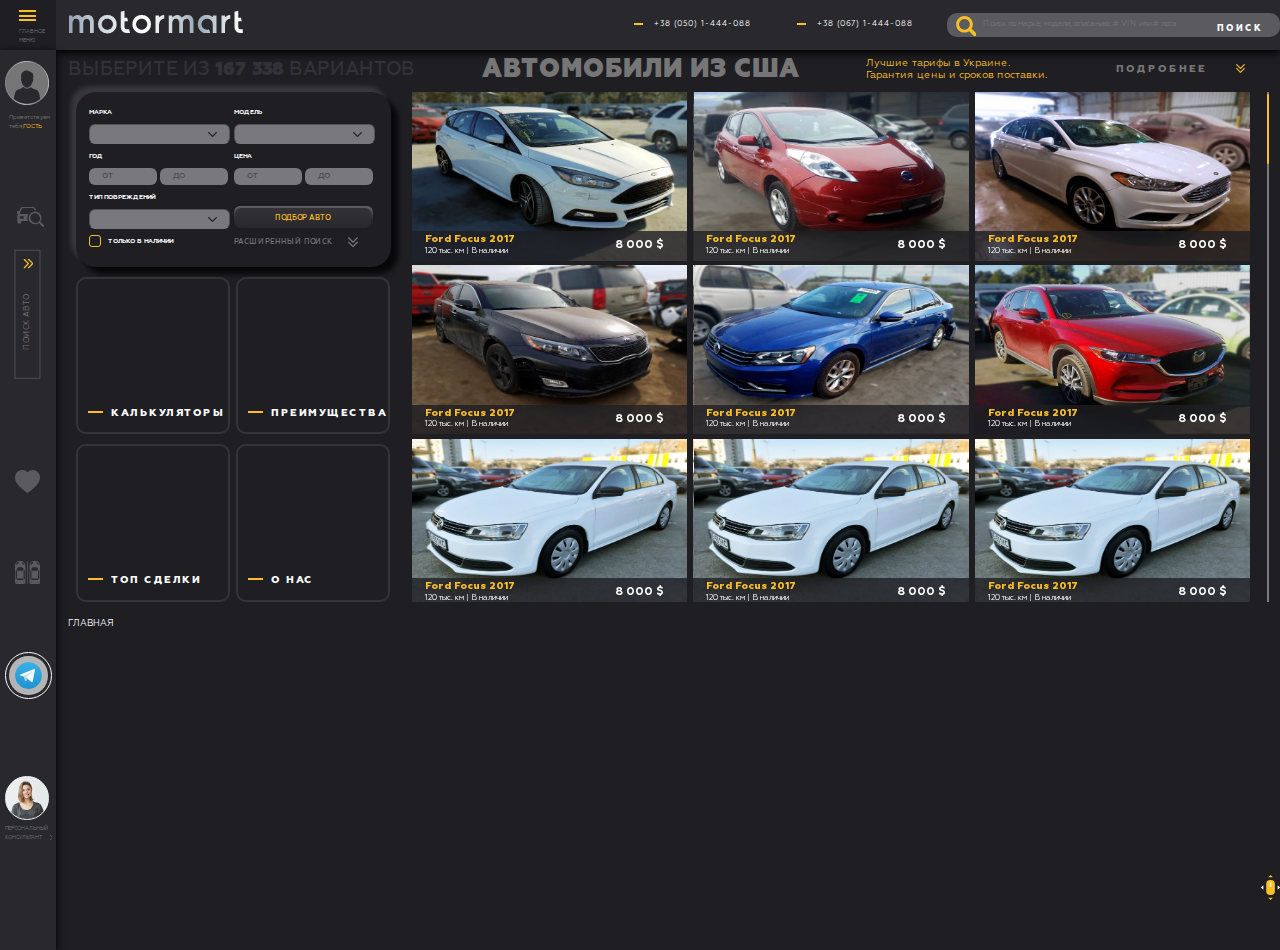
==== index.html @ d3c74ad0 "Add files via upload" ====
<!DOCTYPE html>
<html lang="en">
<head>
    <meta charset="UTF-8">
    <meta name="viewport" content="width=device-width, initial-scale=1.0">
    <title>Motormat</title>
    <link rel="stylesheet" href="libs/simplebar/simplebar.css">
    <link rel="stylesheet" href="libs/rateyo/jquery.rateyo.min.css">
    <link rel="stylesheet" href="libs/slick-carusel/slick.css">
    <link rel="stylesheet" href="libs/jq-form-styler/jquery.formstyler.css">
    <link rel="stylesheet" href="libs/jq-form-styler/jquery.formstyler.theme.css">
    <link rel="stylesheet" href="css/normalize.css">
    <link rel="stylesheet" href="css/style.min.css">
</head>
<body>
   
    <header class="header">
        <div class="header__menu">
            <div class="header__menu-inner">
                <div class="header__menu-btn">
                    <div></div>
                    <div></div>
                    <div></div>
                </div>
                <a href="#" class="header__menu-text">
                    Главное меню
                </a>
            </div>
            <a href="#" class="header__logo">
                <img src="images/logo.png" alt="">
            </a>
        </div>
        <div class="header__info">
            <a href="tel:+380501444088" class="header__info-phone">+38 (050) 1-444-088</a>
            <a href="tel:+380671444088" class="header__info-phone">+38 (067) 1-444-088</a>
            <div class="header__info-search">
                <input type="text" placeholder="Поиск по марке, модели, описанию, # VIN или # лота">
                <button class="search-text">поиск</button>
                <button class="search-icon"><img src="images/search-icon.png" alt=""></button>
            </div>
        </div>
        <div class="header-adaptive">
            <button  class="navigation__menu-btn navigation__menu-favorites">
                <img src="images/favorites.svg" alt="">
            </button>
            <button class="navigation__menu-btn navigation__menu-comparison">
                <img src="images/comparison.svg" alt="">
            </button>
            <button class="navigation__user">
                <img src="images/user.svg" alt="">
            </button>
        </div>
    </header>
   <div class="inner">
    <div class="main-container">
        <section class="navigation">
            <div class="navigation__inner">
                <div class="navigation__menu-btn user-btn">
                    <button class="navigation__user">
                        <img src="images/user.svg" alt="">
                    </button>
                    <div class="navigation__user-text">
                        Приветствуем тебя,<span>ГОСТЬ</span>
                    </div>
                </div>
                <div class="menu-background"></div>
                <div class="user__menu">
                    <img src="images/user-menu.svg" alt="">
                    <a href="#" class="user__menu-link item-login">
                        <div class="user__menu-item">
                            <svg xmlns="http://www.w3.org/2000/svg" viewBox="0 0 20.07 8.78"><defs><style>.cls-1{fill:#fff;}</style></defs><g id="Слой_2" data-name="Слой 2"><g id="ВАРИАНТ_4_гибрид_" data-name="ВАРИАНТ 4 (гибрид)"><g id="всплывающие_меню_копия_" data-name="всплывающие меню (копия)"><g id="Кабинет"><g id="авторизация_регистрация" data-name="авторизация регистрация"><path class="cls-1" d="M15.68,0a4.39,4.39,0,0,0-4.34,3.76H.63A.63.63,0,0,0,.63,5h.62V6.9a.63.63,0,0,0,1.26,0V5H3.76v.62A.63.63,0,0,0,5,5.64V5h6.32a4.39,4.39,0,1,0,4.34-5Zm0,7.52a3.14,3.14,0,1,1,3.13-3.13A3.14,3.14,0,0,1,15.68,7.52Z"/></g></g></g></g></g></svg>
                        </div>
                        <span>авторизация/регистрация</span>
                    </a>
                    <a href="#" class="user__menu-link item-basket">
                        <div class="user__menu-item">
                            <svg xmlns="http://www.w3.org/2000/svg" viewBox="0 0 20.06 17.56"><defs><style>.cls-1{fill:#fff;}</style></defs><g id="Слой_2" data-name="Слой 2"><g id="ВАРИАНТ_4_гибрид_" data-name="ВАРИАНТ 4 (гибрид)"><g id="всплывающие_меню_копия_" data-name="всплывающие меню (копия)"><g id="Кабинет"><path class="cls-1" d="M0,.63a.63.63,0,0,0,.63.62H2.56L3.76,15.1h0a2.51,2.51,0,0,0,4.94.58h2.67a2.51,2.51,0,1,0,0-1.26H8.7A2.51,2.51,0,0,0,4.84,13l-.18-2h.07l12.86-.62a.63.63,0,0,0,.57-.46L20,3.31a.6.6,0,0,0-.1-.55.63.63,0,0,0-.5-.25H3.93L3.76.57A.63.63,0,0,0,3.14,0H.63A.63.63,0,0,0,0,.63ZM13.79,13.79a1.26,1.26,0,1,1-1.25,1.26A1.26,1.26,0,0,1,13.79,13.79Zm-7.52,0A1.26,1.26,0,1,1,5,15.05,1.26,1.26,0,0,1,6.27,13.79Zm12.34-10L17.08,9.11,4.67,9.72l-.11,0L4,3.76Z"/></g></g></g></g></svg>
                        </div>
                        <span>мои заявки</span>
                    </a>
                    <a href="#" class="user__menu-link item-mapmarker">
                        <div class="user__menu-item">
                            <svg xmlns="http://www.w3.org/2000/svg" viewBox="0 0 20 22.15"><defs><style>.cls-1{fill:#fff;}</style></defs><g id="Слой_2" data-name="Слой 2"><g id="ВАРИАНТ_4_гибрид_" data-name="ВАРИАНТ 4 (гибрид)"><g id="всплывающие_меню_копия_" data-name="всплывающие меню (копия)"><g id="Кабинет"><path class="cls-1" d="M0,22.15H20l-5.15-6.43h-2c1.78-2.91,3.9-6.84,3.9-9a6.75,6.75,0,0,0-13.5,0c0,2.11,2.14,6.06,3.9,9h-2ZM10,1.3a5.45,5.45,0,0,1,5.44,5.45c0,2.67-4.52,9.64-5.44,11-.92-1.38-5.44-8.35-5.44-11A5.45,5.45,0,0,1,10,1.3Zm.54,18c.19-.28.82-1.2,1.6-2.45H14.3L17.62,21H2.38L5.7,16.86H7.86c.86,1.37,1.52,2.33,1.6,2.45l.54.77Z"/><path class="cls-1" d="M10,10.45a3.7,3.7,0,1,0-3.7-3.7A3.7,3.7,0,0,0,10,10.45Zm0-6.1a2.4,2.4,0,1,1-2.4,2.4A2.41,2.41,0,0,1,10,4.35Z"/></g></g></g></g></svg>
                        </div>
                        <span>отслеживание доставки</span>
                    </a>
                    <a href="#" class="user__menu-link item-view">
                        <div class="user__menu-item">
                            <svg xmlns="http://www.w3.org/2000/svg" viewBox="0 0 19.33 12.84"><defs><style>.cls-1{fill:#fff;}</style></defs><g id="Слой_2" data-name="Слой 2"><g id="_1_Экран_со_свернутой_плиткой_копия_" data-name="1 Экран со свернутой плиткой (копия)"><g id="хедер_копия2_" data-name="хедер (копия2)"><path class="cls-1" d="M9.71,11.28A8.71,8.71,0,0,0,14.33,9.9a8.29,8.29,0,0,0,3.33-3.52,9.6,9.6,0,0,0-3.33-3.54A9.69,9.69,0,0,0,9.71,1.57,9.35,9.35,0,0,0,5.1,2.84,8.85,8.85,0,0,0,1.77,6.38a8.47,8.47,0,0,0,2,2.54,8.47,8.47,0,0,0,2.84,1.77,8.62,8.62,0,0,0,3.14.59m9.52-5.4a1.09,1.09,0,0,1,.1.5.75.75,0,0,1-.1.49,10.41,10.41,0,0,1-3.92,4.31,10.13,10.13,0,0,1-5.6,1.66,10.74,10.74,0,0,1-3.92-.78A10,10,0,0,1,2.55,10,11.13,11.13,0,0,1,.1,6.87c0-.11-.1-.3-.1-.49a4.33,4.33,0,0,0,.1-.5,11.31,11.31,0,0,1,4-4.31A10,10,0,0,1,9.71,0a10.06,10.06,0,0,1,5.6,1.57A11.05,11.05,0,0,1,19.23,5.88ZM9.71,2.65a3.6,3.6,0,0,1,2.65,1.08,3.93,3.93,0,0,1,1.08,2.65A3.61,3.61,0,0,1,12.36,9,3.26,3.26,0,0,1,9.71,10.1,3.28,3.28,0,0,1,7.06,9,3.64,3.64,0,0,1,6,6.38a3.69,3.69,0,0,1,.09-1,2.86,2.86,0,0,0,.89.2A2.13,2.13,0,0,0,8.34,5.1a1.94,1.94,0,0,0,.59-1.37,1.65,1.65,0,0,0-.29-.89A4.46,4.46,0,0,1,9.71,2.65Z"/></g></g></g></svg>
                        </div>
                        <span>история просмотров</span>
                    </a>
                    <a href="#" class="user__menu-link item-navigation">
                        <div class="user__menu-item">
                            <svg xmlns="http://www.w3.org/2000/svg" viewBox="0 0 20.07 20.07"><defs><style>.cls-1{fill:#fff;}</style></defs><g id="Слой_2" data-name="Слой 2"><g id="ВАРИАНТ_4_гибрид_" data-name="ВАРИАНТ 4 (гибрид)"><g id="всплывающие_меню_копия_" data-name="всплывающие меню (копия)"><g id="Кабинет"><path class="cls-1" d="M10,0A10,10,0,0,0,0,10a10,10,0,1,0,20.07,0A10,10,0,0,0,10,0Zm6.21,16.24A8.79,8.79,0,0,1,1.25,10a8.78,8.78,0,0,1,15-6.2,8.78,8.78,0,0,1,0,12.41Z"/><path class="cls-1" d="M13.12,9.8,10.61,3.53A.61.61,0,0,0,10,3.14a.63.63,0,0,0-.58.39L6.94,9.8a.66.66,0,0,0,0,.46h0l2.51,6.27a.64.64,0,0,0,.58.39.62.62,0,0,0,.58-.39l2.51-6.27h0A.61.61,0,0,0,13.12,9.8ZM10,5.45l1.58,4H8.45Zm0,9.16L8.45,10.66h3.16Z"/></g></g></g></g></svg>
                        </div>
                        <span>Гид по сайту</span>
                    </a>
                </div>
                <div class="navigation__menu">
                    <button class="navigation__menu-btn navigation__menu-carsearch" style="background-image: url(images/car-search.svg);"></button>
                    <button class="navigation__menu-search">поиск АВТО</button>
                </div>
                <button  class="navigation__menu-btn navigation__menu-favorites">
                    <img src="images/favorites.svg" alt="">
                </button>
                <button class="navigation__menu-btn navigation__menu-comparison">
                    <img src="images/comparison.svg" alt="">
                </button>
                <div class="navigation__links-border">
                    <div class="navigation__links">
                        <div class="navigation__links-inner">
                            <img src="images/telegram.svg" alt="">
                            <img src="images/viber.svg" alt="">
                            <img src="images/whatsapp.svg" alt="">
                            <img src="images/message.svg" alt="">
                        </div>
                    </div>
                </div>
               
                <div class="navigation__consultant-inner">
                    <div class="navigation__consultant" style="background-image: url(images/consultant.jpg);"></div>
                    <div class="navigation__consultant-text">
                        персональный консультант
                    </div>
                </div>
            </div>   
        </section>
        <section class="main">
            <div class="advatages-slider-adaptive">
               
                <div class="advatages__item">
                    <div class="advatages__img" style="background-image: url(images/advatages-slider.jpg);">
                        <div class="advatages__img-box">
                            <div class="advatages__img-title">
                                5 причин ПОЧЕМУ
                            </div>
                            <div class="advatages__img-logo">
                                <img src="images/advages-logo.svg" alt="">
                            </div>
                        </div>
                    </div>
                    <div class="advatages__inner">
                        <div class="advatages__inner-title sup-title">
                            ВРЕМЯ
                        </div>
                        <ul class="advatages__inner-list">
                            <li>За счет большого количество заказов мы оптимизировали логистику по наземной доставке в США, добились отсутствия продолжительных простоев в ожидании загрузки контейнеров</li>
                            <li>Мы можем четко спрогнозировать сроки с момента покупки автомобиля. </li>
                            <li>В зависимости от локации в США доставка занимает от 2 до 3 месяцев.</li>
                        </ul>
                    </div>
                    <div class="advatages__number">
                        01
                    </div>
                </div>
                <div class="advatages__item">
                    <div class="advatages__img" style="background-image: url(images/advatages-slider.jpg);">
                        <div class="advatages__img-box">
                            <div class="advatages__img-title">
                                5 причин ПОЧЕМУ
                            </div>
                            <div class="advatages__img-logo">
                                <img src="images/advages-logo.svg" alt="">
                            </div>
                        </div>
                    </div>
                    <div class="advatages__inner">
                        <div class="advatages__inner-title sup-title">
                            ВРЕМЯ
                        </div>
                        <ul class="advatages__inner-list">
                            <li>За счет большого количество заказов мы оптимизировали логистику по наземной доставке в США, добились отсутствия продолжительных простоев в ожидании загрузки контейнеров</li>
                            <li>Мы можем четко спрогнозировать сроки с момента покупки автомобиля. </li>
                            <li>В зависимости от локации в США доставка занимает от 2 до 3 месяцев.</li>
                        </ul>
                    </div>
                    <div class="advatages__number">
                        02
                    </div>
                </div>
                <div class="advatages__item">
                    <div class="advatages__img" style="background-image: url(images/advatages-slider.jpg);">
                        <div class="advatages__img-box">
                            <div class="advatages__img-title">
                                5 причин ПОЧЕМУ
                            </div>
                            <div class="advatages__img-logo">
                                <img src="images/advages-logo.svg" alt="">
                            </div>
                        </div>
                    </div>
                    <div class="advatages__inner">
                        <div class="advatages__inner-title sup-title">
                            ВРЕМЯ
                        </div>
                        <ul class="advatages__inner-list">
                            <li>За счет большого количество заказов мы оптимизировали логистику по наземной доставке в США, добились отсутствия продолжительных простоев в ожидании загрузки контейнеров</li>
                            <li>Мы можем четко спрогнозировать сроки с момента покупки автомобиля. </li>
                            <li>В зависимости от локации в США доставка занимает от 2 до 3 месяцев.</li>
                        </ul>
                    </div>
                    <div class="advatages__number">
                        03
                    </div>
                </div>
                <div class="advatages__item">
                    <div class="advatages__img" style="background-image: url(images/advatages-slider.jpg);">
                        <div class="advatages__img-box">
                            <div class="advatages__img-title">
                                5 причин ПОЧЕМУ
                            </div>
                            <div class="advatages__img-logo">
                                <img src="images/advages-logo.svg" alt="">
                            </div>
                        </div>
                    </div>
                    <div class="advatages__inner">
                        <div class="advatages__inner-title sup-title">
                            ВРЕМЯ
                        </div>
                        <ul class="advatages__inner-list">
                            <li>За счет большого количество заказов мы оптимизировали логистику по наземной доставке в США, добились отсутствия продолжительных простоев в ожидании загрузки контейнеров</li>
                            <li>Мы можем четко спрогнозировать сроки с момента покупки автомобиля. </li>
                            <li>В зависимости от локации в США доставка занимает от 2 до 3 месяцев.</li>
                        </ul>
                    </div>
                    <div class="advatages__number">
                        04
                    </div>
                </div>
                <div class="advatages__item">
                    <div class="advatages__img" style="background-image: url(images/advatages-slider.jpg);">
                        <div class="advatages__img-box">
                            <div class="advatages__img-title">
                                5 причин ПОЧЕМУ
                            </div>
                            <div class="advatages__img-logo">
                                <img src="images/advages-logo.svg" alt="">
                            </div>
                        </div>
                    </div>
                    <div class="advatages__inner">
                        <div class="advatages__inner-title sup-title">
                            ВРЕМЯ
                        </div>
                        <ul class="advatages__inner-list">
                            <li>За счет большого количество заказов мы оптимизировали логистику по наземной доставке в США, добились отсутствия продолжительных простоев в ожидании загрузки контейнеров</li>
                            <li>Мы можем четко спрогнозировать сроки с момента покупки автомобиля. </li>
                            <li>В зависимости от локации в США доставка занимает от 2 до 3 месяцев.</li>
                        </ul>
                    </div>
                    <div class="advatages__number">
                        05
                    </div>
                </div>
            </div>
            <div class="main__head">
                <div class="main__search-title">
                    ВЫБЕРИТЕ ИЗ <span>167 338</span> ВАРИАНТОВ
                </div>
                <div class="main__items-title">
                    АВТОМОБИЛИ ИЗ США
                </div>
                <div class="main__items-text">
                    Лучшие тарифы в Украине. 
                    Гарантия цены и сроков поставки.
                </div>
                <div href="#" class="main__items-link">
                    подробнее
                </div>
            </div>
            <div class="container">
             
                <div class="main__inner">
                   <div class="main__search">
                        <div class="main__search-form">
                            <form>
                                <div class="main__form-row">
                                    <label for="">Марка</label>
                                    <select  name="" id="" data-placeholder>
                                        <option value=""></option>
                                        <option value=""></option>
                                        <option value=""></option>
                                    </select>
                                </div>
                                <div class="main__form-row">
                                    <label for="">модель</label>
                                    <select  name="" id="" data-placeholder>
                                        <option value=""></option>
                                        <option value=""></option>
                                        <option value=""></option>
                                    </select>
                                </div>
                                <div class="main__form-row">
                                    <label for="">год</label>
                                    <input  type="number" placeholder="от">
                                    <input type="number" placeholder="до">
                                </div>
                                <div class="main__form-row" data-placeholder>
                                    <label for="">цена</label>
                                    <input  type="number" placeholder="от">
                                    <input type="number" placeholder="до">
                                </div>
                                <div class="main__form-row">
                                    <label for="">тип повреждений</label>
                                    <select  name="" id="" data-placeholder>
                                        <option value=""></option>
                                        <option value=""></option>
                                        <option value=""></option>
                                    </select>
                                </div>
                                <div class="main__form-row advanced-row">
                                    <label for="">Характер повреждения</label>
                                    <select  name="" id="" data-placeholder>
                                        <option value=""></option>
                                        <option value=""></option>
                                        <option value=""></option>
                                    </select>
                                </div>
                                <div class="main__form-row advanced-row">
                                    <label for="">год</label>
                                    <input type="number" placeholder="от">
                                    <input type="number" placeholder="до">
                                </div>
                                <div class="main__form-row advanced-row">
                                    <label for="">привод</label>
                                    <select  name="" id="" data-placeholder>
                                        <option value=""></option>
                                        <option value=""></option>
                                        <option value=""></option>
                                    </select>
                                </div>
                                <div class="main__form-row advanced-row">
                                    <label for="">расположение</label>
                                    <select  name="" id="" data-placeholder>
                                        <option value=""></option>
                                        <option value=""></option>
                                        <option value=""></option>
                                    </select>
                                </div>
                                <div class="main__form-row advanced-row">
                                    <label for="">коробка</label>
                                    <select  name="" id="" data-placeholder>
                                        <option value=""></option>
                                        <option value=""></option>
                                        <option value=""></option>
                                    </select>
                                </div>
                                <div class="main__form-row advanced-row">
                                    <label for="">продавец</label>
                                    <select  name="" id="" data-placeholder>
                                        <option value=""></option>
                                        <option value=""></option>
                                        <option value=""></option>
                                    </select>
                                </div>
                                <div class="main__form-row advanced-row">
                                    <label for="">недавно добавленные</label>
                                    <select name="" id="" data-placeholder>
                                        <option value=""></option>
                                        <option value=""></option>
                                        <option value=""></option>
                                    </select>
                                </div>
                                <div class="main__form-row advanced-row">
                                    <label for="">недавно добавленные</label>
                                    <select  name="" id="" data-placeholder>
                                        <option value=""></option>
                                        <option value=""></option>
                                        <option value=""></option>
                                    </select>
                                </div>
                                <div class="main__form-row">
                                    <div class="selection-btn__wrapper">
                                        <button class="selection-btn" type="submit">Подбор авто</button>
                                    </div>
                                    
                                </div>
                                <div class="main__form-row">
                                    <input type="checkbox" id="instock">
                                    <label for="instock" id="checkbox-instock">только В НАЛИЧИИ</label>
                                </div>
                                <div class="main__form-row">
                                    <a href="#"  class="advanced-search">расширенный поиск</a>
                                </div>
                                <div class="main__form-row advanced-search__hide">
                                    <a href="#"  class="advanced-hide">свернуть в быстрый поиск</a>
                                </div>
                            </form>
                        </div>
                        <div class="nav-cards">
                            <div class="nav-card">
                                <div class="nav-card__open-title">калькуляторы</div>
                                <ul class="nav-card__list">
                                    <li>
                                        <a href="#" class="nav-card__link">доставки <span class="nav-card__calculator">(стоимость, сроки)</span></a>
                                        <svg xmlns="http://www.w3.org/2000/svg" viewBox="0 0 9.65 5.51"><defs><style>.cls-1{fill:#fff;}</style></defs><g id="Слой_2" data-name="Слой 2"><g id="фон_копия2_" data-name="фон (копия2)"><g id="индикаторы-ярлыки"><path class="cls-1" d="M6.88,0a.23.23,0,0,1,.18.09l2.5,2.49a.23.23,0,0,1,.09.18.2.2,0,0,1-.09.17l-2.5,2.5a.22.22,0,0,1-.18.08.24.24,0,0,1-.18-.08l-.15-.15a.21.21,0,0,1-.09-.18.26.26,0,0,1,.09-.19L8.36,3.12H.26a.24.24,0,0,1-.18-.07A.22.22,0,0,1,0,2.86V2.65a.22.22,0,0,1,.08-.18.25.25,0,0,1,.18-.08h8.1L6.55.6A.25.25,0,0,1,6.46.41.2.2,0,0,1,6.55.24L6.7.09A.26.26,0,0,1,6.88,0Z"/></g></g></g></svg>
                                    </li>
                                    <li>
                                        <a href="#" class="nav-card__link">растаможки</a>
                                        <svg xmlns="http://www.w3.org/2000/svg" viewBox="0 0 9.65 5.51"><defs><style>.cls-1{fill:#fff;}</style></defs><g id="Слой_2" data-name="Слой 2"><g id="фон_копия2_" data-name="фон (копия2)"><g id="индикаторы-ярлыки"><path class="cls-1" d="M6.88,0a.23.23,0,0,1,.18.09l2.5,2.49a.23.23,0,0,1,.09.18.2.2,0,0,1-.09.17l-2.5,2.5a.22.22,0,0,1-.18.08.24.24,0,0,1-.18-.08l-.15-.15a.21.21,0,0,1-.09-.18.26.26,0,0,1,.09-.19L8.36,3.12H.26a.24.24,0,0,1-.18-.07A.22.22,0,0,1,0,2.86V2.65a.22.22,0,0,1,.08-.18.25.25,0,0,1,.18-.08h8.1L6.55.6A.25.25,0,0,1,6.46.41.2.2,0,0,1,6.55.24L6.7.09A.26.26,0,0,1,6.88,0Z"/></g></g></g></svg>
                                    </li>
                                    <li>
                                        <a href="#" class="nav-card__link">Финансовые <span class="nav-card__calculator">(кредит, лизинг, trade-in)</span></a>
                                        <svg xmlns="http://www.w3.org/2000/svg" viewBox="0 0 9.65 5.51"><defs><style>.cls-1{fill:#fff;}</style></defs><g id="Слой_2" data-name="Слой 2"><g id="фон_копия2_" data-name="фон (копия2)"><g id="индикаторы-ярлыки"><path class="cls-1" d="M6.88,0a.23.23,0,0,1,.18.09l2.5,2.49a.23.23,0,0,1,.09.18.2.2,0,0,1-.09.17l-2.5,2.5a.22.22,0,0,1-.18.08.24.24,0,0,1-.18-.08l-.15-.15a.21.21,0,0,1-.09-.18.26.26,0,0,1,.09-.19L8.36,3.12H.26a.24.24,0,0,1-.18-.07A.22.22,0,0,1,0,2.86V2.65a.22.22,0,0,1,.08-.18.25.25,0,0,1,.18-.08h8.1L6.55.6A.25.25,0,0,1,6.46.41.2.2,0,0,1,6.55.24L6.7.09A.26.26,0,0,1,6.88,0Z"/></g></g></g></svg>
                                    </li>
                                </ul>
                                <a href="#" class="nav-card-title">калькуляторы</a>   
                            </div>
                            <div class="nav-card">
                                <div class="nav-card__open-title">преимущества</div>
                                 <ul class="nav-card__list">
                                    <li>
                                        <a href="#" class="nav-card__link">Мотормарт <span class="nav-card__advantage">VS</span> Конкуренты</a>
                                        <svg xmlns="http://www.w3.org/2000/svg" viewBox="0 0 9.65 5.51"><defs><style>.cls-1{fill:#fff;}</style></defs><g id="Слой_2" data-name="Слой 2"><g id="фон_копия2_" data-name="фон (копия2)"><g id="индикаторы-ярлыки"><path class="cls-1" d="M6.88,0a.23.23,0,0,1,.18.09l2.5,2.49a.23.23,0,0,1,.09.18.2.2,0,0,1-.09.17l-2.5,2.5a.22.22,0,0,1-.18.08.24.24,0,0,1-.18-.08l-.15-.15a.21.21,0,0,1-.09-.18.26.26,0,0,1,.09-.19L8.36,3.12H.26a.24.24,0,0,1-.18-.07A.22.22,0,0,1,0,2.86V2.65a.22.22,0,0,1,.08-.18.25.25,0,0,1,.18-.08h8.1L6.55.6A.25.25,0,0,1,6.46.41.2.2,0,0,1,6.55.24L6.7.09A.26.26,0,0,1,6.88,0Z"/></g></g></g></svg>
                                    </li>
                                    <li> 
                                        <a href="#" class="nav-card__link">Авто из США <span class="nav-card__advantage">VS</span> Авто <br> из Украины</a>
                                        <svg xmlns="http://www.w3.org/2000/svg" viewBox="0 0 9.65 5.51"><defs><style>.cls-1{fill:#fff;}</style></defs><g id="Слой_2" data-name="Слой 2"><g id="фон_копия2_" data-name="фон (копия2)"><g id="индикаторы-ярлыки"><path class="cls-1" d="M6.88,0a.23.23,0,0,1,.18.09l2.5,2.49a.23.23,0,0,1,.09.18.2.2,0,0,1-.09.17l-2.5,2.5a.22.22,0,0,1-.18.08.24.24,0,0,1-.18-.08l-.15-.15a.21.21,0,0,1-.09-.18.26.26,0,0,1,.09-.19L8.36,3.12H.26a.24.24,0,0,1-.18-.07A.22.22,0,0,1,0,2.86V2.65a.22.22,0,0,1,.08-.18.25.25,0,0,1,.18-.08h8.1L6.55.6A.25.25,0,0,1,6.46.41.2.2,0,0,1,6.55.24L6.7.09A.26.26,0,0,1,6.88,0Z"/></g></g></g></svg>
                                    </li>
                                 </ul> 
                                <a href="#" class="nav-card-title">преимущества</a>
                            </div>
                            <div class="nav-card">
                                <div class="nav-card__open-title">ТОП СДЕЛКИ</div>
                                 <ul class="nav-card__list">
                                     <li>
                                        <a href="#" class="nav-card__link">ТОП Copart</a>
                                        <svg xmlns="http://www.w3.org/2000/svg" viewBox="0 0 9.65 5.51"><defs><style>.cls-1{fill:#fff;}</style></defs><g id="Слой_2" data-name="Слой 2"><g id="фон_копия2_" data-name="фон (копия2)"><g id="индикаторы-ярлыки"><path class="cls-1" d="M6.88,0a.23.23,0,0,1,.18.09l2.5,2.49a.23.23,0,0,1,.09.18.2.2,0,0,1-.09.17l-2.5,2.5a.22.22,0,0,1-.18.08.24.24,0,0,1-.18-.08l-.15-.15a.21.21,0,0,1-.09-.18.26.26,0,0,1,.09-.19L8.36,3.12H.26a.24.24,0,0,1-.18-.07A.22.22,0,0,1,0,2.86V2.65a.22.22,0,0,1,.08-.18.25.25,0,0,1,.18-.08h8.1L6.55.6A.25.25,0,0,1,6.46.41.2.2,0,0,1,6.55.24L6.7.09A.26.26,0,0,1,6.88,0Z"/></g></g></g></svg>
                                    </li>
                                     <li>
                                        <a href="#" class="nav-card__link">ТОП  IAAI.COM</a>
                                        <svg xmlns="http://www.w3.org/2000/svg" viewBox="0 0 9.65 5.51"><defs><style>.cls-1{fill:#fff;}</style></defs><g id="Слой_2" data-name="Слой 2"><g id="фон_копия2_" data-name="фон (копия2)"><g id="индикаторы-ярлыки"><path class="cls-1" d="M6.88,0a.23.23,0,0,1,.18.09l2.5,2.49a.23.23,0,0,1,.09.18.2.2,0,0,1-.09.17l-2.5,2.5a.22.22,0,0,1-.18.08.24.24,0,0,1-.18-.08l-.15-.15a.21.21,0,0,1-.09-.18.26.26,0,0,1,.09-.19L8.36,3.12H.26a.24.24,0,0,1-.18-.07A.22.22,0,0,1,0,2.86V2.65a.22.22,0,0,1,.08-.18.25.25,0,0,1,.18-.08h8.1L6.55.6A.25.25,0,0,1,6.46.41.2.2,0,0,1,6.55.24L6.7.09A.26.26,0,0,1,6.88,0Z"/></g></g></g></svg>
                                    </li>
                                     <li> 
                                        <a href="#" class="nav-card__link">топ продаж</a>
                                        <svg xmlns="http://www.w3.org/2000/svg" viewBox="0 0 9.65 5.51"><defs><style>.cls-1{fill:#fff;}</style></defs><g id="Слой_2" data-name="Слой 2"><g id="фон_копия2_" data-name="фон (копия2)"><g id="индикаторы-ярлыки"><path class="cls-1" d="M6.88,0a.23.23,0,0,1,.18.09l2.5,2.49a.23.23,0,0,1,.09.18.2.2,0,0,1-.09.17l-2.5,2.5a.22.22,0,0,1-.18.08.24.24,0,0,1-.18-.08l-.15-.15a.21.21,0,0,1-.09-.18.26.26,0,0,1,.09-.19L8.36,3.12H.26a.24.24,0,0,1-.18-.07A.22.22,0,0,1,0,2.86V2.65a.22.22,0,0,1,.08-.18.25.25,0,0,1,.18-.08h8.1L6.55.6A.25.25,0,0,1,6.46.41.2.2,0,0,1,6.55.24L6.7.09A.26.26,0,0,1,6.88,0Z"/></g></g></g></svg>
                                    </li>
                                     <li>
                                        <a href="#" class="nav-card__link">топ поиска</a>
                                        <svg xmlns="http://www.w3.org/2000/svg" viewBox="0 0 9.65 5.51"><defs><style>.cls-1{fill:#fff;}</style></defs><g id="Слой_2" data-name="Слой 2"><g id="фон_копия2_" data-name="фон (копия2)"><g id="индикаторы-ярлыки"><path class="cls-1" d="M6.88,0a.23.23,0,0,1,.18.09l2.5,2.49a.23.23,0,0,1,.09.18.2.2,0,0,1-.09.17l-2.5,2.5a.22.22,0,0,1-.18.08.24.24,0,0,1-.18-.08l-.15-.15a.21.21,0,0,1-.09-.18.26.26,0,0,1,.09-.19L8.36,3.12H.26a.24.24,0,0,1-.18-.07A.22.22,0,0,1,0,2.86V2.65a.22.22,0,0,1,.08-.18.25.25,0,0,1,.18-.08h8.1L6.55.6A.25.25,0,0,1,6.46.41.2.2,0,0,1,6.55.24L6.7.09A.26.26,0,0,1,6.88,0Z"/></g></g></g></svg>
                                    </li>
                                 </ul>
                                <a href="#" class="nav-card-title">ТОП СДЕЛКИ</a>
                            </div>
                            <div class="nav-card">
                                <div class="nav-card__open-title">о нас</div>
                                 <ul class="nav-card__list">
                                     <li>
                                        <a href="#" class="nav-card__link">тщательный отбор</a>
                                        <svg xmlns="http://www.w3.org/2000/svg" viewBox="0 0 9.65 5.51"><defs><style>.cls-1{fill:#fff;}</style></defs><g id="Слой_2" data-name="Слой 2"><g id="фон_копия2_" data-name="фон (копия2)"><g id="индикаторы-ярлыки"><path class="cls-1" d="M6.88,0a.23.23,0,0,1,.18.09l2.5,2.49a.23.23,0,0,1,.09.18.2.2,0,0,1-.09.17l-2.5,2.5a.22.22,0,0,1-.18.08.24.24,0,0,1-.18-.08l-.15-.15a.21.21,0,0,1-.09-.18.26.26,0,0,1,.09-.19L8.36,3.12H.26a.24.24,0,0,1-.18-.07A.22.22,0,0,1,0,2.86V2.65a.22.22,0,0,1,.08-.18.25.25,0,0,1,.18-.08h8.1L6.55.6A.25.25,0,0,1,6.46.41.2.2,0,0,1,6.55.24L6.7.09A.26.26,0,0,1,6.88,0Z"/></g></g></g></svg>
                                    </li>
                                     <li>
                                        <a href="#" class="nav-card__link">быстрая доставка</a>
                                        <svg xmlns="http://www.w3.org/2000/svg" viewBox="0 0 9.65 5.51"><defs><style>.cls-1{fill:#fff;}</style></defs><g id="Слой_2" data-name="Слой 2"><g id="фон_копия2_" data-name="фон (копия2)"><g id="индикаторы-ярлыки"><path class="cls-1" d="M6.88,0a.23.23,0,0,1,.18.09l2.5,2.49a.23.23,0,0,1,.09.18.2.2,0,0,1-.09.17l-2.5,2.5a.22.22,0,0,1-.18.08.24.24,0,0,1-.18-.08l-.15-.15a.21.21,0,0,1-.09-.18.26.26,0,0,1,.09-.19L8.36,3.12H.26a.24.24,0,0,1-.18-.07A.22.22,0,0,1,0,2.86V2.65a.22.22,0,0,1,.08-.18.25.25,0,0,1,.18-.08h8.1L6.55.6A.25.25,0,0,1,6.46.41.2.2,0,0,1,6.55.24L6.7.09A.26.26,0,0,1,6.88,0Z"/></g></g></g></svg>
                                    </li>
                                     <li>
                                        <a href="#" class="nav-card__link">простое оформление</a>
                                        <svg xmlns="http://www.w3.org/2000/svg" viewBox="0 0 9.65 5.51"><defs><style>.cls-1{fill:#fff;}</style></defs><g id="Слой_2" data-name="Слой 2"><g id="фон_копия2_" data-name="фон (копия2)"><g id="индикаторы-ярлыки"><path class="cls-1" d="M6.88,0a.23.23,0,0,1,.18.09l2.5,2.49a.23.23,0,0,1,.09.18.2.2,0,0,1-.09.17l-2.5,2.5a.22.22,0,0,1-.18.08.24.24,0,0,1-.18-.08l-.15-.15a.21.21,0,0,1-.09-.18.26.26,0,0,1,.09-.19L8.36,3.12H.26a.24.24,0,0,1-.18-.07A.22.22,0,0,1,0,2.86V2.65a.22.22,0,0,1,.08-.18.25.25,0,0,1,.18-.08h8.1L6.55.6A.25.25,0,0,1,6.46.41.2.2,0,0,1,6.55.24L6.7.09A.26.26,0,0,1,6.88,0Z"/></g></g></g></svg>
                                    </li>
                                     <li>
                                        <a href="#" class="nav-card__link">отзывы покупателей</a>
                                        <svg xmlns="http://www.w3.org/2000/svg" viewBox="0 0 9.65 5.51"><defs><style>.cls-1{fill:#fff;}</style></defs><g id="Слой_2" data-name="Слой 2"><g id="фон_копия2_" data-name="фон (копия2)"><g id="индикаторы-ярлыки"><path class="cls-1" d="M6.88,0a.23.23,0,0,1,.18.09l2.5,2.49a.23.23,0,0,1,.09.18.2.2,0,0,1-.09.17l-2.5,2.5a.22.22,0,0,1-.18.08.24.24,0,0,1-.18-.08l-.15-.15a.21.21,0,0,1-.09-.18.26.26,0,0,1,.09-.19L8.36,3.12H.26a.24.24,0,0,1-.18-.07A.22.22,0,0,1,0,2.86V2.65a.22.22,0,0,1,.08-.18.25.25,0,0,1,.18-.08h8.1L6.55.6A.25.25,0,0,1,6.46.41.2.2,0,0,1,6.55.24L6.7.09A.26.26,0,0,1,6.88,0Z"/></g></g></g></svg>
                                    </li>
                                 </ul>
                                <a href="#" class="nav-card-title">о нас</a>
                            </div>
                        </div>
                        <div class="navigation__menu-adaptive">
                            <div class="navigation__menu-img">
                                <div class="navigation__consultant" style="background-image: url(images/consultant.jpg);"></div>
                                <div class="navigation__links-border">
                                    <div class="navigation__links">
                                        <div class="navigation__links-inner">
                                            <!-- <div class="navigation__links-img"  style="background-image: url(images/telegram.svg);"></div>
                                            <div class="navigation__links-img"  style="background-image: url(images/viber.svg);"></div>
                                            <div class="navigation__links-img"  style="background-image: url(images/whatsapp.svg);"></div>
                                            <div class="navigation__links-img"  style="background-image: url(images/message.svg);"></div> -->
                                            <img src="images/telegram.svg" alt="">
                                            <img src="images/viber.svg" alt="">
                                            <img src="images/whatsapp.svg" alt="">
                                            <img src="images/message.svg" alt="">
                                        </div>
                                    </div>
                                </div>
                            </div>
                            <button class="navigation__menu-button">
                                <svg class="car-search__icon" xmlns="http://www.w3.org/2000/svg" viewBox="0 0 40 29.34"><defs><style>.cls-1{fill:#5b5b5f;}</style></defs><g id="Слой_2" data-name="Слой 2"><g id="ВАРИАНТ_4_гибрид_" data-name="ВАРИАНТ 4 (гибрид)"><g id="ГЛАВНАЯ_СТРАНИЦА_копия_" data-name="ГЛАВНАЯ СТРАНИЦА (копия)"><g id="фон_копия_" data-name="фон (копия)"><g id="левая_панель" data-name="левая панель"><path class="cls-1" d="M15.37,16.49a11.62,11.62,0,0,1,1.92-6.4H5.44A.85.85,0,0,1,4.6,8.83l2.54-6.2A2.21,2.21,0,0,1,9,1.36H23.12A2.19,2.19,0,0,1,25,2.63l.94,2.27c.35,0,.71-.05,1.07-.05a9.92,9.92,0,0,1,1.23.07L27.09,2.11A3.69,3.69,0,0,0,24,0H8.19A3.69,3.69,0,0,0,5.05,2.11L3.37,6.21,1.75,5.76a1.65,1.65,0,0,0-.43-.06A1.32,1.32,0,0,0,0,7.09v1A1.72,1.72,0,0,0,1.71,9.76h.2l-.27.66a12.85,12.85,0,0,0-.8,4.07v8.15a1.7,1.7,0,0,0,1.7,1.7H4.77a1.7,1.7,0,0,0,1.71-1.7v-2h9.65A11.67,11.67,0,0,1,15.37,16.49Zm-5,.18a.69.69,0,0,1-.69.69H4.81a.69.69,0,0,1-.69-.69V14.35a.69.69,0,0,1,.69-.68H9.64a.69.69,0,0,1,.69.68Zm16.13,8.62a9.43,9.43,0,0,0,5.63-1.85l5.48,5.48a1.43,1.43,0,0,0,1,.42,1.39,1.39,0,0,0,1-.42,1.41,1.41,0,0,0,0-2L34.1,21.43a9.49,9.49,0,0,0-.93-12.34L33.08,9A9.63,9.63,0,0,0,18.37,20.75a9.64,9.64,0,0,0,1.38,1.76A9.42,9.42,0,0,0,26.46,25.29Zm-4.7-14.2a6.66,6.66,0,0,1,9.4,0,6.72,6.72,0,0,1,1.27,1.79A6.51,6.51,0,0,1,22.3,21a6.17,6.17,0,0,1-.54-.48,6.65,6.65,0,0,1,0-9.41Z"/></g></g></g></g></g></svg>
                                    поиск АВТО
                                <svg class="navigation-adaptive__arrows" xmlns="http://www.w3.org/2000/svg" viewBox="0 0 15.67 15.84"><defs><style>.cls-1{fill:#f9bf26;}</style></defs><g id="Слой_2" data-name="Слой 2"><g id="ВАРИАНТ_4_гибрид_" data-name="ВАРИАНТ 4 (гибрид)"><g id="ГЛАВНАЯ_СТРАНИЦА_копия_" data-name="ГЛАВНАЯ СТРАНИЦА (копия)"><g id="фон_копия_" data-name="фон (копия)"><g id="левая_панель" data-name="левая панель"><path class="cls-1" d="M1.18,0a.69.69,0,0,1,.51.25l7,7.18A.58.58,0,0,1,9,7.92a.61.61,0,0,1-.24.5l-7,7.17a.69.69,0,0,1-.51.25.69.69,0,0,1-.51-.25l-.43-.43a.59.59,0,0,1-.24-.5.77.77,0,0,1,.24-.55L6.35,7.92.24,1.73A.77.77,0,0,1,0,1.18.59.59,0,0,1,.24.68L.67.25A.69.69,0,0,1,1.18,0Z"/><path class="cls-1" d="M7.89,0a.71.71,0,0,1,.52.25l7,7.18a.58.58,0,0,1,.24.49.61.61,0,0,1-.24.5l-7,7.17a.71.71,0,0,1-.52.25.69.69,0,0,1-.51-.25L7,15.16a.58.58,0,0,1-.25-.5A.74.74,0,0,1,7,14.11l6.11-6.19L7,1.73a.74.74,0,0,1-.25-.55A.58.58,0,0,1,7,.68L7.38.25A.69.69,0,0,1,7.89,0Z"/></g></g></g></g></g></svg>
                            </button>
                            <div class="navigation__menu-btn">
                                <div></div>
                                <div></div>
                                <div></div>
                            </div>
                            
                        </div>
                        <div class="main__search-form adaptive">
                            <form>
                                <form>
                                    <div class="main__form-row">
                                        <label for="">Марка</label>
                                        <select  name="" id="" data-placeholder>
                                            <option value=""></option>
                                            <option value=""></option>
                                            <option value=""></option>
                                        </select>
                                    </div>
                                    <div class="main__form-row">
                                        <label for="">модель</label>
                                        <select  name="" id="" data-placeholder>
                                            <option value=""></option>
                                            <option value=""></option>
                                            <option value=""></option>
                                        </select>
                                    </div>
                                    <div class="main__form-row">
                                        <label for="">год</label>
                                        <input  type="number" placeholder="до">
                                        <input type="number" placeholder="до">
                                    </div>
                                    <div class="main__form-row" data-placeholder>
                                        <label for="">цена</label>
                                        <input  type="number" placeholder="от">
                                        <input type="number" placeholder="до">
                                    </div>
                                    <div class="main__form-row">
                                        <label for="">тип повреждений</label>
                                        <select  name="" id="" data-placeholder>
                                            <option value=""></option>
                                            <option value=""></option>
                                            <option value=""></option>
                                        </select>
                                    </div>
                                    <div class="main__form-row advanced-row">
                                        <label for="">Характер повреждения</label>
                                        <select  name="" id="" data-placeholder>
                                            <option value=""></option>
                                            <option value=""></option>
                                            <option value=""></option>
                                        </select>
                                    </div>
                                    <div class="main__form-row advanced-row">
                                        <label for="">год</label>
                                        <input type="number" placeholder="от">
                                        <input type="number" placeholder="до">
                                    </div>
                                    <div class="main__form-row advanced-row">
                                        <label for="">привод</label>
                                        <select  name="" id="" data-placeholder>
                                            <option value=""></option>
                                            <option value=""></option>
                                            <option value=""></option>
                                        </select>
                                    </div>
                                    <div class="main__form-row advanced-row">
                                        <label for="">расположение</label>
                                        <select  name="" id="" data-placeholder>
                                            <option value=""></option>
                                            <option value=""></option>
                                            <option value=""></option>
                                        </select>
                                    </div>
                                    <div class="main__form-row advanced-row">
                                        <label for="">коробка</label>
                                        <select  name="" id="" data-placeholder>
                                            <option value=""></option>
                                            <option value=""></option>
                                            <option value=""></option>
                                        </select>
                                    </div>
                                    <div class="main__form-row advanced-row">
                                        <label for="">продавец</label>
                                        <select  name="" id="" data-placeholder>
                                            <option value=""></option>
                                            <option value=""></option>
                                            <option value=""></option>
                                        </select>
                                    </div>
                                    <div class="main__form-row advanced-row">
                                        <label for="">недавно добавленные</label>
                                        <select name="" id="" data-placeholder>
                                            <option value=""></option>
                                            <option value=""></option>
                                            <option value=""></option>
                                        </select>
                                    </div>
                                    <div class="main__form-row advanced-row">
                                        <label for="">недавно добавленные</label>
                                        <select  name="" id="" data-placeholder>
                                            <option value=""></option>
                                            <option value=""></option>
                                            <option value=""></option>
                                        </select>
                                    </div>                               
                                    <div class="main__form-row main__form-selection__btn">
                                        <div class="selection-btn__wrapper">
                                            <button class="selection-btn" type="submit">Подбор авто</button>
                                        </div>
                                       
                                    </div>
                                    <div class="main__form-row main__form-instock">
                                        <input type="checkbox" id="instock">
                                        <label for="instock" id="checkbox-instock">только В НАЛИЧИИ</label>
                                    </div>
                                    <div class="main__form-row advanced-search__btn">
                                            <button class="advanced-search">расширенный поиск</button>
                                        <button class="advanced-hide">свернуть</button>
                                    </div>
                                </form>
                        </div>
                   </div>
                   <div class="main__items" data-simplebar>
                        <div class="advatages-slider main">
                            <div class="advatages__item">
                                <div class="advatages__img" style="background-image: url(images/advatages-slider.jpg);">
                                    <div class="advatages__img-box">
                                        <div class="advatages__img-title">
                                            5 причин ПОЧЕМУ
                                        </div>
                                        <div class="advatages__imgages">
                                            <img class="advatages__img-logo" src="images/advages-logo.svg" alt="">
                                            <svg xmlns="http://www.w3.org/2000/svg" viewBox="0 0 15.67 15.84"><defs><style>.cls-1{fill:#f9bf26;}</style></defs><g id="Слой_2" data-name="Слой 2"><g id="ВАРИАНТ_4_гибрид_" data-name="ВАРИАНТ 4 (гибрид)"><g id="ГЛАВНАЯ_СТРАНИЦА_копия_" data-name="ГЛАВНАЯ СТРАНИЦА (копия)"><g id="фон_копия_" data-name="фон (копия)"><g id="левая_панель" data-name="левая панель"><path class="cls-1" d="M1.18,0a.69.69,0,0,1,.51.25l7,7.18A.58.58,0,0,1,9,7.92a.61.61,0,0,1-.24.5l-7,7.17a.69.69,0,0,1-.51.25.69.69,0,0,1-.51-.25l-.43-.43a.59.59,0,0,1-.24-.5.77.77,0,0,1,.24-.55L6.35,7.92.24,1.73A.77.77,0,0,1,0,1.18.59.59,0,0,1,.24.68L.67.25A.69.69,0,0,1,1.18,0Z"/><path class="cls-1" d="M7.89,0a.71.71,0,0,1,.52.25l7,7.18a.58.58,0,0,1,.24.49.61.61,0,0,1-.24.5l-7,7.17a.71.71,0,0,1-.52.25.69.69,0,0,1-.51-.25L7,15.16a.58.58,0,0,1-.25-.5A.74.74,0,0,1,7,14.11l6.11-6.19L7,1.73a.74.74,0,0,1-.25-.55A.58.58,0,0,1,7,.68L7.38.25A.69.69,0,0,1,7.89,0Z"/></g></g></g></g></g></svg>
                                        </div>
                                    </div>
                                </div>
                                <div class="advatages__inner">
                                    <div class="advatages__inner-content">
                                        <div class="advatages__inner-title sup-title">
                                            ВРЕМЯ
                                        </div>
                                        <div class="advatages__number">01</div>
                                    </div>
                                    <ul class="advatages__inner-list">
                                        <li>За счет большого количество заказов мы оптимизировали логистику по наземной доставке в США, добились отсутствия продолжительных простоев в ожидании загрузки контейнеров</li>
                                        <li>Мы можем четко спрогнозировать сроки с момента покупки автомобиля. </li>
                                        <li>В зависимости от локации в США доставка занимает от 2 до 3 месяцев.</li>
                                    </ul>
                                </div>
                            </div>
                            <div class="advatages__item">
                                <div class="advatages__img" style="background-image: url(images/advatages-slider.jpg);">
                                    <div class="advatages__img-box">
                                        <div class="advatages__img-title">
                                            5 причин ПОЧЕМУ
                                        </div>
                                        <div class="advatages__imgages">
                                            <img class="advatages__img-logo" src="images/advages-logo.svg" alt="">
                                            <svg xmlns="http://www.w3.org/2000/svg" viewBox="0 0 15.67 15.84"><defs><style>.cls-1{fill:#f9bf26;}</style></defs><g id="Слой_2" data-name="Слой 2"><g id="ВАРИАНТ_4_гибрид_" data-name="ВАРИАНТ 4 (гибрид)"><g id="ГЛАВНАЯ_СТРАНИЦА_копия_" data-name="ГЛАВНАЯ СТРАНИЦА (копия)"><g id="фон_копия_" data-name="фон (копия)"><g id="левая_панель" data-name="левая панель"><path class="cls-1" d="M1.18,0a.69.69,0,0,1,.51.25l7,7.18A.58.58,0,0,1,9,7.92a.61.61,0,0,1-.24.5l-7,7.17a.69.69,0,0,1-.51.25.69.69,0,0,1-.51-.25l-.43-.43a.59.59,0,0,1-.24-.5.77.77,0,0,1,.24-.55L6.35,7.92.24,1.73A.77.77,0,0,1,0,1.18.59.59,0,0,1,.24.68L.67.25A.69.69,0,0,1,1.18,0Z"/><path class="cls-1" d="M7.89,0a.71.71,0,0,1,.52.25l7,7.18a.58.58,0,0,1,.24.49.61.61,0,0,1-.24.5l-7,7.17a.71.71,0,0,1-.52.25.69.69,0,0,1-.51-.25L7,15.16a.58.58,0,0,1-.25-.5A.74.74,0,0,1,7,14.11l6.11-6.19L7,1.73a.74.74,0,0,1-.25-.55A.58.58,0,0,1,7,.68L7.38.25A.69.69,0,0,1,7.89,0Z"/></g></g></g></g></g></svg>
                                        </div>
                                    </div>
                                </div>
                                <div class="advatages__inner">
                                    <div class="advatages__inner-content">
                                        <div class="advatages__inner-title sup-title">
                                            ВРЕМЯ
                                        </div>
                                        <div class="advatages__number">02</div>
                                    </div>
                                    <ul class="advatages__inner-list">
                                        <li>За счет большого количество заказов мы оптимизировали логистику по наземной доставке в США, добились отсутствия продолжительных простоев в ожидании загрузки контейнеров</li>
                                        <li>Мы можем четко спрогнозировать сроки с момента покупки автомобиля. </li>
                                        <li>В зависимости от локации в США доставка занимает от 2 до 3 месяцев.</li>
                                    </ul>
                                </div>
                            </div>
                            <div class="advatages__item">
                                <div class="advatages__img" style="background-image: url(images/advatages-slider.jpg);">
                                    <div class="advatages__img-box">
                                        <div class="advatages__img-title">
                                            5 причин ПОЧЕМУ
                                        </div>
                                        <div class="advatages__imgages">
                                            <img class="advatages__img-logo" src="images/advages-logo.svg" alt="">
                                            <svg xmlns="http://www.w3.org/2000/svg" viewBox="0 0 15.67 15.84"><defs><style>.cls-1{fill:#f9bf26;}</style></defs><g id="Слой_2" data-name="Слой 2"><g id="ВАРИАНТ_4_гибрид_" data-name="ВАРИАНТ 4 (гибрид)"><g id="ГЛАВНАЯ_СТРАНИЦА_копия_" data-name="ГЛАВНАЯ СТРАНИЦА (копия)"><g id="фон_копия_" data-name="фон (копия)"><g id="левая_панель" data-name="левая панель"><path class="cls-1" d="M1.18,0a.69.69,0,0,1,.51.25l7,7.18A.58.58,0,0,1,9,7.92a.61.61,0,0,1-.24.5l-7,7.17a.69.69,0,0,1-.51.25.69.69,0,0,1-.51-.25l-.43-.43a.59.59,0,0,1-.24-.5.77.77,0,0,1,.24-.55L6.35,7.92.24,1.73A.77.77,0,0,1,0,1.18.59.59,0,0,1,.24.68L.67.25A.69.69,0,0,1,1.18,0Z"/><path class="cls-1" d="M7.89,0a.71.71,0,0,1,.52.25l7,7.18a.58.58,0,0,1,.24.49.61.61,0,0,1-.24.5l-7,7.17a.71.71,0,0,1-.52.25.69.69,0,0,1-.51-.25L7,15.16a.58.58,0,0,1-.25-.5A.74.74,0,0,1,7,14.11l6.11-6.19L7,1.73a.74.74,0,0,1-.25-.55A.58.58,0,0,1,7,.68L7.38.25A.69.69,0,0,1,7.89,0Z"/></g></g></g></g></g></svg>
                                        </div>
                                    </div>
                                </div>
                                <div class="advatages__inner">
                                    <div class="advatages__inner-content">
                                        <div class="advatages__inner-title sup-title">
                                            ВРЕМЯ
                                        </div>
                                        <div class="advatages__number">03</div>
                                    </div>
                                    <ul class="advatages__inner-list">
                                        <li>За счет большого количество заказов мы оптимизировали логистику по наземной доставке в США, добились отсутствия продолжительных простоев в ожидании загрузки контейнеров</li>
                                        <li>Мы можем четко спрогнозировать сроки с момента покупки автомобиля. </li>
                                        <li>В зависимости от локации в США доставка занимает от 2 до 3 месяцев.</li>
                                    </ul>
                                </div>
                            </div>
                            <div class="advatages__item">
                                <div class="advatages__img" style="background-image: url(images/advatages-slider.jpg);">
                                    <div class="advatages__img-box">
                                        <div class="advatages__img-title">
                                            5 причин ПОЧЕМУ
                                        </div>
                                        <div class="advatages__imgages">
                                            <img class="advatages__img-logo" src="images/advages-logo.svg" alt="">
                                            <svg xmlns="http://www.w3.org/2000/svg" viewBox="0 0 15.67 15.84"><defs><style>.cls-1{fill:#f9bf26;}</style></defs><g id="Слой_2" data-name="Слой 2"><g id="ВАРИАНТ_4_гибрид_" data-name="ВАРИАНТ 4 (гибрид)"><g id="ГЛАВНАЯ_СТРАНИЦА_копия_" data-name="ГЛАВНАЯ СТРАНИЦА (копия)"><g id="фон_копия_" data-name="фон (копия)"><g id="левая_панель" data-name="левая панель"><path class="cls-1" d="M1.18,0a.69.69,0,0,1,.51.25l7,7.18A.58.58,0,0,1,9,7.92a.61.61,0,0,1-.24.5l-7,7.17a.69.69,0,0,1-.51.25.69.69,0,0,1-.51-.25l-.43-.43a.59.59,0,0,1-.24-.5.77.77,0,0,1,.24-.55L6.35,7.92.24,1.73A.77.77,0,0,1,0,1.18.59.59,0,0,1,.24.68L.67.25A.69.69,0,0,1,1.18,0Z"/><path class="cls-1" d="M7.89,0a.71.71,0,0,1,.52.25l7,7.18a.58.58,0,0,1,.24.49.61.61,0,0,1-.24.5l-7,7.17a.71.71,0,0,1-.52.25.69.69,0,0,1-.51-.25L7,15.16a.58.58,0,0,1-.25-.5A.74.74,0,0,1,7,14.11l6.11-6.19L7,1.73a.74.74,0,0,1-.25-.55A.58.58,0,0,1,7,.68L7.38.25A.69.69,0,0,1,7.89,0Z"/></g></g></g></g></g></svg>
                                        </div>
                                    </div>
                                </div>
                                <div class="advatages__inner">
                                    <div class="advatages__inner-content">
                                        <div class="advatages__inner-title sup-title">
                                            ВРЕМЯ
                                        </div>
                                        <div class="advatages__number">04</div>
                                    </div>
                                    <ul class="advatages__inner-list">
                                        <li>За счет большого количество заказов мы оптимизировали логистику по наземной доставке в США, добились отсутствия продолжительных простоев в ожидании загрузки контейнеров</li>
                                        <li>Мы можем четко спрогнозировать сроки с момента покупки автомобиля. </li>
                                        <li>В зависимости от локации в США доставка занимает от 2 до 3 месяцев.</li>
                                    </ul>
                                </div>
                            </div>
                            <div class="advatages__item">
                                <div class="advatages__img" style="background-image: url(images/advatages-slider.jpg);">
                                    <div class="advatages__img-box">
                                        <div class="advatages__img-title">
                                            5 причин ПОЧЕМУ
                                        </div>
                                        <div class="advatages__imgages">
                                            <img class="advatages__img-logo" src="images/advages-logo.svg" alt="">
                                            <svg xmlns="http://www.w3.org/2000/svg" viewBox="0 0 15.67 15.84"><defs><style>.cls-1{fill:#f9bf26;}</style></defs><g id="Слой_2" data-name="Слой 2"><g id="ВАРИАНТ_4_гибрид_" data-name="ВАРИАНТ 4 (гибрид)"><g id="ГЛАВНАЯ_СТРАНИЦА_копия_" data-name="ГЛАВНАЯ СТРАНИЦА (копия)"><g id="фон_копия_" data-name="фон (копия)"><g id="левая_панель" data-name="левая панель"><path class="cls-1" d="M1.18,0a.69.69,0,0,1,.51.25l7,7.18A.58.58,0,0,1,9,7.92a.61.61,0,0,1-.24.5l-7,7.17a.69.69,0,0,1-.51.25.69.69,0,0,1-.51-.25l-.43-.43a.59.59,0,0,1-.24-.5.77.77,0,0,1,.24-.55L6.35,7.92.24,1.73A.77.77,0,0,1,0,1.18.59.59,0,0,1,.24.68L.67.25A.69.69,0,0,1,1.18,0Z"/><path class="cls-1" d="M7.89,0a.71.71,0,0,1,.52.25l7,7.18a.58.58,0,0,1,.24.49.61.61,0,0,1-.24.5l-7,7.17a.71.71,0,0,1-.52.25.69.69,0,0,1-.51-.25L7,15.16a.58.58,0,0,1-.25-.5A.74.74,0,0,1,7,14.11l6.11-6.19L7,1.73a.74.74,0,0,1-.25-.55A.58.58,0,0,1,7,.68L7.38.25A.69.69,0,0,1,7.89,0Z"/></g></g></g></g></g></svg>
                                        </div>
                                    </div>
                                </div>
                                <div class="advatages__inner">
                                    <div class="advatages__inner-content">
                                        <div class="advatages__inner-title sup-title">
                                            ВРЕМЯ
                                        </div>
                                        <div class="advatages__number">05</div>
                                    </div>
                                    <ul class="advatages__inner-list">
                                        <li>За счет большого количество заказов мы оптимизировали логистику по наземной доставке в США, добились отсутствия продолжительных простоев в ожидании загрузки контейнеров</li>
                                        <li>Мы можем четко спрогнозировать сроки с момента покупки автомобиля. </li>
                                        <li>В зависимости от локации в США доставка занимает от 2 до 3 месяцев.</li>
                                    </ul>
                                </div>
                            </div>
                        </div>
                        <div class="main__items-inner">
                            <div class="main__item">
                                <div class="main__item-slider">
                                    <img src="images/ford-focus.jpg" alt="">
                                    <img src="images/ford-focus.jpg" alt="">
                                    <img src="images/ford-focus.jpg" alt="">
                                </div>
                                <div class="main__item-box">
                                    <div class="main__item-information">
                                        <a href="#" class="main__item-name">
                                            Ford Focus 2017 
                                        </a>
                                        <div class="main__item-status">
                                            120 тыс. км | В наличии
                                        </div>
                                        
                                    </div>
                                    <div class="main__item-price">
                                        8 000 $
                                    </div>
                                    <div class="main__item-inner__box">
                                        <div class="main__item-date adaptive">дата поставки - 02.07.2020</div>
                                        <button class="btn-favorites"><svg xmlns="http://www.w3.org/2000/svg" viewBox="0 0 22.02 19.97"><defs><style>.cls-1{fill:#5b5b5f;}</style></defs><g id="Слой_2" data-name="Слой 2"><g id="ВАРИАНТ_4_гибрид_" data-name="ВАРИАНТ 4 (гибрид)"><g id="ГЛАВНАЯ_СТРАНИЦА_копия_" data-name="ГЛАВНАЯ СТРАНИЦА (копия)"><g id="фон_копия_" data-name="фон (копия)"><g id="левая_панель" data-name="левая панель"><path class="cls-1" d="M15.6,0a6.41,6.41,0,0,0-2.92.7A6.74,6.74,0,0,0,11,1.93,6.93,6.93,0,0,0,9.34.7,6.42,6.42,0,0,0,0,6.42c0,2.5,1.32,5.17,3.93,7.91a38.36,38.36,0,0,0,6.71,5.4L11,20l.37-.24a38.34,38.34,0,0,0,6.7-5.4C20.69,11.59,22,8.92,22,6.42A6.43,6.43,0,0,0,15.6,0Z"/></g></g></g></g></g></svg></button>
                                    </div>
                                    <div class="main__item-about adaptive">
                                        <div class="main__item-about__info"><span><img src="images/engine.svg" alt=""></span>Бензин <br> 2.4 л</div>
                                        <div class="main__item-about__info"><span><img src="images/drive-unit.svg" alt=""></span>Передний</div>
                                        <div class="main__item-about__info"><span><img src="images/machine.svg" alt=""></span>Автомат</div>
                                    </div>
                                    <div class="main__item-inner__box">
                                        <div class="main__item-repairs__content">
                                            <div class="main__item-repairs adaptive">Вид повреждений:<span> SIDE</span></div>
                                        <div class="main__item-repairs adaptive">Стоимость восстановления:<span>1200 $</span></div>
                                        </div>
                                        <button class="btn-view"><img src="images/view.svg" alt=""></button>
                                    </div>
                                    <a href="#" class="main__item-link adaptive">Подробнее</a>
                                </div>
                            </div>
                            <div class="main__item">
                                <div class="main__item-slider">
                                     <img src="images/nissan-leaf.jpg" alt="">
                                     <img src="images/nissan-leaf.jpg" alt="">
                                     <img src="images/nissan-leaf.jpg" alt="">
                                </div>
                                <div class="main__item-box">
                                    <div class="main__item-information">
                                        <a href="#" class="main__item-name">
                                            Ford Focus 2017 
                                        </a>
                                        <div class="main__item-status">
                                            120 тыс. км | В наличии
                                        </div>
                                        
                                    </div>
                                    <div class="main__item-price">
                                        8 000 $
                                    </div>
                                    <div class="main__item-inner__box">
                                        <div class="main__item-date adaptive">дата поставки - 02.07.2020</div>
                                        <button class="btn-favorites"><svg xmlns="http://www.w3.org/2000/svg" viewBox="0 0 22.02 19.97"><defs><style>.cls-1{fill:#5b5b5f;}</style></defs><g id="Слой_2" data-name="Слой 2"><g id="ВАРИАНТ_4_гибрид_" data-name="ВАРИАНТ 4 (гибрид)"><g id="ГЛАВНАЯ_СТРАНИЦА_копия_" data-name="ГЛАВНАЯ СТРАНИЦА (копия)"><g id="фон_копия_" data-name="фон (копия)"><g id="левая_панель" data-name="левая панель"><path class="cls-1" d="M15.6,0a6.41,6.41,0,0,0-2.92.7A6.74,6.74,0,0,0,11,1.93,6.93,6.93,0,0,0,9.34.7,6.42,6.42,0,0,0,0,6.42c0,2.5,1.32,5.17,3.93,7.91a38.36,38.36,0,0,0,6.71,5.4L11,20l.37-.24a38.34,38.34,0,0,0,6.7-5.4C20.69,11.59,22,8.92,22,6.42A6.43,6.43,0,0,0,15.6,0Z"/></g></g></g></g></g></svg></button>
                                    </div>
                                    <div class="main__item-about adaptive">
                                        <div class="main__item-about__info"><span><img src="images/engine.svg" alt=""></span>Бензин <br> 2.4 л</div>
                                        <div class="main__item-about__info"><span><img src="images/drive-unit.svg" alt=""></span>Передний</div>
                                        <div class="main__item-about__info"><span><img src="images/machine.svg" alt=""></span>Автомат</div>
                                    </div>
                                    <div class="main__item-inner__box">
                                        <div class="main__item-repairs__content">
                                            <div class="main__item-repairs adaptive">Вид повреждений:<span> SIDE</span></div>
                                        <div class="main__item-repairs adaptive">Стоимость восстановления:<span>1200 $</span></div>
                                        </div>
                                        <button class="btn-view"><img src="images/view.svg" alt=""></button>
                                    </div>
                                    <a href="#" class="main__item-link adaptive">Подробнее</a>
                                </div>
                            </div>
                            <div class="main__item">
                                <div class="main__item-slider">
                                    <img src="images/ford-fusion.jpg" alt="">
                                    <img src="images/ford-fusion.jpg" alt="">
                                    <img src="images/ford-fusion.jpg" alt="">
                                </div>
                                <div class="main__item-box">
                                    <div class="main__item-information">
                                        <a href="#" class="main__item-name">
                                            Ford Focus 2017 
                                        </a>
                                        <div class="main__item-status">
                                            120 тыс. км | В наличии
                                        </div>
                                        
                                    </div>
                                    <div class="main__item-price">
                                        8 000 $
                                    </div>
                                    <div class="main__item-inner__box">
                                        <div class="main__item-date adaptive">дата поставки - 02.07.2020</div>
                                        <button class="btn-favorites"><svg xmlns="http://www.w3.org/2000/svg" viewBox="0 0 22.02 19.97"><defs><style>.cls-1{fill:#5b5b5f;}</style></defs><g id="Слой_2" data-name="Слой 2"><g id="ВАРИАНТ_4_гибрид_" data-name="ВАРИАНТ 4 (гибрид)"><g id="ГЛАВНАЯ_СТРАНИЦА_копия_" data-name="ГЛАВНАЯ СТРАНИЦА (копия)"><g id="фон_копия_" data-name="фон (копия)"><g id="левая_панель" data-name="левая панель"><path class="cls-1" d="M15.6,0a6.41,6.41,0,0,0-2.92.7A6.74,6.74,0,0,0,11,1.93,6.93,6.93,0,0,0,9.34.7,6.42,6.42,0,0,0,0,6.42c0,2.5,1.32,5.17,3.93,7.91a38.36,38.36,0,0,0,6.71,5.4L11,20l.37-.24a38.34,38.34,0,0,0,6.7-5.4C20.69,11.59,22,8.92,22,6.42A6.43,6.43,0,0,0,15.6,0Z"/></g></g></g></g></g></svg></button>
                                    </div>
                                    <div class="main__item-about adaptive">
                                        <div class="main__item-about__info"><span><img src="images/engine.svg" alt=""></span>Бензин <br> 2.4 л</div>
                                        <div class="main__item-about__info"><span><img src="images/drive-unit.svg" alt=""></span>Передний</div>
                                        <div class="main__item-about__info"><span><img src="images/machine.svg" alt=""></span>Автомат</div>
                                    </div>
                                    <div class="main__item-inner__box">
                                        <div class="main__item-repairs__content">
                                            <div class="main__item-repairs adaptive">Вид повреждений:<span> SIDE</span></div>
                                        <div class="main__item-repairs adaptive">Стоимость восстановления:<span>1200 $</span></div>
                                        </div>
                                        <button class="btn-view"><img src="images/view.svg" alt=""></button>
                                    </div>
                                    <a href="#" class="main__item-link adaptive">Подробнее</a>
                                </div>
                            </div>
                            <div class="main__item">
                                <div class="main__item-slider">
                                      <img src="images/kia-optima.jpg" alt="">
                                      <img src="images/kia-optima.jpg" alt="">
                                      <img src="images/kia-optima.jpg" alt="">
                                </div>
                                <div class="main__item-box">
                                    <div class="main__item-information">
                                        <a href="#" class="main__item-name">
                                            Ford Focus 2017 
                                        </a>
                                        <div class="main__item-status">
                                            120 тыс. км | В наличии
                                        </div>
                                        
                                    </div>
                                    <div class="main__item-price">
                                        8 000 $
                                    </div>
                                    <div class="main__item-inner__box">
                                        <div class="main__item-date adaptive">дата поставки - 02.07.2020</div>
                                        <button class="btn-favorites"><svg xmlns="http://www.w3.org/2000/svg" viewBox="0 0 22.02 19.97"><defs><style>.cls-1{fill:#5b5b5f;}</style></defs><g id="Слой_2" data-name="Слой 2"><g id="ВАРИАНТ_4_гибрид_" data-name="ВАРИАНТ 4 (гибрид)"><g id="ГЛАВНАЯ_СТРАНИЦА_копия_" data-name="ГЛАВНАЯ СТРАНИЦА (копия)"><g id="фон_копия_" data-name="фон (копия)"><g id="левая_панель" data-name="левая панель"><path class="cls-1" d="M15.6,0a6.41,6.41,0,0,0-2.92.7A6.74,6.74,0,0,0,11,1.93,6.93,6.93,0,0,0,9.34.7,6.42,6.42,0,0,0,0,6.42c0,2.5,1.32,5.17,3.93,7.91a38.36,38.36,0,0,0,6.71,5.4L11,20l.37-.24a38.34,38.34,0,0,0,6.7-5.4C20.69,11.59,22,8.92,22,6.42A6.43,6.43,0,0,0,15.6,0Z"/></g></g></g></g></g></svg></button>
                                    </div>
                                    <div class="main__item-about adaptive">
                                        <div class="main__item-about__info"><span><img src="images/engine.svg" alt=""></span>Бензин <br> 2.4 л</div>
                                        <div class="main__item-about__info"><span><img src="images/drive-unit.svg" alt=""></span>Передний</div>
                                        <div class="main__item-about__info"><span><img src="images/machine.svg" alt=""></span>Автомат</div>
                                    </div>
                                    <div class="main__item-inner__box">
                                        <div class="main__item-repairs__content">
                                            <div class="main__item-repairs adaptive">Вид повреждений:<span> SIDE</span></div>
                                        <div class="main__item-repairs adaptive">Стоимость восстановления:<span>1200 $</span></div>
                                        </div>
                                        <button class="btn-view"><img src="images/view.svg" alt=""></button>
                                    </div>
                                    <a href="#" class="main__item-link adaptive">Подробнее</a>
                                </div>
                            </div>
                            <div class="main__item">
                                <div class="main__item-slider">
                                    <img src="images/volkswagen-passat.jpg" alt="">
                                    <img src="images/volkswagen-passat.jpg" alt="">
                                    <img src="images/volkswagen-passat.jpg" alt="">
                                </div>
                                <div class="main__item-box">
                                    <div class="main__item-information">
                                        <a href="#" class="main__item-name">
                                            Ford Focus 2017 
                                        </a>
                                        <div class="main__item-status">
                                            120 тыс. км | В наличии
                                        </div>
                                        
                                    </div>
                                    <div class="main__item-price">
                                        8 000 $
                                    </div>
                                    <div class="main__item-inner__box">
                                        <div class="main__item-date adaptive">дата поставки - 02.07.2020</div>
                                        <button class="btn-favorites"><svg xmlns="http://www.w3.org/2000/svg" viewBox="0 0 22.02 19.97"><defs><style>.cls-1{fill:#5b5b5f;}</style></defs><g id="Слой_2" data-name="Слой 2"><g id="ВАРИАНТ_4_гибрид_" data-name="ВАРИАНТ 4 (гибрид)"><g id="ГЛАВНАЯ_СТРАНИЦА_копия_" data-name="ГЛАВНАЯ СТРАНИЦА (копия)"><g id="фон_копия_" data-name="фон (копия)"><g id="левая_панель" data-name="левая панель"><path class="cls-1" d="M15.6,0a6.41,6.41,0,0,0-2.92.7A6.74,6.74,0,0,0,11,1.93,6.93,6.93,0,0,0,9.34.7,6.42,6.42,0,0,0,0,6.42c0,2.5,1.32,5.17,3.93,7.91a38.36,38.36,0,0,0,6.71,5.4L11,20l.37-.24a38.34,38.34,0,0,0,6.7-5.4C20.69,11.59,22,8.92,22,6.42A6.43,6.43,0,0,0,15.6,0Z"/></g></g></g></g></g></svg></button>
                                    </div>
                                    <div class="main__item-about adaptive">
                                        <div class="main__item-about__info"><span><img src="images/engine.svg" alt=""></span>Бензин <br> 2.4 л</div>
                                        <div class="main__item-about__info"><span><img src="images/drive-unit.svg" alt=""></span>Передний</div>
                                        <div class="main__item-about__info"><span><img src="images/machine.svg" alt=""></span>Автомат</div>
                                    </div>
                                    <div class="main__item-inner__box">
                                        <div class="main__item-repairs__content">
                                            <div class="main__item-repairs adaptive">Вид повреждений:<span> SIDE</span></div>
                                        <div class="main__item-repairs adaptive">Стоимость восстановления:<span>1200 $</span></div>
                                        </div>
                                        <button class="btn-view"><img src="images/view.svg" alt=""></button>
                                    </div>
                                    <a href="#" class="main__item-link adaptive">Подробнее</a>
                                </div>
                            </div>
                            <div class="main__item">
                                <div class="main__item-slider">
                                    <img src="images//mazda-cx-5.jpg" alt="">
                                </div>
                                <div class="main__item-box">
                                    <div class="main__item-information">
                                        <a href="#" class="main__item-name">
                                            Ford Focus 2017 
                                        </a>
                                        <div class="main__item-status">
                                            120 тыс. км | В наличии
                                        </div>
                                        
                                    </div>
                                    <div class="main__item-price">
                                        8 000 $
                                    </div>
                                    <div class="main__item-inner__box">
                                        <div class="main__item-date adaptive">дата поставки - 02.07.2020</div>
                                        <button class="btn-favorites"><svg xmlns="http://www.w3.org/2000/svg" viewBox="0 0 22.02 19.97"><defs><style>.cls-1{fill:#5b5b5f;}</style></defs><g id="Слой_2" data-name="Слой 2"><g id="ВАРИАНТ_4_гибрид_" data-name="ВАРИАНТ 4 (гибрид)"><g id="ГЛАВНАЯ_СТРАНИЦА_копия_" data-name="ГЛАВНАЯ СТРАНИЦА (копия)"><g id="фон_копия_" data-name="фон (копия)"><g id="левая_панель" data-name="левая панель"><path class="cls-1" d="M15.6,0a6.41,6.41,0,0,0-2.92.7A6.74,6.74,0,0,0,11,1.93,6.93,6.93,0,0,0,9.34.7,6.42,6.42,0,0,0,0,6.42c0,2.5,1.32,5.17,3.93,7.91a38.36,38.36,0,0,0,6.71,5.4L11,20l.37-.24a38.34,38.34,0,0,0,6.7-5.4C20.69,11.59,22,8.92,22,6.42A6.43,6.43,0,0,0,15.6,0Z"/></g></g></g></g></g></svg></button>
                                    </div>
                                    <div class="main__item-about adaptive">
                                        <div class="main__item-about__info"><span><img src="images/engine.svg" alt=""></span>Бензин <br> 2.4 л</div>
                                        <div class="main__item-about__info"><span><img src="images/drive-unit.svg" alt=""></span>Передний</div>
                                        <div class="main__item-about__info"><span><img src="images/machine.svg" alt=""></span>Автомат</div>
                                    </div>
                                    <div class="main__item-inner__box">
                                        <div class="main__item-repairs__content">
                                            <div class="main__item-repairs adaptive">Вид повреждений:<span> SIDE</span></div>
                                        <div class="main__item-repairs adaptive">Стоимость восстановления:<span>1200 $</span></div>
                                        </div>
                                        <button class="btn-view"><img src="images/view.svg" alt=""></button>
                                    </div>
                                    <a href="#" class="main__item-link adaptive">Подробнее</a>
                                </div>
                            </div>
                            <div class="main__item">
                                <div class="main__item-slider">
                                     <img src="images/vw-jetta.jpg" alt="">
                                     <img src="images/vw-jetta.jpg" alt="">
                                     <img src="images/vw-jetta.jpg" alt="">
                                </div>
                                <div class="main__item-box">
                                    <div class="main__item-information">
                                        <a href="#" class="main__item-name">
                                            Ford Focus 2017 
                                        </a>
                                        <div class="main__item-status">
                                            120 тыс. км | В наличии
                                        </div>
                                        
                                    </div>
                                    <div class="main__item-price">
                                        8 000 $
                                    </div>
                                    <div class="main__item-inner__box">
                                        <div class="main__item-date adaptive">дата поставки - 02.07.2020</div>
                                        <button class="btn-favorites"><svg xmlns="http://www.w3.org/2000/svg" viewBox="0 0 22.02 19.97"><defs><style>.cls-1{fill:#5b5b5f;}</style></defs><g id="Слой_2" data-name="Слой 2"><g id="ВАРИАНТ_4_гибрид_" data-name="ВАРИАНТ 4 (гибрид)"><g id="ГЛАВНАЯ_СТРАНИЦА_копия_" data-name="ГЛАВНАЯ СТРАНИЦА (копия)"><g id="фон_копия_" data-name="фон (копия)"><g id="левая_панель" data-name="левая панель"><path class="cls-1" d="M15.6,0a6.41,6.41,0,0,0-2.92.7A6.74,6.74,0,0,0,11,1.93,6.93,6.93,0,0,0,9.34.7,6.42,6.42,0,0,0,0,6.42c0,2.5,1.32,5.17,3.93,7.91a38.36,38.36,0,0,0,6.71,5.4L11,20l.37-.24a38.34,38.34,0,0,0,6.7-5.4C20.69,11.59,22,8.92,22,6.42A6.43,6.43,0,0,0,15.6,0Z"/></g></g></g></g></g></svg></button>
                                    </div>
                                    <div class="main__item-about adaptive">
                                        <div class="main__item-about__info"><span><img src="images/engine.svg" alt=""></span>Бензин <br> 2.4 л</div>
                                        <div class="main__item-about__info"><span><img src="images/drive-unit.svg" alt=""></span>Передний</div>
                                        <div class="main__item-about__info"><span><img src="images/machine.svg" alt=""></span>Автомат</div>
                                    </div>
                                    <div class="main__item-inner__box">
                                        <div class="main__item-repairs__content">
                                            <div class="main__item-repairs adaptive">Вид повреждений:<span> SIDE</span></div>
                                        <div class="main__item-repairs adaptive">Стоимость восстановления:<span>1200 $</span></div>
                                        </div>
                                        <button class="btn-view"><img src="images/view.svg" alt=""></button>
                                    </div>
                                    <a href="#" class="main__item-link adaptive">Подробнее</a>
                                </div>
                            </div>
                            <div class="main__item">
                                <div class="main__item-slider">
                                    <img src="images/vw-jetta.jpg" alt="">
                                    <img src="images/vw-jetta.jpg" alt="">
                                    <img src="images/vw-jetta.jpg" alt="">
                                </div>
                                <div class="main__item-box">
                                    <div class="main__item-information">
                                        <a href="#" class="main__item-name">
                                            Ford Focus 2017 
                                        </a>
                                        <div class="main__item-status">
                                            120 тыс. км | В наличии
                                        </div>
                                        
                                    </div>
                                    <div class="main__item-price">
                                        8 000 $
                                    </div>
                                    <div class="main__item-inner__box">
                                        <div class="main__item-date adaptive">дата поставки - 02.07.2020</div>
                                        <button class="btn-favorites"><svg xmlns="http://www.w3.org/2000/svg" viewBox="0 0 22.02 19.97"><defs><style>.cls-1{fill:#5b5b5f;}</style></defs><g id="Слой_2" data-name="Слой 2"><g id="ВАРИАНТ_4_гибрид_" data-name="ВАРИАНТ 4 (гибрид)"><g id="ГЛАВНАЯ_СТРАНИЦА_копия_" data-name="ГЛАВНАЯ СТРАНИЦА (копия)"><g id="фон_копия_" data-name="фон (копия)"><g id="левая_панель" data-name="левая панель"><path class="cls-1" d="M15.6,0a6.41,6.41,0,0,0-2.92.7A6.74,6.74,0,0,0,11,1.93,6.93,6.93,0,0,0,9.34.7,6.42,6.42,0,0,0,0,6.42c0,2.5,1.32,5.17,3.93,7.91a38.36,38.36,0,0,0,6.71,5.4L11,20l.37-.24a38.34,38.34,0,0,0,6.7-5.4C20.69,11.59,22,8.92,22,6.42A6.43,6.43,0,0,0,15.6,0Z"/></g></g></g></g></g></svg></button>
                                    </div>
                                    <div class="main__item-about adaptive">
                                        <div class="main__item-about__info"><span><img src="images/engine.svg" alt=""></span>Бензин <br> 2.4 л</div>
                                        <div class="main__item-about__info"><span><img src="images/drive-unit.svg" alt=""></span>Передний</div>
                                        <div class="main__item-about__info"><span><img src="images/machine.svg" alt=""></span>Автомат</div>
                                    </div>
                                    <div class="main__item-inner__box">
                                        <div class="main__item-repairs__content">
                                            <div class="main__item-repairs adaptive">Вид повреждений:<span> SIDE</span></div>
                                        <div class="main__item-repairs adaptive">Стоимость восстановления:<span>1200 $</span></div>
                                        </div>
                                        <button class="btn-view"><img src="images/view.svg" alt=""></button>
                                    </div>
                                    <a href="#" class="main__item-link adaptive">Подробнее</a>
                                </div>
                            </div>
                            <div class="main__item">
                                <div class="main__item-slider">
                                    <img src="images/vw-jetta.jpg" alt="">
                                    <img src="images/vw-jetta.jpg" alt="">
                                    <img src="images/vw-jetta.jpg" alt="">
                                </div>
                                <div class="main__item-box">
                                    <div class="main__item-information">
                                        <a href="#" class="main__item-name">
                                            Ford Focus 2017 
                                        </a>
                                        <div class="main__item-status">
                                            120 тыс. км | В наличии
                                        </div>
                                        
                                    </div>
                                    <div class="main__item-price">
                                        8 000 $
                                    </div>
                                    <div class="main__item-inner__box">
                                        <div class="main__item-date adaptive">дата поставки - 02.07.2020</div>
                                        <button class="btn-favorites"><svg xmlns="http://www.w3.org/2000/svg" viewBox="0 0 22.02 19.97"><defs><style>.cls-1{fill:#5b5b5f;}</style></defs><g id="Слой_2" data-name="Слой 2"><g id="ВАРИАНТ_4_гибрид_" data-name="ВАРИАНТ 4 (гибрид)"><g id="ГЛАВНАЯ_СТРАНИЦА_копия_" data-name="ГЛАВНАЯ СТРАНИЦА (копия)"><g id="фон_копия_" data-name="фон (копия)"><g id="левая_панель" data-name="левая панель"><path class="cls-1" d="M15.6,0a6.41,6.41,0,0,0-2.92.7A6.74,6.74,0,0,0,11,1.93,6.93,6.93,0,0,0,9.34.7,6.42,6.42,0,0,0,0,6.42c0,2.5,1.32,5.17,3.93,7.91a38.36,38.36,0,0,0,6.71,5.4L11,20l.37-.24a38.34,38.34,0,0,0,6.7-5.4C20.69,11.59,22,8.92,22,6.42A6.43,6.43,0,0,0,15.6,0Z"/></g></g></g></g></g></svg></button>
                                    </div>
                                    <div class="main__item-about adaptive">
                                        <div class="main__item-about__info"><span><img src="images/engine.svg" alt=""></span>Бензин <br> 2.4 л</div>
                                        <div class="main__item-about__info"><span><img src="images/drive-unit.svg" alt=""></span>Передний</div>
                                        <div class="main__item-about__info"><span><img src="images/machine.svg" alt=""></span>Автомат</div>
                                    </div>
                                    <div class="main__item-inner__box">
                                        <div class="main__item-repairs__content">
                                            <div class="main__item-repairs adaptive">Вид повреждений:<span> SIDE</span></div>
                                        <div class="main__item-repairs adaptive">Стоимость восстановления:<span>1200 $</span></div>
                                        </div>
                                        <button class="btn-view"><img src="images/view.svg" alt=""></button>
                                    </div>
                                    <a href="#" class="main__item-link adaptive">Подробнее</a>
                                </div>
                            </div>
                            <div class="main__item">
                                <div class="main__item-slider">
                                    <img src="images/vw-jetta.jpg" alt="">
                                    <img src="images/vw-jetta.jpg" alt="">
                                    <img src="images/vw-jetta.jpg" alt="">
                                </div>
                                <div class="main__item-box">
                                    <div class="main__item-information">
                                        <a href="#" class="main__item-name">
                                            Ford Focus 2017 
                                        </a>
                                        <div class="main__item-status">
                                            120 тыс. км | В наличии
                                        </div>
                                        
                                    </div>
                                    <div class="main__item-price">
                                        8 000 $
                                    </div>
                                    <div class="main__item-inner__box">
                                        <div class="main__item-date adaptive">дата поставки - 02.07.2020</div>
                                        <button class="btn-favorites"><svg xmlns="http://www.w3.org/2000/svg" viewBox="0 0 22.02 19.97"><defs><style>.cls-1{fill:#5b5b5f;}</style></defs><g id="Слой_2" data-name="Слой 2"><g id="ВАРИАНТ_4_гибрид_" data-name="ВАРИАНТ 4 (гибрид)"><g id="ГЛАВНАЯ_СТРАНИЦА_копия_" data-name="ГЛАВНАЯ СТРАНИЦА (копия)"><g id="фон_копия_" data-name="фон (копия)"><g id="левая_панель" data-name="левая панель"><path class="cls-1" d="M15.6,0a6.41,6.41,0,0,0-2.92.7A6.74,6.74,0,0,0,11,1.93,6.93,6.93,0,0,0,9.34.7,6.42,6.42,0,0,0,0,6.42c0,2.5,1.32,5.17,3.93,7.91a38.36,38.36,0,0,0,6.71,5.4L11,20l.37-.24a38.34,38.34,0,0,0,6.7-5.4C20.69,11.59,22,8.92,22,6.42A6.43,6.43,0,0,0,15.6,0Z"/></g></g></g></g></g></svg></button>
                                    </div>
                                    <div class="main__item-about adaptive">
                                        <div class="main__item-about__info"><span><img src="images/engine.svg" alt=""></span>Бензин <br> 2.4 л</div>
                                        <div class="main__item-about__info"><span><img src="images/drive-unit.svg" alt=""></span>Передний</div>
                                        <div class="main__item-about__info"><span><img src="images/machine.svg" alt=""></span>Автомат</div>
                                    </div>
                                    <div class="main__item-inner__box">
                                        <div class="main__item-repairs__content">
                                            <div class="main__item-repairs adaptive">Вид повреждений:<span> SIDE</span></div>
                                        <div class="main__item-repairs adaptive">Стоимость восстановления:<span>1200 $</span></div>
                                        </div>
                                        <button class="btn-view"><img src="images/view.svg" alt=""></button>
                                    </div>
                                    <a href="#" class="main__item-link adaptive">Подробнее</a>
                                </div>
                            </div>
                            <div class="main__item">
                                <div class="main__item-slider">
                                    <img src="images/vw-jetta.jpg" alt="">
                                    <img src="images/vw-jetta.jpg" alt="">
                                    <img src="images/vw-jetta.jpg" alt="">
                                </div>
                                <div class="main__item-box">
                                    <div class="main__item-information">
                                        <a href="#" class="main__item-name">
                                            Ford Focus 2017 
                                        </a>
                                        <div class="main__item-status">
                                            120 тыс. км | В наличии
                                        </div>
                                        
                                    </div>
                                    <div class="main__item-price">
                                        8 000 $
                                    </div>
                                    <div class="main__item-inner__box">
                                        <div class="main__item-date adaptive">дата поставки - 02.07.2020</div>
                                        <button class="btn-favorites"><svg xmlns="http://www.w3.org/2000/svg" viewBox="0 0 22.02 19.97"><defs><style>.cls-1{fill:#5b5b5f;}</style></defs><g id="Слой_2" data-name="Слой 2"><g id="ВАРИАНТ_4_гибрид_" data-name="ВАРИАНТ 4 (гибрид)"><g id="ГЛАВНАЯ_СТРАНИЦА_копия_" data-name="ГЛАВНАЯ СТРАНИЦА (копия)"><g id="фон_копия_" data-name="фон (копия)"><g id="левая_панель" data-name="левая панель"><path class="cls-1" d="M15.6,0a6.41,6.41,0,0,0-2.92.7A6.74,6.74,0,0,0,11,1.93,6.93,6.93,0,0,0,9.34.7,6.42,6.42,0,0,0,0,6.42c0,2.5,1.32,5.17,3.93,7.91a38.36,38.36,0,0,0,6.71,5.4L11,20l.37-.24a38.34,38.34,0,0,0,6.7-5.4C20.69,11.59,22,8.92,22,6.42A6.43,6.43,0,0,0,15.6,0Z"/></g></g></g></g></g></svg></button>
                                    </div>
                                    <div class="main__item-about adaptive">
                                        <div class="main__item-about__info"><span><img src="images/engine.svg" alt=""></span>Бензин <br> 2.4 л</div>
                                        <div class="main__item-about__info"><span><img src="images/drive-unit.svg" alt=""></span>Передний</div>
                                        <div class="main__item-about__info"><span><img src="images/machine.svg" alt=""></span>Автомат</div>
                                    </div>
                                    <div class="main__item-inner__box">
                                        <div class="main__item-repairs__content">
                                            <div class="main__item-repairs adaptive">Вид повреждений:<span> SIDE</span></div>
                                        <div class="main__item-repairs adaptive">Стоимость восстановления:<span>1200 $</span></div>
                                        </div>
                                        <button class="btn-view"><img src="images/view.svg" alt=""></button>
                                    </div>
                                    <a href="#" class="main__item-link adaptive">Подробнее</a>
                                </div>
                            </div>
                            <div class="main__item">
                                <div class="main__item-slider">
                                    <img src="images/vw-jetta.jpg" alt="">
                                    <img src="images/vw-jetta.jpg" alt="">
                                    <img src="images/vw-jetta.jpg" alt="">
                                </div>
                                <div class="main__item-box">
                                    <div class="main__item-information">
                                        <a href="#" class="main__item-name">
                                            Ford Focus 2017 
                                        </a>
                                        <div class="main__item-status">
                                            120 тыс. км | В наличии
                                        </div>
                                        
                                    </div>
                                    <div class="main__item-price">
                                        8 000 $
                                    </div>
                                    <div class="main__item-inner__box">
                                        <div class="main__item-date adaptive">дата поставки - 02.07.2020</div>
                                        <button class="btn-favorites"><svg xmlns="http://www.w3.org/2000/svg" viewBox="0 0 22.02 19.97"><defs><style>.cls-1{fill:#5b5b5f;}</style></defs><g id="Слой_2" data-name="Слой 2"><g id="ВАРИАНТ_4_гибрид_" data-name="ВАРИАНТ 4 (гибрид)"><g id="ГЛАВНАЯ_СТРАНИЦА_копия_" data-name="ГЛАВНАЯ СТРАНИЦА (копия)"><g id="фон_копия_" data-name="фон (копия)"><g id="левая_панель" data-name="левая панель"><path class="cls-1" d="M15.6,0a6.41,6.41,0,0,0-2.92.7A6.74,6.74,0,0,0,11,1.93,6.93,6.93,0,0,0,9.34.7,6.42,6.42,0,0,0,0,6.42c0,2.5,1.32,5.17,3.93,7.91a38.36,38.36,0,0,0,6.71,5.4L11,20l.37-.24a38.34,38.34,0,0,0,6.7-5.4C20.69,11.59,22,8.92,22,6.42A6.43,6.43,0,0,0,15.6,0Z"/></g></g></g></g></g></svg></button>
                                    </div>
                                    <div class="main__item-about adaptive">
                                        <div class="main__item-about__info"><span><img src="images/engine.svg" alt=""></span>Бензин <br> 2.4 л</div>
                                        <div class="main__item-about__info"><span><img src="images/drive-unit.svg" alt=""></span>Передний</div>
                                        <div class="main__item-about__info"><span><img src="images/machine.svg" alt=""></span>Автомат</div>
                                    </div>
                                    <div class="main__item-inner__box">
                                        <div class="main__item-repairs__content">
                                            <div class="main__item-repairs adaptive">Вид повреждений:<span> SIDE</span></div>
                                        <div class="main__item-repairs adaptive">Стоимость восстановления:<span>1200 $</span></div>
                                        </div>
                                        <button class="btn-view"><img src="images/view.svg" alt=""></button>
                                    </div>
                                    <a href="#" class="main__item-link adaptive">Подробнее</a>
                                </div>
                            </div>
                            <div class="main__item">
                                <div class="main__item-slider">
                                    <img src="images/vw-jetta.jpg" alt="">
                                    <img src="images/vw-jetta.jpg" alt="">
                                    <img src="images/vw-jetta.jpg" alt="">
                                </div>
                                <div class="main__item-box">
                                    <div class="main__item-information">
                                        <a href="#" class="main__item-name">
                                            Ford Focus 2017 
                                        </a>
                                        <div class="main__item-status">
                                            120 тыс. км | В наличии
                                        </div>
                                        
                                    </div>
                                    <div class="main__item-price">
                                        8 000 $
                                    </div>
                                    <div class="main__item-inner__box">
                                        <div class="main__item-date adaptive">дата поставки - 02.07.2020</div>
                                        <button class="btn-favorites"><svg xmlns="http://www.w3.org/2000/svg" viewBox="0 0 22.02 19.97"><defs><style>.cls-1{fill:#5b5b5f;}</style></defs><g id="Слой_2" data-name="Слой 2"><g id="ВАРИАНТ_4_гибрид_" data-name="ВАРИАНТ 4 (гибрид)"><g id="ГЛАВНАЯ_СТРАНИЦА_копия_" data-name="ГЛАВНАЯ СТРАНИЦА (копия)"><g id="фон_копия_" data-name="фон (копия)"><g id="левая_панель" data-name="левая панель"><path class="cls-1" d="M15.6,0a6.41,6.41,0,0,0-2.92.7A6.74,6.74,0,0,0,11,1.93,6.93,6.93,0,0,0,9.34.7,6.42,6.42,0,0,0,0,6.42c0,2.5,1.32,5.17,3.93,7.91a38.36,38.36,0,0,0,6.71,5.4L11,20l.37-.24a38.34,38.34,0,0,0,6.7-5.4C20.69,11.59,22,8.92,22,6.42A6.43,6.43,0,0,0,15.6,0Z"/></g></g></g></g></g></svg></button>
                                    </div>
                                    <div class="main__item-about adaptive">
                                        <div class="main__item-about__info"><span><img src="images/engine.svg" alt=""></span>Бензин <br> 2.4 л</div>
                                        <div class="main__item-about__info"><span><img src="images/drive-unit.svg" alt=""></span>Передний</div>
                                        <div class="main__item-about__info"><span><img src="images/machine.svg" alt=""></span>Автомат</div>
                                    </div>
                                    <div class="main__item-inner__box">
                                        <div class="main__item-repairs__content">
                                            <div class="main__item-repairs adaptive">Вид повреждений:<span> SIDE</span></div>
                                        <div class="main__item-repairs adaptive">Стоимость восстановления:<span>1200 $</span></div>
                                        </div>
                                        <button class="btn-view"><img src="images/view.svg" alt=""></button>
                                    </div>
                                    <a href="#" class="main__item-link adaptive">Подробнее</a>
                                </div>
                            </div>
                            <div class="main__item">
                                <div class="main__item-slider">
                                    <img src="images/vw-jetta.jpg" alt="">
                                    <img src="images/vw-jetta.jpg" alt="">
                                    <img src="images/vw-jetta.jpg" alt="">
                                </div>
                                <div class="main__item-box">
                                    <div class="main__item-information">
                                        <a href="#" class="main__item-name">
                                            Ford Focus 2017 
                                        </a>
                                        <div class="main__item-status">
                                            120 тыс. км | В наличии
                                        </div>
                                        
                                    </div>
                                    <div class="main__item-price">
                                        8 000 $
                                    </div>
                                    <div class="main__item-inner__box">
                                        <div class="main__item-date adaptive">дата поставки - 02.07.2020</div>
                                        <button class="btn-favorites"><svg xmlns="http://www.w3.org/2000/svg" viewBox="0 0 22.02 19.97"><defs><style>.cls-1{fill:#5b5b5f;}</style></defs><g id="Слой_2" data-name="Слой 2"><g id="ВАРИАНТ_4_гибрид_" data-name="ВАРИАНТ 4 (гибрид)"><g id="ГЛАВНАЯ_СТРАНИЦА_копия_" data-name="ГЛАВНАЯ СТРАНИЦА (копия)"><g id="фон_копия_" data-name="фон (копия)"><g id="левая_панель" data-name="левая панель"><path class="cls-1" d="M15.6,0a6.41,6.41,0,0,0-2.92.7A6.74,6.74,0,0,0,11,1.93,6.93,6.93,0,0,0,9.34.7,6.42,6.42,0,0,0,0,6.42c0,2.5,1.32,5.17,3.93,7.91a38.36,38.36,0,0,0,6.71,5.4L11,20l.37-.24a38.34,38.34,0,0,0,6.7-5.4C20.69,11.59,22,8.92,22,6.42A6.43,6.43,0,0,0,15.6,0Z"/></g></g></g></g></g></svg></button>
                                    </div>
                                    <div class="main__item-about adaptive">
                                        <div class="main__item-about__info"><span><img src="images/engine.svg" alt=""></span>Бензин <br> 2.4 л</div>
                                        <div class="main__item-about__info"><span><img src="images/drive-unit.svg" alt=""></span>Передний</div>
                                        <div class="main__item-about__info"><span><img src="images/machine.svg" alt=""></span>Автомат</div>
                                    </div>
                                    <div class="main__item-inner__box">
                                        <div class="main__item-repairs__content">
                                            <div class="main__item-repairs adaptive">Вид повреждений:<span> SIDE</span></div>
                                        <div class="main__item-repairs adaptive">Стоимость восстановления:<span>1200 $</span></div>
                                        </div>
                                        <button class="btn-view"><img src="images/view.svg" alt=""></button>
                                    </div>
                                    <a href="#" class="main__item-link adaptive">Подробнее</a>
                                </div>
                            </div>
                            <div class="main__item">
                                <div class="main__item-slider">
                                    <img src="images/vw-jetta.jpg" alt="">
                                    <img src="images/vw-jetta.jpg" alt="">
                                    <img src="images/vw-jetta.jpg" alt="">
                                </div>
                                <div class="main__item-box">
                                    <div class="main__item-information">
                                        <a href="#" class="main__item-name">
                                            Ford Focus 2017 
                                        </a>
                                        <div class="main__item-status">
                                            120 тыс. км | В наличии
                                        </div>
                                        
                                    </div>
                                    <div class="main__item-price">
                                        8 000 $
                                    </div>
                                    <div class="main__item-inner__box">
                                        <div class="main__item-date adaptive">дата поставки - 02.07.2020</div>
                                        <button class="btn-favorites"><svg xmlns="http://www.w3.org/2000/svg" viewBox="0 0 22.02 19.97"><defs><style>.cls-1{fill:#5b5b5f;}</style></defs><g id="Слой_2" data-name="Слой 2"><g id="ВАРИАНТ_4_гибрид_" data-name="ВАРИАНТ 4 (гибрид)"><g id="ГЛАВНАЯ_СТРАНИЦА_копия_" data-name="ГЛАВНАЯ СТРАНИЦА (копия)"><g id="фон_копия_" data-name="фон (копия)"><g id="левая_панель" data-name="левая панель"><path class="cls-1" d="M15.6,0a6.41,6.41,0,0,0-2.92.7A6.74,6.74,0,0,0,11,1.93,6.93,6.93,0,0,0,9.34.7,6.42,6.42,0,0,0,0,6.42c0,2.5,1.32,5.17,3.93,7.91a38.36,38.36,0,0,0,6.71,5.4L11,20l.37-.24a38.34,38.34,0,0,0,6.7-5.4C20.69,11.59,22,8.92,22,6.42A6.43,6.43,0,0,0,15.6,0Z"/></g></g></g></g></g></svg></button>
                                    </div>
                                    <div class="main__item-about adaptive">
                                        <div class="main__item-about__info"><span><img src="images/engine.svg" alt=""></span>Бензин <br> 2.4 л</div>
                                        <div class="main__item-about__info"><span><img src="images/drive-unit.svg" alt=""></span>Передний</div>
                                        <div class="main__item-about__info"><span><img src="images/machine.svg" alt=""></span>Автомат</div>
                                    </div>
                                    <div class="main__item-inner__box">
                                        <div class="main__item-repairs__content">
                                            <div class="main__item-repairs adaptive">Вид повреждений:<span> SIDE</span></div>
                                        <div class="main__item-repairs adaptive">Стоимость восстановления:<span>1200 $</span></div>
                                        </div>
                                        <button class="btn-view"><img src="images/view.svg" alt=""></button>
                                    </div>
                                    <a href="#" class="main__item-link adaptive">Подробнее</a>
                                </div>
                            </div>
                            <div class="main__item">
                                <div class="main__item-slider">
                                    <img src="images/vw-jetta.jpg" alt="">
                                    <img src="images/vw-jetta.jpg" alt="">
                                    <img src="images/vw-jetta.jpg" alt="">
                                </div>
                                <div class="main__item-box">
                                    <div class="main__item-information">
                                        <a href="#" class="main__item-name">
                                            Ford Focus 2017 
                                        </a>
                                        <div class="main__item-status">
                                            120 тыс. км | В наличии
                                        </div>
                                        
                                    </div>
                                    <div class="main__item-price">
                                        8 000 $
                                    </div>
                                    <div class="main__item-inner__box">
                                        <div class="main__item-date adaptive">дата поставки - 02.07.2020</div>
                                        <button class="btn-favorites"><svg xmlns="http://www.w3.org/2000/svg" viewBox="0 0 22.02 19.97"><defs><style>.cls-1{fill:#5b5b5f;}</style></defs><g id="Слой_2" data-name="Слой 2"><g id="ВАРИАНТ_4_гибрид_" data-name="ВАРИАНТ 4 (гибрид)"><g id="ГЛАВНАЯ_СТРАНИЦА_копия_" data-name="ГЛАВНАЯ СТРАНИЦА (копия)"><g id="фон_копия_" data-name="фон (копия)"><g id="левая_панель" data-name="левая панель"><path class="cls-1" d="M15.6,0a6.41,6.41,0,0,0-2.92.7A6.74,6.74,0,0,0,11,1.93,6.93,6.93,0,0,0,9.34.7,6.42,6.42,0,0,0,0,6.42c0,2.5,1.32,5.17,3.93,7.91a38.36,38.36,0,0,0,6.71,5.4L11,20l.37-.24a38.34,38.34,0,0,0,6.7-5.4C20.69,11.59,22,8.92,22,6.42A6.43,6.43,0,0,0,15.6,0Z"/></g></g></g></g></g></svg></button>
                                    </div>
                                    <div class="main__item-about adaptive">
                                        <div class="main__item-about__info"><span><img src="images/engine.svg" alt=""></span>Бензин <br> 2.4 л</div>
                                        <div class="main__item-about__info"><span><img src="images/drive-unit.svg" alt=""></span>Передний</div>
                                        <div class="main__item-about__info"><span><img src="images/machine.svg" alt=""></span>Автомат</div>
                                    </div>
                                    <div class="main__item-inner__box">
                                        <div class="main__item-repairs__content">
                                            <div class="main__item-repairs adaptive">Вид повреждений:<span> SIDE</span></div>
                                        <div class="main__item-repairs adaptive">Стоимость восстановления:<span>1200 $</span></div>
                                        </div>
                                        <button class="btn-view"><img src="images/view.svg" alt=""></button>
                                    </div>
                                    <a href="#" class="main__item-link adaptive">Подробнее</a>
                                </div>
                            </div>
                            <div class="main__item">
                                <div class="main__item-slider">
                                    <img src="images/vw-jetta.jpg" alt="">
                                    <img src="images/vw-jetta.jpg" alt="">
                                    <img src="images/vw-jetta.jpg" alt="">
                                </div>
                                <div class="main__item-box">
                                    <div class="main__item-information">
                                        <a href="#" class="main__item-name">
                                            Ford Focus 2017 
                                        </a>
                                        <div class="main__item-status">
                                            120 тыс. км | В наличии
                                        </div>
                                        
                                    </div>
                                    <div class="main__item-price">
                                        8 000 $
                                    </div>
                                    <div class="main__item-inner__box">
                                        <div class="main__item-date adaptive">дата поставки - 02.07.2020</div>
                                        <button class="btn-favorites"><svg xmlns="http://www.w3.org/2000/svg" viewBox="0 0 22.02 19.97"><defs><style>.cls-1{fill:#5b5b5f;}</style></defs><g id="Слой_2" data-name="Слой 2"><g id="ВАРИАНТ_4_гибрид_" data-name="ВАРИАНТ 4 (гибрид)"><g id="ГЛАВНАЯ_СТРАНИЦА_копия_" data-name="ГЛАВНАЯ СТРАНИЦА (копия)"><g id="фон_копия_" data-name="фон (копия)"><g id="левая_панель" data-name="левая панель"><path class="cls-1" d="M15.6,0a6.41,6.41,0,0,0-2.92.7A6.74,6.74,0,0,0,11,1.93,6.93,6.93,0,0,0,9.34.7,6.42,6.42,0,0,0,0,6.42c0,2.5,1.32,5.17,3.93,7.91a38.36,38.36,0,0,0,6.71,5.4L11,20l.37-.24a38.34,38.34,0,0,0,6.7-5.4C20.69,11.59,22,8.92,22,6.42A6.43,6.43,0,0,0,15.6,0Z"/></g></g></g></g></g></svg></button>
                                    </div>
                                    <div class="main__item-about adaptive">
                                        <div class="main__item-about__info"><span><img src="images/engine.svg" alt=""></span>Бензин <br> 2.4 л</div>
                                        <div class="main__item-about__info"><span><img src="images/drive-unit.svg" alt=""></span>Передний</div>
                                        <div class="main__item-about__info"><span><img src="images/machine.svg" alt=""></span>Автомат</div>
                                    </div>
                                    <div class="main__item-inner__box">
                                        <div class="main__item-repairs__content">
                                            <div class="main__item-repairs adaptive">Вид повреждений:<span> SIDE</span></div>
                                        <div class="main__item-repairs adaptive">Стоимость восстановления:<span>1200 $</span></div>
                                        </div>
                                        <button class="btn-view"><img src="images/view.svg" alt=""></button>
                                    </div>
                                    <a href="#" class="main__item-link adaptive">Подробнее</a>
                                </div>
                            </div>
                            <div class="main__item main__item-link">
                                <img src="images/cars.jpg" alt="">
                                <div class="main__item-inner">
                                    <a href="#" class="main__item-inner__link">Смотреть все</a>
                                </div>
                        </div>
                   </div>
                </div>
            </div>
            <div class="bottom-nav">
                <div class="breadcrumbs">главная</div>
                <img src="images/skroll-icon.svg" alt="">
            </div> 
        </section>    
    </div>
   </div>
    
   
   
    <script src="https://ajax.googleapis.com/ajax/libs/jquery/3.4.1/jquery.min.js"></script>
    <script src="libs/simplebar/simplebar.min.js"></script>
    <script src="libs/slick-carusel/slick.min.js"></script>
    <script src="libs/rateyo/jquery.rateyo.min.js"></script>
    <script src="libs/jq-form-styler/jquery.formstyler.min.js"></script>
    <script src="js/main.js"></script>
</body>
</html>
---- libs/simplebar/simplebar.css ----
[data-simplebar] {
  position: relative;
  flex-direction: column;
  flex-wrap: wrap;
  justify-content: flex-start;
  align-content: flex-start;
  align-items: flex-start;
}

.simplebar-wrapper {
  overflow: hidden;
  width: inherit;
  height: inherit;
  max-width: inherit;
  max-height: inherit;
}

.simplebar-mask {
  direction: inherit;
  position: absolute;
  overflow: hidden;
  padding: 0;
  margin: 0;
  left: 0;
  top: 0;
  bottom: 0;
  right: 0;
  width: auto !important;
  height: auto !important;
  z-index: 0;
}

.simplebar-offset {
  direction: inherit !important;
  box-sizing: inherit !important;
  resize: none !important;
  position: absolute;
  top: 0;
  left: 0;
  bottom: 0;
  right: 0;
  padding: 0;
  margin: 0;
  -webkit-overflow-scrolling: touch;
}

.simplebar-content-wrapper {
  direction: inherit;
  box-sizing: border-box !important;
  position: relative;
  display: block;
  height: 100%; /* Required for horizontal native scrollbar to not appear if parent is taller than natural height */
  width: auto;
  max-width: 100%; /* Not required for horizontal scroll to trigger */
  max-height: 100%; /* Needed for vertical scroll to trigger */
  scrollbar-width: none;
  -ms-overflow-style: none;
}

.simplebar-content-wrapper::-webkit-scrollbar,
.simplebar-hide-scrollbar::-webkit-scrollbar {
  width: 0;
  height: 0;
}

.simplebar-content:before,
.simplebar-content:after {
  content: ' ';
  display: table;
}

.simplebar-placeholder {
  max-height: 100%;
  max-width: 100%;
  width: 100%;
  pointer-events: none;
}

.simplebar-height-auto-observer-wrapper {
  box-sizing: inherit !important;
  height: 100%;
  width: 100%;
  max-width: 1px;
  position: relative;
  float: left;
  max-height: 1px;
  overflow: hidden;
  z-index: -1;
  padding: 0;
  margin: 0;
  pointer-events: none;
  flex-grow: inherit;
  flex-shrink: 0;
  flex-basis: 0;
}

.simplebar-height-auto-observer {
  box-sizing: inherit;
  display: block;
  opacity: 0;
  position: absolute;
  top: 0;
  left: 0;
  height: 1000%;
  width: 1000%;
  min-height: 1px;
  min-width: 1px;
  overflow: hidden;
  pointer-events: none;
  z-index: -1;
}

.simplebar-track {
  z-index: 1;
  position: absolute;
  right: 0;
  bottom: 0;
  pointer-events: none;
  overflow: hidden;
}

[data-simplebar].simplebar-dragging .simplebar-content {
  pointer-events: none;
  user-select: none;
  -webkit-user-select: none;
}

[data-simplebar].simplebar-dragging .simplebar-track {
  pointer-events: all;
}

.simplebar-scrollbar {
  position: absolute;
  left: 0;
  right: 0;
  min-height: 10px;
}

.simplebar-scrollbar:before {
  position: absolute;
  content: '';
  background: black;
  border-radius: 7px;
  left: 2px;
  right: 2px;
  opacity: 0;
  transition: opacity 0.2s linear;
}

.simplebar-scrollbar.simplebar-visible:before {
  /* When hovered, remove all transitions from drag handle */
  opacity: 0.5;
  transition: opacity 0s linear;
}

.simplebar-track.simplebar-vertical {
  top: 0;
  width: 11px;
}

.simplebar-track.simplebar-vertical .simplebar-scrollbar:before {
  top: 2px;
  bottom: 2px;
}

.simplebar-track.simplebar-horizontal {
  left: 0;
  height: 11px;
}

.simplebar-track.simplebar-horizontal .simplebar-scrollbar:before {
  height: 100%;
  left: 2px;
  right: 2px;
}

.simplebar-track.simplebar-horizontal .simplebar-scrollbar {
  right: auto;
  left: 0;
  top: 2px;
  height: 7px;
  min-height: 0;
  min-width: 10px;
  width: auto;
}

/* Rtl support */
[data-simplebar-direction='rtl'] .simplebar-track.simplebar-vertical {
  right: auto;
  left: 0;
}

.hs-dummy-scrollbar-size {
  direction: rtl;
  position: fixed;
  opacity: 0;
  visibility: hidden;
  height: 500px;
  width: 500px;
  overflow-y: hidden;
  overflow-x: scroll;
}

.simplebar-hide-scrollbar {
  position: fixed;
  left: 0;
  visibility: hidden;
  overflow-y: scroll;
  scrollbar-width: none;
  -ms-overflow-style: none;
}
---- css/style.min.css ----
@font-face{font-family:'Geometria-Heavy';src:url("../fonts/Geometria-Heavy.eot");src:local("Geometria Heavy"),local("Geometria-Heavy"),url("../fonts/Geometria-Heavy.eot?#iefix") format("embedded-opentype"),url("../fonts/Geometria-Heavy.woff") format("woff"),url("../fonts/Geometria-Heavy.ttf") format("truetype");font-weight:900;font-style:normal;font-display:swap}@font-face{font-family:'Geometria-Medium';src:url("../fonts/Geometria-Medium.eot");src:local("Geometria Medium"),local("Geometria-Medium"),url("../fonts/Geometria-Medium.eot?#iefix") format("embedded-opentype"),url("../fonts/Geometria-Medium.woff") format("woff"),url("../fonts/Geometria-Medium.ttf") format("truetype");font-weight:500;font-style:normal;font-display:swap}@font-face{font-family:'Geometria';src:url("../fonts/Geometria-LightItalic.eot");src:local("Geometria LightItalic"),local("Geometria-LightItalic"),url("../fonts/Geometria-LightItalic.eot?#iefix") format("embedded-opentype"),url("../fonts/Geometria-LightItalic.woff") format("woff"),url("../fonts/Geometria-LightItalic.ttf") format("truetype");font-weight:300;font-style:italic;font-display:swap}@font-face{font-family:'Geometria';src:url("../fonts/Geometria.eot");src:local("Geometria"),url("../fonts/Geometria.eot?#iefix") format("embedded-opentype"),url("../fonts/Geometria.woff") format("woff"),url("../fonts/Geometria.ttf") format("truetype");font-weight:normal;font-style:normal;font-display:swap}@font-face{font-family:'Geometria';src:url("../fonts/Geometria-Bold.eot");src:local("Geometria Bold"),local("Geometria-Bold"),url("../fonts/Geometria-Bold.eot?#iefix") format("embedded-opentype"),url("../fonts/Geometria-Bold.woff") format("woff"),url("../fonts/Geometria-Bold.ttf") format("truetype");font-weight:bold;font-style:normal;font-display:swap}@font-face{font-family:'Geometria';src:url("../fonts/Geometria-ExtraBold.eot");src:local("Geometria ExtraBold"),local("Geometria-ExtraBold"),url("../fonts/Geometria-ExtraBold.eot?#iefix") format("embedded-opentype"),url("../fonts/Geometria-ExtraBold.woff") format("woff"),url("../fonts/Geometria-ExtraBold.ttf") format("truetype");font-weight:800;font-style:normal;font-display:swap}@font-face{font-family:'Quantify-Bold';font-weight:700;font-style:normal;font-display:swap;src:url("../fonts/Quantify-Bold.woff2") format("woff2"),url("../fonts/Quantify-Bold.woff") format("woff")}html{-webkit-box-sizing:border-box;box-sizing:border-box}*,*::before,*::after{-webkit-box-sizing:inherit;box-sizing:inherit}html,body{height:100%}body{height:100%;overflow:hidden;margin:0;font-size:0.8vw;line-height:0.9vw;background-color:#1E1E23;color:#fff}a{display:inline-block;text-decoration:none;outline:none}ul,li{margin:0;padding:0;list-style:none}p{margin:0;padding:0}button{outline:none;cursor:pointer;padding:0}input{outline:none}.sup-title{padding-top:2.1vw;text-transform:uppercase;font-size:1.3vw;letter-spacing:2px;color:#1E1E23;position:relative}.sup-title::before{content:"";position:absolute;width:2.1vw;height:2px;background-color:#F9BF26;top:0;left:0}.title{color:#1E1E23;font-size:1.3vw;line-height:1.4vw;letter-spacing:2px;text-transform:uppercase;padding-left:4.1vw;position:relative}.title::before{content:"";position:absolute;width:2.1vw;height:2px;background-color:#F9BF26;left:0;top:0.5vw}.main__search-title span,.main__items-title{font-family:'Geometria-Heavy';font-weight:900}.user__menu-link span,.main__search-title,.selection-btn,.checkbox-instock,.advanced-search,.advanced-hide,.advatages__inner-list li,.product__price-credit,.product-status,.product-instatus,.product-status__map span,.product__characteristic-inner .tab,.product__characteristic-info__row,.product__equipment-drive,.js-tab-trigger,.finance-tab__text,.calculator-tab,.form-request button,.reviews__comment-title,.reviews__item-user,.reviews__item-answer,.reviews__item-more,.similar__head-text,.similar__head-link,.main__item-inner__link{font-family:'Geometria-Medium';font-weight:500}.main__search-form form input[type=number]::-webkit-input-placeholder,.main__form-advanced form input[type=number]::-webkit-input-placeholder,.nav-card__calculator,.form-request__consent,.reviews__item-date{font-family:'Geometria';font-weight:300}.main__search-form form input[type=number]:-ms-input-placeholder,.main__form-advanced form input[type=number]:-ms-input-placeholder,.nav-card__calculator,.form-request__consent,.reviews__item-date{font-family:'Geometria';font-weight:300}.main__search-form form input[type=number]::-ms-input-placeholder,.main__form-advanced form input[type=number]::-ms-input-placeholder,.nav-card__calculator,.form-request__consent,.reviews__item-date{font-family:'Geometria';font-weight:300}.main__search-form form input[type=number]::placeholder,.main__form-advanced form input[type=number]::placeholder,.nav-card__calculator,.form-request__consent,.reviews__item-date{font-family:'Geometria';font-weight:300}body{font-family:'Geometria';font-weight:normal}.main__search-form form label,.main__form-advanced form label,.nav-card__open-title,.nav-card__link,.advatages__number,.main__item-price,.product__price,.product__price-credit span,.finance-tab__list,.finance-calculator-row,.calculator__amoun-text{font-family:'Geometria';font-weight:bold}.sup-title,.title,.search-text,.nav-card-title,.advatages__img-title,.main__items-link,.main__item-name,.product__information-name,.finance-calculator__title,.calculator__amoun{font-family:'Geometria';font-weight:800}.header{background-color:#28282D;height:3.9vw;display:-webkit-box;display:-ms-flexbox;display:flex;-webkit-box-pack:justify;-ms-flex-pack:justify;justify-content:space-between;-webkit-box-shadow:0px 3px 8px #000;box-shadow:0px 3px 8px #000}.header .header-adaptive{display:none}.header__menu{display:-webkit-box;display:-ms-flexbox;display:flex}.header__menu-inner{background-color:#1E1E23;padding:0.8vw 1.1vw 0.6vw 1.5vw}.header__menu-btn{width:1.3vw;margin-bottom:0.5vw}.header__menu-btn div{height:2px;background-color:#FABE28}.header__menu-btn div+div{margin-top:0.2vw}.header__menu-text{font-size:0.4vw;line-height:0.7vw;color:#78787D;width:1.8vw;text-transform:uppercase}.header__logo{padding-top:1.2vw;margin-left:1vw}.header__info{display:-webkit-box;display:-ms-flexbox;display:flex;width:50.5vw;-webkit-box-align:center;-ms-flex-align:center;align-items:center}.header__info-phone{font-size:0.6vw;letter-spacing:1px;color:#fff;padding-left:1.6vw;position:relative}.header__info-phone::before{content:"";width:0.7vw;height:2px;background-color:#FABE28;position:absolute;left:0;top:0.3vw}.header__info-phone:nth-last-child(2){margin-right:1.6vw;margin-left:3.6vw}.header__info-search{width:26vw;position:relative}.header__info-search input{width:100%;background-color:#5B5B5F;border-radius:10px;border:none;outline:none;padding:0.4vw 4.5vw 0.5vw 2.8vw;color:#fff}.header__info-search input::-webkit-input-placeholder{color:#767676;font-size:0.6vw;line-height:0.7vw}.header__info-search input:-ms-input-placeholder{color:#767676;font-size:0.6vw;line-height:0.7vw}.header__info-search input::-ms-input-placeholder{color:#767676;font-size:0.6vw;line-height:0.7vw}.header__info-search input::placeholder{color:#767676;font-size:0.6vw;line-height:0.7vw}.header__info-search button{border:none;background-color:transparent;position:absolute}.search-text{right:17px;text-transform:uppercase;color:#fff;font-size:0.7vw;letter-spacing:2px;top:0.6vw}.search-icon{left:17px;top:4px}.main-container{display:-webkit-box;display:-ms-flexbox;display:flex}.navigation{background-color:#28282D;width:4.4vw;height:100vh;padding-top:1.3vw;padding:0.9vw 0.4vw 0.9vw;-webkit-box-shadow:0px 3px 8px #000;box-shadow:0px 3px 8px #000}.navigation__inner{width:4vw;margin:0 auto;height:95%;display:-webkit-box;display:-ms-flexbox;display:flex;-ms-flex-wrap:wrap;flex-wrap:wrap;-webkit-box-pack:justify;-ms-flex-pack:justify;justify-content:space-between}.navigation__user{width:3.4vw;height:3.4vw;margin:0 auto 0.6vw;border:none;background-color:transparent}.navigation__user-text{padding-left:0.3vw;font-size:0.47vw;line-height:0.7vw;color:#767676}.navigation__user-text span{text-transform:uppercase;color:#F9BF26}.menu-background.show{z-index:11;width:100%;height:100%;position:absolute;left:0;right:0;bottom:0;top:0;opacity:0.8;background-color:rgba(30,30,35,0.85)}.user__menu{display:none}.user__menu.show{display:block;position:absolute;width:6vw;height:10.5vw;left:2vw;top:2.1vw;z-index:11}.user__menu-link{position:absolute;width:14.4vw;height:2.6vw;display:-webkit-box;display:-ms-flexbox;display:flex;-webkit-box-align:center;-ms-flex-align:center;align-items:center;-webkit-transition:all .3s;transition:all .3s}.user__menu-link span{margin-left:0.4vw;margin-top:0.3vw;font-size:0.7vw;line-height:0.8vw;text-transform:uppercase;color:#fff}.user__menu-link:hover span{color:#FABE28}.user__menu-link:hover path{fill:#FABE28}.navigation__user{z-index:12}.user__menu-item{background-color:#2A2A2E;width:2.6vw;height:2.6vw;border-radius:50%;text-align:center;padding:0.6vw}.user__menu-item svg{width:1.1vw;height:1.3vw}.user__menu-item svg path{fill:#fff}.user-btn.activ .navigation__user{position:absolute;z-index:12;border-radius:50%;border:4px solid #F9BF26}.item-login{top:-1.7vw;left:3.8vw}.item-basket{top:1.3vw;left:5.4vw}.item-mapmarker{top:5.1vw;left:5.9vw}.item-view{bottom:-0.1vw;left:4.2vw}.item-navigation{bottom:-2.3vw;left:0.5vw}.navigation__menu{height:16.4vw;position:relative;width:4vw}.navigation__menu-carsearch{background-color:transparent;border:none;width:2.1vw;height:1.6vw;background-size:cover;background-position:center;background-repeat:no-repeat;display:block;margin:1.9vw auto 0.5vw}.navigation__menu-search{white-space:nowrap;-webkit-transform:rotate(-90deg);transform:rotate(-90deg);position:absolute;width:10.1vw;left:-3.3vw;top:9.3vw;background-color:transparent;border:0.5px solid rgba(240,245,245,0.2);padding:0.6vw 2.1vw 0.6vw 0.8vw;color:#767676;font-size:0.6vw;line-height:0.7vw;text-align:center;text-transform:uppercase}.navigation__menu-search::before{content:"";background-image:url(../images/arrows.svg);background-size:cover;background-repeat:no-repeat;width:0.8vw;height:0.8vw;-webkit-transform:rotate(90deg);transform:rotate(90deg);position:absolute;right:0.6vw;top:0.6vw}.navigation__menu-btn{background-color:transparent;border:none;display:block}.navigation__menu-comparison,.navigation__menu-favorites{width:3.5vw}.navigation__menu-favorites{margin-bottom:1vw}.navigation__menu-favorites img{width:2vw}.navigation__menu-comparison img{width:2vw}.navigation__links,.navigation__links-border{display:-webkit-box;display:-ms-flexbox;display:flex;-webkit-box-pack:center;-ms-flex-pack:center;justify-content:center;-webkit-box-align:center;-ms-flex-align:center;align-items:center}.navigation__links-border{border:1px solid #fff;margin-top:3vw;margin-bottom:2vw;border-radius:50%;width:3.65vw;height:3.65vw}.navigation__links{width:2.9vw;height:2.9vw;border-radius:50%;text-align:center;background-color:#B4B4B4;padding:1px;cursor:pointer}.navigation__links img{width:1.4vw}.navigation__links-inner{width:2.23vw;height:2.23vw;border-radius:50%;display:-webkit-box;display:-ms-flexbox;display:flex;-webkit-box-pack:center;-ms-flex-pack:center;justify-content:center;-webkit-box-align:center;-ms-flex-align:center;align-items:center}.navigation__links-inner img{outline:none;border-radius:50%}.navigation__consultant-inner{cursor:pointer}.navigation__consultant{width:3.4vw;height:3.4vw;border-radius:50%;background-size:cover;background-position:center center;border:1px solid #F0F5F5;margin-bottom:5px}.navigation__consultant-text{font-size:0.4vw;line-height:0.7vw;color:#767676;text-transform:uppercase;text-align:left;position:relative}.navigation__consultant-text::before{position:absolute;content:"";background-image:url(../images/arrow-right.svg);background-size:cover;background-position:center;width:0.2vw;height:0.4vw;right:0.3vw;top:0.76vw}.product{position:relative}.main .advatages-slider-adaptive{display:none}.main .advatages-slider-adaptive.show{display:block}.main,.product{padding-right:1.4vw;padding-left:0.9vw;width:100%}.container{max-width:94.2vw;width:100%;margin:0 auto}.main__inner{display:-webkit-box;display:-ms-flexbox;display:flex;-ms-flex-pack:distribute;justify-content:space-around;padding-top:0.47vw}.main__search{width:25vw}.main__search-title{font-size:1.47vw;line-height:1.8vw;color:#323237}.main__search-form,.main__form-advanced{background-color:#1E1E23;padding:0.6vw 1vw 1.1vw 1vw;border-radius:20px;-webkit-box-shadow:-5px -6px 5px rgba(255,255,255,0.12),7px 7px 5px rgba(0,0,0,0.75);box-shadow:-5px -6px 5px rgba(255,255,255,0.12),7px 7px 5px rgba(0,0,0,0.75)}.main__search-form form,.main__form-advanced form{display:-webkit-box;display:-ms-flexbox;display:flex;-webkit-box-pack:justify;-ms-flex-pack:justify;justify-content:space-between;-ms-flex-wrap:wrap;flex-wrap:wrap}.main__search-form form label,.main__form-advanced form label{text-transform:uppercase;color:#fff;font-size:0.5vw;display:block;margin-bottom:0.42vw;margin-top:0.57vw}.main__search-form form select,.main__form-advanced form select{width:100%;color:#464646}.main__search-form form select,.main__search-form form input[type=number],.main__form-advanced form select,.main__form-advanced form input[type=number]{background-color:#78787D;border-radius:6px;border:none;padding:0.4vw;outline:none}.main__search-form form input[type=number],.main__form-advanced form input[type=number]{width:5.3vw;color:#fff}.main__search-form form input[type=number]::-webkit-input-placeholder,.main__form-advanced form input[type=number]::-webkit-input-placeholder{color:#464646}.main__search-form form input[type=number]:-ms-input-placeholder,.main__form-advanced form input[type=number]:-ms-input-placeholder{color:#464646}.main__search-form form input[type=number]::-ms-input-placeholder,.main__form-advanced form input[type=number]::-ms-input-placeholder{color:#464646}.main__search-form form input[type=number]::placeholder,.main__form-advanced form input[type=number]::placeholder{color:#464646}.advanced-row{display:none}.advanced-row.show{display:block}.main__form-row{width:50%;margin-right:-11px}.jq-selectbox__select{padding:0.4vw;border:1px solid rgba(0,0,0,0.3);border-bottom-color:transparent;border-radius:6px;background:#78787D;-webkit-box-shadow:none;box-shadow:none;color:#464646;text-shadow:none;height:27px;width:11vw}.jq-selectbox__trigger{position:absolute;top:0;right:0;width:34px;height:100%;border-left:none}.jq-selectbox__select:hover{background:#78787D}.jq-selectbox__trigger-arrow{position:absolute;top:11px;right:12px;width:9px;height:5px;border-top:none;border-right:none;border-left:none;background-image:url(../images/select.svg);background-repeat:no-repeat;background-size:cover;background-position:center}.jq-checkbox,.jq-radio{vertical-align:-4px;margin-top:1vw;width:16px;height:16px;margin:0 4px 0 0;border:1px solid #FABE28;background:transparent;-webkit-box-shadow:none;box-shadow:none;cursor:pointer}.jq-checkbox.focused{border:1px solid #FABE28}.jq-checkbox.checked{background:#F9BF26}.jq-checkbox.checked .jq-checkbox__div{width:9px;height:7px;margin:3px 0 0 3px;border-bottom:3px solid #fff;border-left:3px solid #fff;-webkit-transform:rotate(-50deg);transform:rotate(-50deg)}.selection-btn__wrapper{position:relative;margin-top:1.8vw;z-index:0}.selection-btn__wrapper::before{content:"";position:absolute;left:-0.1vw;right:0.38vw;top:-0.1vw;bottom:-0.2vw;background:#1e1e23;background:-webkit-gradient(linear, left bottom, left top, from(#1e1e23), color-stop(38%, #25252a), to(#68686c));background:linear-gradient(0deg, #1e1e23 0%, #25252a 38%, #68686c 100%);z-index:-1;border-radius:6px}.selection-btn{width:96%;font-size:0.57vw;line-height:0.78vw;color:#FABE28;text-transform:uppercase;padding:0.42vw;border-radius:6px;border:none;-webkit-box-shadow:0px 0px 5px rgba(0,0,0,0.2);box-shadow:0px 0px 5px rgba(0,0,0,0.2);background:#323237;background:-webkit-gradient(linear, left top, left bottom, from(#323237), to(#28282d));background:linear-gradient(180deg, #323237 0%, #28282d 100%)}.checkbox-instock,.advanced-search,.advanced-hide{color:#767676;font-size:0.57vw;line-height:0.78vw}.advanced-search,.advanced-hide{background-color:transparent;border:none;text-transform:uppercase;margin-top:0.7vw;padding-right:2vw;position:relative;text-align:center;color:#767676}.advanced-search::before,.advanced-hide::before{content:"";background-image:url(../images/arrow-grey.svg);background-size:cover;position:absolute;width:0.78vw;height:0.78vw;right:0;top:-1px;-webkit-transition:all .3s;transition:all .3s}.advanced-search.rotate,.advanced-hide.rotate{display:none}.advanced-search.rotate::before,.advanced-hide.rotate::before{-webkit-transform:rotate(180deg);transform:rotate(180deg)}.advanced-search__hide{display:-webkit-box;display:-ms-flexbox;display:flex;-webkit-box-pack:center;-ms-flex-pack:center;justify-content:center}.advanced-hide{display:none}.advanced-hide.show{display:block;padding-right:1vw}.main__form-advanced{display:none}.main__form-advanced.show{display:block;height:auto;position:absolute;top:21.5vw;z-index:10;width:25vw}.main__form-advanced.show form{display:-webkit-box;display:-ms-flexbox;display:flex;-ms-flex-wrap:wrap;flex-wrap:wrap}.main__form-advanced.show .selection-btn{margin-top:0.8vw}.main__form-advanced.show .checkbox-instock{margin-top:1.3vw}.main__form-advanced .advanced-row.show{display:block}.advanced-search__hide{text-align:center;width:100%}.advanced-search__hide a{padding:0}#checkbox-instock{display:inline-block}.main__head{display:-webkit-box;display:-ms-flexbox;display:flex;-webkit-box-pack:justify;-ms-flex-pack:justify;justify-content:space-between;-webkit-box-align:center;-ms-flex-align:center;align-items:center;padding-top:0.3vw;width:92vw;cursor:pointer}.main__items{width:65.7vw;height:39.9vw}.nav-cards{display:-webkit-box;display:-ms-flexbox;display:flex;-ms-flex-wrap:wrap;flex-wrap:wrap}.nav-card__open-title,.nav-card__link{text-transform:uppercase;opacity:0}.nav-card{padding:1.3vw 1.78vw 0.78vw 0.78vw;width:12vw;height:12.3vw;border:2px solid rgba(255,255,255,0.1);border-radius:10px;position:relative;margin-top:0.78vw;cursor:pointer;-webkit-transition:all .3s;transition:all .3s}.nav-card:nth-child(odd){margin-right:0.78vw}.nav-card:hover{-webkit-box-shadow:-3px -4px 10px rgba(255,255,255,0.2),7px 7px 5px rgba(0,0,0,0.75);box-shadow:-3px -4px 10px rgba(255,255,255,0.2),7px 7px 5px rgba(0,0,0,0.75);background-color:#1E1E23;border:none}.nav-card:hover::before{content:"";position:absolute;left:11px;bottom:16px;width:3.57vw;height:2px;background-color:#FABE28}.nav-card:hover .nav-card__link,.nav-card:hover .nav-card__open-title{opacity:1}.nav-card:hover .nav-card-title{display:none}.nav-card:hover .nav-card__link:nth-child(4){position:relative;padding-bottom:1vw}.nav-card:hover .nav-card__link:nth-child(4)::before{content:"";position:absolute;left:0;bottom:0;width:3.57vw;height:2px;background-color:#FABE28}.nav-card:hover .nav-card__list li{-webkit-box-align:center;-ms-flex-align:center;align-items:center;display:-webkit-box;display:-ms-flexbox;display:flex;-webkit-box-pack:justify;-ms-flex-pack:justify;justify-content:space-between}.nav-card:hover .nav-card__list li svg{display:block}.nav-card-title{color:#fff;line-height:1vw;letter-spacing:1.5px;text-transform:uppercase;position:absolute;bottom:1vw;left:0.78vw;padding-left:1.78vw}.nav-card-title::before{position:absolute;content:"";width:1.1vw;height:2px;background-color:#FABE28;left:0;top:0.4vw}.nav-card__open-title{margin-bottom:0.78vw;color:#FABE28;text-transform:uppercase}.nav-card__list li{width:10.3vw;margin-top:0.7vw}.nav-card__list li svg{display:none;width:0.6vw}.nav-card__list li svg path{fill:#fff}.nav-card__list li:hover path{fill:#FABE28}.nav-card__link{font-size:0.57vw;padding-left:1vw;color:#fff}.nav-card__calculator{text-transform:none;color:#8C8C91;display:block}.nav-card__advantage{text-transform:uppercase;color:#FABE28;display:inline-block}.nav-card.show{-webkit-box-shadow:0px 0px 6px;box-shadow:0px 0px 6px}.nav-card.show .nav-card__open-title,.nav-card.show .nav-card__link{display:block}.nav-card.show .nav-card-title{display:none}.navigation__menu-adaptive{display:none}.advatages-slider{width:65.5vw}.advatages-slider,.advatages-slider-adaptive{display:none;padding:0;padding-left:0.4vw}.advatages-slider.show,.advatages-slider-adaptive.show{display:-webkit-box;display:-ms-flexbox;display:flex;height:16.6vw}.advatages-slider .slick-dots,.advatages-slider-adaptive .slick-dots{position:absolute}.advatages-slider .slick-dots li button,.advatages-slider-adaptive .slick-dots li button{background-color:transparent;border:none;color:#fff;font-size:0.63vw;line-height:0.73vw}.advatages-slider .slick-dots li.slick-active,.advatages-slider-adaptive .slick-dots li.slick-active{position:relative}.advatages-slider .slick-dots li.slick-active::before,.advatages-slider-adaptive .slick-dots li.slick-active::before{content:"";position:absolute;width:2.36vw;height:2px;background-color:#FABE28}.advatages-slider .slick-dots li.slick-active button,.advatages-slider-adaptive .slick-dots li.slick-active button{color:#FABE28;font-size:1.4vw;line-height:1.7vw}.advatages-slider-adaptive{width:65vw}.advatages-slider.main .slick-dots{position:absolute;left:18vw;top:4vw}.advatages-slider.main .slick-dots li{margin-bottom:1.6vw;padding-left:3.2vw}.advatages-slider.main .slick-dots li button{background-color:transparent;border:none;color:#fff;font-size:0.63vw;line-height:0.73vw}.advatages-slider.main .slick-dots li.slick-active{position:relative}.advatages-slider.main .slick-dots li.slick-active::before{content:"";position:absolute;left:0;top:0.73vw;width:2.36vw;height:2px;background-color:#FABE28}.advatages-slider.main .slick-dots li.slick-active button{color:#FABE28;font-size:1.4vw;line-height:1.7vw}.advatages__item{width:65.12vw;display:-webkit-box;display:-ms-flexbox;display:flex;height:16vw;outline:none}.slick-initialized .slick-slide{display:-webkit-box;display:-ms-flexbox;display:flex}.advatages__img{background-size:cover;background-repeat:no-repeat;background-position:center center;height:16vw;padding-top:0.7vw;padding-left:0.6vw;position:relative;width:21.9vw;padding-right:21.4vw}.advatages__img-box{display:inline-block;padding-right:2.3vw;position:relative}.advatages__img-box::before{content:"";position:absolute;background-image:url(../images/slider-arrow.svg);background-size:cover;background-repeat:no-repeat;background-position:center center;width:2vw;height:2vw;right:0}.advatages__img-title{text-transform:uppercase;font-size:20px;line-height:24px}.advatages__img-logo{width:13vw}.advatages__inner{padding-top:0.5vw;padding-left:1.26vw;display:-webkit-box;display:-ms-flexbox;display:flex;background-color:#323237}.advatages__inner-title{color:#fff;font-size:32px;line-height:38px;padding-top:30px}.advatages__inner-list{height:13.5vw;margin-top:20px;padding-left:30px;padding-top:25px;border-left:1px solid #28282D}.advatages__inner-list li{font-size:0.8vw;line-height:1.2vw;position:relative;padding-left:2vw}.advatages__inner-list li::before{position:absolute;content:"";left:0;top:0.57vw;width:0.9vw;height:1px;background-color:#FABE28}.advatages__number{margin-top:2vw;font-size:11vw;line-height:12vw;color:#96A5B4;text-align:right;opacity:0.2;padding-left:2.7vw;padding-right:1.5vw}.main__items-title{font-size:2vw;line-height:2.5vw;letter-spacing:1px;color:#767676}.main__items-text{color:#FABE28;max-width:14.3vw;width:100%}.main__items-link{cursor:pointer;text-transform:uppercase;letter-spacing:2px;color:#767676;position:relative;padding-right:3vw}.main__items-link::before{content:"";position:absolute;background-image:url(../images/arrows.svg);width:0.7vw;height:0.7vw;-webkit-transform:rotate(90deg);transform:rotate(90deg);right:0;-webkit-transition:all .3s;transition:all .3s}.main__items-link.rotate::before{-webkit-transform:rotate(-90deg);transform:rotate(-90deg)}.main__items-inner{display:-webkit-box;display:-ms-flexbox;display:flex;-ms-flex-pack:distribute;justify-content:space-around;-ms-flex-wrap:wrap;flex-wrap:wrap}.main__item-slider{width:21.2vw;height:13.13vw;overflow:hidden}.adaptive{display:none}.btn-view{background-color:transparent;border:none;height:20px}.main__item{width:21.2vw;height:13vw;position:relative;margin-bottom:0.36vw;cursor:pointer;overflow:hidden}.main__item img{width:21.2vw;height:15.5vw}.main__item:hover .main__item-box{position:absolute;left:0.6vw;top:0.6vw;bottom:0.6vw;right:0.6vw;display:block;padding:1vw}.main__item:hover .main__item-name{font-size:0.94vw}.main__item:hover .main__item-status{font-size:0.73vw;margin-top:0.3vw}.main__item:hover .main__item-date.adaptive{display:block;margin-top:0.5vw;margin-bottom:0.6vw}.main__item:hover .main__item-price{position:absolute;right:0.7vw;top:0.7vw;background-color:#FABE28;padding:0.3vw 0.5vw}.main__item:hover .main__item-inner__box{display:-webkit-box;display:-ms-flexbox;display:flex;-webkit-box-pack:justify;-ms-flex-pack:justify;justify-content:space-between}.main__item:hover .main__item-inner__box .btn-favorites{margin:0}.main__item:hover .main__item-inner__box svg{width:1.2vw;height:1.2vw}.main__item:hover .main__item-about.adaptive{display:-webkit-box;display:-ms-flexbox;display:flex;-webkit-box-pack:justify;-ms-flex-pack:justify;justify-content:space-between;-webkit-box-align:center;-ms-flex-align:center;align-items:center;border-top:1px solid #767676;border-bottom:1px solid #767676}.main__item:hover .main__item-repairs.adaptive{display:-webkit-box;display:-ms-flexbox;display:flex;margin-top:0.5vw}.main__item:hover .main__item-link.adaptive{float:right;display:block;margin-right:0}.main__item:hover .btn-view{margin-top:0.5vw}.main__item:hover .main__item-box__repairs.adaptive{display:block}.main__item .main__item-about__info img{width:1vw;height:auto}.main__item button img{width:1vw;height:1vw}.main__item-about__info{width:50%;display:-webkit-box;display:-ms-flexbox;display:flex;-webkit-box-pack:center;-ms-flex-pack:center;justify-content:center;-webkit-box-align:center;-ms-flex-align:center;align-items:center;height:2.2vw}.main__item-about__info:nth-child(2){border-right:1px solid #767676;border-left:1px solid #767676;padding:0 0.7vw}.main__item-about__info img{width:1vw;margin-right:8px}.main__item-repairs{font-size:0.7vw;line-height:0.8vw;margin-top:0.25vw}.main__item-link{font-size:0.7vw;line-height:1.3vw;color:#fff;padding-right:1.4vw;margin-right:1vw}.main__item-box__wrapper{display:-webkit-box;display:-ms-flexbox;display:flex;-webkit-box-pack:justify;-ms-flex-pack:justify;justify-content:space-between}.main__item-box{position:absolute;-webkit-box-align:center;-ms-flex-align:center;align-items:center;bottom:0;display:-webkit-box;display:-ms-flexbox;display:flex;-webkit-box-pack:justify;-ms-flex-pack:justify;justify-content:space-between;right:0;left:0;background-color:rgba(30,30,35,0.8);padding:0.26vw 1.8vw 0.26vw 1vw}.main__item-name{color:#FABE28}.main__item-status,.main__item-price{color:#fff}.main__item-status{font-size:0.63vw}.main__item-price{font-size:0.9vw;line-height:1.2vw}.simplebar-track{right:-16px}.simplebar-track.simplebar-vertical{width:2px;background-color:rgba(255,255,255,0.41);padding-bottom:2vw}.simplebar-scrollbar::before{background-color:#FABE28;height:70px;opacity:1;width:2px;left:0}.main__item-inner{display:none}.main__item-link{margin-right:0}.main__item-link:hover .main__item-inner{display:-webkit-box;display:-ms-flexbox;display:flex}.product{margin-top:0.1vw}.product .bottom-nav{background-color:#232328;padding:18px 30px 47px}.product__main{width:72%;height:100vh}.product__main .simplebar-track{right:-16px;height:80%;top:70px}.product__wrapper{display:-webkit-box;display:-ms-flexbox;display:flex;-webkit-box-pack:justify;-ms-flex-pack:justify;justify-content:space-between}.product__inner{width:24vw}.product__information-inner{padding-top:1.5vw}.product__information-border{border:2px solid;border-color:rgba(0,0,0,0.3);border-radius:10px;padding:0 2vw 1.5vw 2vw}.product-status__column:nth-child(2){margin-right:2.7vw;margin-left:1.8vw}.product__information-name{font-size:2.2vw;line-height:2.6vw;color:#fff;margin-bottom:2.6vw}.product__information-price{display:-webkit-box;display:-ms-flexbox;display:flex;-webkit-box-pack:justify;-ms-flex-pack:justify;justify-content:space-between;margin-bottom:2.2vw}.product__price{padding:1vw 1.5vw;color:#fff;background-color:#FABE28;font-size:2.6vw;line-height:3.1vw}.product__price-credit{font-size:0.5vw;line-height:1.1vw;color:#767676;width:8.6vw}.product__price-credit span{font-size:1.1vw}.product-status__inner{display:-webkit-box;display:-ms-flexbox;display:flex;-webkit-box-align:center;-ms-flex-align:center;align-items:center}.product-status,.product-instatus{text-transform:uppercase;color:#767676;font-size:0.7vw;line-height:1vw}.product-status,.product-instatus{margin:1vw 0}.product-instatus{color:#F9BF26;text-transform:none}.product-status__map{text-align:center;width:43px}.product-status__map span{margin-top:0.8vw;text-transform:uppercase;display:block;font-size:0.4vw;line-height:0.6vw;color:#767676}.product__information-about{font-size:0.7vw;line-height:1.2vw;color:#fff;height:8vw}.product__information-rate{border-top:1px solid #000;padding-top:0.65vw;text-align:right}.product__information-rate .rate-star{display:inline-block}.product__information-rate span{color:#FABE28;font-size:12px;line-height:14px}.product__characteristic{width:100%;background-color:#fff;display:-webkit-box;display:-ms-flexbox;display:flex}.logo-characteristic{width:12%;margin-left:1vw}.product__characteristic-inner{width:61.1vw;padding:3vw 1.5vw 1.5vw 4vw;display:-webkit-box;display:-ms-flexbox;display:flex;background-color:#EBF0F0}.product__characteristic-inner .tabs{width:26.6vw;margin-bottom:0.8vw;border-bottom:1px solid #767676;padding-bottom:0.35vw}.product__characteristic-inner .tab{font-size:0.5vw;line-height:0.6vw;color:#767676;text-transform:uppercase;padding:0.4vw 0.7vw}.product__characteristic-inner .tab.active{border-bottom:3px solid #F9BF26;color:#F9BF26}.tab{cursor:pointer}.tab-item__slider{position:relative}.tab-item__slider .slick-dots{position:absolute;right:15px;bottom:0}.tab-item__slider .slick-dots li{margin-bottom:0.7vw;position:relative;padding-left:2vw}.tab-item__slider .slick-dots li button{background-color:transparent;border:none;color:#C6C6C6;font-size:8px;line-height:10px}.tab-item__slider .slick-dots li.slick-active::before{content:"";position:absolute;width:27px;height:1px;left:0;top:8px;background-color:#C6C6C6}.tab-item__slider .slick-dots li.slick-active button{font-size:16px;line-height:20px}.tab__slider{width:26vw;height:20vw;margin-bottom:0.2vw}.tab__slider-nav{width:26vw}.tab__slider-nav img{width:4vw;height:3vw}.tab__slider-nav img+img{margin-left:4px}.product__characteristic-info{padding-top:1.1vw;margin-left:4vw}.product__characteristic-info__title{margin-bottom:2.3vw}.product__characteristic-info__inner{display:-webkit-box;display:-ms-flexbox;display:flex}.product__characteristic-info__column:nth-child(1){margin-right:2.3vw}.product__characteristic-info__row{margin-bottom:1vw}.product__characteristic-info__row.about{width:7vw;color:#767676;font-size:0.6vw;line-height:1vw;text-transform:uppercase}.product__characteristic-info__row.description{width:10vw;font-size:0.8vw;line-height:1vw;color:#1E1E23}.vin-number{position:relative;padding-right:3.5vw}.vin-search{position:absolute;width:0.7vw;height:1vw;right:0;top:0}.product__characteristic-info__btn{margin-top:1.5vw;background-color:#FABE28;color:#fff;font-size:0.8vw;line-height:1vw;width:10vw;padding:0.5vw;text-align:center;text-transform:uppercase}.btn-favorites{margin:0 1vw 0 2vw}.btn-favorites,.btn-comparison{border:none;background-color:transparent}.btn-favorites svg,.btn-comparison svg{width:1.7vw}.btn-favorites span,.btn-comparison span{font-size:0.9vw;margin-top:1vw;display:block;width:5.7vw}.btn-favorites.active path,.btn-comparison.active path{fill:#FABE28}.product__equipment{padding:2vw 1vw 2vw 4.3vw}.product__equipment-title{margin-bottom:0.7vw}.product__equipment-inner{display:-webkit-box;display:-ms-flexbox;display:flex;-ms-flex-wrap:wrap;flex-wrap:wrap}.product__equipment-row{width:33%;margin:0 0 0.57vw}.product__equipment-row label{text-transform:uppercase;font-size:0.6vw;line-height:1.1vw;color:#767676;margin-top:0.5vw}.product__equipment-checkbox{width:61%;display:-webkit-box;display:-ms-flexbox;display:flex;-ms-flex-wrap:wrap;flex-wrap:wrap}.product__equipment-drive{text-transform:uppercase;text-align:center;margin-left:7.6vw}.product__equipment-drive__title{font-size:1.5vw;line-height:2vw;color:#FABE28;margin-bottom:0.78vw}.product__equipment-drive__link{color:#fff;background-color:#FABE28;padding:0.78vw;width:13.9vw}.finance{padding-top:2.6vw;height:50vw;background-color:#323237;display:-webkit-box;display:-ms-flexbox;display:flex;-webkit-box-align:end;-ms-flex-align:end;align-items:end}.logo-finance{width:8%}.wrapper{width:53.4vw;margin:0 auto}.finance__head{display:-webkit-box;display:-ms-flexbox;display:flex;-webkit-box-pack:justify;-ms-flex-pack:justify;justify-content:space-between;-webkit-box-align:end;-ms-flex-align:end;align-items:end;height:5.2vw}.finance-tab__wrapper{display:-webkit-box;display:-ms-flexbox;display:flex;-webkit-box-pack:justify;-ms-flex-pack:justify;justify-content:space-between}.finance__title{color:#fff;margin-bottom:2vw;display:inline-block}.finance__tabs{width:100%}.finance__tabs .tabs{border-bottom:1px solid #767676;width:32vw}.finance-tab__content{width:30.5vw}.js-tab-trigger{font-size:12px;text-transform:uppercase;color:#C6C6C6;display:inline-block;padding-right:55px;padding-bottom:15px;cursor:pointer}.js-tab-trigger span{padding-right:15px}.js-tab-trigger.active{color:#F9BF26;border-bottom:3px solid #F9BF26}.js-tab-trigger:nth-child(2){padding-left:14px}.finance-tab__title{color:#fff;margin-top:2.3vw;margin-bottom:1.8vw}.finance-tab__text{font-size:0.6vw;line-height:1vw;text-transform:uppercase;margin-bottom:1.1vw}.finance-tab__list{color:#F9BF26;font-size:1.1vw;line-height:1.4vw;margin-bottom:6px}.finance-tab__items{font-size:0.8vw;line-height:0.8vw;margin-bottom:2vw}.finance-tab__items li{position:relative;padding-left:26px;margin-top:15px}.finance-tab__items li::before{position:absolute;content:"";background-image:url(../images/check-icon.svg);background-size:cover;background-repeat:no-repeat;background-position:center center;width:8px;height:8px;left:0;top:0}.finance-tab__about{font-size:0.7vw;line-height:1vw}.finance-tab__about p{margin-bottom:0.5vw}.finance-tab__calculator{width:22vw;padding-top:2.1vw}.finance-calculator__inner{border-radius:10px;-webkit-box-shadow:-2px -1px 10px rgba(255,255,255,0.1),5px 4px 5px rgba(0,0,0,0.2);box-shadow:-2px -1px 10px rgba(255,255,255,0.1),5px 4px 5px rgba(0,0,0,0.2);padding:2.3vw 2vw 1.8vw 2vw}.finance-calculator__title{color:#F9BF26;font-size:0.8vw;line-height:1vw;letter-spacing:1px;margin-bottom:25px;padding-left:40px;position:relative;text-transform:uppercase}.finance-calculator__title::before{content:"";position:absolute;background-color:#fff;width:22px;height:2px;left:0;top:9px}.finance-calculator__tab{width:18vw;margin:0 auto;padding:1vw 1vw 0;border-radius:10px;border:1px solid rgba(255,255,255,0.2)}.finance-calculator__tab .tabs{width:15.5vw;margin:0 auto;border-radius:10px;height:1.9vw;text-align:center;display:-webkit-box;display:-ms-flexbox;display:flex;-webkit-box-pack:center;-ms-flex-pack:center;justify-content:center;-webkit-box-align:center;-ms-flex-align:center;align-items:center;background:#28282d;background:-webkit-gradient(linear, left top, left bottom, color-stop(34%, #28282d), color-stop(54%, #201e1e), color-stop(64%, #211f1f), color-stop(80%, #1f1b1b));background:linear-gradient(180deg, #28282d 34%, #201e1e 54%, #211f1f 64%, #1f1b1b 80%)}.finance-img img{width:24vw}.calculator-tab{cursor:pointer;color:#78787D;width:5.2vw;text-align:center;font-size:0.5vw;padding:0.47vw 1vw;line-height:0.6vw;text-transform:uppercase}.calculator-tab.active{color:#1E1E23;background-color:#78787D;-webkit-box-shadow:0px 0px 12px rgba(0,0,0,0.9) inset;box-shadow:0px 0px 12px rgba(0,0,0,0.9) inset;padding:0.36vw 1vw}.calculator-tab:nth-child(1){border-top-left-radius:10px;border-bottom-left-radius:10px}.calculator-tab:nth-child(2){border-right:1px solid #28282D;border-left:1px solid #28282D}.calculator-tab:nth-child(3){border-top-right-radius:10px;border-bottom-right-radius:10px}.calculator-tab-item{display:none}.calculator-tab-item.active{display:block}.finance-calculator__box{display:-webkit-box;display:-ms-flexbox;display:flex;-webkit-box-pack:center;-ms-flex-pack:center;justify-content:center}.finance-calculator-row{font-size:0.5vw;text-transform:uppercase;margin-top:1.5vw}.finance-calculator-column input{width:6.3vw;display:block;margin-bottom:0.7vw;background-color:#5B5B5F;border-radius:5px;border:none;padding:0.4vw 0.5vw;color:#fff;-webkit-box-shadow:0px 0px 8px #000;box-shadow:0px 0px 8px #000}.finance-calculator-column input::-webkit-input-placeholder{text-align:center;color:#1E1E23}.finance-calculator-column input:-ms-input-placeholder{text-align:center;color:#1E1E23}.finance-calculator-column input::-ms-input-placeholder{text-align:center;color:#1E1E23}.finance-calculator-column input::placeholder{text-align:center;color:#1E1E23}.finance-calculator-column:nth-child(2){margin-top:1.3vw;margin-left:1.4vw}.calculator__amoun-inner{display:-webkit-box;display:-ms-flexbox;display:flex;margin-top:1.5vw;margin-bottom:1vw;-webkit-box-align:center;-ms-flex-align:center;align-items:center}.calculator__amoun-text{font-size:0.6vw;line-height:0.7vw;text-transform:uppercase}.calculator__amoun{color:#FABE28;font-size:1vw;line-height:1.1vw;margin-left:4vw}.form-request{display:-webkit-box;display:-ms-flexbox;display:flex}.form-request button{font-size:0.5vw;line-height:0.7vw;padding:0.71vw 1.7vw;background-color:#FABE28;border-radius:10px;border:none;margin-top:0.4vw;color:#fff;text-transform:uppercase}.form-request__data{text-transform:uppercase;font-size:0.5vw;line-height:0.6vw;margin-bottom:2px;margin-top:0.5vw}.form-request__right{padding-top:1.1vw;margin-left:0.8vw;width:9vw}.form-request__left{width:18vw}.input{background-color:#5B5B5F;border-radius:10px;border:none;outline:none;padding:0.4vw;color:#fff;width:100%;-webkit-box-shadow:0px 0px 8px #000;box-shadow:0px 0px 8px #000}.input::-webkit-input-placeholder{color:#767676;font-size:0.6vw;line-height:0.7vw}.input:-ms-input-placeholder{color:#767676;font-size:0.6vw;line-height:0.7vw}.input::-ms-input-placeholder{color:#767676;font-size:0.6vw;line-height:0.7vw}.input::placeholder{color:#767676;font-size:0.6vw;line-height:0.7vw}.form-request__consent{margin-top:1.5vw;font-size:0.5vw;line-height:0.6vw;color:#767676}.jq-file{width:170px;border-radius:0;-webkit-box-shadow:none;box-shadow:none}.jq-file__browse{position:absolute;top:1px;right:1px;padding:0 10px;border-left:none;border-radius:none;background:none;-webkit-box-shadow:none;box-shadow:none;color:#333;text-shadow:1px 1px #FFF;display:none}.jq-file__name{-webkit-box-sizing:border-box;box-sizing:border-box;width:100%;height:34px;padding:0 10px 0 10px;border:none;border-bottom-color:transparent;border-radius:none;background:transparent;-webkit-box-shadow:none;box-shadow:none;color:#767676;text-decoration:underline}.reviews{background-color:#fff;padding-top:3.1vw;height:53vw}.reviews .logo-characteristic{width:7%}.reviews__title{margin-bottom:1vw;margin-left:2.3vw}.reviews__wrapper{display:-webkit-box;display:-ms-flexbox;display:flex}.reviews__content{background-color:#EBF0F0;width:58vw}.reviews__content-inner{display:-webkit-box;display:-ms-flexbox;display:flex;padding-top:2.8vw;padding-bottom:2.8vw;padding-left:2.2vw}.reviews__comment-title{font-size:0.8vw;line-height:1vw;text-transform:uppercase;margin-bottom:1.7vw;color:#1E1E23;width:11vw}.reviews__comment-form{-webkit-box-shadow:0px 0px 9px #fff;box-shadow:0px 0px 9px #fff;width:16.4vw;padding:1vw 1.3vw 1.7vw;border-radius:10px}.reviews__comment-form form input,.reviews__comment-form form textarea{width:100%;border:none;border-radius:10px;padding:0.4vw;margin-bottom:0.7vw}.reviews__comment-form form textarea{display:block;height:10vw;resize:none;outline:none;margin-bottom:2.6vw}.reviews__comment-form form button{text-transform:uppercase;border:none;font-size:0.8vw}.reviews__comment-form form .reviews__comment-btn{border-radius:10px;background-color:#FABE28;color:#fff;padding:0.7vw 2.3vw}.reviews__comment-form .captcha{color:#C6C6C6;margin-left:0.6vw}.reviews__comment-text{font-size:0.6vw;text-transform:uppercase;color:#767676;margin-bottom:0.2vw}.reviews__items{width:30vw;margin-left:3.1vw}.reviews__item{margin-bottom:2vw}.reviews__item-head,.reviews__item-inner{display:-webkit-box;display:-ms-flexbox;display:flex;-webkit-box-pack:justify;-ms-flex-pack:justify;justify-content:space-between}.reviews__item-icons button{background-color:transparent;border:none}.reviews__item-icons button span{margin-left:8px}.reviews__item-icons button svg{width:10px;height:10px}.reviews__item-icons button:nth-child(2){margin:0 1vw}.reviews__item-like.active path,.reviews__item-like.active rect,.reviews__item-dislike.active path,.reviews__item-dislike.active rect{fill:#FABE28}.reviews__item-user{color:#232328;font-size:12px;line-height:20px;margin-bottom:16px}.reviews__item-username{text-transform:uppercase;color:#232328}.reviews__item-brand{color:#FABE28}.reviews__item-inner,.reviews__item-text{font-size:0.8vw}.reviews__item-inner{margin-bottom:1.3vw}.reviews__item-date{color:#8C8C91}.reviews__item-answer{color:#FABE28;text-transform:uppercase;border:none;background-color:transparent}.reviews__item-text{line-height:1.26vw;color:#232328}.reviews__item-more{text-align:right;font-size:0.63vw;text-transform:uppercase;color:#767676;cursor:pointer}.reviews__items-more{display:none}.reviews__items-more.show{display:block}.reviews__item.answer{padding-left:2.8vw;position:relative}.reviews__item.answer::before{content:"";position:absolute;width:2.4vw;height:7.2vw;border-left:1px solid #FABE28;border-bottom:1px solid #FABE28;left:-0.5vw;top:-6.5vw}.similar{height:100vh;padding-top:4.4vw;background-color:#28282D}.similar .wrapper{width:60vw}.similar__head{display:-webkit-box;display:-ms-flexbox;display:flex;-webkit-box-pack:justify;-ms-flex-pack:justify;justify-content:space-between;-webkit-box-align:center;-ms-flex-align:center;align-items:center;margin-bottom:3.9vw}.similar__head-title{color:#fff}.similar__head-text{width:16vw;color:#767676;text-transform:uppercase;font-size:0.6vw;line-height:1vw}.similar__head-link{text-transform:uppercase;color:#FABE28;font-size:1vw;line-height:1.2vw;padding:0.5vw 1.8vw;border-radius:10px;border:1px solid rgba(0,0,0,0.3);background:#28282d;background:-webkit-gradient(linear, left bottom, left top, from(#28282d), to(#323237));background:linear-gradient(0deg, #28282d 0%, #323237 100%)}.similar__items{display:-webkit-box;display:-ms-flexbox;display:flex;-ms-flex-wrap:wrap;flex-wrap:wrap;-ms-flex-pack:distribute;justify-content:space-around}.main__item-link{position:relative}.main__item-inner{width:17vw;height:10vw;background-color:rgba(0,0,0,0.6);position:absolute;top:1.5vw;left:2vw;-webkit-box-pack:center;-ms-flex-pack:center;justify-content:center;-webkit-box-align:center;-ms-flex-align:center;align-items:center;display:none}.main__item-inner__link{color:#fff;font-size:0.9vw;position:relative;padding-right:1.2vw}.main__item-inner__link::before{content:"";position:absolute;right:0;top:6px;background-image:url(../images/arrows-right.svg);background-size:cover;background-repeat:no-repeat;background-position:center center;width:0.8vw;height:0.5vw}.main__item-inner__box{display:none}.bottom-nav{margin-top:1.3vw;display:-webkit-box;display:-ms-flexbox;display:flex;-webkit-box-pack:justify;-ms-flex-pack:justify;justify-content:space-between}.bottom-nav img{width:1.3vw;position:absolute;right:0.7vw;bottom:0}.breadcrumbs{text-transform:uppercase;font-size:0.7vw;line-height:0.8vw}.product-menu{display:-webkit-box;display:-ms-flexbox;display:flex;border-bottom:1px solid #323237}.product-menu a{color:#767676;font-size:8px;line-height:9px;text-transform:uppercase;padding-bottom:15px}.product-menu a.active{border-bottom:1px solid #FABE28}.product-menu li{margin-right:19px}@media (max-width: 1690px){.main__form-advanced.show{top:22vw}}@media (max-width: 1600px){.main__form-advanced.show{top:22.3vw}.navigation__links-inner{width:2.3vw;height:2.3vw}}@media (max-width: 1585px){.navigation__links-inner{width:2.5vw;height:2.5vw}}@media (max-width: 1550px){.selection-btn__wrapper{margin-top:1.9vw}.selection-btn__wrapper::before{right:0.6vw}.selection-btn{width:94%;line-height:1vw}.jq-selectbox__select{padding:0.3vw}}@media (max-width: 1500px){.navigation__links-inner{width:2.1vw;height:2.1vw}}@media (max-width: 1440px){body{overflow-x:auto;overflow-y:hidden}.nav-card-title{font-size:10px}.main__form-advanced.show{top:22.8vw}.main__items{width:66vw}.main__item{width:21.5vw;height:13.2vw}.main__item img{width:21.5vw;height:13.2vw}.main__item-slider{width:21.5vw;height:13.2vw}.advatages__item{width:65vw}.advatages__inner{padding-left:1vw}.advatages-slider{width:65vw}.advatages__inner-list{padding-right:20px;padding-left:15px}.advatages__img-box{width:17vw}.advatages-slider .slick-dots{top:3.1vw}.advatages-slider.show,.advatages-slider-adaptive.show{height:17.6vw}.advatages__inner-title{padding-top:16px}.advatages__number{margin-top:10px}.product-status__map{width:41px}.product-status__column:nth-child(2){margin-right:20px;margin-left:17px}.product__information-about{font-size:10px;line-height:12px;color:#fff;height:90px}.product-status__inner{-webkit-box-pack:justify;-ms-flex-pack:justify;justify-content:space-between}.product-status,.product-instatus{margin:16px 0}.product-status,.product-instatus{font-size:9px;line-height:10px}.product__characteristic-wrapper{width:90%}.product__equipment-drive{margin-left:0}.logo-finance{width:10%}.finance__tabs .tabs{width:30.6vw}.finance-calculator__tab .tabs{width:14.6vw}.calculator-tab{padding:0.33vw 1vw}.finance-calculator-column input{padding:0.2vw 0.5vw}.similar__items .main__item-slider{width:21vw;height:15vw}.similar__items .main__item{width:21vw;height:15vw}.similar__items .main__item img{width:21vw;height:15vw}.similar__items .main__item-box svg{width:20px}.similar__items .main__item-about__info img{width:1.3vw;height:auto}.main__item-inner{width:19vw;height:12vw;left:1vw;top:0.6vw}.js-tab-trigger{padding-right:23px;padding-bottom:15px}.bottom-nav img{width:1.5vw;position:absolute;right:0}.search-icon{left:9px;top:3px}.search-text{top:11px}.header__logo{padding-top:0.8vw}.navigation__links-inner{width:2.6vw;height:2.6vw}.navigation__links{width:3vw;height:3vw}}@media (max-width: 1406px){.navigation__links-inner{width:2.1vw;height:2.1vw}}@media (max-width: 1300px){body{overflow:auto}.header__info{-webkit-box-pack:justify;-ms-flex-pack:justify;justify-content:space-between}.header__info-phone:nth-last-child(2){margin-right:0;margin-left:12px}.main__search{width:24.6vw}.main__form-advanced.show{top:21.7vw}.nav-card{width:13.7vw;padding:1.3vw 0.78vw 0.78vw 0.78vw}.nav-card-title{font-size:0.8vw}.nav-card-title::before{top:0.3vw}.nav-card__link{font-size:0.6vw;line-height:0.8vw;padding-left:0;color:#fff}.nav-card__open-title{padding-bottom:0;margin-bottom:0}.nav-card:nth-child(odd){margin-right:0.5vw}.jq-selectbox__select{height:20px}.jq-selectbox__trigger{top:-4px}.main__search-form form select,.main__search-form form input[type=number]{padding:0.2vw 1vw}.jq-selectbox__dropdown{top:18px}.selection-btn__wrapper{margin-top:23px}.selection-btn__wrapper::before{right:0.4vw;left:-0.01vw}.selection-btn{line-height:10px;margin-left:1px}.main__form-row{margin-right:0}.main{padding-left:0.9vw}.nav-card{width:12vw}.jq-checkbox,.jq-radio{width:12px;height:12px}.jq-checkbox.checked .jq-checkbox__div{width:7px;height:5px;margin:2px 0 0 2px}.advatages__img-title{font-size:16px}.advatages__inner-list{margin-top:14px;padding-left:16px;padding-top:23px}}@media (max-width: 1270px){.navigation__links-inner{width:2.7vw;height:2.7vw}.header__info{width:60vw}.search-icon{top:6px}.header__info-phone:nth-last-child(2){margin-left:30px}.header__info-search{max-width:435px}.header__info-search input{padding:5px 52px 5px 38px}.search-icon{top:5px}.search-icon img{width:15px}.search-text{top:9px}.header__info-phone{margin-left:30px}.product-status__column:nth-child(2){margin-left:15px;margin-right:15px}.product-status__column:nth-child(2) .product-instatus{margin:10px 0}.finance-tab__content{width:26.5vw}.finance-img img{width:19vw}.finance__tabs .tabs{width:33.6vw}.finance-calculator__tab .tabs{width:14.6vw}.finance-calculator__inner{padding:1.3vw 1vw 1.8vw 1vw}.finance-calculator-column input{padding:2px}.finance-calculator-column input::-webkit-input-placeholder{font-size:10px}.finance-calculator-column input:-ms-input-placeholder{font-size:10px}.finance-calculator-column input::-ms-input-placeholder{font-size:10px}.finance-calculator-column input::placeholder{font-size:10px}.input{padding:2px 2px 2px 10px}.form-request__right{padding-top:9px;margin-left:10px;width:10vw}.jq-file__name{font-size:10px;height:26px}.jq-file{width:108px}.finance-calculator__title{font-size:10px;line-height:20px;padding-left:29px}.reviews__items{width:35vw;margin-left:3.1vw}.header__info-search input{width:97%}.search-text{top:9px}}@media (max-width: 1150px){.finance-tab__title{margin-top:20px;margin-bottom:14px}.finance-tab__list{color:#F9BF26;font-size:13px;line-height:14px;margin-bottom:6px}.finance-tab__about{font-size:11px;line-height:12px}.finance-tab__items{font-size:10px;line-height:11px;margin-bottom:10px}.finance-tab__items li{padding-left:14px;margin-top:10px}.advatages__img-title{font-size:13px}.main__form-advanced.show{top:22vw}.reviews__item-icons button span{margin-left:0}}@media (max-width: 1024px){body{font-size:16px;line-height:18px}.nav-card__list li{width:76%;margin-top:15px}.nav-card__list li svg{width:15px}.header .header-adaptive{display:-webkit-box;display:-ms-flexbox;display:flex;display:flex;width:18%;-webkit-box-pack:justify;-ms-flex-pack:justify;justify-content:space-between;margin-left:20px}.header .header-adaptive .navigation__menu-favorites{margin-bottom:0}.header .header-adaptive .navigation__user{width:55px;height:55px;margin:0 20px}.header .header-adaptive .navigation__menu-comparison,.header .header-adaptive .navigation__menu-favorites{width:50px}.header .header-adaptive .navigation__menu-comparison img,.header .header-adaptive .navigation__menu-favorites img{width:28px}.header .header-adaptive .navigation__menu-favorites{margin-right:10px}.header__info-search{display:none}.advatages__img-box{width:61%}.advatages__inner{background-color:transparent}.main__search-title{display:none}.sup-title{padding-top:40px;font-size:24px}.sup-title::before{width:40px}.bottom-nav{display:none}.title{font-size:24px;line-height:28px;padding-left:78px}.title::before{width:40px;top:10px}.container{margin:0;max-width:100%}.header{height:60px;-webkit-box-align:center;-ms-flex-align:center;align-items:center}.header__logo{padding-top:0}.main__head{background-color:#1E1E23;padding-top:5px;width:100%}.header__info-phone{font-size:12px;padding-left:30px}.header__info-phone::before{width:15px;top:8px}.nav-card__link{font-size:14px;line-height:16px;padding-left:20px}.header__menu-inner{display:none}.main__items-text{max-width:273px}.main__items{width:100%}.main__items-link{font-size:0;padding-right:0;margin-right:0;right:15px}.main__items-link::before{width:15px;height:15px}.main__item{max-width:100%;position:relative;width:100%;max-height:247px;height:100%;margin-bottom:10px}.main__item img{width:403px;height:247px}.main__item-slider{width:600px;height:auto}.main__item-name{font-size:18px;line-height:21px}.main{padding-left:0;padding-right:0}.main .advatages-slider.show{display:none}.main .advatages-slider-adaptive.visible{display:block}.main__items-title{padding-left:20px;font-size:32px;line-height:39px}.main__head.hide{font-size:0;background-color:transparent}.main__head.hide .main__items-title{display:none}.main__form-advanced.show{display:none}.navigation__links-border{width:60px;height:60px}.navigation__links{width:50px;height:50px}.navigation__links-inner{width:40px;height:40px}.navigation__links-inner img{width:25px}.slick-initialized .slick-slide{display:block}.advatages__inner-list{border:none}.advatages__inner{display:block}.navigation,.main__search-form{display:none}.main__items{margin-top:15px;padding-right:36px;height:100vh}.main__items .simplebar-track{right:16px}.main__search{width:100%}.main__inner{display:block}.nav-cards{-ms-flex-wrap:wrap;flex-wrap:wrap;width:100%;margin-left:16px;max-width:718px;margin:0 auto}.nav-card{width:346px;height:97px;padding:30px 10px}.nav-card:hover{height:auto}.nav-card:hover::before{width:30px}.nav-card__list{margin-bottom:13px}.nav-card-title{padding-left:29px;margin-left:10px;font-size:20px;line-height:25px}.nav-card-title::before{width:20px;top:10px}.nav-card__calculator{display:inline-block}.nav-card:nth-child(odd){margin-right:10px}.navigation__menu-adaptive{display:-webkit-box;display:-ms-flexbox;display:flex;margin-top:16px;-webkit-box-pack:justify;-ms-flex-pack:justify;justify-content:space-between;background-color:#323237;position:relative;width:100%;height:70px}.navigation__menu-adaptive .navigation__consultant,.navigation__menu-adaptive .navigation__links-border{margin:0;margin-left:20px}.navigation__menu-adaptive .navigation__consultant{width:55px;height:55px}.navigation__menu-adaptive .navigation__menu-img{display:-webkit-box;display:-ms-flexbox;display:flex;-webkit-box-align:center;-ms-flex-align:center;align-items:center}.navigation__menu-adaptive .navigation-adaptive__arrows{-webkit-transform:rotate(90deg);transform:rotate(90deg);width:15px;height:15px;margin-left:15px;-webkit-transition:all .3s;transition:all .3s}.navigation__menu-adaptive .navigation-adaptive__arrows path{fill:#F9BF26}.navigation__menu-button{text-transform:uppercase;font-size:14px;line-height:15px;letter-spacing:1px;color:#767676;background-color:#232328;width:212px;height:70px;border-top-left-radius:10px;border-top-right-radius:10px;border:none;display:-webkit-box;display:-ms-flexbox;display:flex;-webkit-box-pack:center;-ms-flex-pack:center;justify-content:center;-webkit-box-align:center;-ms-flex-align:center;align-items:center}.navigation__menu-button .car-search__icon{width:40px;height:30px;padding-right:15px}.navigation__menu-button.active{height:86px;position:absolute;left:48%;top:-1px}.navigation__menu-button.active .navigation-adaptive__arrows{-webkit-transform:rotate(-90deg);transform:rotate(-90deg)}.main__search-form.adaptive{display:none}.main__search-form.adaptive.active{display:block;margin:10px 40px;background-color:#232328}.main__search-form.adaptive.active form{-webkit-box-pack:center;-ms-flex-pack:center;justify-content:center}.main__search-form.adaptive.active form label{font-size:14px;margin-bottom:5px}.main__search-form.adaptive.active form input,.main__search-form.adaptive.active form select{padding:8px;margin-bottom:5px}.selection-btn{width:100%;font-size:11px;line-height:20px;padding:10px;margin-top:29px}.advanced-search,.advanced-hide{font-size:14px;line-height:17px;margin-top:20px;padding-right:25px;display:inline-block}.advanced-search::before,.advanced-hide::before{width:15px;height:15px;display:block}.advanced-hide{display:none}.advanced-search__btn{text-align:center}.main__search-form.adaptive .selection-btn__wrapper{margin-top:0}.main__search-form.adaptive .selection-btn__wrapper::before{top:27px;bottom:-4px;right:-3px;left:-2px}.main__form-instock{margin-top:10px;display:-webkit-box;display:-ms-flexbox;display:flex;-webkit-box-align:center;-ms-flex-align:center;align-items:center;width:47%}.adaptive{display:block}.main__item{display:-webkit-box;display:-ms-flexbox;display:flex}.main__item-box{position:inherit;display:initial;padding:16px 0 0px}.main__item:hover .main__item-box{position:inherit;left:0;top:0;bottom:0;right:0;display:block;padding:10px 0}.main__item:hover .main__item-name{font-size:18px;line-height:21px}.main__item:hover .main__item-status{font-size:14px;line-height:20px;margin-top:0px}.main__item:hover .main__item-price{position:absolute;right:6px;top:20px;font-size:20px;line-height:24px;background-color:#F9BF26;padding:9px 16px}.main__item:hover .main__item-date.adaptive{margin:11px 0 14px 20px}.main__item:hover .main__item-inner__box svg{width:20px;height:20px}.main__item:hover .main__item-inner__box button{width:20px;height:20px;background-color:transparent;border:none;position:absolute;right:22px;top:15px;margin:0}.main__item:hover .main__item-about.adaptive{border-top:1px solid #1E1E23;border-bottom:1px solid #1E1E23}.main__item:hover .main__item-repairs.adaptive:nth-last-child(1) span{display:block}.main__item:hover .main__item-repairs.adaptive{padding-left:20px;font-size:14px;line-height:17px;margin-top:5px}.main__item:hover .main__item-link.adaptive{font-size:14px;line-height:25px;color:#fff;padding-right:28px;margin-right:20px;position:absolute;right:0;bottom:0}.main__item-name{margin-bottom:10px}.main__item{width:100%;position:relative}.main__item-information{padding-left:20px}.main__item-status,.main__item-date{font-size:14px;line-height:20px}.main__item-date,.main__item-price{font-family:'Geometria';font-weight:bold}.main__item-date{margin:11px 0 14px 20px}.main__item-price{position:absolute;right:6px;top:20px;font-size:20px;line-height:24px;background-color:#F9BF26;padding:9px 16px}.main__item-box{width:100%;height:246px;background-color:#323237}.btn-view{margin-right:20px}.main__item-about{display:-webkit-box;display:-ms-flexbox;display:flex;-ms-flex-pack:distribute;justify-content:space-around;font-size:12px;line-height:14px;border-top:1px solid #1E1E23;border-bottom:1px solid #1E1E23}.main__item-about__info{width:50%;display:-webkit-box;display:-ms-flexbox;display:flex;-webkit-box-pack:center;-ms-flex-pack:center;justify-content:center;-webkit-box-align:center;-ms-flex-align:center;align-items:center;height:42px}.main__item-about__info:nth-child(2){border-right:1px solid #1E1E23;border-left:1px solid #1E1E23}.main__item-about__info img{width:20px;margin-right:8px}.main__item-repairs{padding-left:20px;font-size:14px;line-height:17px;margin-top:5px}.main__item-link{font-size:14px;line-height:25px;color:#fff;padding-right:28px;margin-right:20px;position:absolute;right:0;bottom:0}.main__item-link::before{content:"";background-image:url(../images/arrows-right.svg);background-size:cover;background-repeat:no-repeat;background-position:center center;position:absolute;width:13px;height:7px;right:0;top:8px}.main__form-column{width:320px}.main__form-column:nth-child(2){margin-left:30px}.main__search-form form input{width:150px}.main__search-form form input:nth-child(2){margin-right:15px}.main__item-inner__box{position:relative;display:block}.main__item-inner__box button{width:20px;height:20px;background-color:transparent;border:none;position:absolute;right:22px;top:0px;margin:0}.main__item-inner__box svg,.main__item-inner__box img{width:20px;height:20px}.advatages-slider-adaptive{width:100%}.advatages-slider-adaptive .advatages__item{width:100vw;height:auto}.advatages-slider-adaptive .advatages__img{width:100vw;height:32.8vw;padding-top:33px;padding-left:50px}.advatages-slider-adaptive .advatages__img-title{font-size:33px;line-height:40px}.advatages-slider-adaptive .advatages__img-box{padding-right:104px}.advatages-slider-adaptive .advatages__img-logo{width:353px}.advatages-slider-adaptive .advatages__img-box::before{width:80px;height:80px}.advatages-slider-adaptive .slick-dots{position:absolute;top:60px;right:20px}.advatages-slider-adaptive .slick-dots li.slick-active button{color:#FABE28;font-size:26px;line-height:30px}.advatages-slider-adaptive .slick-dots li.slick-active::before{content:"";position:absolute;left:0;top:14px;width:45px;height:2px;background-color:#FABE28}.advatages-slider-adaptive .slick-dots li{margin-bottom:30px;padding-left:60px}.advatages-slider-adaptive .slick-dots li button{font-size:12px;line-height:15px}.main__items-text{max-width:523px;padding-left:20px}.advatages__inner{padding-left:5px;padding-top:30px}.advatages__inner-title{margin-bottom:25px}.advatages__inner-list{margin-bottom:90px;padding-left:40px}.advatages__inner-list li{font-size:16px;line-height:23px;padding-left:40px}.advatages__inner-list li::before{top:11px;width:18px}.advatages__number{font-size:210px;line-height:250px}.advatages__inner-title{font-size:48px;line-height:53px}.advatages-slider-adaptive .advatages__img{height:260px;padding-top:30px;padding-left:19px}.advatages-slider-adaptive .advatages__inner-list{padding-right:62px}.advatages-slider-adaptive .slick-dots li{margin-bottom:22px;padding-left:66px}.jq-selectbox__trigger{top:7px}.jq-selectbox__select{height:40px;padding:15px;width:42vw}.jq-selectbox__dropdown{top:39px}.main__search-form.adaptive.active form input{width:44%;padding:11px}.slick-arrow{background-color:transparent;width:25px;height:25px;border:none;position:absolute;top:40%}.slick-arrow::before{content:"";background-image:url(../images/slider-arrows.svg);width:25px;height:25px;background-size:cover;position:absolute}.slick-next::before{-webkit-transform:rotate(180deg);transform:rotate(180deg)}.slick-prev{right:20px;z-index:10}.product__characteristic-info__title{font-size:18px;padding-top:23px;margin-bottom:12px}.product__characteristic-info{padding-top:1.1vw;margin-left:2vw}.product__equipment-title{font-size:20px;padding-left:59px}.product__equipment-inner{-ms-flex-wrap:wrap;flex-wrap:wrap}.product__equipment-drive__link{padding:10px;width:217px}.product__equipment-drive{text-transform:uppercase;text-align:left;margin-left:0;width:100%;margin-top:20px}.product__equipment-row label{text-transform:uppercase;font-size:7px;line-height:12px;color:#767676;margin-top:10px}.product__equipment-checkbox{width:100%}.jq-checkbox,.jq-radio{width:13px;height:13px}.jq-checkbox.checked .jq-checkbox__div{width:8px;height:6px;margin:1px 0 0 1px;border-bottom:2px solid #fff;border-left:2px solid #fff}.tab-item__slider .slick-dots li.slick-active::before{width:16px}.tab-item__slider .slick-dots li{margin-bottom:5px;position:relative;padding-left:20px}.product__price{padding:4px 10px;color:#fff;background-color:#FABE28;font-size:19px;line-height:24px}.product__information-price{margin-bottom:20px;-ms-flex-wrap:wrap;flex-wrap:wrap}.product__price-credit{font-size:10px;line-height:13px;color:#767676;width:130px}.product__price-credit span{font-size:12px}.product-status__map{width:37px}.product-status__map img{width:25px}.product-status__map span{font-size:7px;line-height:9px;margin-top:0}.logo-characteristic{width:19%;margin-left:10px}.finance__head .sup-title{padding-top:18px;font-size:18px}.finance__tabs .tabs{width:346px}.finance{height:auto}.finance .title{font-size:12px;line-height:20px;padding-left:37px}.finance .title::before{width:28px;top:4px}.finance-tab__text{font-size:9px;line-height:12px;text-transform:uppercase;margin-bottom:10px}.finance-tab__calculator{width:24vw}.finance-tab__calculator .tabs{width:160px}.finance-calculator__tab{width:22vw;padding:7px}.finance-calculator-row{font-size:9px;text-transform:uppercase;margin-top:8px}.calculator-tab{padding:6px 6px}.finance-tab__calculator .tabs{height:24px}.main__item img{width:373px;height:auto}.main__item button img{width:20px;height:20px}.main__item .main__item-about__info img{width:20px}.advatages__inner-list{height:auto}.advatages__inner-list{margin-bottom:20px}.advanced-hide.show{display:inline-block;padding-right:25px}.advanced-hide.show::before{display:block}.advanced-search.rotate{display:none}.main__item.main__item-link{display:none}.similar__items .main__item{width:100%;height:22vw}.similar__items .main__item-slider{width:30vw;height:22vw}.similar__items .btn-view img{width:20px;height:20px}.similar__items .main__item-link.adaptive{display:block}.form-request__data{font-size:9px;margin-top:8px;margin-bottom:5px}.form-request__right{padding-top:9px;margin-left:10px;width:13vw}.calculator__amoun-text{font-size:9px;line-height:12px}.form-request button{font-size:10px;line-height:12px;padding:10px 4px;margin-top:10px;width:116px}.header__info{width:50%}.reviews{height:auto}.reviews__content-inner{padding-top:20px;padding-bottom:20px;padding-left:8px;-ms-flex-wrap:wrap;flex-wrap:wrap}.reviews__comment-title{font-size:14px;line-height:20px;margin-bottom:17px;width:100%}.reviews__comment-form{width:100%;padding:20px 25px 30px;margin-bottom:15px}.reviews__comment-text{font-size:12px;margin-bottom:8px}.reviews__item-inner,.reviews__item-text{font-size:10px;line-height:15px}.reviews__item-more{font-size:10px}.reviews__items{width:100%;margin-left:30px}.reviews__comment{width:100%}.reviews__comment-form form button{font-size:10px}.reviews__comment-form form .reviews__comment-btn{padding:10px 20px}.reviews__comment-form form input,.reviews__comment-form form textarea{padding:10px}.reviews__comment-form form textarea{height:120px}.similar .wrapper{width:93%}.similar__head-text{width:30%;font-size:10px;line-height:12px}.similar__head-link{font-size:15px;line-height:20px;padding:10px 15px}.similar__head{-ms-flex-wrap:wrap;flex-wrap:wrap}.similar__head-text{width:100%;margin-top:15px;margin-bottom:15px}}@media (max-width: 1023px){.finance .logo-finance{display:none}.logo-characteristic{display:none}.product__inner{width:50%;display:block;margin-right:31px}.product__characteristic{width:100%}.product__characteristic-inner{-ms-flex-wrap:wrap;flex-wrap:wrap;width:100%}.product__tabs{width:100%}.tab_content{width:100%}.product__characteristic-info{width:62%;margin-left:0}.product__characteristic-wrapper{width:86%;margin:0 auto}.logo-characteristic{width:12%;margin-left:10px}.product__characteristic-inner .tabs{width:320px;margin-bottom:10px;padding-bottom:3px}.product__characteristic-inner .tab{font-size:10px;line-height:12px;padding:5px 10px}.tab__slider{width:100%;height:auto;margin-bottom:1px}.tab__slider img{max-width:554px;width:100%;height:370px}.tab__slider-nav{width:100%;margin-top:10px}.tab__slider-nav img{height:auto}.finance-tab__wrapper{-ms-flex-wrap:wrap;flex-wrap:wrap}.finance-tab__content{width:100%}.finance-tab__calculator{width:300px}.finance-calculator__tab{width:240px}.form-request__consent{margin-top:10px;font-size:8px;line-height:10px}.calculator__amoun-inner{width:87%;margin:10px auto}.form-request{width:87%;margin:0 auto}.finance-calculator-column input{width:65px}.form-request button{margin-top:6px}.finance-tab__calculator .tabs{width:215px;height:30px}.calculator-tab{width:72px;text-align:center;font-size:8px;line-height:10px;padding:4px 10px}.calculator-tab.active{padding:4px 10px 5px}.finance{padding-bottom:20px}}@media (max-width: 1000px){.main__items-text{max-width:309px}.main__items-title{font-size:26px;line-height:36px}.product__characteristic-info__row.about{width:120px;color:#767676;font-size:9px;line-height:12px;text-transform:uppercase}.product__characteristic{width:100%}.product__characteristic-info__row.description{width:112px;font-size:9px;line-height:12px}.product__characteristic-info__btn{margin-top:13px;margin-bottom:10px;font-size:9px;line-height:16px;width:100px;padding:5px;display:block}.btn-favorites svg,.btn-comparison svg{width:22px}.btn-favorites span,.btn-comparison span{font-size:9px;margin-top:6px;display:block;width:57px}.btn-favorites{margin:0;margin-right:8px}.product__equipment-title{margin-bottom:11px}.vin-search{width:9px;height:9px}.finance-tab__wrapper{-ms-flex-wrap:wrap;flex-wrap:wrap}.finance-tab__content{width:100%}.finance__inner{padding:15px;margin-top:94px}.finance__head{-ms-flex-wrap:wrap;flex-wrap:wrap}.finance-img img{width:60%}.finance-calculator__title{margin-bottom:10px}.calculator__amoun-inner{margin-top:10px;margin-bottom:10px}.calculator__amoun{color:#FABE28;font-size:10px;line-height:14px}.form-request{width:90%;margin:0 auto}.calculator__amoun-inner{width:90%;display:-webkit-box;display:-ms-flexbox;display:flex;-webkit-box-pack:justify;-ms-flex-pack:justify;justify-content:space-between}.calculator__amoun{margin-left:0}}@media (max-width: 910px){.advatages__img-box{width:67%}.product__price-credit{margin-top:10px}.product__wrapper{-ms-flex-wrap:wrap;flex-wrap:wrap}.product__inner{width:100%}.product__information-name{font-size:30px;line-height:35px;color:#fff;margin-bottom:15px;text-align:center}.product__information-price{-webkit-box-pack:center;-ms-flex-pack:center;justify-content:center}.product__price{margin-right:20px}.product__information-border{padding:0 17px 10px;width:50%;margin:0 auto}.product{padding-left:0;padding-right:0;width:100%}.product__main{width:97%;height:auto}.product__characteristic-inner{width:100%;padding:2vw 0.5vw 1vw 3vw}.logo-characteristic{width:10%}.product__equipment{padding:20px;margin:0 0 0 200px}.product__characteristic-info__title{font-size:24px;padding-top:18px;margin-bottom:12px}.product__characteristic-info__title::before{width:31px}.product__equipment-title{font-size:17px;padding-left:40px}.product__equipment-title::before{width:30px}.product__equipment{padding:2vw;margin:0 0 0 22vw}.product__characteristic-inner .tab{font-size:9px;line-height:10px;color:#767676;text-transform:uppercase;padding:5px 7px}.product__characteristic-info{width:48%;margin-left:0}.product__characteristic-info__btn{display:inline-block}.product__equipment{padding:10px;margin:0}.product__characteristic{width:100%}.main__item img{width:370px;height:auto}.wrapper{width:100%;padding-left:28px;padding-right:20px}.logo-finance{width:15%}.reviews__content{width:100%}.reviews__item.answer::before{width:21px;height:65px;left:-8px;top:-55px}.tab__slider img{max-width:698px;width:100%;height:455px}.product__characteristic-info__row.about,.product__characteristic-info__row.description{font-size:10px;line-height:13px;width:125px}}@media (max-width: 880px){.header__info{display:none}.advatages-slider-adaptive .slick-dots{position:absolute;top:20px;right:15px}.advatages-slider-adaptive .advatages__img-box{padding-right:69px}.advatages-slider-adaptive .advatages__img-box::before{width:60px;height:60px;top:9px}.advatages-slider-adaptive .advatages__img-logo{width:329px}.main__item-slider{width:702px;height:auto}}@media (max-width: 768px){.main__search-form.adaptive .selection-btn__wrapper::before{right:4.2vw}.advatages__img-box{width:72%}.header__info{display:none}.header .header-adaptive{width:27%}.main__head{display:block;position:relative}.main__items-link{position:absolute;top:17px}.main__head.hide .main__items-text{font-size:0}.main__search-form.adaptive.active{display:block;margin:9px 40px;background-color:#232328;padding:16px}.jq-selectbox__select{height:40px;padding:8px;width:38vw}.main__search-form.adaptive.active form input{width:41%;padding:11px}.selection-btn{width:89%}.logo-characteristic{width:7%}.tab__slider-nav img{height:auto}.product__equipment-drive__title{font-size:16px;line-height:20px;color:#FABE28;margin-bottom:4px}.main__items-link.rotate{top:0}.main__items-link{top:15px}.finance-calculator__box{-webkit-box-pack:justify;-ms-flex-pack:justify;justify-content:space-between}.form-request__right,.form-request__left{width:50%}.calculator__amoun-inner{-webkit-box-pack:start;-ms-flex-pack:start;justify-content:flex-start}.calculator__amoun-text{margin-right:5vw}.form-request__left{width:89%}}@media (max-width: 767px){.nav-cards{-webkit-box-pack:center;-ms-flex-pack:center;justify-content:center}.nav-card{width:407px}.nav-card:nth-child(odd){margin-right:0}.main__item{display:block;max-height:100%}.main__item img{width:95.2vw;height:auto}.main__item .main__item-about__info img{width:20px}.main__item:hover .main__item-price{right:0;top:-53px;background-color:#F9BF26;padding:14px 16px}.main__item:hover .main__item-date{margin:0px 0 14px 20px}.main__item:hover .main__item-inner__box button{width:20px;height:20px;background-color:transparent;border:none;position:absolute;right:22px;top:10px;margin:0}.main__item:hover .main__item-inner__box svg{width:22px}.main__item-slider{width:100%}.main__item-information{position:absolute;top:-53px;right:0;left:0;background-color:rgba(50,50,55,0.6);padding:7px 20px;width:89.3vw}.main__item-price{right:0;top:-53px;background-color:#F9BF26;padding:14px 16px}.main__item-inner__box button img{width:20px}.main__item-box{display:block;border-top:1px solid #1E1E23;height:auto}.main__item-date{margin:0px 0 14px 20px}.main__item-date button img{height:20px}.main__item-repairs__content{margin-top:11px}.main__item-name{margin-bottom:0}.main__item-box{padding:14px 0}.nav-card-title{font-size:16px;line-height:20px}.main__items-title{font-size:28px;line-height:33px}.main__items-text{font-size:13px;line-height:20px}.nav-card{padding:17px 15px;margin-top:10px}.advatages__img-box{width:84%}}@media (max-width: 660px){.product__characteristic-info{width:100%}.product__characteristic-info__btn{margin-right:40px}.tab__slider img{height:350px}.main__search-form.adaptive .selection-btn__wrapper::before{right:4vw}}@media (max-width: 560px){.header .header-adaptive{width:33%}.advatages-slider-adaptive .advatages__img-logo{width:235px}.advatages-slider-adaptive .advatages__img-title{font-size:22px;line-height:30px}.advatages-slider-adaptive .advatages__img-box{padding-right:46px}.advatages-slider-adaptive .advatages__img-box::before{width:35px;height:35px;top:9px}.advatages-slider-adaptive .slick-dots{position:absolute;top:87px;right:8px}.advatages-slider-adaptive .slick-dots li{margin-bottom:17px}.advatages-slider-adaptive .advatages__inner-list{padding-right:14px}.advatages-slider-adaptive .advatages__inner-list li{font-size:13px;line-height:23px}.advatages-slider-adaptive .advatages__inner-title{font-size:40px;line-height:44px}.main__search-form.adaptive.active{margin:9px 17px}.main__form-row{width:100%}.jq-selectbox__select{height:40px;padding:8px;width:86vw}.main__search-form.adaptive.active form input{width:47%}.main__form-instock{width:50%;height:24px;margin-top:38px;display:-webkit-box;display:-ms-flexbox;display:flex;-webkit-box-pack:center;-ms-flex-pack:center;justify-content:center}#checkbox-instock{margin-bottom:0}.main__form-selection__btn{width:50%}.main__form-selection__btn button{width:100%}.advanced-search__btn{text-align:center}.product__information-border{padding:0 17px 10px;width:80%;margin:0 auto}.product__information-name{font-size:20px;line-height:25px}.product__price-credit{margin-top:0}.reviews__item.answer::before{left:-15px}.product__inner{margin:0 auto 10px}.main__search-form.adaptive .selection-btn__wrapper::before{right:-4px}}@media (max-width: 468px){.btn-favorites{margin-left:0}.product__characteristic-wrapper{width:100%;margin:0}.product__characteristic-info{margin:0}.product__characteristic-info__btn{margin:10px 0}.product__tabs{margin:0}.logo-characteristic{display:none}.product__equipment-row{width:50%;margin:0 0 0.57vw}.main__item-link.adaptive{position:inherit;text-align:right}.main__item:hover .main__item-link.adaptive{position:relative}.main__item:hover .main__item-box{height:193px}.main__item:hover .main__item-price{padding:14px 7px}.logo-finance{display:none}}@media (max-width: 425px){.header .header-adaptive{width:42%}.advatages__img-box{width:92%}.navigation__menu-button{width:170px;height:55px;font-size:12px}.main__items-title{font-size:19px;line-height:25px}.main__items-text{max-width:400px;width:100%;font-size:11px;line-height:16px}.nav-cards{padding:0 10px}.nav-card{height:44px}.navigation__menu-button .car-search__icon{padding-right:7px;padding-left:6px}.navigation__menu-adaptive .navigation-adaptive__arrows{margin-left:9px}.navigation__menu-adaptive .navigation__consultant{width:45px;height:45px}.advatages__inner-list{padding-left:16px}.jq-selectbox__select{height:40px;padding:8px;width:80vw}.main__search-form.adaptive.active form input{width:45%}.navigation__menu-button.active{height:82px;position:absolute;left:37%;top:-5px}.navigation__menu-adaptive .navigation__consultant,.navigation__menu-adaptive .navigation__links-border{margin-left:9px}.navigation__menu-adaptive{height:55px}.product__information-border{width:95%}.advatages__inner-title{margin-bottom:0}.form-request{width:100%;-ms-flex-wrap:wrap;flex-wrap:wrap}.form-request__left{width:81%;margin:0 auto}.form-request__right{width:90%;margin:0 auto}.reviews__item-brand{display:block}.sup-title{line-height:30px}.tab__slider img{height:260px}.product__characteristic-inner .tabs{width:280px}.finance__inner{padding:15px 0}.wrapper{padding-left:17px}.js-tab-trigger{padding-right:9px;padding-bottom:15px}.navigation__links{width:40px;height:40px}.navigation__links-border{width:50px;height:50px}.navigation__links-inner{width:30px;height:30px}}@media (max-width: 424px){.advatages__img-box{width:100%}.main__form-selection__btn{width:100%}.main__form-instock{width:100%;margin-top:15px;-webkit-box-align:normal;-ms-flex-align:normal;align-items:normal}.advanced-search__btn{margin-top:-4px}.main__item-inner__box{height:auto}.main__item:hover .main__item-link.adaptive{position:absolute}}@media (max-width: 375px){.main__items-text{max-width:300px}.main__item-link{right:-13px;padding-right:22px}.main__item-price{font-size:17px}.main__item img{width:93.2vw;height:auto}.js-tab-trigger{padding-right:0px}.finance__inner{padding:33px 0}}
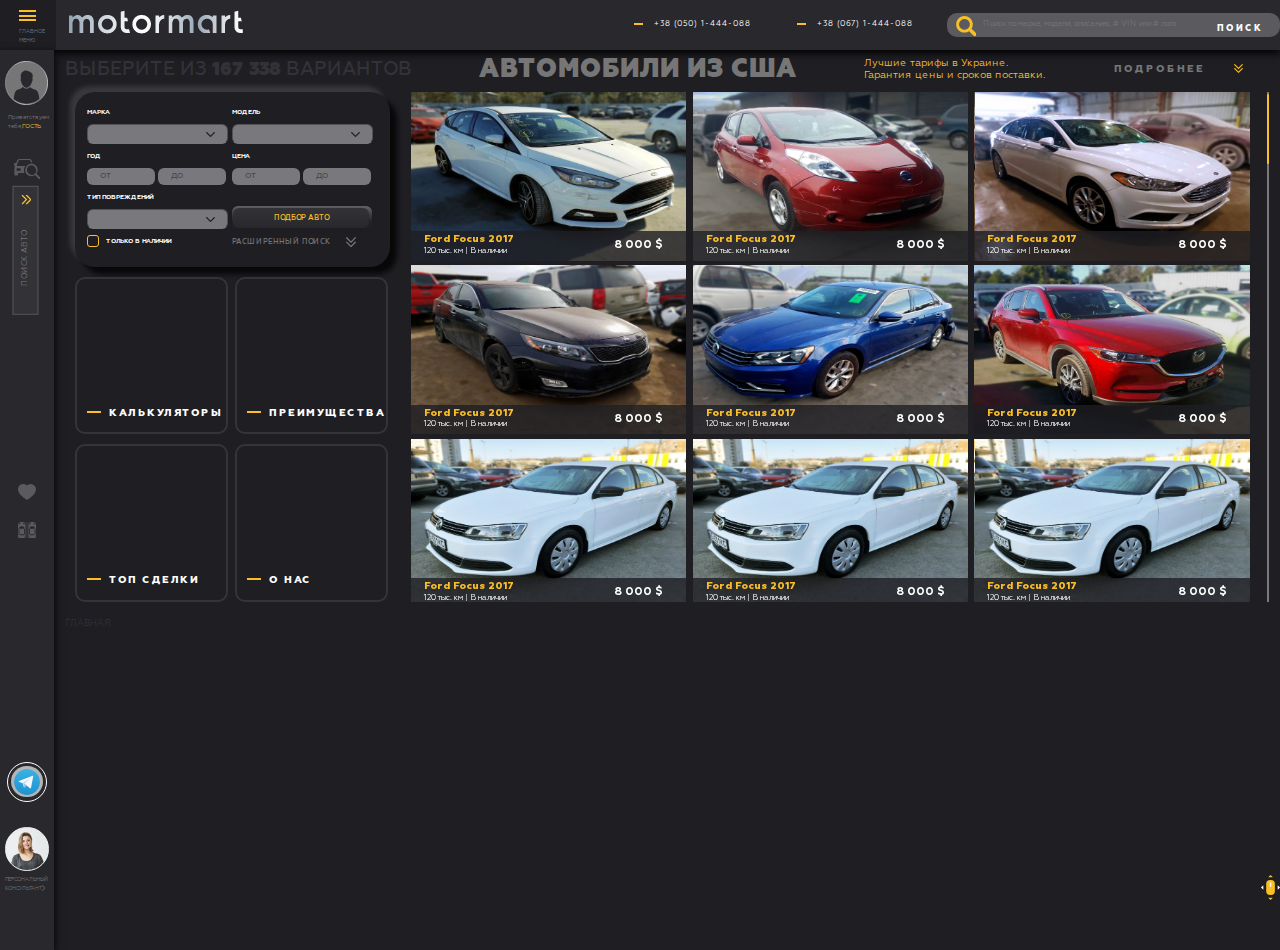
==== commit 4dcf0593: "Add files via upload" ====
--- a/index.html
+++ b/index.html
@@ -54,6 +54,7 @@
    <div class="inner">
     <div class="main-container">
         <section class="navigation">
+            <div class="menu-background"></div>
             <div class="navigation__inner">
                 <div class="navigation__menu-btn user-btn">
                     <button class="navigation__user">
@@ -62,69 +63,167 @@
                     <div class="navigation__user-text">
                         Приветствуем тебя,<span>ГОСТЬ</span>
                     </div>
+                    <div class="navigation__menu">
+                        <button class="navigation__menu-icon navigation__menu-carsearch" style="background-image: url(images/car-search.svg);"></button>
+                        <button class="navigation__menu-search">поиск АВТО</button>
+                    </div>
                 </div>
-                <div class="menu-background"></div>
+
                 <div class="user__menu">
                     <img src="images/user-menu.svg" alt="">
                     <a href="#" class="user__menu-link item-login">
                         <div class="user__menu-item">
-                            <svg xmlns="http://www.w3.org/2000/svg" viewBox="0 0 20.07 8.78"><defs><style>.cls-1{fill:#fff;}</style></defs><g id="Слой_2" data-name="Слой 2"><g id="ВАРИАНТ_4_гибрид_" data-name="ВАРИАНТ 4 (гибрид)"><g id="всплывающие_меню_копия_" data-name="всплывающие меню (копия)"><g id="Кабинет"><g id="авторизация_регистрация" data-name="авторизация регистрация"><path class="cls-1" d="M15.68,0a4.39,4.39,0,0,0-4.34,3.76H.63A.63.63,0,0,0,.63,5h.62V6.9a.63.63,0,0,0,1.26,0V5H3.76v.62A.63.63,0,0,0,5,5.64V5h6.32a4.39,4.39,0,1,0,4.34-5Zm0,7.52a3.14,3.14,0,1,1,3.13-3.13A3.14,3.14,0,0,1,15.68,7.52Z"/></g></g></g></g></g></svg>
+                            <svg xmlns="http://www.w3.org/2000/svg" viewBox="0 0 20.07 8.78">
+                                <defs>
+                                    <style>
+                                        .cls-1 {
+                                            fill: #fff;
+                                        }
+                                    </style>
+                                </defs>
+                                <g id="Слой_2" data-name="Слой 2">
+                                    <g id="ВАРИАНТ_4_гибрид_" data-name="ВАРИАНТ 4 (гибрид)">
+                                        <g id="всплывающие_меню_копия_" data-name="всплывающие меню (копия)">
+                                            <g id="Кабинет">
+                                                <g id="авторизация_регистрация" data-name="авторизация регистрация">
+                                                    <path class="cls-1"
+                                                        d="M15.68,0a4.39,4.39,0,0,0-4.34,3.76H.63A.63.63,0,0,0,.63,5h.62V6.9a.63.63,0,0,0,1.26,0V5H3.76v.62A.63.63,0,0,0,5,5.64V5h6.32a4.39,4.39,0,1,0,4.34-5Zm0,7.52a3.14,3.14,0,1,1,3.13-3.13A3.14,3.14,0,0,1,15.68,7.52Z" />
+                                                </g>
+                                            </g>
+                                        </g>
+                                    </g>
+                                </g>
+                            </svg>
                         </div>
                         <span>авторизация/регистрация</span>
                     </a>
                     <a href="#" class="user__menu-link item-basket">
                         <div class="user__menu-item">
-                            <svg xmlns="http://www.w3.org/2000/svg" viewBox="0 0 20.06 17.56"><defs><style>.cls-1{fill:#fff;}</style></defs><g id="Слой_2" data-name="Слой 2"><g id="ВАРИАНТ_4_гибрид_" data-name="ВАРИАНТ 4 (гибрид)"><g id="всплывающие_меню_копия_" data-name="всплывающие меню (копия)"><g id="Кабинет"><path class="cls-1" d="M0,.63a.63.63,0,0,0,.63.62H2.56L3.76,15.1h0a2.51,2.51,0,0,0,4.94.58h2.67a2.51,2.51,0,1,0,0-1.26H8.7A2.51,2.51,0,0,0,4.84,13l-.18-2h.07l12.86-.62a.63.63,0,0,0,.57-.46L20,3.31a.6.6,0,0,0-.1-.55.63.63,0,0,0-.5-.25H3.93L3.76.57A.63.63,0,0,0,3.14,0H.63A.63.63,0,0,0,0,.63ZM13.79,13.79a1.26,1.26,0,1,1-1.25,1.26A1.26,1.26,0,0,1,13.79,13.79Zm-7.52,0A1.26,1.26,0,1,1,5,15.05,1.26,1.26,0,0,1,6.27,13.79Zm12.34-10L17.08,9.11,4.67,9.72l-.11,0L4,3.76Z"/></g></g></g></g></svg>
+                            <svg xmlns="http://www.w3.org/2000/svg" viewBox="0 0 20.06 17.56">
+                                <defs>
+                                    <style>
+                                        .cls-1 {
+                                            fill: #fff;
+                                        }
+                                    </style>
+                                </defs>
+                                <g id="Слой_2" data-name="Слой 2">
+                                    <g id="ВАРИАНТ_4_гибрид_" data-name="ВАРИАНТ 4 (гибрид)">
+                                        <g id="всплывающие_меню_копия_" data-name="всплывающие меню (копия)">
+                                            <g id="Кабинет">
+                                                <path class="cls-1"
+                                                    d="M0,.63a.63.63,0,0,0,.63.62H2.56L3.76,15.1h0a2.51,2.51,0,0,0,4.94.58h2.67a2.51,2.51,0,1,0,0-1.26H8.7A2.51,2.51,0,0,0,4.84,13l-.18-2h.07l12.86-.62a.63.63,0,0,0,.57-.46L20,3.31a.6.6,0,0,0-.1-.55.63.63,0,0,0-.5-.25H3.93L3.76.57A.63.63,0,0,0,3.14,0H.63A.63.63,0,0,0,0,.63ZM13.79,13.79a1.26,1.26,0,1,1-1.25,1.26A1.26,1.26,0,0,1,13.79,13.79Zm-7.52,0A1.26,1.26,0,1,1,5,15.05,1.26,1.26,0,0,1,6.27,13.79Zm12.34-10L17.08,9.11,4.67,9.72l-.11,0L4,3.76Z" />
+                                            </g>
+                                        </g>
+                                    </g>
+                                </g>
+                            </svg>
                         </div>
                         <span>мои заявки</span>
                     </a>
                     <a href="#" class="user__menu-link item-mapmarker">
                         <div class="user__menu-item">
-                            <svg xmlns="http://www.w3.org/2000/svg" viewBox="0 0 20 22.15"><defs><style>.cls-1{fill:#fff;}</style></defs><g id="Слой_2" data-name="Слой 2"><g id="ВАРИАНТ_4_гибрид_" data-name="ВАРИАНТ 4 (гибрид)"><g id="всплывающие_меню_копия_" data-name="всплывающие меню (копия)"><g id="Кабинет"><path class="cls-1" d="M0,22.15H20l-5.15-6.43h-2c1.78-2.91,3.9-6.84,3.9-9a6.75,6.75,0,0,0-13.5,0c0,2.11,2.14,6.06,3.9,9h-2ZM10,1.3a5.45,5.45,0,0,1,5.44,5.45c0,2.67-4.52,9.64-5.44,11-.92-1.38-5.44-8.35-5.44-11A5.45,5.45,0,0,1,10,1.3Zm.54,18c.19-.28.82-1.2,1.6-2.45H14.3L17.62,21H2.38L5.7,16.86H7.86c.86,1.37,1.52,2.33,1.6,2.45l.54.77Z"/><path class="cls-1" d="M10,10.45a3.7,3.7,0,1,0-3.7-3.7A3.7,3.7,0,0,0,10,10.45Zm0-6.1a2.4,2.4,0,1,1-2.4,2.4A2.41,2.41,0,0,1,10,4.35Z"/></g></g></g></g></svg>
+                            <svg xmlns="http://www.w3.org/2000/svg" viewBox="0 0 20 22.15">
+                                <defs>
+                                    <style>
+                                        .cls-1 {
+                                            fill: #fff;
+                                        }
+                                    </style>
+                                </defs>
+                                <g id="Слой_2" data-name="Слой 2">
+                                    <g id="ВАРИАНТ_4_гибрид_" data-name="ВАРИАНТ 4 (гибрид)">
+                                        <g id="всплывающие_меню_копия_" data-name="всплывающие меню (копия)">
+                                            <g id="Кабинет">
+                                                <path class="cls-1"
+                                                    d="M0,22.15H20l-5.15-6.43h-2c1.78-2.91,3.9-6.84,3.9-9a6.75,6.75,0,0,0-13.5,0c0,2.11,2.14,6.06,3.9,9h-2ZM10,1.3a5.45,5.45,0,0,1,5.44,5.45c0,2.67-4.52,9.64-5.44,11-.92-1.38-5.44-8.35-5.44-11A5.45,5.45,0,0,1,10,1.3Zm.54,18c.19-.28.82-1.2,1.6-2.45H14.3L17.62,21H2.38L5.7,16.86H7.86c.86,1.37,1.52,2.33,1.6,2.45l.54.77Z" />
+                                                <path class="cls-1"
+                                                    d="M10,10.45a3.7,3.7,0,1,0-3.7-3.7A3.7,3.7,0,0,0,10,10.45Zm0-6.1a2.4,2.4,0,1,1-2.4,2.4A2.41,2.41,0,0,1,10,4.35Z" />
+                                            </g>
+                                        </g>
+                                    </g>
+                                </g>
+                            </svg>
                         </div>
                         <span>отслеживание доставки</span>
                     </a>
                     <a href="#" class="user__menu-link item-view">
                         <div class="user__menu-item">
-                            <svg xmlns="http://www.w3.org/2000/svg" viewBox="0 0 19.33 12.84"><defs><style>.cls-1{fill:#fff;}</style></defs><g id="Слой_2" data-name="Слой 2"><g id="_1_Экран_со_свернутой_плиткой_копия_" data-name="1 Экран со свернутой плиткой (копия)"><g id="хедер_копия2_" data-name="хедер (копия2)"><path class="cls-1" d="M9.71,11.28A8.71,8.71,0,0,0,14.33,9.9a8.29,8.29,0,0,0,3.33-3.52,9.6,9.6,0,0,0-3.33-3.54A9.69,9.69,0,0,0,9.71,1.57,9.35,9.35,0,0,0,5.1,2.84,8.85,8.85,0,0,0,1.77,6.38a8.47,8.47,0,0,0,2,2.54,8.47,8.47,0,0,0,2.84,1.77,8.62,8.62,0,0,0,3.14.59m9.52-5.4a1.09,1.09,0,0,1,.1.5.75.75,0,0,1-.1.49,10.41,10.41,0,0,1-3.92,4.31,10.13,10.13,0,0,1-5.6,1.66,10.74,10.74,0,0,1-3.92-.78A10,10,0,0,1,2.55,10,11.13,11.13,0,0,1,.1,6.87c0-.11-.1-.3-.1-.49a4.33,4.33,0,0,0,.1-.5,11.31,11.31,0,0,1,4-4.31A10,10,0,0,1,9.71,0a10.06,10.06,0,0,1,5.6,1.57A11.05,11.05,0,0,1,19.23,5.88ZM9.71,2.65a3.6,3.6,0,0,1,2.65,1.08,3.93,3.93,0,0,1,1.08,2.65A3.61,3.61,0,0,1,12.36,9,3.26,3.26,0,0,1,9.71,10.1,3.28,3.28,0,0,1,7.06,9,3.64,3.64,0,0,1,6,6.38a3.69,3.69,0,0,1,.09-1,2.86,2.86,0,0,0,.89.2A2.13,2.13,0,0,0,8.34,5.1a1.94,1.94,0,0,0,.59-1.37,1.65,1.65,0,0,0-.29-.89A4.46,4.46,0,0,1,9.71,2.65Z"/></g></g></g></svg>
+                            <svg xmlns="http://www.w3.org/2000/svg" viewBox="0 0 19.33 12.84">
+                                <defs>
+                                    <style>
+                                        .cls-1 {
+                                            fill: #fff;
+                                        }
+                                    </style>
+                                </defs>
+                                <g id="Слой_2" data-name="Слой 2">
+                                    <g id="_1_Экран_со_свернутой_плиткой_копия_"
+                                        data-name="1 Экран со свернутой плиткой (копия)">
+                                        <g id="хедер_копия2_" data-name="хедер (копия2)">
+                                            <path class="cls-1"
+                                                d="M9.71,11.28A8.71,8.71,0,0,0,14.33,9.9a8.29,8.29,0,0,0,3.33-3.52,9.6,9.6,0,0,0-3.33-3.54A9.69,9.69,0,0,0,9.71,1.57,9.35,9.35,0,0,0,5.1,2.84,8.85,8.85,0,0,0,1.77,6.38a8.47,8.47,0,0,0,2,2.54,8.47,8.47,0,0,0,2.84,1.77,8.62,8.62,0,0,0,3.14.59m9.52-5.4a1.09,1.09,0,0,1,.1.5.75.75,0,0,1-.1.49,10.41,10.41,0,0,1-3.92,4.31,10.13,10.13,0,0,1-5.6,1.66,10.74,10.74,0,0,1-3.92-.78A10,10,0,0,1,2.55,10,11.13,11.13,0,0,1,.1,6.87c0-.11-.1-.3-.1-.49a4.33,4.33,0,0,0,.1-.5,11.31,11.31,0,0,1,4-4.31A10,10,0,0,1,9.71,0a10.06,10.06,0,0,1,5.6,1.57A11.05,11.05,0,0,1,19.23,5.88ZM9.71,2.65a3.6,3.6,0,0,1,2.65,1.08,3.93,3.93,0,0,1,1.08,2.65A3.61,3.61,0,0,1,12.36,9,3.26,3.26,0,0,1,9.71,10.1,3.28,3.28,0,0,1,7.06,9,3.64,3.64,0,0,1,6,6.38a3.69,3.69,0,0,1,.09-1,2.86,2.86,0,0,0,.89.2A2.13,2.13,0,0,0,8.34,5.1a1.94,1.94,0,0,0,.59-1.37,1.65,1.65,0,0,0-.29-.89A4.46,4.46,0,0,1,9.71,2.65Z" />
+                                        </g>
+                                    </g>
+                                </g>
+                            </svg>
                         </div>
                         <span>история просмотров</span>
                     </a>
                     <a href="#" class="user__menu-link item-navigation">
                         <div class="user__menu-item">
-                            <svg xmlns="http://www.w3.org/2000/svg" viewBox="0 0 20.07 20.07"><defs><style>.cls-1{fill:#fff;}</style></defs><g id="Слой_2" data-name="Слой 2"><g id="ВАРИАНТ_4_гибрид_" data-name="ВАРИАНТ 4 (гибрид)"><g id="всплывающие_меню_копия_" data-name="всплывающие меню (копия)"><g id="Кабинет"><path class="cls-1" d="M10,0A10,10,0,0,0,0,10a10,10,0,1,0,20.07,0A10,10,0,0,0,10,0Zm6.21,16.24A8.79,8.79,0,0,1,1.25,10a8.78,8.78,0,0,1,15-6.2,8.78,8.78,0,0,1,0,12.41Z"/><path class="cls-1" d="M13.12,9.8,10.61,3.53A.61.61,0,0,0,10,3.14a.63.63,0,0,0-.58.39L6.94,9.8a.66.66,0,0,0,0,.46h0l2.51,6.27a.64.64,0,0,0,.58.39.62.62,0,0,0,.58-.39l2.51-6.27h0A.61.61,0,0,0,13.12,9.8ZM10,5.45l1.58,4H8.45Zm0,9.16L8.45,10.66h3.16Z"/></g></g></g></g></svg>
+                            <svg xmlns="http://www.w3.org/2000/svg" viewBox="0 0 20.07 20.07">
+                                <defs>
+                                    <style>
+                                        .cls-1 {
+                                            fill: #fff;
+                                        }
+                                    </style>
+                                </defs>
+                                <g id="Слой_2" data-name="Слой 2">
+                                    <g id="ВАРИАНТ_4_гибрид_" data-name="ВАРИАНТ 4 (гибрид)">
+                                        <g id="всплывающие_меню_копия_" data-name="всплывающие меню (копия)">
+                                            <g id="Кабинет">
+                                                <path class="cls-1"
+                                                    d="M10,0A10,10,0,0,0,0,10a10,10,0,1,0,20.07,0A10,10,0,0,0,10,0Zm6.21,16.24A8.79,8.79,0,0,1,1.25,10a8.78,8.78,0,0,1,15-6.2,8.78,8.78,0,0,1,0,12.41Z" />
+                                                <path class="cls-1"
+                                                    d="M13.12,9.8,10.61,3.53A.61.61,0,0,0,10,3.14a.63.63,0,0,0-.58.39L6.94,9.8a.66.66,0,0,0,0,.46h0l2.51,6.27a.64.64,0,0,0,.58.39.62.62,0,0,0,.58-.39l2.51-6.27h0A.61.61,0,0,0,13.12,9.8ZM10,5.45l1.58,4H8.45Zm0,9.16L8.45,10.66h3.16Z" />
+                                            </g>
+                                        </g>
+                                    </g>
+                                </g>
+                            </svg>
                         </div>
                         <span>Гид по сайту</span>
                     </a>
                 </div>
-                <div class="navigation__menu">
-                    <button class="navigation__menu-btn navigation__menu-carsearch" style="background-image: url(images/car-search.svg);"></button>
-                    <button class="navigation__menu-search">поиск АВТО</button>
+                
+               
+                <div class="navigation__inner-btn">
+                    <button class="navigation__menu-btn navigation__menu-favorites">
+                        <img src="images/favorites.svg" alt="">
+                    </button>
+                    <button class="navigation__menu-btn navigation__menu-comparison">
+                        <img src="images/comparison.svg" alt="">
+                    </button>
                 </div>
-                <button  class="navigation__menu-btn navigation__menu-favorites">
-                    <img src="images/favorites.svg" alt="">
-                </button>
-                <button class="navigation__menu-btn navigation__menu-comparison">
-                    <img src="images/comparison.svg" alt="">
-                </button>
-                <div class="navigation__links-border">
-                    <div class="navigation__links">
-                        <div class="navigation__links-inner">
-                            <img src="images/telegram.svg" alt="">
-                            <img src="images/viber.svg" alt="">
-                            <img src="images/whatsapp.svg" alt="">
-                            <img src="images/message.svg" alt="">
-                        </div>
+                <div class="navigation__bottom-inner">
+                    <div class="navigation__links-border">
+                        <div class="navigation__links">
+                            <div class="navigation__links-inner">
+                                <img src="images/telegram.svg" alt="">
+                                <img src="images/viber.svg" alt="">
+                                <img src="images/whatsapp.svg" alt="">
+                                <img src="images/message.svg" alt="">
+                            </div>
+                        </div>
+                    </div>
+                    <div class="navigation__consultant" style="background-image: url(images/consultant.jpg);"></div>
+                     <div class="navigation__consultant-text">
+                        персональный консультант
                     </div>
                 </div>
-               
-                <div class="navigation__consultant-inner">
-                    <div class="navigation__consultant" style="background-image: url(images/consultant.jpg);"></div>
-                    <div class="navigation__consultant-text">
-                        персональный консультант
-                    </div>
-                </div>
-            </div>   
+            </div>
         </section>
         <section class="main">
             <div class="advatages-slider-adaptive">
--- a/css/style.min.css
+++ b/css/style.min.css
@@ -1 +1 @@
-@font-face{font-family:'Geometria-Heavy';src:url("../fonts/Geometria-Heavy.eot");src:local("Geometria Heavy"),local("Geometria-Heavy"),url("../fonts/Geometria-Heavy.eot?#iefix") format("embedded-opentype"),url("../fonts/Geometria-Heavy.woff") format("woff"),url("../fonts/Geometria-Heavy.ttf") format("truetype");font-weight:900;font-style:normal;font-display:swap}@font-face{font-family:'Geometria-Medium';src:url("../fonts/Geometria-Medium.eot");src:local("Geometria Medium"),local("Geometria-Medium"),url("../fonts/Geometria-Medium.eot?#iefix") format("embedded-opentype"),url("../fonts/Geometria-Medium.woff") format("woff"),url("../fonts/Geometria-Medium.ttf") format("truetype");font-weight:500;font-style:normal;font-display:swap}@font-face{font-family:'Geometria';src:url("../fonts/Geometria-LightItalic.eot");src:local("Geometria LightItalic"),local("Geometria-LightItalic"),url("../fonts/Geometria-LightItalic.eot?#iefix") format("embedded-opentype"),url("../fonts/Geometria-LightItalic.woff") format("woff"),url("../fonts/Geometria-LightItalic.ttf") format("truetype");font-weight:300;font-style:italic;font-display:swap}@font-face{font-family:'Geometria';src:url("../fonts/Geometria.eot");src:local("Geometria"),url("../fonts/Geometria.eot?#iefix") format("embedded-opentype"),url("../fonts/Geometria.woff") format("woff"),url("../fonts/Geometria.ttf") format("truetype");font-weight:normal;font-style:normal;font-display:swap}@font-face{font-family:'Geometria';src:url("../fonts/Geometria-Bold.eot");src:local("Geometria Bold"),local("Geometria-Bold"),url("../fonts/Geometria-Bold.eot?#iefix") format("embedded-opentype"),url("../fonts/Geometria-Bold.woff") format("woff"),url("../fonts/Geometria-Bold.ttf") format("truetype");font-weight:bold;font-style:normal;font-display:swap}@font-face{font-family:'Geometria';src:url("../fonts/Geometria-ExtraBold.eot");src:local("Geometria ExtraBold"),local("Geometria-ExtraBold"),url("../fonts/Geometria-ExtraBold.eot?#iefix") format("embedded-opentype"),url("../fonts/Geometria-ExtraBold.woff") format("woff"),url("../fonts/Geometria-ExtraBold.ttf") format("truetype");font-weight:800;font-style:normal;font-display:swap}@font-face{font-family:'Quantify-Bold';font-weight:700;font-style:normal;font-display:swap;src:url("../fonts/Quantify-Bold.woff2") format("woff2"),url("../fonts/Quantify-Bold.woff") format("woff")}html{-webkit-box-sizing:border-box;box-sizing:border-box}*,*::before,*::after{-webkit-box-sizing:inherit;box-sizing:inherit}html,body{height:100%}body{height:100%;overflow:hidden;margin:0;font-size:0.8vw;line-height:0.9vw;background-color:#1E1E23;color:#fff}a{display:inline-block;text-decoration:none;outline:none}ul,li{margin:0;padding:0;list-style:none}p{margin:0;padding:0}button{outline:none;cursor:pointer;padding:0}input{outline:none}.sup-title{padding-top:2.1vw;text-transform:uppercase;font-size:1.3vw;letter-spacing:2px;color:#1E1E23;position:relative}.sup-title::before{content:"";position:absolute;width:2.1vw;height:2px;background-color:#F9BF26;top:0;left:0}.title{color:#1E1E23;font-size:1.3vw;line-height:1.4vw;letter-spacing:2px;text-transform:uppercase;padding-left:4.1vw;position:relative}.title::before{content:"";position:absolute;width:2.1vw;height:2px;background-color:#F9BF26;left:0;top:0.5vw}.main__search-title span,.main__items-title{font-family:'Geometria-Heavy';font-weight:900}.user__menu-link span,.main__search-title,.selection-btn,.checkbox-instock,.advanced-search,.advanced-hide,.advatages__inner-list li,.product__price-credit,.product-status,.product-instatus,.product-status__map span,.product__characteristic-inner .tab,.product__characteristic-info__row,.product__equipment-drive,.js-tab-trigger,.finance-tab__text,.calculator-tab,.form-request button,.reviews__comment-title,.reviews__item-user,.reviews__item-answer,.reviews__item-more,.similar__head-text,.similar__head-link,.main__item-inner__link{font-family:'Geometria-Medium';font-weight:500}.main__search-form form input[type=number]::-webkit-input-placeholder,.main__form-advanced form input[type=number]::-webkit-input-placeholder,.nav-card__calculator,.form-request__consent,.reviews__item-date{font-family:'Geometria';font-weight:300}.main__search-form form input[type=number]:-ms-input-placeholder,.main__form-advanced form input[type=number]:-ms-input-placeholder,.nav-card__calculator,.form-request__consent,.reviews__item-date{font-family:'Geometria';font-weight:300}.main__search-form form input[type=number]::-ms-input-placeholder,.main__form-advanced form input[type=number]::-ms-input-placeholder,.nav-card__calculator,.form-request__consent,.reviews__item-date{font-family:'Geometria';font-weight:300}.main__search-form form input[type=number]::placeholder,.main__form-advanced form input[type=number]::placeholder,.nav-card__calculator,.form-request__consent,.reviews__item-date{font-family:'Geometria';font-weight:300}body{font-family:'Geometria';font-weight:normal}.main__search-form form label,.main__form-advanced form label,.nav-card__open-title,.nav-card__link,.advatages__number,.main__item-price,.product__price,.product__price-credit span,.finance-tab__list,.finance-calculator-row,.calculator__amoun-text{font-family:'Geometria';font-weight:bold}.sup-title,.title,.search-text,.nav-card-title,.advatages__img-title,.main__items-link,.main__item-name,.product__information-name,.finance-calculator__title,.calculator__amoun{font-family:'Geometria';font-weight:800}.header{background-color:#28282D;height:3.9vw;display:-webkit-box;display:-ms-flexbox;display:flex;-webkit-box-pack:justify;-ms-flex-pack:justify;justify-content:space-between;-webkit-box-shadow:0px 3px 8px #000;box-shadow:0px 3px 8px #000}.header .header-adaptive{display:none}.header__menu{display:-webkit-box;display:-ms-flexbox;display:flex}.header__menu-inner{background-color:#1E1E23;padding:0.8vw 1.1vw 0.6vw 1.5vw}.header__menu-btn{width:1.3vw;margin-bottom:0.5vw}.header__menu-btn div{height:2px;background-color:#FABE28}.header__menu-btn div+div{margin-top:0.2vw}.header__menu-text{font-size:0.4vw;line-height:0.7vw;color:#78787D;width:1.8vw;text-transform:uppercase}.header__logo{padding-top:1.2vw;margin-left:1vw}.header__info{display:-webkit-box;display:-ms-flexbox;display:flex;width:50.5vw;-webkit-box-align:center;-ms-flex-align:center;align-items:center}.header__info-phone{font-size:0.6vw;letter-spacing:1px;color:#fff;padding-left:1.6vw;position:relative}.header__info-phone::before{content:"";width:0.7vw;height:2px;background-color:#FABE28;position:absolute;left:0;top:0.3vw}.header__info-phone:nth-last-child(2){margin-right:1.6vw;margin-left:3.6vw}.header__info-search{width:26vw;position:relative}.header__info-search input{width:100%;background-color:#5B5B5F;border-radius:10px;border:none;outline:none;padding:0.4vw 4.5vw 0.5vw 2.8vw;color:#fff}.header__info-search input::-webkit-input-placeholder{color:#767676;font-size:0.6vw;line-height:0.7vw}.header__info-search input:-ms-input-placeholder{color:#767676;font-size:0.6vw;line-height:0.7vw}.header__info-search input::-ms-input-placeholder{color:#767676;font-size:0.6vw;line-height:0.7vw}.header__info-search input::placeholder{color:#767676;font-size:0.6vw;line-height:0.7vw}.header__info-search button{border:none;background-color:transparent;position:absolute}.search-text{right:17px;text-transform:uppercase;color:#fff;font-size:0.7vw;letter-spacing:2px;top:0.6vw}.search-icon{left:17px;top:4px}.main-container{display:-webkit-box;display:-ms-flexbox;display:flex}.navigation{background-color:#28282D;width:4.4vw;height:100vh;padding-top:1.3vw;padding:0.9vw 0.4vw 0.9vw;-webkit-box-shadow:0px 3px 8px #000;box-shadow:0px 3px 8px #000}.navigation__inner{width:4vw;margin:0 auto;height:95%;display:-webkit-box;display:-ms-flexbox;display:flex;-ms-flex-wrap:wrap;flex-wrap:wrap;-webkit-box-pack:justify;-ms-flex-pack:justify;justify-content:space-between}.navigation__user{width:3.4vw;height:3.4vw;margin:0 auto 0.6vw;border:none;background-color:transparent}.navigation__user-text{padding-left:0.3vw;font-size:0.47vw;line-height:0.7vw;color:#767676}.navigation__user-text span{text-transform:uppercase;color:#F9BF26}.menu-background.show{z-index:11;width:100%;height:100%;position:absolute;left:0;right:0;bottom:0;top:0;opacity:0.8;background-color:rgba(30,30,35,0.85)}.user__menu{display:none}.user__menu.show{display:block;position:absolute;width:6vw;height:10.5vw;left:2vw;top:2.1vw;z-index:11}.user__menu-link{position:absolute;width:14.4vw;height:2.6vw;display:-webkit-box;display:-ms-flexbox;display:flex;-webkit-box-align:center;-ms-flex-align:center;align-items:center;-webkit-transition:all .3s;transition:all .3s}.user__menu-link span{margin-left:0.4vw;margin-top:0.3vw;font-size:0.7vw;line-height:0.8vw;text-transform:uppercase;color:#fff}.user__menu-link:hover span{color:#FABE28}.user__menu-link:hover path{fill:#FABE28}.navigation__user{z-index:12}.user__menu-item{background-color:#2A2A2E;width:2.6vw;height:2.6vw;border-radius:50%;text-align:center;padding:0.6vw}.user__menu-item svg{width:1.1vw;height:1.3vw}.user__menu-item svg path{fill:#fff}.user-btn.activ .navigation__user{position:absolute;z-index:12;border-radius:50%;border:4px solid #F9BF26}.item-login{top:-1.7vw;left:3.8vw}.item-basket{top:1.3vw;left:5.4vw}.item-mapmarker{top:5.1vw;left:5.9vw}.item-view{bottom:-0.1vw;left:4.2vw}.item-navigation{bottom:-2.3vw;left:0.5vw}.navigation__menu{height:16.4vw;position:relative;width:4vw}.navigation__menu-carsearch{background-color:transparent;border:none;width:2.1vw;height:1.6vw;background-size:cover;background-position:center;background-repeat:no-repeat;display:block;margin:1.9vw auto 0.5vw}.navigation__menu-search{white-space:nowrap;-webkit-transform:rotate(-90deg);transform:rotate(-90deg);position:absolute;width:10.1vw;left:-3.3vw;top:9.3vw;background-color:transparent;border:0.5px solid rgba(240,245,245,0.2);padding:0.6vw 2.1vw 0.6vw 0.8vw;color:#767676;font-size:0.6vw;line-height:0.7vw;text-align:center;text-transform:uppercase}.navigation__menu-search::before{content:"";background-image:url(../images/arrows.svg);background-size:cover;background-repeat:no-repeat;width:0.8vw;height:0.8vw;-webkit-transform:rotate(90deg);transform:rotate(90deg);position:absolute;right:0.6vw;top:0.6vw}.navigation__menu-btn{background-color:transparent;border:none;display:block}.navigation__menu-comparison,.navigation__menu-favorites{width:3.5vw}.navigation__menu-favorites{margin-bottom:1vw}.navigation__menu-favorites img{width:2vw}.navigation__menu-comparison img{width:2vw}.navigation__links,.navigation__links-border{display:-webkit-box;display:-ms-flexbox;display:flex;-webkit-box-pack:center;-ms-flex-pack:center;justify-content:center;-webkit-box-align:center;-ms-flex-align:center;align-items:center}.navigation__links-border{border:1px solid #fff;margin-top:3vw;margin-bottom:2vw;border-radius:50%;width:3.65vw;height:3.65vw}.navigation__links{width:2.9vw;height:2.9vw;border-radius:50%;text-align:center;background-color:#B4B4B4;padding:1px;cursor:pointer}.navigation__links img{width:1.4vw}.navigation__links-inner{width:2.23vw;height:2.23vw;border-radius:50%;display:-webkit-box;display:-ms-flexbox;display:flex;-webkit-box-pack:center;-ms-flex-pack:center;justify-content:center;-webkit-box-align:center;-ms-flex-align:center;align-items:center}.navigation__links-inner img{outline:none;border-radius:50%}.navigation__consultant-inner{cursor:pointer}.navigation__consultant{width:3.4vw;height:3.4vw;border-radius:50%;background-size:cover;background-position:center center;border:1px solid #F0F5F5;margin-bottom:5px}.navigation__consultant-text{font-size:0.4vw;line-height:0.7vw;color:#767676;text-transform:uppercase;text-align:left;position:relative}.navigation__consultant-text::before{position:absolute;content:"";background-image:url(../images/arrow-right.svg);background-size:cover;background-position:center;width:0.2vw;height:0.4vw;right:0.3vw;top:0.76vw}.product{position:relative}.main .advatages-slider-adaptive{display:none}.main .advatages-slider-adaptive.show{display:block}.main,.product{padding-right:1.4vw;padding-left:0.9vw;width:100%}.container{max-width:94.2vw;width:100%;margin:0 auto}.main__inner{display:-webkit-box;display:-ms-flexbox;display:flex;-ms-flex-pack:distribute;justify-content:space-around;padding-top:0.47vw}.main__search{width:25vw}.main__search-title{font-size:1.47vw;line-height:1.8vw;color:#323237}.main__search-form,.main__form-advanced{background-color:#1E1E23;padding:0.6vw 1vw 1.1vw 1vw;border-radius:20px;-webkit-box-shadow:-5px -6px 5px rgba(255,255,255,0.12),7px 7px 5px rgba(0,0,0,0.75);box-shadow:-5px -6px 5px rgba(255,255,255,0.12),7px 7px 5px rgba(0,0,0,0.75)}.main__search-form form,.main__form-advanced form{display:-webkit-box;display:-ms-flexbox;display:flex;-webkit-box-pack:justify;-ms-flex-pack:justify;justify-content:space-between;-ms-flex-wrap:wrap;flex-wrap:wrap}.main__search-form form label,.main__form-advanced form label{text-transform:uppercase;color:#fff;font-size:0.5vw;display:block;margin-bottom:0.42vw;margin-top:0.57vw}.main__search-form form select,.main__form-advanced form select{width:100%;color:#464646}.main__search-form form select,.main__search-form form input[type=number],.main__form-advanced form select,.main__form-advanced form input[type=number]{background-color:#78787D;border-radius:6px;border:none;padding:0.4vw;outline:none}.main__search-form form input[type=number],.main__form-advanced form input[type=number]{width:5.3vw;color:#fff}.main__search-form form input[type=number]::-webkit-input-placeholder,.main__form-advanced form input[type=number]::-webkit-input-placeholder{color:#464646}.main__search-form form input[type=number]:-ms-input-placeholder,.main__form-advanced form input[type=number]:-ms-input-placeholder{color:#464646}.main__search-form form input[type=number]::-ms-input-placeholder,.main__form-advanced form input[type=number]::-ms-input-placeholder{color:#464646}.main__search-form form input[type=number]::placeholder,.main__form-advanced form input[type=number]::placeholder{color:#464646}.advanced-row{display:none}.advanced-row.show{display:block}.main__form-row{width:50%;margin-right:-11px}.jq-selectbox__select{padding:0.4vw;border:1px solid rgba(0,0,0,0.3);border-bottom-color:transparent;border-radius:6px;background:#78787D;-webkit-box-shadow:none;box-shadow:none;color:#464646;text-shadow:none;height:27px;width:11vw}.jq-selectbox__trigger{position:absolute;top:0;right:0;width:34px;height:100%;border-left:none}.jq-selectbox__select:hover{background:#78787D}.jq-selectbox__trigger-arrow{position:absolute;top:11px;right:12px;width:9px;height:5px;border-top:none;border-right:none;border-left:none;background-image:url(../images/select.svg);background-repeat:no-repeat;background-size:cover;background-position:center}.jq-checkbox,.jq-radio{vertical-align:-4px;margin-top:1vw;width:16px;height:16px;margin:0 4px 0 0;border:1px solid #FABE28;background:transparent;-webkit-box-shadow:none;box-shadow:none;cursor:pointer}.jq-checkbox.focused{border:1px solid #FABE28}.jq-checkbox.checked{background:#F9BF26}.jq-checkbox.checked .jq-checkbox__div{width:9px;height:7px;margin:3px 0 0 3px;border-bottom:3px solid #fff;border-left:3px solid #fff;-webkit-transform:rotate(-50deg);transform:rotate(-50deg)}.selection-btn__wrapper{position:relative;margin-top:1.8vw;z-index:0}.selection-btn__wrapper::before{content:"";position:absolute;left:-0.1vw;right:0.38vw;top:-0.1vw;bottom:-0.2vw;background:#1e1e23;background:-webkit-gradient(linear, left bottom, left top, from(#1e1e23), color-stop(38%, #25252a), to(#68686c));background:linear-gradient(0deg, #1e1e23 0%, #25252a 38%, #68686c 100%);z-index:-1;border-radius:6px}.selection-btn{width:96%;font-size:0.57vw;line-height:0.78vw;color:#FABE28;text-transform:uppercase;padding:0.42vw;border-radius:6px;border:none;-webkit-box-shadow:0px 0px 5px rgba(0,0,0,0.2);box-shadow:0px 0px 5px rgba(0,0,0,0.2);background:#323237;background:-webkit-gradient(linear, left top, left bottom, from(#323237), to(#28282d));background:linear-gradient(180deg, #323237 0%, #28282d 100%)}.checkbox-instock,.advanced-search,.advanced-hide{color:#767676;font-size:0.57vw;line-height:0.78vw}.advanced-search,.advanced-hide{background-color:transparent;border:none;text-transform:uppercase;margin-top:0.7vw;padding-right:2vw;position:relative;text-align:center;color:#767676}.advanced-search::before,.advanced-hide::before{content:"";background-image:url(../images/arrow-grey.svg);background-size:cover;position:absolute;width:0.78vw;height:0.78vw;right:0;top:-1px;-webkit-transition:all .3s;transition:all .3s}.advanced-search.rotate,.advanced-hide.rotate{display:none}.advanced-search.rotate::before,.advanced-hide.rotate::before{-webkit-transform:rotate(180deg);transform:rotate(180deg)}.advanced-search__hide{display:-webkit-box;display:-ms-flexbox;display:flex;-webkit-box-pack:center;-ms-flex-pack:center;justify-content:center}.advanced-hide{display:none}.advanced-hide.show{display:block;padding-right:1vw}.main__form-advanced{display:none}.main__form-advanced.show{display:block;height:auto;position:absolute;top:21.5vw;z-index:10;width:25vw}.main__form-advanced.show form{display:-webkit-box;display:-ms-flexbox;display:flex;-ms-flex-wrap:wrap;flex-wrap:wrap}.main__form-advanced.show .selection-btn{margin-top:0.8vw}.main__form-advanced.show .checkbox-instock{margin-top:1.3vw}.main__form-advanced .advanced-row.show{display:block}.advanced-search__hide{text-align:center;width:100%}.advanced-search__hide a{padding:0}#checkbox-instock{display:inline-block}.main__head{display:-webkit-box;display:-ms-flexbox;display:flex;-webkit-box-pack:justify;-ms-flex-pack:justify;justify-content:space-between;-webkit-box-align:center;-ms-flex-align:center;align-items:center;padding-top:0.3vw;width:92vw;cursor:pointer}.main__items{width:65.7vw;height:39.9vw}.nav-cards{display:-webkit-box;display:-ms-flexbox;display:flex;-ms-flex-wrap:wrap;flex-wrap:wrap}.nav-card__open-title,.nav-card__link{text-transform:uppercase;opacity:0}.nav-card{padding:1.3vw 1.78vw 0.78vw 0.78vw;width:12vw;height:12.3vw;border:2px solid rgba(255,255,255,0.1);border-radius:10px;position:relative;margin-top:0.78vw;cursor:pointer;-webkit-transition:all .3s;transition:all .3s}.nav-card:nth-child(odd){margin-right:0.78vw}.nav-card:hover{-webkit-box-shadow:-3px -4px 10px rgba(255,255,255,0.2),7px 7px 5px rgba(0,0,0,0.75);box-shadow:-3px -4px 10px rgba(255,255,255,0.2),7px 7px 5px rgba(0,0,0,0.75);background-color:#1E1E23;border:none}.nav-card:hover::before{content:"";position:absolute;left:11px;bottom:16px;width:3.57vw;height:2px;background-color:#FABE28}.nav-card:hover .nav-card__link,.nav-card:hover .nav-card__open-title{opacity:1}.nav-card:hover .nav-card-title{display:none}.nav-card:hover .nav-card__link:nth-child(4){position:relative;padding-bottom:1vw}.nav-card:hover .nav-card__link:nth-child(4)::before{content:"";position:absolute;left:0;bottom:0;width:3.57vw;height:2px;background-color:#FABE28}.nav-card:hover .nav-card__list li{-webkit-box-align:center;-ms-flex-align:center;align-items:center;display:-webkit-box;display:-ms-flexbox;display:flex;-webkit-box-pack:justify;-ms-flex-pack:justify;justify-content:space-between}.nav-card:hover .nav-card__list li svg{display:block}.nav-card-title{color:#fff;line-height:1vw;letter-spacing:1.5px;text-transform:uppercase;position:absolute;bottom:1vw;left:0.78vw;padding-left:1.78vw}.nav-card-title::before{position:absolute;content:"";width:1.1vw;height:2px;background-color:#FABE28;left:0;top:0.4vw}.nav-card__open-title{margin-bottom:0.78vw;color:#FABE28;text-transform:uppercase}.nav-card__list li{width:10.3vw;margin-top:0.7vw}.nav-card__list li svg{display:none;width:0.6vw}.nav-card__list li svg path{fill:#fff}.nav-card__list li:hover path{fill:#FABE28}.nav-card__link{font-size:0.57vw;padding-left:1vw;color:#fff}.nav-card__calculator{text-transform:none;color:#8C8C91;display:block}.nav-card__advantage{text-transform:uppercase;color:#FABE28;display:inline-block}.nav-card.show{-webkit-box-shadow:0px 0px 6px;box-shadow:0px 0px 6px}.nav-card.show .nav-card__open-title,.nav-card.show .nav-card__link{display:block}.nav-card.show .nav-card-title{display:none}.navigation__menu-adaptive{display:none}.advatages-slider{width:65.5vw}.advatages-slider,.advatages-slider-adaptive{display:none;padding:0;padding-left:0.4vw}.advatages-slider.show,.advatages-slider-adaptive.show{display:-webkit-box;display:-ms-flexbox;display:flex;height:16.6vw}.advatages-slider .slick-dots,.advatages-slider-adaptive .slick-dots{position:absolute}.advatages-slider .slick-dots li button,.advatages-slider-adaptive .slick-dots li button{background-color:transparent;border:none;color:#fff;font-size:0.63vw;line-height:0.73vw}.advatages-slider .slick-dots li.slick-active,.advatages-slider-adaptive .slick-dots li.slick-active{position:relative}.advatages-slider .slick-dots li.slick-active::before,.advatages-slider-adaptive .slick-dots li.slick-active::before{content:"";position:absolute;width:2.36vw;height:2px;background-color:#FABE28}.advatages-slider .slick-dots li.slick-active button,.advatages-slider-adaptive .slick-dots li.slick-active button{color:#FABE28;font-size:1.4vw;line-height:1.7vw}.advatages-slider-adaptive{width:65vw}.advatages-slider.main .slick-dots{position:absolute;left:18vw;top:4vw}.advatages-slider.main .slick-dots li{margin-bottom:1.6vw;padding-left:3.2vw}.advatages-slider.main .slick-dots li button{background-color:transparent;border:none;color:#fff;font-size:0.63vw;line-height:0.73vw}.advatages-slider.main .slick-dots li.slick-active{position:relative}.advatages-slider.main .slick-dots li.slick-active::before{content:"";position:absolute;left:0;top:0.73vw;width:2.36vw;height:2px;background-color:#FABE28}.advatages-slider.main .slick-dots li.slick-active button{color:#FABE28;font-size:1.4vw;line-height:1.7vw}.advatages__item{width:65.12vw;display:-webkit-box;display:-ms-flexbox;display:flex;height:16vw;outline:none}.slick-initialized .slick-slide{display:-webkit-box;display:-ms-flexbox;display:flex}.advatages__img{background-size:cover;background-repeat:no-repeat;background-position:center center;height:16vw;padding-top:0.7vw;padding-left:0.6vw;position:relative;width:21.9vw;padding-right:21.4vw}.advatages__img-box{display:inline-block;padding-right:2.3vw;position:relative}.advatages__img-box::before{content:"";position:absolute;background-image:url(../images/slider-arrow.svg);background-size:cover;background-repeat:no-repeat;background-position:center center;width:2vw;height:2vw;right:0}.advatages__img-title{text-transform:uppercase;font-size:20px;line-height:24px}.advatages__img-logo{width:13vw}.advatages__inner{padding-top:0.5vw;padding-left:1.26vw;display:-webkit-box;display:-ms-flexbox;display:flex;background-color:#323237}.advatages__inner-title{color:#fff;font-size:32px;line-height:38px;padding-top:30px}.advatages__inner-list{height:13.5vw;margin-top:20px;padding-left:30px;padding-top:25px;border-left:1px solid #28282D}.advatages__inner-list li{font-size:0.8vw;line-height:1.2vw;position:relative;padding-left:2vw}.advatages__inner-list li::before{position:absolute;content:"";left:0;top:0.57vw;width:0.9vw;height:1px;background-color:#FABE28}.advatages__number{margin-top:2vw;font-size:11vw;line-height:12vw;color:#96A5B4;text-align:right;opacity:0.2;padding-left:2.7vw;padding-right:1.5vw}.main__items-title{font-size:2vw;line-height:2.5vw;letter-spacing:1px;color:#767676}.main__items-text{color:#FABE28;max-width:14.3vw;width:100%}.main__items-link{cursor:pointer;text-transform:uppercase;letter-spacing:2px;color:#767676;position:relative;padding-right:3vw}.main__items-link::before{content:"";position:absolute;background-image:url(../images/arrows.svg);width:0.7vw;height:0.7vw;-webkit-transform:rotate(90deg);transform:rotate(90deg);right:0;-webkit-transition:all .3s;transition:all .3s}.main__items-link.rotate::before{-webkit-transform:rotate(-90deg);transform:rotate(-90deg)}.main__items-inner{display:-webkit-box;display:-ms-flexbox;display:flex;-ms-flex-pack:distribute;justify-content:space-around;-ms-flex-wrap:wrap;flex-wrap:wrap}.main__item-slider{width:21.2vw;height:13.13vw;overflow:hidden}.adaptive{display:none}.btn-view{background-color:transparent;border:none;height:20px}.main__item{width:21.2vw;height:13vw;position:relative;margin-bottom:0.36vw;cursor:pointer;overflow:hidden}.main__item img{width:21.2vw;height:15.5vw}.main__item:hover .main__item-box{position:absolute;left:0.6vw;top:0.6vw;bottom:0.6vw;right:0.6vw;display:block;padding:1vw}.main__item:hover .main__item-name{font-size:0.94vw}.main__item:hover .main__item-status{font-size:0.73vw;margin-top:0.3vw}.main__item:hover .main__item-date.adaptive{display:block;margin-top:0.5vw;margin-bottom:0.6vw}.main__item:hover .main__item-price{position:absolute;right:0.7vw;top:0.7vw;background-color:#FABE28;padding:0.3vw 0.5vw}.main__item:hover .main__item-inner__box{display:-webkit-box;display:-ms-flexbox;display:flex;-webkit-box-pack:justify;-ms-flex-pack:justify;justify-content:space-between}.main__item:hover .main__item-inner__box .btn-favorites{margin:0}.main__item:hover .main__item-inner__box svg{width:1.2vw;height:1.2vw}.main__item:hover .main__item-about.adaptive{display:-webkit-box;display:-ms-flexbox;display:flex;-webkit-box-pack:justify;-ms-flex-pack:justify;justify-content:space-between;-webkit-box-align:center;-ms-flex-align:center;align-items:center;border-top:1px solid #767676;border-bottom:1px solid #767676}.main__item:hover .main__item-repairs.adaptive{display:-webkit-box;display:-ms-flexbox;display:flex;margin-top:0.5vw}.main__item:hover .main__item-link.adaptive{float:right;display:block;margin-right:0}.main__item:hover .btn-view{margin-top:0.5vw}.main__item:hover .main__item-box__repairs.adaptive{display:block}.main__item .main__item-about__info img{width:1vw;height:auto}.main__item button img{width:1vw;height:1vw}.main__item-about__info{width:50%;display:-webkit-box;display:-ms-flexbox;display:flex;-webkit-box-pack:center;-ms-flex-pack:center;justify-content:center;-webkit-box-align:center;-ms-flex-align:center;align-items:center;height:2.2vw}.main__item-about__info:nth-child(2){border-right:1px solid #767676;border-left:1px solid #767676;padding:0 0.7vw}.main__item-about__info img{width:1vw;margin-right:8px}.main__item-repairs{font-size:0.7vw;line-height:0.8vw;margin-top:0.25vw}.main__item-link{font-size:0.7vw;line-height:1.3vw;color:#fff;padding-right:1.4vw;margin-right:1vw}.main__item-box__wrapper{display:-webkit-box;display:-ms-flexbox;display:flex;-webkit-box-pack:justify;-ms-flex-pack:justify;justify-content:space-between}.main__item-box{position:absolute;-webkit-box-align:center;-ms-flex-align:center;align-items:center;bottom:0;display:-webkit-box;display:-ms-flexbox;display:flex;-webkit-box-pack:justify;-ms-flex-pack:justify;justify-content:space-between;right:0;left:0;background-color:rgba(30,30,35,0.8);padding:0.26vw 1.8vw 0.26vw 1vw}.main__item-name{color:#FABE28}.main__item-status,.main__item-price{color:#fff}.main__item-status{font-size:0.63vw}.main__item-price{font-size:0.9vw;line-height:1.2vw}.simplebar-track{right:-16px}.simplebar-track.simplebar-vertical{width:2px;background-color:rgba(255,255,255,0.41);padding-bottom:2vw}.simplebar-scrollbar::before{background-color:#FABE28;height:70px;opacity:1;width:2px;left:0}.main__item-inner{display:none}.main__item-link{margin-right:0}.main__item-link:hover .main__item-inner{display:-webkit-box;display:-ms-flexbox;display:flex}.product{margin-top:0.1vw}.product .bottom-nav{background-color:#232328;padding:18px 30px 47px}.product__main{width:72%;height:100vh}.product__main .simplebar-track{right:-16px;height:80%;top:70px}.product__wrapper{display:-webkit-box;display:-ms-flexbox;display:flex;-webkit-box-pack:justify;-ms-flex-pack:justify;justify-content:space-between}.product__inner{width:24vw}.product__information-inner{padding-top:1.5vw}.product__information-border{border:2px solid;border-color:rgba(0,0,0,0.3);border-radius:10px;padding:0 2vw 1.5vw 2vw}.product-status__column:nth-child(2){margin-right:2.7vw;margin-left:1.8vw}.product__information-name{font-size:2.2vw;line-height:2.6vw;color:#fff;margin-bottom:2.6vw}.product__information-price{display:-webkit-box;display:-ms-flexbox;display:flex;-webkit-box-pack:justify;-ms-flex-pack:justify;justify-content:space-between;margin-bottom:2.2vw}.product__price{padding:1vw 1.5vw;color:#fff;background-color:#FABE28;font-size:2.6vw;line-height:3.1vw}.product__price-credit{font-size:0.5vw;line-height:1.1vw;color:#767676;width:8.6vw}.product__price-credit span{font-size:1.1vw}.product-status__inner{display:-webkit-box;display:-ms-flexbox;display:flex;-webkit-box-align:center;-ms-flex-align:center;align-items:center}.product-status,.product-instatus{text-transform:uppercase;color:#767676;font-size:0.7vw;line-height:1vw}.product-status,.product-instatus{margin:1vw 0}.product-instatus{color:#F9BF26;text-transform:none}.product-status__map{text-align:center;width:43px}.product-status__map span{margin-top:0.8vw;text-transform:uppercase;display:block;font-size:0.4vw;line-height:0.6vw;color:#767676}.product__information-about{font-size:0.7vw;line-height:1.2vw;color:#fff;height:8vw}.product__information-rate{border-top:1px solid #000;padding-top:0.65vw;text-align:right}.product__information-rate .rate-star{display:inline-block}.product__information-rate span{color:#FABE28;font-size:12px;line-height:14px}.product__characteristic{width:100%;background-color:#fff;display:-webkit-box;display:-ms-flexbox;display:flex}.logo-characteristic{width:12%;margin-left:1vw}.product__characteristic-inner{width:61.1vw;padding:3vw 1.5vw 1.5vw 4vw;display:-webkit-box;display:-ms-flexbox;display:flex;background-color:#EBF0F0}.product__characteristic-inner .tabs{width:26.6vw;margin-bottom:0.8vw;border-bottom:1px solid #767676;padding-bottom:0.35vw}.product__characteristic-inner .tab{font-size:0.5vw;line-height:0.6vw;color:#767676;text-transform:uppercase;padding:0.4vw 0.7vw}.product__characteristic-inner .tab.active{border-bottom:3px solid #F9BF26;color:#F9BF26}.tab{cursor:pointer}.tab-item__slider{position:relative}.tab-item__slider .slick-dots{position:absolute;right:15px;bottom:0}.tab-item__slider .slick-dots li{margin-bottom:0.7vw;position:relative;padding-left:2vw}.tab-item__slider .slick-dots li button{background-color:transparent;border:none;color:#C6C6C6;font-size:8px;line-height:10px}.tab-item__slider .slick-dots li.slick-active::before{content:"";position:absolute;width:27px;height:1px;left:0;top:8px;background-color:#C6C6C6}.tab-item__slider .slick-dots li.slick-active button{font-size:16px;line-height:20px}.tab__slider{width:26vw;height:20vw;margin-bottom:0.2vw}.tab__slider-nav{width:26vw}.tab__slider-nav img{width:4vw;height:3vw}.tab__slider-nav img+img{margin-left:4px}.product__characteristic-info{padding-top:1.1vw;margin-left:4vw}.product__characteristic-info__title{margin-bottom:2.3vw}.product__characteristic-info__inner{display:-webkit-box;display:-ms-flexbox;display:flex}.product__characteristic-info__column:nth-child(1){margin-right:2.3vw}.product__characteristic-info__row{margin-bottom:1vw}.product__characteristic-info__row.about{width:7vw;color:#767676;font-size:0.6vw;line-height:1vw;text-transform:uppercase}.product__characteristic-info__row.description{width:10vw;font-size:0.8vw;line-height:1vw;color:#1E1E23}.vin-number{position:relative;padding-right:3.5vw}.vin-search{position:absolute;width:0.7vw;height:1vw;right:0;top:0}.product__characteristic-info__btn{margin-top:1.5vw;background-color:#FABE28;color:#fff;font-size:0.8vw;line-height:1vw;width:10vw;padding:0.5vw;text-align:center;text-transform:uppercase}.btn-favorites{margin:0 1vw 0 2vw}.btn-favorites,.btn-comparison{border:none;background-color:transparent}.btn-favorites svg,.btn-comparison svg{width:1.7vw}.btn-favorites span,.btn-comparison span{font-size:0.9vw;margin-top:1vw;display:block;width:5.7vw}.btn-favorites.active path,.btn-comparison.active path{fill:#FABE28}.product__equipment{padding:2vw 1vw 2vw 4.3vw}.product__equipment-title{margin-bottom:0.7vw}.product__equipment-inner{display:-webkit-box;display:-ms-flexbox;display:flex;-ms-flex-wrap:wrap;flex-wrap:wrap}.product__equipment-row{width:33%;margin:0 0 0.57vw}.product__equipment-row label{text-transform:uppercase;font-size:0.6vw;line-height:1.1vw;color:#767676;margin-top:0.5vw}.product__equipment-checkbox{width:61%;display:-webkit-box;display:-ms-flexbox;display:flex;-ms-flex-wrap:wrap;flex-wrap:wrap}.product__equipment-drive{text-transform:uppercase;text-align:center;margin-left:7.6vw}.product__equipment-drive__title{font-size:1.5vw;line-height:2vw;color:#FABE28;margin-bottom:0.78vw}.product__equipment-drive__link{color:#fff;background-color:#FABE28;padding:0.78vw;width:13.9vw}.finance{padding-top:2.6vw;height:50vw;background-color:#323237;display:-webkit-box;display:-ms-flexbox;display:flex;-webkit-box-align:end;-ms-flex-align:end;align-items:end}.logo-finance{width:8%}.wrapper{width:53.4vw;margin:0 auto}.finance__head{display:-webkit-box;display:-ms-flexbox;display:flex;-webkit-box-pack:justify;-ms-flex-pack:justify;justify-content:space-between;-webkit-box-align:end;-ms-flex-align:end;align-items:end;height:5.2vw}.finance-tab__wrapper{display:-webkit-box;display:-ms-flexbox;display:flex;-webkit-box-pack:justify;-ms-flex-pack:justify;justify-content:space-between}.finance__title{color:#fff;margin-bottom:2vw;display:inline-block}.finance__tabs{width:100%}.finance__tabs .tabs{border-bottom:1px solid #767676;width:32vw}.finance-tab__content{width:30.5vw}.js-tab-trigger{font-size:12px;text-transform:uppercase;color:#C6C6C6;display:inline-block;padding-right:55px;padding-bottom:15px;cursor:pointer}.js-tab-trigger span{padding-right:15px}.js-tab-trigger.active{color:#F9BF26;border-bottom:3px solid #F9BF26}.js-tab-trigger:nth-child(2){padding-left:14px}.finance-tab__title{color:#fff;margin-top:2.3vw;margin-bottom:1.8vw}.finance-tab__text{font-size:0.6vw;line-height:1vw;text-transform:uppercase;margin-bottom:1.1vw}.finance-tab__list{color:#F9BF26;font-size:1.1vw;line-height:1.4vw;margin-bottom:6px}.finance-tab__items{font-size:0.8vw;line-height:0.8vw;margin-bottom:2vw}.finance-tab__items li{position:relative;padding-left:26px;margin-top:15px}.finance-tab__items li::before{position:absolute;content:"";background-image:url(../images/check-icon.svg);background-size:cover;background-repeat:no-repeat;background-position:center center;width:8px;height:8px;left:0;top:0}.finance-tab__about{font-size:0.7vw;line-height:1vw}.finance-tab__about p{margin-bottom:0.5vw}.finance-tab__calculator{width:22vw;padding-top:2.1vw}.finance-calculator__inner{border-radius:10px;-webkit-box-shadow:-2px -1px 10px rgba(255,255,255,0.1),5px 4px 5px rgba(0,0,0,0.2);box-shadow:-2px -1px 10px rgba(255,255,255,0.1),5px 4px 5px rgba(0,0,0,0.2);padding:2.3vw 2vw 1.8vw 2vw}.finance-calculator__title{color:#F9BF26;font-size:0.8vw;line-height:1vw;letter-spacing:1px;margin-bottom:25px;padding-left:40px;position:relative;text-transform:uppercase}.finance-calculator__title::before{content:"";position:absolute;background-color:#fff;width:22px;height:2px;left:0;top:9px}.finance-calculator__tab{width:18vw;margin:0 auto;padding:1vw 1vw 0;border-radius:10px;border:1px solid rgba(255,255,255,0.2)}.finance-calculator__tab .tabs{width:15.5vw;margin:0 auto;border-radius:10px;height:1.9vw;text-align:center;display:-webkit-box;display:-ms-flexbox;display:flex;-webkit-box-pack:center;-ms-flex-pack:center;justify-content:center;-webkit-box-align:center;-ms-flex-align:center;align-items:center;background:#28282d;background:-webkit-gradient(linear, left top, left bottom, color-stop(34%, #28282d), color-stop(54%, #201e1e), color-stop(64%, #211f1f), color-stop(80%, #1f1b1b));background:linear-gradient(180deg, #28282d 34%, #201e1e 54%, #211f1f 64%, #1f1b1b 80%)}.finance-img img{width:24vw}.calculator-tab{cursor:pointer;color:#78787D;width:5.2vw;text-align:center;font-size:0.5vw;padding:0.47vw 1vw;line-height:0.6vw;text-transform:uppercase}.calculator-tab.active{color:#1E1E23;background-color:#78787D;-webkit-box-shadow:0px 0px 12px rgba(0,0,0,0.9) inset;box-shadow:0px 0px 12px rgba(0,0,0,0.9) inset;padding:0.36vw 1vw}.calculator-tab:nth-child(1){border-top-left-radius:10px;border-bottom-left-radius:10px}.calculator-tab:nth-child(2){border-right:1px solid #28282D;border-left:1px solid #28282D}.calculator-tab:nth-child(3){border-top-right-radius:10px;border-bottom-right-radius:10px}.calculator-tab-item{display:none}.calculator-tab-item.active{display:block}.finance-calculator__box{display:-webkit-box;display:-ms-flexbox;display:flex;-webkit-box-pack:center;-ms-flex-pack:center;justify-content:center}.finance-calculator-row{font-size:0.5vw;text-transform:uppercase;margin-top:1.5vw}.finance-calculator-column input{width:6.3vw;display:block;margin-bottom:0.7vw;background-color:#5B5B5F;border-radius:5px;border:none;padding:0.4vw 0.5vw;color:#fff;-webkit-box-shadow:0px 0px 8px #000;box-shadow:0px 0px 8px #000}.finance-calculator-column input::-webkit-input-placeholder{text-align:center;color:#1E1E23}.finance-calculator-column input:-ms-input-placeholder{text-align:center;color:#1E1E23}.finance-calculator-column input::-ms-input-placeholder{text-align:center;color:#1E1E23}.finance-calculator-column input::placeholder{text-align:center;color:#1E1E23}.finance-calculator-column:nth-child(2){margin-top:1.3vw;margin-left:1.4vw}.calculator__amoun-inner{display:-webkit-box;display:-ms-flexbox;display:flex;margin-top:1.5vw;margin-bottom:1vw;-webkit-box-align:center;-ms-flex-align:center;align-items:center}.calculator__amoun-text{font-size:0.6vw;line-height:0.7vw;text-transform:uppercase}.calculator__amoun{color:#FABE28;font-size:1vw;line-height:1.1vw;margin-left:4vw}.form-request{display:-webkit-box;display:-ms-flexbox;display:flex}.form-request button{font-size:0.5vw;line-height:0.7vw;padding:0.71vw 1.7vw;background-color:#FABE28;border-radius:10px;border:none;margin-top:0.4vw;color:#fff;text-transform:uppercase}.form-request__data{text-transform:uppercase;font-size:0.5vw;line-height:0.6vw;margin-bottom:2px;margin-top:0.5vw}.form-request__right{padding-top:1.1vw;margin-left:0.8vw;width:9vw}.form-request__left{width:18vw}.input{background-color:#5B5B5F;border-radius:10px;border:none;outline:none;padding:0.4vw;color:#fff;width:100%;-webkit-box-shadow:0px 0px 8px #000;box-shadow:0px 0px 8px #000}.input::-webkit-input-placeholder{color:#767676;font-size:0.6vw;line-height:0.7vw}.input:-ms-input-placeholder{color:#767676;font-size:0.6vw;line-height:0.7vw}.input::-ms-input-placeholder{color:#767676;font-size:0.6vw;line-height:0.7vw}.input::placeholder{color:#767676;font-size:0.6vw;line-height:0.7vw}.form-request__consent{margin-top:1.5vw;font-size:0.5vw;line-height:0.6vw;color:#767676}.jq-file{width:170px;border-radius:0;-webkit-box-shadow:none;box-shadow:none}.jq-file__browse{position:absolute;top:1px;right:1px;padding:0 10px;border-left:none;border-radius:none;background:none;-webkit-box-shadow:none;box-shadow:none;color:#333;text-shadow:1px 1px #FFF;display:none}.jq-file__name{-webkit-box-sizing:border-box;box-sizing:border-box;width:100%;height:34px;padding:0 10px 0 10px;border:none;border-bottom-color:transparent;border-radius:none;background:transparent;-webkit-box-shadow:none;box-shadow:none;color:#767676;text-decoration:underline}.reviews{background-color:#fff;padding-top:3.1vw;height:53vw}.reviews .logo-characteristic{width:7%}.reviews__title{margin-bottom:1vw;margin-left:2.3vw}.reviews__wrapper{display:-webkit-box;display:-ms-flexbox;display:flex}.reviews__content{background-color:#EBF0F0;width:58vw}.reviews__content-inner{display:-webkit-box;display:-ms-flexbox;display:flex;padding-top:2.8vw;padding-bottom:2.8vw;padding-left:2.2vw}.reviews__comment-title{font-size:0.8vw;line-height:1vw;text-transform:uppercase;margin-bottom:1.7vw;color:#1E1E23;width:11vw}.reviews__comment-form{-webkit-box-shadow:0px 0px 9px #fff;box-shadow:0px 0px 9px #fff;width:16.4vw;padding:1vw 1.3vw 1.7vw;border-radius:10px}.reviews__comment-form form input,.reviews__comment-form form textarea{width:100%;border:none;border-radius:10px;padding:0.4vw;margin-bottom:0.7vw}.reviews__comment-form form textarea{display:block;height:10vw;resize:none;outline:none;margin-bottom:2.6vw}.reviews__comment-form form button{text-transform:uppercase;border:none;font-size:0.8vw}.reviews__comment-form form .reviews__comment-btn{border-radius:10px;background-color:#FABE28;color:#fff;padding:0.7vw 2.3vw}.reviews__comment-form .captcha{color:#C6C6C6;margin-left:0.6vw}.reviews__comment-text{font-size:0.6vw;text-transform:uppercase;color:#767676;margin-bottom:0.2vw}.reviews__items{width:30vw;margin-left:3.1vw}.reviews__item{margin-bottom:2vw}.reviews__item-head,.reviews__item-inner{display:-webkit-box;display:-ms-flexbox;display:flex;-webkit-box-pack:justify;-ms-flex-pack:justify;justify-content:space-between}.reviews__item-icons button{background-color:transparent;border:none}.reviews__item-icons button span{margin-left:8px}.reviews__item-icons button svg{width:10px;height:10px}.reviews__item-icons button:nth-child(2){margin:0 1vw}.reviews__item-like.active path,.reviews__item-like.active rect,.reviews__item-dislike.active path,.reviews__item-dislike.active rect{fill:#FABE28}.reviews__item-user{color:#232328;font-size:12px;line-height:20px;margin-bottom:16px}.reviews__item-username{text-transform:uppercase;color:#232328}.reviews__item-brand{color:#FABE28}.reviews__item-inner,.reviews__item-text{font-size:0.8vw}.reviews__item-inner{margin-bottom:1.3vw}.reviews__item-date{color:#8C8C91}.reviews__item-answer{color:#FABE28;text-transform:uppercase;border:none;background-color:transparent}.reviews__item-text{line-height:1.26vw;color:#232328}.reviews__item-more{text-align:right;font-size:0.63vw;text-transform:uppercase;color:#767676;cursor:pointer}.reviews__items-more{display:none}.reviews__items-more.show{display:block}.reviews__item.answer{padding-left:2.8vw;position:relative}.reviews__item.answer::before{content:"";position:absolute;width:2.4vw;height:7.2vw;border-left:1px solid #FABE28;border-bottom:1px solid #FABE28;left:-0.5vw;top:-6.5vw}.similar{height:100vh;padding-top:4.4vw;background-color:#28282D}.similar .wrapper{width:60vw}.similar__head{display:-webkit-box;display:-ms-flexbox;display:flex;-webkit-box-pack:justify;-ms-flex-pack:justify;justify-content:space-between;-webkit-box-align:center;-ms-flex-align:center;align-items:center;margin-bottom:3.9vw}.similar__head-title{color:#fff}.similar__head-text{width:16vw;color:#767676;text-transform:uppercase;font-size:0.6vw;line-height:1vw}.similar__head-link{text-transform:uppercase;color:#FABE28;font-size:1vw;line-height:1.2vw;padding:0.5vw 1.8vw;border-radius:10px;border:1px solid rgba(0,0,0,0.3);background:#28282d;background:-webkit-gradient(linear, left bottom, left top, from(#28282d), to(#323237));background:linear-gradient(0deg, #28282d 0%, #323237 100%)}.similar__items{display:-webkit-box;display:-ms-flexbox;display:flex;-ms-flex-wrap:wrap;flex-wrap:wrap;-ms-flex-pack:distribute;justify-content:space-around}.main__item-link{position:relative}.main__item-inner{width:17vw;height:10vw;background-color:rgba(0,0,0,0.6);position:absolute;top:1.5vw;left:2vw;-webkit-box-pack:center;-ms-flex-pack:center;justify-content:center;-webkit-box-align:center;-ms-flex-align:center;align-items:center;display:none}.main__item-inner__link{color:#fff;font-size:0.9vw;position:relative;padding-right:1.2vw}.main__item-inner__link::before{content:"";position:absolute;right:0;top:6px;background-image:url(../images/arrows-right.svg);background-size:cover;background-repeat:no-repeat;background-position:center center;width:0.8vw;height:0.5vw}.main__item-inner__box{display:none}.bottom-nav{margin-top:1.3vw;display:-webkit-box;display:-ms-flexbox;display:flex;-webkit-box-pack:justify;-ms-flex-pack:justify;justify-content:space-between}.bottom-nav img{width:1.3vw;position:absolute;right:0.7vw;bottom:0}.breadcrumbs{text-transform:uppercase;font-size:0.7vw;line-height:0.8vw}.product-menu{display:-webkit-box;display:-ms-flexbox;display:flex;border-bottom:1px solid #323237}.product-menu a{color:#767676;font-size:8px;line-height:9px;text-transform:uppercase;padding-bottom:15px}.product-menu a.active{border-bottom:1px solid #FABE28}.product-menu li{margin-right:19px}@media (max-width: 1690px){.main__form-advanced.show{top:22vw}}@media (max-width: 1600px){.main__form-advanced.show{top:22.3vw}.navigation__links-inner{width:2.3vw;height:2.3vw}}@media (max-width: 1585px){.navigation__links-inner{width:2.5vw;height:2.5vw}}@media (max-width: 1550px){.selection-btn__wrapper{margin-top:1.9vw}.selection-btn__wrapper::before{right:0.6vw}.selection-btn{width:94%;line-height:1vw}.jq-selectbox__select{padding:0.3vw}}@media (max-width: 1500px){.navigation__links-inner{width:2.1vw;height:2.1vw}}@media (max-width: 1440px){body{overflow-x:auto;overflow-y:hidden}.nav-card-title{font-size:10px}.main__form-advanced.show{top:22.8vw}.main__items{width:66vw}.main__item{width:21.5vw;height:13.2vw}.main__item img{width:21.5vw;height:13.2vw}.main__item-slider{width:21.5vw;height:13.2vw}.advatages__item{width:65vw}.advatages__inner{padding-left:1vw}.advatages-slider{width:65vw}.advatages__inner-list{padding-right:20px;padding-left:15px}.advatages__img-box{width:17vw}.advatages-slider .slick-dots{top:3.1vw}.advatages-slider.show,.advatages-slider-adaptive.show{height:17.6vw}.advatages__inner-title{padding-top:16px}.advatages__number{margin-top:10px}.product-status__map{width:41px}.product-status__column:nth-child(2){margin-right:20px;margin-left:17px}.product__information-about{font-size:10px;line-height:12px;color:#fff;height:90px}.product-status__inner{-webkit-box-pack:justify;-ms-flex-pack:justify;justify-content:space-between}.product-status,.product-instatus{margin:16px 0}.product-status,.product-instatus{font-size:9px;line-height:10px}.product__characteristic-wrapper{width:90%}.product__equipment-drive{margin-left:0}.logo-finance{width:10%}.finance__tabs .tabs{width:30.6vw}.finance-calculator__tab .tabs{width:14.6vw}.calculator-tab{padding:0.33vw 1vw}.finance-calculator-column input{padding:0.2vw 0.5vw}.similar__items .main__item-slider{width:21vw;height:15vw}.similar__items .main__item{width:21vw;height:15vw}.similar__items .main__item img{width:21vw;height:15vw}.similar__items .main__item-box svg{width:20px}.similar__items .main__item-about__info img{width:1.3vw;height:auto}.main__item-inner{width:19vw;height:12vw;left:1vw;top:0.6vw}.js-tab-trigger{padding-right:23px;padding-bottom:15px}.bottom-nav img{width:1.5vw;position:absolute;right:0}.search-icon{left:9px;top:3px}.search-text{top:11px}.header__logo{padding-top:0.8vw}.navigation__links-inner{width:2.6vw;height:2.6vw}.navigation__links{width:3vw;height:3vw}}@media (max-width: 1406px){.navigation__links-inner{width:2.1vw;height:2.1vw}}@media (max-width: 1300px){body{overflow:auto}.header__info{-webkit-box-pack:justify;-ms-flex-pack:justify;justify-content:space-between}.header__info-phone:nth-last-child(2){margin-right:0;margin-left:12px}.main__search{width:24.6vw}.main__form-advanced.show{top:21.7vw}.nav-card{width:13.7vw;padding:1.3vw 0.78vw 0.78vw 0.78vw}.nav-card-title{font-size:0.8vw}.nav-card-title::before{top:0.3vw}.nav-card__link{font-size:0.6vw;line-height:0.8vw;padding-left:0;color:#fff}.nav-card__open-title{padding-bottom:0;margin-bottom:0}.nav-card:nth-child(odd){margin-right:0.5vw}.jq-selectbox__select{height:20px}.jq-selectbox__trigger{top:-4px}.main__search-form form select,.main__search-form form input[type=number]{padding:0.2vw 1vw}.jq-selectbox__dropdown{top:18px}.selection-btn__wrapper{margin-top:23px}.selection-btn__wrapper::before{right:0.4vw;left:-0.01vw}.selection-btn{line-height:10px;margin-left:1px}.main__form-row{margin-right:0}.main{padding-left:0.9vw}.nav-card{width:12vw}.jq-checkbox,.jq-radio{width:12px;height:12px}.jq-checkbox.checked .jq-checkbox__div{width:7px;height:5px;margin:2px 0 0 2px}.advatages__img-title{font-size:16px}.advatages__inner-list{margin-top:14px;padding-left:16px;padding-top:23px}}@media (max-width: 1270px){.navigation__links-inner{width:2.7vw;height:2.7vw}.header__info{width:60vw}.search-icon{top:6px}.header__info-phone:nth-last-child(2){margin-left:30px}.header__info-search{max-width:435px}.header__info-search input{padding:5px 52px 5px 38px}.search-icon{top:5px}.search-icon img{width:15px}.search-text{top:9px}.header__info-phone{margin-left:30px}.product-status__column:nth-child(2){margin-left:15px;margin-right:15px}.product-status__column:nth-child(2) .product-instatus{margin:10px 0}.finance-tab__content{width:26.5vw}.finance-img img{width:19vw}.finance__tabs .tabs{width:33.6vw}.finance-calculator__tab .tabs{width:14.6vw}.finance-calculator__inner{padding:1.3vw 1vw 1.8vw 1vw}.finance-calculator-column input{padding:2px}.finance-calculator-column input::-webkit-input-placeholder{font-size:10px}.finance-calculator-column input:-ms-input-placeholder{font-size:10px}.finance-calculator-column input::-ms-input-placeholder{font-size:10px}.finance-calculator-column input::placeholder{font-size:10px}.input{padding:2px 2px 2px 10px}.form-request__right{padding-top:9px;margin-left:10px;width:10vw}.jq-file__name{font-size:10px;height:26px}.jq-file{width:108px}.finance-calculator__title{font-size:10px;line-height:20px;padding-left:29px}.reviews__items{width:35vw;margin-left:3.1vw}.header__info-search input{width:97%}.search-text{top:9px}}@media (max-width: 1150px){.finance-tab__title{margin-top:20px;margin-bottom:14px}.finance-tab__list{color:#F9BF26;font-size:13px;line-height:14px;margin-bottom:6px}.finance-tab__about{font-size:11px;line-height:12px}.finance-tab__items{font-size:10px;line-height:11px;margin-bottom:10px}.finance-tab__items li{padding-left:14px;margin-top:10px}.advatages__img-title{font-size:13px}.main__form-advanced.show{top:22vw}.reviews__item-icons button span{margin-left:0}}@media (max-width: 1024px){body{font-size:16px;line-height:18px}.nav-card__list li{width:76%;margin-top:15px}.nav-card__list li svg{width:15px}.header .header-adaptive{display:-webkit-box;display:-ms-flexbox;display:flex;display:flex;width:18%;-webkit-box-pack:justify;-ms-flex-pack:justify;justify-content:space-between;margin-left:20px}.header .header-adaptive .navigation__menu-favorites{margin-bottom:0}.header .header-adaptive .navigation__user{width:55px;height:55px;margin:0 20px}.header .header-adaptive .navigation__menu-comparison,.header .header-adaptive .navigation__menu-favorites{width:50px}.header .header-adaptive .navigation__menu-comparison img,.header .header-adaptive .navigation__menu-favorites img{width:28px}.header .header-adaptive .navigation__menu-favorites{margin-right:10px}.header__info-search{display:none}.advatages__img-box{width:61%}.advatages__inner{background-color:transparent}.main__search-title{display:none}.sup-title{padding-top:40px;font-size:24px}.sup-title::before{width:40px}.bottom-nav{display:none}.title{font-size:24px;line-height:28px;padding-left:78px}.title::before{width:40px;top:10px}.container{margin:0;max-width:100%}.header{height:60px;-webkit-box-align:center;-ms-flex-align:center;align-items:center}.header__logo{padding-top:0}.main__head{background-color:#1E1E23;padding-top:5px;width:100%}.header__info-phone{font-size:12px;padding-left:30px}.header__info-phone::before{width:15px;top:8px}.nav-card__link{font-size:14px;line-height:16px;padding-left:20px}.header__menu-inner{display:none}.main__items-text{max-width:273px}.main__items{width:100%}.main__items-link{font-size:0;padding-right:0;margin-right:0;right:15px}.main__items-link::before{width:15px;height:15px}.main__item{max-width:100%;position:relative;width:100%;max-height:247px;height:100%;margin-bottom:10px}.main__item img{width:403px;height:247px}.main__item-slider{width:600px;height:auto}.main__item-name{font-size:18px;line-height:21px}.main{padding-left:0;padding-right:0}.main .advatages-slider.show{display:none}.main .advatages-slider-adaptive.visible{display:block}.main__items-title{padding-left:20px;font-size:32px;line-height:39px}.main__head.hide{font-size:0;background-color:transparent}.main__head.hide .main__items-title{display:none}.main__form-advanced.show{display:none}.navigation__links-border{width:60px;height:60px}.navigation__links{width:50px;height:50px}.navigation__links-inner{width:40px;height:40px}.navigation__links-inner img{width:25px}.slick-initialized .slick-slide{display:block}.advatages__inner-list{border:none}.advatages__inner{display:block}.navigation,.main__search-form{display:none}.main__items{margin-top:15px;padding-right:36px;height:100vh}.main__items .simplebar-track{right:16px}.main__search{width:100%}.main__inner{display:block}.nav-cards{-ms-flex-wrap:wrap;flex-wrap:wrap;width:100%;margin-left:16px;max-width:718px;margin:0 auto}.nav-card{width:346px;height:97px;padding:30px 10px}.nav-card:hover{height:auto}.nav-card:hover::before{width:30px}.nav-card__list{margin-bottom:13px}.nav-card-title{padding-left:29px;margin-left:10px;font-size:20px;line-height:25px}.nav-card-title::before{width:20px;top:10px}.nav-card__calculator{display:inline-block}.nav-card:nth-child(odd){margin-right:10px}.navigation__menu-adaptive{display:-webkit-box;display:-ms-flexbox;display:flex;margin-top:16px;-webkit-box-pack:justify;-ms-flex-pack:justify;justify-content:space-between;background-color:#323237;position:relative;width:100%;height:70px}.navigation__menu-adaptive .navigation__consultant,.navigation__menu-adaptive .navigation__links-border{margin:0;margin-left:20px}.navigation__menu-adaptive .navigation__consultant{width:55px;height:55px}.navigation__menu-adaptive .navigation__menu-img{display:-webkit-box;display:-ms-flexbox;display:flex;-webkit-box-align:center;-ms-flex-align:center;align-items:center}.navigation__menu-adaptive .navigation-adaptive__arrows{-webkit-transform:rotate(90deg);transform:rotate(90deg);width:15px;height:15px;margin-left:15px;-webkit-transition:all .3s;transition:all .3s}.navigation__menu-adaptive .navigation-adaptive__arrows path{fill:#F9BF26}.navigation__menu-button{text-transform:uppercase;font-size:14px;line-height:15px;letter-spacing:1px;color:#767676;background-color:#232328;width:212px;height:70px;border-top-left-radius:10px;border-top-right-radius:10px;border:none;display:-webkit-box;display:-ms-flexbox;display:flex;-webkit-box-pack:center;-ms-flex-pack:center;justify-content:center;-webkit-box-align:center;-ms-flex-align:center;align-items:center}.navigation__menu-button .car-search__icon{width:40px;height:30px;padding-right:15px}.navigation__menu-button.active{height:86px;position:absolute;left:48%;top:-1px}.navigation__menu-button.active .navigation-adaptive__arrows{-webkit-transform:rotate(-90deg);transform:rotate(-90deg)}.main__search-form.adaptive{display:none}.main__search-form.adaptive.active{display:block;margin:10px 40px;background-color:#232328}.main__search-form.adaptive.active form{-webkit-box-pack:center;-ms-flex-pack:center;justify-content:center}.main__search-form.adaptive.active form label{font-size:14px;margin-bottom:5px}.main__search-form.adaptive.active form input,.main__search-form.adaptive.active form select{padding:8px;margin-bottom:5px}.selection-btn{width:100%;font-size:11px;line-height:20px;padding:10px;margin-top:29px}.advanced-search,.advanced-hide{font-size:14px;line-height:17px;margin-top:20px;padding-right:25px;display:inline-block}.advanced-search::before,.advanced-hide::before{width:15px;height:15px;display:block}.advanced-hide{display:none}.advanced-search__btn{text-align:center}.main__search-form.adaptive .selection-btn__wrapper{margin-top:0}.main__search-form.adaptive .selection-btn__wrapper::before{top:27px;bottom:-4px;right:-3px;left:-2px}.main__form-instock{margin-top:10px;display:-webkit-box;display:-ms-flexbox;display:flex;-webkit-box-align:center;-ms-flex-align:center;align-items:center;width:47%}.adaptive{display:block}.main__item{display:-webkit-box;display:-ms-flexbox;display:flex}.main__item-box{position:inherit;display:initial;padding:16px 0 0px}.main__item:hover .main__item-box{position:inherit;left:0;top:0;bottom:0;right:0;display:block;padding:10px 0}.main__item:hover .main__item-name{font-size:18px;line-height:21px}.main__item:hover .main__item-status{font-size:14px;line-height:20px;margin-top:0px}.main__item:hover .main__item-price{position:absolute;right:6px;top:20px;font-size:20px;line-height:24px;background-color:#F9BF26;padding:9px 16px}.main__item:hover .main__item-date.adaptive{margin:11px 0 14px 20px}.main__item:hover .main__item-inner__box svg{width:20px;height:20px}.main__item:hover .main__item-inner__box button{width:20px;height:20px;background-color:transparent;border:none;position:absolute;right:22px;top:15px;margin:0}.main__item:hover .main__item-about.adaptive{border-top:1px solid #1E1E23;border-bottom:1px solid #1E1E23}.main__item:hover .main__item-repairs.adaptive:nth-last-child(1) span{display:block}.main__item:hover .main__item-repairs.adaptive{padding-left:20px;font-size:14px;line-height:17px;margin-top:5px}.main__item:hover .main__item-link.adaptive{font-size:14px;line-height:25px;color:#fff;padding-right:28px;margin-right:20px;position:absolute;right:0;bottom:0}.main__item-name{margin-bottom:10px}.main__item{width:100%;position:relative}.main__item-information{padding-left:20px}.main__item-status,.main__item-date{font-size:14px;line-height:20px}.main__item-date,.main__item-price{font-family:'Geometria';font-weight:bold}.main__item-date{margin:11px 0 14px 20px}.main__item-price{position:absolute;right:6px;top:20px;font-size:20px;line-height:24px;background-color:#F9BF26;padding:9px 16px}.main__item-box{width:100%;height:246px;background-color:#323237}.btn-view{margin-right:20px}.main__item-about{display:-webkit-box;display:-ms-flexbox;display:flex;-ms-flex-pack:distribute;justify-content:space-around;font-size:12px;line-height:14px;border-top:1px solid #1E1E23;border-bottom:1px solid #1E1E23}.main__item-about__info{width:50%;display:-webkit-box;display:-ms-flexbox;display:flex;-webkit-box-pack:center;-ms-flex-pack:center;justify-content:center;-webkit-box-align:center;-ms-flex-align:center;align-items:center;height:42px}.main__item-about__info:nth-child(2){border-right:1px solid #1E1E23;border-left:1px solid #1E1E23}.main__item-about__info img{width:20px;margin-right:8px}.main__item-repairs{padding-left:20px;font-size:14px;line-height:17px;margin-top:5px}.main__item-link{font-size:14px;line-height:25px;color:#fff;padding-right:28px;margin-right:20px;position:absolute;right:0;bottom:0}.main__item-link::before{content:"";background-image:url(../images/arrows-right.svg);background-size:cover;background-repeat:no-repeat;background-position:center center;position:absolute;width:13px;height:7px;right:0;top:8px}.main__form-column{width:320px}.main__form-column:nth-child(2){margin-left:30px}.main__search-form form input{width:150px}.main__search-form form input:nth-child(2){margin-right:15px}.main__item-inner__box{position:relative;display:block}.main__item-inner__box button{width:20px;height:20px;background-color:transparent;border:none;position:absolute;right:22px;top:0px;margin:0}.main__item-inner__box svg,.main__item-inner__box img{width:20px;height:20px}.advatages-slider-adaptive{width:100%}.advatages-slider-adaptive .advatages__item{width:100vw;height:auto}.advatages-slider-adaptive .advatages__img{width:100vw;height:32.8vw;padding-top:33px;padding-left:50px}.advatages-slider-adaptive .advatages__img-title{font-size:33px;line-height:40px}.advatages-slider-adaptive .advatages__img-box{padding-right:104px}.advatages-slider-adaptive .advatages__img-logo{width:353px}.advatages-slider-adaptive .advatages__img-box::before{width:80px;height:80px}.advatages-slider-adaptive .slick-dots{position:absolute;top:60px;right:20px}.advatages-slider-adaptive .slick-dots li.slick-active button{color:#FABE28;font-size:26px;line-height:30px}.advatages-slider-adaptive .slick-dots li.slick-active::before{content:"";position:absolute;left:0;top:14px;width:45px;height:2px;background-color:#FABE28}.advatages-slider-adaptive .slick-dots li{margin-bottom:30px;padding-left:60px}.advatages-slider-adaptive .slick-dots li button{font-size:12px;line-height:15px}.main__items-text{max-width:523px;padding-left:20px}.advatages__inner{padding-left:5px;padding-top:30px}.advatages__inner-title{margin-bottom:25px}.advatages__inner-list{margin-bottom:90px;padding-left:40px}.advatages__inner-list li{font-size:16px;line-height:23px;padding-left:40px}.advatages__inner-list li::before{top:11px;width:18px}.advatages__number{font-size:210px;line-height:250px}.advatages__inner-title{font-size:48px;line-height:53px}.advatages-slider-adaptive .advatages__img{height:260px;padding-top:30px;padding-left:19px}.advatages-slider-adaptive .advatages__inner-list{padding-right:62px}.advatages-slider-adaptive .slick-dots li{margin-bottom:22px;padding-left:66px}.jq-selectbox__trigger{top:7px}.jq-selectbox__select{height:40px;padding:15px;width:42vw}.jq-selectbox__dropdown{top:39px}.main__search-form.adaptive.active form input{width:44%;padding:11px}.slick-arrow{background-color:transparent;width:25px;height:25px;border:none;position:absolute;top:40%}.slick-arrow::before{content:"";background-image:url(../images/slider-arrows.svg);width:25px;height:25px;background-size:cover;position:absolute}.slick-next::before{-webkit-transform:rotate(180deg);transform:rotate(180deg)}.slick-prev{right:20px;z-index:10}.product__characteristic-info__title{font-size:18px;padding-top:23px;margin-bottom:12px}.product__characteristic-info{padding-top:1.1vw;margin-left:2vw}.product__equipment-title{font-size:20px;padding-left:59px}.product__equipment-inner{-ms-flex-wrap:wrap;flex-wrap:wrap}.product__equipment-drive__link{padding:10px;width:217px}.product__equipment-drive{text-transform:uppercase;text-align:left;margin-left:0;width:100%;margin-top:20px}.product__equipment-row label{text-transform:uppercase;font-size:7px;line-height:12px;color:#767676;margin-top:10px}.product__equipment-checkbox{width:100%}.jq-checkbox,.jq-radio{width:13px;height:13px}.jq-checkbox.checked .jq-checkbox__div{width:8px;height:6px;margin:1px 0 0 1px;border-bottom:2px solid #fff;border-left:2px solid #fff}.tab-item__slider .slick-dots li.slick-active::before{width:16px}.tab-item__slider .slick-dots li{margin-bottom:5px;position:relative;padding-left:20px}.product__price{padding:4px 10px;color:#fff;background-color:#FABE28;font-size:19px;line-height:24px}.product__information-price{margin-bottom:20px;-ms-flex-wrap:wrap;flex-wrap:wrap}.product__price-credit{font-size:10px;line-height:13px;color:#767676;width:130px}.product__price-credit span{font-size:12px}.product-status__map{width:37px}.product-status__map img{width:25px}.product-status__map span{font-size:7px;line-height:9px;margin-top:0}.logo-characteristic{width:19%;margin-left:10px}.finance__head .sup-title{padding-top:18px;font-size:18px}.finance__tabs .tabs{width:346px}.finance{height:auto}.finance .title{font-size:12px;line-height:20px;padding-left:37px}.finance .title::before{width:28px;top:4px}.finance-tab__text{font-size:9px;line-height:12px;text-transform:uppercase;margin-bottom:10px}.finance-tab__calculator{width:24vw}.finance-tab__calculator .tabs{width:160px}.finance-calculator__tab{width:22vw;padding:7px}.finance-calculator-row{font-size:9px;text-transform:uppercase;margin-top:8px}.calculator-tab{padding:6px 6px}.finance-tab__calculator .tabs{height:24px}.main__item img{width:373px;height:auto}.main__item button img{width:20px;height:20px}.main__item .main__item-about__info img{width:20px}.advatages__inner-list{height:auto}.advatages__inner-list{margin-bottom:20px}.advanced-hide.show{display:inline-block;padding-right:25px}.advanced-hide.show::before{display:block}.advanced-search.rotate{display:none}.main__item.main__item-link{display:none}.similar__items .main__item{width:100%;height:22vw}.similar__items .main__item-slider{width:30vw;height:22vw}.similar__items .btn-view img{width:20px;height:20px}.similar__items .main__item-link.adaptive{display:block}.form-request__data{font-size:9px;margin-top:8px;margin-bottom:5px}.form-request__right{padding-top:9px;margin-left:10px;width:13vw}.calculator__amoun-text{font-size:9px;line-height:12px}.form-request button{font-size:10px;line-height:12px;padding:10px 4px;margin-top:10px;width:116px}.header__info{width:50%}.reviews{height:auto}.reviews__content-inner{padding-top:20px;padding-bottom:20px;padding-left:8px;-ms-flex-wrap:wrap;flex-wrap:wrap}.reviews__comment-title{font-size:14px;line-height:20px;margin-bottom:17px;width:100%}.reviews__comment-form{width:100%;padding:20px 25px 30px;margin-bottom:15px}.reviews__comment-text{font-size:12px;margin-bottom:8px}.reviews__item-inner,.reviews__item-text{font-size:10px;line-height:15px}.reviews__item-more{font-size:10px}.reviews__items{width:100%;margin-left:30px}.reviews__comment{width:100%}.reviews__comment-form form button{font-size:10px}.reviews__comment-form form .reviews__comment-btn{padding:10px 20px}.reviews__comment-form form input,.reviews__comment-form form textarea{padding:10px}.reviews__comment-form form textarea{height:120px}.similar .wrapper{width:93%}.similar__head-text{width:30%;font-size:10px;line-height:12px}.similar__head-link{font-size:15px;line-height:20px;padding:10px 15px}.similar__head{-ms-flex-wrap:wrap;flex-wrap:wrap}.similar__head-text{width:100%;margin-top:15px;margin-bottom:15px}}@media (max-width: 1023px){.finance .logo-finance{display:none}.logo-characteristic{display:none}.product__inner{width:50%;display:block;margin-right:31px}.product__characteristic{width:100%}.product__characteristic-inner{-ms-flex-wrap:wrap;flex-wrap:wrap;width:100%}.product__tabs{width:100%}.tab_content{width:100%}.product__characteristic-info{width:62%;margin-left:0}.product__characteristic-wrapper{width:86%;margin:0 auto}.logo-characteristic{width:12%;margin-left:10px}.product__characteristic-inner .tabs{width:320px;margin-bottom:10px;padding-bottom:3px}.product__characteristic-inner .tab{font-size:10px;line-height:12px;padding:5px 10px}.tab__slider{width:100%;height:auto;margin-bottom:1px}.tab__slider img{max-width:554px;width:100%;height:370px}.tab__slider-nav{width:100%;margin-top:10px}.tab__slider-nav img{height:auto}.finance-tab__wrapper{-ms-flex-wrap:wrap;flex-wrap:wrap}.finance-tab__content{width:100%}.finance-tab__calculator{width:300px}.finance-calculator__tab{width:240px}.form-request__consent{margin-top:10px;font-size:8px;line-height:10px}.calculator__amoun-inner{width:87%;margin:10px auto}.form-request{width:87%;margin:0 auto}.finance-calculator-column input{width:65px}.form-request button{margin-top:6px}.finance-tab__calculator .tabs{width:215px;height:30px}.calculator-tab{width:72px;text-align:center;font-size:8px;line-height:10px;padding:4px 10px}.calculator-tab.active{padding:4px 10px 5px}.finance{padding-bottom:20px}}@media (max-width: 1000px){.main__items-text{max-width:309px}.main__items-title{font-size:26px;line-height:36px}.product__characteristic-info__row.about{width:120px;color:#767676;font-size:9px;line-height:12px;text-transform:uppercase}.product__characteristic{width:100%}.product__characteristic-info__row.description{width:112px;font-size:9px;line-height:12px}.product__characteristic-info__btn{margin-top:13px;margin-bottom:10px;font-size:9px;line-height:16px;width:100px;padding:5px;display:block}.btn-favorites svg,.btn-comparison svg{width:22px}.btn-favorites span,.btn-comparison span{font-size:9px;margin-top:6px;display:block;width:57px}.btn-favorites{margin:0;margin-right:8px}.product__equipment-title{margin-bottom:11px}.vin-search{width:9px;height:9px}.finance-tab__wrapper{-ms-flex-wrap:wrap;flex-wrap:wrap}.finance-tab__content{width:100%}.finance__inner{padding:15px;margin-top:94px}.finance__head{-ms-flex-wrap:wrap;flex-wrap:wrap}.finance-img img{width:60%}.finance-calculator__title{margin-bottom:10px}.calculator__amoun-inner{margin-top:10px;margin-bottom:10px}.calculator__amoun{color:#FABE28;font-size:10px;line-height:14px}.form-request{width:90%;margin:0 auto}.calculator__amoun-inner{width:90%;display:-webkit-box;display:-ms-flexbox;display:flex;-webkit-box-pack:justify;-ms-flex-pack:justify;justify-content:space-between}.calculator__amoun{margin-left:0}}@media (max-width: 910px){.advatages__img-box{width:67%}.product__price-credit{margin-top:10px}.product__wrapper{-ms-flex-wrap:wrap;flex-wrap:wrap}.product__inner{width:100%}.product__information-name{font-size:30px;line-height:35px;color:#fff;margin-bottom:15px;text-align:center}.product__information-price{-webkit-box-pack:center;-ms-flex-pack:center;justify-content:center}.product__price{margin-right:20px}.product__information-border{padding:0 17px 10px;width:50%;margin:0 auto}.product{padding-left:0;padding-right:0;width:100%}.product__main{width:97%;height:auto}.product__characteristic-inner{width:100%;padding:2vw 0.5vw 1vw 3vw}.logo-characteristic{width:10%}.product__equipment{padding:20px;margin:0 0 0 200px}.product__characteristic-info__title{font-size:24px;padding-top:18px;margin-bottom:12px}.product__characteristic-info__title::before{width:31px}.product__equipment-title{font-size:17px;padding-left:40px}.product__equipment-title::before{width:30px}.product__equipment{padding:2vw;margin:0 0 0 22vw}.product__characteristic-inner .tab{font-size:9px;line-height:10px;color:#767676;text-transform:uppercase;padding:5px 7px}.product__characteristic-info{width:48%;margin-left:0}.product__characteristic-info__btn{display:inline-block}.product__equipment{padding:10px;margin:0}.product__characteristic{width:100%}.main__item img{width:370px;height:auto}.wrapper{width:100%;padding-left:28px;padding-right:20px}.logo-finance{width:15%}.reviews__content{width:100%}.reviews__item.answer::before{width:21px;height:65px;left:-8px;top:-55px}.tab__slider img{max-width:698px;width:100%;height:455px}.product__characteristic-info__row.about,.product__characteristic-info__row.description{font-size:10px;line-height:13px;width:125px}}@media (max-width: 880px){.header__info{display:none}.advatages-slider-adaptive .slick-dots{position:absolute;top:20px;right:15px}.advatages-slider-adaptive .advatages__img-box{padding-right:69px}.advatages-slider-adaptive .advatages__img-box::before{width:60px;height:60px;top:9px}.advatages-slider-adaptive .advatages__img-logo{width:329px}.main__item-slider{width:702px;height:auto}}@media (max-width: 768px){.main__search-form.adaptive .selection-btn__wrapper::before{right:4.2vw}.advatages__img-box{width:72%}.header__info{display:none}.header .header-adaptive{width:27%}.main__head{display:block;position:relative}.main__items-link{position:absolute;top:17px}.main__head.hide .main__items-text{font-size:0}.main__search-form.adaptive.active{display:block;margin:9px 40px;background-color:#232328;padding:16px}.jq-selectbox__select{height:40px;padding:8px;width:38vw}.main__search-form.adaptive.active form input{width:41%;padding:11px}.selection-btn{width:89%}.logo-characteristic{width:7%}.tab__slider-nav img{height:auto}.product__equipment-drive__title{font-size:16px;line-height:20px;color:#FABE28;margin-bottom:4px}.main__items-link.rotate{top:0}.main__items-link{top:15px}.finance-calculator__box{-webkit-box-pack:justify;-ms-flex-pack:justify;justify-content:space-between}.form-request__right,.form-request__left{width:50%}.calculator__amoun-inner{-webkit-box-pack:start;-ms-flex-pack:start;justify-content:flex-start}.calculator__amoun-text{margin-right:5vw}.form-request__left{width:89%}}@media (max-width: 767px){.nav-cards{-webkit-box-pack:center;-ms-flex-pack:center;justify-content:center}.nav-card{width:407px}.nav-card:nth-child(odd){margin-right:0}.main__item{display:block;max-height:100%}.main__item img{width:95.2vw;height:auto}.main__item .main__item-about__info img{width:20px}.main__item:hover .main__item-price{right:0;top:-53px;background-color:#F9BF26;padding:14px 16px}.main__item:hover .main__item-date{margin:0px 0 14px 20px}.main__item:hover .main__item-inner__box button{width:20px;height:20px;background-color:transparent;border:none;position:absolute;right:22px;top:10px;margin:0}.main__item:hover .main__item-inner__box svg{width:22px}.main__item-slider{width:100%}.main__item-information{position:absolute;top:-53px;right:0;left:0;background-color:rgba(50,50,55,0.6);padding:7px 20px;width:89.3vw}.main__item-price{right:0;top:-53px;background-color:#F9BF26;padding:14px 16px}.main__item-inner__box button img{width:20px}.main__item-box{display:block;border-top:1px solid #1E1E23;height:auto}.main__item-date{margin:0px 0 14px 20px}.main__item-date button img{height:20px}.main__item-repairs__content{margin-top:11px}.main__item-name{margin-bottom:0}.main__item-box{padding:14px 0}.nav-card-title{font-size:16px;line-height:20px}.main__items-title{font-size:28px;line-height:33px}.main__items-text{font-size:13px;line-height:20px}.nav-card{padding:17px 15px;margin-top:10px}.advatages__img-box{width:84%}}@media (max-width: 660px){.product__characteristic-info{width:100%}.product__characteristic-info__btn{margin-right:40px}.tab__slider img{height:350px}.main__search-form.adaptive .selection-btn__wrapper::before{right:4vw}}@media (max-width: 560px){.header .header-adaptive{width:33%}.advatages-slider-adaptive .advatages__img-logo{width:235px}.advatages-slider-adaptive .advatages__img-title{font-size:22px;line-height:30px}.advatages-slider-adaptive .advatages__img-box{padding-right:46px}.advatages-slider-adaptive .advatages__img-box::before{width:35px;height:35px;top:9px}.advatages-slider-adaptive .slick-dots{position:absolute;top:87px;right:8px}.advatages-slider-adaptive .slick-dots li{margin-bottom:17px}.advatages-slider-adaptive .advatages__inner-list{padding-right:14px}.advatages-slider-adaptive .advatages__inner-list li{font-size:13px;line-height:23px}.advatages-slider-adaptive .advatages__inner-title{font-size:40px;line-height:44px}.main__search-form.adaptive.active{margin:9px 17px}.main__form-row{width:100%}.jq-selectbox__select{height:40px;padding:8px;width:86vw}.main__search-form.adaptive.active form input{width:47%}.main__form-instock{width:50%;height:24px;margin-top:38px;display:-webkit-box;display:-ms-flexbox;display:flex;-webkit-box-pack:center;-ms-flex-pack:center;justify-content:center}#checkbox-instock{margin-bottom:0}.main__form-selection__btn{width:50%}.main__form-selection__btn button{width:100%}.advanced-search__btn{text-align:center}.product__information-border{padding:0 17px 10px;width:80%;margin:0 auto}.product__information-name{font-size:20px;line-height:25px}.product__price-credit{margin-top:0}.reviews__item.answer::before{left:-15px}.product__inner{margin:0 auto 10px}.main__search-form.adaptive .selection-btn__wrapper::before{right:-4px}}@media (max-width: 468px){.btn-favorites{margin-left:0}.product__characteristic-wrapper{width:100%;margin:0}.product__characteristic-info{margin:0}.product__characteristic-info__btn{margin:10px 0}.product__tabs{margin:0}.logo-characteristic{display:none}.product__equipment-row{width:50%;margin:0 0 0.57vw}.main__item-link.adaptive{position:inherit;text-align:right}.main__item:hover .main__item-link.adaptive{position:relative}.main__item:hover .main__item-box{height:193px}.main__item:hover .main__item-price{padding:14px 7px}.logo-finance{display:none}}@media (max-width: 425px){.header .header-adaptive{width:42%}.advatages__img-box{width:92%}.navigation__menu-button{width:170px;height:55px;font-size:12px}.main__items-title{font-size:19px;line-height:25px}.main__items-text{max-width:400px;width:100%;font-size:11px;line-height:16px}.nav-cards{padding:0 10px}.nav-card{height:44px}.navigation__menu-button .car-search__icon{padding-right:7px;padding-left:6px}.navigation__menu-adaptive .navigation-adaptive__arrows{margin-left:9px}.navigation__menu-adaptive .navigation__consultant{width:45px;height:45px}.advatages__inner-list{padding-left:16px}.jq-selectbox__select{height:40px;padding:8px;width:80vw}.main__search-form.adaptive.active form input{width:45%}.navigation__menu-button.active{height:82px;position:absolute;left:37%;top:-5px}.navigation__menu-adaptive .navigation__consultant,.navigation__menu-adaptive .navigation__links-border{margin-left:9px}.navigation__menu-adaptive{height:55px}.product__information-border{width:95%}.advatages__inner-title{margin-bottom:0}.form-request{width:100%;-ms-flex-wrap:wrap;flex-wrap:wrap}.form-request__left{width:81%;margin:0 auto}.form-request__right{width:90%;margin:0 auto}.reviews__item-brand{display:block}.sup-title{line-height:30px}.tab__slider img{height:260px}.product__characteristic-inner .tabs{width:280px}.finance__inner{padding:15px 0}.wrapper{padding-left:17px}.js-tab-trigger{padding-right:9px;padding-bottom:15px}.navigation__links{width:40px;height:40px}.navigation__links-border{width:50px;height:50px}.navigation__links-inner{width:30px;height:30px}}@media (max-width: 424px){.advatages__img-box{width:100%}.main__form-selection__btn{width:100%}.main__form-instock{width:100%;margin-top:15px;-webkit-box-align:normal;-ms-flex-align:normal;align-items:normal}.advanced-search__btn{margin-top:-4px}.main__item-inner__box{height:auto}.main__item:hover .main__item-link.adaptive{position:absolute}}@media (max-width: 375px){.main__items-text{max-width:300px}.main__item-link{right:-13px;padding-right:22px}.main__item-price{font-size:17px}.main__item img{width:93.2vw;height:auto}.js-tab-trigger{padding-right:0px}.finance__inner{padding:33px 0}}
+@font-face{font-family:'Geometria-Heavy';src:url("../fonts/Geometria-Heavy.eot");src:local("Geometria Heavy"),local("Geometria-Heavy"),url("../fonts/Geometria-Heavy.eot?#iefix") format("embedded-opentype"),url("../fonts/Geometria-Heavy.woff") format("woff"),url("../fonts/Geometria-Heavy.ttf") format("truetype");font-weight:900;font-style:normal;font-display:swap}@font-face{font-family:'Geometria-Medium';src:url("../fonts/Geometria-Medium.eot");src:local("Geometria Medium"),local("Geometria-Medium"),url("../fonts/Geometria-Medium.eot?#iefix") format("embedded-opentype"),url("../fonts/Geometria-Medium.woff") format("woff"),url("../fonts/Geometria-Medium.ttf") format("truetype");font-weight:500;font-style:normal;font-display:swap}@font-face{font-family:'Geometria';src:url("../fonts/Geometria-LightItalic.eot");src:local("Geometria LightItalic"),local("Geometria-LightItalic"),url("../fonts/Geometria-LightItalic.eot?#iefix") format("embedded-opentype"),url("../fonts/Geometria-LightItalic.woff") format("woff"),url("../fonts/Geometria-LightItalic.ttf") format("truetype");font-weight:300;font-style:italic;font-display:swap}@font-face{font-family:'Geometria';src:url("../fonts/Geometria.eot");src:local("Geometria"),url("../fonts/Geometria.eot?#iefix") format("embedded-opentype"),url("../fonts/Geometria.woff") format("woff"),url("../fonts/Geometria.ttf") format("truetype");font-weight:normal;font-style:normal;font-display:swap}@font-face{font-family:'Geometria';src:url("../fonts/Geometria-Bold.eot");src:local("Geometria Bold"),local("Geometria-Bold"),url("../fonts/Geometria-Bold.eot?#iefix") format("embedded-opentype"),url("../fonts/Geometria-Bold.woff") format("woff"),url("../fonts/Geometria-Bold.ttf") format("truetype");font-weight:bold;font-style:normal;font-display:swap}@font-face{font-family:'Geometria';src:url("../fonts/Geometria-ExtraBold.eot");src:local("Geometria ExtraBold"),local("Geometria-ExtraBold"),url("../fonts/Geometria-ExtraBold.eot?#iefix") format("embedded-opentype"),url("../fonts/Geometria-ExtraBold.woff") format("woff"),url("../fonts/Geometria-ExtraBold.ttf") format("truetype");font-weight:800;font-style:normal;font-display:swap}@font-face{font-family:'Quantify-Bold';font-weight:700;font-style:normal;font-display:swap;src:url("../fonts/Quantify-Bold.woff2") format("woff2"),url("../fonts/Quantify-Bold.woff") format("woff")}@font-face{font-family:'FuturisC-Bold';font-weight:600;font-style:normal;font-display:swap;src:url("../fonts/FuturisC-Bold.woff2") format("woff2"),url("../fonts/FuturisC-Bold.woff") format("woff")}html{-webkit-box-sizing:border-box;box-sizing:border-box}*,*::before,*::after{-webkit-box-sizing:inherit;box-sizing:inherit}html,body{height:100%}body{height:100%;overflow:hidden;margin:0;font-size:0.8vw;line-height:0.9vw;background-color:#1E1E23;color:#fff}a{display:inline-block;text-decoration:none;outline:none}ul,li{margin:0;padding:0;list-style:none}p{margin:0;padding:0}button{outline:none;cursor:pointer;padding:0}input{outline:none}.sup-title{padding-top:2.1vw;text-transform:uppercase;font-size:1.3vw;letter-spacing:2px;color:#1E1E23;position:relative}.sup-title::before{content:"";position:absolute;width:2.1vw;height:2px;background-color:#F9BF26;top:0;left:0}.title{color:#1E1E23;font-size:1.3vw;line-height:1.4vw;letter-spacing:2px;text-transform:uppercase;padding-left:4.1vw;position:relative}.title::before{content:"";position:absolute;width:2.1vw;height:2px;background-color:#F9BF26;left:0;top:0.5vw}.main__search-title span,.advatages__inner-title.sup-title,.main__items-title{font-family:'Geometria-Heavy';font-weight:900}.user__menu-link span,.main__search-title,.selection-btn,.checkbox-instock,.advanced-search,.advanced-hide,.advatages__inner-list li,.product__price-credit,.product-status,.product-instatus,.product-status__map span,.product__characteristic-inner .tab,.product__characteristic-info__row,.product__equipment-drive,.js-tab-trigger,.finance-tab__text,.calculator-tab,.form-request button,.reviews__comment-title,.reviews__item-user,.reviews__item-answer,.reviews__item-more,.similar__head-text,.similar__head-link,.main__item-inner__link{font-family:'Geometria-Medium';font-weight:500}.main__search-form form input[type=number]::-webkit-input-placeholder,.main__form-advanced form input[type=number]::-webkit-input-placeholder,.nav-card__calculator,.finance-calculator-column input::-webkit-input-placeholder,.form-request__consent,.reviews__item-date{font-family:'Geometria';font-weight:300}.main__search-form form input[type=number]:-ms-input-placeholder,.main__form-advanced form input[type=number]:-ms-input-placeholder,.nav-card__calculator,.finance-calculator-column input:-ms-input-placeholder,.form-request__consent,.reviews__item-date{font-family:'Geometria';font-weight:300}.main__search-form form input[type=number]::-ms-input-placeholder,.main__form-advanced form input[type=number]::-ms-input-placeholder,.nav-card__calculator,.finance-calculator-column input::-ms-input-placeholder,.form-request__consent,.reviews__item-date{font-family:'Geometria';font-weight:300}.main__search-form form input[type=number]::placeholder,.main__form-advanced form input[type=number]::placeholder,.nav-card__calculator,.finance-calculator-column input::placeholder,.form-request__consent,.reviews__item-date{font-family:'Geometria';font-weight:300}body{font-family:'Geometria';font-weight:normal}.main__search-form form label,.main__form-advanced form label,.nav-card__open-title,.nav-card__link,.main__item-price,.product__price,.product__price-credit span,.finance-tab__list,.finance-calculator-row,.calculator__amoun-text{font-family:'Geometria';font-weight:bold}.sup-title,.title,.search-text,.nav-card-title,.advatages__img-title,.main__items-link,.main__item-name,.product__information-name,.finance-calculator__title,.calculator__amoun{font-family:'Geometria';font-weight:800}.advatages__number{font-family:'FuturisC-Bold';font-weight:600}.header{background-color:#28282D;height:3.9vw;display:-webkit-box;display:-ms-flexbox;display:flex;-webkit-box-pack:justify;-ms-flex-pack:justify;justify-content:space-between;-webkit-box-shadow:0px 3px 8px #000;box-shadow:0px 3px 8px #000}.header .header-adaptive{display:none}.header__menu{display:-webkit-box;display:-ms-flexbox;display:flex}.header__menu-inner{background-color:#1E1E23;padding:0.8vw 1.1vw 0.6vw 1.5vw}.header__menu-btn{width:1.3vw;margin-bottom:0.5vw}.header__menu-btn div{height:2px;background-color:#FABE28}.header__menu-btn div+div{margin-top:0.2vw}.header__menu-text{font-size:0.4vw;line-height:0.7vw;color:#78787D;width:1.8vw;text-transform:uppercase}.header__logo{padding-top:1.2vw;margin-left:1vw}.header__info{display:-webkit-box;display:-ms-flexbox;display:flex;width:50.5vw;-webkit-box-align:center;-ms-flex-align:center;align-items:center}.header__info-phone{font-size:0.6vw;letter-spacing:1px;color:#fff;padding-left:1.6vw;position:relative}.header__info-phone::before{content:"";width:0.7vw;height:2px;background-color:#FABE28;position:absolute;left:0;top:0.3vw}.header__info-phone:nth-last-child(2){margin-right:1.6vw;margin-left:3.6vw}.header__info-search{width:26vw;position:relative}.header__info-search input{width:100%;background-color:#5B5B5F;border-radius:10px;border:none;outline:none;padding:0.4vw 4.5vw 0.5vw 2.8vw;color:#fff}.header__info-search input::-webkit-input-placeholder{color:#767676;font-size:0.6vw;line-height:0.7vw}.header__info-search input:-ms-input-placeholder{color:#767676;font-size:0.6vw;line-height:0.7vw}.header__info-search input::-ms-input-placeholder{color:#767676;font-size:0.6vw;line-height:0.7vw}.header__info-search input::placeholder{color:#767676;font-size:0.6vw;line-height:0.7vw}.header__info-search button{border:none;background-color:transparent;position:absolute}.search-text{right:17px;text-transform:uppercase;color:#fff;font-size:0.7vw;letter-spacing:2px;top:0.6vw}.search-icon{left:17px;top:4px}.main-container{display:-webkit-box;display:-ms-flexbox;display:flex}.navigation{background-color:#28282D;width:4.4vw;height:100vh;-webkit-box-shadow:0px 3px 8px #000;box-shadow:0px 3px 8px #000;z-index:2}.navigation__inner{padding:0.9vw 0.4vw 0.9vw;width:4vw;margin:0 auto;height:95%;display:-webkit-box;display:-ms-flexbox;display:flex;-webkit-box-orient:vertical;-webkit-box-direction:normal;-ms-flex-direction:column;flex-direction:column;-webkit-box-pack:justify;-ms-flex-pack:justify;justify-content:space-between;-webkit-box-align:center;-ms-flex-align:center;align-items:center}.navigation__user{width:3.4vw;height:3.4vw;margin:0 auto 0.6vw;border:none;background-color:transparent}.navigation__user-text{padding-left:0.3vw;font-size:0.47vw;line-height:0.7vw;color:#767676}.navigation__user-text span{text-transform:uppercase;color:#F9BF26}.menu-background.show{z-index:11;width:100%;height:100%;position:absolute;left:0;right:0;bottom:0;top:0;opacity:0.8;background-color:rgba(30,30,35,0.85)}.user__menu{display:none}.user__menu.show{display:block;position:absolute;width:6vw;height:10.5vw;left:2vw;top:2.1vw;z-index:11}.user__menu-link{position:absolute;width:14.4vw;height:2.6vw;display:-webkit-box;display:-ms-flexbox;display:flex;-webkit-box-align:center;-ms-flex-align:center;align-items:center;-webkit-transition:all .3s;transition:all .3s}.user__menu-link span{margin-left:2.6vw;margin-top:0.3vw;font-size:0.7vw;line-height:0.8vw;text-transform:uppercase;color:#fff}.user__menu-link:hover span{color:#FABE28}.user__menu-link:hover path{fill:#FABE28}.navigation__user{z-index:12}.user__menu-item{background-color:#767676;width:1.83vw;height:1.83vw;border-radius:50%;text-align:center;padding:0.3vw;position:absolute;left:0.2vw}.user__menu-item svg{width:1.1vw;height:1.3vw}.user__menu-item svg path{fill:#fff}.user-btn.activ .navigation__user{position:absolute;z-index:12;border-radius:50%;border:4px solid #F9BF26}.user__menu-link{display:-webkit-box;display:-ms-flexbox;display:flex;-webkit-box-align:center;-ms-flex-align:center;align-items:center}.user__menu-link::before{left:-4px;content:"";position:absolute;width:2.61vw;height:2.61vw;border-radius:50%;background-color:#2A2A2E;-webkit-box-shadow:0px 0px 5px rgba(0,0,0,0.75);box-shadow:0px 0px 5px rgba(0,0,0,0.75);z-index:-1}.item-login{top:-1.7vw;left:3.8vw}.item-basket{top:1.3vw;left:5.4vw}.item-mapmarker{top:5.1vw;left:5.9vw}.item-view{bottom:-0.1vw;left:4.2vw}.item-navigation{bottom:-2.3vw;left:0.5vw}.navigation__menu{height:10.4vw;position:relative;width:100%;padding-top:2.2vw}.navigation__menu-carsearch{background-color:transparent;border:none;width:2.1vw;height:1.6vw;background-size:cover;background-position:center;background-repeat:no-repeat;display:block;margin:0 auto}.navigation__menu-search{white-space:nowrap;-webkit-transform:rotate(-90deg);transform:rotate(-90deg);position:absolute;width:10.1vw;left:-3.4vw;top:8.3vw;background-color:transparent;border:0.5px solid rgba(240,245,245,0.2);padding:0.6vw 2.1vw 0.6vw 0.8vw;color:#767676;font-size:0.6vw;line-height:0.7vw;text-align:center;text-transform:uppercase;background-color:#323237}.navigation__menu-search::before{content:"";background-image:url(../images/arrows.svg);background-size:cover;background-repeat:no-repeat;width:0.8vw;height:0.8vw;-webkit-transform:rotate(90deg);transform:rotate(90deg);position:absolute;right:0.6vw;top:0.6vw}.navigation__menu-btn,.navigation__menu-icon{background-color:transparent;border:none;display:block}.navigation__menu-comparison,.navigation__menu-favorites{width:3.5vw;height:auto}.navigation__menu-favorites{margin-bottom:1.4vw}.navigation__menu-favorites img{width:1.4vw}.navigation__menu-comparison img{width:1.4vw}.navigation__bottom-inner{height:10.3vw}.navigation__links,.navigation__links-border{display:-webkit-box;display:-ms-flexbox;display:flex;-webkit-box-pack:center;-ms-flex-pack:center;justify-content:center;-webkit-box-align:center;-ms-flex-align:center;align-items:center}.navigation__links-border{border:1px solid #fff;margin:0 auto 2vw;border-radius:50%;width:2.61vw;height:2.61vw}.navigation__links{width:2.3vw;height:2.3vw;border-radius:50%;text-align:center;background-color:#B4B4B4;padding:1px;cursor:pointer}.navigation__links img{width:1.4vw}.navigation__links-inner{width:1.9vw;height:1.9vw;border-radius:50%;display:-webkit-box;display:-ms-flexbox;display:flex;-webkit-box-pack:center;-ms-flex-pack:center;justify-content:center;-webkit-box-align:center;-ms-flex-align:center;align-items:center}.navigation__links-inner img{outline:none;border-radius:50%}.navigation__consultant-inner{cursor:pointer;height:107px}.navigation__consultant{width:3.4vw;height:3.4vw;border-radius:50%;background-size:cover;background-position:center center;border:1px solid #F0F5F5;margin-bottom:5px}.navigation__consultant-text{font-size:0.4vw;line-height:0.7vw;color:#767676;text-transform:uppercase;text-align:left;position:relative}.navigation__consultant-text::before{position:absolute;content:"";background-image:url(../images/arrow-right.svg);background-size:cover;background-position:center;width:0.2vw;height:0.4vw;right:0.3vw;top:0.76vw}.product{position:relative}.main .advatages-slider-adaptive{display:none}.main .advatages-slider-adaptive.show{display:block}.main,.product{padding-right:1.4vw;padding-left:0.9vw;width:100%}.container{max-width:94.2vw;width:100%;margin:0 auto}.main__inner{display:-webkit-box;display:-ms-flexbox;display:flex;-ms-flex-pack:distribute;justify-content:space-around;padding-top:0.47vw}.main__search{width:25vw}.main__search-title{font-size:1.47vw;line-height:1.8vw;color:#323237}.main__search-form,.main__form-advanced{background-color:#1E1E23;padding:0.6vw 1vw 1.1vw 1vw;border-radius:20px;-webkit-box-shadow:-5px -6px 5px rgba(255,255,255,0.12),7px 7px 5px rgba(0,0,0,0.75);box-shadow:-5px -6px 5px rgba(255,255,255,0.12),7px 7px 5px rgba(0,0,0,0.75)}.main__search-form form,.main__form-advanced form{display:-webkit-box;display:-ms-flexbox;display:flex;-webkit-box-pack:justify;-ms-flex-pack:justify;justify-content:space-between;-ms-flex-wrap:wrap;flex-wrap:wrap}.main__search-form form label,.main__form-advanced form label{text-transform:uppercase;color:#fff;font-size:0.5vw;display:block;margin-bottom:0.42vw;margin-top:0.57vw}.main__search-form form select,.main__form-advanced form select{width:100%;color:#464646}.main__search-form form select,.main__search-form form input[type=number],.main__form-advanced form select,.main__form-advanced form input[type=number]{background-color:#78787D;border-radius:6px;border:none;padding:0.4vw;outline:none}.main__search-form form input[type=number],.main__form-advanced form input[type=number]{width:5.3vw;color:#fff}.main__search-form form input[type=number]::-webkit-input-placeholder,.main__form-advanced form input[type=number]::-webkit-input-placeholder{color:#464646}.main__search-form form input[type=number]:-ms-input-placeholder,.main__form-advanced form input[type=number]:-ms-input-placeholder{color:#464646}.main__search-form form input[type=number]::-ms-input-placeholder,.main__form-advanced form input[type=number]::-ms-input-placeholder{color:#464646}.main__search-form form input[type=number]::placeholder,.main__form-advanced form input[type=number]::placeholder{color:#464646}.advanced-row{display:none}.advanced-row.show{display:block}.main__form-row{width:50%;margin-right:-11px}.jq-selectbox{z-index:1 !important}.jq-selectbox__select{padding:0.4vw;border:1px solid rgba(0,0,0,0.3);border-bottom-color:transparent;border-radius:6px;background:#78787D;-webkit-box-shadow:none;box-shadow:none;color:#464646;text-shadow:none;height:27px;width:11vw}.jq-selectbox__trigger{position:absolute;top:0;right:0;width:34px;height:100%;border-left:none}.jq-selectbox__select:hover{background:#78787D}.jq-selectbox__trigger-arrow{position:absolute;top:11px;right:12px;width:9px;height:5px;border-top:none;border-right:none;border-left:none;background-image:url(../images/select.svg);background-repeat:no-repeat;background-size:cover;background-position:center}.jq-checkbox,.jq-radio{vertical-align:-4px;margin-top:1vw;width:16px;height:16px;margin:0 4px 0 0;border:1px solid #FABE28;background:transparent;-webkit-box-shadow:none;box-shadow:none;cursor:pointer}.jq-checkbox.focused{border:1px solid #FABE28}.jq-checkbox.checked{background:#F9BF26}.jq-checkbox.checked .jq-checkbox__div{width:9px;height:7px;margin:3px 0 0 3px;border-bottom:3px solid #fff;border-left:3px solid #fff;-webkit-transform:rotate(-50deg);transform:rotate(-50deg)}.selection-btn__wrapper{position:relative;margin-top:1.8vw;z-index:0}.selection-btn__wrapper::before{content:"";position:absolute;left:-0.1vw;right:0.38vw;top:-0.1vw;bottom:-0.2vw;background:#1e1e23;background:-webkit-gradient(linear, left bottom, left top, from(#1e1e23), color-stop(38%, #25252a), to(#68686c));background:linear-gradient(0deg, #1e1e23 0%, #25252a 38%, #68686c 100%);z-index:-1;border-radius:6px}.selection-btn{width:96%;font-size:0.57vw;line-height:0.78vw;color:#FABE28;text-transform:uppercase;padding:0.42vw;border-radius:6px;border:none;-webkit-box-shadow:0px 0px 5px rgba(0,0,0,0.2);box-shadow:0px 0px 5px rgba(0,0,0,0.2);background:#323237;background:-webkit-gradient(linear, left top, left bottom, from(#323237), to(#28282d));background:linear-gradient(180deg, #323237 0%, #28282d 100%)}.checkbox-instock,.advanced-search,.advanced-hide{color:#767676;font-size:0.57vw;line-height:0.78vw}.advanced-search,.advanced-hide{background-color:transparent;border:none;text-transform:uppercase;margin-top:0.7vw;padding-right:2vw;position:relative;text-align:center;color:#767676}.advanced-search::before,.advanced-hide::before{content:"";background-image:url(../images/arrow-grey.svg);background-size:cover;position:absolute;width:0.78vw;height:0.78vw;right:0;top:-1px;-webkit-transition:all .3s;transition:all .3s}.advanced-search.rotate,.advanced-hide.rotate{display:none}.advanced-search.rotate::before,.advanced-hide.rotate::before{-webkit-transform:rotate(180deg);transform:rotate(180deg)}.advanced-search__hide{display:-webkit-box;display:-ms-flexbox;display:flex;-webkit-box-pack:center;-ms-flex-pack:center;justify-content:center}.advanced-hide{display:none}.advanced-hide.show{display:block;padding-right:1vw}.main__form-advanced{display:none}.main__form-advanced.show{display:block;height:auto;position:absolute;top:21.5vw;z-index:10;width:25vw}.main__form-advanced.show form{display:-webkit-box;display:-ms-flexbox;display:flex;-ms-flex-wrap:wrap;flex-wrap:wrap}.main__form-advanced.show .selection-btn{margin-top:0.8vw}.main__form-advanced.show .checkbox-instock{margin-top:1.3vw}.main__form-advanced .advanced-row.show{display:block}.advanced-search__hide{text-align:center;width:100%}.advanced-search__hide a{padding:0}#checkbox-instock{display:inline-block}.main__head{display:-webkit-box;display:-ms-flexbox;display:flex;-webkit-box-pack:justify;-ms-flex-pack:justify;justify-content:space-between;-webkit-box-align:center;-ms-flex-align:center;align-items:center;padding-top:0.3vw;width:92vw;cursor:pointer}.main__items{width:65.7vw;height:39.9vw}.nav-cards{display:-webkit-box;display:-ms-flexbox;display:flex;-ms-flex-wrap:wrap;flex-wrap:wrap}.nav-card__open-title,.nav-card__link{text-transform:uppercase;opacity:0}.nav-card{padding:1.3vw 1.78vw 0.78vw 0.78vw;width:12vw;height:12.3vw;border:2px solid rgba(255,255,255,0.1);border-radius:10px;position:relative;margin-top:0.78vw;cursor:pointer;-webkit-transition:all .3s;transition:all .3s}.nav-card:nth-child(odd){margin-right:0.78vw}.nav-card:hover{-webkit-box-shadow:-3px -4px 10px rgba(255,255,255,0.2),7px 7px 5px rgba(0,0,0,0.75);box-shadow:-3px -4px 10px rgba(255,255,255,0.2),7px 7px 5px rgba(0,0,0,0.75);background-color:#1E1E23;border:none}.nav-card:hover::before{content:"";position:absolute;left:11px;bottom:16px;width:2.3vw;height:2px;background-color:#FABE28}.nav-card:hover .nav-card__link,.nav-card:hover .nav-card__open-title{opacity:1}.nav-card:hover .nav-card-title{display:none}.nav-card:hover .nav-card__link:nth-child(4){position:relative;padding-bottom:1vw}.nav-card:hover .nav-card__link:nth-child(4)::before{content:"";position:absolute;left:0;bottom:0;width:3.57vw;height:2px;background-color:#FABE28}.nav-card:hover .nav-card__list li{-webkit-box-align:center;-ms-flex-align:center;align-items:center;display:-webkit-box;display:-ms-flexbox;display:flex;-webkit-box-pack:justify;-ms-flex-pack:justify;justify-content:space-between}.nav-card:hover .nav-card__list li svg{display:block}.nav-card-title{color:#fff;line-height:1vw;letter-spacing:1.5px;text-transform:uppercase;position:absolute;bottom:1vw;left:0.78vw;padding-left:1.78vw}.nav-card-title::before{position:absolute;content:"";width:1.1vw;height:2px;background-color:#FABE28;left:0;top:0.4vw}.nav-card__open-title{margin-bottom:0.78vw;color:#FABE28;text-transform:uppercase}.nav-card__list li{width:10.3vw;margin-top:0.7vw}.nav-card__list li svg{display:none;width:0.6vw}.nav-card__list li svg path{fill:#fff}.nav-card__list li:hover path{fill:#FABE28}.nav-card__link{font-size:0.57vw;color:#fff}.nav-card__calculator{text-transform:none;color:#8C8C91;display:block}.nav-card__advantage{text-transform:uppercase;color:#FABE28;display:inline-block}.nav-card.show{-webkit-box-shadow:0px 0px 6px;box-shadow:0px 0px 6px}.nav-card.show .nav-card__open-title,.nav-card.show .nav-card__link{display:block}.nav-card.show .nav-card-title{display:none}.navigation__menu-adaptive{display:none}.advatages-slider{width:65.5vw}.advatages-slider,.advatages-slider-adaptive{display:none;padding:0;padding-left:0.4vw}.advatages-slider.show,.advatages-slider-adaptive.show{display:-webkit-box;display:-ms-flexbox;display:flex;height:16.6vw}.advatages-slider .slick-dots,.advatages-slider-adaptive .slick-dots{position:absolute}.advatages-slider .slick-dots li button,.advatages-slider-adaptive .slick-dots li button{background-color:transparent;border:none;color:#fff;font-size:0.63vw;line-height:0.73vw}.advatages-slider .slick-dots li.slick-active,.advatages-slider-adaptive .slick-dots li.slick-active{position:relative}.advatages-slider .slick-dots li.slick-active::before,.advatages-slider-adaptive .slick-dots li.slick-active::before{content:"";position:absolute;width:2.36vw;height:2px;background-color:#FABE28}.advatages-slider .slick-dots li.slick-active button,.advatages-slider-adaptive .slick-dots li.slick-active button{color:#FABE28;font-size:1.4vw;line-height:1.7vw}.advatages-slider-adaptive{width:65vw}.advatages-slider.main .slick-dots{position:absolute;left:18vw;top:1vw}.advatages-slider.main .slick-dots li{margin-bottom:1vw;padding-left:2.5vw}.advatages-slider.main .slick-dots li button{background-color:transparent;border:none;color:#fff;font-size:0.63vw;line-height:0.73vw}.advatages-slider.main .slick-dots li.slick-active{position:relative}.advatages-slider.main .slick-dots li.slick-active::before{content:"";position:absolute;left:0;top:0.73vw;width:2vw;height:2px;background-color:#fff}.advatages-slider.main .slick-dots li.slick-active button{font-size:1.4vw;line-height:1.7vw}.advatages__item{width:65.12vw;display:-webkit-box;display:-ms-flexbox;display:flex;height:16vw;outline:none}.slick-initialized .slick-slide{display:-webkit-box;display:-ms-flexbox;display:flex}.advatages__img{background-size:cover;background-repeat:no-repeat;background-position:center center;height:16vw;padding-top:0.7vw;padding-left:0.6vw;position:relative;width:21.9vw;padding-right:21.4vw}.advatages__img-box{display:inline-block;padding-right:2.3vw}.advatages__img-title{text-transform:uppercase;font-size:20px;line-height:24px;letter-spacing:2px}.advatages__img-logo{width:13vw}.advatages__inner{padding-top:0.5vw;padding-left:1.26vw;display:-webkit-box;display:-ms-flexbox;display:flex;background-color:#323237}.advatages__inner-title{color:#fff;font-size:32px;line-height:38px;padding-top:30px}.advatages__inner-list{height:13.5vw;margin-top:2vw;padding-left:1vw;padding-right:2vw}.advatages__inner-list li{font-size:0.8vw;line-height:1.2vw;position:relative;padding-left:2vw}.advatages__inner-list li::before{position:absolute;content:"";left:0;top:0.57vw;width:0.9vw;height:1px;background-color:#FABE28}.advatages__inner-content{padding-top:0.6vw;position:relative}.advatages__inner-content::before{position:absolute;content:"";right:0;top:1vw;bottom:1.5vw;width:1px;background:#fff;background:-webkit-gradient(linear, left top, right top, from(#000), to(rgba(255,255,255,0.4)));background:linear-gradient(to right, #000 0%, rgba(255,255,255,0.4) 100%)}.advatages__number{margin-top:2vw;font-size:11vw;line-height:12vw;color:#96A5B4;text-align:right;opacity:0.2;padding-left:2.7vw;padding-right:1.5vw}.advatages__imgages{display:-webkit-box;display:-ms-flexbox;display:flex}.advatages__imgages svg{width:1.1vw;margin-left:0.7vw}.advatages__imgages svg path{fill:#fff}.main__items-title{font-size:2vw;line-height:2.5vw;letter-spacing:1px;color:#767676}.main__items-text{color:#FABE28;max-width:14.3vw;width:100%}.main__items-link{cursor:pointer;text-transform:uppercase;letter-spacing:2px;color:#767676;position:relative;padding-right:3vw}.main__items-link::before{content:"";position:absolute;background-image:url(../images/arrows.svg);width:0.7vw;height:0.7vw;-webkit-transform:rotate(90deg);transform:rotate(90deg);right:0;-webkit-transition:all .3s;transition:all .3s}.main__items-link.rotate::before{-webkit-transform:rotate(-90deg);transform:rotate(-90deg)}.main__items-inner{display:-webkit-box;display:-ms-flexbox;display:flex;-ms-flex-pack:distribute;justify-content:space-around;-ms-flex-wrap:wrap;flex-wrap:wrap}.main__item-slider{width:21.2vw;height:13.13vw;overflow:hidden}.adaptive{display:none}.btn-view{background-color:transparent;border:none;height:20px}.main__item{width:21.2vw;height:13vw;position:relative;margin-bottom:0.36vw;cursor:pointer;overflow:hidden}.main__item img{width:21.2vw;height:15.5vw}.main__item:hover .main__item-box{position:absolute;left:0.6vw;top:0.6vw;bottom:0.6vw;right:0.6vw;display:block;padding:1vw}.main__item:hover .main__item-name{font-size:0.94vw}.main__item:hover .main__item-status{font-size:0.73vw;margin-top:0.3vw}.main__item:hover .main__item-date.adaptive{display:block;margin-top:0.5vw;margin-bottom:0.6vw}.main__item:hover .main__item-price{position:absolute;right:0.7vw;top:0.7vw;background-color:#FABE28;padding:0.3vw 0.5vw}.main__item:hover .main__item-inner__box{display:-webkit-box;display:-ms-flexbox;display:flex;-webkit-box-pack:justify;-ms-flex-pack:justify;justify-content:space-between}.main__item:hover .main__item-inner__box .btn-favorites{margin:0}.main__item:hover .main__item-inner__box svg{width:1.2vw;height:1.2vw}.main__item:hover .main__item-about.adaptive{display:-webkit-box;display:-ms-flexbox;display:flex;-webkit-box-pack:justify;-ms-flex-pack:justify;justify-content:space-between;-webkit-box-align:center;-ms-flex-align:center;align-items:center;border-top:1px solid #767676;border-bottom:1px solid #767676}.main__item:hover .main__item-repairs.adaptive{display:-webkit-box;display:-ms-flexbox;display:flex;margin-top:0.5vw}.main__item:hover .main__item-link.adaptive{float:right;display:block;margin-right:0}.main__item:hover .btn-view{margin-top:0.5vw}.main__item:hover .main__item-box__repairs.adaptive{display:block}.main__item .main__item-about__info img{width:1vw;height:auto}.main__item button img{width:1vw;height:1vw}.main__item-about__info{width:50%;display:-webkit-box;display:-ms-flexbox;display:flex;-webkit-box-pack:center;-ms-flex-pack:center;justify-content:center;-webkit-box-align:center;-ms-flex-align:center;align-items:center;height:2.2vw}.main__item-about__info:nth-child(2){border-right:1px solid #767676;border-left:1px solid #767676;padding:0 0.7vw}.main__item-about__info img{width:1vw;margin-right:8px}.main__item-repairs{font-size:0.7vw;line-height:0.8vw;margin-top:0.25vw}.main__item-link{font-size:0.7vw;line-height:1.3vw;color:#fff;padding-right:1vw;margin-right:1vw;position:relative}.main__item-link::before{position:absolute;content:"";background-image:url(../images/arrows-right.svg);background-size:cover;background-repeat:no-repeat;background-position:center;width:0.75vw;height:0.5vw;right:0;top:0.4vw}.main__item-box__wrapper{display:-webkit-box;display:-ms-flexbox;display:flex;-webkit-box-pack:justify;-ms-flex-pack:justify;justify-content:space-between}.main__item-box{position:absolute;-webkit-box-align:center;-ms-flex-align:center;align-items:center;bottom:0;display:-webkit-box;display:-ms-flexbox;display:flex;-webkit-box-pack:justify;-ms-flex-pack:justify;justify-content:space-between;right:0;left:0;background-color:rgba(30,30,35,0.8);padding:0.26vw 1.8vw 0.26vw 1vw}.main__item-name{color:#FABE28}.main__item-status,.main__item-price{color:#fff}.main__item-status{font-size:0.63vw}.main__item-price{font-size:0.9vw;line-height:1.2vw}.simplebar-track{right:-16px}.simplebar-track.simplebar-vertical{width:2px;background-color:rgba(255,255,255,0.41);padding-bottom:2vw}.simplebar-scrollbar::before{background-color:#FABE28;height:70px;opacity:1;width:2px;left:0}.main__item-inner{display:none}.main__item-link{margin-right:0}.main__item-link:hover .main__item-inner{display:-webkit-box;display:-ms-flexbox;display:flex}.product{margin-top:0.1vw;padding-right:1vw}.product .breadcrumbs{position:relative;padding-right:1.3vw}.product .breadcrumbs::before{content:"";position:absolute;background-image:url(../images/arrow-white.svg);background-repeat:no-repeat;width:0.5vw;height:0.5vw;right:0;top:0.2vw}.product .bottom-nav{background-color:#232328;padding:18px 30px 47px;position:absolute;bottom:0;right:-2vw;left:-2vw;z-index:1;display:-webkit-box;display:-ms-flexbox;display:flex;-webkit-box-align:center;-ms-flex-align:center;align-items:center}.product__main{width:72%;height:100vh}.product__main .simplebar-track{right:-16px;height:80%;top:70px}.product__wrapper{display:-webkit-box;display:-ms-flexbox;display:flex;-webkit-box-pack:justify;-ms-flex-pack:justify;justify-content:space-between}.product__inner{width:24vw;height:92vh;position:relative;-webkit-box-orient:vertical;-webkit-box-direction:normal;-ms-flex-direction:column;flex-direction:column;display:-webkit-box;display:-ms-flexbox;display:flex;-webkit-box-pack:justify;-ms-flex-pack:justify;justify-content:space-between}.product__information-inner{padding-top:1.5vw}.product__information-border{border-radius:10px;z-index:0;position:relative}.product__information-border::after,.product__information-border::before{content:"";position:absolute;z-index:-1;left:-2px;right:-2px;border-radius:10px}.product__information-border::before{top:0px;bottom:0px;left:-5px;right:-6px;background:#fff;background:-webkit-gradient(linear, right top, left top, color-stop(-15%, #fff), color-stop(3%, #000), color-stop(97%, #000), color-stop(111%, #fff));background:linear-gradient(270deg, #fff -15%, #000 3%, #000 97%, #fff 111%);z-index:-1}.product__information-border::after{left:-5px;right:-5px;top:-4px;bottom:-5px;background:#fff;background:-webkit-gradient(linear, left bottom, left top, from(rgba(255,255,255,0.2)), color-stop(1%, rgba(0,0,0,0.4)), color-stop(99%, rgba(0,0,0,0.4)), to(rgba(255,255,255,0.2)));background:linear-gradient(0deg, rgba(255,255,255,0.2) 0%, rgba(0,0,0,0.4) 1%, rgba(0,0,0,0.4) 99%, rgba(255,255,255,0.2) 100%);z-index:-2}.product-status__content{background-color:#1e1e23;padding:0 2vw 1.5vw 2vw;z-index:3}.product-status__column:nth-child(2){margin-right:2.7vw;margin-left:1.8vw}.product__information-name{font-size:2.2vw;line-height:2.6vw;color:#fff;margin-bottom:2.6vw}.product__information-price{display:-webkit-box;display:-ms-flexbox;display:flex;-webkit-box-pack:justify;-ms-flex-pack:justify;justify-content:space-between;margin-bottom:2.2vw}.product__price{padding:1vw 1.5vw;color:#fff;background-color:#FABE28;font-size:2.6vw;line-height:3.1vw}.product__price-credit{font-size:0.5vw;line-height:1.1vw;color:#767676;width:8.6vw}.product__price-credit span{font-size:1.1vw}.product-status__inner{display:-webkit-box;display:-ms-flexbox;display:flex;-webkit-box-align:center;-ms-flex-align:center;align-items:center}.product-status,.product-instatus{text-transform:uppercase;color:#767676;font-size:0.7vw;line-height:1vw}.product-status,.product-instatus{margin:1vw 0}.product-instatus{color:#F9BF26;text-transform:none}.product-status__map{text-align:center;width:43px}.product-status__map span{margin-top:0.8vw;text-transform:uppercase;display:block;font-size:0.4vw;line-height:0.6vw;color:#767676}.product__information-about{font-size:0.7vw;line-height:1.2vw;color:#fff;height:8vw}.product__information-rate{padding-top:0.65vw;text-align:right;position:relative}.product__information-rate::before{position:absolute;content:"";top:0;left:0;right:0;background:#fff;background:-webkit-gradient(linear, left bottom, left top, from(rgba(255,255,255,0.3)), to(#000));background:linear-gradient(0deg, rgba(255,255,255,0.3) 0%, #000 100%);height:2px}.product__information-rate .rate-star{display:inline-block}.product__information-rate span{color:#FABE28;font-size:12px;line-height:14px}.product__characteristic{width:100%;background-color:#fff;display:-webkit-box;display:-ms-flexbox;display:flex}.logo-characteristic{width:12%;margin-left:1vw}.product__characteristic-inner{width:61.1vw;padding:3vw 1.5vw 1.5vw 4vw;display:-webkit-box;display:-ms-flexbox;display:flex;background-color:#EBF0F0}.product__characteristic-inner .tabs{width:26.6vw;margin-bottom:0.8vw;border-bottom:1px solid #767676;padding-bottom:0.35vw}.product__characteristic-inner .tab{font-size:0.5vw;line-height:0.6vw;color:#767676;text-transform:uppercase;padding:0.4vw 0.7vw}.product__characteristic-inner .tab.active{border-bottom:3px solid #F9BF26;color:#F9BF26}.tab{cursor:pointer}.tab-item__slider{position:relative}.tab-item__slider .slick-dots{position:absolute;right:15px;bottom:0}.tab-item__slider .slick-dots li{margin-bottom:0.7vw;position:relative;padding-left:2vw}.tab-item__slider .slick-dots li button{background-color:transparent;border:none;color:#C6C6C6;font-size:8px;line-height:10px}.tab-item__slider .slick-dots li.slick-active::before{content:"";position:absolute;width:27px;height:1px;left:0;top:8px;background-color:#C6C6C6}.tab-item__slider .slick-dots li.slick-active button{font-size:16px;line-height:20px}.tab__slider{width:26vw;height:20vw;margin-bottom:0.2vw}.tab__slider-nav{width:26vw}.tab__slider-nav img{width:4vw;height:3vw}.tab__slider-nav img+img{margin-left:4px}.product__characteristic-info{padding-top:1.1vw;margin-left:4vw}.product__characteristic-info__title{margin-bottom:2.3vw}.product__characteristic-info__inner{display:-webkit-box;display:-ms-flexbox;display:flex}.product__characteristic-info__column:nth-child(1){margin-right:2.3vw}.product__characteristic-info__row{margin-bottom:1vw}.product__characteristic-info__row.about{width:7vw;color:#767676;font-size:0.6vw;line-height:1vw;text-transform:uppercase}.product__characteristic-info__row.description{width:10vw;font-size:0.8vw;line-height:1vw;color:#1E1E23}.vin-number{position:relative;padding-right:3.5vw}.vin-search{position:absolute;width:0.7vw;height:1vw;right:0;top:0}.product__characteristic-info__btn{margin-top:1.5vw;background-color:#FABE28;color:#fff;font-size:0.8vw;line-height:1vw;width:10vw;padding:0.5vw;text-align:center;text-transform:uppercase}.btn-favorites{margin:0 1vw 0 2vw}.btn-favorites,.btn-comparison{border:none;background-color:transparent}.btn-favorites svg,.btn-comparison svg{width:1.7vw}.btn-favorites span,.btn-comparison span{font-size:0.9vw;margin-top:1vw;display:block;width:5.7vw}.btn-favorites.active path,.btn-comparison.active path{fill:#FABE28}.product__equipment{padding:2vw 1vw 2vw 4.3vw}.product__equipment-title{margin-bottom:0.7vw}.product__equipment-inner{display:-webkit-box;display:-ms-flexbox;display:flex;-ms-flex-wrap:wrap;flex-wrap:wrap}.product__equipment-row{width:33%;margin:0 0 0.57vw}.product__equipment-row label{text-transform:uppercase;font-size:0.6vw;line-height:1.1vw;color:#767676;margin-top:0.5vw}.product__equipment-checkbox{width:61%;display:-webkit-box;display:-ms-flexbox;display:flex;-ms-flex-wrap:wrap;flex-wrap:wrap}.product__equipment-drive{text-transform:uppercase;text-align:center;margin-left:7.6vw}.product__equipment-drive__title{font-size:1.5vw;line-height:2vw;color:#FABE28;margin-bottom:0.78vw}.product__equipment-drive__link{color:#fff;background-color:#FABE28;padding:0.78vw;width:13.9vw}.finance{padding-top:2.6vw;height:50vw;background-color:#323237;display:-webkit-box;display:-ms-flexbox;display:flex;-webkit-box-align:end;-ms-flex-align:end;align-items:end}.logo-finance{width:8%}.wrapper{width:53.4vw;margin:0 auto}.finance__head{display:-webkit-box;display:-ms-flexbox;display:flex;-webkit-box-pack:justify;-ms-flex-pack:justify;justify-content:space-between;-webkit-box-align:end;-ms-flex-align:end;align-items:end;height:5.2vw}.finance-tab__wrapper{display:-webkit-box;display:-ms-flexbox;display:flex;-webkit-box-pack:justify;-ms-flex-pack:justify;justify-content:space-between}.finance__title{color:#fff;margin-bottom:2vw;display:inline-block}.finance__tabs{width:100%}.finance__tabs .tabs{border-bottom:1px solid #767676;width:32vw}.finance-tab__content{width:30.5vw}.js-tab-trigger{font-size:12px;text-transform:uppercase;color:#C6C6C6;display:inline-block;padding-right:55px;padding-bottom:15px;cursor:pointer}.js-tab-trigger span{padding-right:15px}.js-tab-trigger.active{color:#F9BF26;border-bottom:3px solid #F9BF26}.js-tab-trigger:nth-child(2){padding-left:14px}.finance-tab__title{color:#fff;margin-top:2.3vw;margin-bottom:1.8vw}.finance-tab__text{font-size:0.6vw;line-height:1vw;text-transform:uppercase;margin-bottom:1.1vw}.finance-tab__list{color:#F9BF26;font-size:1.1vw;line-height:1.4vw;margin-bottom:6px}.finance-tab__items{font-size:0.8vw;line-height:0.8vw;margin-bottom:2vw}.finance-tab__items li{position:relative;padding-left:26px;margin-top:15px}.finance-tab__items li::before{position:absolute;content:"";background-image:url(../images/check-icon.svg);background-size:cover;background-repeat:no-repeat;background-position:center center;width:8px;height:8px;left:0;top:0}.finance-tab__about{font-size:0.7vw;line-height:1vw}.finance-tab__about p{margin-bottom:0.5vw}.finance-tab__calculator{margin-top:3vw;width:22vw;padding-top:2.1vw;border-radius:10px;-webkit-box-shadow:-2px -1px 10px rgba(255,255,255,0.1),5px 4px 5px rgba(0,0,0,0.2);box-shadow:-2px -1px 10px rgba(255,255,255,0.1),5px 4px 5px rgba(0,0,0,0.2);padding:2.1vw 2vw 1.8vw 2vw}.finance-calculator__title{color:#F9BF26;font-size:0.8vw;line-height:1vw;letter-spacing:1px;margin-bottom:25px;padding-left:40px;position:relative;text-transform:uppercase}.finance-calculator__title::before{content:"";position:absolute;background-color:#fff;width:22px;height:2px;left:0;top:9px}.finance-calculator__tab{width:18vw;margin:0 auto;padding:1vw 1vw 0;border-radius:10px;border:1px solid rgba(255,255,255,0.2)}.finance-calculator__tab .tabs{width:15.5vw;margin:0 auto;border-radius:10px;height:1.9vw;text-align:center;display:-webkit-box;display:-ms-flexbox;display:flex;-webkit-box-pack:center;-ms-flex-pack:center;justify-content:center;-webkit-box-align:center;-ms-flex-align:center;align-items:center;background:#28282d;background:-webkit-gradient(linear, left top, right top, from(#28282d), to(#323237));background:linear-gradient(90deg, #28282d 0%, #323237 100%)}.finance-tabs__border{height:2.1vw;width:15.7vw;display:-webkit-box;display:-ms-flexbox;display:flex;-webkit-box-pack:center;-ms-flex-pack:center;justify-content:center;-webkit-box-align:center;-ms-flex-align:center;align-items:center;border-radius:10px;background:#1e1e23;background:-webkit-gradient(linear, left bottom, left top, from(#1e1e23), color-stop(38%, #25252a), to(#68686c));background:linear-gradient(0deg, #1e1e23 0%, #25252a 38%, #68686c 100%)}.finance-img img{width:24vw}.calculator-tab{cursor:pointer;color:#78787D;width:5.2vw;text-align:center;font-size:0.5vw;padding:0.47vw 1vw;line-height:0.6vw;text-transform:uppercase}.calculator-tab.active{color:#1E1E23;background-color:#78787D;-webkit-box-shadow:0px 0px 12px rgba(0,0,0,0.9) inset;box-shadow:0px 0px 12px rgba(0,0,0,0.9) inset;padding:0.36vw 1vw}.calculator-tab:nth-child(1){border-top-left-radius:10px;border-bottom-left-radius:10px}.calculator-tab:nth-child(2){border-right:1px solid #28282D;border-left:1px solid #28282D}.calculator-tab:nth-child(3){border-top-right-radius:10px;border-bottom-right-radius:10px}.calculator-tab-item{display:none}.calculator-tab-item.active{display:block}.finance-calculator__box{display:-webkit-box;display:-ms-flexbox;display:flex;-webkit-box-pack:center;-ms-flex-pack:center;justify-content:center}.finance-calculator-row{font-size:0.5vw;text-transform:uppercase;margin-top:1.5vw}.finance-calculator-column input{width:6.3vw;display:block;margin-bottom:1vw;background-color:#5B5B5F;border-radius:5px;border:none;padding:0.21vw 0.5vw;color:#fff;-webkit-box-shadow:0px 0px 8px #000;box-shadow:0px 0px 8px #000}.finance-calculator-column input::-webkit-input-placeholder{text-align:center;color:#1E1E23;font-size:0.63vw}.finance-calculator-column input:-ms-input-placeholder{text-align:center;color:#1E1E23;font-size:0.63vw}.finance-calculator-column input::-ms-input-placeholder{text-align:center;color:#1E1E23;font-size:0.63vw}.finance-calculator-column input::placeholder{text-align:center;color:#1E1E23;font-size:0.63vw}.finance-calculator-column:nth-child(2){margin-top:1.3vw;margin-left:1.4vw}.calculator__amoun-inner{display:-webkit-box;display:-ms-flexbox;display:flex;margin-top:1.5vw;margin-bottom:1vw;-webkit-box-align:center;-ms-flex-align:center;align-items:center}.calculator__amoun-text{font-size:0.6vw;line-height:0.7vw;text-transform:uppercase}.calculator__amoun{color:#FABE28;font-size:1vw;line-height:1.1vw;margin-left:4vw}.form-request{display:-webkit-box;display:-ms-flexbox;display:flex}.form-request button{font-size:0.5vw;line-height:0.7vw;padding:0.71vw 1.7vw;background:#f99b00;background:-webkit-gradient(linear, left top, right top, from(#f99b00), to(#f9bf00));background:linear-gradient(90deg, #f99b00 0%, #f9bf00 100%);border-radius:10px;border:none;margin-top:0.4vw;color:#fff;text-transform:uppercase}.form-request__btn,.border-btn{position:relative;z-index:1}.form-request__btn::before,.border-btn::before{position:absolute;content:"";left:-0.07vw;right:0vw;top:0.3vw;bottom:-0.1vw;border-radius:10px;background:#ab5b14;background:-webkit-gradient(linear, left bottom, left top, from(#ab5b14), color-stop(38%, #e99800), to(#ffed65));background:linear-gradient(0deg, #ab5b14 0%, #e99800 38%, #ffed65 100%);z-index:-1}.form-request__data{text-transform:uppercase;font-size:0.5vw;line-height:0.6vw;margin-bottom:5px;margin-top:0.5vw}.form-request__right{padding-top:0.8vw;margin-left:0.8vw;width:9vw;text-align:center}.form-request__left{width:18vw}.input{background-color:#5B5B5F;border-radius:10px;border:none;outline:none;padding:0.21vw 0.5vw;color:#fff;width:100%;-webkit-box-shadow:0px 0px 8px #000;box-shadow:0px 0px 8px #000}.input::-webkit-input-placeholder{color:#767676;font-size:0.6vw;line-height:0.7vw}.input:-ms-input-placeholder{color:#767676;font-size:0.6vw;line-height:0.7vw}.input::-ms-input-placeholder{color:#767676;font-size:0.6vw;line-height:0.7vw}.input::placeholder{color:#767676;font-size:0.6vw;line-height:0.7vw}.form-request__consent{margin-top:1.5vw;font-size:0.5vw;line-height:0.6vw;color:#767676}.jq-file{width:170px;border-radius:0;-webkit-box-shadow:none;box-shadow:none}.jq-file__browse{position:absolute;top:1px;right:1px;padding:0 10px;border-left:none;border-radius:none;background:none;-webkit-box-shadow:none;box-shadow:none;color:#333;text-shadow:1px 1px #FFF;display:none}.jq-file__name{-webkit-box-sizing:border-box;box-sizing:border-box;width:100%;height:34px;padding:0 10px 0 10px;border:none;border-bottom-color:transparent;border-radius:none;background:transparent;-webkit-box-shadow:none;box-shadow:none;color:#767676;text-decoration:underline}.reviews{background-color:#fff;padding-top:3.1vw;height:53vw}.reviews .logo-characteristic{width:7%}.reviews__title{margin-bottom:1vw;margin-left:2.3vw}.reviews__wrapper{display:-webkit-box;display:-ms-flexbox;display:flex}.reviews__content{background-color:#EBF0F0;width:58vw}.reviews__content-inner{display:-webkit-box;display:-ms-flexbox;display:flex;padding-top:2.8vw;padding-bottom:2.8vw;padding-left:2.2vw}.reviews__comment-title{font-size:0.8vw;line-height:1vw;text-transform:uppercase;margin-bottom:1.7vw;color:#1E1E23;width:11vw}.reviews__comment-form{-webkit-box-shadow:0px 0px 9px #fff;box-shadow:0px 0px 9px #fff;width:16.4vw;padding:1vw 1.3vw 1.7vw;border-radius:10px}.reviews__comment-form form input,.reviews__comment-form form textarea{width:100%;border:none;border-radius:10px;padding:0.4vw;margin-bottom:0.7vw}.reviews__comment-form form textarea{display:block;height:10vw;resize:none;outline:none;margin-bottom:2.6vw}.reviews__comment-form form button{text-transform:uppercase;border:none;font-size:0.8vw}.reviews__comment-form form .reviews__comment-btn{border-radius:10px;background-color:#FABE28;color:#fff;padding:0.7vw 2.3vw}.reviews__comment-form .captcha{color:#C6C6C6;margin-left:0.6vw}.reviews-btn__inner{display:inline-block}.reviews-btn__inner::before{left:-0.07vw;right:-0.15vw;top:-0.1vw;bottom:-0.1vw}.reviews__comment-text{font-size:0.6vw;text-transform:uppercase;color:#767676;margin-bottom:0.2vw}.reviews__items{width:30vw;margin-left:3.1vw}.reviews__item{margin-bottom:2vw}.reviews__item-head,.reviews__item-inner{display:-webkit-box;display:-ms-flexbox;display:flex;-webkit-box-pack:justify;-ms-flex-pack:justify;justify-content:space-between}.reviews__item-icons button{background-color:transparent;border:none}.reviews__item-icons button span{margin-left:8px}.reviews__item-icons button svg{width:10px;height:10px}.reviews__item-icons button:nth-child(2){margin:0 1vw}.reviews__item-like.active path,.reviews__item-like.active rect,.reviews__item-dislike.active path,.reviews__item-dislike.active rect{fill:#FABE28}.reviews__item-user{color:#232328;font-size:12px;line-height:20px;margin-bottom:16px}.reviews__item-username{text-transform:uppercase;color:#232328}.reviews__item-brand{color:#FABE28}.reviews__item-inner,.reviews__item-text{font-size:0.8vw}.reviews__item-inner{margin-bottom:1.3vw}.reviews__item-date{color:#8C8C91}.reviews__item-answer{color:#FABE28;text-transform:uppercase;border:none;background-color:transparent}.reviews__item-text{line-height:1.26vw;color:#232328}.reviews__item-more{text-align:right;font-size:0.63vw;text-transform:uppercase;color:#767676;cursor:pointer}.reviews__items-more{display:none}.reviews__items-more.show{display:block}.reviews__item.answer{padding-left:2.8vw;position:relative}.reviews__item.answer::before{content:"";position:absolute;width:2.4vw;height:7.2vw;border-left:1px solid #FABE28;border-bottom:1px solid #FABE28;left:-0.5vw;top:-6.5vw}.similar{height:100vh;padding-top:4.4vw;background-color:#28282D}.similar .wrapper{width:60vw}.similar__head{display:-webkit-box;display:-ms-flexbox;display:flex;-webkit-box-pack:justify;-ms-flex-pack:justify;justify-content:space-between;-webkit-box-align:center;-ms-flex-align:center;align-items:center;margin-bottom:3.9vw}.similar__head-title{color:#fff}.similar__head-text{width:16vw;color:#767676;text-transform:uppercase;font-size:0.6vw;line-height:1vw}.similar__head-link{text-transform:uppercase;color:#FABE28;font-size:1vw;line-height:1.2vw;padding:0.5vw 1.8vw;border-radius:10px;background:#28282d;background:-webkit-gradient(linear, left bottom, left top, from(#28282d), to(#323237));background:linear-gradient(0deg, #28282d 0%, #323237 100%)}.similar__btn-wrapper{position:relative;z-index:1}.similar__btn-wrapper::before{position:absolute;content:"";top:-0.1vw;right:-0.1vw;left:-0.1vw;bottom:-0.1vw;border-radius:10px;background:#1e1e23;background:-webkit-gradient(linear, left bottom, left top, from(#1e1e23), color-stop(38%, #25252a), to(#68686c));background:linear-gradient(0deg, #1e1e23 0%, #25252a 38%, #68686c 100%);z-index:-1}.similar__items{display:-webkit-box;display:-ms-flexbox;display:flex;-ms-flex-wrap:wrap;flex-wrap:wrap;-ms-flex-pack:distribute;justify-content:space-around}.main__item-link{position:relative}.main__item-inner{width:17vw;height:10vw;background-color:rgba(0,0,0,0.6);position:absolute;top:1.5vw;left:2vw;-webkit-box-pack:center;-ms-flex-pack:center;justify-content:center;-webkit-box-align:center;-ms-flex-align:center;align-items:center;display:none}.main__item-inner__link{color:#fff;font-size:0.9vw;position:relative;padding-right:1.2vw}.main__item-inner__link::before{content:"";position:absolute;right:0;top:6px;background-image:url(../images/arrows-right.svg);background-size:cover;background-repeat:no-repeat;background-position:center center;width:0.8vw;height:0.5vw}.main__item-inner__box{display:none}.bottom-nav{margin-top:1.3vw;display:-webkit-box;display:-ms-flexbox;display:flex;-webkit-box-pack:justify;-ms-flex-pack:justify;justify-content:space-between}.bottom-nav img{width:1.3vw;position:absolute;right:0.7vw;bottom:0}.breadcrumbs{text-transform:uppercase;font-size:0.7vw;line-height:0.8vw;color:#323237}.product-menu{display:-webkit-box;display:-ms-flexbox;display:flex;border-bottom:1px solid #323237}.product-menu a{color:#767676;font-size:8px;line-height:9px;text-transform:uppercase;padding-bottom:15px}.product-menu a.active{border-bottom:1px solid #FABE28}.product-menu li{margin-right:19px}@media (max-width: 1690px){.main__form-advanced.show{top:22vw}}@media (max-width: 1600px){.main__form-advanced.show{top:22.3vw}}@media (max-width: 1550px){.selection-btn__wrapper{margin-top:1.9vw}.selection-btn__wrapper::before{right:0.6vw}.selection-btn{width:94%;line-height:1vw}.jq-selectbox__select{padding:0.3vw}}@media (max-width: 1440px){body{overflow-x:auto;overflow-y:hidden}.nav-card-title{font-size:10px}.main__form-advanced.show{top:22.8vw}.main__items{width:66vw}.main__item{width:21.5vw;height:13.2vw}.main__item img{width:21.5vw;height:13.2vw}.main__item-slider{width:21.5vw;height:13.2vw}.advatages__item{width:65vw}.advatages__inner{padding-left:1vw}.advatages-slider{width:65vw}.advatages__inner-list{padding-right:20px;padding-left:15px}.advatages__img-box{width:17vw}.advatages-slider .slick-dots{top:3.1vw}.advatages-slider.show,.advatages-slider-adaptive.show{height:17.6vw}.advatages__inner-title{padding-top:16px}.advatages__number{margin-top:10px}.product-status__map{width:41px}.product-status__column:nth-child(2){margin-right:20px;margin-left:17px}.product__information-about{font-size:10px;line-height:12px;color:#fff;height:90px}.product-status__inner{-webkit-box-pack:justify;-ms-flex-pack:justify;justify-content:space-between}.product-status,.product-instatus{margin:16px 0}.product-status,.product-instatus{font-size:9px;line-height:10px}.product__characteristic-wrapper{width:90%}.product__equipment-drive{margin-left:0}.logo-finance{width:10%}.finance__tabs .tabs{width:30.6vw}.finance-calculator__tab .tabs{width:14.6vw}.calculator-tab{padding:0.33vw 1vw}.finance-calculator-column input{padding:0.2vw 0.5vw}.similar__items .main__item-slider{width:21vw;height:15vw}.similar__items .main__item{width:21vw;height:15vw}.similar__items .main__item img{width:21vw;height:15vw}.similar__items .main__item-box svg{width:20px}.similar__items .main__item-about__info img{width:1.3vw;height:auto}.main__item-inner{width:19vw;height:12vw;left:1vw;top:0.6vw}.js-tab-trigger{padding-right:23px;padding-bottom:15px}.bottom-nav img{width:1.5vw;position:absolute;right:0}.search-icon{left:9px;top:3px}.search-text{top:11px}.header__logo{padding-top:0.8vw}.navigation__links-border{width:3.13vw;height:3.13vw}.navigation__links-inner{width:2vw;height:2vw}.navigation__links{width:2.44vw;height:2.44vw}.navigation__bottom-inner{height:10.3vw}}@media (max-width: 1300px){body{overflow:auto}.header__info{-webkit-box-pack:justify;-ms-flex-pack:justify;justify-content:space-between}.header__info-phone:nth-last-child(2){margin-right:0;margin-left:12px}.main__search{width:24.6vw}.main__form-advanced.show{top:21.7vw}.nav-card{width:13.7vw;padding:1.3vw 0.78vw 0.78vw 0.78vw}.nav-card-title{font-size:0.8vw}.nav-card-title::before{top:0.3vw}.nav-card__link{font-size:0.6vw;line-height:0.8vw;padding-left:0;color:#fff}.nav-card__open-title{padding-bottom:0;margin-bottom:0}.nav-card:nth-child(odd){margin-right:0.5vw}.jq-selectbox__select{height:20px}.jq-selectbox__trigger{top:-4px}.main__search-form form select,.main__search-form form input[type=number]{padding:0.2vw 1vw}.jq-selectbox__dropdown{top:18px}.selection-btn__wrapper{margin-top:23px}.selection-btn__wrapper::before{right:0.4vw;left:-0.01vw}.selection-btn{line-height:10px;margin-left:1px}.main__form-row{margin-right:0}.main{padding-left:0.9vw}.nav-card{width:12vw}.jq-checkbox,.jq-radio{width:12px;height:12px}.jq-checkbox.checked .jq-checkbox__div{width:7px;height:5px;margin:2px 0 0 2px}.advatages__img-title{font-size:16px}.advatages__inner-list{margin-top:4px;padding-left:16px;padding-top:23px}}@media (max-width: 1270px){.header__info{width:60vw}.search-icon{top:6px}.header__info-phone:nth-last-child(2){margin-left:30px}.header__info-search{max-width:435px}.header__info-search input{padding:5px 52px 5px 38px}.search-icon{top:5px}.search-icon img{width:15px}.search-text{top:9px}.header__info-phone{margin-left:30px}.product-status__column:nth-child(2){margin-left:15px;margin-right:15px}.product-status__column:nth-child(2) .product-instatus{margin:10px 0}.finance-tab__content{width:26.5vw}.finance-img img{width:19vw}.finance__tabs .tabs{width:33.6vw}.finance-calculator__tab .tabs{width:14.6vw}.finance-calculator__inner{padding:1.3vw 1vw 1.8vw 1vw}.finance-calculator-column input{padding:2px}.finance-calculator-column input::-webkit-input-placeholder{font-size:10px}.finance-calculator-column input:-ms-input-placeholder{font-size:10px}.finance-calculator-column input::-ms-input-placeholder{font-size:10px}.finance-calculator-column input::placeholder{font-size:10px}.input{padding:2px 2px 2px 10px}.form-request__right{padding-top:9px;margin-left:10px;width:10vw}.jq-file__name{font-size:10px;height:26px}.jq-file{width:108px}.finance-calculator__title{font-size:10px;line-height:20px;padding-left:29px}.reviews__items{width:35vw;margin-left:3.1vw}.header__info-search input{width:97%}.search-text{top:9px}}@media (max-width: 1150px){.finance-tab__title{margin-top:20px;margin-bottom:14px}.finance-tab__list{color:#F9BF26;font-size:13px;line-height:14px;margin-bottom:6px}.finance-tab__about{font-size:11px;line-height:12px}.finance-tab__items{font-size:10px;line-height:11px;margin-bottom:10px}.finance-tab__items li{padding-left:14px;margin-top:10px}.advatages__img-title{font-size:13px}.main__form-advanced.show{top:22vw}.reviews__item-icons button span{margin-left:0}.advatages__inner-title{font-size:25px;line-height:30px}}@media (max-width: 1024px){body{font-size:16px;line-height:18px}.nav-card__list li{width:76%;margin-top:15px}.nav-card__list li svg{width:15px}.header .header-adaptive{display:-webkit-box;display:-ms-flexbox;display:flex;display:flex;width:18%;-webkit-box-pack:justify;-ms-flex-pack:justify;justify-content:space-between;margin-left:20px}.header .header-adaptive .navigation__menu-favorites{margin-bottom:0}.header .header-adaptive .navigation__user{width:55px;height:55px;margin:0 20px}.header .header-adaptive .navigation__menu-comparison,.header .header-adaptive .navigation__menu-favorites{width:50px}.header .header-adaptive .navigation__menu-comparison img,.header .header-adaptive .navigation__menu-favorites img{width:28px}.header .header-adaptive .navigation__menu-favorites{margin-right:10px}.header__info-search{display:none}.advatages__img-box{width:61%}.advatages__inner{background-color:transparent}.main__search-title{display:none}.sup-title{padding-top:40px;font-size:24px}.sup-title::before{width:40px}.bottom-nav{display:none}.title{font-size:24px;line-height:28px;padding-left:78px}.title::before{width:40px;top:10px}.container{margin:0;max-width:100%}.header{height:60px;-webkit-box-align:center;-ms-flex-align:center;align-items:center}.header__logo{padding-top:0}.main__head{background-color:#1E1E23;padding-top:5px;width:100%}.header__info-phone{font-size:12px;padding-left:30px}.header__info-phone::before{width:15px;top:8px}.nav-card__link{font-size:14px;line-height:16px;padding-left:20px}.header__menu-inner{display:none}.main__items-text{max-width:273px}.main__items{width:100%}.main__items-link{font-size:0;padding-right:0;margin-right:0;right:15px}.main__items-link::before{width:15px;height:15px}.main__item{max-width:100%;position:relative;width:100%;max-height:247px;height:100%;margin-bottom:10px}.main__item img{width:403px;height:247px}.main__item-slider{width:600px;height:auto}.main__item-name{font-size:18px;line-height:21px}.main{padding-left:0;padding-right:0}.main .advatages-slider.show{display:none}.main .advatages-slider-adaptive.visible{display:block}.main__items-title{padding-left:20px;font-size:32px;line-height:39px}.main__head.hide{font-size:0;background-color:transparent}.main__head.hide .main__items-title{display:none}.main__form-advanced.show{display:none}.navigation__links-border{width:60px;height:60px}.navigation__links{width:50px;height:50px}.navigation__links-inner{width:40px;height:40px}.navigation__links-inner img{width:25px}.slick-initialized .slick-slide{display:block}.advatages__inner-list{border:none}.advatages__inner{display:block}.navigation,.main__search-form{display:none}.main__items{margin-top:15px;padding-right:36px;height:100vh}.main__items .simplebar-track{right:16px}.main__search{width:100%}.main__inner{display:block}.nav-cards{-ms-flex-wrap:wrap;flex-wrap:wrap;width:100%;margin-left:16px;max-width:718px;margin:0 auto}.nav-card{width:346px;height:97px;padding:30px 10px}.nav-card:hover{height:auto}.nav-card:hover::before{width:30px}.nav-card__list{margin-bottom:13px}.nav-card-title{padding-left:29px;margin-left:10px;font-size:20px;line-height:25px}.nav-card-title::before{width:20px;top:10px}.nav-card__calculator{display:inline-block}.nav-card:nth-child(odd){margin-right:10px}.navigation__menu-adaptive{display:-webkit-box;display:-ms-flexbox;display:flex;position:-webkit-sticky;position:sticky;margin-top:16px;-webkit-box-pack:justify;-ms-flex-pack:justify;justify-content:space-between;background-color:#323237;position:relative;width:100%;height:70px}.navigation__menu-adaptive .navigation__consultant,.navigation__menu-adaptive .navigation__links-border{margin:0;margin-left:20px}.navigation__menu-adaptive .navigation__consultant{width:55px;height:55px}.navigation__menu-adaptive .navigation__menu-img{display:-webkit-box;display:-ms-flexbox;display:flex;-webkit-box-align:center;-ms-flex-align:center;align-items:center}.navigation__menu-adaptive .navigation-adaptive__arrows{-webkit-transform:rotate(90deg);transform:rotate(90deg);width:15px;height:15px;margin-left:15px;-webkit-transition:all .3s;transition:all .3s}.navigation__menu-adaptive .navigation-adaptive__arrows path{fill:#F9BF26}.navigation__menu-button{text-transform:uppercase;font-size:14px;line-height:15px;letter-spacing:1px;color:#767676;background-color:#232328;width:212px;height:70px;border-top-left-radius:10px;border-top-right-radius:10px;border:none;display:-webkit-box;display:-ms-flexbox;display:flex;-webkit-box-pack:center;-ms-flex-pack:center;justify-content:center;-webkit-box-align:center;-ms-flex-align:center;align-items:center}.navigation__menu-button .car-search__icon{width:40px;height:30px;padding-right:15px}.navigation__menu-button.active{height:86px;position:absolute;left:48%;top:-1px}.navigation__menu-button.active .navigation-adaptive__arrows{-webkit-transform:rotate(-90deg);transform:rotate(-90deg)}.main__search-form.adaptive{display:none}.main__search-form.adaptive.active{display:block;margin:10px 40px;background-color:#232328}.main__search-form.adaptive.active form{-webkit-box-pack:center;-ms-flex-pack:center;justify-content:center}.main__search-form.adaptive.active form label{font-size:14px;margin-bottom:5px}.main__search-form.adaptive.active form input,.main__search-form.adaptive.active form select{padding:8px;margin-bottom:5px}.selection-btn{width:100%;font-size:11px;line-height:20px;padding:10px;margin-top:29px}.advanced-search,.advanced-hide{font-size:14px;line-height:17px;margin-top:20px;padding-right:25px;display:inline-block}.advanced-search::before,.advanced-hide::before{width:15px;height:15px;display:block}.advanced-hide{display:none}.advanced-search__btn{text-align:center}.main__search-form.adaptive .selection-btn__wrapper{margin-top:0}.main__search-form.adaptive .selection-btn__wrapper::before{top:27px;bottom:-4px;right:-3px;left:-2px}.main__form-instock{margin-top:10px;display:-webkit-box;display:-ms-flexbox;display:flex;-webkit-box-align:center;-ms-flex-align:center;align-items:center;width:47%}.adaptive{display:block}.main__item{display:-webkit-box;display:-ms-flexbox;display:flex}.main__item-box{position:inherit;display:initial;padding:16px 0 0px}.main__item:hover .main__item-box{position:inherit;left:0;top:0;bottom:0;right:0;display:block;padding:10px 0}.main__item:hover .main__item-name{font-size:18px;line-height:21px}.main__item:hover .main__item-status{font-size:14px;line-height:20px;margin-top:0px}.main__item:hover .main__item-price{position:absolute;right:6px;top:20px;font-size:20px;line-height:24px;background-color:#F9BF26;padding:9px 16px}.main__item:hover .main__item-date.adaptive{margin:11px 0 14px 20px}.main__item:hover .main__item-inner__box svg{width:20px;height:20px}.main__item:hover .main__item-inner__box button{width:20px;height:20px;background-color:transparent;border:none;position:absolute;right:22px;top:15px;margin:0}.main__item:hover .main__item-about.adaptive{border-top:1px solid #1E1E23;border-bottom:1px solid #1E1E23}.main__item:hover .main__item-repairs.adaptive:nth-last-child(1) span{display:block}.main__item:hover .main__item-repairs.adaptive{padding-left:20px;font-size:14px;line-height:17px;margin-top:5px}.main__item:hover .main__item-link.adaptive{font-size:14px;line-height:25px;color:#fff;padding-right:28px;margin-right:20px;position:absolute;right:0;bottom:0}.main__item-name{margin-bottom:10px}.main__item{width:100%;position:relative}.main__item-information{padding-left:20px}.main__item-status,.main__item-date{font-size:14px;line-height:20px}.main__item-date,.main__item-price{font-family:'Geometria';font-weight:bold}.main__item-date{margin:11px 0 14px 20px}.main__item-price{position:absolute;right:6px;top:20px;font-size:20px;line-height:24px;background-color:#F9BF26;padding:9px 16px}.main__item-box{width:100%;height:246px;background-color:#323237}.btn-view{margin-right:20px}.main__item-about{display:-webkit-box;display:-ms-flexbox;display:flex;-ms-flex-pack:distribute;justify-content:space-around;font-size:12px;line-height:14px;border-top:1px solid #1E1E23;border-bottom:1px solid #1E1E23}.main__item-about__info{width:50%;display:-webkit-box;display:-ms-flexbox;display:flex;-webkit-box-pack:center;-ms-flex-pack:center;justify-content:center;-webkit-box-align:center;-ms-flex-align:center;align-items:center;height:42px}.main__item-about__info:nth-child(2){border-right:1px solid #1E1E23;border-left:1px solid #1E1E23}.main__item-about__info img{width:20px;margin-right:8px}.main__item-repairs{padding-left:20px;font-size:14px;line-height:17px;margin-top:5px}.main__item-link{font-size:14px;line-height:25px;color:#fff;padding-right:28px;margin-right:20px;position:absolute;right:0;bottom:0}.main__item-link::before{content:"";background-image:url(../images/arrows-right.svg);background-size:cover;background-repeat:no-repeat;background-position:center center;position:absolute;width:13px;height:7px;right:0;top:8px}.main__form-column{width:320px}.main__form-column:nth-child(2){margin-left:30px}.main__search-form form input{width:150px}.main__search-form form input:nth-child(2){margin-right:15px}.main__item-inner__box{position:relative;display:block}.main__item-inner__box button{width:20px;height:20px;background-color:transparent;border:none;position:absolute;right:22px;top:0px;margin:0}.main__item-inner__box svg,.main__item-inner__box img{width:20px;height:20px}.advatages-slider-adaptive{width:100%}.advatages-slider-adaptive .advatages__item{width:100vw;height:auto}.advatages-slider-adaptive .advatages__img{width:100vw;height:32.8vw;padding-top:33px;padding-left:50px}.advatages-slider-adaptive .advatages__img-title{font-size:33px;line-height:40px}.advatages-slider-adaptive .advatages__img-box{padding-right:104px}.advatages-slider-adaptive .advatages__img-logo{width:353px}.advatages-slider-adaptive .advatages__img-box::before{width:80px;height:80px}.advatages-slider-adaptive .slick-dots{position:absolute;top:60px;right:20px}.advatages-slider-adaptive .slick-dots li.slick-active button{color:#FABE28;font-size:26px;line-height:30px}.advatages-slider-adaptive .slick-dots li.slick-active::before{content:"";position:absolute;left:0;top:14px;width:45px;height:2px;background-color:#FABE28}.advatages-slider-adaptive .slick-dots li{margin-bottom:30px;padding-left:60px}.advatages-slider-adaptive .slick-dots li button{font-size:12px;line-height:15px}.main__items-text{max-width:523px;padding-left:20px}.advatages__inner{padding-left:5px;padding-top:30px}.advatages__inner-title{margin-bottom:25px}.advatages__inner-list{margin-bottom:90px;padding-left:40px}.advatages__inner-list li{font-size:16px;line-height:23px;padding-left:40px}.advatages__inner-list li::before{top:11px;width:18px}.advatages__number{font-size:210px;line-height:250px}.advatages__inner-title{font-size:48px;line-height:53px}.advatages-slider-adaptive .advatages__img{height:260px;padding-top:30px;padding-left:19px}.advatages-slider-adaptive .advatages__inner-list{padding-right:62px}.advatages-slider-adaptive .slick-dots li{margin-bottom:22px;padding-left:66px}.jq-selectbox__trigger{top:7px}.jq-selectbox__select{height:40px;padding:15px;width:42vw}.jq-selectbox__dropdown{top:39px}.main__search-form.adaptive.active form input{width:44%;padding:11px}.slick-arrow{background-color:transparent;width:25px;height:25px;border:none;position:absolute;top:40%}.slick-arrow::before{content:"";background-image:url(../images/slider-arrows.svg);width:25px;height:25px;background-size:cover;position:absolute}.slick-next::before{-webkit-transform:rotate(180deg);transform:rotate(180deg)}.slick-prev{right:20px;z-index:10}.product__characteristic-info__title{font-size:18px;padding-top:23px;margin-bottom:12px}.product__characteristic-info{padding-top:1.1vw;margin-left:2vw}.product__equipment-title{font-size:20px;padding-left:59px}.product__equipment-inner{-ms-flex-wrap:wrap;flex-wrap:wrap}.product__equipment-drive__link{padding:10px;width:217px}.product__equipment-drive{text-transform:uppercase;text-align:left;margin-left:0;width:100%;margin-top:20px}.product__equipment-row label{text-transform:uppercase;font-size:7px;line-height:12px;color:#767676;margin-top:10px}.product__equipment-checkbox{width:100%}.jq-checkbox,.jq-radio{width:13px;height:13px}.jq-checkbox.checked .jq-checkbox__div{width:8px;height:6px;margin:1px 0 0 1px;border-bottom:2px solid #fff;border-left:2px solid #fff}.tab-item__slider .slick-dots li.slick-active::before{width:16px}.tab-item__slider .slick-dots li{margin-bottom:5px;position:relative;padding-left:20px}.product__price{padding:4px 10px;color:#fff;background-color:#FABE28;font-size:19px;line-height:24px}.product__information-price{margin-bottom:20px;-ms-flex-wrap:wrap;flex-wrap:wrap}.product__price-credit{font-size:10px;line-height:13px;color:#767676;width:130px}.product__price-credit span{font-size:12px}.product-status__map{width:37px}.product-status__map img{width:25px}.product-status__map span{font-size:7px;line-height:9px;margin-top:0}.logo-characteristic{width:19%;margin-left:10px}.finance__head .sup-title{padding-top:18px;font-size:18px}.finance__tabs .tabs{width:346px}.finance{height:auto}.finance .title{font-size:12px;line-height:20px;padding-left:37px}.finance .title::before{width:28px;top:4px}.finance-tab__text{font-size:9px;line-height:12px;text-transform:uppercase;margin-bottom:10px}.finance-tab__calculator{width:24vw}.finance-tab__calculator .tabs{width:160px}.finance-calculator__tab{width:22vw;padding:7px}.finance-calculator-row{font-size:9px;text-transform:uppercase;margin-top:8px}.calculator-tab{padding:6px 6px}.finance-tab__calculator .tabs{height:24px}.main__item img{width:373px;height:auto}.main__item button img{width:20px;height:20px}.main__item .main__item-about__info img{width:20px}.advatages__inner-list{height:auto}.advatages__inner-list{margin-bottom:20px}.advanced-hide.show{display:inline-block;padding-right:25px}.advanced-hide.show::before{display:block}.advanced-search.rotate{display:none}.main__item.main__item-link{display:none}.similar__items .main__item{width:100%;height:22vw}.similar__items .main__item-slider{width:30vw;height:22vw}.similar__items .btn-view img{width:20px;height:20px}.similar__items .main__item-link.adaptive{display:block}.form-request__data{font-size:9px;margin-top:8px;margin-bottom:5px}.form-request__right{padding-top:9px;margin-left:10px;width:13vw}.calculator__amoun-text{font-size:9px;line-height:12px}.form-request button{font-size:10px;line-height:12px;padding:10px 4px;margin-top:10px;width:116px}.header__info{width:50%}.reviews{height:auto}.reviews__content-inner{padding-top:20px;padding-bottom:20px;padding-left:8px;-ms-flex-wrap:wrap;flex-wrap:wrap}.reviews__comment-title{font-size:14px;line-height:20px;margin-bottom:17px;width:100%}.reviews__comment-form{width:100%;padding:20px 25px 30px;margin-bottom:15px}.reviews__comment-text{font-size:12px;margin-bottom:8px}.reviews__item-inner,.reviews__item-text{font-size:10px;line-height:15px}.reviews__item-more{font-size:10px}.reviews__items{width:100%;margin-left:30px}.reviews__comment{width:100%}.reviews__comment-form form button{font-size:10px}.reviews__comment-form form .reviews__comment-btn{padding:10px 20px}.reviews__comment-form form input,.reviews__comment-form form textarea{padding:10px}.reviews__comment-form form textarea{height:120px}.similar .wrapper{width:93%}.similar__head-text{width:30%;font-size:10px;line-height:12px}.similar__head-link{font-size:15px;line-height:20px;padding:10px 15px}.similar__head{-ms-flex-wrap:wrap;flex-wrap:wrap}.similar__head-text{width:100%;margin-top:15px;margin-bottom:15px}}@media (max-width: 1023px){.finance .logo-finance{display:none}.logo-characteristic{display:none}.product__inner{width:50%;display:block;margin-right:31px}.product__characteristic{width:100%}.product__characteristic-inner{-ms-flex-wrap:wrap;flex-wrap:wrap;width:100%}.product__tabs{width:100%}.tab_content{width:100%}.product__characteristic-info{width:62%;margin-left:0}.product__characteristic-wrapper{width:86%;margin:0 auto}.logo-characteristic{width:12%;margin-left:10px}.product__characteristic-inner .tabs{width:320px;margin-bottom:10px;padding-bottom:3px}.product__characteristic-inner .tab{font-size:10px;line-height:12px;padding:5px 10px}.tab__slider{width:100%;height:auto;margin-bottom:1px}.tab__slider img{max-width:554px;width:100%;height:370px}.tab__slider-nav{width:100%;margin-top:10px}.tab__slider-nav img{height:auto}.finance-tab__wrapper{-ms-flex-wrap:wrap;flex-wrap:wrap}.finance-tab__content{width:100%}.finance-tab__calculator{width:300px}.finance-calculator__tab{width:240px}.form-request__consent{margin-top:10px;font-size:8px;line-height:10px}.calculator__amoun-inner{width:87%;margin:10px auto}.form-request{width:87%;margin:0 auto}.finance-calculator-column input{width:65px}.form-request button{margin-top:6px}.finance-tab__calculator .tabs{width:215px;height:30px}.calculator-tab{width:72px;text-align:center;font-size:8px;line-height:10px;padding:4px 10px}.calculator-tab.active{padding:4px 10px 5px}.finance{padding-bottom:20px}}@media (max-width: 1000px){.main__items-text{max-width:309px}.main__items-title{font-size:26px;line-height:36px}.product__characteristic-info__row.about{width:120px;color:#767676;font-size:9px;line-height:12px;text-transform:uppercase}.product__characteristic{width:100%}.product__characteristic-info__row.description{width:112px;font-size:9px;line-height:12px}.product__characteristic-info__btn{margin-top:13px;margin-bottom:10px;font-size:9px;line-height:16px;width:100px;padding:5px;display:block}.btn-favorites svg,.btn-comparison svg{width:22px}.btn-favorites span,.btn-comparison span{font-size:9px;margin-top:6px;display:block;width:57px}.btn-favorites{margin:0;margin-right:8px}.product__equipment-title{margin-bottom:11px}.vin-search{width:9px;height:9px}.finance-tab__wrapper{-ms-flex-wrap:wrap;flex-wrap:wrap}.finance-tab__content{width:100%}.finance__inner{padding:15px;margin-top:94px}.finance__head{-ms-flex-wrap:wrap;flex-wrap:wrap}.finance-img img{width:60%}.finance-calculator__title{margin-bottom:10px}.calculator__amoun-inner{margin-top:10px;margin-bottom:10px}.calculator__amoun{color:#FABE28;font-size:10px;line-height:14px}.form-request{width:90%;margin:0 auto}.calculator__amoun-inner{width:90%;display:-webkit-box;display:-ms-flexbox;display:flex;-webkit-box-pack:justify;-ms-flex-pack:justify;justify-content:space-between}.calculator__amoun{margin-left:0}}@media (max-width: 910px){.advatages__img-box{width:67%}.product__price-credit{margin-top:10px}.product__wrapper{-ms-flex-wrap:wrap;flex-wrap:wrap}.product__inner{width:100%}.product__information-name{font-size:30px;line-height:35px;color:#fff;margin-bottom:15px;text-align:center}.product__information-price{-webkit-box-pack:center;-ms-flex-pack:center;justify-content:center}.product__price{margin-right:20px}.product__information-border{padding:0 17px 10px;width:50%;margin:0 auto}.product{padding-left:0;padding-right:0;width:100%}.product__main{width:97%;height:auto}.product__characteristic-inner{width:100%;padding:2vw 0.5vw 1vw 3vw}.logo-characteristic{width:10%}.product__equipment{padding:20px;margin:0 0 0 200px}.product__characteristic-info__title{font-size:24px;padding-top:18px;margin-bottom:12px}.product__characteristic-info__title::before{width:31px}.product__equipment-title{font-size:17px;padding-left:40px}.product__equipment-title::before{width:30px}.product__equipment{padding:2vw;margin:0 0 0 22vw}.product__characteristic-inner .tab{font-size:9px;line-height:10px;color:#767676;text-transform:uppercase;padding:5px 7px}.product__characteristic-info{width:48%;margin-left:0}.product__characteristic-info__btn{display:inline-block}.product__equipment{padding:10px;margin:0}.product__characteristic{width:100%}.main__item img{width:370px;height:auto}.wrapper{width:100%;padding-left:28px;padding-right:20px}.logo-finance{width:15%}.reviews__content{width:100%}.reviews__item.answer::before{width:21px;height:65px;left:-8px;top:-55px}.tab__slider img{max-width:698px;width:100%;height:455px}.product__characteristic-info__row.about,.product__characteristic-info__row.description{font-size:10px;line-height:13px;width:125px}}@media (max-width: 880px){.header__info{display:none}.advatages-slider-adaptive .slick-dots{position:absolute;top:20px;right:15px}.advatages-slider-adaptive .advatages__img-box{padding-right:69px}.advatages-slider-adaptive .advatages__img-box::before{width:60px;height:60px;top:9px}.advatages-slider-adaptive .advatages__img-logo{width:329px}.main__item-slider{width:702px;height:auto}}@media (max-width: 768px){.main__search-form.adaptive .selection-btn__wrapper::before{right:4.2vw}.advatages__img-box{width:72%}.header__info{display:none}.header .header-adaptive{width:27%}.main__head{display:block;position:relative}.main__items-link{position:absolute;top:17px}.main__head.hide .main__items-text{font-size:0}.main__search-form.adaptive.active{display:block;margin:9px 40px;background-color:#232328;padding:16px}.jq-selectbox__select{height:40px;padding:8px;width:38vw}.main__search-form.adaptive.active form input{width:41%;padding:11px}.selection-btn{width:89%}.logo-characteristic{width:7%}.tab__slider-nav img{height:auto}.product__equipment-drive__title{font-size:16px;line-height:20px;color:#FABE28;margin-bottom:4px}.main__items-link.rotate{top:0}.main__items-link{top:15px}.finance-calculator__box{-webkit-box-pack:justify;-ms-flex-pack:justify;justify-content:space-between}.form-request__right,.form-request__left{width:50%}.calculator__amoun-inner{-webkit-box-pack:start;-ms-flex-pack:start;justify-content:flex-start}.calculator__amoun-text{margin-right:5vw}.form-request__left{width:89%}}@media (max-width: 767px){.nav-cards{-webkit-box-pack:center;-ms-flex-pack:center;justify-content:center}.nav-card{width:407px}.nav-card:nth-child(odd){margin-right:0}.main__item{display:block;max-height:100%}.main__item img{width:95.2vw;height:auto}.main__item .main__item-about__info img{width:20px}.main__item:hover .main__item-price{right:0;top:-53px;background-color:#F9BF26;padding:14px 16px}.main__item:hover .main__item-date{margin:0px 0 14px 20px}.main__item:hover .main__item-inner__box button{width:20px;height:20px;background-color:transparent;border:none;position:absolute;right:22px;top:10px;margin:0}.main__item:hover .main__item-inner__box svg{width:22px}.main__item-slider{width:100%}.main__item-information{position:absolute;top:-53px;right:0;left:0;background-color:rgba(50,50,55,0.6);padding:7px 20px;width:89.3vw}.main__item-price{right:0;top:-53px;background-color:#F9BF26;padding:14px 16px}.main__item-inner__box button img{width:20px}.main__item-box{display:block;border-top:1px solid #1E1E23;height:auto}.main__item-date{margin:0px 0 14px 20px}.main__item-date button img{height:20px}.main__item-repairs__content{margin-top:11px}.main__item-name{margin-bottom:0}.main__item-box{padding:14px 0}.nav-card-title{font-size:16px;line-height:20px}.main__items-title{font-size:28px;line-height:33px}.main__items-text{font-size:13px;line-height:20px}.nav-card{padding:17px 15px;margin-top:10px}.advatages__img-box{width:84%}}@media (max-width: 660px){.product__characteristic-info{width:100%}.product__characteristic-info__btn{margin-right:40px}.tab__slider img{height:350px}.main__search-form.adaptive .selection-btn__wrapper::before{right:4vw}}@media (max-width: 560px){.header .header-adaptive{width:33%}.advatages-slider-adaptive .advatages__img-logo{width:235px}.advatages-slider-adaptive .advatages__img-title{font-size:22px;line-height:30px}.advatages-slider-adaptive .advatages__img-box{padding-right:46px}.advatages-slider-adaptive .advatages__img-box::before{width:35px;height:35px;top:9px}.advatages-slider-adaptive .slick-dots{position:absolute;top:87px;right:8px}.advatages-slider-adaptive .slick-dots li{margin-bottom:17px}.advatages-slider-adaptive .advatages__inner-list{padding-right:14px}.advatages-slider-adaptive .advatages__inner-list li{font-size:13px;line-height:23px}.advatages-slider-adaptive .advatages__inner-title{font-size:40px;line-height:44px}.main__search-form.adaptive.active{margin:9px 17px}.main__form-row{width:100%}.jq-selectbox__select{height:40px;padding:8px;width:86vw}.main__search-form.adaptive.active form input{width:47%}.main__form-instock{width:50%;height:24px;margin-top:38px;display:-webkit-box;display:-ms-flexbox;display:flex;-webkit-box-pack:center;-ms-flex-pack:center;justify-content:center}#checkbox-instock{margin-bottom:0}.main__form-selection__btn{width:50%}.main__form-selection__btn button{width:100%}.advanced-search__btn{text-align:center}.product__information-border{padding:0 17px 10px;width:80%;margin:0 auto}.product__information-name{font-size:20px;line-height:25px}.product__price-credit{margin-top:0}.reviews__item.answer::before{left:-15px}.product__inner{margin:0 auto 10px}.main__search-form.adaptive .selection-btn__wrapper::before{right:-4px}}@media (max-width: 468px){.btn-favorites{margin-left:0}.product__characteristic-wrapper{width:100%;margin:0}.product__characteristic-info{margin:0}.product__characteristic-info__btn{margin:10px 0}.product__tabs{margin:0}.logo-characteristic{display:none}.product__equipment-row{width:50%;margin:0 0 0.57vw}.main__item-link.adaptive{position:inherit;text-align:right}.main__item:hover .main__item-link.adaptive{position:relative}.main__item:hover .main__item-box{height:193px}.main__item:hover .main__item-price{padding:14px 7px}.logo-finance{display:none}}@media (max-width: 425px){.header .header-adaptive{width:42%}.advatages__img-box{width:92%}.navigation__menu-button{width:170px;height:55px;font-size:12px}.main__items-title{font-size:19px;line-height:25px}.main__items-text{max-width:400px;width:100%;font-size:11px;line-height:16px}.nav-cards{padding:0 10px}.nav-card{height:44px}.navigation__menu-button .car-search__icon{padding-right:7px;padding-left:6px}.navigation__menu-adaptive .navigation-adaptive__arrows{margin-left:9px}.navigation__menu-adaptive .navigation__consultant{width:45px;height:45px}.advatages__inner-list{padding-left:16px}.jq-selectbox__select{height:40px;padding:8px;width:80vw}.main__search-form.adaptive.active form input{width:45%}.navigation__menu-button.active{height:82px;position:absolute;left:37%;top:-5px}.navigation__menu-adaptive .navigation__consultant,.navigation__menu-adaptive .navigation__links-border{margin-left:9px}.navigation__menu-adaptive{height:55px}.product__information-border{width:95%}.advatages__inner-title{margin-bottom:0}.form-request{width:100%;-ms-flex-wrap:wrap;flex-wrap:wrap}.form-request__left{width:81%;margin:0 auto}.form-request__right{width:90%;margin:0 auto}.reviews__item-brand{display:block}.sup-title{line-height:30px}.tab__slider img{height:260px}.product__characteristic-inner .tabs{width:280px}.finance__inner{padding:15px 0}.wrapper{padding-left:17px}.js-tab-trigger{padding-right:9px;padding-bottom:15px}.navigation__links{width:40px;height:40px}.navigation__links-border{width:50px;height:50px}.navigation__links-inner{width:30px;height:30px}}@media (max-width: 424px){.advatages__img-box{width:100%}.main__form-selection__btn{width:100%}.main__form-instock{width:100%;margin-top:15px;-webkit-box-align:normal;-ms-flex-align:normal;align-items:normal}.advanced-search__btn{margin-top:-4px}.main__item-inner__box{height:auto}.main__item:hover .main__item-link.adaptive{position:absolute}}@media (max-width: 375px){.main__items-text{max-width:300px}.main__item-link{right:-13px;padding-right:22px}.main__item-price{font-size:17px}.main__item img{width:93.2vw;height:auto}.js-tab-trigger{padding-right:0px}.finance__inner{padding:33px 0}}
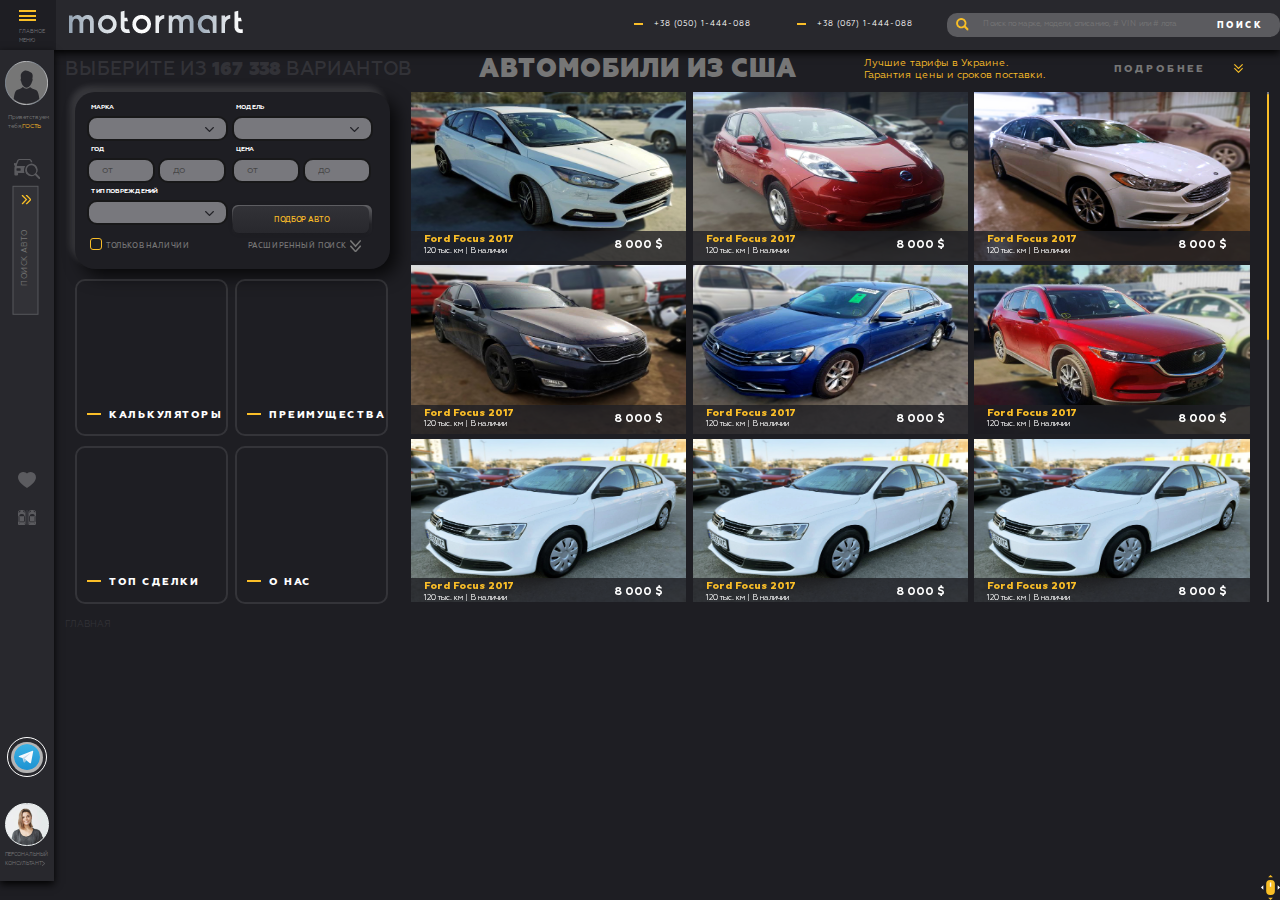
==== commit b8bba2b7: "Add files via upload" ====
--- a/index.html
+++ b/index.html
@@ -1,5 +1,6 @@
 <!DOCTYPE html>
 <html lang="en">
+
 <head>
     <meta charset="UTF-8">
     <meta name="viewport" content="width=device-width, initial-scale=1.0">
@@ -12,8 +13,9 @@
     <link rel="stylesheet" href="css/normalize.css">
     <link rel="stylesheet" href="css/style.min.css">
 </head>
+
 <body>
-   
+
     <header class="header">
         <div class="header__menu">
             <div class="header__menu-inner">
@@ -40,7 +42,7 @@
             </div>
         </div>
         <div class="header-adaptive">
-            <button  class="navigation__menu-btn navigation__menu-favorites">
+            <button class="navigation__menu-btn navigation__menu-favorites">
                 <img src="images/favorites.svg" alt="">
             </button>
             <button class="navigation__menu-btn navigation__menu-comparison">
@@ -51,557 +53,378 @@
             </button>
         </div>
     </header>
-   <div class="inner">
-    <div class="main-container">
-        <section class="navigation">
-            <div class="menu-background"></div>
-            <div class="navigation__inner">
-                <div class="navigation__menu-btn user-btn">
-                    <button class="navigation__user">
-                        <img src="images/user.svg" alt="">
-                    </button>
-                    <div class="navigation__user-text">
-                        Приветствуем тебя,<span>ГОСТЬ</span>
+    <div class="inner">
+        <div class="main-container">
+            <section class="navigation">
+                <div class="menu-background"></div>
+                <div class="navigation__inner">
+                    <div class="navigation__menu-btn user-btn">
+                        <button class="navigation__user">
+                            <img src="images/user.svg" alt="">
+                        </button>
+                        <div class="navigation__user-text">
+                            Приветствуем тебя,<span>ГОСТЬ</span>
+                        </div>
+                        <div class="navigation__menu">
+                            <button class="navigation__menu-icon navigation__menu-carsearch"
+                                style="background-image: url(images/car-search.svg);"></button>
+                            <button class="navigation__menu-search">поиск АВТО</button>
+                        </div>
                     </div>
-                    <div class="navigation__menu">
-                        <button class="navigation__menu-icon navigation__menu-carsearch" style="background-image: url(images/car-search.svg);"></button>
-                        <button class="navigation__menu-search">поиск АВТО</button>
-                    </div>
-                </div>
-
-                <div class="user__menu">
-                    <img src="images/user-menu.svg" alt="">
-                    <a href="#" class="user__menu-link item-login">
-                        <div class="user__menu-item">
-                            <svg xmlns="http://www.w3.org/2000/svg" viewBox="0 0 20.07 8.78">
-                                <defs>
-                                    <style>
-                                        .cls-1 {
-                                            fill: #fff;
-                                        }
-                                    </style>
-                                </defs>
-                                <g id="Слой_2" data-name="Слой 2">
-                                    <g id="ВАРИАНТ_4_гибрид_" data-name="ВАРИАНТ 4 (гибрид)">
-                                        <g id="всплывающие_меню_копия_" data-name="всплывающие меню (копия)">
-                                            <g id="Кабинет">
-                                                <g id="авторизация_регистрация" data-name="авторизация регистрация">
-                                                    <path class="cls-1"
-                                                        d="M15.68,0a4.39,4.39,0,0,0-4.34,3.76H.63A.63.63,0,0,0,.63,5h.62V6.9a.63.63,0,0,0,1.26,0V5H3.76v.62A.63.63,0,0,0,5,5.64V5h6.32a4.39,4.39,0,1,0,4.34-5Zm0,7.52a3.14,3.14,0,1,1,3.13-3.13A3.14,3.14,0,0,1,15.68,7.52Z" />
+
+                    <div class="user__menu">
+                        <img src="images/user-menu.svg" alt="">
+                        <a href="#" class="user__menu-link item-login">
+                            <div class="user__menu-item">
+                                <svg xmlns="http://www.w3.org/2000/svg" viewBox="0 0 20.07 8.78">
+                                    <defs>
+                                        <style>
+                                            .cls-1 {
+                                                fill: #fff;
+                                            }
+                                        </style>
+                                    </defs>
+                                    <g id="Слой_2" data-name="Слой 2">
+                                        <g id="ВАРИАНТ_4_гибрид_" data-name="ВАРИАНТ 4 (гибрид)">
+                                            <g id="всплывающие_меню_копия_" data-name="всплывающие меню (копия)">
+                                                <g id="Кабинет">
+                                                    <g id="авторизация_регистрация" data-name="авторизация регистрация">
+                                                        <path class="cls-1"
+                                                            d="M15.68,0a4.39,4.39,0,0,0-4.34,3.76H.63A.63.63,0,0,0,.63,5h.62V6.9a.63.63,0,0,0,1.26,0V5H3.76v.62A.63.63,0,0,0,5,5.64V5h6.32a4.39,4.39,0,1,0,4.34-5Zm0,7.52a3.14,3.14,0,1,1,3.13-3.13A3.14,3.14,0,0,1,15.68,7.52Z" />
+                                                    </g>
                                                 </g>
                                             </g>
                                         </g>
                                     </g>
-                                </g>
-                            </svg>
-                        </div>
-                        <span>авторизация/регистрация</span>
-                    </a>
-                    <a href="#" class="user__menu-link item-basket">
-                        <div class="user__menu-item">
-                            <svg xmlns="http://www.w3.org/2000/svg" viewBox="0 0 20.06 17.56">
-                                <defs>
-                                    <style>
-                                        .cls-1 {
-                                            fill: #fff;
-                                        }
-                                    </style>
-                                </defs>
-                                <g id="Слой_2" data-name="Слой 2">
-                                    <g id="ВАРИАНТ_4_гибрид_" data-name="ВАРИАНТ 4 (гибрид)">
-                                        <g id="всплывающие_меню_копия_" data-name="всплывающие меню (копия)">
-                                            <g id="Кабинет">
-                                                <path class="cls-1"
-                                                    d="M0,.63a.63.63,0,0,0,.63.62H2.56L3.76,15.1h0a2.51,2.51,0,0,0,4.94.58h2.67a2.51,2.51,0,1,0,0-1.26H8.7A2.51,2.51,0,0,0,4.84,13l-.18-2h.07l12.86-.62a.63.63,0,0,0,.57-.46L20,3.31a.6.6,0,0,0-.1-.55.63.63,0,0,0-.5-.25H3.93L3.76.57A.63.63,0,0,0,3.14,0H.63A.63.63,0,0,0,0,.63ZM13.79,13.79a1.26,1.26,0,1,1-1.25,1.26A1.26,1.26,0,0,1,13.79,13.79Zm-7.52,0A1.26,1.26,0,1,1,5,15.05,1.26,1.26,0,0,1,6.27,13.79Zm12.34-10L17.08,9.11,4.67,9.72l-.11,0L4,3.76Z" />
+                                </svg>
+                            </div>
+                            <span>авторизация/регистрация</span>
+                        </a>
+                        <a href="#" class="user__menu-link item-basket">
+                            <div class="user__menu-item">
+                                <svg xmlns="http://www.w3.org/2000/svg" viewBox="0 0 20.06 17.56">
+                                    <defs>
+                                        <style>
+                                            .cls-1 {
+                                                fill: #fff;
+                                            }
+                                        </style>
+                                    </defs>
+                                    <g id="Слой_2" data-name="Слой 2">
+                                        <g id="ВАРИАНТ_4_гибрид_" data-name="ВАРИАНТ 4 (гибрид)">
+                                            <g id="всплывающие_меню_копия_" data-name="всплывающие меню (копия)">
+                                                <g id="Кабинет">
+                                                    <path class="cls-1"
+                                                        d="M0,.63a.63.63,0,0,0,.63.62H2.56L3.76,15.1h0a2.51,2.51,0,0,0,4.94.58h2.67a2.51,2.51,0,1,0,0-1.26H8.7A2.51,2.51,0,0,0,4.84,13l-.18-2h.07l12.86-.62a.63.63,0,0,0,.57-.46L20,3.31a.6.6,0,0,0-.1-.55.63.63,0,0,0-.5-.25H3.93L3.76.57A.63.63,0,0,0,3.14,0H.63A.63.63,0,0,0,0,.63ZM13.79,13.79a1.26,1.26,0,1,1-1.25,1.26A1.26,1.26,0,0,1,13.79,13.79Zm-7.52,0A1.26,1.26,0,1,1,5,15.05,1.26,1.26,0,0,1,6.27,13.79Zm12.34-10L17.08,9.11,4.67,9.72l-.11,0L4,3.76Z" />
+                                                </g>
                                             </g>
                                         </g>
                                     </g>
-                                </g>
-                            </svg>
-                        </div>
-                        <span>мои заявки</span>
-                    </a>
-                    <a href="#" class="user__menu-link item-mapmarker">
-                        <div class="user__menu-item">
-                            <svg xmlns="http://www.w3.org/2000/svg" viewBox="0 0 20 22.15">
-                                <defs>
-                                    <style>
-                                        .cls-1 {
-                                            fill: #fff;
-                                        }
-                                    </style>
-                                </defs>
-                                <g id="Слой_2" data-name="Слой 2">
-                                    <g id="ВАРИАНТ_4_гибрид_" data-name="ВАРИАНТ 4 (гибрид)">
-                                        <g id="всплывающие_меню_копия_" data-name="всплывающие меню (копия)">
-                                            <g id="Кабинет">
-                                                <path class="cls-1"
-                                                    d="M0,22.15H20l-5.15-6.43h-2c1.78-2.91,3.9-6.84,3.9-9a6.75,6.75,0,0,0-13.5,0c0,2.11,2.14,6.06,3.9,9h-2ZM10,1.3a5.45,5.45,0,0,1,5.44,5.45c0,2.67-4.52,9.64-5.44,11-.92-1.38-5.44-8.35-5.44-11A5.45,5.45,0,0,1,10,1.3Zm.54,18c.19-.28.82-1.2,1.6-2.45H14.3L17.62,21H2.38L5.7,16.86H7.86c.86,1.37,1.52,2.33,1.6,2.45l.54.77Z" />
-                                                <path class="cls-1"
-                                                    d="M10,10.45a3.7,3.7,0,1,0-3.7-3.7A3.7,3.7,0,0,0,10,10.45Zm0-6.1a2.4,2.4,0,1,1-2.4,2.4A2.41,2.41,0,0,1,10,4.35Z" />
+                                </svg>
+                            </div>
+                            <span>мои заявки</span>
+                        </a>
+                        <a href="#" class="user__menu-link item-mapmarker">
+                            <div class="user__menu-item">
+                                <svg xmlns="http://www.w3.org/2000/svg" viewBox="0 0 20 22.15">
+                                    <defs>
+                                        <style>
+                                            .cls-1 {
+                                                fill: #fff;
+                                            }
+                                        </style>
+                                    </defs>
+                                    <g id="Слой_2" data-name="Слой 2">
+                                        <g id="ВАРИАНТ_4_гибрид_" data-name="ВАРИАНТ 4 (гибрид)">
+                                            <g id="всплывающие_меню_копия_" data-name="всплывающие меню (копия)">
+                                                <g id="Кабинет">
+                                                    <path class="cls-1"
+                                                        d="M0,22.15H20l-5.15-6.43h-2c1.78-2.91,3.9-6.84,3.9-9a6.75,6.75,0,0,0-13.5,0c0,2.11,2.14,6.06,3.9,9h-2ZM10,1.3a5.45,5.45,0,0,1,5.44,5.45c0,2.67-4.52,9.64-5.44,11-.92-1.38-5.44-8.35-5.44-11A5.45,5.45,0,0,1,10,1.3Zm.54,18c.19-.28.82-1.2,1.6-2.45H14.3L17.62,21H2.38L5.7,16.86H7.86c.86,1.37,1.52,2.33,1.6,2.45l.54.77Z" />
+                                                    <path class="cls-1"
+                                                        d="M10,10.45a3.7,3.7,0,1,0-3.7-3.7A3.7,3.7,0,0,0,10,10.45Zm0-6.1a2.4,2.4,0,1,1-2.4,2.4A2.41,2.41,0,0,1,10,4.35Z" />
+                                                </g>
                                             </g>
                                         </g>
                                     </g>
-                                </g>
-                            </svg>
-                        </div>
-                        <span>отслеживание доставки</span>
-                    </a>
-                    <a href="#" class="user__menu-link item-view">
-                        <div class="user__menu-item">
-                            <svg xmlns="http://www.w3.org/2000/svg" viewBox="0 0 19.33 12.84">
-                                <defs>
-                                    <style>
-                                        .cls-1 {
-                                            fill: #fff;
-                                        }
-                                    </style>
-                                </defs>
-                                <g id="Слой_2" data-name="Слой 2">
-                                    <g id="_1_Экран_со_свернутой_плиткой_копия_"
-                                        data-name="1 Экран со свернутой плиткой (копия)">
-                                        <g id="хедер_копия2_" data-name="хедер (копия2)">
-                                            <path class="cls-1"
-                                                d="M9.71,11.28A8.71,8.71,0,0,0,14.33,9.9a8.29,8.29,0,0,0,3.33-3.52,9.6,9.6,0,0,0-3.33-3.54A9.69,9.69,0,0,0,9.71,1.57,9.35,9.35,0,0,0,5.1,2.84,8.85,8.85,0,0,0,1.77,6.38a8.47,8.47,0,0,0,2,2.54,8.47,8.47,0,0,0,2.84,1.77,8.62,8.62,0,0,0,3.14.59m9.52-5.4a1.09,1.09,0,0,1,.1.5.75.75,0,0,1-.1.49,10.41,10.41,0,0,1-3.92,4.31,10.13,10.13,0,0,1-5.6,1.66,10.74,10.74,0,0,1-3.92-.78A10,10,0,0,1,2.55,10,11.13,11.13,0,0,1,.1,6.87c0-.11-.1-.3-.1-.49a4.33,4.33,0,0,0,.1-.5,11.31,11.31,0,0,1,4-4.31A10,10,0,0,1,9.71,0a10.06,10.06,0,0,1,5.6,1.57A11.05,11.05,0,0,1,19.23,5.88ZM9.71,2.65a3.6,3.6,0,0,1,2.65,1.08,3.93,3.93,0,0,1,1.08,2.65A3.61,3.61,0,0,1,12.36,9,3.26,3.26,0,0,1,9.71,10.1,3.28,3.28,0,0,1,7.06,9,3.64,3.64,0,0,1,6,6.38a3.69,3.69,0,0,1,.09-1,2.86,2.86,0,0,0,.89.2A2.13,2.13,0,0,0,8.34,5.1a1.94,1.94,0,0,0,.59-1.37,1.65,1.65,0,0,0-.29-.89A4.46,4.46,0,0,1,9.71,2.65Z" />
-                                        </g>
-                                    </g>
-                                </g>
-                            </svg>
-                        </div>
-                        <span>история просмотров</span>
-                    </a>
-                    <a href="#" class="user__menu-link item-navigation">
-                        <div class="user__menu-item">
-                            <svg xmlns="http://www.w3.org/2000/svg" viewBox="0 0 20.07 20.07">
-                                <defs>
-                                    <style>
-                                        .cls-1 {
-                                            fill: #fff;
-                                        }
-                                    </style>
-                                </defs>
-                                <g id="Слой_2" data-name="Слой 2">
-                                    <g id="ВАРИАНТ_4_гибрид_" data-name="ВАРИАНТ 4 (гибрид)">
-                                        <g id="всплывающие_меню_копия_" data-name="всплывающие меню (копия)">
-                                            <g id="Кабинет">
+                                </svg>
+                            </div>
+                            <span>отслеживание доставки</span>
+                        </a>
+                        <a href="#" class="user__menu-link item-view">
+                            <div class="user__menu-item">
+                                <svg xmlns="http://www.w3.org/2000/svg" viewBox="0 0 19.33 12.84">
+                                    <defs>
+                                        <style>
+                                            .cls-1 {
+                                                fill: #fff;
+                                            }
+                                        </style>
+                                    </defs>
+                                    <g id="Слой_2" data-name="Слой 2">
+                                        <g id="_1_Экран_со_свернутой_плиткой_копия_"
+                                            data-name="1 Экран со свернутой плиткой (копия)">
+                                            <g id="хедер_копия2_" data-name="хедер (копия2)">
                                                 <path class="cls-1"
-                                                    d="M10,0A10,10,0,0,0,0,10a10,10,0,1,0,20.07,0A10,10,0,0,0,10,0Zm6.21,16.24A8.79,8.79,0,0,1,1.25,10a8.78,8.78,0,0,1,15-6.2,8.78,8.78,0,0,1,0,12.41Z" />
-                                                <path class="cls-1"
-                                                    d="M13.12,9.8,10.61,3.53A.61.61,0,0,0,10,3.14a.63.63,0,0,0-.58.39L6.94,9.8a.66.66,0,0,0,0,.46h0l2.51,6.27a.64.64,0,0,0,.58.39.62.62,0,0,0,.58-.39l2.51-6.27h0A.61.61,0,0,0,13.12,9.8ZM10,5.45l1.58,4H8.45Zm0,9.16L8.45,10.66h3.16Z" />
+                                                    d="M9.71,11.28A8.71,8.71,0,0,0,14.33,9.9a8.29,8.29,0,0,0,3.33-3.52,9.6,9.6,0,0,0-3.33-3.54A9.69,9.69,0,0,0,9.71,1.57,9.35,9.35,0,0,0,5.1,2.84,8.85,8.85,0,0,0,1.77,6.38a8.47,8.47,0,0,0,2,2.54,8.47,8.47,0,0,0,2.84,1.77,8.62,8.62,0,0,0,3.14.59m9.52-5.4a1.09,1.09,0,0,1,.1.5.75.75,0,0,1-.1.49,10.41,10.41,0,0,1-3.92,4.31,10.13,10.13,0,0,1-5.6,1.66,10.74,10.74,0,0,1-3.92-.78A10,10,0,0,1,2.55,10,11.13,11.13,0,0,1,.1,6.87c0-.11-.1-.3-.1-.49a4.33,4.33,0,0,0,.1-.5,11.31,11.31,0,0,1,4-4.31A10,10,0,0,1,9.71,0a10.06,10.06,0,0,1,5.6,1.57A11.05,11.05,0,0,1,19.23,5.88ZM9.71,2.65a3.6,3.6,0,0,1,2.65,1.08,3.93,3.93,0,0,1,1.08,2.65A3.61,3.61,0,0,1,12.36,9,3.26,3.26,0,0,1,9.71,10.1,3.28,3.28,0,0,1,7.06,9,3.64,3.64,0,0,1,6,6.38a3.69,3.69,0,0,1,.09-1,2.86,2.86,0,0,0,.89.2A2.13,2.13,0,0,0,8.34,5.1a1.94,1.94,0,0,0,.59-1.37,1.65,1.65,0,0,0-.29-.89A4.46,4.46,0,0,1,9.71,2.65Z" />
                                             </g>
                                         </g>
                                     </g>
-                                </g>
-                            </svg>
-                        </div>
-                        <span>Гид по сайту</span>
-                    </a>
-                </div>
-                
-               
-                <div class="navigation__inner-btn">
-                    <button class="navigation__menu-btn navigation__menu-favorites">
-                        <img src="images/favorites.svg" alt="">
-                    </button>
-                    <button class="navigation__menu-btn navigation__menu-comparison">
-                        <img src="images/comparison.svg" alt="">
-                    </button>
-                </div>
-                <div class="navigation__bottom-inner">
-                    <div class="navigation__links-border">
-                        <div class="navigation__links">
-                            <div class="navigation__links-inner">
-                                <img src="images/telegram.svg" alt="">
-                                <img src="images/viber.svg" alt="">
-                                <img src="images/whatsapp.svg" alt="">
-                                <img src="images/message.svg" alt="">
+                                </svg>
+                            </div>
+                            <span>история просмотров</span>
+                        </a>
+                        <a href="#" class="user__menu-link item-navigation">
+                            <div class="user__menu-item">
+                                <svg xmlns="http://www.w3.org/2000/svg" viewBox="0 0 20.07 20.07">
+                                    <defs>
+                                        <style>
+                                            .cls-1 {
+                                                fill: #fff;
+                                            }
+                                        </style>
+                                    </defs>
+                                    <g id="Слой_2" data-name="Слой 2">
+                                        <g id="ВАРИАНТ_4_гибрид_" data-name="ВАРИАНТ 4 (гибрид)">
+                                            <g id="всплывающие_меню_копия_" data-name="всплывающие меню (копия)">
+                                                <g id="Кабинет">
+                                                    <path class="cls-1"
+                                                        d="M10,0A10,10,0,0,0,0,10a10,10,0,1,0,20.07,0A10,10,0,0,0,10,0Zm6.21,16.24A8.79,8.79,0,0,1,1.25,10a8.78,8.78,0,0,1,15-6.2,8.78,8.78,0,0,1,0,12.41Z" />
+                                                    <path class="cls-1"
+                                                        d="M13.12,9.8,10.61,3.53A.61.61,0,0,0,10,3.14a.63.63,0,0,0-.58.39L6.94,9.8a.66.66,0,0,0,0,.46h0l2.51,6.27a.64.64,0,0,0,.58.39.62.62,0,0,0,.58-.39l2.51-6.27h0A.61.61,0,0,0,13.12,9.8ZM10,5.45l1.58,4H8.45Zm0,9.16L8.45,10.66h3.16Z" />
+                                                </g>
+                                            </g>
+                                        </g>
+                                    </g>
+                                </svg>
+                            </div>
+                            <span>Гид по сайту</span>
+                        </a>
+                    </div>
+
+
+                    <div class="navigation__inner-btn">
+                        <button class="navigation__menu-btn navigation__menu-favorites">
+                            <img src="images/favorites.svg" alt="">
+                        </button>
+                        <button class="navigation__menu-btn navigation__menu-comparison">
+                            <img src="images/comparison.svg" alt="">
+                        </button>
+                    </div>
+                    <div class="navigation__bottom-inner">
+                        <div class="navigation__links-border">
+                            <div class="navigation__links">
+                                <div class="navigation__links-inner">
+                                    <img src="images/telegram.svg" alt="">
+                                    <img src="images/viber.svg" alt="">
+                                    <img src="images/whatsapp.svg" alt="">
+                                    <img src="images/message.svg" alt="">
+                                </div>
                             </div>
                         </div>
-                    </div>
-                    <div class="navigation__consultant" style="background-image: url(images/consultant.jpg);"></div>
-                     <div class="navigation__consultant-text">
-                        персональный консультант
+                        <div class="navigation__consultant" style="background-image: url(images/consultant.jpg);"></div>
+                        <div class="navigation__consultant-text">
+                            персональный консультант
+                        </div>
                     </div>
                 </div>
-            </div>
-        </section>
-        <section class="main">
-            <div class="advatages-slider-adaptive">
-               
-                <div class="advatages__item">
-                    <div class="advatages__img" style="background-image: url(images/advatages-slider.jpg);">
-                        <div class="advatages__img-box">
-                            <div class="advatages__img-title">
-                                5 причин ПОЧЕМУ
-                            </div>
-                            <div class="advatages__img-logo">
-                                <img src="images/advages-logo.svg" alt="">
+            </section>
+            <section class="main">
+                <div class="advatages-slider-adaptive">
+                    <div class="advatages__item">
+                        <div class="advatages__img" style="background-image: url(images/advatages-slider.jpg);">
+                            <div class="advatages__img-box">
+                                <div class="advatages__img-title">
+                                    5 причин ПОЧЕМУ
+                                </div>
+                                <div class="advatages__img-logo">
+                                    <img src="images/advages-logo.svg" alt="">
+                                </div>
                             </div>
                         </div>
+                        <div class="advatages__inner advatages__inner-main">
+                            <div class="advatages__inner-left">
+                                <div class="advatages__inner-left__title sup-title">
+                                    АВТОМОБИЛИ
+                                    ИЗ США
+                                </div>
+                                <div class="advatages__inner-left__text">
+                                    на 30-50% дешевле, чем в Украине в наличии и под заказ за 90 дней
+                                </div>
+                            </div>
+                            <ul class="advatages__inner-list advatages__inner-main__list">
+                                <li>Автомобили с американских страховых аукционов, легально завезенные и оформленные в
+                                    Украине. </li>
+                                <li>Итоговая стоимость со всеми сопутствующими платежами на 30-50% дешевле, чем на
+                                    аналогичное авто в Украине.</li>
+                                <li>Доставка менее 90 дней на выгодных условиях.</li>
+                                <li>Никаких сюрпризов. Вся информация по авто находится в отчете CARFAX (от выезда из
+                                    салона, до каждого посещения СТО).</li>
+                            </ul>
+                            <a href="#" class="advatages__inner-left__link">
+                                Подобрать 10 вариантов
+                            </a>
+                        </div>
                     </div>
-                    <div class="advatages__inner">
-                        <div class="advatages__inner-title sup-title">
-                            ВРЕМЯ
+                    <div class="advatages__item">
+                        <div class="advatages__img" style="background-image: url(images/advatages-slider.jpg);">
+                            <div class="advatages__img-box">
+                                <div class="advatages__img-title">
+                                    5 причин ПОЧЕМУ
+                                </div>
+                                <div class="advatages__img-logo">
+                                    <img src="images/advages-logo.svg" alt="">
+                                </div>
+                            </div>
                         </div>
-                        <ul class="advatages__inner-list">
-                            <li>За счет большого количество заказов мы оптимизировали логистику по наземной доставке в США, добились отсутствия продолжительных простоев в ожидании загрузки контейнеров</li>
-                            <li>Мы можем четко спрогнозировать сроки с момента покупки автомобиля. </li>
-                            <li>В зависимости от локации в США доставка занимает от 2 до 3 месяцев.</li>
-                        </ul>
+                        <div class="advatages__inner">
+                            <div class="advatages__inner-title sup-title">
+                                ВРЕМЯ
+                            </div>
+                            <ul class="advatages__inner-list">
+                                <li>За счет большого количество заказов мы оптимизировали логистику по наземной доставке
+                                    в США, добились отсутствия продолжительных простоев в ожидании загрузки контейнеров
+                                </li>
+                                <li>Мы можем четко спрогнозировать сроки с момента покупки автомобиля. </li>
+                                <li>В зависимости от локации в США доставка занимает от 2 до 3 месяцев.</li>
+                            </ul>
+                        </div>
+                        <div class="advatages__number">
+                            01
+                        </div>
                     </div>
-                    <div class="advatages__number">
-                        01
+                    <div class="advatages__item">
+                        <div class="advatages__img" style="background-image: url(images/advatages-slider.jpg);">
+                            <div class="advatages__img-box">
+                                <div class="advatages__img-title">
+                                    5 причин ПОЧЕМУ
+                                </div>
+                                <div class="advatages__img-logo">
+                                    <img src="images/advages-logo.svg" alt="">
+                                </div>
+                            </div>
+                        </div>
+                        <div class="advatages__inner">
+                            <div class="advatages__inner-title sup-title">
+                                ВРЕМЯ
+                            </div>
+                            <ul class="advatages__inner-list">
+                                <li>За счет большого количество заказов мы оптимизировали логистику по наземной доставке
+                                    в США, добились отсутствия продолжительных простоев в ожидании загрузки контейнеров
+                                </li>
+                                <li>Мы можем четко спрогнозировать сроки с момента покупки автомобиля. </li>
+                                <li>В зависимости от локации в США доставка занимает от 2 до 3 месяцев.</li>
+                            </ul>
+                        </div>
+                        <div class="advatages__number">
+                            02
+                        </div>
+                    </div>
+                    <div class="advatages__item">
+                        <div class="advatages__img" style="background-image: url(images/advatages-slider.jpg);">
+                            <div class="advatages__img-box">
+                                <div class="advatages__img-title">
+                                    5 причин ПОЧЕМУ
+                                </div>
+                                <div class="advatages__img-logo">
+                                    <img src="images/advages-logo.svg" alt="">
+                                </div>
+                            </div>
+                        </div>
+                        <div class="advatages__inner">
+                            <div class="advatages__inner-title sup-title">
+                                ВРЕМЯ
+                            </div>
+                            <ul class="advatages__inner-list">
+                                <li>За счет большого количество заказов мы оптимизировали логистику по наземной доставке
+                                    в США, добились отсутствия продолжительных простоев в ожидании загрузки контейнеров
+                                </li>
+                                <li>Мы можем четко спрогнозировать сроки с момента покупки автомобиля. </li>
+                                <li>В зависимости от локации в США доставка занимает от 2 до 3 месяцев.</li>
+                            </ul>
+                        </div>
+                        <div class="advatages__number">
+                            03
+                        </div>
+                    </div>
+                    <div class="advatages__item">
+                        <div class="advatages__img" style="background-image: url(images/advatages-slider.jpg);">
+                            <div class="advatages__img-box">
+                                <div class="advatages__img-title">
+                                    5 причин ПОЧЕМУ
+                                </div>
+                                <div class="advatages__img-logo">
+                                    <img src="images/advages-logo.svg" alt="">
+                                </div>
+                            </div>
+                        </div>
+                        <div class="advatages__inner">
+                            <div class="advatages__inner-title sup-title">
+                                ВРЕМЯ
+                            </div>
+                            <ul class="advatages__inner-list">
+                                <li>За счет большого количество заказов мы оптимизировали логистику по наземной доставке
+                                    в США, добились отсутствия продолжительных простоев в ожидании загрузки контейнеров
+                                </li>
+                                <li>Мы можем четко спрогнозировать сроки с момента покупки автомобиля. </li>
+                                <li>В зависимости от локации в США доставка занимает от 2 до 3 месяцев.</li>
+                            </ul>
+                        </div>
+                        <div class="advatages__number">
+                            04
+                        </div>
+                    </div>
+                    <div class="advatages__item">
+                        <div class="advatages__img" style="background-image: url(images/advatages-slider.jpg);">
+                            <div class="advatages__img-box">
+                                <div class="advatages__img-title">
+                                    5 причин ПОЧЕМУ
+                                </div>
+                                <div class="advatages__img-logo">
+                                    <img src="images/advages-logo.svg" alt="">
+                                </div>
+                            </div>
+                        </div>
+                        <div class="advatages__inner">
+                            <div class="advatages__inner-title sup-title">
+                                ВРЕМЯ
+                            </div>
+                            <ul class="advatages__inner-list">
+                                <li>За счет большого количество заказов мы оптимизировали логистику по наземной доставке
+                                    в США, добились отсутствия продолжительных простоев в ожидании загрузки контейнеров
+                                </li>
+                                <li>Мы можем четко спрогнозировать сроки с момента покупки автомобиля. </li>
+                                <li>В зависимости от локации в США доставка занимает от 2 до 3 месяцев.</li>
+                            </ul>
+                        </div>
+                        <div class="advatages__number">
+                            05
+                        </div>
                     </div>
                 </div>
-                <div class="advatages__item">
-                    <div class="advatages__img" style="background-image: url(images/advatages-slider.jpg);">
-                        <div class="advatages__img-box">
-                            <div class="advatages__img-title">
-                                5 причин ПОЧЕМУ
-                            </div>
-                            <div class="advatages__img-logo">
-                                <img src="images/advages-logo.svg" alt="">
-                            </div>
-                        </div>
+                <div class="main__head">
+                    <div class="main__search-title">
+                        ВЫБЕРИТЕ ИЗ <span>167 338</span> ВАРИАНТОВ
                     </div>
-                    <div class="advatages__inner">
-                        <div class="advatages__inner-title sup-title">
-                            ВРЕМЯ
-                        </div>
-                        <ul class="advatages__inner-list">
-                            <li>За счет большого количество заказов мы оптимизировали логистику по наземной доставке в США, добились отсутствия продолжительных простоев в ожидании загрузки контейнеров</li>
-                            <li>Мы можем четко спрогнозировать сроки с момента покупки автомобиля. </li>
-                            <li>В зависимости от локации в США доставка занимает от 2 до 3 месяцев.</li>
-                        </ul>
+                    <div class="main__items-title">
+                        АВТОМОБИЛИ ИЗ США
                     </div>
-                    <div class="advatages__number">
-                        02
+                    <div class="main__items-text">
+                        Лучшие тарифы в Украине.
+                        Гарантия цены и сроков поставки.
+                    </div>
+                    <div href="#" class="main__items-link">
+                        подробнее
                     </div>
                 </div>
-                <div class="advatages__item">
-                    <div class="advatages__img" style="background-image: url(images/advatages-slider.jpg);">
-                        <div class="advatages__img-box">
-                            <div class="advatages__img-title">
-                                5 причин ПОЧЕМУ
-                            </div>
-                            <div class="advatages__img-logo">
-                                <img src="images/advages-logo.svg" alt="">
-                            </div>
-                        </div>
-                    </div>
-                    <div class="advatages__inner">
-                        <div class="advatages__inner-title sup-title">
-                            ВРЕМЯ
-                        </div>
-                        <ul class="advatages__inner-list">
-                            <li>За счет большого количество заказов мы оптимизировали логистику по наземной доставке в США, добились отсутствия продолжительных простоев в ожидании загрузки контейнеров</li>
-                            <li>Мы можем четко спрогнозировать сроки с момента покупки автомобиля. </li>
-                            <li>В зависимости от локации в США доставка занимает от 2 до 3 месяцев.</li>
-                        </ul>
-                    </div>
-                    <div class="advatages__number">
-                        03
-                    </div>
-                </div>
-                <div class="advatages__item">
-                    <div class="advatages__img" style="background-image: url(images/advatages-slider.jpg);">
-                        <div class="advatages__img-box">
-                            <div class="advatages__img-title">
-                                5 причин ПОЧЕМУ
-                            </div>
-                            <div class="advatages__img-logo">
-                                <img src="images/advages-logo.svg" alt="">
-                            </div>
-                        </div>
-                    </div>
-                    <div class="advatages__inner">
-                        <div class="advatages__inner-title sup-title">
-                            ВРЕМЯ
-                        </div>
-                        <ul class="advatages__inner-list">
-                            <li>За счет большого количество заказов мы оптимизировали логистику по наземной доставке в США, добились отсутствия продолжительных простоев в ожидании загрузки контейнеров</li>
-                            <li>Мы можем четко спрогнозировать сроки с момента покупки автомобиля. </li>
-                            <li>В зависимости от локации в США доставка занимает от 2 до 3 месяцев.</li>
-                        </ul>
-                    </div>
-                    <div class="advatages__number">
-                        04
-                    </div>
-                </div>
-                <div class="advatages__item">
-                    <div class="advatages__img" style="background-image: url(images/advatages-slider.jpg);">
-                        <div class="advatages__img-box">
-                            <div class="advatages__img-title">
-                                5 причин ПОЧЕМУ
-                            </div>
-                            <div class="advatages__img-logo">
-                                <img src="images/advages-logo.svg" alt="">
-                            </div>
-                        </div>
-                    </div>
-                    <div class="advatages__inner">
-                        <div class="advatages__inner-title sup-title">
-                            ВРЕМЯ
-                        </div>
-                        <ul class="advatages__inner-list">
-                            <li>За счет большого количество заказов мы оптимизировали логистику по наземной доставке в США, добились отсутствия продолжительных простоев в ожидании загрузки контейнеров</li>
-                            <li>Мы можем четко спрогнозировать сроки с момента покупки автомобиля. </li>
-                            <li>В зависимости от локации в США доставка занимает от 2 до 3 месяцев.</li>
-                        </ul>
-                    </div>
-                    <div class="advatages__number">
-                        05
-                    </div>
-                </div>
-            </div>
-            <div class="main__head">
-                <div class="main__search-title">
-                    ВЫБЕРИТЕ ИЗ <span>167 338</span> ВАРИАНТОВ
-                </div>
-                <div class="main__items-title">
-                    АВТОМОБИЛИ ИЗ США
-                </div>
-                <div class="main__items-text">
-                    Лучшие тарифы в Украине. 
-                    Гарантия цены и сроков поставки.
-                </div>
-                <div href="#" class="main__items-link">
-                    подробнее
-                </div>
-            </div>
-            <div class="container">
-             
-                <div class="main__inner">
-                   <div class="main__search">
-                        <div class="main__search-form">
-                            <form>
-                                <div class="main__form-row">
-                                    <label for="">Марка</label>
-                                    <select  name="" id="" data-placeholder>
-                                        <option value=""></option>
-                                        <option value=""></option>
-                                        <option value=""></option>
-                                    </select>
-                                </div>
-                                <div class="main__form-row">
-                                    <label for="">модель</label>
-                                    <select  name="" id="" data-placeholder>
-                                        <option value=""></option>
-                                        <option value=""></option>
-                                        <option value=""></option>
-                                    </select>
-                                </div>
-                                <div class="main__form-row">
-                                    <label for="">год</label>
-                                    <input  type="number" placeholder="от">
-                                    <input type="number" placeholder="до">
-                                </div>
-                                <div class="main__form-row" data-placeholder>
-                                    <label for="">цена</label>
-                                    <input  type="number" placeholder="от">
-                                    <input type="number" placeholder="до">
-                                </div>
-                                <div class="main__form-row">
-                                    <label for="">тип повреждений</label>
-                                    <select  name="" id="" data-placeholder>
-                                        <option value=""></option>
-                                        <option value=""></option>
-                                        <option value=""></option>
-                                    </select>
-                                </div>
-                                <div class="main__form-row advanced-row">
-                                    <label for="">Характер повреждения</label>
-                                    <select  name="" id="" data-placeholder>
-                                        <option value=""></option>
-                                        <option value=""></option>
-                                        <option value=""></option>
-                                    </select>
-                                </div>
-                                <div class="main__form-row advanced-row">
-                                    <label for="">год</label>
-                                    <input type="number" placeholder="от">
-                                    <input type="number" placeholder="до">
-                                </div>
-                                <div class="main__form-row advanced-row">
-                                    <label for="">привод</label>
-                                    <select  name="" id="" data-placeholder>
-                                        <option value=""></option>
-                                        <option value=""></option>
-                                        <option value=""></option>
-                                    </select>
-                                </div>
-                                <div class="main__form-row advanced-row">
-                                    <label for="">расположение</label>
-                                    <select  name="" id="" data-placeholder>
-                                        <option value=""></option>
-                                        <option value=""></option>
-                                        <option value=""></option>
-                                    </select>
-                                </div>
-                                <div class="main__form-row advanced-row">
-                                    <label for="">коробка</label>
-                                    <select  name="" id="" data-placeholder>
-                                        <option value=""></option>
-                                        <option value=""></option>
-                                        <option value=""></option>
-                                    </select>
-                                </div>
-                                <div class="main__form-row advanced-row">
-                                    <label for="">продавец</label>
-                                    <select  name="" id="" data-placeholder>
-                                        <option value=""></option>
-                                        <option value=""></option>
-                                        <option value=""></option>
-                                    </select>
-                                </div>
-                                <div class="main__form-row advanced-row">
-                                    <label for="">недавно добавленные</label>
-                                    <select name="" id="" data-placeholder>
-                                        <option value=""></option>
-                                        <option value=""></option>
-                                        <option value=""></option>
-                                    </select>
-                                </div>
-                                <div class="main__form-row advanced-row">
-                                    <label for="">недавно добавленные</label>
-                                    <select  name="" id="" data-placeholder>
-                                        <option value=""></option>
-                                        <option value=""></option>
-                                        <option value=""></option>
-                                    </select>
-                                </div>
-                                <div class="main__form-row">
-                                    <div class="selection-btn__wrapper">
-                                        <button class="selection-btn" type="submit">Подбор авто</button>
-                                    </div>
-                                    
-                                </div>
-                                <div class="main__form-row">
-                                    <input type="checkbox" id="instock">
-                                    <label for="instock" id="checkbox-instock">только В НАЛИЧИИ</label>
-                                </div>
-                                <div class="main__form-row">
-                                    <a href="#"  class="advanced-search">расширенный поиск</a>
-                                </div>
-                                <div class="main__form-row advanced-search__hide">
-                                    <a href="#"  class="advanced-hide">свернуть в быстрый поиск</a>
-                                </div>
-                            </form>
-                        </div>
-                        <div class="nav-cards">
-                            <div class="nav-card">
-                                <div class="nav-card__open-title">калькуляторы</div>
-                                <ul class="nav-card__list">
-                                    <li>
-                                        <a href="#" class="nav-card__link">доставки <span class="nav-card__calculator">(стоимость, сроки)</span></a>
-                                        <svg xmlns="http://www.w3.org/2000/svg" viewBox="0 0 9.65 5.51"><defs><style>.cls-1{fill:#fff;}</style></defs><g id="Слой_2" data-name="Слой 2"><g id="фон_копия2_" data-name="фон (копия2)"><g id="индикаторы-ярлыки"><path class="cls-1" d="M6.88,0a.23.23,0,0,1,.18.09l2.5,2.49a.23.23,0,0,1,.09.18.2.2,0,0,1-.09.17l-2.5,2.5a.22.22,0,0,1-.18.08.24.24,0,0,1-.18-.08l-.15-.15a.21.21,0,0,1-.09-.18.26.26,0,0,1,.09-.19L8.36,3.12H.26a.24.24,0,0,1-.18-.07A.22.22,0,0,1,0,2.86V2.65a.22.22,0,0,1,.08-.18.25.25,0,0,1,.18-.08h8.1L6.55.6A.25.25,0,0,1,6.46.41.2.2,0,0,1,6.55.24L6.7.09A.26.26,0,0,1,6.88,0Z"/></g></g></g></svg>
-                                    </li>
-                                    <li>
-                                        <a href="#" class="nav-card__link">растаможки</a>
-                                        <svg xmlns="http://www.w3.org/2000/svg" viewBox="0 0 9.65 5.51"><defs><style>.cls-1{fill:#fff;}</style></defs><g id="Слой_2" data-name="Слой 2"><g id="фон_копия2_" data-name="фон (копия2)"><g id="индикаторы-ярлыки"><path class="cls-1" d="M6.88,0a.23.23,0,0,1,.18.09l2.5,2.49a.23.23,0,0,1,.09.18.2.2,0,0,1-.09.17l-2.5,2.5a.22.22,0,0,1-.18.08.24.24,0,0,1-.18-.08l-.15-.15a.21.21,0,0,1-.09-.18.26.26,0,0,1,.09-.19L8.36,3.12H.26a.24.24,0,0,1-.18-.07A.22.22,0,0,1,0,2.86V2.65a.22.22,0,0,1,.08-.18.25.25,0,0,1,.18-.08h8.1L6.55.6A.25.25,0,0,1,6.46.41.2.2,0,0,1,6.55.24L6.7.09A.26.26,0,0,1,6.88,0Z"/></g></g></g></svg>
-                                    </li>
-                                    <li>
-                                        <a href="#" class="nav-card__link">Финансовые <span class="nav-card__calculator">(кредит, лизинг, trade-in)</span></a>
-                                        <svg xmlns="http://www.w3.org/2000/svg" viewBox="0 0 9.65 5.51"><defs><style>.cls-1{fill:#fff;}</style></defs><g id="Слой_2" data-name="Слой 2"><g id="фон_копия2_" data-name="фон (копия2)"><g id="индикаторы-ярлыки"><path class="cls-1" d="M6.88,0a.23.23,0,0,1,.18.09l2.5,2.49a.23.23,0,0,1,.09.18.2.2,0,0,1-.09.17l-2.5,2.5a.22.22,0,0,1-.18.08.24.24,0,0,1-.18-.08l-.15-.15a.21.21,0,0,1-.09-.18.26.26,0,0,1,.09-.19L8.36,3.12H.26a.24.24,0,0,1-.18-.07A.22.22,0,0,1,0,2.86V2.65a.22.22,0,0,1,.08-.18.25.25,0,0,1,.18-.08h8.1L6.55.6A.25.25,0,0,1,6.46.41.2.2,0,0,1,6.55.24L6.7.09A.26.26,0,0,1,6.88,0Z"/></g></g></g></svg>
-                                    </li>
-                                </ul>
-                                <a href="#" class="nav-card-title">калькуляторы</a>   
-                            </div>
-                            <div class="nav-card">
-                                <div class="nav-card__open-title">преимущества</div>
-                                 <ul class="nav-card__list">
-                                    <li>
-                                        <a href="#" class="nav-card__link">Мотормарт <span class="nav-card__advantage">VS</span> Конкуренты</a>
-                                        <svg xmlns="http://www.w3.org/2000/svg" viewBox="0 0 9.65 5.51"><defs><style>.cls-1{fill:#fff;}</style></defs><g id="Слой_2" data-name="Слой 2"><g id="фон_копия2_" data-name="фон (копия2)"><g id="индикаторы-ярлыки"><path class="cls-1" d="M6.88,0a.23.23,0,0,1,.18.09l2.5,2.49a.23.23,0,0,1,.09.18.2.2,0,0,1-.09.17l-2.5,2.5a.22.22,0,0,1-.18.08.24.24,0,0,1-.18-.08l-.15-.15a.21.21,0,0,1-.09-.18.26.26,0,0,1,.09-.19L8.36,3.12H.26a.24.24,0,0,1-.18-.07A.22.22,0,0,1,0,2.86V2.65a.22.22,0,0,1,.08-.18.25.25,0,0,1,.18-.08h8.1L6.55.6A.25.25,0,0,1,6.46.41.2.2,0,0,1,6.55.24L6.7.09A.26.26,0,0,1,6.88,0Z"/></g></g></g></svg>
-                                    </li>
-                                    <li> 
-                                        <a href="#" class="nav-card__link">Авто из США <span class="nav-card__advantage">VS</span> Авто <br> из Украины</a>
-                                        <svg xmlns="http://www.w3.org/2000/svg" viewBox="0 0 9.65 5.51"><defs><style>.cls-1{fill:#fff;}</style></defs><g id="Слой_2" data-name="Слой 2"><g id="фон_копия2_" data-name="фон (копия2)"><g id="индикаторы-ярлыки"><path class="cls-1" d="M6.88,0a.23.23,0,0,1,.18.09l2.5,2.49a.23.23,0,0,1,.09.18.2.2,0,0,1-.09.17l-2.5,2.5a.22.22,0,0,1-.18.08.24.24,0,0,1-.18-.08l-.15-.15a.21.21,0,0,1-.09-.18.26.26,0,0,1,.09-.19L8.36,3.12H.26a.24.24,0,0,1-.18-.07A.22.22,0,0,1,0,2.86V2.65a.22.22,0,0,1,.08-.18.25.25,0,0,1,.18-.08h8.1L6.55.6A.25.25,0,0,1,6.46.41.2.2,0,0,1,6.55.24L6.7.09A.26.26,0,0,1,6.88,0Z"/></g></g></g></svg>
-                                    </li>
-                                 </ul> 
-                                <a href="#" class="nav-card-title">преимущества</a>
-                            </div>
-                            <div class="nav-card">
-                                <div class="nav-card__open-title">ТОП СДЕЛКИ</div>
-                                 <ul class="nav-card__list">
-                                     <li>
-                                        <a href="#" class="nav-card__link">ТОП Copart</a>
-                                        <svg xmlns="http://www.w3.org/2000/svg" viewBox="0 0 9.65 5.51"><defs><style>.cls-1{fill:#fff;}</style></defs><g id="Слой_2" data-name="Слой 2"><g id="фон_копия2_" data-name="фон (копия2)"><g id="индикаторы-ярлыки"><path class="cls-1" d="M6.88,0a.23.23,0,0,1,.18.09l2.5,2.49a.23.23,0,0,1,.09.18.2.2,0,0,1-.09.17l-2.5,2.5a.22.22,0,0,1-.18.08.24.24,0,0,1-.18-.08l-.15-.15a.21.21,0,0,1-.09-.18.26.26,0,0,1,.09-.19L8.36,3.12H.26a.24.24,0,0,1-.18-.07A.22.22,0,0,1,0,2.86V2.65a.22.22,0,0,1,.08-.18.25.25,0,0,1,.18-.08h8.1L6.55.6A.25.25,0,0,1,6.46.41.2.2,0,0,1,6.55.24L6.7.09A.26.26,0,0,1,6.88,0Z"/></g></g></g></svg>
-                                    </li>
-                                     <li>
-                                        <a href="#" class="nav-card__link">ТОП  IAAI.COM</a>
-                                        <svg xmlns="http://www.w3.org/2000/svg" viewBox="0 0 9.65 5.51"><defs><style>.cls-1{fill:#fff;}</style></defs><g id="Слой_2" data-name="Слой 2"><g id="фон_копия2_" data-name="фон (копия2)"><g id="индикаторы-ярлыки"><path class="cls-1" d="M6.88,0a.23.23,0,0,1,.18.09l2.5,2.49a.23.23,0,0,1,.09.18.2.2,0,0,1-.09.17l-2.5,2.5a.22.22,0,0,1-.18.08.24.24,0,0,1-.18-.08l-.15-.15a.21.21,0,0,1-.09-.18.26.26,0,0,1,.09-.19L8.36,3.12H.26a.24.24,0,0,1-.18-.07A.22.22,0,0,1,0,2.86V2.65a.22.22,0,0,1,.08-.18.25.25,0,0,1,.18-.08h8.1L6.55.6A.25.25,0,0,1,6.46.41.2.2,0,0,1,6.55.24L6.7.09A.26.26,0,0,1,6.88,0Z"/></g></g></g></svg>
-                                    </li>
-                                     <li> 
-                                        <a href="#" class="nav-card__link">топ продаж</a>
-                                        <svg xmlns="http://www.w3.org/2000/svg" viewBox="0 0 9.65 5.51"><defs><style>.cls-1{fill:#fff;}</style></defs><g id="Слой_2" data-name="Слой 2"><g id="фон_копия2_" data-name="фон (копия2)"><g id="индикаторы-ярлыки"><path class="cls-1" d="M6.88,0a.23.23,0,0,1,.18.09l2.5,2.49a.23.23,0,0,1,.09.18.2.2,0,0,1-.09.17l-2.5,2.5a.22.22,0,0,1-.18.08.24.24,0,0,1-.18-.08l-.15-.15a.21.21,0,0,1-.09-.18.26.26,0,0,1,.09-.19L8.36,3.12H.26a.24.24,0,0,1-.18-.07A.22.22,0,0,1,0,2.86V2.65a.22.22,0,0,1,.08-.18.25.25,0,0,1,.18-.08h8.1L6.55.6A.25.25,0,0,1,6.46.41.2.2,0,0,1,6.55.24L6.7.09A.26.26,0,0,1,6.88,0Z"/></g></g></g></svg>
-                                    </li>
-                                     <li>
-                                        <a href="#" class="nav-card__link">топ поиска</a>
-                                        <svg xmlns="http://www.w3.org/2000/svg" viewBox="0 0 9.65 5.51"><defs><style>.cls-1{fill:#fff;}</style></defs><g id="Слой_2" data-name="Слой 2"><g id="фон_копия2_" data-name="фон (копия2)"><g id="индикаторы-ярлыки"><path class="cls-1" d="M6.88,0a.23.23,0,0,1,.18.09l2.5,2.49a.23.23,0,0,1,.09.18.2.2,0,0,1-.09.17l-2.5,2.5a.22.22,0,0,1-.18.08.24.24,0,0,1-.18-.08l-.15-.15a.21.21,0,0,1-.09-.18.26.26,0,0,1,.09-.19L8.36,3.12H.26a.24.24,0,0,1-.18-.07A.22.22,0,0,1,0,2.86V2.65a.22.22,0,0,1,.08-.18.25.25,0,0,1,.18-.08h8.1L6.55.6A.25.25,0,0,1,6.46.41.2.2,0,0,1,6.55.24L6.7.09A.26.26,0,0,1,6.88,0Z"/></g></g></g></svg>
-                                    </li>
-                                 </ul>
-                                <a href="#" class="nav-card-title">ТОП СДЕЛКИ</a>
-                            </div>
-                            <div class="nav-card">
-                                <div class="nav-card__open-title">о нас</div>
-                                 <ul class="nav-card__list">
-                                     <li>
-                                        <a href="#" class="nav-card__link">тщательный отбор</a>
-                                        <svg xmlns="http://www.w3.org/2000/svg" viewBox="0 0 9.65 5.51"><defs><style>.cls-1{fill:#fff;}</style></defs><g id="Слой_2" data-name="Слой 2"><g id="фон_копия2_" data-name="фон (копия2)"><g id="индикаторы-ярлыки"><path class="cls-1" d="M6.88,0a.23.23,0,0,1,.18.09l2.5,2.49a.23.23,0,0,1,.09.18.2.2,0,0,1-.09.17l-2.5,2.5a.22.22,0,0,1-.18.08.24.24,0,0,1-.18-.08l-.15-.15a.21.21,0,0,1-.09-.18.26.26,0,0,1,.09-.19L8.36,3.12H.26a.24.24,0,0,1-.18-.07A.22.22,0,0,1,0,2.86V2.65a.22.22,0,0,1,.08-.18.25.25,0,0,1,.18-.08h8.1L6.55.6A.25.25,0,0,1,6.46.41.2.2,0,0,1,6.55.24L6.7.09A.26.26,0,0,1,6.88,0Z"/></g></g></g></svg>
-                                    </li>
-                                     <li>
-                                        <a href="#" class="nav-card__link">быстрая доставка</a>
-                                        <svg xmlns="http://www.w3.org/2000/svg" viewBox="0 0 9.65 5.51"><defs><style>.cls-1{fill:#fff;}</style></defs><g id="Слой_2" data-name="Слой 2"><g id="фон_копия2_" data-name="фон (копия2)"><g id="индикаторы-ярлыки"><path class="cls-1" d="M6.88,0a.23.23,0,0,1,.18.09l2.5,2.49a.23.23,0,0,1,.09.18.2.2,0,0,1-.09.17l-2.5,2.5a.22.22,0,0,1-.18.08.24.24,0,0,1-.18-.08l-.15-.15a.21.21,0,0,1-.09-.18.26.26,0,0,1,.09-.19L8.36,3.12H.26a.24.24,0,0,1-.18-.07A.22.22,0,0,1,0,2.86V2.65a.22.22,0,0,1,.08-.18.25.25,0,0,1,.18-.08h8.1L6.55.6A.25.25,0,0,1,6.46.41.2.2,0,0,1,6.55.24L6.7.09A.26.26,0,0,1,6.88,0Z"/></g></g></g></svg>
-                                    </li>
-                                     <li>
-                                        <a href="#" class="nav-card__link">простое оформление</a>
-                                        <svg xmlns="http://www.w3.org/2000/svg" viewBox="0 0 9.65 5.51"><defs><style>.cls-1{fill:#fff;}</style></defs><g id="Слой_2" data-name="Слой 2"><g id="фон_копия2_" data-name="фон (копия2)"><g id="индикаторы-ярлыки"><path class="cls-1" d="M6.88,0a.23.23,0,0,1,.18.09l2.5,2.49a.23.23,0,0,1,.09.18.2.2,0,0,1-.09.17l-2.5,2.5a.22.22,0,0,1-.18.08.24.24,0,0,1-.18-.08l-.15-.15a.21.21,0,0,1-.09-.18.26.26,0,0,1,.09-.19L8.36,3.12H.26a.24.24,0,0,1-.18-.07A.22.22,0,0,1,0,2.86V2.65a.22.22,0,0,1,.08-.18.25.25,0,0,1,.18-.08h8.1L6.55.6A.25.25,0,0,1,6.46.41.2.2,0,0,1,6.55.24L6.7.09A.26.26,0,0,1,6.88,0Z"/></g></g></g></svg>
-                                    </li>
-                                     <li>
-                                        <a href="#" class="nav-card__link">отзывы покупателей</a>
-                                        <svg xmlns="http://www.w3.org/2000/svg" viewBox="0 0 9.65 5.51"><defs><style>.cls-1{fill:#fff;}</style></defs><g id="Слой_2" data-name="Слой 2"><g id="фон_копия2_" data-name="фон (копия2)"><g id="индикаторы-ярлыки"><path class="cls-1" d="M6.88,0a.23.23,0,0,1,.18.09l2.5,2.49a.23.23,0,0,1,.09.18.2.2,0,0,1-.09.17l-2.5,2.5a.22.22,0,0,1-.18.08.24.24,0,0,1-.18-.08l-.15-.15a.21.21,0,0,1-.09-.18.26.26,0,0,1,.09-.19L8.36,3.12H.26a.24.24,0,0,1-.18-.07A.22.22,0,0,1,0,2.86V2.65a.22.22,0,0,1,.08-.18.25.25,0,0,1,.18-.08h8.1L6.55.6A.25.25,0,0,1,6.46.41.2.2,0,0,1,6.55.24L6.7.09A.26.26,0,0,1,6.88,0Z"/></g></g></g></svg>
-                                    </li>
-                                 </ul>
-                                <a href="#" class="nav-card-title">о нас</a>
-                            </div>
-                        </div>
-                        <div class="navigation__menu-adaptive">
-                            <div class="navigation__menu-img">
-                                <div class="navigation__consultant" style="background-image: url(images/consultant.jpg);"></div>
-                                <div class="navigation__links-border">
-                                    <div class="navigation__links">
-                                        <div class="navigation__links-inner">
-                                            <!-- <div class="navigation__links-img"  style="background-image: url(images/telegram.svg);"></div>
-                                            <div class="navigation__links-img"  style="background-image: url(images/viber.svg);"></div>
-                                            <div class="navigation__links-img"  style="background-image: url(images/whatsapp.svg);"></div>
-                                            <div class="navigation__links-img"  style="background-image: url(images/message.svg);"></div> -->
-                                            <img src="images/telegram.svg" alt="">
-                                            <img src="images/viber.svg" alt="">
-                                            <img src="images/whatsapp.svg" alt="">
-                                            <img src="images/message.svg" alt="">
-                                        </div>
-                                    </div>
-                                </div>
-                            </div>
-                            <button class="navigation__menu-button">
-                                <svg class="car-search__icon" xmlns="http://www.w3.org/2000/svg" viewBox="0 0 40 29.34"><defs><style>.cls-1{fill:#5b5b5f;}</style></defs><g id="Слой_2" data-name="Слой 2"><g id="ВАРИАНТ_4_гибрид_" data-name="ВАРИАНТ 4 (гибрид)"><g id="ГЛАВНАЯ_СТРАНИЦА_копия_" data-name="ГЛАВНАЯ СТРАНИЦА (копия)"><g id="фон_копия_" data-name="фон (копия)"><g id="левая_панель" data-name="левая панель"><path class="cls-1" d="M15.37,16.49a11.62,11.62,0,0,1,1.92-6.4H5.44A.85.85,0,0,1,4.6,8.83l2.54-6.2A2.21,2.21,0,0,1,9,1.36H23.12A2.19,2.19,0,0,1,25,2.63l.94,2.27c.35,0,.71-.05,1.07-.05a9.92,9.92,0,0,1,1.23.07L27.09,2.11A3.69,3.69,0,0,0,24,0H8.19A3.69,3.69,0,0,0,5.05,2.11L3.37,6.21,1.75,5.76a1.65,1.65,0,0,0-.43-.06A1.32,1.32,0,0,0,0,7.09v1A1.72,1.72,0,0,0,1.71,9.76h.2l-.27.66a12.85,12.85,0,0,0-.8,4.07v8.15a1.7,1.7,0,0,0,1.7,1.7H4.77a1.7,1.7,0,0,0,1.71-1.7v-2h9.65A11.67,11.67,0,0,1,15.37,16.49Zm-5,.18a.69.69,0,0,1-.69.69H4.81a.69.69,0,0,1-.69-.69V14.35a.69.69,0,0,1,.69-.68H9.64a.69.69,0,0,1,.69.68Zm16.13,8.62a9.43,9.43,0,0,0,5.63-1.85l5.48,5.48a1.43,1.43,0,0,0,1,.42,1.39,1.39,0,0,0,1-.42,1.41,1.41,0,0,0,0-2L34.1,21.43a9.49,9.49,0,0,0-.93-12.34L33.08,9A9.63,9.63,0,0,0,18.37,20.75a9.64,9.64,0,0,0,1.38,1.76A9.42,9.42,0,0,0,26.46,25.29Zm-4.7-14.2a6.66,6.66,0,0,1,9.4,0,6.72,6.72,0,0,1,1.27,1.79A6.51,6.51,0,0,1,22.3,21a6.17,6.17,0,0,1-.54-.48,6.65,6.65,0,0,1,0-9.41Z"/></g></g></g></g></g></svg>
-                                    поиск АВТО
-                                <svg class="navigation-adaptive__arrows" xmlns="http://www.w3.org/2000/svg" viewBox="0 0 15.67 15.84"><defs><style>.cls-1{fill:#f9bf26;}</style></defs><g id="Слой_2" data-name="Слой 2"><g id="ВАРИАНТ_4_гибрид_" data-name="ВАРИАНТ 4 (гибрид)"><g id="ГЛАВНАЯ_СТРАНИЦА_копия_" data-name="ГЛАВНАЯ СТРАНИЦА (копия)"><g id="фон_копия_" data-name="фон (копия)"><g id="левая_панель" data-name="левая панель"><path class="cls-1" d="M1.18,0a.69.69,0,0,1,.51.25l7,7.18A.58.58,0,0,1,9,7.92a.61.61,0,0,1-.24.5l-7,7.17a.69.69,0,0,1-.51.25.69.69,0,0,1-.51-.25l-.43-.43a.59.59,0,0,1-.24-.5.77.77,0,0,1,.24-.55L6.35,7.92.24,1.73A.77.77,0,0,1,0,1.18.59.59,0,0,1,.24.68L.67.25A.69.69,0,0,1,1.18,0Z"/><path class="cls-1" d="M7.89,0a.71.71,0,0,1,.52.25l7,7.18a.58.58,0,0,1,.24.49.61.61,0,0,1-.24.5l-7,7.17a.71.71,0,0,1-.52.25.69.69,0,0,1-.51-.25L7,15.16a.58.58,0,0,1-.25-.5A.74.74,0,0,1,7,14.11l6.11-6.19L7,1.73a.74.74,0,0,1-.25-.55A.58.58,0,0,1,7,.68L7.38.25A.69.69,0,0,1,7.89,0Z"/></g></g></g></g></g></svg>
-                            </button>
-                            <div class="navigation__menu-btn">
-                                <div></div>
-                                <div></div>
-                                <div></div>
-                            </div>
-                            
-                        </div>
-                        <div class="main__search-form adaptive">
-                            <form>
+                <div class="container">
+
+                    <div class="main__inner">
+                        <div class="main__search">
+                            <div class="main__search-form">
                                 <form>
                                     <div class="main__form-row">
                                         <label for="">Марка</label>
-                                        <select  name="" id="" data-placeholder>
+                                        <select name="" id="" data-placeholder>
                                             <option value=""></option>
                                             <option value=""></option>
                                             <option value=""></option>
@@ -609,7 +432,7 @@
                                     </div>
                                     <div class="main__form-row">
                                         <label for="">модель</label>
-                                        <select  name="" id="" data-placeholder>
+                                        <select name="" id="" data-placeholder>
                                             <option value=""></option>
                                             <option value=""></option>
                                             <option value=""></option>
@@ -617,17 +440,17 @@
                                     </div>
                                     <div class="main__form-row">
                                         <label for="">год</label>
-                                        <input  type="number" placeholder="до">
+                                        <input type="number" placeholder="от">
                                         <input type="number" placeholder="до">
                                     </div>
                                     <div class="main__form-row" data-placeholder>
                                         <label for="">цена</label>
-                                        <input  type="number" placeholder="от">
+                                        <input type="number" placeholder="от">
                                         <input type="number" placeholder="до">
                                     </div>
                                     <div class="main__form-row">
                                         <label for="">тип повреждений</label>
-                                        <select  name="" id="" data-placeholder>
+                                        <select name="" id="" data-placeholder>
                                             <option value=""></option>
                                             <option value=""></option>
                                             <option value=""></option>
@@ -635,7 +458,7 @@
                                     </div>
                                     <div class="main__form-row advanced-row">
                                         <label for="">Характер повреждения</label>
-                                        <select  name="" id="" data-placeholder>
+                                        <select name="" id="" data-placeholder>
                                             <option value=""></option>
                                             <option value=""></option>
                                             <option value=""></option>
@@ -648,7 +471,7 @@
                                     </div>
                                     <div class="main__form-row advanced-row">
                                         <label for="">привод</label>
-                                        <select  name="" id="" data-placeholder>
+                                        <select name="" id="" data-placeholder>
                                             <option value=""></option>
                                             <option value=""></option>
                                             <option value=""></option>
@@ -656,7 +479,7 @@
                                     </div>
                                     <div class="main__form-row advanced-row">
                                         <label for="">расположение</label>
-                                        <select  name="" id="" data-placeholder>
+                                        <select name="" id="" data-placeholder>
                                             <option value=""></option>
                                             <option value=""></option>
                                             <option value=""></option>
@@ -664,7 +487,7 @@
                                     </div>
                                     <div class="main__form-row advanced-row">
                                         <label for="">коробка</label>
-                                        <select  name="" id="" data-placeholder>
+                                        <select name="" id="" data-placeholder>
                                             <option value=""></option>
                                             <option value=""></option>
                                             <option value=""></option>
@@ -672,7 +495,7 @@
                                     </div>
                                     <div class="main__form-row advanced-row">
                                         <label for="">продавец</label>
-                                        <select  name="" id="" data-placeholder>
+                                        <select name="" id="" data-placeholder>
                                             <option value=""></option>
                                             <option value=""></option>
                                             <option value=""></option>
@@ -688,826 +511,2235 @@
                                     </div>
                                     <div class="main__form-row advanced-row">
                                         <label for="">недавно добавленные</label>
-                                        <select  name="" id="" data-placeholder>
+                                        <select name="" id="" data-placeholder>
                                             <option value=""></option>
                                             <option value=""></option>
                                             <option value=""></option>
                                         </select>
-                                    </div>                               
+                                    </div>
+                                    <div class="main__form-row">
+                                        <div class="selection-btn__wrapper">
+                                            <button class="selection-btn" type="submit">Подбор авто</button>
+                                        </div>
+
+                                    </div>
+                                    <div class="main__form-row checkbox">
+                                        <input type="checkbox" id="instock">
+                                        <label for="instock" id="checkbox-instock">только В НАЛИЧИИ</label>
+                                    </div>
+                                    <div class="main__form-row advanced-search__btn">
+                                        <a href="#" class="advanced-search">расширенный поиск</a>
+                                    </div>
+                                    <div class="main__form-row advanced-search__hide">
+                                        <a href="#" class="advanced-hide">свернуть в быстрый поиск</a>
+                                    </div>
+                                </form>
+                            </div>
+                            <div class="nav-cards">
+                                <div class="nav-card">
+                                    <div class="nav-card__open-title">калькуляторы</div>
+                                    <ul class="nav-card__list">
+                                        <li>
+                                            <a href="#" class="nav-card__link">доставки <span
+                                                    class="nav-card__calculator">(стоимость, сроки)</span></a>
+                                            <svg xmlns="http://www.w3.org/2000/svg" viewBox="0 0 9.65 5.51">
+                                                <defs>
+                                                    <style>
+                                                        .cls-1 {
+                                                            fill: #fff;
+                                                        }
+                                                    </style>
+                                                </defs>
+                                                <g id="Слой_2" data-name="Слой 2">
+                                                    <g id="фон_копия2_" data-name="фон (копия2)">
+                                                        <g id="индикаторы-ярлыки">
+                                                            <path class="cls-1"
+                                                                d="M6.88,0a.23.23,0,0,1,.18.09l2.5,2.49a.23.23,0,0,1,.09.18.2.2,0,0,1-.09.17l-2.5,2.5a.22.22,0,0,1-.18.08.24.24,0,0,1-.18-.08l-.15-.15a.21.21,0,0,1-.09-.18.26.26,0,0,1,.09-.19L8.36,3.12H.26a.24.24,0,0,1-.18-.07A.22.22,0,0,1,0,2.86V2.65a.22.22,0,0,1,.08-.18.25.25,0,0,1,.18-.08h8.1L6.55.6A.25.25,0,0,1,6.46.41.2.2,0,0,1,6.55.24L6.7.09A.26.26,0,0,1,6.88,0Z" />
+                                                        </g>
+                                                    </g>
+                                                </g>
+                                            </svg>
+                                        </li>
+                                        <li>
+                                            <a href="#" class="nav-card__link">растаможки</a>
+                                            <svg xmlns="http://www.w3.org/2000/svg" viewBox="0 0 9.65 5.51">
+                                                <defs>
+                                                    <style>
+                                                        .cls-1 {
+                                                            fill: #fff;
+                                                        }
+                                                    </style>
+                                                </defs>
+                                                <g id="Слой_2" data-name="Слой 2">
+                                                    <g id="фон_копия2_" data-name="фон (копия2)">
+                                                        <g id="индикаторы-ярлыки">
+                                                            <path class="cls-1"
+                                                                d="M6.88,0a.23.23,0,0,1,.18.09l2.5,2.49a.23.23,0,0,1,.09.18.2.2,0,0,1-.09.17l-2.5,2.5a.22.22,0,0,1-.18.08.24.24,0,0,1-.18-.08l-.15-.15a.21.21,0,0,1-.09-.18.26.26,0,0,1,.09-.19L8.36,3.12H.26a.24.24,0,0,1-.18-.07A.22.22,0,0,1,0,2.86V2.65a.22.22,0,0,1,.08-.18.25.25,0,0,1,.18-.08h8.1L6.55.6A.25.25,0,0,1,6.46.41.2.2,0,0,1,6.55.24L6.7.09A.26.26,0,0,1,6.88,0Z" />
+                                                        </g>
+                                                    </g>
+                                                </g>
+                                            </svg>
+                                        </li>
+                                        <li>
+                                            <a href="#" class="nav-card__link">Финансовые <span
+                                                    class="nav-card__calculator">(кредит, лизинг, trade-in)</span></a>
+                                            <svg xmlns="http://www.w3.org/2000/svg" viewBox="0 0 9.65 5.51">
+                                                <defs>
+                                                    <style>
+                                                        .cls-1 {
+                                                            fill: #fff;
+                                                        }
+                                                    </style>
+                                                </defs>
+                                                <g id="Слой_2" data-name="Слой 2">
+                                                    <g id="фон_копия2_" data-name="фон (копия2)">
+                                                        <g id="индикаторы-ярлыки">
+                                                            <path class="cls-1"
+                                                                d="M6.88,0a.23.23,0,0,1,.18.09l2.5,2.49a.23.23,0,0,1,.09.18.2.2,0,0,1-.09.17l-2.5,2.5a.22.22,0,0,1-.18.08.24.24,0,0,1-.18-.08l-.15-.15a.21.21,0,0,1-.09-.18.26.26,0,0,1,.09-.19L8.36,3.12H.26a.24.24,0,0,1-.18-.07A.22.22,0,0,1,0,2.86V2.65a.22.22,0,0,1,.08-.18.25.25,0,0,1,.18-.08h8.1L6.55.6A.25.25,0,0,1,6.46.41.2.2,0,0,1,6.55.24L6.7.09A.26.26,0,0,1,6.88,0Z" />
+                                                        </g>
+                                                    </g>
+                                                </g>
+                                            </svg>
+                                        </li>
+                                    </ul>
+                                    <a href="#" class="nav-card-title">калькуляторы</a>
+                                </div>
+                                <div class="nav-card">
+                                    <div class="nav-card__open-title">преимущества</div>
+                                    <ul class="nav-card__list">
+                                        <li>
+                                            <a href="#" class="nav-card__link">Мотормарт <span
+                                                    class="nav-card__advantage">VS</span> Конкуренты</a>
+                                            <svg xmlns="http://www.w3.org/2000/svg" viewBox="0 0 9.65 5.51">
+                                                <defs>
+                                                    <style>
+                                                        .cls-1 {
+                                                            fill: #fff;
+                                                        }
+                                                    </style>
+                                                </defs>
+                                                <g id="Слой_2" data-name="Слой 2">
+                                                    <g id="фон_копия2_" data-name="фон (копия2)">
+                                                        <g id="индикаторы-ярлыки">
+                                                            <path class="cls-1"
+                                                                d="M6.88,0a.23.23,0,0,1,.18.09l2.5,2.49a.23.23,0,0,1,.09.18.2.2,0,0,1-.09.17l-2.5,2.5a.22.22,0,0,1-.18.08.24.24,0,0,1-.18-.08l-.15-.15a.21.21,0,0,1-.09-.18.26.26,0,0,1,.09-.19L8.36,3.12H.26a.24.24,0,0,1-.18-.07A.22.22,0,0,1,0,2.86V2.65a.22.22,0,0,1,.08-.18.25.25,0,0,1,.18-.08h8.1L6.55.6A.25.25,0,0,1,6.46.41.2.2,0,0,1,6.55.24L6.7.09A.26.26,0,0,1,6.88,0Z" />
+                                                        </g>
+                                                    </g>
+                                                </g>
+                                            </svg>
+                                        </li>
+                                        <li>
+                                            <a href="#" class="nav-card__link">Авто из США <span
+                                                    class="nav-card__advantage">VS</span> Авто <br> из Украины</a>
+                                            <svg xmlns="http://www.w3.org/2000/svg" viewBox="0 0 9.65 5.51">
+                                                <defs>
+                                                    <style>
+                                                        .cls-1 {
+                                                            fill: #fff;
+                                                        }
+                                                    </style>
+                                                </defs>
+                                                <g id="Слой_2" data-name="Слой 2">
+                                                    <g id="фон_копия2_" data-name="фон (копия2)">
+                                                        <g id="индикаторы-ярлыки">
+                                                            <path class="cls-1"
+                                                                d="M6.88,0a.23.23,0,0,1,.18.09l2.5,2.49a.23.23,0,0,1,.09.18.2.2,0,0,1-.09.17l-2.5,2.5a.22.22,0,0,1-.18.08.24.24,0,0,1-.18-.08l-.15-.15a.21.21,0,0,1-.09-.18.26.26,0,0,1,.09-.19L8.36,3.12H.26a.24.24,0,0,1-.18-.07A.22.22,0,0,1,0,2.86V2.65a.22.22,0,0,1,.08-.18.25.25,0,0,1,.18-.08h8.1L6.55.6A.25.25,0,0,1,6.46.41.2.2,0,0,1,6.55.24L6.7.09A.26.26,0,0,1,6.88,0Z" />
+                                                        </g>
+                                                    </g>
+                                                </g>
+                                            </svg>
+                                        </li>
+                                    </ul>
+                                    <a href="#" class="nav-card-title">преимущества</a>
+                                </div>
+                                <div class="nav-card">
+                                    <div class="nav-card__open-title">ТОП СДЕЛКИ</div>
+                                    <ul class="nav-card__list">
+                                        <li>
+                                            <a href="#" class="nav-card__link">ТОП Copart</a>
+                                            <svg xmlns="http://www.w3.org/2000/svg" viewBox="0 0 9.65 5.51">
+                                                <defs>
+                                                    <style>
+                                                        .cls-1 {
+                                                            fill: #fff;
+                                                        }
+                                                    </style>
+                                                </defs>
+                                                <g id="Слой_2" data-name="Слой 2">
+                                                    <g id="фон_копия2_" data-name="фон (копия2)">
+                                                        <g id="индикаторы-ярлыки">
+                                                            <path class="cls-1"
+                                                                d="M6.88,0a.23.23,0,0,1,.18.09l2.5,2.49a.23.23,0,0,1,.09.18.2.2,0,0,1-.09.17l-2.5,2.5a.22.22,0,0,1-.18.08.24.24,0,0,1-.18-.08l-.15-.15a.21.21,0,0,1-.09-.18.26.26,0,0,1,.09-.19L8.36,3.12H.26a.24.24,0,0,1-.18-.07A.22.22,0,0,1,0,2.86V2.65a.22.22,0,0,1,.08-.18.25.25,0,0,1,.18-.08h8.1L6.55.6A.25.25,0,0,1,6.46.41.2.2,0,0,1,6.55.24L6.7.09A.26.26,0,0,1,6.88,0Z" />
+                                                        </g>
+                                                    </g>
+                                                </g>
+                                            </svg>
+                                        </li>
+                                        <li>
+                                            <a href="#" class="nav-card__link">ТОП IAAI.COM</a>
+                                            <svg xmlns="http://www.w3.org/2000/svg" viewBox="0 0 9.65 5.51">
+                                                <defs>
+                                                    <style>
+                                                        .cls-1 {
+                                                            fill: #fff;
+                                                        }
+                                                    </style>
+                                                </defs>
+                                                <g id="Слой_2" data-name="Слой 2">
+                                                    <g id="фон_копия2_" data-name="фон (копия2)">
+                                                        <g id="индикаторы-ярлыки">
+                                                            <path class="cls-1"
+                                                                d="M6.88,0a.23.23,0,0,1,.18.09l2.5,2.49a.23.23,0,0,1,.09.18.2.2,0,0,1-.09.17l-2.5,2.5a.22.22,0,0,1-.18.08.24.24,0,0,1-.18-.08l-.15-.15a.21.21,0,0,1-.09-.18.26.26,0,0,1,.09-.19L8.36,3.12H.26a.24.24,0,0,1-.18-.07A.22.22,0,0,1,0,2.86V2.65a.22.22,0,0,1,.08-.18.25.25,0,0,1,.18-.08h8.1L6.55.6A.25.25,0,0,1,6.46.41.2.2,0,0,1,6.55.24L6.7.09A.26.26,0,0,1,6.88,0Z" />
+                                                        </g>
+                                                    </g>
+                                                </g>
+                                            </svg>
+                                        </li>
+                                        <li>
+                                            <a href="#" class="nav-card__link">топ продаж</a>
+                                            <svg xmlns="http://www.w3.org/2000/svg" viewBox="0 0 9.65 5.51">
+                                                <defs>
+                                                    <style>
+                                                        .cls-1 {
+                                                            fill: #fff;
+                                                        }
+                                                    </style>
+                                                </defs>
+                                                <g id="Слой_2" data-name="Слой 2">
+                                                    <g id="фон_копия2_" data-name="фон (копия2)">
+                                                        <g id="индикаторы-ярлыки">
+                                                            <path class="cls-1"
+                                                                d="M6.88,0a.23.23,0,0,1,.18.09l2.5,2.49a.23.23,0,0,1,.09.18.2.2,0,0,1-.09.17l-2.5,2.5a.22.22,0,0,1-.18.08.24.24,0,0,1-.18-.08l-.15-.15a.21.21,0,0,1-.09-.18.26.26,0,0,1,.09-.19L8.36,3.12H.26a.24.24,0,0,1-.18-.07A.22.22,0,0,1,0,2.86V2.65a.22.22,0,0,1,.08-.18.25.25,0,0,1,.18-.08h8.1L6.55.6A.25.25,0,0,1,6.46.41.2.2,0,0,1,6.55.24L6.7.09A.26.26,0,0,1,6.88,0Z" />
+                                                        </g>
+                                                    </g>
+                                                </g>
+                                            </svg>
+                                        </li>
+                                        <li>
+                                            <a href="#" class="nav-card__link">топ поиска</a>
+                                            <svg xmlns="http://www.w3.org/2000/svg" viewBox="0 0 9.65 5.51">
+                                                <defs>
+                                                    <style>
+                                                        .cls-1 {
+                                                            fill: #fff;
+                                                        }
+                                                    </style>
+                                                </defs>
+                                                <g id="Слой_2" data-name="Слой 2">
+                                                    <g id="фон_копия2_" data-name="фон (копия2)">
+                                                        <g id="индикаторы-ярлыки">
+                                                            <path class="cls-1"
+                                                                d="M6.88,0a.23.23,0,0,1,.18.09l2.5,2.49a.23.23,0,0,1,.09.18.2.2,0,0,1-.09.17l-2.5,2.5a.22.22,0,0,1-.18.08.24.24,0,0,1-.18-.08l-.15-.15a.21.21,0,0,1-.09-.18.26.26,0,0,1,.09-.19L8.36,3.12H.26a.24.24,0,0,1-.18-.07A.22.22,0,0,1,0,2.86V2.65a.22.22,0,0,1,.08-.18.25.25,0,0,1,.18-.08h8.1L6.55.6A.25.25,0,0,1,6.46.41.2.2,0,0,1,6.55.24L6.7.09A.26.26,0,0,1,6.88,0Z" />
+                                                        </g>
+                                                    </g>
+                                                </g>
+                                            </svg>
+                                        </li>
+                                    </ul>
+                                    <a href="#" class="nav-card-title">ТОП СДЕЛКИ</a>
+                                </div>
+                                <div class="nav-card">
+                                    <div class="nav-card__open-title">о нас</div>
+                                    <ul class="nav-card__list">
+                                        <li>
+                                            <a href="#" class="nav-card__link">тщательный отбор</a>
+                                            <svg xmlns="http://www.w3.org/2000/svg" viewBox="0 0 9.65 5.51">
+                                                <defs>
+                                                    <style>
+                                                        .cls-1 {
+                                                            fill: #fff;
+                                                        }
+                                                    </style>
+                                                </defs>
+                                                <g id="Слой_2" data-name="Слой 2">
+                                                    <g id="фон_копия2_" data-name="фон (копия2)">
+                                                        <g id="индикаторы-ярлыки">
+                                                            <path class="cls-1"
+                                                                d="M6.88,0a.23.23,0,0,1,.18.09l2.5,2.49a.23.23,0,0,1,.09.18.2.2,0,0,1-.09.17l-2.5,2.5a.22.22,0,0,1-.18.08.24.24,0,0,1-.18-.08l-.15-.15a.21.21,0,0,1-.09-.18.26.26,0,0,1,.09-.19L8.36,3.12H.26a.24.24,0,0,1-.18-.07A.22.22,0,0,1,0,2.86V2.65a.22.22,0,0,1,.08-.18.25.25,0,0,1,.18-.08h8.1L6.55.6A.25.25,0,0,1,6.46.41.2.2,0,0,1,6.55.24L6.7.09A.26.26,0,0,1,6.88,0Z" />
+                                                        </g>
+                                                    </g>
+                                                </g>
+                                            </svg>
+                                        </li>
+                                        <li>
+                                            <a href="#" class="nav-card__link">быстрая доставка</a>
+                                            <svg xmlns="http://www.w3.org/2000/svg" viewBox="0 0 9.65 5.51">
+                                                <defs>
+                                                    <style>
+                                                        .cls-1 {
+                                                            fill: #fff;
+                                                        }
+                                                    </style>
+                                                </defs>
+                                                <g id="Слой_2" data-name="Слой 2">
+                                                    <g id="фон_копия2_" data-name="фон (копия2)">
+                                                        <g id="индикаторы-ярлыки">
+                                                            <path class="cls-1"
+                                                                d="M6.88,0a.23.23,0,0,1,.18.09l2.5,2.49a.23.23,0,0,1,.09.18.2.2,0,0,1-.09.17l-2.5,2.5a.22.22,0,0,1-.18.08.24.24,0,0,1-.18-.08l-.15-.15a.21.21,0,0,1-.09-.18.26.26,0,0,1,.09-.19L8.36,3.12H.26a.24.24,0,0,1-.18-.07A.22.22,0,0,1,0,2.86V2.65a.22.22,0,0,1,.08-.18.25.25,0,0,1,.18-.08h8.1L6.55.6A.25.25,0,0,1,6.46.41.2.2,0,0,1,6.55.24L6.7.09A.26.26,0,0,1,6.88,0Z" />
+                                                        </g>
+                                                    </g>
+                                                </g>
+                                            </svg>
+                                        </li>
+                                        <li>
+                                            <a href="#" class="nav-card__link">простое оформление</a>
+                                            <svg xmlns="http://www.w3.org/2000/svg" viewBox="0 0 9.65 5.51">
+                                                <defs>
+                                                    <style>
+                                                        .cls-1 {
+                                                            fill: #fff;
+                                                        }
+                                                    </style>
+                                                </defs>
+                                                <g id="Слой_2" data-name="Слой 2">
+                                                    <g id="фон_копия2_" data-name="фон (копия2)">
+                                                        <g id="индикаторы-ярлыки">
+                                                            <path class="cls-1"
+                                                                d="M6.88,0a.23.23,0,0,1,.18.09l2.5,2.49a.23.23,0,0,1,.09.18.2.2,0,0,1-.09.17l-2.5,2.5a.22.22,0,0,1-.18.08.24.24,0,0,1-.18-.08l-.15-.15a.21.21,0,0,1-.09-.18.26.26,0,0,1,.09-.19L8.36,3.12H.26a.24.24,0,0,1-.18-.07A.22.22,0,0,1,0,2.86V2.65a.22.22,0,0,1,.08-.18.25.25,0,0,1,.18-.08h8.1L6.55.6A.25.25,0,0,1,6.46.41.2.2,0,0,1,6.55.24L6.7.09A.26.26,0,0,1,6.88,0Z" />
+                                                        </g>
+                                                    </g>
+                                                </g>
+                                            </svg>
+                                        </li>
+                                        <li>
+                                            <a href="#" class="nav-card__link">отзывы покупателей</a>
+                                            <svg xmlns="http://www.w3.org/2000/svg" viewBox="0 0 9.65 5.51">
+                                                <defs>
+                                                    <style>
+                                                        .cls-1 {
+                                                            fill: #fff;
+                                                        }
+                                                    </style>
+                                                </defs>
+                                                <g id="Слой_2" data-name="Слой 2">
+                                                    <g id="фон_копия2_" data-name="фон (копия2)">
+                                                        <g id="индикаторы-ярлыки">
+                                                            <path class="cls-1"
+                                                                d="M6.88,0a.23.23,0,0,1,.18.09l2.5,2.49a.23.23,0,0,1,.09.18.2.2,0,0,1-.09.17l-2.5,2.5a.22.22,0,0,1-.18.08.24.24,0,0,1-.18-.08l-.15-.15a.21.21,0,0,1-.09-.18.26.26,0,0,1,.09-.19L8.36,3.12H.26a.24.24,0,0,1-.18-.07A.22.22,0,0,1,0,2.86V2.65a.22.22,0,0,1,.08-.18.25.25,0,0,1,.18-.08h8.1L6.55.6A.25.25,0,0,1,6.46.41.2.2,0,0,1,6.55.24L6.7.09A.26.26,0,0,1,6.88,0Z" />
+                                                        </g>
+                                                    </g>
+                                                </g>
+                                            </svg>
+                                        </li>
+                                    </ul>
+                                    <a href="#" class="nav-card-title">о нас</a>
+                                </div>
+                            </div>
+                            <div class="navigation__menu__wrapper">
+                                <div class="navigation__menu-adaptive">
+                                    <div class="navigation__menu-img">
+                                        <div class="navigation__consultant"
+                                            style="background-image: url(images/consultant.jpg);"></div>
+                                        <div class="navigation__links-border">
+                                            <div class="navigation__links">
+                                                <div class="navigation__links-inner">
+
+                                                    <img src="images/telegram.svg" alt="">
+                                                    <img src="images/viber.svg" alt="">
+                                                    <img src="images/whatsapp.svg" alt="">
+                                                    <img src="images/message.svg" alt="">
+                                                </div>
+                                            </div>
+                                        </div>
+                                    </div>
+                                    <button class="navigation__menu-button">
+                                        <svg class="car-search__icon" xmlns="http://www.w3.org/2000/svg"
+                                            viewBox="0 0 40 29.34">
+                                            <defs>
+                                                <style>
+                                                    .cls-1 {
+                                                        fill: #5b5b5f;
+                                                    }
+                                                </style>
+                                            </defs>
+                                            <g id="Слой_2" data-name="Слой 2">
+                                                <g id="ВАРИАНТ_4_гибрид_" data-name="ВАРИАНТ 4 (гибрид)">
+                                                    <g id="ГЛАВНАЯ_СТРАНИЦА_копия_"
+                                                        data-name="ГЛАВНАЯ СТРАНИЦА (копия)">
+                                                        <g id="фон_копия_" data-name="фон (копия)">
+                                                            <g id="левая_панель" data-name="левая панель">
+                                                                <path class="cls-1"
+                                                                    d="M15.37,16.49a11.62,11.62,0,0,1,1.92-6.4H5.44A.85.85,0,0,1,4.6,8.83l2.54-6.2A2.21,2.21,0,0,1,9,1.36H23.12A2.19,2.19,0,0,1,25,2.63l.94,2.27c.35,0,.71-.05,1.07-.05a9.92,9.92,0,0,1,1.23.07L27.09,2.11A3.69,3.69,0,0,0,24,0H8.19A3.69,3.69,0,0,0,5.05,2.11L3.37,6.21,1.75,5.76a1.65,1.65,0,0,0-.43-.06A1.32,1.32,0,0,0,0,7.09v1A1.72,1.72,0,0,0,1.71,9.76h.2l-.27.66a12.85,12.85,0,0,0-.8,4.07v8.15a1.7,1.7,0,0,0,1.7,1.7H4.77a1.7,1.7,0,0,0,1.71-1.7v-2h9.65A11.67,11.67,0,0,1,15.37,16.49Zm-5,.18a.69.69,0,0,1-.69.69H4.81a.69.69,0,0,1-.69-.69V14.35a.69.69,0,0,1,.69-.68H9.64a.69.69,0,0,1,.69.68Zm16.13,8.62a9.43,9.43,0,0,0,5.63-1.85l5.48,5.48a1.43,1.43,0,0,0,1,.42,1.39,1.39,0,0,0,1-.42,1.41,1.41,0,0,0,0-2L34.1,21.43a9.49,9.49,0,0,0-.93-12.34L33.08,9A9.63,9.63,0,0,0,18.37,20.75a9.64,9.64,0,0,0,1.38,1.76A9.42,9.42,0,0,0,26.46,25.29Zm-4.7-14.2a6.66,6.66,0,0,1,9.4,0,6.72,6.72,0,0,1,1.27,1.79A6.51,6.51,0,0,1,22.3,21a6.17,6.17,0,0,1-.54-.48,6.65,6.65,0,0,1,0-9.41Z" />
+                                                            </g>
+                                                        </g>
+                                                    </g>
+                                                </g>
+                                            </g>
+                                        </svg>
+                                        поиск АВТО
+                                        <svg class="navigation-adaptive__arrows" xmlns="http://www.w3.org/2000/svg"
+                                            viewBox="0 0 15.67 15.84">
+                                            <defs>
+                                                <style>
+                                                    .cls-1 {
+                                                        fill: #f9bf26;
+                                                    }
+                                                </style>
+                                            </defs>
+                                            <g id="Слой_2" data-name="Слой 2">
+                                                <g id="ВАРИАНТ_4_гибрид_" data-name="ВАРИАНТ 4 (гибрид)">
+                                                    <g id="ГЛАВНАЯ_СТРАНИЦА_копия_"
+                                                        data-name="ГЛАВНАЯ СТРАНИЦА (копия)">
+                                                        <g id="фон_копия_" data-name="фон (копия)">
+                                                            <g id="левая_панель" data-name="левая панель">
+                                                                <path class="cls-1"
+                                                                    d="M1.18,0a.69.69,0,0,1,.51.25l7,7.18A.58.58,0,0,1,9,7.92a.61.61,0,0,1-.24.5l-7,7.17a.69.69,0,0,1-.51.25.69.69,0,0,1-.51-.25l-.43-.43a.59.59,0,0,1-.24-.5.77.77,0,0,1,.24-.55L6.35,7.92.24,1.73A.77.77,0,0,1,0,1.18.59.59,0,0,1,.24.68L.67.25A.69.69,0,0,1,1.18,0Z" />
+                                                                <path class="cls-1"
+                                                                    d="M7.89,0a.71.71,0,0,1,.52.25l7,7.18a.58.58,0,0,1,.24.49.61.61,0,0,1-.24.5l-7,7.17a.71.71,0,0,1-.52.25.69.69,0,0,1-.51-.25L7,15.16a.58.58,0,0,1-.25-.5A.74.74,0,0,1,7,14.11l6.11-6.19L7,1.73a.74.74,0,0,1-.25-.55A.58.58,0,0,1,7,.68L7.38.25A.69.69,0,0,1,7.89,0Z" />
+                                                            </g>
+                                                        </g>
+                                                    </g>
+                                                </g>
+                                            </g>
+                                        </svg>
+                                    </button>
+                                    <div class="navigation__menu-btn">
+                                        <div></div>
+                                        <div></div>
+                                        <div></div>
+                                    </div>
+                                </div>
+                            </div>
+                            <div class="main__search-form adaptive">
+                                <form>
+                                    <div class="main__form-row">
+                                        <label for="">Марка</label>
+                                        <select name="" id="" data-placeholder>
+                                            <option value=""></option>
+                                            <option value=""></option>
+                                            <option value=""></option>
+                                        </select>
+                                    </div>
+                                    <div class="main__form-row">
+                                        <label for="">модель</label>
+                                        <select name="" id="" data-placeholder>
+                                            <option value=""></option>
+                                            <option value=""></option>
+                                            <option value=""></option>
+                                        </select>
+                                    </div>
+                                    <div class="main__form-row">
+                                        <label for="">год</label>
+                                        <input type="number" placeholder="до">
+                                        <input type="number" placeholder="до">
+                                    </div>
+                                    <div class="main__form-row" data-placeholder>
+                                        <label for="">цена</label>
+                                        <input type="number" placeholder="от">
+                                        <input type="number" placeholder="до">
+                                    </div>
+                                    <div class="main__form-row">
+                                        <label for="">тип повреждений</label>
+                                        <select name="" id="" data-placeholder>
+                                            <option value=""></option>
+                                            <option value=""></option>
+                                            <option value=""></option>
+                                        </select>
+                                    </div>
+                                    <div class="main__form-row advanced-row">
+                                        <label for="">Характер повреждения</label>
+                                        <select name="" id="" data-placeholder>
+                                            <option value=""></option>
+                                            <option value=""></option>
+                                            <option value=""></option>
+                                        </select>
+                                    </div>
+                                    <div class="main__form-row advanced-row">
+                                        <label for="">год</label>
+                                        <input type="number" placeholder="от">
+                                        <input type="number" placeholder="до">
+                                    </div>
+                                    <div class="main__form-row advanced-row">
+                                        <label for="">привод</label>
+                                        <select name="" id="" data-placeholder>
+                                            <option value=""></option>
+                                            <option value=""></option>
+                                            <option value=""></option>
+                                        </select>
+                                    </div>
+                                    <div class="main__form-row advanced-row">
+                                        <label for="">расположение</label>
+                                        <select name="" id="" data-placeholder>
+                                            <option value=""></option>
+                                            <option value=""></option>
+                                            <option value=""></option>
+                                        </select>
+                                    </div>
+                                    <div class="main__form-row advanced-row">
+                                        <label for="">коробка</label>
+                                        <select name="" id="" data-placeholder>
+                                            <option value=""></option>
+                                            <option value=""></option>
+                                            <option value=""></option>
+                                        </select>
+                                    </div>
+                                    <div class="main__form-row advanced-row">
+                                        <label for="">продавец</label>
+                                        <select name="" id="" data-placeholder>
+                                            <option value=""></option>
+                                            <option value=""></option>
+                                            <option value=""></option>
+                                        </select>
+                                    </div>
+                                    <div class="main__form-row advanced-row">
+                                        <label for="">недавно добавленные</label>
+                                        <select name="" id="" data-placeholder>
+                                            <option value=""></option>
+                                            <option value=""></option>
+                                            <option value=""></option>
+                                        </select>
+                                    </div>
+                                    <div class="main__form-row advanced-row">
+                                        <label for="">недавно добавленные</label>
+                                        <select name="" id="" data-placeholder>
+                                            <option value=""></option>
+                                            <option value=""></option>
+                                            <option value=""></option>
+                                        </select>
+                                    </div>
                                     <div class="main__form-row main__form-selection__btn">
                                         <div class="selection-btn__wrapper">
                                             <button class="selection-btn" type="submit">Подбор авто</button>
                                         </div>
-                                       
+
                                     </div>
                                     <div class="main__form-row main__form-instock">
                                         <input type="checkbox" id="instock">
                                         <label for="instock" id="checkbox-instock">только В НАЛИЧИИ</label>
                                     </div>
                                     <div class="main__form-row advanced-search__btn">
-                                            <button class="advanced-search">расширенный поиск</button>
+                                        <button class="advanced-search">расширенный поиск</button>
                                         <button class="advanced-hide">свернуть</button>
                                     </div>
                                 </form>
+                            </div>
                         </div>
-                   </div>
-                   <div class="main__items" data-simplebar>
-                        <div class="advatages-slider main">
-                            <div class="advatages__item">
+                        <div class="main__items" data-simplebar>
+                            <div class="advatages__item" id="main-advatages__item">
                                 <div class="advatages__img" style="background-image: url(images/advatages-slider.jpg);">
                                     <div class="advatages__img-box">
                                         <div class="advatages__img-title">
                                             5 причин ПОЧЕМУ
                                         </div>
-                                        <div class="advatages__imgages">
-                                            <img class="advatages__img-logo" src="images/advages-logo.svg" alt="">
-                                            <svg xmlns="http://www.w3.org/2000/svg" viewBox="0 0 15.67 15.84"><defs><style>.cls-1{fill:#f9bf26;}</style></defs><g id="Слой_2" data-name="Слой 2"><g id="ВАРИАНТ_4_гибрид_" data-name="ВАРИАНТ 4 (гибрид)"><g id="ГЛАВНАЯ_СТРАНИЦА_копия_" data-name="ГЛАВНАЯ СТРАНИЦА (копия)"><g id="фон_копия_" data-name="фон (копия)"><g id="левая_панель" data-name="левая панель"><path class="cls-1" d="M1.18,0a.69.69,0,0,1,.51.25l7,7.18A.58.58,0,0,1,9,7.92a.61.61,0,0,1-.24.5l-7,7.17a.69.69,0,0,1-.51.25.69.69,0,0,1-.51-.25l-.43-.43a.59.59,0,0,1-.24-.5.77.77,0,0,1,.24-.55L6.35,7.92.24,1.73A.77.77,0,0,1,0,1.18.59.59,0,0,1,.24.68L.67.25A.69.69,0,0,1,1.18,0Z"/><path class="cls-1" d="M7.89,0a.71.71,0,0,1,.52.25l7,7.18a.58.58,0,0,1,.24.49.61.61,0,0,1-.24.5l-7,7.17a.71.71,0,0,1-.52.25.69.69,0,0,1-.51-.25L7,15.16a.58.58,0,0,1-.25-.5A.74.74,0,0,1,7,14.11l6.11-6.19L7,1.73a.74.74,0,0,1-.25-.55A.58.58,0,0,1,7,.68L7.38.25A.69.69,0,0,1,7.89,0Z"/></g></g></g></g></g></svg>
-                                        </div>
-                                    </div>
-                                </div>
-                                <div class="advatages__inner">
-                                    <div class="advatages__inner-content">
-                                        <div class="advatages__inner-title sup-title">
-                                            ВРЕМЯ
-                                        </div>
-                                        <div class="advatages__number">01</div>
-                                    </div>
-                                    <ul class="advatages__inner-list">
-                                        <li>За счет большого количество заказов мы оптимизировали логистику по наземной доставке в США, добились отсутствия продолжительных простоев в ожидании загрузки контейнеров</li>
-                                        <li>Мы можем четко спрогнозировать сроки с момента покупки автомобиля. </li>
-                                        <li>В зависимости от локации в США доставка занимает от 2 до 3 месяцев.</li>
+                                        <div class="advatages__img-logo">
+                                            <img src="images/advages-logo.svg" alt="">
+                                        </div>
+                                    </div>
+                                </div>
+                                <div class="advatages__inner advatages__inner-main">
+                                    <ul class="advatages__inner-list advatages__inner-main__list">
+                                        <li>Автомобили с американских страховых аукционов, легально завезенные и
+                                            оформленные в Украине. </li>
+                                        <li>Итоговая стоимость со всеми сопутствующими платежами на 30-50% дешевле, чем
+                                            на аналогичное авто в Украине.</li>
+                                        <li>Доставка менее 90 дней на выгодных условиях.</li>
+                                        <li>Никаких сюрпризов. Вся информация по авто находится в отчете CARFAX (от
+                                            выезда из салона, до каждого посещения СТО).</li>
                                     </ul>
+                                    <div class="advatages__inner-left"
+                                        style="background-image: url(images/advatage-img.jpg);">
+                                        <div class="advatages__inner-left__title">
+                                            АВТОМОБИЛИ
+                                            ИЗ США
+                                        </div>
+                                        <div class="advatages__inner-left__text">
+                                            на 30-50% дешевле, чем в Украине в наличии и под заказ за 90 дней
+                                        </div>
+                                        <a href="#" class="advatages__inner-left__link">
+                                            Подобрать 10 вариантов
+                                        </a>
+                                    </div>
                                 </div>
                             </div>
-                            <div class="advatages__item">
-                                <div class="advatages__img" style="background-image: url(images/advatages-slider.jpg);">
-                                    <div class="advatages__img-box">
-                                        <div class="advatages__img-title">
-                                            5 причин ПОЧЕМУ
-                                        </div>
-                                        <div class="advatages__imgages">
-                                            <img class="advatages__img-logo" src="images/advages-logo.svg" alt="">
-                                            <svg xmlns="http://www.w3.org/2000/svg" viewBox="0 0 15.67 15.84"><defs><style>.cls-1{fill:#f9bf26;}</style></defs><g id="Слой_2" data-name="Слой 2"><g id="ВАРИАНТ_4_гибрид_" data-name="ВАРИАНТ 4 (гибрид)"><g id="ГЛАВНАЯ_СТРАНИЦА_копия_" data-name="ГЛАВНАЯ СТРАНИЦА (копия)"><g id="фон_копия_" data-name="фон (копия)"><g id="левая_панель" data-name="левая панель"><path class="cls-1" d="M1.18,0a.69.69,0,0,1,.51.25l7,7.18A.58.58,0,0,1,9,7.92a.61.61,0,0,1-.24.5l-7,7.17a.69.69,0,0,1-.51.25.69.69,0,0,1-.51-.25l-.43-.43a.59.59,0,0,1-.24-.5.77.77,0,0,1,.24-.55L6.35,7.92.24,1.73A.77.77,0,0,1,0,1.18.59.59,0,0,1,.24.68L.67.25A.69.69,0,0,1,1.18,0Z"/><path class="cls-1" d="M7.89,0a.71.71,0,0,1,.52.25l7,7.18a.58.58,0,0,1,.24.49.61.61,0,0,1-.24.5l-7,7.17a.71.71,0,0,1-.52.25.69.69,0,0,1-.51-.25L7,15.16a.58.58,0,0,1-.25-.5A.74.74,0,0,1,7,14.11l6.11-6.19L7,1.73a.74.74,0,0,1-.25-.55A.58.58,0,0,1,7,.68L7.38.25A.69.69,0,0,1,7.89,0Z"/></g></g></g></g></g></svg>
-                                        </div>
-                                    </div>
-                                </div>
-                                <div class="advatages__inner">
-                                    <div class="advatages__inner-content">
-                                        <div class="advatages__inner-title sup-title">
-                                            ВРЕМЯ
-                                        </div>
-                                        <div class="advatages__number">02</div>
-                                    </div>
-                                    <ul class="advatages__inner-list">
-                                        <li>За счет большого количество заказов мы оптимизировали логистику по наземной доставке в США, добились отсутствия продолжительных простоев в ожидании загрузки контейнеров</li>
-                                        <li>Мы можем четко спрогнозировать сроки с момента покупки автомобиля. </li>
-                                        <li>В зависимости от локации в США доставка занимает от 2 до 3 месяцев.</li>
-                                    </ul>
+                            <div class="advatages-slider main" >
+                                <div class="advatages__item">
+                                    <div class="advatages__img"
+                                        style="background-image: url(images/advatages-slider.jpg);">
+                                        <div class="advatages__img-box">
+                                            <div class="advatages__img-title">
+                                                5 причин ПОЧЕМУ
+                                            </div>
+                                            <div class="advatages__imgages">
+                                                <img class="advatages__img-logo" src="images/advages-logo.svg" alt="">
+                                                <svg xmlns="http://www.w3.org/2000/svg" viewBox="0 0 15.67 15.84">
+                                                    <defs>
+                                                        <style>
+                                                            .cls-1 {
+                                                                fill: #f9bf26;
+                                                            }
+                                                        </style>
+                                                    </defs>
+                                                    <g id="Слой_2" data-name="Слой 2">
+                                                        <g id="ВАРИАНТ_4_гибрид_" data-name="ВАРИАНТ 4 (гибрид)">
+                                                            <g id="ГЛАВНАЯ_СТРАНИЦА_копия_"
+                                                                data-name="ГЛАВНАЯ СТРАНИЦА (копия)">
+                                                                <g id="фон_копия_" data-name="фон (копия)">
+                                                                    <g id="левая_панель" data-name="левая панель">
+                                                                        <path class="cls-1"
+                                                                            d="M1.18,0a.69.69,0,0,1,.51.25l7,7.18A.58.58,0,0,1,9,7.92a.61.61,0,0,1-.24.5l-7,7.17a.69.69,0,0,1-.51.25.69.69,0,0,1-.51-.25l-.43-.43a.59.59,0,0,1-.24-.5.77.77,0,0,1,.24-.55L6.35,7.92.24,1.73A.77.77,0,0,1,0,1.18.59.59,0,0,1,.24.68L.67.25A.69.69,0,0,1,1.18,0Z" />
+                                                                        <path class="cls-1"
+                                                                            d="M7.89,0a.71.71,0,0,1,.52.25l7,7.18a.58.58,0,0,1,.24.49.61.61,0,0,1-.24.5l-7,7.17a.71.71,0,0,1-.52.25.69.69,0,0,1-.51-.25L7,15.16a.58.58,0,0,1-.25-.5A.74.74,0,0,1,7,14.11l6.11-6.19L7,1.73a.74.74,0,0,1-.25-.55A.58.58,0,0,1,7,.68L7.38.25A.69.69,0,0,1,7.89,0Z" />
+                                                                    </g>
+                                                                </g>
+                                                            </g>
+                                                        </g>
+                                                    </g>
+                                                </svg>
+                                            </div>
+                                        </div>
+                                    </div>
+                                    <div class="advatages__inner">
+                                        <div class="advatages__inner-content">
+                                            <div class="advatages__inner-title sup-title">
+                                                ВРЕМЯ
+                                            </div>
+                                            <div class="advatages__number">01</div>
+                                        </div>
+                                        <ul class="advatages__inner-list">
+                                            <li>За счет большого количество заказов мы оптимизировали логистику по
+                                                наземной доставке в США, добились отсутствия продолжительных простоев в
+                                                ожидании загрузки контейнеров</li>
+                                            <li>Мы можем четко спрогнозировать сроки с момента покупки автомобиля. </li>
+                                            <li>В зависимости от локации в США доставка занимает от 2 до 3 месяцев.</li>
+                                        </ul>
+                                    </div>
+                                </div>
+                                <div class="advatages__item">
+                                    <div class="advatages__img"
+                                        style="background-image: url(images/advatages-slider.jpg);">
+                                        <div class="advatages__img-box">
+                                            <div class="advatages__img-title">
+                                                5 причин ПОЧЕМУ
+                                            </div>
+                                            <div class="advatages__imgages">
+                                                <img class="advatages__img-logo" src="images/advages-logo.svg" alt="">
+                                                <svg xmlns="http://www.w3.org/2000/svg" viewBox="0 0 15.67 15.84">
+                                                    <defs>
+                                                        <style>
+                                                            .cls-1 {
+                                                                fill: #f9bf26;
+                                                            }
+                                                        </style>
+                                                    </defs>
+                                                    <g id="Слой_2" data-name="Слой 2">
+                                                        <g id="ВАРИАНТ_4_гибрид_" data-name="ВАРИАНТ 4 (гибрид)">
+                                                            <g id="ГЛАВНАЯ_СТРАНИЦА_копия_"
+                                                                data-name="ГЛАВНАЯ СТРАНИЦА (копия)">
+                                                                <g id="фон_копия_" data-name="фон (копия)">
+                                                                    <g id="левая_панель" data-name="левая панель">
+                                                                        <path class="cls-1"
+                                                                            d="M1.18,0a.69.69,0,0,1,.51.25l7,7.18A.58.58,0,0,1,9,7.92a.61.61,0,0,1-.24.5l-7,7.17a.69.69,0,0,1-.51.25.69.69,0,0,1-.51-.25l-.43-.43a.59.59,0,0,1-.24-.5.77.77,0,0,1,.24-.55L6.35,7.92.24,1.73A.77.77,0,0,1,0,1.18.59.59,0,0,1,.24.68L.67.25A.69.69,0,0,1,1.18,0Z" />
+                                                                        <path class="cls-1"
+                                                                            d="M7.89,0a.71.71,0,0,1,.52.25l7,7.18a.58.58,0,0,1,.24.49.61.61,0,0,1-.24.5l-7,7.17a.71.71,0,0,1-.52.25.69.69,0,0,1-.51-.25L7,15.16a.58.58,0,0,1-.25-.5A.74.74,0,0,1,7,14.11l6.11-6.19L7,1.73a.74.74,0,0,1-.25-.55A.58.58,0,0,1,7,.68L7.38.25A.69.69,0,0,1,7.89,0Z" />
+                                                                    </g>
+                                                                </g>
+                                                            </g>
+                                                        </g>
+                                                    </g>
+                                                </svg>
+                                            </div>
+                                        </div>
+                                    </div>
+                                    <div class="advatages__inner">
+                                        <div class="advatages__inner-content">
+                                            <div class="advatages__inner-title sup-title">
+                                                ВРЕМЯ
+                                            </div>
+                                            <div class="advatages__number">02</div>
+                                        </div>
+                                        <ul class="advatages__inner-list">
+                                            <li>За счет большого количество заказов мы оптимизировали логистику по
+                                                наземной доставке в США, добились отсутствия продолжительных простоев в
+                                                ожидании загрузки контейнеров</li>
+                                            <li>Мы можем четко спрогнозировать сроки с момента покупки автомобиля. </li>
+                                            <li>В зависимости от локации в США доставка занимает от 2 до 3 месяцев.</li>
+                                        </ul>
+                                    </div>
+                                </div>
+                                <div class="advatages__item">
+                                    <div class="advatages__img"
+                                        style="background-image: url(images/advatages-slider.jpg);">
+                                        <div class="advatages__img-box">
+                                            <div class="advatages__img-title">
+                                                5 причин ПОЧЕМУ
+                                            </div>
+                                            <div class="advatages__imgages">
+                                                <img class="advatages__img-logo" src="images/advages-logo.svg" alt="">
+                                                <svg xmlns="http://www.w3.org/2000/svg" viewBox="0 0 15.67 15.84">
+                                                    <defs>
+                                                        <style>
+                                                            .cls-1 {
+                                                                fill: #f9bf26;
+                                                            }
+                                                        </style>
+                                                    </defs>
+                                                    <g id="Слой_2" data-name="Слой 2">
+                                                        <g id="ВАРИАНТ_4_гибрид_" data-name="ВАРИАНТ 4 (гибрид)">
+                                                            <g id="ГЛАВНАЯ_СТРАНИЦА_копия_"
+                                                                data-name="ГЛАВНАЯ СТРАНИЦА (копия)">
+                                                                <g id="фон_копия_" data-name="фон (копия)">
+                                                                    <g id="левая_панель" data-name="левая панель">
+                                                                        <path class="cls-1"
+                                                                            d="M1.18,0a.69.69,0,0,1,.51.25l7,7.18A.58.58,0,0,1,9,7.92a.61.61,0,0,1-.24.5l-7,7.17a.69.69,0,0,1-.51.25.69.69,0,0,1-.51-.25l-.43-.43a.59.59,0,0,1-.24-.5.77.77,0,0,1,.24-.55L6.35,7.92.24,1.73A.77.77,0,0,1,0,1.18.59.59,0,0,1,.24.68L.67.25A.69.69,0,0,1,1.18,0Z" />
+                                                                        <path class="cls-1"
+                                                                            d="M7.89,0a.71.71,0,0,1,.52.25l7,7.18a.58.58,0,0,1,.24.49.61.61,0,0,1-.24.5l-7,7.17a.71.71,0,0,1-.52.25.69.69,0,0,1-.51-.25L7,15.16a.58.58,0,0,1-.25-.5A.74.74,0,0,1,7,14.11l6.11-6.19L7,1.73a.74.74,0,0,1-.25-.55A.58.58,0,0,1,7,.68L7.38.25A.69.69,0,0,1,7.89,0Z" />
+                                                                    </g>
+                                                                </g>
+                                                            </g>
+                                                        </g>
+                                                    </g>
+                                                </svg>
+                                            </div>
+                                        </div>
+                                    </div>
+                                    <div class="advatages__inner">
+                                        <div class="advatages__inner-content">
+                                            <div class="advatages__inner-title sup-title">
+                                                ВРЕМЯ
+                                            </div>
+                                            <div class="advatages__number">03</div>
+                                        </div>
+                                        <ul class="advatages__inner-list">
+                                            <li>За счет большого количество заказов мы оптимизировали логистику по
+                                                наземной доставке в США, добились отсутствия продолжительных простоев в
+                                                ожидании загрузки контейнеров</li>
+                                            <li>Мы можем четко спрогнозировать сроки с момента покупки автомобиля. </li>
+                                            <li>В зависимости от локации в США доставка занимает от 2 до 3 месяцев.</li>
+                                        </ul>
+                                    </div>
+                                </div>
+                                <div class="advatages__item">
+                                    <div class="advatages__img"
+                                        style="background-image: url(images/advatages-slider.jpg);">
+                                        <div class="advatages__img-box">
+                                            <div class="advatages__img-title">
+                                                5 причин ПОЧЕМУ
+                                            </div>
+                                            <div class="advatages__imgages">
+                                                <img class="advatages__img-logo" src="images/advages-logo.svg" alt="">
+                                                <svg xmlns="http://www.w3.org/2000/svg" viewBox="0 0 15.67 15.84">
+                                                    <defs>
+                                                        <style>
+                                                            .cls-1 {
+                                                                fill: #f9bf26;
+                                                            }
+                                                        </style>
+                                                    </defs>
+                                                    <g id="Слой_2" data-name="Слой 2">
+                                                        <g id="ВАРИАНТ_4_гибрид_" data-name="ВАРИАНТ 4 (гибрид)">
+                                                            <g id="ГЛАВНАЯ_СТРАНИЦА_копия_"
+                                                                data-name="ГЛАВНАЯ СТРАНИЦА (копия)">
+                                                                <g id="фон_копия_" data-name="фон (копия)">
+                                                                    <g id="левая_панель" data-name="левая панель">
+                                                                        <path class="cls-1"
+                                                                            d="M1.18,0a.69.69,0,0,1,.51.25l7,7.18A.58.58,0,0,1,9,7.92a.61.61,0,0,1-.24.5l-7,7.17a.69.69,0,0,1-.51.25.69.69,0,0,1-.51-.25l-.43-.43a.59.59,0,0,1-.24-.5.77.77,0,0,1,.24-.55L6.35,7.92.24,1.73A.77.77,0,0,1,0,1.18.59.59,0,0,1,.24.68L.67.25A.69.69,0,0,1,1.18,0Z" />
+                                                                        <path class="cls-1"
+                                                                            d="M7.89,0a.71.71,0,0,1,.52.25l7,7.18a.58.58,0,0,1,.24.49.61.61,0,0,1-.24.5l-7,7.17a.71.71,0,0,1-.52.25.69.69,0,0,1-.51-.25L7,15.16a.58.58,0,0,1-.25-.5A.74.74,0,0,1,7,14.11l6.11-6.19L7,1.73a.74.74,0,0,1-.25-.55A.58.58,0,0,1,7,.68L7.38.25A.69.69,0,0,1,7.89,0Z" />
+                                                                    </g>
+                                                                </g>
+                                                            </g>
+                                                        </g>
+                                                    </g>
+                                                </svg>
+                                            </div>
+                                        </div>
+                                    </div>
+                                    <div class="advatages__inner">
+                                        <div class="advatages__inner-content">
+                                            <div class="advatages__inner-title sup-title">
+                                                ВРЕМЯ
+                                            </div>
+                                            <div class="advatages__number">04</div>
+                                        </div>
+                                        <ul class="advatages__inner-list">
+                                            <li>За счет большого количество заказов мы оптимизировали логистику по
+                                                наземной доставке в США, добились отсутствия продолжительных простоев в
+                                                ожидании загрузки контейнеров</li>
+                                            <li>Мы можем четко спрогнозировать сроки с момента покупки автомобиля. </li>
+                                            <li>В зависимости от локации в США доставка занимает от 2 до 3 месяцев.</li>
+                                        </ul>
+                                    </div>
+                                </div>
+                                <div class="advatages__item">
+                                    <div class="advatages__img"
+                                        style="background-image: url(images/advatages-slider.jpg);">
+                                        <div class="advatages__img-box">
+                                            <div class="advatages__img-title">
+                                                5 причин ПОЧЕМУ
+                                            </div>
+                                            <div class="advatages__imgages">
+                                                <img class="advatages__img-logo" src="images/advages-logo.svg" alt="">
+                                                <svg xmlns="http://www.w3.org/2000/svg" viewBox="0 0 15.67 15.84">
+                                                    <defs>
+                                                        <style>
+                                                            .cls-1 {
+                                                                fill: #f9bf26;
+                                                            }
+                                                        </style>
+                                                    </defs>
+                                                    <g id="Слой_2" data-name="Слой 2">
+                                                        <g id="ВАРИАНТ_4_гибрид_" data-name="ВАРИАНТ 4 (гибрид)">
+                                                            <g id="ГЛАВНАЯ_СТРАНИЦА_копия_"
+                                                                data-name="ГЛАВНАЯ СТРАНИЦА (копия)">
+                                                                <g id="фон_копия_" data-name="фон (копия)">
+                                                                    <g id="левая_панель" data-name="левая панель">
+                                                                        <path class="cls-1"
+                                                                            d="M1.18,0a.69.69,0,0,1,.51.25l7,7.18A.58.58,0,0,1,9,7.92a.61.61,0,0,1-.24.5l-7,7.17a.69.69,0,0,1-.51.25.69.69,0,0,1-.51-.25l-.43-.43a.59.59,0,0,1-.24-.5.77.77,0,0,1,.24-.55L6.35,7.92.24,1.73A.77.77,0,0,1,0,1.18.59.59,0,0,1,.24.68L.67.25A.69.69,0,0,1,1.18,0Z" />
+                                                                        <path class="cls-1"
+                                                                            d="M7.89,0a.71.71,0,0,1,.52.25l7,7.18a.58.58,0,0,1,.24.49.61.61,0,0,1-.24.5l-7,7.17a.71.71,0,0,1-.52.25.69.69,0,0,1-.51-.25L7,15.16a.58.58,0,0,1-.25-.5A.74.74,0,0,1,7,14.11l6.11-6.19L7,1.73a.74.74,0,0,1-.25-.55A.58.58,0,0,1,7,.68L7.38.25A.69.69,0,0,1,7.89,0Z" />
+                                                                    </g>
+                                                                </g>
+                                                            </g>
+                                                        </g>
+                                                    </g>
+                                                </svg>
+                                            </div>
+                                        </div>
+                                    </div>
+                                    <div class="advatages__inner">
+                                        <div class="advatages__inner-content">
+                                            <div class="advatages__inner-title sup-title">
+                                                ВРЕМЯ
+                                            </div>
+                                            <div class="advatages__number">05</div>
+                                        </div>
+                                        <ul class="advatages__inner-list">
+                                            <li>За счет большого количество заказов мы оптимизировали логистику по
+                                                наземной доставке в США, добились отсутствия продолжительных простоев в
+                                                ожидании загрузки контейнеров</li>
+                                            <li>Мы можем четко спрогнозировать сроки с момента покупки автомобиля. </li>
+                                            <li>В зависимости от локации в США доставка занимает от 2 до 3 месяцев.</li>
+                                        </ul>
+                                    </div>
                                 </div>
                             </div>
-                            <div class="advatages__item">
-                                <div class="advatages__img" style="background-image: url(images/advatages-slider.jpg);">
-                                    <div class="advatages__img-box">
-                                        <div class="advatages__img-title">
-                                            5 причин ПОЧЕМУ
-                                        </div>
-                                        <div class="advatages__imgages">
-                                            <img class="advatages__img-logo" src="images/advages-logo.svg" alt="">
-                                            <svg xmlns="http://www.w3.org/2000/svg" viewBox="0 0 15.67 15.84"><defs><style>.cls-1{fill:#f9bf26;}</style></defs><g id="Слой_2" data-name="Слой 2"><g id="ВАРИАНТ_4_гибрид_" data-name="ВАРИАНТ 4 (гибрид)"><g id="ГЛАВНАЯ_СТРАНИЦА_копия_" data-name="ГЛАВНАЯ СТРАНИЦА (копия)"><g id="фон_копия_" data-name="фон (копия)"><g id="левая_панель" data-name="левая панель"><path class="cls-1" d="M1.18,0a.69.69,0,0,1,.51.25l7,7.18A.58.58,0,0,1,9,7.92a.61.61,0,0,1-.24.5l-7,7.17a.69.69,0,0,1-.51.25.69.69,0,0,1-.51-.25l-.43-.43a.59.59,0,0,1-.24-.5.77.77,0,0,1,.24-.55L6.35,7.92.24,1.73A.77.77,0,0,1,0,1.18.59.59,0,0,1,.24.68L.67.25A.69.69,0,0,1,1.18,0Z"/><path class="cls-1" d="M7.89,0a.71.71,0,0,1,.52.25l7,7.18a.58.58,0,0,1,.24.49.61.61,0,0,1-.24.5l-7,7.17a.71.71,0,0,1-.52.25.69.69,0,0,1-.51-.25L7,15.16a.58.58,0,0,1-.25-.5A.74.74,0,0,1,7,14.11l6.11-6.19L7,1.73a.74.74,0,0,1-.25-.55A.58.58,0,0,1,7,.68L7.38.25A.69.69,0,0,1,7.89,0Z"/></g></g></g></g></g></svg>
-                                        </div>
-                                    </div>
-                                </div>
-                                <div class="advatages__inner">
-                                    <div class="advatages__inner-content">
-                                        <div class="advatages__inner-title sup-title">
-                                            ВРЕМЯ
-                                        </div>
-                                        <div class="advatages__number">03</div>
-                                    </div>
-                                    <ul class="advatages__inner-list">
-                                        <li>За счет большого количество заказов мы оптимизировали логистику по наземной доставке в США, добились отсутствия продолжительных простоев в ожидании загрузки контейнеров</li>
-                                        <li>Мы можем четко спрогнозировать сроки с момента покупки автомобиля. </li>
-                                        <li>В зависимости от локации в США доставка занимает от 2 до 3 месяцев.</li>
-                                    </ul>
-                                </div>
-                            </div>
-                            <div class="advatages__item">
-                                <div class="advatages__img" style="background-image: url(images/advatages-slider.jpg);">
-                                    <div class="advatages__img-box">
-                                        <div class="advatages__img-title">
-                                            5 причин ПОЧЕМУ
-                                        </div>
-                                        <div class="advatages__imgages">
-                                            <img class="advatages__img-logo" src="images/advages-logo.svg" alt="">
-                                            <svg xmlns="http://www.w3.org/2000/svg" viewBox="0 0 15.67 15.84"><defs><style>.cls-1{fill:#f9bf26;}</style></defs><g id="Слой_2" data-name="Слой 2"><g id="ВАРИАНТ_4_гибрид_" data-name="ВАРИАНТ 4 (гибрид)"><g id="ГЛАВНАЯ_СТРАНИЦА_копия_" data-name="ГЛАВНАЯ СТРАНИЦА (копия)"><g id="фон_копия_" data-name="фон (копия)"><g id="левая_панель" data-name="левая панель"><path class="cls-1" d="M1.18,0a.69.69,0,0,1,.51.25l7,7.18A.58.58,0,0,1,9,7.92a.61.61,0,0,1-.24.5l-7,7.17a.69.69,0,0,1-.51.25.69.69,0,0,1-.51-.25l-.43-.43a.59.59,0,0,1-.24-.5.77.77,0,0,1,.24-.55L6.35,7.92.24,1.73A.77.77,0,0,1,0,1.18.59.59,0,0,1,.24.68L.67.25A.69.69,0,0,1,1.18,0Z"/><path class="cls-1" d="M7.89,0a.71.71,0,0,1,.52.25l7,7.18a.58.58,0,0,1,.24.49.61.61,0,0,1-.24.5l-7,7.17a.71.71,0,0,1-.52.25.69.69,0,0,1-.51-.25L7,15.16a.58.58,0,0,1-.25-.5A.74.74,0,0,1,7,14.11l6.11-6.19L7,1.73a.74.74,0,0,1-.25-.55A.58.58,0,0,1,7,.68L7.38.25A.69.69,0,0,1,7.89,0Z"/></g></g></g></g></g></svg>
-                                        </div>
-                                    </div>
-                                </div>
-                                <div class="advatages__inner">
-                                    <div class="advatages__inner-content">
-                                        <div class="advatages__inner-title sup-title">
-                                            ВРЕМЯ
-                                        </div>
-                                        <div class="advatages__number">04</div>
-                                    </div>
-                                    <ul class="advatages__inner-list">
-                                        <li>За счет большого количество заказов мы оптимизировали логистику по наземной доставке в США, добились отсутствия продолжительных простоев в ожидании загрузки контейнеров</li>
-                                        <li>Мы можем четко спрогнозировать сроки с момента покупки автомобиля. </li>
-                                        <li>В зависимости от локации в США доставка занимает от 2 до 3 месяцев.</li>
-                                    </ul>
-                                </div>
-                            </div>
-                            <div class="advatages__item">
-                                <div class="advatages__img" style="background-image: url(images/advatages-slider.jpg);">
-                                    <div class="advatages__img-box">
-                                        <div class="advatages__img-title">
-                                            5 причин ПОЧЕМУ
-                                        </div>
-                                        <div class="advatages__imgages">
-                                            <img class="advatages__img-logo" src="images/advages-logo.svg" alt="">
-                                            <svg xmlns="http://www.w3.org/2000/svg" viewBox="0 0 15.67 15.84"><defs><style>.cls-1{fill:#f9bf26;}</style></defs><g id="Слой_2" data-name="Слой 2"><g id="ВАРИАНТ_4_гибрид_" data-name="ВАРИАНТ 4 (гибрид)"><g id="ГЛАВНАЯ_СТРАНИЦА_копия_" data-name="ГЛАВНАЯ СТРАНИЦА (копия)"><g id="фон_копия_" data-name="фон (копия)"><g id="левая_панель" data-name="левая панель"><path class="cls-1" d="M1.18,0a.69.69,0,0,1,.51.25l7,7.18A.58.58,0,0,1,9,7.92a.61.61,0,0,1-.24.5l-7,7.17a.69.69,0,0,1-.51.25.69.69,0,0,1-.51-.25l-.43-.43a.59.59,0,0,1-.24-.5.77.77,0,0,1,.24-.55L6.35,7.92.24,1.73A.77.77,0,0,1,0,1.18.59.59,0,0,1,.24.68L.67.25A.69.69,0,0,1,1.18,0Z"/><path class="cls-1" d="M7.89,0a.71.71,0,0,1,.52.25l7,7.18a.58.58,0,0,1,.24.49.61.61,0,0,1-.24.5l-7,7.17a.71.71,0,0,1-.52.25.69.69,0,0,1-.51-.25L7,15.16a.58.58,0,0,1-.25-.5A.74.74,0,0,1,7,14.11l6.11-6.19L7,1.73a.74.74,0,0,1-.25-.55A.58.58,0,0,1,7,.68L7.38.25A.69.69,0,0,1,7.89,0Z"/></g></g></g></g></g></svg>
-                                        </div>
-                                    </div>
-                                </div>
-                                <div class="advatages__inner">
-                                    <div class="advatages__inner-content">
-                                        <div class="advatages__inner-title sup-title">
-                                            ВРЕМЯ
-                                        </div>
-                                        <div class="advatages__number">05</div>
-                                    </div>
-                                    <ul class="advatages__inner-list">
-                                        <li>За счет большого количество заказов мы оптимизировали логистику по наземной доставке в США, добились отсутствия продолжительных простоев в ожидании загрузки контейнеров</li>
-                                        <li>Мы можем четко спрогнозировать сроки с момента покупки автомобиля. </li>
-                                        <li>В зависимости от локации в США доставка занимает от 2 до 3 месяцев.</li>
-                                    </ul>
+                            <div class="main__items-inner">
+                                <div class="main__item">
+                                    <div class="main__item-slider">
+                                        <img src="images/ford-focus.jpg" alt="">
+                                        <img src="images/ford-focus.jpg" alt="">
+                                        <img src="images/ford-focus.jpg" alt="">
+                                    </div>
+                                    
+                                    <div class="main__item-box">
+                                        <div class="main__item-information">
+                                            <a href="#" class="main__item-name">
+                                                Ford Focus 2017
+                                            </a>
+                                            <div class="main__item-status">
+                                                120 тыс. км | В наличии
+                                            </div>
+
+                                        </div>
+                                        <div class="main__item-price">
+                                            8 000 $
+                                        </div>
+                                        <div class="main__item-inner__box">
+                                            <div class="main__item-date adaptive">дата поставки - 02.07.2020</div>
+                                            <button class="btn-favorites"><svg xmlns="http://www.w3.org/2000/svg"
+                                                    viewBox="0 0 22.02 19.97">
+                                                    <defs>
+                                                        <style>
+                                                            .cls-1 {
+                                                                fill: #5b5b5f;
+                                                            }
+                                                        </style>
+                                                    </defs>
+                                                    <g id="Слой_2" data-name="Слой 2">
+                                                        <g id="ВАРИАНТ_4_гибрид_" data-name="ВАРИАНТ 4 (гибрид)">
+                                                            <g id="ГЛАВНАЯ_СТРАНИЦА_копия_"
+                                                                data-name="ГЛАВНАЯ СТРАНИЦА (копия)">
+                                                                <g id="фон_копия_" data-name="фон (копия)">
+                                                                    <g id="левая_панель" data-name="левая панель">
+                                                                        <path class="cls-1"
+                                                                            d="M15.6,0a6.41,6.41,0,0,0-2.92.7A6.74,6.74,0,0,0,11,1.93,6.93,6.93,0,0,0,9.34.7,6.42,6.42,0,0,0,0,6.42c0,2.5,1.32,5.17,3.93,7.91a38.36,38.36,0,0,0,6.71,5.4L11,20l.37-.24a38.34,38.34,0,0,0,6.7-5.4C20.69,11.59,22,8.92,22,6.42A6.43,6.43,0,0,0,15.6,0Z" />
+                                                                    </g>
+                                                                </g>
+                                                            </g>
+                                                        </g>
+                                                    </g>
+                                                </svg></button>
+                                        </div>
+                                        <div class="main__item-about adaptive">
+                                            <div class="main__item-about__info"><span><img src="images/engine.svg" alt=""></span>Бензин <br> 2.4 л</div>
+                                            <div class="main__item-about__info"><span><img src="images/drive-unit.svg" alt=""></span>Передний</div>
+                                            <div class="main__item-about__info"><span><img src="images/machine.svg" alt=""></span>Автомат</div>
+                                        </div>
+                                        <div class="main__item-inner__box">
+                                            <div class="main__item-repairs__content">
+                                                <div class="main__item-repairs adaptive">Вид повреждений:<span>
+                                                        SIDE</span></div>
+                                                <div class="main__item-repairs adaptive">Стоимость
+                                                    восстановления:<span>1200 $</span></div>
+                                            </div>
+                                            <button class="btn-view"><svg xmlns="http://www.w3.org/2000/svg"
+                                                    viewBox="0 0 19.33 12.84">
+                                                    <defs>
+                                                        <style>
+                                                            .cls-1 {
+                                                                fill: #767676;
+                                                            }
+                                                        </style>
+                                                    </defs>
+                                                    <g id="Слой_2" data-name="Слой 2">
+                                                        <g id="_1_Экран_со_свернутой_плиткой_копия_"
+                                                            data-name="1 Экран со свернутой плиткой (копия)">
+                                                            <g id="хедер_копия2_" data-name="хедер (копия2)">
+                                                                <path class="cls-1"
+                                                                    d="M9.71,11.28A8.71,8.71,0,0,0,14.33,9.9a8.29,8.29,0,0,0,3.33-3.52,9.6,9.6,0,0,0-3.33-3.54A9.69,9.69,0,0,0,9.71,1.57,9.35,9.35,0,0,0,5.1,2.84,8.85,8.85,0,0,0,1.77,6.38a8.47,8.47,0,0,0,2,2.54,8.47,8.47,0,0,0,2.84,1.77,8.62,8.62,0,0,0,3.14.59m9.52-5.4a1.09,1.09,0,0,1,.1.5.75.75,0,0,1-.1.49,10.41,10.41,0,0,1-3.92,4.31,10.13,10.13,0,0,1-5.6,1.66,10.74,10.74,0,0,1-3.92-.78A10,10,0,0,1,2.55,10,11.13,11.13,0,0,1,.1,6.87c0-.11-.1-.3-.1-.49a4.33,4.33,0,0,0,.1-.5,11.31,11.31,0,0,1,4-4.31A10,10,0,0,1,9.71,0a10.06,10.06,0,0,1,5.6,1.57A11.05,11.05,0,0,1,19.23,5.88ZM9.71,2.65a3.6,3.6,0,0,1,2.65,1.08,3.93,3.93,0,0,1,1.08,2.65A3.61,3.61,0,0,1,12.36,9,3.26,3.26,0,0,1,9.71,10.1,3.28,3.28,0,0,1,7.06,9,3.64,3.64,0,0,1,6,6.38a3.69,3.69,0,0,1,.09-1,2.86,2.86,0,0,0,.89.2A2.13,2.13,0,0,0,8.34,5.1a1.94,1.94,0,0,0,.59-1.37,1.65,1.65,0,0,0-.29-.89A4.46,4.46,0,0,1,9.71,2.65Z" />
+                                                            </g>
+                                                        </g>
+                                                    </g>
+                                                </svg></button>
+                                        </div>
+                                        <a href="#" class="main__item-link adaptive">Подробнее</a>
+                                    </div>
+                                </div>
+                                <div class="main__item">
+                                    <div class="main__item-slider">
+                                        <img src="images/nissan-leaf.jpg" alt="">
+                                        <img src="images/nissan-leaf.jpg" alt="">
+                                        <img src="images/nissan-leaf.jpg" alt="">
+                                    </div>
+                                    <div class="main__item-box">
+                                        <div class="main__item-information">
+                                            <a href="#" class="main__item-name">
+                                                Ford Focus 2017
+                                            </a>
+                                            <div class="main__item-status">
+                                                120 тыс. км | В наличии
+                                            </div>
+
+                                        </div>
+                                        <div class="main__item-price">
+                                            8 000 $
+                                        </div>
+                                        <div class="main__item-inner__box">
+                                            <div class="main__item-date adaptive">дата поставки - 02.07.2020</div>
+                                            <button class="btn-favorites"><svg xmlns="http://www.w3.org/2000/svg"
+                                                    viewBox="0 0 22.02 19.97">
+                                                    <defs>
+                                                        <style>
+                                                            .cls-1 {
+                                                                fill: #5b5b5f;
+                                                            }
+                                                        </style>
+                                                    </defs>
+                                                    <g id="Слой_2" data-name="Слой 2">
+                                                        <g id="ВАРИАНТ_4_гибрид_" data-name="ВАРИАНТ 4 (гибрид)">
+                                                            <g id="ГЛАВНАЯ_СТРАНИЦА_копия_"
+                                                                data-name="ГЛАВНАЯ СТРАНИЦА (копия)">
+                                                                <g id="фон_копия_" data-name="фон (копия)">
+                                                                    <g id="левая_панель" data-name="левая панель">
+                                                                        <path class="cls-1"
+                                                                            d="M15.6,0a6.41,6.41,0,0,0-2.92.7A6.74,6.74,0,0,0,11,1.93,6.93,6.93,0,0,0,9.34.7,6.42,6.42,0,0,0,0,6.42c0,2.5,1.32,5.17,3.93,7.91a38.36,38.36,0,0,0,6.71,5.4L11,20l.37-.24a38.34,38.34,0,0,0,6.7-5.4C20.69,11.59,22,8.92,22,6.42A6.43,6.43,0,0,0,15.6,0Z" />
+                                                                    </g>
+                                                                </g>
+                                                            </g>
+                                                        </g>
+                                                    </g>
+                                                </svg></button>
+                                        </div>
+                                        <div class="main__item-about adaptive">
+                                            <div class="main__item-about__info"><span><img src="images/engine.svg"
+                                                        alt=""></span>Бензин <br> 2.4 л</div>
+                                            <div class="main__item-about__info"><span><img src="images/drive-unit.svg"
+                                                        alt=""></span>Передний</div>
+                                            <div class="main__item-about__info"><span><img src="images/machine.svg"
+                                                        alt=""></span>Автомат</div>
+                                        </div>
+                                        <div class="main__item-inner__box">
+                                            <div class="main__item-repairs__content">
+                                                <div class="main__item-repairs adaptive">Вид повреждений:<span>
+                                                        SIDE</span></div>
+                                                <div class="main__item-repairs adaptive">Стоимость
+                                                    восстановления:<span>1200 $</span></div>
+                                            </div>
+                                            <button class="btn-view"><svg xmlns="http://www.w3.org/2000/svg"
+                                                    viewBox="0 0 19.33 12.84">
+                                                    <defs>
+                                                        <style>
+                                                            .cls-1 {
+                                                                fill: #767676;
+                                                            }
+                                                        </style>
+                                                    </defs>
+                                                    <g id="Слой_2" data-name="Слой 2">
+                                                        <g id="_1_Экран_со_свернутой_плиткой_копия_"
+                                                            data-name="1 Экран со свернутой плиткой (копия)">
+                                                            <g id="хедер_копия2_" data-name="хедер (копия2)">
+                                                                <path class="cls-1"
+                                                                    d="M9.71,11.28A8.71,8.71,0,0,0,14.33,9.9a8.29,8.29,0,0,0,3.33-3.52,9.6,9.6,0,0,0-3.33-3.54A9.69,9.69,0,0,0,9.71,1.57,9.35,9.35,0,0,0,5.1,2.84,8.85,8.85,0,0,0,1.77,6.38a8.47,8.47,0,0,0,2,2.54,8.47,8.47,0,0,0,2.84,1.77,8.62,8.62,0,0,0,3.14.59m9.52-5.4a1.09,1.09,0,0,1,.1.5.75.75,0,0,1-.1.49,10.41,10.41,0,0,1-3.92,4.31,10.13,10.13,0,0,1-5.6,1.66,10.74,10.74,0,0,1-3.92-.78A10,10,0,0,1,2.55,10,11.13,11.13,0,0,1,.1,6.87c0-.11-.1-.3-.1-.49a4.33,4.33,0,0,0,.1-.5,11.31,11.31,0,0,1,4-4.31A10,10,0,0,1,9.71,0a10.06,10.06,0,0,1,5.6,1.57A11.05,11.05,0,0,1,19.23,5.88ZM9.71,2.65a3.6,3.6,0,0,1,2.65,1.08,3.93,3.93,0,0,1,1.08,2.65A3.61,3.61,0,0,1,12.36,9,3.26,3.26,0,0,1,9.71,10.1,3.28,3.28,0,0,1,7.06,9,3.64,3.64,0,0,1,6,6.38a3.69,3.69,0,0,1,.09-1,2.86,2.86,0,0,0,.89.2A2.13,2.13,0,0,0,8.34,5.1a1.94,1.94,0,0,0,.59-1.37,1.65,1.65,0,0,0-.29-.89A4.46,4.46,0,0,1,9.71,2.65Z" />
+                                                            </g>
+                                                        </g>
+                                                    </g>
+                                                </svg></button>
+                                        </div>
+                                        <a href="#" class="main__item-link adaptive">Подробнее</a>
+                                    </div>
+                                </div>
+                                <div class="main__item">
+                                    <div class="main__item-slider">
+                                        <img src="images/ford-fusion.jpg" alt="">
+                                        <img src="images/ford-fusion.jpg" alt="">
+                                        <img src="images/ford-fusion.jpg" alt="">
+                                    </div>
+                                    <div class="main__item-box">
+                                        <div class="main__item-information">
+                                            <a href="#" class="main__item-name">
+                                                Ford Focus 2017
+                                            </a>
+                                            <div class="main__item-status">
+                                                120 тыс. км | В наличии
+                                            </div>
+
+                                        </div>
+                                        <div class="main__item-price">
+                                            8 000 $
+                                        </div>
+                                        <div class="main__item-inner__box">
+                                            <div class="main__item-date adaptive">дата поставки - 02.07.2020</div>
+                                            <button class="btn-favorites"><svg xmlns="http://www.w3.org/2000/svg"
+                                                    viewBox="0 0 22.02 19.97">
+                                                    <defs>
+                                                        <style>
+                                                            .cls-1 {
+                                                                fill: #5b5b5f;
+                                                            }
+                                                        </style>
+                                                    </defs>
+                                                    <g id="Слой_2" data-name="Слой 2">
+                                                        <g id="ВАРИАНТ_4_гибрид_" data-name="ВАРИАНТ 4 (гибрид)">
+                                                            <g id="ГЛАВНАЯ_СТРАНИЦА_копия_"
+                                                                data-name="ГЛАВНАЯ СТРАНИЦА (копия)">
+                                                                <g id="фон_копия_" data-name="фон (копия)">
+                                                                    <g id="левая_панель" data-name="левая панель">
+                                                                        <path class="cls-1"
+                                                                            d="M15.6,0a6.41,6.41,0,0,0-2.92.7A6.74,6.74,0,0,0,11,1.93,6.93,6.93,0,0,0,9.34.7,6.42,6.42,0,0,0,0,6.42c0,2.5,1.32,5.17,3.93,7.91a38.36,38.36,0,0,0,6.71,5.4L11,20l.37-.24a38.34,38.34,0,0,0,6.7-5.4C20.69,11.59,22,8.92,22,6.42A6.43,6.43,0,0,0,15.6,0Z" />
+                                                                    </g>
+                                                                </g>
+                                                            </g>
+                                                        </g>
+                                                    </g>
+                                                </svg></button>
+                                        </div>
+                                        <div class="main__item-about adaptive">
+                                            <div class="main__item-about__info"><span><img src="images/engine.svg"
+                                                        alt=""></span>Бензин <br> 2.4 л</div>
+                                            <div class="main__item-about__info"><span><img src="images/drive-unit.svg"
+                                                        alt=""></span>Передний</div>
+                                            <div class="main__item-about__info"><span><img src="images/machine.svg"
+                                                        alt=""></span>Автомат</div>
+                                        </div>
+                                        <div class="main__item-inner__box">
+                                            <div class="main__item-repairs__content">
+                                                <div class="main__item-repairs adaptive">Вид повреждений:<span>
+                                                        SIDE</span></div>
+                                                <div class="main__item-repairs adaptive">Стоимость
+                                                    восстановления:<span>1200 $</span></div>
+                                            </div>
+                                            <button class="btn-view"><svg xmlns="http://www.w3.org/2000/svg"
+                                                    viewBox="0 0 19.33 12.84">
+                                                    <defs>
+                                                        <style>
+                                                            .cls-1 {
+                                                                fill: #767676;
+                                                            }
+                                                        </style>
+                                                    </defs>
+                                                    <g id="Слой_2" data-name="Слой 2">
+                                                        <g id="_1_Экран_со_свернутой_плиткой_копия_"
+                                                            data-name="1 Экран со свернутой плиткой (копия)">
+                                                            <g id="хедер_копия2_" data-name="хедер (копия2)">
+                                                                <path class="cls-1"
+                                                                    d="M9.71,11.28A8.71,8.71,0,0,0,14.33,9.9a8.29,8.29,0,0,0,3.33-3.52,9.6,9.6,0,0,0-3.33-3.54A9.69,9.69,0,0,0,9.71,1.57,9.35,9.35,0,0,0,5.1,2.84,8.85,8.85,0,0,0,1.77,6.38a8.47,8.47,0,0,0,2,2.54,8.47,8.47,0,0,0,2.84,1.77,8.62,8.62,0,0,0,3.14.59m9.52-5.4a1.09,1.09,0,0,1,.1.5.75.75,0,0,1-.1.49,10.41,10.41,0,0,1-3.92,4.31,10.13,10.13,0,0,1-5.6,1.66,10.74,10.74,0,0,1-3.92-.78A10,10,0,0,1,2.55,10,11.13,11.13,0,0,1,.1,6.87c0-.11-.1-.3-.1-.49a4.33,4.33,0,0,0,.1-.5,11.31,11.31,0,0,1,4-4.31A10,10,0,0,1,9.71,0a10.06,10.06,0,0,1,5.6,1.57A11.05,11.05,0,0,1,19.23,5.88ZM9.71,2.65a3.6,3.6,0,0,1,2.65,1.08,3.93,3.93,0,0,1,1.08,2.65A3.61,3.61,0,0,1,12.36,9,3.26,3.26,0,0,1,9.71,10.1,3.28,3.28,0,0,1,7.06,9,3.64,3.64,0,0,1,6,6.38a3.69,3.69,0,0,1,.09-1,2.86,2.86,0,0,0,.89.2A2.13,2.13,0,0,0,8.34,5.1a1.94,1.94,0,0,0,.59-1.37,1.65,1.65,0,0,0-.29-.89A4.46,4.46,0,0,1,9.71,2.65Z" />
+                                                            </g>
+                                                        </g>
+                                                    </g>
+                                                </svg></button>
+                                        </div>
+                                        <a href="#" class="main__item-link adaptive">Подробнее</a>
+                                    </div>
+                                </div>
+                                <div class="main__item">
+                                    <div class="main__item-slider">
+                                        <img src="images/kia-optima.jpg" alt="">
+                                        <img src="images/kia-optima.jpg" alt="">
+                                        <img src="images/kia-optima.jpg" alt="">
+                                    </div>
+                                    <div class="main__item-box">
+                                        <div class="main__item-information">
+                                            <a href="#" class="main__item-name">
+                                                Ford Focus 2017
+                                            </a>
+                                            <div class="main__item-status">
+                                                120 тыс. км | В наличии
+                                            </div>
+
+                                        </div>
+                                        <div class="main__item-price">
+                                            8 000 $
+                                        </div>
+                                        <div class="main__item-inner__box">
+                                            <div class="main__item-date adaptive">дата поставки - 02.07.2020</div>
+                                            <button class="btn-favorites"><svg xmlns="http://www.w3.org/2000/svg"
+                                                    viewBox="0 0 22.02 19.97">
+                                                    <defs>
+                                                        <style>
+                                                            .cls-1 {
+                                                                fill: #5b5b5f;
+                                                            }
+                                                        </style>
+                                                    </defs>
+                                                    <g id="Слой_2" data-name="Слой 2">
+                                                        <g id="ВАРИАНТ_4_гибрид_" data-name="ВАРИАНТ 4 (гибрид)">
+                                                            <g id="ГЛАВНАЯ_СТРАНИЦА_копия_"
+                                                                data-name="ГЛАВНАЯ СТРАНИЦА (копия)">
+                                                                <g id="фон_копия_" data-name="фон (копия)">
+                                                                    <g id="левая_панель" data-name="левая панель">
+                                                                        <path class="cls-1"
+                                                                            d="M15.6,0a6.41,6.41,0,0,0-2.92.7A6.74,6.74,0,0,0,11,1.93,6.93,6.93,0,0,0,9.34.7,6.42,6.42,0,0,0,0,6.42c0,2.5,1.32,5.17,3.93,7.91a38.36,38.36,0,0,0,6.71,5.4L11,20l.37-.24a38.34,38.34,0,0,0,6.7-5.4C20.69,11.59,22,8.92,22,6.42A6.43,6.43,0,0,0,15.6,0Z" />
+                                                                    </g>
+                                                                </g>
+                                                            </g>
+                                                        </g>
+                                                    </g>
+                                                </svg></button>
+                                        </div>
+                                        <div class="main__item-about adaptive">
+                                            <div class="main__item-about__info"><span><img src="images/engine.svg"
+                                                        alt=""></span>Бензин <br> 2.4 л</div>
+                                            <div class="main__item-about__info"><span><img src="images/drive-unit.svg"
+                                                        alt=""></span>Передний</div>
+                                            <div class="main__item-about__info"><span><img src="images/machine.svg"
+                                                        alt=""></span>Автомат</div>
+                                        </div>
+                                        <div class="main__item-inner__box">
+                                            <div class="main__item-repairs__content">
+                                                <div class="main__item-repairs adaptive">Вид повреждений:<span>
+                                                        SIDE</span></div>
+                                                <div class="main__item-repairs adaptive">Стоимость
+                                                    восстановления:<span>1200 $</span></div>
+                                            </div>
+                                            <button class="btn-view"><svg xmlns="http://www.w3.org/2000/svg"
+                                                    viewBox="0 0 19.33 12.84">
+                                                    <defs>
+                                                        <style>
+                                                            .cls-1 {
+                                                                fill: #767676;
+                                                            }
+                                                        </style>
+                                                    </defs>
+                                                    <g id="Слой_2" data-name="Слой 2">
+                                                        <g id="_1_Экран_со_свернутой_плиткой_копия_"
+                                                            data-name="1 Экран со свернутой плиткой (копия)">
+                                                            <g id="хедер_копия2_" data-name="хедер (копия2)">
+                                                                <path class="cls-1"
+                                                                    d="M9.71,11.28A8.71,8.71,0,0,0,14.33,9.9a8.29,8.29,0,0,0,3.33-3.52,9.6,9.6,0,0,0-3.33-3.54A9.69,9.69,0,0,0,9.71,1.57,9.35,9.35,0,0,0,5.1,2.84,8.85,8.85,0,0,0,1.77,6.38a8.47,8.47,0,0,0,2,2.54,8.47,8.47,0,0,0,2.84,1.77,8.62,8.62,0,0,0,3.14.59m9.52-5.4a1.09,1.09,0,0,1,.1.5.75.75,0,0,1-.1.49,10.41,10.41,0,0,1-3.92,4.31,10.13,10.13,0,0,1-5.6,1.66,10.74,10.74,0,0,1-3.92-.78A10,10,0,0,1,2.55,10,11.13,11.13,0,0,1,.1,6.87c0-.11-.1-.3-.1-.49a4.33,4.33,0,0,0,.1-.5,11.31,11.31,0,0,1,4-4.31A10,10,0,0,1,9.71,0a10.06,10.06,0,0,1,5.6,1.57A11.05,11.05,0,0,1,19.23,5.88ZM9.71,2.65a3.6,3.6,0,0,1,2.65,1.08,3.93,3.93,0,0,1,1.08,2.65A3.61,3.61,0,0,1,12.36,9,3.26,3.26,0,0,1,9.71,10.1,3.28,3.28,0,0,1,7.06,9,3.64,3.64,0,0,1,6,6.38a3.69,3.69,0,0,1,.09-1,2.86,2.86,0,0,0,.89.2A2.13,2.13,0,0,0,8.34,5.1a1.94,1.94,0,0,0,.59-1.37,1.65,1.65,0,0,0-.29-.89A4.46,4.46,0,0,1,9.71,2.65Z" />
+                                                            </g>
+                                                        </g>
+                                                    </g>
+                                                </svg></button>
+                                        </div>
+                                        <a href="#" class="main__item-link adaptive">Подробнее</a>
+                                    </div>
+                                </div>
+                                <div class="main__item">
+                                    <div class="main__item-slider">
+                                        <img src="images/volkswagen-passat.jpg" alt="">
+                                        <img src="images/volkswagen-passat.jpg" alt="">
+                                        <img src="images/volkswagen-passat.jpg" alt="">
+                                    </div>
+                                    <div class="main__item-box">
+                                        <div class="main__item-information">
+                                            <a href="#" class="main__item-name">
+                                                Ford Focus 2017
+                                            </a>
+                                            <div class="main__item-status">
+                                                120 тыс. км | В наличии
+                                            </div>
+
+                                        </div>
+                                        <div class="main__item-price">
+                                            8 000 $
+                                        </div>
+                                        <div class="main__item-inner__box">
+                                            <div class="main__item-date adaptive">дата поставки - 02.07.2020</div>
+                                            <button class="btn-favorites"><svg xmlns="http://www.w3.org/2000/svg"
+                                                    viewBox="0 0 22.02 19.97">
+                                                    <defs>
+                                                        <style>
+                                                            .cls-1 {
+                                                                fill: #5b5b5f;
+                                                            }
+                                                        </style>
+                                                    </defs>
+                                                    <g id="Слой_2" data-name="Слой 2">
+                                                        <g id="ВАРИАНТ_4_гибрид_" data-name="ВАРИАНТ 4 (гибрид)">
+                                                            <g id="ГЛАВНАЯ_СТРАНИЦА_копия_"
+                                                                data-name="ГЛАВНАЯ СТРАНИЦА (копия)">
+                                                                <g id="фон_копия_" data-name="фон (копия)">
+                                                                    <g id="левая_панель" data-name="левая панель">
+                                                                        <path class="cls-1"
+                                                                            d="M15.6,0a6.41,6.41,0,0,0-2.92.7A6.74,6.74,0,0,0,11,1.93,6.93,6.93,0,0,0,9.34.7,6.42,6.42,0,0,0,0,6.42c0,2.5,1.32,5.17,3.93,7.91a38.36,38.36,0,0,0,6.71,5.4L11,20l.37-.24a38.34,38.34,0,0,0,6.7-5.4C20.69,11.59,22,8.92,22,6.42A6.43,6.43,0,0,0,15.6,0Z" />
+                                                                    </g>
+                                                                </g>
+                                                            </g>
+                                                        </g>
+                                                    </g>
+                                                </svg></button>
+                                        </div>
+                                        <div class="main__item-about adaptive">
+                                            <div class="main__item-about__info"><span><img src="images/engine.svg"
+                                                        alt=""></span>Бензин <br> 2.4 л</div>
+                                            <div class="main__item-about__info"><span><img src="images/drive-unit.svg"
+                                                        alt=""></span>Передний</div>
+                                            <div class="main__item-about__info"><span><img src="images/machine.svg"
+                                                        alt=""></span>Автомат</div>
+                                        </div>
+                                        <div class="main__item-inner__box">
+                                            <div class="main__item-repairs__content">
+                                                <div class="main__item-repairs adaptive">Вид повреждений:<span>
+                                                        SIDE</span></div>
+                                                <div class="main__item-repairs adaptive">Стоимость
+                                                    восстановления:<span>1200 $</span></div>
+                                            </div>
+                                            <button class="btn-view"><svg xmlns="http://www.w3.org/2000/svg"
+                                                    viewBox="0 0 19.33 12.84">
+                                                    <defs>
+                                                        <style>
+                                                            .cls-1 {
+                                                                fill: #767676;
+                                                            }
+                                                        </style>
+                                                    </defs>
+                                                    <g id="Слой_2" data-name="Слой 2">
+                                                        <g id="_1_Экран_со_свернутой_плиткой_копия_"
+                                                            data-name="1 Экран со свернутой плиткой (копия)">
+                                                            <g id="хедер_копия2_" data-name="хедер (копия2)">
+                                                                <path class="cls-1"
+                                                                    d="M9.71,11.28A8.71,8.71,0,0,0,14.33,9.9a8.29,8.29,0,0,0,3.33-3.52,9.6,9.6,0,0,0-3.33-3.54A9.69,9.69,0,0,0,9.71,1.57,9.35,9.35,0,0,0,5.1,2.84,8.85,8.85,0,0,0,1.77,6.38a8.47,8.47,0,0,0,2,2.54,8.47,8.47,0,0,0,2.84,1.77,8.62,8.62,0,0,0,3.14.59m9.52-5.4a1.09,1.09,0,0,1,.1.5.75.75,0,0,1-.1.49,10.41,10.41,0,0,1-3.92,4.31,10.13,10.13,0,0,1-5.6,1.66,10.74,10.74,0,0,1-3.92-.78A10,10,0,0,1,2.55,10,11.13,11.13,0,0,1,.1,6.87c0-.11-.1-.3-.1-.49a4.33,4.33,0,0,0,.1-.5,11.31,11.31,0,0,1,4-4.31A10,10,0,0,1,9.71,0a10.06,10.06,0,0,1,5.6,1.57A11.05,11.05,0,0,1,19.23,5.88ZM9.71,2.65a3.6,3.6,0,0,1,2.65,1.08,3.93,3.93,0,0,1,1.08,2.65A3.61,3.61,0,0,1,12.36,9,3.26,3.26,0,0,1,9.71,10.1,3.28,3.28,0,0,1,7.06,9,3.64,3.64,0,0,1,6,6.38a3.69,3.69,0,0,1,.09-1,2.86,2.86,0,0,0,.89.2A2.13,2.13,0,0,0,8.34,5.1a1.94,1.94,0,0,0,.59-1.37,1.65,1.65,0,0,0-.29-.89A4.46,4.46,0,0,1,9.71,2.65Z" />
+                                                            </g>
+                                                        </g>
+                                                    </g>
+                                                </svg></button>
+                                        </div>
+                                        <a href="#" class="main__item-link adaptive">Подробнее</a>
+                                    </div>
+                                </div>
+                                <div class="main__item">
+                                    <div class="main__item-slider">
+                                        <img src="images//mazda-cx-5.jpg" alt="">
+                                    </div>
+                                    <div class="main__item-box">
+                                        <div class="main__item-information">
+                                            <a href="#" class="main__item-name">
+                                                Ford Focus 2017
+                                            </a>
+                                            <div class="main__item-status">
+                                                120 тыс. км | В наличии
+                                            </div>
+
+                                        </div>
+                                        <div class="main__item-price">
+                                            8 000 $
+                                        </div>
+                                        <div class="main__item-inner__box">
+                                            <div class="main__item-date adaptive">дата поставки - 02.07.2020</div>
+                                            <button class="btn-favorites"><svg xmlns="http://www.w3.org/2000/svg"
+                                                    viewBox="0 0 22.02 19.97">
+                                                    <defs>
+                                                        <style>
+                                                            .cls-1 {
+                                                                fill: #5b5b5f;
+                                                            }
+                                                        </style>
+                                                    </defs>
+                                                    <g id="Слой_2" data-name="Слой 2">
+                                                        <g id="ВАРИАНТ_4_гибрид_" data-name="ВАРИАНТ 4 (гибрид)">
+                                                            <g id="ГЛАВНАЯ_СТРАНИЦА_копия_"
+                                                                data-name="ГЛАВНАЯ СТРАНИЦА (копия)">
+                                                                <g id="фон_копия_" data-name="фон (копия)">
+                                                                    <g id="левая_панель" data-name="левая панель">
+                                                                        <path class="cls-1"
+                                                                            d="M15.6,0a6.41,6.41,0,0,0-2.92.7A6.74,6.74,0,0,0,11,1.93,6.93,6.93,0,0,0,9.34.7,6.42,6.42,0,0,0,0,6.42c0,2.5,1.32,5.17,3.93,7.91a38.36,38.36,0,0,0,6.71,5.4L11,20l.37-.24a38.34,38.34,0,0,0,6.7-5.4C20.69,11.59,22,8.92,22,6.42A6.43,6.43,0,0,0,15.6,0Z" />
+                                                                    </g>
+                                                                </g>
+                                                            </g>
+                                                        </g>
+                                                    </g>
+                                                </svg></button>
+                                        </div>
+                                        <div class="main__item-about adaptive">
+                                            <div class="main__item-about__info"><span><img src="images/engine.svg"
+                                                        alt=""></span>Бензин <br> 2.4 л</div>
+                                            <div class="main__item-about__info"><span><img src="images/drive-unit.svg"
+                                                        alt=""></span>Передний</div>
+                                            <div class="main__item-about__info"><span><img src="images/machine.svg"
+                                                        alt=""></span>Автомат</div>
+                                        </div>
+                                        <div class="main__item-inner__box">
+                                            <div class="main__item-repairs__content">
+                                                <div class="main__item-repairs adaptive">Вид повреждений:<span>
+                                                        SIDE</span></div>
+                                                <div class="main__item-repairs adaptive">Стоимость
+                                                    восстановления:<span>1200 $</span></div>
+                                            </div>
+                                            <button class="btn-view"><svg xmlns="http://www.w3.org/2000/svg"
+                                                    viewBox="0 0 19.33 12.84">
+                                                    <defs>
+                                                        <style>
+                                                            .cls-1 {
+                                                                fill: #767676;
+                                                            }
+                                                        </style>
+                                                    </defs>
+                                                    <g id="Слой_2" data-name="Слой 2">
+                                                        <g id="_1_Экран_со_свернутой_плиткой_копия_"
+                                                            data-name="1 Экран со свернутой плиткой (копия)">
+                                                            <g id="хедер_копия2_" data-name="хедер (копия2)">
+                                                                <path class="cls-1"
+                                                                    d="M9.71,11.28A8.71,8.71,0,0,0,14.33,9.9a8.29,8.29,0,0,0,3.33-3.52,9.6,9.6,0,0,0-3.33-3.54A9.69,9.69,0,0,0,9.71,1.57,9.35,9.35,0,0,0,5.1,2.84,8.85,8.85,0,0,0,1.77,6.38a8.47,8.47,0,0,0,2,2.54,8.47,8.47,0,0,0,2.84,1.77,8.62,8.62,0,0,0,3.14.59m9.52-5.4a1.09,1.09,0,0,1,.1.5.75.75,0,0,1-.1.49,10.41,10.41,0,0,1-3.92,4.31,10.13,10.13,0,0,1-5.6,1.66,10.74,10.74,0,0,1-3.92-.78A10,10,0,0,1,2.55,10,11.13,11.13,0,0,1,.1,6.87c0-.11-.1-.3-.1-.49a4.33,4.33,0,0,0,.1-.5,11.31,11.31,0,0,1,4-4.31A10,10,0,0,1,9.71,0a10.06,10.06,0,0,1,5.6,1.57A11.05,11.05,0,0,1,19.23,5.88ZM9.71,2.65a3.6,3.6,0,0,1,2.65,1.08,3.93,3.93,0,0,1,1.08,2.65A3.61,3.61,0,0,1,12.36,9,3.26,3.26,0,0,1,9.71,10.1,3.28,3.28,0,0,1,7.06,9,3.64,3.64,0,0,1,6,6.38a3.69,3.69,0,0,1,.09-1,2.86,2.86,0,0,0,.89.2A2.13,2.13,0,0,0,8.34,5.1a1.94,1.94,0,0,0,.59-1.37,1.65,1.65,0,0,0-.29-.89A4.46,4.46,0,0,1,9.71,2.65Z" />
+                                                            </g>
+                                                        </g>
+                                                    </g>
+                                                </svg></button>
+                                        </div>
+                                        <a href="#" class="main__item-link adaptive">Подробнее</a>
+                                    </div>
+                                </div>
+                                <div class="main__item">
+                                    <div class="main__item-slider">
+                                        <img src="images/vw-jetta.jpg" alt="">
+                                        <img src="images/vw-jetta.jpg" alt="">
+                                        <img src="images/vw-jetta.jpg" alt="">
+                                    </div>
+                                    <div class="main__item-box">
+                                        <div class="main__item-information">
+                                            <a href="#" class="main__item-name">
+                                                Ford Focus 2017
+                                            </a>
+                                            <div class="main__item-status">
+                                                120 тыс. км | В наличии
+                                            </div>
+
+                                        </div>
+                                        <div class="main__item-price">
+                                            8 000 $
+                                        </div>
+                                        <div class="main__item-inner__box">
+                                            <div class="main__item-date adaptive">дата поставки - 02.07.2020</div>
+                                            <button class="btn-favorites"><svg xmlns="http://www.w3.org/2000/svg"
+                                                    viewBox="0 0 22.02 19.97">
+                                                    <defs>
+                                                        <style>
+                                                            .cls-1 {
+                                                                fill: #5b5b5f;
+                                                            }
+                                                        </style>
+                                                    </defs>
+                                                    <g id="Слой_2" data-name="Слой 2">
+                                                        <g id="ВАРИАНТ_4_гибрид_" data-name="ВАРИАНТ 4 (гибрид)">
+                                                            <g id="ГЛАВНАЯ_СТРАНИЦА_копия_"
+                                                                data-name="ГЛАВНАЯ СТРАНИЦА (копия)">
+                                                                <g id="фон_копия_" data-name="фон (копия)">
+                                                                    <g id="левая_панель" data-name="левая панель">
+                                                                        <path class="cls-1"
+                                                                            d="M15.6,0a6.41,6.41,0,0,0-2.92.7A6.74,6.74,0,0,0,11,1.93,6.93,6.93,0,0,0,9.34.7,6.42,6.42,0,0,0,0,6.42c0,2.5,1.32,5.17,3.93,7.91a38.36,38.36,0,0,0,6.71,5.4L11,20l.37-.24a38.34,38.34,0,0,0,6.7-5.4C20.69,11.59,22,8.92,22,6.42A6.43,6.43,0,0,0,15.6,0Z" />
+                                                                    </g>
+                                                                </g>
+                                                            </g>
+                                                        </g>
+                                                    </g>
+                                                </svg></button>
+                                        </div>
+                                        <div class="main__item-about adaptive">
+                                            <div class="main__item-about__info"><span><img src="images/engine.svg"
+                                                        alt=""></span>Бензин <br> 2.4 л</div>
+                                            <div class="main__item-about__info"><span><img src="images/drive-unit.svg"
+                                                        alt=""></span>Передний</div>
+                                            <div class="main__item-about__info"><span><img src="images/machine.svg"
+                                                        alt=""></span>Автомат</div>
+                                        </div>
+                                        <div class="main__item-inner__box">
+                                            <div class="main__item-repairs__content">
+                                                <div class="main__item-repairs adaptive">Вид повреждений:<span>
+                                                        SIDE</span></div>
+                                                <div class="main__item-repairs adaptive">Стоимость
+                                                    восстановления:<span>1200 $</span></div>
+                                            </div>
+                                            <button class="btn-view"><svg xmlns="http://www.w3.org/2000/svg"
+                                                    viewBox="0 0 19.33 12.84">
+                                                    <defs>
+                                                        <style>
+                                                            .cls-1 {
+                                                                fill: #767676;
+                                                            }
+                                                        </style>
+                                                    </defs>
+                                                    <g id="Слой_2" data-name="Слой 2">
+                                                        <g id="_1_Экран_со_свернутой_плиткой_копия_"
+                                                            data-name="1 Экран со свернутой плиткой (копия)">
+                                                            <g id="хедер_копия2_" data-name="хедер (копия2)">
+                                                                <path class="cls-1"
+                                                                    d="M9.71,11.28A8.71,8.71,0,0,0,14.33,9.9a8.29,8.29,0,0,0,3.33-3.52,9.6,9.6,0,0,0-3.33-3.54A9.69,9.69,0,0,0,9.71,1.57,9.35,9.35,0,0,0,5.1,2.84,8.85,8.85,0,0,0,1.77,6.38a8.47,8.47,0,0,0,2,2.54,8.47,8.47,0,0,0,2.84,1.77,8.62,8.62,0,0,0,3.14.59m9.52-5.4a1.09,1.09,0,0,1,.1.5.75.75,0,0,1-.1.49,10.41,10.41,0,0,1-3.92,4.31,10.13,10.13,0,0,1-5.6,1.66,10.74,10.74,0,0,1-3.92-.78A10,10,0,0,1,2.55,10,11.13,11.13,0,0,1,.1,6.87c0-.11-.1-.3-.1-.49a4.33,4.33,0,0,0,.1-.5,11.31,11.31,0,0,1,4-4.31A10,10,0,0,1,9.71,0a10.06,10.06,0,0,1,5.6,1.57A11.05,11.05,0,0,1,19.23,5.88ZM9.71,2.65a3.6,3.6,0,0,1,2.65,1.08,3.93,3.93,0,0,1,1.08,2.65A3.61,3.61,0,0,1,12.36,9,3.26,3.26,0,0,1,9.71,10.1,3.28,3.28,0,0,1,7.06,9,3.64,3.64,0,0,1,6,6.38a3.69,3.69,0,0,1,.09-1,2.86,2.86,0,0,0,.89.2A2.13,2.13,0,0,0,8.34,5.1a1.94,1.94,0,0,0,.59-1.37,1.65,1.65,0,0,0-.29-.89A4.46,4.46,0,0,1,9.71,2.65Z" />
+                                                            </g>
+                                                        </g>
+                                                    </g>
+                                                </svg></button>
+                                        </div>
+                                        <a href="#" class="main__item-link adaptive">Подробнее</a>
+                                    </div>
+                                </div>
+                                <div class="main__item">
+                                    <div class="main__item-slider">
+                                        <img src="images/vw-jetta.jpg" alt="">
+                                        <img src="images/vw-jetta.jpg" alt="">
+                                        <img src="images/vw-jetta.jpg" alt="">
+                                    </div>
+                                    <div class="main__item-box">
+                                        <div class="main__item-information">
+                                            <a href="#" class="main__item-name">
+                                                Ford Focus 2017
+                                            </a>
+                                            <div class="main__item-status">
+                                                120 тыс. км | В наличии
+                                            </div>
+
+                                        </div>
+                                        <div class="main__item-price">
+                                            8 000 $
+                                        </div>
+                                        <div class="main__item-inner__box">
+                                            <div class="main__item-date adaptive">дата поставки - 02.07.2020</div>
+                                            <button class="btn-favorites"><svg xmlns="http://www.w3.org/2000/svg"
+                                                    viewBox="0 0 22.02 19.97">
+                                                    <defs>
+                                                        <style>
+                                                            .cls-1 {
+                                                                fill: #5b5b5f;
+                                                            }
+                                                        </style>
+                                                    </defs>
+                                                    <g id="Слой_2" data-name="Слой 2">
+                                                        <g id="ВАРИАНТ_4_гибрид_" data-name="ВАРИАНТ 4 (гибрид)">
+                                                            <g id="ГЛАВНАЯ_СТРАНИЦА_копия_"
+                                                                data-name="ГЛАВНАЯ СТРАНИЦА (копия)">
+                                                                <g id="фон_копия_" data-name="фон (копия)">
+                                                                    <g id="левая_панель" data-name="левая панель">
+                                                                        <path class="cls-1"
+                                                                            d="M15.6,0a6.41,6.41,0,0,0-2.92.7A6.74,6.74,0,0,0,11,1.93,6.93,6.93,0,0,0,9.34.7,6.42,6.42,0,0,0,0,6.42c0,2.5,1.32,5.17,3.93,7.91a38.36,38.36,0,0,0,6.71,5.4L11,20l.37-.24a38.34,38.34,0,0,0,6.7-5.4C20.69,11.59,22,8.92,22,6.42A6.43,6.43,0,0,0,15.6,0Z" />
+                                                                    </g>
+                                                                </g>
+                                                            </g>
+                                                        </g>
+                                                    </g>
+                                                </svg></button>
+                                        </div>
+                                        <div class="main__item-about adaptive">
+                                            <div class="main__item-about__info"><span><img src="images/engine.svg"
+                                                        alt=""></span>Бензин <br> 2.4 л</div>
+                                            <div class="main__item-about__info"><span><img src="images/drive-unit.svg"
+                                                        alt=""></span>Передний</div>
+                                            <div class="main__item-about__info"><span><img src="images/machine.svg"
+                                                        alt=""></span>Автомат</div>
+                                        </div>
+                                        <div class="main__item-inner__box">
+                                            <div class="main__item-repairs__content">
+                                                <div class="main__item-repairs adaptive">Вид повреждений:<span>
+                                                        SIDE</span></div>
+                                                <div class="main__item-repairs adaptive">Стоимость
+                                                    восстановления:<span>1200 $</span></div>
+                                            </div>
+                                            <button class="btn-view"><svg xmlns="http://www.w3.org/2000/svg"
+                                                    viewBox="0 0 19.33 12.84">
+                                                    <defs>
+                                                        <style>
+                                                            .cls-1 {
+                                                                fill: #767676;
+                                                            }
+                                                        </style>
+                                                    </defs>
+                                                    <g id="Слой_2" data-name="Слой 2">
+                                                        <g id="_1_Экран_со_свернутой_плиткой_копия_"
+                                                            data-name="1 Экран со свернутой плиткой (копия)">
+                                                            <g id="хедер_копия2_" data-name="хедер (копия2)">
+                                                                <path class="cls-1"
+                                                                    d="M9.71,11.28A8.71,8.71,0,0,0,14.33,9.9a8.29,8.29,0,0,0,3.33-3.52,9.6,9.6,0,0,0-3.33-3.54A9.69,9.69,0,0,0,9.71,1.57,9.35,9.35,0,0,0,5.1,2.84,8.85,8.85,0,0,0,1.77,6.38a8.47,8.47,0,0,0,2,2.54,8.47,8.47,0,0,0,2.84,1.77,8.62,8.62,0,0,0,3.14.59m9.52-5.4a1.09,1.09,0,0,1,.1.5.75.75,0,0,1-.1.49,10.41,10.41,0,0,1-3.92,4.31,10.13,10.13,0,0,1-5.6,1.66,10.74,10.74,0,0,1-3.92-.78A10,10,0,0,1,2.55,10,11.13,11.13,0,0,1,.1,6.87c0-.11-.1-.3-.1-.49a4.33,4.33,0,0,0,.1-.5,11.31,11.31,0,0,1,4-4.31A10,10,0,0,1,9.71,0a10.06,10.06,0,0,1,5.6,1.57A11.05,11.05,0,0,1,19.23,5.88ZM9.71,2.65a3.6,3.6,0,0,1,2.65,1.08,3.93,3.93,0,0,1,1.08,2.65A3.61,3.61,0,0,1,12.36,9,3.26,3.26,0,0,1,9.71,10.1,3.28,3.28,0,0,1,7.06,9,3.64,3.64,0,0,1,6,6.38a3.69,3.69,0,0,1,.09-1,2.86,2.86,0,0,0,.89.2A2.13,2.13,0,0,0,8.34,5.1a1.94,1.94,0,0,0,.59-1.37,1.65,1.65,0,0,0-.29-.89A4.46,4.46,0,0,1,9.71,2.65Z" />
+                                                            </g>
+                                                        </g>
+                                                    </g>
+                                                </svg></button>
+                                        </div>
+                                        <a href="#" class="main__item-link adaptive">Подробнее</a>
+                                    </div>
+                                </div>
+                                <div class="main__item">
+                                    <div class="main__item-slider">
+                                        <img src="images/vw-jetta.jpg" alt="">
+                                        <img src="images/vw-jetta.jpg" alt="">
+                                        <img src="images/vw-jetta.jpg" alt="">
+                                    </div>
+                                    <div class="main__item-box">
+                                        <div class="main__item-information">
+                                            <a href="#" class="main__item-name">
+                                                Ford Focus 2017
+                                            </a>
+                                            <div class="main__item-status">
+                                                120 тыс. км | В наличии
+                                            </div>
+
+                                        </div>
+                                        <div class="main__item-price">
+                                            8 000 $
+                                        </div>
+                                        <div class="main__item-inner__box">
+                                            <div class="main__item-date adaptive">дата поставки - 02.07.2020</div>
+                                            <button class="btn-favorites"><svg xmlns="http://www.w3.org/2000/svg"
+                                                    viewBox="0 0 22.02 19.97">
+                                                    <defs>
+                                                        <style>
+                                                            .cls-1 {
+                                                                fill: #5b5b5f;
+                                                            }
+                                                        </style>
+                                                    </defs>
+                                                    <g id="Слой_2" data-name="Слой 2">
+                                                        <g id="ВАРИАНТ_4_гибрид_" data-name="ВАРИАНТ 4 (гибрид)">
+                                                            <g id="ГЛАВНАЯ_СТРАНИЦА_копия_"
+                                                                data-name="ГЛАВНАЯ СТРАНИЦА (копия)">
+                                                                <g id="фон_копия_" data-name="фон (копия)">
+                                                                    <g id="левая_панель" data-name="левая панель">
+                                                                        <path class="cls-1"
+                                                                            d="M15.6,0a6.41,6.41,0,0,0-2.92.7A6.74,6.74,0,0,0,11,1.93,6.93,6.93,0,0,0,9.34.7,6.42,6.42,0,0,0,0,6.42c0,2.5,1.32,5.17,3.93,7.91a38.36,38.36,0,0,0,6.71,5.4L11,20l.37-.24a38.34,38.34,0,0,0,6.7-5.4C20.69,11.59,22,8.92,22,6.42A6.43,6.43,0,0,0,15.6,0Z" />
+                                                                    </g>
+                                                                </g>
+                                                            </g>
+                                                        </g>
+                                                    </g>
+                                                </svg></button>
+                                        </div>
+                                        <div class="main__item-about adaptive">
+                                            <div class="main__item-about__info"><span><img src="images/engine.svg"
+                                                        alt=""></span>Бензин <br> 2.4 л</div>
+                                            <div class="main__item-about__info"><span><img src="images/drive-unit.svg"
+                                                        alt=""></span>Передний</div>
+                                            <div class="main__item-about__info"><span><img src="images/machine.svg"
+                                                        alt=""></span>Автомат</div>
+                                        </div>
+                                        <div class="main__item-inner__box">
+                                            <div class="main__item-repairs__content">
+                                                <div class="main__item-repairs adaptive">Вид повреждений:<span>
+                                                        SIDE</span></div>
+                                                <div class="main__item-repairs adaptive">Стоимость
+                                                    восстановления:<span>1200 $</span></div>
+                                            </div>
+                                            <button class="btn-view"><svg xmlns="http://www.w3.org/2000/svg"
+                                                    viewBox="0 0 19.33 12.84">
+                                                    <defs>
+                                                        <style>
+                                                            .cls-1 {
+                                                                fill: #767676;
+                                                            }
+                                                        </style>
+                                                    </defs>
+                                                    <g id="Слой_2" data-name="Слой 2">
+                                                        <g id="_1_Экран_со_свернутой_плиткой_копия_"
+                                                            data-name="1 Экран со свернутой плиткой (копия)">
+                                                            <g id="хедер_копия2_" data-name="хедер (копия2)">
+                                                                <path class="cls-1"
+                                                                    d="M9.71,11.28A8.71,8.71,0,0,0,14.33,9.9a8.29,8.29,0,0,0,3.33-3.52,9.6,9.6,0,0,0-3.33-3.54A9.69,9.69,0,0,0,9.71,1.57,9.35,9.35,0,0,0,5.1,2.84,8.85,8.85,0,0,0,1.77,6.38a8.47,8.47,0,0,0,2,2.54,8.47,8.47,0,0,0,2.84,1.77,8.62,8.62,0,0,0,3.14.59m9.52-5.4a1.09,1.09,0,0,1,.1.5.75.75,0,0,1-.1.49,10.41,10.41,0,0,1-3.92,4.31,10.13,10.13,0,0,1-5.6,1.66,10.74,10.74,0,0,1-3.92-.78A10,10,0,0,1,2.55,10,11.13,11.13,0,0,1,.1,6.87c0-.11-.1-.3-.1-.49a4.33,4.33,0,0,0,.1-.5,11.31,11.31,0,0,1,4-4.31A10,10,0,0,1,9.71,0a10.06,10.06,0,0,1,5.6,1.57A11.05,11.05,0,0,1,19.23,5.88ZM9.71,2.65a3.6,3.6,0,0,1,2.65,1.08,3.93,3.93,0,0,1,1.08,2.65A3.61,3.61,0,0,1,12.36,9,3.26,3.26,0,0,1,9.71,10.1,3.28,3.28,0,0,1,7.06,9,3.64,3.64,0,0,1,6,6.38a3.69,3.69,0,0,1,.09-1,2.86,2.86,0,0,0,.89.2A2.13,2.13,0,0,0,8.34,5.1a1.94,1.94,0,0,0,.59-1.37,1.65,1.65,0,0,0-.29-.89A4.46,4.46,0,0,1,9.71,2.65Z" />
+                                                            </g>
+                                                        </g>
+                                                    </g>
+                                                </svg></button>
+                                        </div>
+                                        <a href="#" class="main__item-link adaptive">Подробнее</a>
+                                    </div>
+                                </div>
+                                <div class="main__item">
+                                    <div class="main__item-slider">
+                                        <img src="images/vw-jetta.jpg" alt="">
+                                        <img src="images/vw-jetta.jpg" alt="">
+                                        <img src="images/vw-jetta.jpg" alt="">
+                                    </div>
+                                    <div class="main__item-box">
+                                        <div class="main__item-information">
+                                            <a href="#" class="main__item-name">
+                                                Ford Focus 2017
+                                            </a>
+                                            <div class="main__item-status">
+                                                120 тыс. км | В наличии
+                                            </div>
+
+                                        </div>
+                                        <div class="main__item-price">
+                                            8 000 $
+                                        </div>
+                                        <div class="main__item-inner__box">
+                                            <div class="main__item-date adaptive">дата поставки - 02.07.2020</div>
+                                            <button class="btn-favorites"><svg xmlns="http://www.w3.org/2000/svg"
+                                                    viewBox="0 0 22.02 19.97">
+                                                    <defs>
+                                                        <style>
+                                                            .cls-1 {
+                                                                fill: #5b5b5f;
+                                                            }
+                                                        </style>
+                                                    </defs>
+                                                    <g id="Слой_2" data-name="Слой 2">
+                                                        <g id="ВАРИАНТ_4_гибрид_" data-name="ВАРИАНТ 4 (гибрид)">
+                                                            <g id="ГЛАВНАЯ_СТРАНИЦА_копия_"
+                                                                data-name="ГЛАВНАЯ СТРАНИЦА (копия)">
+                                                                <g id="фон_копия_" data-name="фон (копия)">
+                                                                    <g id="левая_панель" data-name="левая панель">
+                                                                        <path class="cls-1"
+                                                                            d="M15.6,0a6.41,6.41,0,0,0-2.92.7A6.74,6.74,0,0,0,11,1.93,6.93,6.93,0,0,0,9.34.7,6.42,6.42,0,0,0,0,6.42c0,2.5,1.32,5.17,3.93,7.91a38.36,38.36,0,0,0,6.71,5.4L11,20l.37-.24a38.34,38.34,0,0,0,6.7-5.4C20.69,11.59,22,8.92,22,6.42A6.43,6.43,0,0,0,15.6,0Z" />
+                                                                    </g>
+                                                                </g>
+                                                            </g>
+                                                        </g>
+                                                    </g>
+                                                </svg></button>
+                                        </div>
+                                        <div class="main__item-about adaptive">
+                                            <div class="main__item-about__info"><span><img src="images/engine.svg"
+                                                        alt=""></span>Бензин <br> 2.4 л</div>
+                                            <div class="main__item-about__info"><span><img src="images/drive-unit.svg"
+                                                        alt=""></span>Передний</div>
+                                            <div class="main__item-about__info"><span><img src="images/machine.svg"
+                                                        alt=""></span>Автомат</div>
+                                        </div>
+                                        <div class="main__item-inner__box">
+                                            <div class="main__item-repairs__content">
+                                                <div class="main__item-repairs adaptive">Вид повреждений:<span>
+                                                        SIDE</span></div>
+                                                <div class="main__item-repairs adaptive">Стоимость
+                                                    восстановления:<span>1200 $</span></div>
+                                            </div>
+                                            <button class="btn-view"><svg xmlns="http://www.w3.org/2000/svg"
+                                                    viewBox="0 0 19.33 12.84">
+                                                    <defs>
+                                                        <style>
+                                                            .cls-1 {
+                                                                fill: #767676;
+                                                            }
+                                                        </style>
+                                                    </defs>
+                                                    <g id="Слой_2" data-name="Слой 2">
+                                                        <g id="_1_Экран_со_свернутой_плиткой_копия_"
+                                                            data-name="1 Экран со свернутой плиткой (копия)">
+                                                            <g id="хедер_копия2_" data-name="хедер (копия2)">
+                                                                <path class="cls-1"
+                                                                    d="M9.71,11.28A8.71,8.71,0,0,0,14.33,9.9a8.29,8.29,0,0,0,3.33-3.52,9.6,9.6,0,0,0-3.33-3.54A9.69,9.69,0,0,0,9.71,1.57,9.35,9.35,0,0,0,5.1,2.84,8.85,8.85,0,0,0,1.77,6.38a8.47,8.47,0,0,0,2,2.54,8.47,8.47,0,0,0,2.84,1.77,8.62,8.62,0,0,0,3.14.59m9.52-5.4a1.09,1.09,0,0,1,.1.5.75.75,0,0,1-.1.49,10.41,10.41,0,0,1-3.92,4.31,10.13,10.13,0,0,1-5.6,1.66,10.74,10.74,0,0,1-3.92-.78A10,10,0,0,1,2.55,10,11.13,11.13,0,0,1,.1,6.87c0-.11-.1-.3-.1-.49a4.33,4.33,0,0,0,.1-.5,11.31,11.31,0,0,1,4-4.31A10,10,0,0,1,9.71,0a10.06,10.06,0,0,1,5.6,1.57A11.05,11.05,0,0,1,19.23,5.88ZM9.71,2.65a3.6,3.6,0,0,1,2.65,1.08,3.93,3.93,0,0,1,1.08,2.65A3.61,3.61,0,0,1,12.36,9,3.26,3.26,0,0,1,9.71,10.1,3.28,3.28,0,0,1,7.06,9,3.64,3.64,0,0,1,6,6.38a3.69,3.69,0,0,1,.09-1,2.86,2.86,0,0,0,.89.2A2.13,2.13,0,0,0,8.34,5.1a1.94,1.94,0,0,0,.59-1.37,1.65,1.65,0,0,0-.29-.89A4.46,4.46,0,0,1,9.71,2.65Z" />
+                                                            </g>
+                                                        </g>
+                                                    </g>
+                                                </svg></button>
+                                        </div>
+                                        <a href="#" class="main__item-link adaptive">Подробнее</a>
+                                    </div>
+                                </div>
+                                <div class="main__item">
+                                    <div class="main__item-slider">
+                                        <img src="images/vw-jetta.jpg" alt="">
+                                        <img src="images/vw-jetta.jpg" alt="">
+                                        <img src="images/vw-jetta.jpg" alt="">
+                                    </div>
+                                    <div class="main__item-box">
+                                        <div class="main__item-information">
+                                            <a href="#" class="main__item-name">
+                                                Ford Focus 2017
+                                            </a>
+                                            <div class="main__item-status">
+                                                120 тыс. км | В наличии
+                                            </div>
+
+                                        </div>
+                                        <div class="main__item-price">
+                                            8 000 $
+                                        </div>
+                                        <div class="main__item-inner__box">
+                                            <div class="main__item-date adaptive">дата поставки - 02.07.2020</div>
+                                            <button class="btn-favorites"><svg xmlns="http://www.w3.org/2000/svg"
+                                                    viewBox="0 0 22.02 19.97">
+                                                    <defs>
+                                                        <style>
+                                                            .cls-1 {
+                                                                fill: #5b5b5f;
+                                                            }
+                                                        </style>
+                                                    </defs>
+                                                    <g id="Слой_2" data-name="Слой 2">
+                                                        <g id="ВАРИАНТ_4_гибрид_" data-name="ВАРИАНТ 4 (гибрид)">
+                                                            <g id="ГЛАВНАЯ_СТРАНИЦА_копия_"
+                                                                data-name="ГЛАВНАЯ СТРАНИЦА (копия)">
+                                                                <g id="фон_копия_" data-name="фон (копия)">
+                                                                    <g id="левая_панель" data-name="левая панель">
+                                                                        <path class="cls-1"
+                                                                            d="M15.6,0a6.41,6.41,0,0,0-2.92.7A6.74,6.74,0,0,0,11,1.93,6.93,6.93,0,0,0,9.34.7,6.42,6.42,0,0,0,0,6.42c0,2.5,1.32,5.17,3.93,7.91a38.36,38.36,0,0,0,6.71,5.4L11,20l.37-.24a38.34,38.34,0,0,0,6.7-5.4C20.69,11.59,22,8.92,22,6.42A6.43,6.43,0,0,0,15.6,0Z" />
+                                                                    </g>
+                                                                </g>
+                                                            </g>
+                                                        </g>
+                                                    </g>
+                                                </svg></button>
+                                        </div>
+                                        <div class="main__item-about adaptive">
+                                            <div class="main__item-about__info"><span><img src="images/engine.svg"
+                                                        alt=""></span>Бензин <br> 2.4 л</div>
+                                            <div class="main__item-about__info"><span><img src="images/drive-unit.svg"
+                                                        alt=""></span>Передний</div>
+                                            <div class="main__item-about__info"><span><img src="images/machine.svg"
+                                                        alt=""></span>Автомат</div>
+                                        </div>
+                                        <div class="main__item-inner__box">
+                                            <div class="main__item-repairs__content">
+                                                <div class="main__item-repairs adaptive">Вид повреждений:<span>
+                                                        SIDE</span></div>
+                                                <div class="main__item-repairs adaptive">Стоимость
+                                                    восстановления:<span>1200 $</span></div>
+                                            </div>
+                                            <button class="btn-view"><svg xmlns="http://www.w3.org/2000/svg"
+                                                    viewBox="0 0 19.33 12.84">
+                                                    <defs>
+                                                        <style>
+                                                            .cls-1 {
+                                                                fill: #767676;
+                                                            }
+                                                        </style>
+                                                    </defs>
+                                                    <g id="Слой_2" data-name="Слой 2">
+                                                        <g id="_1_Экран_со_свернутой_плиткой_копия_"
+                                                            data-name="1 Экран со свернутой плиткой (копия)">
+                                                            <g id="хедер_копия2_" data-name="хедер (копия2)">
+                                                                <path class="cls-1"
+                                                                    d="M9.71,11.28A8.71,8.71,0,0,0,14.33,9.9a8.29,8.29,0,0,0,3.33-3.52,9.6,9.6,0,0,0-3.33-3.54A9.69,9.69,0,0,0,9.71,1.57,9.35,9.35,0,0,0,5.1,2.84,8.85,8.85,0,0,0,1.77,6.38a8.47,8.47,0,0,0,2,2.54,8.47,8.47,0,0,0,2.84,1.77,8.62,8.62,0,0,0,3.14.59m9.52-5.4a1.09,1.09,0,0,1,.1.5.75.75,0,0,1-.1.49,10.41,10.41,0,0,1-3.92,4.31,10.13,10.13,0,0,1-5.6,1.66,10.74,10.74,0,0,1-3.92-.78A10,10,0,0,1,2.55,10,11.13,11.13,0,0,1,.1,6.87c0-.11-.1-.3-.1-.49a4.33,4.33,0,0,0,.1-.5,11.31,11.31,0,0,1,4-4.31A10,10,0,0,1,9.71,0a10.06,10.06,0,0,1,5.6,1.57A11.05,11.05,0,0,1,19.23,5.88ZM9.71,2.65a3.6,3.6,0,0,1,2.65,1.08,3.93,3.93,0,0,1,1.08,2.65A3.61,3.61,0,0,1,12.36,9,3.26,3.26,0,0,1,9.71,10.1,3.28,3.28,0,0,1,7.06,9,3.64,3.64,0,0,1,6,6.38a3.69,3.69,0,0,1,.09-1,2.86,2.86,0,0,0,.89.2A2.13,2.13,0,0,0,8.34,5.1a1.94,1.94,0,0,0,.59-1.37,1.65,1.65,0,0,0-.29-.89A4.46,4.46,0,0,1,9.71,2.65Z" />
+                                                            </g>
+                                                        </g>
+                                                    </g>
+                                                </svg></button>
+                                        </div>
+                                        <a href="#" class="main__item-link adaptive">Подробнее</a>
+                                    </div>
+                                </div>
+                                <div class="main__item">
+                                    <div class="main__item-slider">
+                                        <img src="images/vw-jetta.jpg" alt="">
+                                        <img src="images/vw-jetta.jpg" alt="">
+                                        <img src="images/vw-jetta.jpg" alt="">
+                                    </div>
+                                    <div class="main__item-box">
+                                        <div class="main__item-information">
+                                            <a href="#" class="main__item-name">
+                                                Ford Focus 2017
+                                            </a>
+                                            <div class="main__item-status">
+                                                120 тыс. км | В наличии
+                                            </div>
+
+                                        </div>
+                                        <div class="main__item-price">
+                                            8 000 $
+                                        </div>
+                                        <div class="main__item-inner__box">
+                                            <div class="main__item-date adaptive">дата поставки - 02.07.2020</div>
+                                            <button class="btn-favorites"><svg xmlns="http://www.w3.org/2000/svg"
+                                                    viewBox="0 0 22.02 19.97">
+                                                    <defs>
+                                                        <style>
+                                                            .cls-1 {
+                                                                fill: #5b5b5f;
+                                                            }
+                                                        </style>
+                                                    </defs>
+                                                    <g id="Слой_2" data-name="Слой 2">
+                                                        <g id="ВАРИАНТ_4_гибрид_" data-name="ВАРИАНТ 4 (гибрид)">
+                                                            <g id="ГЛАВНАЯ_СТРАНИЦА_копия_"
+                                                                data-name="ГЛАВНАЯ СТРАНИЦА (копия)">
+                                                                <g id="фон_копия_" data-name="фон (копия)">
+                                                                    <g id="левая_панель" data-name="левая панель">
+                                                                        <path class="cls-1"
+                                                                            d="M15.6,0a6.41,6.41,0,0,0-2.92.7A6.74,6.74,0,0,0,11,1.93,6.93,6.93,0,0,0,9.34.7,6.42,6.42,0,0,0,0,6.42c0,2.5,1.32,5.17,3.93,7.91a38.36,38.36,0,0,0,6.71,5.4L11,20l.37-.24a38.34,38.34,0,0,0,6.7-5.4C20.69,11.59,22,8.92,22,6.42A6.43,6.43,0,0,0,15.6,0Z" />
+                                                                    </g>
+                                                                </g>
+                                                            </g>
+                                                        </g>
+                                                    </g>
+                                                </svg></button>
+                                        </div>
+                                        <div class="main__item-about adaptive">
+                                            <div class="main__item-about__info"><span><img src="images/engine.svg"
+                                                        alt=""></span>Бензин <br> 2.4 л</div>
+                                            <div class="main__item-about__info"><span><img src="images/drive-unit.svg"
+                                                        alt=""></span>Передний</div>
+                                            <div class="main__item-about__info"><span><img src="images/machine.svg"
+                                                        alt=""></span>Автомат</div>
+                                        </div>
+                                        <div class="main__item-inner__box">
+                                            <div class="main__item-repairs__content">
+                                                <div class="main__item-repairs adaptive">Вид повреждений:<span>
+                                                        SIDE</span></div>
+                                                <div class="main__item-repairs adaptive">Стоимость
+                                                    восстановления:<span>1200 $</span></div>
+                                            </div>
+                                            <button class="btn-view"><svg xmlns="http://www.w3.org/2000/svg"
+                                                    viewBox="0 0 19.33 12.84">
+                                                    <defs>
+                                                        <style>
+                                                            .cls-1 {
+                                                                fill: #767676;
+                                                            }
+                                                        </style>
+                                                    </defs>
+                                                    <g id="Слой_2" data-name="Слой 2">
+                                                        <g id="_1_Экран_со_свернутой_плиткой_копия_"
+                                                            data-name="1 Экран со свернутой плиткой (копия)">
+                                                            <g id="хедер_копия2_" data-name="хедер (копия2)">
+                                                                <path class="cls-1"
+                                                                    d="M9.71,11.28A8.71,8.71,0,0,0,14.33,9.9a8.29,8.29,0,0,0,3.33-3.52,9.6,9.6,0,0,0-3.33-3.54A9.69,9.69,0,0,0,9.71,1.57,9.35,9.35,0,0,0,5.1,2.84,8.85,8.85,0,0,0,1.77,6.38a8.47,8.47,0,0,0,2,2.54,8.47,8.47,0,0,0,2.84,1.77,8.62,8.62,0,0,0,3.14.59m9.52-5.4a1.09,1.09,0,0,1,.1.5.75.75,0,0,1-.1.49,10.41,10.41,0,0,1-3.92,4.31,10.13,10.13,0,0,1-5.6,1.66,10.74,10.74,0,0,1-3.92-.78A10,10,0,0,1,2.55,10,11.13,11.13,0,0,1,.1,6.87c0-.11-.1-.3-.1-.49a4.33,4.33,0,0,0,.1-.5,11.31,11.31,0,0,1,4-4.31A10,10,0,0,1,9.71,0a10.06,10.06,0,0,1,5.6,1.57A11.05,11.05,0,0,1,19.23,5.88ZM9.71,2.65a3.6,3.6,0,0,1,2.65,1.08,3.93,3.93,0,0,1,1.08,2.65A3.61,3.61,0,0,1,12.36,9,3.26,3.26,0,0,1,9.71,10.1,3.28,3.28,0,0,1,7.06,9,3.64,3.64,0,0,1,6,6.38a3.69,3.69,0,0,1,.09-1,2.86,2.86,0,0,0,.89.2A2.13,2.13,0,0,0,8.34,5.1a1.94,1.94,0,0,0,.59-1.37,1.65,1.65,0,0,0-.29-.89A4.46,4.46,0,0,1,9.71,2.65Z" />
+                                                            </g>
+                                                        </g>
+                                                    </g>
+                                                </svg></button>
+                                        </div>
+                                        <a href="#" class="main__item-link adaptive">Подробнее</a>
+                                    </div>
+                                </div>
+                                <div class="main__item">
+                                    <div class="main__item-slider">
+                                        <img src="images/vw-jetta.jpg" alt="">
+                                        <img src="images/vw-jetta.jpg" alt="">
+                                        <img src="images/vw-jetta.jpg" alt="">
+                                    </div>
+                                    <div class="main__item-box">
+                                        <div class="main__item-information">
+                                            <a href="#" class="main__item-name">
+                                                Ford Focus 2017
+                                            </a>
+                                            <div class="main__item-status">
+                                                120 тыс. км | В наличии
+                                            </div>
+
+                                        </div>
+                                        <div class="main__item-price">
+                                            8 000 $
+                                        </div>
+                                        <div class="main__item-inner__box">
+                                            <div class="main__item-date adaptive">дата поставки - 02.07.2020</div>
+                                            <button class="btn-favorites"><svg xmlns="http://www.w3.org/2000/svg"
+                                                    viewBox="0 0 22.02 19.97">
+                                                    <defs>
+                                                        <style>
+                                                            .cls-1 {
+                                                                fill: #5b5b5f;
+                                                            }
+                                                        </style>
+                                                    </defs>
+                                                    <g id="Слой_2" data-name="Слой 2">
+                                                        <g id="ВАРИАНТ_4_гибрид_" data-name="ВАРИАНТ 4 (гибрид)">
+                                                            <g id="ГЛАВНАЯ_СТРАНИЦА_копия_"
+                                                                data-name="ГЛАВНАЯ СТРАНИЦА (копия)">
+                                                                <g id="фон_копия_" data-name="фон (копия)">
+                                                                    <g id="левая_панель" data-name="левая панель">
+                                                                        <path class="cls-1"
+                                                                            d="M15.6,0a6.41,6.41,0,0,0-2.92.7A6.74,6.74,0,0,0,11,1.93,6.93,6.93,0,0,0,9.34.7,6.42,6.42,0,0,0,0,6.42c0,2.5,1.32,5.17,3.93,7.91a38.36,38.36,0,0,0,6.71,5.4L11,20l.37-.24a38.34,38.34,0,0,0,6.7-5.4C20.69,11.59,22,8.92,22,6.42A6.43,6.43,0,0,0,15.6,0Z" />
+                                                                    </g>
+                                                                </g>
+                                                            </g>
+                                                        </g>
+                                                    </g>
+                                                </svg></button>
+                                        </div>
+                                        <div class="main__item-about adaptive">
+                                            <div class="main__item-about__info"><span><img src="images/engine.svg"
+                                                        alt=""></span>Бензин <br> 2.4 л</div>
+                                            <div class="main__item-about__info"><span><img src="images/drive-unit.svg"
+                                                        alt=""></span>Передний</div>
+                                            <div class="main__item-about__info"><span><img src="images/machine.svg"
+                                                        alt=""></span>Автомат</div>
+                                        </div>
+                                        <div class="main__item-inner__box">
+                                            <div class="main__item-repairs__content">
+                                                <div class="main__item-repairs adaptive">Вид повреждений:<span>
+                                                        SIDE</span></div>
+                                                <div class="main__item-repairs adaptive">Стоимость
+                                                    восстановления:<span>1200 $</span></div>
+                                            </div>
+                                            <button class="btn-view"><svg xmlns="http://www.w3.org/2000/svg"
+                                                    viewBox="0 0 19.33 12.84">
+                                                    <defs>
+                                                        <style>
+                                                            .cls-1 {
+                                                                fill: #767676;
+                                                            }
+                                                        </style>
+                                                    </defs>
+                                                    <g id="Слой_2" data-name="Слой 2">
+                                                        <g id="_1_Экран_со_свернутой_плиткой_копия_"
+                                                            data-name="1 Экран со свернутой плиткой (копия)">
+                                                            <g id="хедер_копия2_" data-name="хедер (копия2)">
+                                                                <path class="cls-1"
+                                                                    d="M9.71,11.28A8.71,8.71,0,0,0,14.33,9.9a8.29,8.29,0,0,0,3.33-3.52,9.6,9.6,0,0,0-3.33-3.54A9.69,9.69,0,0,0,9.71,1.57,9.35,9.35,0,0,0,5.1,2.84,8.85,8.85,0,0,0,1.77,6.38a8.47,8.47,0,0,0,2,2.54,8.47,8.47,0,0,0,2.84,1.77,8.62,8.62,0,0,0,3.14.59m9.52-5.4a1.09,1.09,0,0,1,.1.5.75.75,0,0,1-.1.49,10.41,10.41,0,0,1-3.92,4.31,10.13,10.13,0,0,1-5.6,1.66,10.74,10.74,0,0,1-3.92-.78A10,10,0,0,1,2.55,10,11.13,11.13,0,0,1,.1,6.87c0-.11-.1-.3-.1-.49a4.33,4.33,0,0,0,.1-.5,11.31,11.31,0,0,1,4-4.31A10,10,0,0,1,9.71,0a10.06,10.06,0,0,1,5.6,1.57A11.05,11.05,0,0,1,19.23,5.88ZM9.71,2.65a3.6,3.6,0,0,1,2.65,1.08,3.93,3.93,0,0,1,1.08,2.65A3.61,3.61,0,0,1,12.36,9,3.26,3.26,0,0,1,9.71,10.1,3.28,3.28,0,0,1,7.06,9,3.64,3.64,0,0,1,6,6.38a3.69,3.69,0,0,1,.09-1,2.86,2.86,0,0,0,.89.2A2.13,2.13,0,0,0,8.34,5.1a1.94,1.94,0,0,0,.59-1.37,1.65,1.65,0,0,0-.29-.89A4.46,4.46,0,0,1,9.71,2.65Z" />
+                                                            </g>
+                                                        </g>
+                                                    </g>
+                                                </svg></button>
+                                        </div>
+                                        <a href="#" class="main__item-link adaptive">Подробнее</a>
+                                    </div>
+                                </div>
+                                <div class="main__item">
+                                    <div class="main__item-slider">
+                                        <img src="images/vw-jetta.jpg" alt="">
+                                        <img src="images/vw-jetta.jpg" alt="">
+                                        <img src="images/vw-jetta.jpg" alt="">
+                                    </div>
+                                    <div class="main__item-box">
+                                        <div class="main__item-information">
+                                            <a href="#" class="main__item-name">
+                                                Ford Focus 2017
+                                            </a>
+                                            <div class="main__item-status">
+                                                120 тыс. км | В наличии
+                                            </div>
+
+                                        </div>
+                                        <div class="main__item-price">
+                                            8 000 $
+                                        </div>
+                                        <div class="main__item-inner__box">
+                                            <div class="main__item-date adaptive">дата поставки - 02.07.2020</div>
+                                            <button class="btn-favorites"><svg xmlns="http://www.w3.org/2000/svg"
+                                                    viewBox="0 0 22.02 19.97">
+                                                    <defs>
+                                                        <style>
+                                                            .cls-1 {
+                                                                fill: #5b5b5f;
+                                                            }
+                                                        </style>
+                                                    </defs>
+                                                    <g id="Слой_2" data-name="Слой 2">
+                                                        <g id="ВАРИАНТ_4_гибрид_" data-name="ВАРИАНТ 4 (гибрид)">
+                                                            <g id="ГЛАВНАЯ_СТРАНИЦА_копия_"
+                                                                data-name="ГЛАВНАЯ СТРАНИЦА (копия)">
+                                                                <g id="фон_копия_" data-name="фон (копия)">
+                                                                    <g id="левая_панель" data-name="левая панель">
+                                                                        <path class="cls-1"
+                                                                            d="M15.6,0a6.41,6.41,0,0,0-2.92.7A6.74,6.74,0,0,0,11,1.93,6.93,6.93,0,0,0,9.34.7,6.42,6.42,0,0,0,0,6.42c0,2.5,1.32,5.17,3.93,7.91a38.36,38.36,0,0,0,6.71,5.4L11,20l.37-.24a38.34,38.34,0,0,0,6.7-5.4C20.69,11.59,22,8.92,22,6.42A6.43,6.43,0,0,0,15.6,0Z" />
+                                                                    </g>
+                                                                </g>
+                                                            </g>
+                                                        </g>
+                                                    </g>
+                                                </svg></button>
+                                        </div>
+                                        <div class="main__item-about adaptive">
+                                            <div class="main__item-about__info"><span><img src="images/engine.svg"
+                                                        alt=""></span>Бензин <br> 2.4 л</div>
+                                            <div class="main__item-about__info"><span><img src="images/drive-unit.svg"
+                                                        alt=""></span>Передний</div>
+                                            <div class="main__item-about__info"><span><img src="images/machine.svg"
+                                                        alt=""></span>Автомат</div>
+                                        </div>
+                                        <div class="main__item-inner__box">
+                                            <div class="main__item-repairs__content">
+                                                <div class="main__item-repairs adaptive">Вид повреждений:<span>
+                                                        SIDE</span></div>
+                                                <div class="main__item-repairs adaptive">Стоимость
+                                                    восстановления:<span>1200 $</span></div>
+                                            </div>
+                                            <button class="btn-view"><svg xmlns="http://www.w3.org/2000/svg"
+                                                    viewBox="0 0 19.33 12.84">
+                                                    <defs>
+                                                        <style>
+                                                            .cls-1 {
+                                                                fill: #767676;
+                                                            }
+                                                        </style>
+                                                    </defs>
+                                                    <g id="Слой_2" data-name="Слой 2">
+                                                        <g id="_1_Экран_со_свернутой_плиткой_копия_"
+                                                            data-name="1 Экран со свернутой плиткой (копия)">
+                                                            <g id="хедер_копия2_" data-name="хедер (копия2)">
+                                                                <path class="cls-1"
+                                                                    d="M9.71,11.28A8.71,8.71,0,0,0,14.33,9.9a8.29,8.29,0,0,0,3.33-3.52,9.6,9.6,0,0,0-3.33-3.54A9.69,9.69,0,0,0,9.71,1.57,9.35,9.35,0,0,0,5.1,2.84,8.85,8.85,0,0,0,1.77,6.38a8.47,8.47,0,0,0,2,2.54,8.47,8.47,0,0,0,2.84,1.77,8.62,8.62,0,0,0,3.14.59m9.52-5.4a1.09,1.09,0,0,1,.1.5.75.75,0,0,1-.1.49,10.41,10.41,0,0,1-3.92,4.31,10.13,10.13,0,0,1-5.6,1.66,10.74,10.74,0,0,1-3.92-.78A10,10,0,0,1,2.55,10,11.13,11.13,0,0,1,.1,6.87c0-.11-.1-.3-.1-.49a4.33,4.33,0,0,0,.1-.5,11.31,11.31,0,0,1,4-4.31A10,10,0,0,1,9.71,0a10.06,10.06,0,0,1,5.6,1.57A11.05,11.05,0,0,1,19.23,5.88ZM9.71,2.65a3.6,3.6,0,0,1,2.65,1.08,3.93,3.93,0,0,1,1.08,2.65A3.61,3.61,0,0,1,12.36,9,3.26,3.26,0,0,1,9.71,10.1,3.28,3.28,0,0,1,7.06,9,3.64,3.64,0,0,1,6,6.38a3.69,3.69,0,0,1,.09-1,2.86,2.86,0,0,0,.89.2A2.13,2.13,0,0,0,8.34,5.1a1.94,1.94,0,0,0,.59-1.37,1.65,1.65,0,0,0-.29-.89A4.46,4.46,0,0,1,9.71,2.65Z" />
+                                                            </g>
+                                                        </g>
+                                                    </g>
+                                                </svg></button>
+                                        </div>
+                                        <a href="#" class="main__item-link adaptive">Подробнее</a>
+                                    </div>
+                                </div>
+                                <div class="main__item">
+                                    <div class="main__item-slider">
+                                        <img src="images/vw-jetta.jpg" alt="">
+                                        <img src="images/vw-jetta.jpg" alt="">
+                                        <img src="images/vw-jetta.jpg" alt="">
+                                    </div>
+                                    <div class="main__item-box">
+                                        <div class="main__item-information">
+                                            <a href="#" class="main__item-name">
+                                                Ford Focus 2017
+                                            </a>
+                                            <div class="main__item-status">
+                                                120 тыс. км | В наличии
+                                            </div>
+
+                                        </div>
+                                        <div class="main__item-price">
+                                            8 000 $
+                                        </div>
+                                        <div class="main__item-inner__box">
+                                            <div class="main__item-date adaptive">дата поставки - 02.07.2020</div>
+                                            <button class="btn-favorites"><svg xmlns="http://www.w3.org/2000/svg"
+                                                    viewBox="0 0 22.02 19.97">
+                                                    <defs>
+                                                        <style>
+                                                            .cls-1 {
+                                                                fill: #5b5b5f;
+                                                            }
+                                                        </style>
+                                                    </defs>
+                                                    <g id="Слой_2" data-name="Слой 2">
+                                                        <g id="ВАРИАНТ_4_гибрид_" data-name="ВАРИАНТ 4 (гибрид)">
+                                                            <g id="ГЛАВНАЯ_СТРАНИЦА_копия_"
+                                                                data-name="ГЛАВНАЯ СТРАНИЦА (копия)">
+                                                                <g id="фон_копия_" data-name="фон (копия)">
+                                                                    <g id="левая_панель" data-name="левая панель">
+                                                                        <path class="cls-1"
+                                                                            d="M15.6,0a6.41,6.41,0,0,0-2.92.7A6.74,6.74,0,0,0,11,1.93,6.93,6.93,0,0,0,9.34.7,6.42,6.42,0,0,0,0,6.42c0,2.5,1.32,5.17,3.93,7.91a38.36,38.36,0,0,0,6.71,5.4L11,20l.37-.24a38.34,38.34,0,0,0,6.7-5.4C20.69,11.59,22,8.92,22,6.42A6.43,6.43,0,0,0,15.6,0Z" />
+                                                                    </g>
+                                                                </g>
+                                                            </g>
+                                                        </g>
+                                                    </g>
+                                                </svg></button>
+                                        </div>
+                                        <div class="main__item-about adaptive">
+                                            <div class="main__item-about__info"><span><img src="images/engine.svg"
+                                                        alt=""></span>Бензин <br> 2.4 л</div>
+                                            <div class="main__item-about__info"><span><img src="images/drive-unit.svg"
+                                                        alt=""></span>Передний</div>
+                                            <div class="main__item-about__info"><span><img src="images/machine.svg"
+                                                        alt=""></span>Автомат</div>
+                                        </div>
+                                        <div class="main__item-inner__box">
+                                            <div class="main__item-repairs__content">
+                                                <div class="main__item-repairs adaptive">Вид повреждений:<span>
+                                                        SIDE</span></div>
+                                                <div class="main__item-repairs adaptive">Стоимость
+                                                    восстановления:<span>1200 $</span></div>
+                                            </div>
+                                            <button class="btn-view"><svg xmlns="http://www.w3.org/2000/svg"
+                                                    viewBox="0 0 19.33 12.84">
+                                                    <defs>
+                                                        <style>
+                                                            .cls-1 {
+                                                                fill: #767676;
+                                                            }
+                                                        </style>
+                                                    </defs>
+                                                    <g id="Слой_2" data-name="Слой 2">
+                                                        <g id="_1_Экран_со_свернутой_плиткой_копия_"
+                                                            data-name="1 Экран со свернутой плиткой (копия)">
+                                                            <g id="хедер_копия2_" data-name="хедер (копия2)">
+                                                                <path class="cls-1"
+                                                                    d="M9.71,11.28A8.71,8.71,0,0,0,14.33,9.9a8.29,8.29,0,0,0,3.33-3.52,9.6,9.6,0,0,0-3.33-3.54A9.69,9.69,0,0,0,9.71,1.57,9.35,9.35,0,0,0,5.1,2.84,8.85,8.85,0,0,0,1.77,6.38a8.47,8.47,0,0,0,2,2.54,8.47,8.47,0,0,0,2.84,1.77,8.62,8.62,0,0,0,3.14.59m9.52-5.4a1.09,1.09,0,0,1,.1.5.75.75,0,0,1-.1.49,10.41,10.41,0,0,1-3.92,4.31,10.13,10.13,0,0,1-5.6,1.66,10.74,10.74,0,0,1-3.92-.78A10,10,0,0,1,2.55,10,11.13,11.13,0,0,1,.1,6.87c0-.11-.1-.3-.1-.49a4.33,4.33,0,0,0,.1-.5,11.31,11.31,0,0,1,4-4.31A10,10,0,0,1,9.71,0a10.06,10.06,0,0,1,5.6,1.57A11.05,11.05,0,0,1,19.23,5.88ZM9.71,2.65a3.6,3.6,0,0,1,2.65,1.08,3.93,3.93,0,0,1,1.08,2.65A3.61,3.61,0,0,1,12.36,9,3.26,3.26,0,0,1,9.71,10.1,3.28,3.28,0,0,1,7.06,9,3.64,3.64,0,0,1,6,6.38a3.69,3.69,0,0,1,.09-1,2.86,2.86,0,0,0,.89.2A2.13,2.13,0,0,0,8.34,5.1a1.94,1.94,0,0,0,.59-1.37,1.65,1.65,0,0,0-.29-.89A4.46,4.46,0,0,1,9.71,2.65Z" />
+                                                            </g>
+                                                        </g>
+                                                    </g>
+                                                </svg></button>
+                                        </div>
+                                        <a href="#" class="main__item-link adaptive">Подробнее</a>
+                                    </div>
+                                </div>
+                                <div class="main__item">
+                                    <div class="main__item-slider">
+                                        <img src="images/vw-jetta.jpg" alt="">
+                                        <img src="images/vw-jetta.jpg" alt="">
+                                        <img src="images/vw-jetta.jpg" alt="">
+                                    </div>
+                                    <div class="main__item-box">
+                                        <div class="main__item-information">
+                                            <a href="#" class="main__item-name">
+                                                Ford Focus 2017
+                                            </a>
+                                            <div class="main__item-status">
+                                                120 тыс. км | В наличии
+                                            </div>
+
+                                        </div>
+                                        <div class="main__item-price">
+                                            8 000 $
+                                        </div>
+                                        <div class="main__item-inner__box">
+                                            <div class="main__item-date adaptive">дата поставки - 02.07.2020</div>
+                                            <button class="btn-favorites"><svg xmlns="http://www.w3.org/2000/svg"
+                                                    viewBox="0 0 22.02 19.97">
+                                                    <defs>
+                                                        <style>
+                                                            .cls-1 {
+                                                                fill: #5b5b5f;
+                                                            }
+                                                        </style>
+                                                    </defs>
+                                                    <g id="Слой_2" data-name="Слой 2">
+                                                        <g id="ВАРИАНТ_4_гибрид_" data-name="ВАРИАНТ 4 (гибрид)">
+                                                            <g id="ГЛАВНАЯ_СТРАНИЦА_копия_"
+                                                                data-name="ГЛАВНАЯ СТРАНИЦА (копия)">
+                                                                <g id="фон_копия_" data-name="фон (копия)">
+                                                                    <g id="левая_панель" data-name="левая панель">
+                                                                        <path class="cls-1"
+                                                                            d="M15.6,0a6.41,6.41,0,0,0-2.92.7A6.74,6.74,0,0,0,11,1.93,6.93,6.93,0,0,0,9.34.7,6.42,6.42,0,0,0,0,6.42c0,2.5,1.32,5.17,3.93,7.91a38.36,38.36,0,0,0,6.71,5.4L11,20l.37-.24a38.34,38.34,0,0,0,6.7-5.4C20.69,11.59,22,8.92,22,6.42A6.43,6.43,0,0,0,15.6,0Z" />
+                                                                    </g>
+                                                                </g>
+                                                            </g>
+                                                        </g>
+                                                    </g>
+                                                </svg></button>
+                                        </div>
+                                        <div class="main__item-about adaptive">
+                                            <div class="main__item-about__info"><span><img src="images/engine.svg"
+                                                        alt=""></span>Бензин <br> 2.4 л</div>
+                                            <div class="main__item-about__info"><span><img src="images/drive-unit.svg"
+                                                        alt=""></span>Передний</div>
+                                            <div class="main__item-about__info"><span><img src="images/machine.svg"
+                                                        alt=""></span>Автомат</div>
+                                        </div>
+                                        <div class="main__item-inner__box">
+                                            <div class="main__item-repairs__content">
+                                                <div class="main__item-repairs adaptive">Вид повреждений:<span>
+                                                        SIDE</span></div>
+                                                <div class="main__item-repairs adaptive">Стоимость
+                                                    восстановления:<span>1200 $</span></div>
+                                            </div>
+                                            <button class="btn-view"><svg xmlns="http://www.w3.org/2000/svg"
+                                                    viewBox="0 0 19.33 12.84">
+                                                    <defs>
+                                                        <style>
+                                                            .cls-1 {
+                                                                fill: #767676;
+                                                            }
+                                                        </style>
+                                                    </defs>
+                                                    <g id="Слой_2" data-name="Слой 2">
+                                                        <g id="_1_Экран_со_свернутой_плиткой_копия_"
+                                                            data-name="1 Экран со свернутой плиткой (копия)">
+                                                            <g id="хедер_копия2_" data-name="хедер (копия2)">
+                                                                <path class="cls-1"
+                                                                    d="M9.71,11.28A8.71,8.71,0,0,0,14.33,9.9a8.29,8.29,0,0,0,3.33-3.52,9.6,9.6,0,0,0-3.33-3.54A9.69,9.69,0,0,0,9.71,1.57,9.35,9.35,0,0,0,5.1,2.84,8.85,8.85,0,0,0,1.77,6.38a8.47,8.47,0,0,0,2,2.54,8.47,8.47,0,0,0,2.84,1.77,8.62,8.62,0,0,0,3.14.59m9.52-5.4a1.09,1.09,0,0,1,.1.5.75.75,0,0,1-.1.49,10.41,10.41,0,0,1-3.92,4.31,10.13,10.13,0,0,1-5.6,1.66,10.74,10.74,0,0,1-3.92-.78A10,10,0,0,1,2.55,10,11.13,11.13,0,0,1,.1,6.87c0-.11-.1-.3-.1-.49a4.33,4.33,0,0,0,.1-.5,11.31,11.31,0,0,1,4-4.31A10,10,0,0,1,9.71,0a10.06,10.06,0,0,1,5.6,1.57A11.05,11.05,0,0,1,19.23,5.88ZM9.71,2.65a3.6,3.6,0,0,1,2.65,1.08,3.93,3.93,0,0,1,1.08,2.65A3.61,3.61,0,0,1,12.36,9,3.26,3.26,0,0,1,9.71,10.1,3.28,3.28,0,0,1,7.06,9,3.64,3.64,0,0,1,6,6.38a3.69,3.69,0,0,1,.09-1,2.86,2.86,0,0,0,.89.2A2.13,2.13,0,0,0,8.34,5.1a1.94,1.94,0,0,0,.59-1.37,1.65,1.65,0,0,0-.29-.89A4.46,4.46,0,0,1,9.71,2.65Z" />
+                                                            </g>
+                                                        </g>
+                                                    </g>
+                                                </svg></button>
+                                        </div>
+                                        <a href="#" class="main__item-link adaptive">Подробнее</a>
+                                    </div>
+                                </div>
+                                <div class="main__item">
+                                    <div class="main__item-slider">
+                                        <img src="images/vw-jetta.jpg" alt="">
+                                        <img src="images/vw-jetta.jpg" alt="">
+                                        <img src="images/vw-jetta.jpg" alt="">
+                                    </div>
+                                    <div class="main__item-box">
+                                        <div class="main__item-information">
+                                            <a href="#" class="main__item-name">
+                                                Ford Focus 2017
+                                            </a>
+                                            <div class="main__item-status">
+                                                120 тыс. км | В наличии
+                                            </div>
+
+                                        </div>
+                                        <div class="main__item-price">
+                                            8 000 $
+                                        </div>
+                                        <div class="main__item-inner__box">
+                                            <div class="main__item-date adaptive">дата поставки - 02.07.2020</div>
+                                            <button class="btn-favorites"><svg xmlns="http://www.w3.org/2000/svg"
+                                                    viewBox="0 0 22.02 19.97">
+                                                    <defs>
+                                                        <style>
+                                                            .cls-1 {
+                                                                fill: #5b5b5f;
+                                                            }
+                                                        </style>
+                                                    </defs>
+                                                    <g id="Слой_2" data-name="Слой 2">
+                                                        <g id="ВАРИАНТ_4_гибрид_" data-name="ВАРИАНТ 4 (гибрид)">
+                                                            <g id="ГЛАВНАЯ_СТРАНИЦА_копия_"
+                                                                data-name="ГЛАВНАЯ СТРАНИЦА (копия)">
+                                                                <g id="фон_копия_" data-name="фон (копия)">
+                                                                    <g id="левая_панель" data-name="левая панель">
+                                                                        <path class="cls-1"
+                                                                            d="M15.6,0a6.41,6.41,0,0,0-2.92.7A6.74,6.74,0,0,0,11,1.93,6.93,6.93,0,0,0,9.34.7,6.42,6.42,0,0,0,0,6.42c0,2.5,1.32,5.17,3.93,7.91a38.36,38.36,0,0,0,6.71,5.4L11,20l.37-.24a38.34,38.34,0,0,0,6.7-5.4C20.69,11.59,22,8.92,22,6.42A6.43,6.43,0,0,0,15.6,0Z" />
+                                                                    </g>
+                                                                </g>
+                                                            </g>
+                                                        </g>
+                                                    </g>
+                                                </svg></button>
+                                        </div>
+                                        <div class="main__item-about adaptive">
+                                            <div class="main__item-about__info"><span><img src="images/engine.svg"
+                                                        alt=""></span>Бензин <br> 2.4 л</div>
+                                            <div class="main__item-about__info"><span><img src="images/drive-unit.svg"
+                                                        alt=""></span>Передний</div>
+                                            <div class="main__item-about__info"><span><img src="images/machine.svg"
+                                                        alt=""></span>Автомат</div>
+                                        </div>
+                                        <div class="main__item-inner__box">
+                                            <div class="main__item-repairs__content">
+                                                <div class="main__item-repairs adaptive">Вид повреждений:<span>
+                                                        SIDE</span></div>
+                                                <div class="main__item-repairs adaptive">Стоимость
+                                                    восстановления:<span>1200 $</span></div>
+                                            </div>
+                                            <button class="btn-view"><svg xmlns="http://www.w3.org/2000/svg"
+                                                    viewBox="0 0 19.33 12.84">
+                                                    <defs>
+                                                        <style>
+                                                            .cls-1 {
+                                                                fill: #767676;
+                                                            }
+                                                        </style>
+                                                    </defs>
+                                                    <g id="Слой_2" data-name="Слой 2">
+                                                        <g id="_1_Экран_со_свернутой_плиткой_копия_"
+                                                            data-name="1 Экран со свернутой плиткой (копия)">
+                                                            <g id="хедер_копия2_" data-name="хедер (копия2)">
+                                                                <path class="cls-1"
+                                                                    d="M9.71,11.28A8.71,8.71,0,0,0,14.33,9.9a8.29,8.29,0,0,0,3.33-3.52,9.6,9.6,0,0,0-3.33-3.54A9.69,9.69,0,0,0,9.71,1.57,9.35,9.35,0,0,0,5.1,2.84,8.85,8.85,0,0,0,1.77,6.38a8.47,8.47,0,0,0,2,2.54,8.47,8.47,0,0,0,2.84,1.77,8.62,8.62,0,0,0,3.14.59m9.52-5.4a1.09,1.09,0,0,1,.1.5.75.75,0,0,1-.1.49,10.41,10.41,0,0,1-3.92,4.31,10.13,10.13,0,0,1-5.6,1.66,10.74,10.74,0,0,1-3.92-.78A10,10,0,0,1,2.55,10,11.13,11.13,0,0,1,.1,6.87c0-.11-.1-.3-.1-.49a4.33,4.33,0,0,0,.1-.5,11.31,11.31,0,0,1,4-4.31A10,10,0,0,1,9.71,0a10.06,10.06,0,0,1,5.6,1.57A11.05,11.05,0,0,1,19.23,5.88ZM9.71,2.65a3.6,3.6,0,0,1,2.65,1.08,3.93,3.93,0,0,1,1.08,2.65A3.61,3.61,0,0,1,12.36,9,3.26,3.26,0,0,1,9.71,10.1,3.28,3.28,0,0,1,7.06,9,3.64,3.64,0,0,1,6,6.38a3.69,3.69,0,0,1,.09-1,2.86,2.86,0,0,0,.89.2A2.13,2.13,0,0,0,8.34,5.1a1.94,1.94,0,0,0,.59-1.37,1.65,1.65,0,0,0-.29-.89A4.46,4.46,0,0,1,9.71,2.65Z" />
+                                                            </g>
+                                                        </g>
+                                                    </g>
+                                                </svg></button>
+                                        </div>
+                                        <a href="#" class="main__item-link adaptive">Подробнее</a>
+                                    </div>
+                                </div>
+                                <div class="main__item main__item-link">
+                                    <img src="images/cars.jpg" alt="">
+                                    <div class="main__item-inner">
+                                        <a href="#" class="main__item-inner__link">Смотреть все</a>
+                                    </div>
                                 </div>
                             </div>
                         </div>
-                        <div class="main__items-inner">
-                            <div class="main__item">
-                                <div class="main__item-slider">
-                                    <img src="images/ford-focus.jpg" alt="">
-                                    <img src="images/ford-focus.jpg" alt="">
-                                    <img src="images/ford-focus.jpg" alt="">
-                                </div>
-                                <div class="main__item-box">
-                                    <div class="main__item-information">
-                                        <a href="#" class="main__item-name">
-                                            Ford Focus 2017 
-                                        </a>
-                                        <div class="main__item-status">
-                                            120 тыс. км | В наличии
-                                        </div>
-                                        
-                                    </div>
-                                    <div class="main__item-price">
-                                        8 000 $
-                                    </div>
-                                    <div class="main__item-inner__box">
-                                        <div class="main__item-date adaptive">дата поставки - 02.07.2020</div>
-                                        <button class="btn-favorites"><svg xmlns="http://www.w3.org/2000/svg" viewBox="0 0 22.02 19.97"><defs><style>.cls-1{fill:#5b5b5f;}</style></defs><g id="Слой_2" data-name="Слой 2"><g id="ВАРИАНТ_4_гибрид_" data-name="ВАРИАНТ 4 (гибрид)"><g id="ГЛАВНАЯ_СТРАНИЦА_копия_" data-name="ГЛАВНАЯ СТРАНИЦА (копия)"><g id="фон_копия_" data-name="фон (копия)"><g id="левая_панель" data-name="левая панель"><path class="cls-1" d="M15.6,0a6.41,6.41,0,0,0-2.92.7A6.74,6.74,0,0,0,11,1.93,6.93,6.93,0,0,0,9.34.7,6.42,6.42,0,0,0,0,6.42c0,2.5,1.32,5.17,3.93,7.91a38.36,38.36,0,0,0,6.71,5.4L11,20l.37-.24a38.34,38.34,0,0,0,6.7-5.4C20.69,11.59,22,8.92,22,6.42A6.43,6.43,0,0,0,15.6,0Z"/></g></g></g></g></g></svg></button>
-                                    </div>
-                                    <div class="main__item-about adaptive">
-                                        <div class="main__item-about__info"><span><img src="images/engine.svg" alt=""></span>Бензин <br> 2.4 л</div>
-                                        <div class="main__item-about__info"><span><img src="images/drive-unit.svg" alt=""></span>Передний</div>
-                                        <div class="main__item-about__info"><span><img src="images/machine.svg" alt=""></span>Автомат</div>
-                                    </div>
-                                    <div class="main__item-inner__box">
-                                        <div class="main__item-repairs__content">
-                                            <div class="main__item-repairs adaptive">Вид повреждений:<span> SIDE</span></div>
-                                        <div class="main__item-repairs adaptive">Стоимость восстановления:<span>1200 $</span></div>
-                                        </div>
-                                        <button class="btn-view"><img src="images/view.svg" alt=""></button>
-                                    </div>
-                                    <a href="#" class="main__item-link adaptive">Подробнее</a>
-                                </div>
-                            </div>
-                            <div class="main__item">
-                                <div class="main__item-slider">
-                                     <img src="images/nissan-leaf.jpg" alt="">
-                                     <img src="images/nissan-leaf.jpg" alt="">
-                                     <img src="images/nissan-leaf.jpg" alt="">
-                                </div>
-                                <div class="main__item-box">
-                                    <div class="main__item-information">
-                                        <a href="#" class="main__item-name">
-                                            Ford Focus 2017 
-                                        </a>
-                                        <div class="main__item-status">
-                                            120 тыс. км | В наличии
-                                        </div>
-                                        
-                                    </div>
-                                    <div class="main__item-price">
-                                        8 000 $
-                                    </div>
-                                    <div class="main__item-inner__box">
-                                        <div class="main__item-date adaptive">дата поставки - 02.07.2020</div>
-                                        <button class="btn-favorites"><svg xmlns="http://www.w3.org/2000/svg" viewBox="0 0 22.02 19.97"><defs><style>.cls-1{fill:#5b5b5f;}</style></defs><g id="Слой_2" data-name="Слой 2"><g id="ВАРИАНТ_4_гибрид_" data-name="ВАРИАНТ 4 (гибрид)"><g id="ГЛАВНАЯ_СТРАНИЦА_копия_" data-name="ГЛАВНАЯ СТРАНИЦА (копия)"><g id="фон_копия_" data-name="фон (копия)"><g id="левая_панель" data-name="левая панель"><path class="cls-1" d="M15.6,0a6.41,6.41,0,0,0-2.92.7A6.74,6.74,0,0,0,11,1.93,6.93,6.93,0,0,0,9.34.7,6.42,6.42,0,0,0,0,6.42c0,2.5,1.32,5.17,3.93,7.91a38.36,38.36,0,0,0,6.71,5.4L11,20l.37-.24a38.34,38.34,0,0,0,6.7-5.4C20.69,11.59,22,8.92,22,6.42A6.43,6.43,0,0,0,15.6,0Z"/></g></g></g></g></g></svg></button>
-                                    </div>
-                                    <div class="main__item-about adaptive">
-                                        <div class="main__item-about__info"><span><img src="images/engine.svg" alt=""></span>Бензин <br> 2.4 л</div>
-                                        <div class="main__item-about__info"><span><img src="images/drive-unit.svg" alt=""></span>Передний</div>
-                                        <div class="main__item-about__info"><span><img src="images/machine.svg" alt=""></span>Автомат</div>
-                                    </div>
-                                    <div class="main__item-inner__box">
-                                        <div class="main__item-repairs__content">
-                                            <div class="main__item-repairs adaptive">Вид повреждений:<span> SIDE</span></div>
-                                        <div class="main__item-repairs adaptive">Стоимость восстановления:<span>1200 $</span></div>
-                                        </div>
-                                        <button class="btn-view"><img src="images/view.svg" alt=""></button>
-                                    </div>
-                                    <a href="#" class="main__item-link adaptive">Подробнее</a>
-                                </div>
-                            </div>
-                            <div class="main__item">
-                                <div class="main__item-slider">
-                                    <img src="images/ford-fusion.jpg" alt="">
-                                    <img src="images/ford-fusion.jpg" alt="">
-                                    <img src="images/ford-fusion.jpg" alt="">
-                                </div>
-                                <div class="main__item-box">
-                                    <div class="main__item-information">
-                                        <a href="#" class="main__item-name">
-                                            Ford Focus 2017 
-                                        </a>
-                                        <div class="main__item-status">
-                                            120 тыс. км | В наличии
-                                        </div>
-                                        
-                                    </div>
-                                    <div class="main__item-price">
-                                        8 000 $
-                                    </div>
-                                    <div class="main__item-inner__box">
-                                        <div class="main__item-date adaptive">дата поставки - 02.07.2020</div>
-                                        <button class="btn-favorites"><svg xmlns="http://www.w3.org/2000/svg" viewBox="0 0 22.02 19.97"><defs><style>.cls-1{fill:#5b5b5f;}</style></defs><g id="Слой_2" data-name="Слой 2"><g id="ВАРИАНТ_4_гибрид_" data-name="ВАРИАНТ 4 (гибрид)"><g id="ГЛАВНАЯ_СТРАНИЦА_копия_" data-name="ГЛАВНАЯ СТРАНИЦА (копия)"><g id="фон_копия_" data-name="фон (копия)"><g id="левая_панель" data-name="левая панель"><path class="cls-1" d="M15.6,0a6.41,6.41,0,0,0-2.92.7A6.74,6.74,0,0,0,11,1.93,6.93,6.93,0,0,0,9.34.7,6.42,6.42,0,0,0,0,6.42c0,2.5,1.32,5.17,3.93,7.91a38.36,38.36,0,0,0,6.71,5.4L11,20l.37-.24a38.34,38.34,0,0,0,6.7-5.4C20.69,11.59,22,8.92,22,6.42A6.43,6.43,0,0,0,15.6,0Z"/></g></g></g></g></g></svg></button>
-                                    </div>
-                                    <div class="main__item-about adaptive">
-                                        <div class="main__item-about__info"><span><img src="images/engine.svg" alt=""></span>Бензин <br> 2.4 л</div>
-                                        <div class="main__item-about__info"><span><img src="images/drive-unit.svg" alt=""></span>Передний</div>
-                                        <div class="main__item-about__info"><span><img src="images/machine.svg" alt=""></span>Автомат</div>
-                                    </div>
-                                    <div class="main__item-inner__box">
-                                        <div class="main__item-repairs__content">
-                                            <div class="main__item-repairs adaptive">Вид повреждений:<span> SIDE</span></div>
-                                        <div class="main__item-repairs adaptive">Стоимость восстановления:<span>1200 $</span></div>
-                                        </div>
-                                        <button class="btn-view"><img src="images/view.svg" alt=""></button>
-                                    </div>
-                                    <a href="#" class="main__item-link adaptive">Подробнее</a>
-                                </div>
-                            </div>
-                            <div class="main__item">
-                                <div class="main__item-slider">
-                                      <img src="images/kia-optima.jpg" alt="">
-                                      <img src="images/kia-optima.jpg" alt="">
-                                      <img src="images/kia-optima.jpg" alt="">
-                                </div>
-                                <div class="main__item-box">
-                                    <div class="main__item-information">
-                                        <a href="#" class="main__item-name">
-                                            Ford Focus 2017 
-                                        </a>
-                                        <div class="main__item-status">
-                                            120 тыс. км | В наличии
-                                        </div>
-                                        
-                                    </div>
-                                    <div class="main__item-price">
-                                        8 000 $
-                                    </div>
-                                    <div class="main__item-inner__box">
-                                        <div class="main__item-date adaptive">дата поставки - 02.07.2020</div>
-                                        <button class="btn-favorites"><svg xmlns="http://www.w3.org/2000/svg" viewBox="0 0 22.02 19.97"><defs><style>.cls-1{fill:#5b5b5f;}</style></defs><g id="Слой_2" data-name="Слой 2"><g id="ВАРИАНТ_4_гибрид_" data-name="ВАРИАНТ 4 (гибрид)"><g id="ГЛАВНАЯ_СТРАНИЦА_копия_" data-name="ГЛАВНАЯ СТРАНИЦА (копия)"><g id="фон_копия_" data-name="фон (копия)"><g id="левая_панель" data-name="левая панель"><path class="cls-1" d="M15.6,0a6.41,6.41,0,0,0-2.92.7A6.74,6.74,0,0,0,11,1.93,6.93,6.93,0,0,0,9.34.7,6.42,6.42,0,0,0,0,6.42c0,2.5,1.32,5.17,3.93,7.91a38.36,38.36,0,0,0,6.71,5.4L11,20l.37-.24a38.34,38.34,0,0,0,6.7-5.4C20.69,11.59,22,8.92,22,6.42A6.43,6.43,0,0,0,15.6,0Z"/></g></g></g></g></g></svg></button>
-                                    </div>
-                                    <div class="main__item-about adaptive">
-                                        <div class="main__item-about__info"><span><img src="images/engine.svg" alt=""></span>Бензин <br> 2.4 л</div>
-                                        <div class="main__item-about__info"><span><img src="images/drive-unit.svg" alt=""></span>Передний</div>
-                                        <div class="main__item-about__info"><span><img src="images/machine.svg" alt=""></span>Автомат</div>
-                                    </div>
-                                    <div class="main__item-inner__box">
-                                        <div class="main__item-repairs__content">
-                                            <div class="main__item-repairs adaptive">Вид повреждений:<span> SIDE</span></div>
-                                        <div class="main__item-repairs adaptive">Стоимость восстановления:<span>1200 $</span></div>
-                                        </div>
-                                        <button class="btn-view"><img src="images/view.svg" alt=""></button>
-                                    </div>
-                                    <a href="#" class="main__item-link adaptive">Подробнее</a>
-                                </div>
-                            </div>
-                            <div class="main__item">
-                                <div class="main__item-slider">
-                                    <img src="images/volkswagen-passat.jpg" alt="">
-                                    <img src="images/volkswagen-passat.jpg" alt="">
-                                    <img src="images/volkswagen-passat.jpg" alt="">
-                                </div>
-                                <div class="main__item-box">
-                                    <div class="main__item-information">
-                                        <a href="#" class="main__item-name">
-                                            Ford Focus 2017 
-                                        </a>
-                                        <div class="main__item-status">
-                                            120 тыс. км | В наличии
-                                        </div>
-                                        
-                                    </div>
-                                    <div class="main__item-price">
-                                        8 000 $
-                                    </div>
-                                    <div class="main__item-inner__box">
-                                        <div class="main__item-date adaptive">дата поставки - 02.07.2020</div>
-                                        <button class="btn-favorites"><svg xmlns="http://www.w3.org/2000/svg" viewBox="0 0 22.02 19.97"><defs><style>.cls-1{fill:#5b5b5f;}</style></defs><g id="Слой_2" data-name="Слой 2"><g id="ВАРИАНТ_4_гибрид_" data-name="ВАРИАНТ 4 (гибрид)"><g id="ГЛАВНАЯ_СТРАНИЦА_копия_" data-name="ГЛАВНАЯ СТРАНИЦА (копия)"><g id="фон_копия_" data-name="фон (копия)"><g id="левая_панель" data-name="левая панель"><path class="cls-1" d="M15.6,0a6.41,6.41,0,0,0-2.92.7A6.74,6.74,0,0,0,11,1.93,6.93,6.93,0,0,0,9.34.7,6.42,6.42,0,0,0,0,6.42c0,2.5,1.32,5.17,3.93,7.91a38.36,38.36,0,0,0,6.71,5.4L11,20l.37-.24a38.34,38.34,0,0,0,6.7-5.4C20.69,11.59,22,8.92,22,6.42A6.43,6.43,0,0,0,15.6,0Z"/></g></g></g></g></g></svg></button>
-                                    </div>
-                                    <div class="main__item-about adaptive">
-                                        <div class="main__item-about__info"><span><img src="images/engine.svg" alt=""></span>Бензин <br> 2.4 л</div>
-                                        <div class="main__item-about__info"><span><img src="images/drive-unit.svg" alt=""></span>Передний</div>
-                                        <div class="main__item-about__info"><span><img src="images/machine.svg" alt=""></span>Автомат</div>
-                                    </div>
-                                    <div class="main__item-inner__box">
-                                        <div class="main__item-repairs__content">
-                                            <div class="main__item-repairs adaptive">Вид повреждений:<span> SIDE</span></div>
-                                        <div class="main__item-repairs adaptive">Стоимость восстановления:<span>1200 $</span></div>
-                                        </div>
-                                        <button class="btn-view"><img src="images/view.svg" alt=""></button>
-                                    </div>
-                                    <a href="#" class="main__item-link adaptive">Подробнее</a>
-                                </div>
-                            </div>
-                            <div class="main__item">
-                                <div class="main__item-slider">
-                                    <img src="images//mazda-cx-5.jpg" alt="">
-                                </div>
-                                <div class="main__item-box">
-                                    <div class="main__item-information">
-                                        <a href="#" class="main__item-name">
-                                            Ford Focus 2017 
-                                        </a>
-                                        <div class="main__item-status">
-                                            120 тыс. км | В наличии
-                                        </div>
-                                        
-                                    </div>
-                                    <div class="main__item-price">
-                                        8 000 $
-                                    </div>
-                                    <div class="main__item-inner__box">
-                                        <div class="main__item-date adaptive">дата поставки - 02.07.2020</div>
-                                        <button class="btn-favorites"><svg xmlns="http://www.w3.org/2000/svg" viewBox="0 0 22.02 19.97"><defs><style>.cls-1{fill:#5b5b5f;}</style></defs><g id="Слой_2" data-name="Слой 2"><g id="ВАРИАНТ_4_гибрид_" data-name="ВАРИАНТ 4 (гибрид)"><g id="ГЛАВНАЯ_СТРАНИЦА_копия_" data-name="ГЛАВНАЯ СТРАНИЦА (копия)"><g id="фон_копия_" data-name="фон (копия)"><g id="левая_панель" data-name="левая панель"><path class="cls-1" d="M15.6,0a6.41,6.41,0,0,0-2.92.7A6.74,6.74,0,0,0,11,1.93,6.93,6.93,0,0,0,9.34.7,6.42,6.42,0,0,0,0,6.42c0,2.5,1.32,5.17,3.93,7.91a38.36,38.36,0,0,0,6.71,5.4L11,20l.37-.24a38.34,38.34,0,0,0,6.7-5.4C20.69,11.59,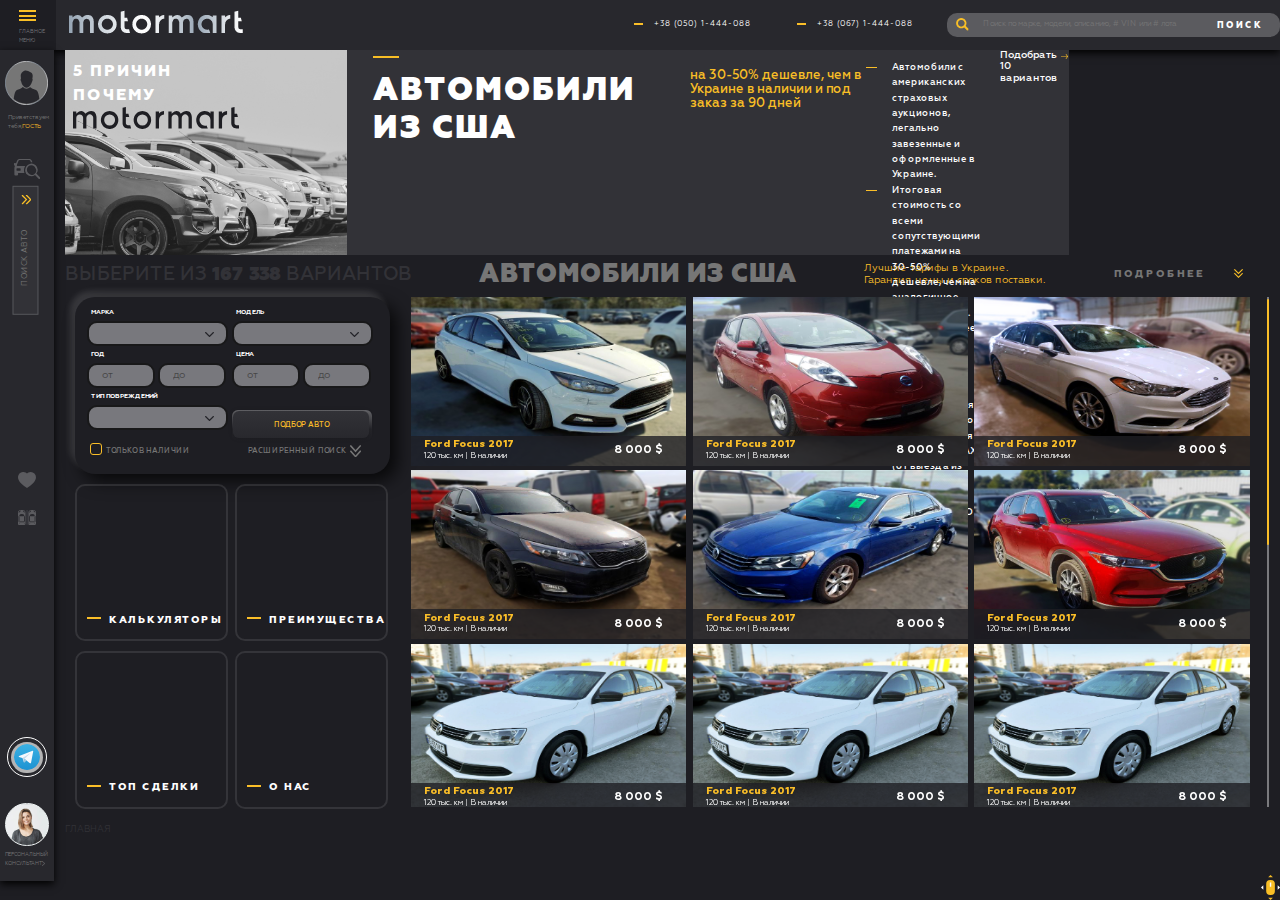
==== commit 3e2e7846: "Add files via upload" ====
--- a/index.html
+++ b/index.html
@@ -4,6 +4,7 @@
 <head>
     <meta charset="UTF-8">
     <meta name="viewport" content="width=device-width, initial-scale=1.0">
+    <meta http-equiv="X-UA-Compatible" content="ie=edge">
     <title>Motormat</title>
     <link rel="stylesheet" href="libs/simplebar/simplebar.css">
     <link rel="stylesheet" href="libs/rateyo/jquery.rateyo.min.css">
@@ -229,42 +230,42 @@
                 </div>
             </section>
             <section class="main">
-                <div class="advatages-slider-adaptive">
-                    <div class="advatages__item">
-                        <div class="advatages__img" style="background-image: url(images/advatages-slider.jpg);">
-                            <div class="advatages__img-box">
-                                <div class="advatages__img-title">
-                                    5 причин ПОЧЕМУ
-                                </div>
-                                <div class="advatages__img-logo">
-                                    <img src="images/advages-logo.svg" alt="">
-                                </div>
+                <div class="advatages__item" id="advatages__item-adaptive">
+                    <div class="advatages__img" style="background-image: url(images/advatages-slider.jpg);">
+                        <div class="advatages__img-box">
+                            <div class="advatages__img-title">
+                                5 причин ПОЧЕМУ
+                            </div>
+                            <div class="advatages__img-logo">
+                                <img src="images/advages-logo.svg" alt="">
                             </div>
                         </div>
-                        <div class="advatages__inner advatages__inner-main">
-                            <div class="advatages__inner-left">
-                                <div class="advatages__inner-left__title sup-title">
-                                    АВТОМОБИЛИ
-                                    ИЗ США
-                                </div>
-                                <div class="advatages__inner-left__text">
-                                    на 30-50% дешевле, чем в Украине в наличии и под заказ за 90 дней
-                                </div>
+                    </div>
+                    <div class="advatages__inner advatages__inner-main">
+                        <div class="advatages__inner">
+                            <div class="advatages__inner-title sup-title">
+                                АВТОМОБИЛИ
+                                ИЗ США
                             </div>
-                            <ul class="advatages__inner-list advatages__inner-main__list">
-                                <li>Автомобили с американских страховых аукционов, легально завезенные и оформленные в
-                                    Украине. </li>
-                                <li>Итоговая стоимость со всеми сопутствующими платежами на 30-50% дешевле, чем на
-                                    аналогичное авто в Украине.</li>
-                                <li>Доставка менее 90 дней на выгодных условиях.</li>
-                                <li>Никаких сюрпризов. Вся информация по авто находится в отчете CARFAX (от выезда из
-                                    салона, до каждого посещения СТО).</li>
-                            </ul>
-                            <a href="#" class="advatages__inner-left__link">
-                                Подобрать 10 вариантов
-                            </a>
+                            <div class="advatages__inner-left__text">
+                                на 30-50% дешевле, чем в Украине в наличии и под заказ за 90 дней
+                            </div>
                         </div>
+                        <ul class="advatages__inner-list advatages__inner-main__list">
+                            <li>Автомобили с американских страховых аукционов, легально завезенные и
+                                оформленные в Украине. </li>
+                            <li>Итоговая стоимость со всеми сопутствующими платежами на 30-50% дешевле, чем
+                                на аналогичное авто в Украине.</li>
+                            <li>Доставка менее 90 дней на выгодных условиях.</li>
+                            <li>Никаких сюрпризов. Вся информация по авто находится в отчете CARFAX (от
+                                выезда из салона, до каждого посещения СТО).</li>
+                        </ul>
+                        <a href="#" class="advatages__inner-left__link">
+                            Подобрать 10 вариантов
+                        </a>
                     </div>
+                </div>
+                <div class="advatages-slider-adaptive">
                     <div class="advatages__item">
                         <div class="advatages__img" style="background-image: url(images/advatages-slider.jpg);">
                             <div class="advatages__img-box">
@@ -400,6 +401,7 @@
                             05
                         </div>
                     </div>
+                    
                 </div>
                 <div class="main__head">
                     <div class="main__search-title">
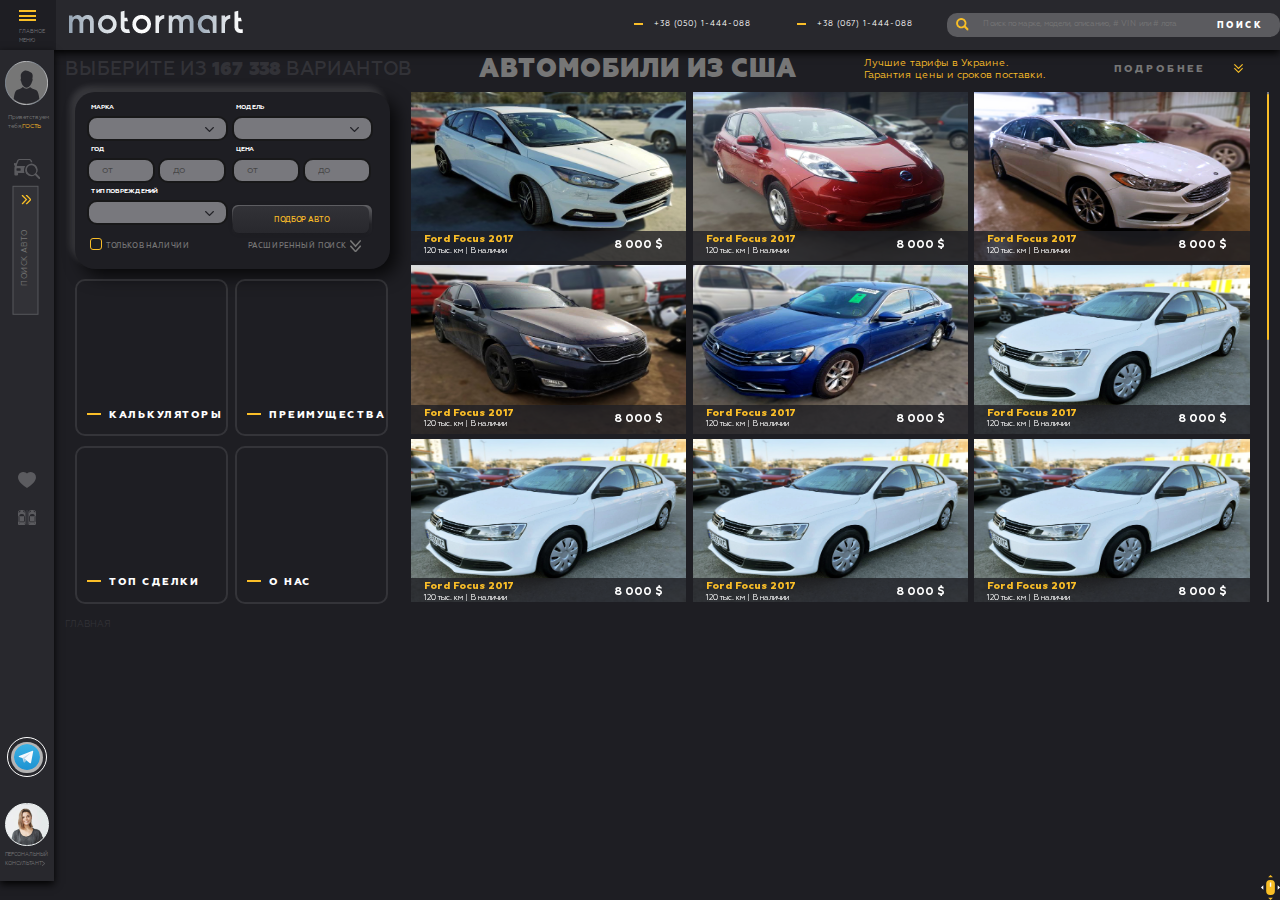
==== commit 6ce2ef49: "Add files via upload" ====
--- a/index.html
+++ b/index.html
@@ -1016,7 +1016,7 @@
                                 </form>
                             </div>
                         </div>
-                        <div class="main__items" data-simplebar>
+                        <div class="main__items" data-simplebar id="main__items">
                             <div class="advatages__item" id="main-advatages__item">
                                 <div class="advatages__img" style="background-image: url(images/advatages-slider.jpg);">
                                     <div class="advatages__img-box">
@@ -1315,7 +1315,7 @@
                                     </div>
                                 </div>
                             </div>
-                            <div class="main__items-inner">
+                            <div class="main__items-inner" id="main__items-inner">
                                 <div class="main__item">
                                     <div class="main__item-slider">
                                         <img src="images/ford-focus.jpg" alt="">
@@ -1729,87 +1729,7 @@
                                         <a href="#" class="main__item-link adaptive">Подробнее</a>
                                     </div>
                                 </div>
-                                <div class="main__item">
-                                    <div class="main__item-slider">
-                                        <img src="images//mazda-cx-5.jpg" alt="">
-                                    </div>
-                                    <div class="main__item-box">
-                                        <div class="main__item-information">
-                                            <a href="#" class="main__item-name">
-                                                Ford Focus 2017
-                                            </a>
-                                            <div class="main__item-status">
-                                                120 тыс. км | В наличии
-                                            </div>
-
-                                        </div>
-                                        <div class="main__item-price">
-                                            8 000 $
-                                        </div>
-                                        <div class="main__item-inner__box">
-                                            <div class="main__item-date adaptive">дата поставки - 02.07.2020</div>
-                                            <button class="btn-favorites"><svg xmlns="http://www.w3.org/2000/svg"
-                                                    viewBox="0 0 22.02 19.97">
-                                                    <defs>
-                                                        <style>
-                                                            .cls-1 {
-                                                                fill: #5b5b5f;
-                                                            }
-                                                        </style>
-                                                    </defs>
-                                                    <g id="Слой_2" data-name="Слой 2">
-                                                        <g id="ВАРИАНТ_4_гибрид_" data-name="ВАРИАНТ 4 (гибрид)">
-                                                            <g id="ГЛАВНАЯ_СТРАНИЦА_копия_"
-                                                                data-name="ГЛАВНАЯ СТРАНИЦА (копия)">
-                                                                <g id="фон_копия_" data-name="фон (копия)">
-                                                                    <g id="левая_панель" data-name="левая панель">
-                                                                        <path class="cls-1"
-                                                                            d="M15.6,0a6.41,6.41,0,0,0-2.92.7A6.74,6.74,0,0,0,11,1.93,6.93,6.93,0,0,0,9.34.7,6.42,6.42,0,0,0,0,6.42c0,2.5,1.32,5.17,3.93,7.91a38.36,38.36,0,0,0,6.71,5.4L11,20l.37-.24a38.34,38.34,0,0,0,6.7-5.4C20.69,11.59,22,8.92,22,6.42A6.43,6.43,0,0,0,15.6,0Z" />
-                                                                    </g>
-                                                                </g>
-                                                            </g>
-                                                        </g>
-                                                    </g>
-                                                </svg></button>
-                                        </div>
-                                        <div class="main__item-about adaptive">
-                                            <div class="main__item-about__info"><span><img src="images/engine.svg"
-                                                        alt=""></span>Бензин <br> 2.4 л</div>
-                                            <div class="main__item-about__info"><span><img src="images/drive-unit.svg"
-                                                        alt=""></span>Передний</div>
-                                            <div class="main__item-about__info"><span><img src="images/machine.svg"
-                                                        alt=""></span>Автомат</div>
-                                        </div>
-                                        <div class="main__item-inner__box">
-                                            <div class="main__item-repairs__content">
-                                                <div class="main__item-repairs adaptive">Вид повреждений:<span>
-                                                        SIDE</span></div>
-                                                <div class="main__item-repairs adaptive">Стоимость
-                                                    восстановления:<span>1200 $</span></div>
-                                            </div>
-                                            <button class="btn-view"><svg xmlns="http://www.w3.org/2000/svg"
-                                                    viewBox="0 0 19.33 12.84">
-                                                    <defs>
-                                                        <style>
-                                                            .cls-1 {
-                                                                fill: #767676;
-                                                            }
-                                                        </style>
-                                                    </defs>
-                                                    <g id="Слой_2" data-name="Слой 2">
-                                                        <g id="_1_Экран_со_свернутой_плиткой_копия_"
-                                                            data-name="1 Экран со свернутой плиткой (копия)">
-                                                            <g id="хедер_копия2_" data-name="хедер (копия2)">
-                                                                <path class="cls-1"
-                                                                    d="M9.71,11.28A8.71,8.71,0,0,0,14.33,9.9a8.29,8.29,0,0,0,3.33-3.52,9.6,9.6,0,0,0-3.33-3.54A9.69,9.69,0,0,0,9.71,1.57,9.35,9.35,0,0,0,5.1,2.84,8.85,8.85,0,0,0,1.77,6.38a8.47,8.47,0,0,0,2,2.54,8.47,8.47,0,0,0,2.84,1.77,8.62,8.62,0,0,0,3.14.59m9.52-5.4a1.09,1.09,0,0,1,.1.5.75.75,0,0,1-.1.49,10.41,10.41,0,0,1-3.92,4.31,10.13,10.13,0,0,1-5.6,1.66,10.74,10.74,0,0,1-3.92-.78A10,10,0,0,1,2.55,10,11.13,11.13,0,0,1,.1,6.87c0-.11-.1-.3-.1-.49a4.33,4.33,0,0,0,.1-.5,11.31,11.31,0,0,1,4-4.31A10,10,0,0,1,9.71,0a10.06,10.06,0,0,1,5.6,1.57A11.05,11.05,0,0,1,19.23,5.88ZM9.71,2.65a3.6,3.6,0,0,1,2.65,1.08,3.93,3.93,0,0,1,1.08,2.65A3.61,3.61,0,0,1,12.36,9,3.26,3.26,0,0,1,9.71,10.1,3.28,3.28,0,0,1,7.06,9,3.64,3.64,0,0,1,6,6.38a3.69,3.69,0,0,1,.09-1,2.86,2.86,0,0,0,.89.2A2.13,2.13,0,0,0,8.34,5.1a1.94,1.94,0,0,0,.59-1.37,1.65,1.65,0,0,0-.29-.89A4.46,4.46,0,0,1,9.71,2.65Z" />
-                                                            </g>
-                                                        </g>
-                                                    </g>
-                                                </svg></button>
-                                        </div>
-                                        <a href="#" class="main__item-link adaptive">Подробнее</a>
-                                    </div>
-                                </div>
+                               
                                 <div class="main__item">
                                     <div class="main__item-slider">
                                         <img src="images/vw-jetta.jpg" alt="">
@@ -2747,6 +2667,7 @@
     <script src="libs/slick-carusel/slick.min.js"></script>
     <script src="libs/rateyo/jquery.rateyo.min.js"></script>
     <script src="libs/jq-form-styler/jquery.formstyler.min.js"></script>
+    <script src="libs/waypoinst/noframework.waypoints.min.js"></script>
     <script src="js/main.js"></script>
 </body>
 
--- a/css/style.min.css
+++ b/css/style.min.css
@@ -1 +1 @@
-@font-face{font-family:'Geometria-Heavy';src:url("../fonts/Geometria-Heavy.eot");src:local("Geometria Heavy"),local("Geometria-Heavy"),url("../fonts/Geometria-Heavy.eot?#iefix") format("embedded-opentype"),url("../fonts/Geometria-Heavy.woff") format("woff"),url("../fonts/Geometria-Heavy.ttf") format("truetype");font-weight:900;font-style:normal;font-display:swap}@font-face{font-family:'Geometria-Medium';src:url("../fonts/Geometria-Medium.eot");src:local("Geometria Medium"),local("Geometria-Medium"),url("../fonts/Geometria-Medium.eot?#iefix") format("embedded-opentype"),url("../fonts/Geometria-Medium.woff") format("woff"),url("../fonts/Geometria-Medium.ttf") format("truetype");font-weight:500;font-style:normal;font-display:swap}@font-face{font-family:'Geometria';src:url("../fonts/Geometria-LightItalic.eot");src:local("Geometria LightItalic"),local("Geometria-LightItalic"),url("../fonts/Geometria-LightItalic.eot?#iefix") format("embedded-opentype"),url("../fonts/Geometria-LightItalic.woff") format("woff"),url("../fonts/Geometria-LightItalic.ttf") format("truetype");font-weight:300;font-style:italic;font-display:swap}@font-face{font-family:'Geometria';src:url("../fonts/Geometria.eot");src:local("Geometria"),url("../fonts/Geometria.eot?#iefix") format("embedded-opentype"),url("../fonts/Geometria.woff") format("woff"),url("../fonts/Geometria.ttf") format("truetype");font-weight:normal;font-style:normal;font-display:swap}@font-face{font-family:'Geometria';src:url("../fonts/Geometria-Bold.eot");src:local("Geometria Bold"),local("Geometria-Bold"),url("../fonts/Geometria-Bold.eot?#iefix") format("embedded-opentype"),url("../fonts/Geometria-Bold.woff") format("woff"),url("../fonts/Geometria-Bold.ttf") format("truetype");font-weight:bold;font-style:normal;font-display:swap}@font-face{font-family:'Geometria';src:url("../fonts/Geometria-ExtraBold.eot");src:local("Geometria ExtraBold"),local("Geometria-ExtraBold"),url("../fonts/Geometria-ExtraBold.eot?#iefix") format("embedded-opentype"),url("../fonts/Geometria-ExtraBold.woff") format("woff"),url("../fonts/Geometria-ExtraBold.ttf") format("truetype");font-weight:800;font-style:normal;font-display:swap}@font-face{font-family:'Quantify-Bold';font-weight:700;font-style:normal;font-display:swap;src:url("../fonts/Quantify-Bold.woff2") format("woff2"),url("../fonts/Quantify-Bold.woff") format("woff")}@font-face{font-family:'FuturisC-Bold';font-weight:600;font-style:normal;font-display:swap;src:url("../fonts/FuturisC-Bold.woff2") format("woff2"),url("../fonts/FuturisC-Bold.woff") format("woff")}html{-webkit-box-sizing:border-box;box-sizing:border-box}*,*::before,*::after{-webkit-box-sizing:inherit;box-sizing:inherit}html,body{height:100%}body{height:100%;overflow:hidden;margin:0;font-size:0.8vw;line-height:0.9vw;background-color:#1E1E23;color:#fff}a{display:inline-block;text-decoration:none;outline:none}ul,li{margin:0;padding:0;list-style:none}p{margin:0;padding:0}button{outline:none;cursor:pointer;padding:0}input{outline:none}.sup-title{padding-top:2.1vw;text-transform:uppercase;font-size:1.3vw;letter-spacing:2px;color:#1E1E23;position:relative}.sup-title::before{content:"";position:absolute;width:2.1vw;height:2px;background-color:#F9BF26;top:0;left:0}.title{color:#1E1E23;font-size:1.3vw;line-height:1.4vw;letter-spacing:2px;text-transform:uppercase;padding-left:4.1vw;position:relative}.title::before{content:"";position:absolute;width:2.1vw;height:2px;background-color:#F9BF26;left:0;top:0.5vw}.main__search-title span,.advatages__inner-title.sup-title,.advatages__inner-left__title,.main__items-title{font-family:'Geometria-Heavy';font-weight:900}.user__menu-link span,.main__search-title,.selection-btn,#checkbox-instock,.advanced-search,.advanced-hide,.advatages__inner-list li,.advatages__inner-left__text,.advatages__inner-left__link,.product__price-credit,.product-status,.product-instatus,.product-status__map span,.rate__inner:hover .rate__info,.product__characteristic-inner .tab,.product__characteristic-info__row,.product__equipment-drive,.js-tab-trigger,.finance-tab__text,.calculator-tab,.form-request button,.reviews__comment-title,.reviews__item-user,.reviews__item-answer,.reviews__item-more,.reviews__item-hide,.similar__head-text,.similar__head-link,.main__item-inner__link{font-family:'Geometria-Medium';font-weight:500}.main__search-form form input[type=number]::-webkit-input-placeholder,.main__form-advanced form input[type=number]::-webkit-input-placeholder,.nav-card__calculator,.finance-calculator-column input::-webkit-input-placeholder,.form-request__consent,.reviews__item-date{font-family:'Geometria';font-weight:300}.main__search-form form input[type=number]:-ms-input-placeholder,.main__form-advanced form input[type=number]:-ms-input-placeholder,.nav-card__calculator,.finance-calculator-column input:-ms-input-placeholder,.form-request__consent,.reviews__item-date{font-family:'Geometria';font-weight:300}.main__search-form form input[type=number]::-ms-input-placeholder,.main__form-advanced form input[type=number]::-ms-input-placeholder,.nav-card__calculator,.finance-calculator-column input::-ms-input-placeholder,.form-request__consent,.reviews__item-date{font-family:'Geometria';font-weight:300}.main__search-form form input[type=number]::placeholder,.main__form-advanced form input[type=number]::placeholder,.nav-card__calculator,.finance-calculator-column input::placeholder,.form-request__consent,.reviews__item-date{font-family:'Geometria';font-weight:300}body{font-family:'Geometria';font-weight:normal}.main__search-form form label,.main__form-advanced form label,.nav-card__open-title,.nav-card__link,.main__item:hover .main__item-repairs.adaptive span,.main__item-price,.product__price,.product__price-credit span,.rate__inner:hover .rate__info-item-main,.finance-tab__list,.finance-calculator-row,.calculator__amoun-text{font-family:'Geometria';font-weight:bold}.sup-title,.title,.search-text,.nav-card-title,.advatages__img-title,.main__items-link,.main__item-name,.product__information-name,.finance-calculator__title,.calculator__amoun{font-family:'Geometria';font-weight:800}.advatages-slider.main .slick-dots li.slick-active button,.advatages__number{font-family:'FuturisC-Bold';font-weight:600}.header{background-color:#28282D;height:3.9vw;display:-webkit-box;display:-ms-flexbox;display:flex;-webkit-box-pack:justify;-ms-flex-pack:justify;justify-content:space-between;-webkit-box-shadow:0px 3px 8px #000;box-shadow:0px 3px 8px #000}.header .header-adaptive{display:none}.header__menu{display:-webkit-box;display:-ms-flexbox;display:flex}.header__menu-inner{background-color:#1E1E23;padding:0.8vw 1.1vw 0.6vw 1.5vw}.header__menu-btn{width:1.3vw;margin-bottom:0.5vw}.header__menu-btn div{height:2px;background-color:#F9BF26}.header__menu-btn div+div{margin-top:0.2vw}.header__menu-text{font-size:0.4vw;line-height:0.7vw;color:#78787D;width:1.8vw;text-transform:uppercase}.header__logo{padding-top:1.2vw;margin-left:1vw}.header__info{display:-webkit-box;display:-ms-flexbox;display:flex;width:50.5vw;-webkit-box-align:center;-ms-flex-align:center;align-items:center}.header__info-phone{font-size:0.6vw;letter-spacing:1px;color:#fff;padding-left:1.6vw;position:relative}.header__info-phone::before{content:"";width:0.7vw;height:2px;background-color:#FABE28;position:absolute;left:0;top:0.3vw}.header__info-phone:nth-last-child(2){margin-right:1.6vw;margin-left:3.6vw}.header__info-search{width:26vw;position:relative}.header__info-search input{width:100%;background-color:#5B5B5F;border-radius:10px;border:none;outline:none;padding:0.4vw 4.5vw 0.5vw 2.8vw;color:#fff}.header__info-search input::-webkit-input-placeholder{color:#767676;font-size:0.6vw;line-height:0.7vw}.header__info-search input:-ms-input-placeholder{color:#767676;font-size:0.6vw;line-height:0.7vw}.header__info-search input::-ms-input-placeholder{color:#767676;font-size:0.6vw;line-height:0.7vw}.header__info-search input::placeholder{color:#767676;font-size:0.6vw;line-height:0.7vw}.header__info-search button{border:none;background-color:transparent;position:absolute;top:3px;bottom:0}.header__info-search button img{width:1vw;height:1vw}.search-text{right:17px;text-transform:uppercase;color:#fff;font-size:0.7vw;letter-spacing:2px;top:0.6vw}.search-icon{left:17px;top:4px}.main-container{display:-webkit-box;display:-ms-flexbox;display:flex}.navigation{background-color:#28282D;width:4.4vw;height:92.3vh;-webkit-box-shadow:0px 3px 8px #000;box-shadow:0px 3px 8px #000;z-index:2}.navigation__inner{padding:0.9vw 0.4vw 0.9vw;width:4vw;margin:0 auto;height:100%;display:-webkit-box;display:-ms-flexbox;display:flex;-webkit-box-orient:vertical;-webkit-box-direction:normal;-ms-flex-direction:column;flex-direction:column;-webkit-box-pack:justify;-ms-flex-pack:justify;justify-content:space-between;-webkit-box-align:center;-ms-flex-align:center;align-items:center}.navigation__user{width:3.4vw;height:3.4vw;margin:0 auto 0.6vw;border:none;background-color:transparent}.navigation__user-text{padding-left:0.3vw;font-size:0.47vw;line-height:0.7vw;color:#767676}.navigation__user-text span{text-transform:uppercase;color:#FABE28}.menu-background.show{z-index:11;width:100%;height:100%;position:absolute;left:0;right:0;bottom:0;top:0;opacity:0.8;background-color:rgba(30,30,35,0.85)}.user__menu{display:none}.user__menu.show{display:block;position:absolute;width:6vw;height:10.5vw;left:2vw;top:2.1vw;z-index:11}.user__menu-link{position:absolute;width:14.4vw;height:2.6vw;display:-webkit-box;display:-ms-flexbox;display:flex;-webkit-box-align:center;-ms-flex-align:center;align-items:center;-webkit-transition:all .3s;transition:all .3s}.user__menu-link span{margin-left:2.6vw;margin-top:0.3vw;font-size:0.7vw;line-height:0.8vw;text-transform:uppercase;color:#fff}.user__menu-link:hover span{color:#FABE28}.user__menu-link:hover path{fill:#FABE28}.navigation__user{z-index:12}.user__menu-item{background-color:#767676;width:1.83vw;height:1.83vw;border-radius:50%;text-align:center;padding:0.3vw;position:absolute;left:0.2vw}.user__menu-item svg{width:1.1vw;height:1.3vw}.user__menu-item svg path{fill:#fff}.user-btn.activ .navigation__user{position:absolute;z-index:12;border-radius:50%;border:4px solid #F9BF26}.user__menu-link{display:-webkit-box;display:-ms-flexbox;display:flex;-webkit-box-align:center;-ms-flex-align:center;align-items:center}.user__menu-link::before{left:-4px;content:"";position:absolute;width:2.61vw;height:2.61vw;border-radius:50%;background-color:#2A2A2E;-webkit-box-shadow:0px 0px 5px rgba(0,0,0,0.75);box-shadow:0px 0px 5px rgba(0,0,0,0.75);z-index:-1}.item-login{top:-1.7vw;left:3.8vw}.item-basket{top:1.3vw;left:5.4vw}.item-mapmarker{top:5.1vw;left:5.9vw}.item-view{bottom:-0.1vw;left:4.2vw}.item-navigation{bottom:-2.3vw;left:0.5vw}.navigation__menu{height:10.4vw;position:relative;width:100%;padding-top:2.2vw}.navigation__menu-carsearch{background-color:transparent;border:none;width:2.1vw;height:1.6vw;background-size:cover;background-position:center;background-repeat:no-repeat;display:block;margin:0 auto}.navigation__menu-search{white-space:nowrap;-webkit-transform:rotate(-90deg);transform:rotate(-90deg);position:absolute;width:10.1vw;left:-3.4vw;top:8.3vw;background-color:transparent;border:0.5px solid rgba(240,245,245,0.2);padding:0.6vw 2.1vw 0.6vw 0.8vw;color:#767676;font-size:0.6vw;line-height:0.7vw;text-align:center;text-transform:uppercase;background-color:#323237}.navigation__menu-search::before{content:"";background-image:url(../images/arrows.svg);background-size:cover;background-repeat:no-repeat;width:0.8vw;height:0.8vw;-webkit-transform:rotate(90deg);transform:rotate(90deg);position:absolute;right:0.6vw;top:0.6vw}.navigation__menu-btn,.navigation__menu-icon{background-color:transparent;border:none;display:block}.navigation__menu-comparison,.navigation__menu-favorites{width:3.5vw;height:auto}.navigation__menu-favorites{margin-bottom:1.4vw}.navigation__menu-favorites img{width:1.4vw}.navigation__menu-comparison img{width:1.4vw}.navigation__bottom-inner{height:10.3vw}.navigation__links,.navigation__links-border{display:-webkit-box;display:-ms-flexbox;display:flex;-webkit-box-pack:center;-ms-flex-pack:center;justify-content:center;-webkit-box-align:center;-ms-flex-align:center;align-items:center}.navigation__links-border{border:1px solid #fff;margin:0 auto 2vw;border-radius:50%;width:2.61vw;height:2.61vw}.navigation__links{width:2.3vw;height:2.3vw;border-radius:50%;text-align:center;background-color:#B4B4B4;padding:1px;cursor:pointer}.navigation__links img{width:1.4vw}.navigation__links-inner{width:1.9vw;height:1.9vw;border-radius:50%;display:-webkit-box;display:-ms-flexbox;display:flex;-webkit-box-pack:center;-ms-flex-pack:center;justify-content:center;-webkit-box-align:center;-ms-flex-align:center;align-items:center}.navigation__links-inner img{outline:none;border-radius:50%}.navigation__consultant-inner{cursor:pointer;height:107px}.navigation__consultant{width:3.4vw;height:3.4vw;border-radius:50%;background-size:cover;background-position:center center;border:1px solid #F0F5F5;margin-bottom:5px}.navigation__consultant-text{font-size:0.4vw;line-height:0.7vw;color:#767676;text-transform:uppercase;text-align:left;position:relative}.navigation__consultant-text::before{position:absolute;content:"";background-image:url(../images/arrow-right.svg);background-size:cover;background-position:center;width:0.2vw;height:0.4vw;right:0.3vw;top:0.76vw}.main .advatages-slider-adaptive{display:none}.main .advatages-slider-adaptive.show{display:block}.main,.product{padding-right:1.4vw;padding-left:0.9vw;width:100%}.product{position:relative;padding-left:2vw}.container{max-width:94.2vw;width:100%;margin:0 auto}.main__inner{display:-webkit-box;display:-ms-flexbox;display:flex;-ms-flex-pack:distribute;justify-content:space-around;padding-top:0.47vw}.main__search{width:25vw}.main__search-title{font-size:1.47vw;line-height:1.8vw;color:#323237}.main__search-form,.main__form-advanced{background-color:#1E1E23;padding:0.6vw 1vw 1.1vw 1vw;border-radius:20px;-webkit-box-shadow:-5px -6px 6px rgba(255,255,255,0.12),7px 7px 17px rgba(0,0,0,0.75);box-shadow:-5px -6px 6px rgba(255,255,255,0.12),7px 7px 17px rgba(0,0,0,0.75)}.main__search-form form,.main__form-advanced form{display:-webkit-box;display:-ms-flexbox;display:flex;-webkit-box-pack:justify;-ms-flex-pack:justify;justify-content:space-between;-ms-flex-wrap:wrap;flex-wrap:wrap}.main__search-form form label,.main__form-advanced form label{text-transform:uppercase;color:#fff;font-size:0.5vw;display:block;margin-bottom:0.2vw;margin-top:0.23vw;margin-left:0.3vw}.main__search-form form select,.main__form-advanced form select{width:100%;color:#464646}.main__search-form form select,.main__search-form form input[type=number],.main__form-advanced form select,.main__form-advanced form input[type=number]{background-color:#78787D;border-radius:10px;border:none;outline:none;border:2px solid rgba(0,0,0,0.8);height:27px}.main__search-form form input[type=number],.main__form-advanced form input[type=number]{width:5.3vw;color:#fff;padding:0.3vw 0.5vw 0.4vw}.main__search-form form input[type=number]::-webkit-input-placeholder,.main__form-advanced form input[type=number]::-webkit-input-placeholder{color:#464646}.main__search-form form input[type=number]:-ms-input-placeholder,.main__form-advanced form input[type=number]:-ms-input-placeholder{color:#464646}.main__search-form form input[type=number]::-ms-input-placeholder,.main__form-advanced form input[type=number]::-ms-input-placeholder{color:#464646}.main__search-form form input[type=number]::placeholder,.main__form-advanced form input[type=number]::placeholder{color:#464646}.advanced-row{display:none}.advanced-row.show{display:block}.main__form-row{width:50%;margin-right:-11px}.jq-selectbox{z-index:1 !important}.jq-selectbox.focused .jq-selectbox__select{border:none}.jq-selectbox__select{padding:0.2vw;border-bottom-color:transparent;border-radius:10px;background:#78787D;-webkit-box-shadow:none;box-shadow:none;color:#464646;text-shadow:none;height:27px;width:11vw;border:2px solid rgba(0,0,0,0.8)}.jq-selectbox__trigger{position:absolute;top:-1px;right:0;width:34px;height:100%;border-left:none}.jq-selectbox__select:hover{background:#78787D}.jq-selectbox__trigger-arrow{position:absolute;top:11px;right:12px;width:9px;height:5px;border-top:none;border-right:none;border-left:none;background-image:url(../images/select.svg);background-repeat:no-repeat;background-size:cover;background-position:center}.jq-checkbox,.jq-radio{vertical-align:-4px;margin-top:1vw;width:16px;height:16px;margin:0 4px 0 0;border:1px solid #FABE28;background:transparent;-webkit-box-shadow:none;box-shadow:none;cursor:pointer}.jq-checkbox.focused{border:1px solid #FABE28}.jq-checkbox.checked{background:#F9BF26}.jq-checkbox.checked .jq-checkbox__div{width:9px;height:7px;margin:3px 0 0 3px;border-bottom:3px solid #fff;border-left:3px solid #fff;-webkit-transform:rotate(-50deg);transform:rotate(-50deg)}.selection-btn__wrapper{position:relative;margin-top:1.3vw;z-index:0}.selection-btn__wrapper::before{content:"";position:absolute;left:-0.1vw;right:0.38vw;top:-0.1vw;bottom:-0.2vw;background:#1e1e23;background:-webkit-gradient(linear, left bottom, left top, from(#1e1e23), color-stop(38%, #25252a), to(#68686c));background:linear-gradient(0deg, #1e1e23 0%, #25252a 38%, #68686c 100%);z-index:-1;border-radius:6px}.selection-btn{width:96%;font-size:0.57vw;line-height:0.78vw;color:#FABE28;text-transform:uppercase;padding:0.42vw;height:27px;border-radius:6px;border:none;-webkit-box-shadow:0px 0px 5px rgba(0,0,0,0.2);box-shadow:0px 0px 5px rgba(0,0,0,0.2);background:#323237;background:-webkit-gradient(linear, left top, left bottom, from(#323237), to(#28282d));background:linear-gradient(180deg, #323237 0%, #28282d 100%)}#checkbox-instock,.advanced-search,.advanced-hide{color:#767676;font-size:0.57vw;line-height:0.78vw}#checkbox-instock{margin-left:0;margin-top:0.4vw}.main__form-row.checkbox{display:-webkit-box;display:-ms-flexbox;display:flex;-webkit-box-align:center;-ms-flex-align:center;align-items:center}.advanced-search,.advanced-hide{background-color:transparent;border:none;text-transform:uppercase;margin-top:0.7vw;padding-right:2vw;position:relative;text-align:center;color:#767676}.advanced-search::before,.advanced-hide::before{content:"";background-image:url(../images/arrow-grey.svg);background-size:cover;position:absolute;width:0.78vw;height:0.78vw;right:0;top:-1px;-webkit-transition:all .3s;transition:all .3s}.advanced-search.rotate,.advanced-hide.rotate{display:none}.advanced-search.rotate::before,.advanced-hide.rotate::before{-webkit-transform:rotate(180deg);transform:rotate(180deg)}.advanced-search__hide{display:-webkit-box;display:-ms-flexbox;display:flex;-webkit-box-pack:center;-ms-flex-pack:center;justify-content:center}.advanced-hide{display:none}.advanced-hide.show{display:block;padding-right:1vw}.main__form-advanced{display:none}.main__form-advanced.show{display:block;height:auto;position:absolute;top:21.5vw;z-index:10;width:25vw}.main__form-advanced.show form{display:-webkit-box;display:-ms-flexbox;display:flex;-ms-flex-wrap:wrap;flex-wrap:wrap}.main__form-advanced.show .selection-btn{margin-top:0.8vw}.main__form-advanced.show .checkbox-instock{margin-top:1.3vw}.main__form-advanced .advanced-row.show{display:block}.advanced-search__hide{text-align:center;width:100%}.advanced-search__hide a{padding:0}#checkbox-instock{display:inline-block}.main__head{display:-webkit-box;display:-ms-flexbox;display:flex;-webkit-box-pack:justify;-ms-flex-pack:justify;justify-content:space-between;-webkit-box-align:center;-ms-flex-align:center;align-items:center;padding-top:0.3vw;width:92vw;cursor:pointer}.main__items{width:65.7vw;height:39.9vw}.nav-cards{display:-webkit-box;display:-ms-flexbox;display:flex;-ms-flex-wrap:wrap;flex-wrap:wrap}.nav-card__open-title,.nav-card__link{text-transform:uppercase;opacity:0}.nav-card{padding:1.3vw 1.78vw 0.78vw 0.78vw;width:12vw;height:12.3vw;border:2px solid rgba(255,255,255,0.1);border-radius:10px;position:relative;margin-top:0.78vw;cursor:pointer;-webkit-transition:all .3s;transition:all .3s}.nav-card:nth-child(odd){margin-right:0.78vw}.nav-card:hover{-webkit-box-shadow:-3px -4px 7px rgba(255,255,255,0.2),7px 7px 11px rgba(0,0,0,0.75);box-shadow:-3px -4px 7px rgba(255,255,255,0.2),7px 7px 11px rgba(0,0,0,0.75);background-color:#1E1E23;border:none}.nav-card:hover::before{content:"";position:absolute;left:11px;bottom:16px;width:2.3vw;height:2px;background-color:#FABE28}.nav-card:hover .nav-card__link,.nav-card:hover .nav-card__open-title{opacity:1}.nav-card:hover .nav-card-title{display:none}.nav-card:hover .nav-card__link:nth-child(4){position:relative;padding-bottom:1vw}.nav-card:hover .nav-card__link:nth-child(4)::before{content:"";position:absolute;left:0;bottom:0;width:3.57vw;height:2px;background-color:#FABE28}.nav-card:hover .nav-card__list li{-webkit-box-align:center;-ms-flex-align:center;align-items:center;display:-webkit-box;display:-ms-flexbox;display:flex;-webkit-box-pack:justify;-ms-flex-pack:justify;justify-content:space-between}.nav-card:hover .nav-card__list li svg{display:block}.nav-card-title{color:#fff;line-height:1vw;letter-spacing:1.5px;text-transform:uppercase;position:absolute;bottom:1vw;left:0.78vw;padding-left:1.78vw}.nav-card-title::before{position:absolute;content:"";width:1.1vw;height:2px;background-color:#FABE28;left:0;top:0.4vw}.nav-card__open-title{margin-bottom:0.78vw;color:#FABE28;text-transform:uppercase;letter-spacing:2px}.nav-card__list li{width:10.3vw;margin-top:0.7vw}.nav-card__list li svg{display:none;width:0.6vw}.nav-card__list li svg path{fill:#fff}.nav-card__list li:hover path{fill:#FABE28}.nav-card__link{font-size:0.57vw;color:#fff}.nav-card__calculator{text-transform:none;color:#8C8C91;display:block}.nav-card__advantage{text-transform:uppercase;color:#FABE28;display:inline-block}.nav-card.show{-webkit-box-shadow:0px 0px 6px;box-shadow:0px 0px 6px}.nav-card.show .nav-card__open-title,.nav-card.show .nav-card__link{display:block}.nav-card.show .nav-card-title{display:none}.navigation__menu-adaptive{display:none}.advatages-slider{width:65.5vw}.advatages-slider,.advatages-slider-adaptive{display:none;padding:0;padding-left:0.4vw}.advatages-slider.show,.advatages-slider-adaptive.show{display:-webkit-box;display:-ms-flexbox;display:flex;height:16.6vw}.advatages-slider .slick-dots,.advatages-slider-adaptive .slick-dots{position:absolute}.advatages-slider .slick-dots li button,.advatages-slider-adaptive .slick-dots li button{background-color:transparent;border:none;color:#fff;font-size:0.63vw;line-height:0.73vw}.advatages-slider .slick-dots li.slick-active,.advatages-slider-adaptive .slick-dots li.slick-active{position:relative}.advatages-slider .slick-dots li.slick-active::before,.advatages-slider-adaptive .slick-dots li.slick-active::before{content:"";position:absolute;width:2.36vw;height:2px;background-color:#FABE28}.advatages-slider .slick-dots li.slick-active button,.advatages-slider-adaptive .slick-dots li.slick-active button{color:#FABE28;font-size:1.4vw;line-height:1.7vw}.advatages-slider-adaptive{width:65vw}.advatages-slider.main .advatages__img-box{width:19vw}.advatages-slider.main .slick-dots{position:absolute;left:19vw;top:1vw}.advatages-slider.main .slick-dots li{margin-bottom:0.4vw;padding-left:2vw}.advatages-slider.main .slick-dots li button{background-color:transparent;border:none;color:#fff;font-size:0.4vw;line-height:0.6vw}.advatages-slider.main .slick-dots li.slick-active{position:relative}.advatages-slider.main .slick-dots li.slick-active::before{content:"";position:absolute;left:0;top:0.45vw;width:1.5vw;height:2px;background-color:#fff}.advatages-slider.main .slick-dots li.slick-active button{font-size:0.9vw;line-height:1.2vw}#main-advatages__item{display:none;position:absolute;z-index:5;left:7px}#main-advatages__item .advatages__img{width:40vw;padding-right:0}.advatages__item{width:65.12vw;display:-webkit-box;display:-ms-flexbox;display:flex;height:16vw;outline:none}.slick-initialized .slick-slide{display:-webkit-box;display:-ms-flexbox;display:flex}.advatages__img{background-size:cover;background-repeat:no-repeat;background-position:center center;height:16vw;padding-top:0.7vw;padding-left:0.6vw;position:relative;width:21.9vw;padding-right:21.4vw}.advatages__img-box{display:inline-block;padding-right:2.3vw}.advatages__img-title{text-transform:uppercase;font-size:20px;line-height:24px;letter-spacing:2px}.advatages__img-logo{width:13vw}.advatages__inner{padding-top:0.5vw;padding-left:1.26vw;display:-webkit-box;display:-ms-flexbox;display:flex;background-color:#323237}.advatages__inner-title{color:#fff;font-size:32px;line-height:38px;padding-top:30px}.advatages__inner-list{height:13.5vw;margin-top:2vw;padding-left:1vw;padding-right:2vw}.advatages__inner-list li{font-size:0.8vw;line-height:1.2vw;position:relative;padding-left:2vw}.advatages__inner-list li::before{position:absolute;content:"";left:0;top:0.57vw;width:0.9vw;height:1px;background-color:#FABE28}.advatages__inner-content{padding-top:0.6vw;position:relative}.advatages__inner-content::before{position:absolute;content:"";right:0;top:1vw;bottom:1.5vw;width:1px;background:#fff;background:-webkit-gradient(linear, left top, right top, from(#000), to(rgba(255,255,255,0.4)));background:linear-gradient(to right, #000 0%, rgba(255,255,255,0.4) 100%)}.advatages__number{margin-top:1vw;font-size:11vw;line-height:12vw;color:#96A5B4;text-align:right;opacity:0.2;padding-left:2.7vw;padding-right:1.5vw}.advatages__imgages{display:-webkit-box;display:-ms-flexbox;display:flex}.advatages__imgages svg{width:1.1vw;margin-left:0.7vw}.advatages__imgages svg path{fill:#fff}.advatages__inner-left{padding:20px;text-align:right}.advatages__inner-left__text{font-size:1vw;line-height:1.1vw;color:#F9BF26;width:18vw;margin-left:auto;margin-top:1vw;margin-bottom:1.5vw}.advatages__inner-left__title{font-size:2.5vw;line-height:2.7vw;color:#fff;padding-top:1.9vw;text-transform:uppercase;position:relative}.advatages__inner-left__title::before{content:"";position:absolute;width:2.1vw;height:2px;background-color:#F9BF26;top:0;right:0}.advatages__inner-main__list{margin-top:0.2vw;padding-left:0;padding-right:1vw;padding-top:2vw}.advatages__inner-main__list li{font-size:0.73vw}.advatages__inner-left__link{font-size:0.8vw;line-height:0.9vw;position:relative;padding-right:1vw;color:#fff}.advatages__inner-left__link::before{content:"";position:absolute;background-image:url(../images/arrows-right.svg);background-repeat:no-repeat;background-position:center center;width:0.7vw;height:0.4vw;right:0;top:0.3vw}.advatages__inner-main{padding-top:0}.main__items-title{font-size:2vw;line-height:2.5vw;letter-spacing:1px;color:#767676}.main__items-text{color:#FABE28;max-width:14.3vw;width:100%}.main__items-link{cursor:pointer;text-transform:uppercase;letter-spacing:2px;color:#767676;position:relative;padding-right:3vw}.main__items-link::before{content:"";position:absolute;background-image:url(../images/arrows.svg);width:0.7vw;height:0.7vw;-webkit-transform:rotate(90deg);transform:rotate(90deg);right:0;-webkit-transition:all .3s;transition:all .3s}.main__items-link.rotate::before{-webkit-transform:rotate(-90deg);transform:rotate(-90deg)}.main__items-inner{display:-webkit-box;display:-ms-flexbox;display:flex;-ms-flex-pack:distribute;justify-content:space-around;-ms-flex-wrap:wrap;flex-wrap:wrap}.main__item-slider{width:21.2vw;height:13.13vw;overflow:hidden}.adaptive{display:none}.btn-view{background-color:transparent;border:none;height:20px}.main__item{width:21.2vw;height:13vw;position:relative;margin-bottom:0.36vw;cursor:pointer;overflow:hidden}.main__item img{width:21.2vw;height:15.5vw}.main__item:hover .main__item-box{position:absolute;left:0.6vw;top:0.6vw;bottom:0.6vw;right:0.6vw;display:block;padding:1vw}.main__item:hover .main__item-name{font-size:0.94vw}.main__item:hover .main__item-status{font-size:0.73vw;margin-top:0.3vw}.main__item:hover .main__item-date.adaptive{display:block;margin-top:0.5vw;margin-bottom:0.6vw}.main__item:hover .main__item-price{position:absolute;right:0.7vw;top:0.7vw;background-color:#FABE28;padding:0.3vw 0.5vw}.main__item:hover .main__item-inner__box{display:-webkit-box;display:-ms-flexbox;display:flex;-webkit-box-pack:justify;-ms-flex-pack:justify;justify-content:space-between}.main__item:hover .main__item-inner__box .btn-favorites{margin:0}.main__item:hover .main__item-inner__box svg{width:1.2vw;height:1.2vw}.main__item:hover .main__item-about.adaptive{display:-webkit-box;display:-ms-flexbox;display:flex;-webkit-box-pack:justify;-ms-flex-pack:justify;justify-content:space-between;-webkit-box-align:center;-ms-flex-align:center;align-items:center;border-top:1px solid #767676;border-bottom:1px solid #767676}.main__item:hover .main__item-repairs.adaptive{display:-webkit-box;display:-ms-flexbox;display:flex;margin-top:0.5vw}.main__item:hover .main__item-link.adaptive{float:right;display:block;margin-right:0}.main__item:hover .btn-view{margin-top:0.5vw}.main__item:hover .main__item-box__repairs.adaptive{display:block}.main__item .main__item-about__info img{width:1vw;height:auto}.main__item button img{width:1vw;height:1vw}.main__item-about__info{width:50%;display:-webkit-box;display:-ms-flexbox;display:flex;-webkit-box-pack:center;-ms-flex-pack:center;justify-content:center;-webkit-box-align:center;-ms-flex-align:center;align-items:center;height:2.2vw}.main__item-about__info:nth-child(2){border-right:1px solid #767676;border-left:1px solid #767676;padding:0 0.7vw}.main__item-about__info img{width:1vw;margin-right:8px}.main__item-repairs{font-size:0.7vw;line-height:0.8vw;margin-top:0.25vw}.main__item-link{font-size:0.7vw;line-height:1.3vw;color:#fff;padding-right:1vw;margin-right:1vw;position:relative}.main__item-link::before{position:absolute;content:"";background-image:url(../images/arrows-right.svg);background-size:cover;background-repeat:no-repeat;background-position:center;width:0.75vw;height:0.5vw;right:0;top:0.4vw}.main__item-box__wrapper{display:-webkit-box;display:-ms-flexbox;display:flex;-webkit-box-pack:justify;-ms-flex-pack:justify;justify-content:space-between}.main__item-box{position:absolute;-webkit-box-align:center;-ms-flex-align:center;align-items:center;bottom:0;display:-webkit-box;display:-ms-flexbox;display:flex;-webkit-box-pack:justify;-ms-flex-pack:justify;justify-content:space-between;right:0;left:0;background-color:rgba(30,30,35,0.8);padding:0.26vw 1.8vw 0.26vw 1vw}.main__item-name{color:#FABE28}.main__item-status,.main__item-price{color:#fff}.main__item-status{font-size:0.63vw}.main__item-price{font-size:0.9vw;line-height:1.2vw}.simplebar-track{right:-16px}.simplebar-track.simplebar-vertical{width:2px;background-color:rgba(255,255,255,0.41);padding-bottom:2vw}.simplebar-scrollbar::before{background-color:#FABE28;opacity:1;width:2px;left:0;top:2px;bottom:108px}.main__item-inner{display:none}.main__item-link{margin-right:0}.main__item-link:hover .main__item-inner{display:-webkit-box;display:-ms-flexbox;display:flex}.product{margin-top:0.1vw;padding-right:1vw}.product .breadcrumbs{position:relative;padding-right:1.3vw}.product .breadcrumbs::before{content:"";position:absolute;background-image:url(../images/arrow-white.svg);background-repeat:no-repeat;width:0.5vw;height:0.5vw;right:0;top:0.2vw}.product .bottom-nav{background-color:#232328;padding:1vw 1.5vw 1.7vw;position:absolute;bottom:0;right:-3vw;left:-2vw;z-index:1;display:-webkit-box;display:-ms-flexbox;display:flex;-webkit-box-align:center;-ms-flex-align:center;align-items:center}.product__main{width:72%;height:92vh;z-index:2}.product__main .simplebar-track{right:-11px;height:95%;top:9px}.product__wrapper{display:-webkit-box;display:-ms-flexbox;display:flex;-webkit-box-pack:justify;-ms-flex-pack:justify;justify-content:space-between}.product__inner{width:24vw;height:92vh;position:relative;-webkit-box-orient:vertical;-webkit-box-direction:normal;-ms-flex-direction:column;flex-direction:column;display:-webkit-box;display:-ms-flexbox;display:flex;-webkit-box-pack:justify;-ms-flex-pack:justify;justify-content:space-between}.product__information-inner{padding-top:1.5vw}.product__information-border{border-radius:10px;z-index:0;position:relative}.product__information-border::after,.product__information-border::before{content:"";position:absolute;z-index:-1;border-radius:10px}.product__information-border::before{top:-2px;bottom:-2px;left:-2px;right:-2px;background:rgba(0,0,0,0.6);z-index:-1}.product__information-border::after{left:-3px;right:-3px;top:-4px;bottom:-4px;background:rgba(255,255,255,0.1);z-index:-2}.product-status__content{background-color:#1e1e23;padding:0 2vw 1.5vw 2vw;z-index:3;border-radius:7px}.product-status__column:nth-child(2){margin-right:2.7vw;margin-left:1.8vw}.product__information-name{font-size:2.2vw;line-height:2.6vw;color:#fff;margin-bottom:2.6vw}.product__information-price{display:-webkit-box;display:-ms-flexbox;display:flex;-webkit-box-pack:justify;-ms-flex-pack:justify;justify-content:space-between;margin-bottom:2.2vw}.product__price{padding:0.56vw 1.5vw;color:#fff;background-color:#F9BF26;font-size:2.6vw;line-height:3.1vw}.product__price-credit{font-size:0.5vw;line-height:1.1vw;color:#767676;width:8.6vw}.product__price-credit span{font-size:1.1vw}.product-status__inner{display:-webkit-box;display:-ms-flexbox;display:flex;-webkit-box-align:center;-ms-flex-align:center;align-items:center}.product-status,.product-instatus{text-transform:uppercase;color:#767676;font-size:0.7vw;line-height:1vw}.product-status,.product-instatus{margin:1vw 0}.product-instatus{color:#F9BF26;text-transform:none}.product-status__map{text-align:center;width:43px}.product-status__map span{margin-top:0.8vw;text-transform:uppercase;display:block;font-size:0.4vw;line-height:0.6vw;color:#767676}.product__information-about{font-size:0.7vw;line-height:1.2vw;color:#fff;height:8vw}.rate__info{display:none}.product__information-rate{padding-top:0.65vw;text-align:right;position:relative}.product__information-rate::before{position:absolute;content:"";top:0;left:0;right:0;background:#fff;background:-webkit-gradient(linear, left bottom, left top, from(rgba(255,255,255,0.3)), to(#000));background:linear-gradient(0deg, rgba(255,255,255,0.3) 0%, #000 100%);height:2px}.product__information-rate .rate-star{display:inline-block}.product__information-rate span{color:#FABE28;font-size:12px;line-height:14px;cursor:pointer;position:relative}.rate__inner{display:inline-block;cursor:pointer}.rate__inner:hover .rate__info{display:block;position:absolute;right:-3vw;bottom:27px;text-align:left;color:#fff;width:7vw}.rate__inner:hover .rate__info::after{content:'';position:absolute;left:46%;bottom:-20px;border:10px solid transparent;border-top:10px solid #2A2A2E}.rate__inner:hover .rate__info-item-main{background-color:#F9BF26;font-size:1vw;line-height:1.2vw;padding:0.5vw}.rate__inner:hover .rate__info-item-main span{color:#fff;font-size:0.73vw}.rate__inner:hover .rate__info-item{color:#F9BF26;padding:0.4vw 0.7vw;background-color:#2A2A2E;font-size:0.7vw}.rate__inner:hover .rate__info-item span{color:#fff;font-size:0.7vw}.product__characteristic{width:100%;background-color:#fff;display:-webkit-box;display:-ms-flexbox;display:flex}.logo-characteristic{width:12%;margin-left:1vw}.product__characteristic-inner{width:61.1vw;padding:3vw 1.5vw 1.5vw 4vw;display:-webkit-box;display:-ms-flexbox;display:flex;background-color:#EBF0F0}.product__characteristic-inner .tabs{width:26.6vw;margin-bottom:0.8vw;border-bottom:1px solid #767676;padding-bottom:0.35vw}.product__characteristic-inner .tab{font-size:0.5vw;line-height:0.6vw;color:#767676;text-transform:uppercase;padding:0.4vw 0.7vw}.product__characteristic-inner .tab.active{border-bottom:3px solid #F9BF26;color:#F9BF26}.tab{cursor:pointer}.tab-item .tab__slider,.tab-item .tab__slider-nav{display:none}.tab-item.active-tab .tab__slider,.tab-item.active-tab .tab__slider-nav{display:block}.tab-item__slider{position:relative}.tab-item__slider .slick-dots{position:absolute;right:15px;bottom:0}.tab-item__slider .slick-dots li{margin-bottom:0.7vw;position:relative;padding-left:2vw}.tab-item__slider .slick-dots li button{background-color:transparent;border:none;color:#C6C6C6;font-size:8px;line-height:10px}.tab-item__slider .slick-dots li.slick-active::before{content:"";position:absolute;width:27px;height:1px;left:0;top:8px;background-color:#C6C6C6}.tab-item__slider .slick-dots li.slick-active button{font-size:16px;line-height:20px}.tab__slider{width:26vw;height:20vw;margin-bottom:0.2vw}.tab__slider-nav{width:26vw}.tab__slider-nav img{width:4vw;height:3vw}.tab__slider-nav img+img{margin-left:4px}.product__characteristic-info{padding-top:1.1vw;margin-left:4vw}.product__characteristic-info__title{margin-bottom:2.3vw}.product__characteristic-info__inner{display:-webkit-box;display:-ms-flexbox;display:flex}.product__characteristic-info__column:nth-child(1){margin-right:2.3vw}.product__characteristic-info__row{margin-bottom:1vw}.product__characteristic-info__row.about{width:7vw;color:#767676;font-size:0.6vw;line-height:1vw;text-transform:uppercase}.product__characteristic-info__row.description{width:10vw;font-size:0.8vw;line-height:1vw;color:#1E1E23}.vin-number{position:relative;padding-right:3.5vw}.vin-search{position:absolute;width:0.7vw;height:1vw;right:0;top:0}.product__characteristic-info__btn{margin-top:1.5vw;background-color:#FABE28;color:#fff;font-size:0.8vw;line-height:1vw;width:10vw;padding:0.5vw;text-align:center;text-transform:uppercase}.btn-favorites{margin:0 1vw 0 1vw}.btn-favorites,.btn-comparison,.btn-view{border:none;background-color:transparent}.btn-favorites svg,.btn-comparison svg,.btn-view svg{width:1.7vw}.btn-favorites span,.btn-comparison span,.btn-view span{font-size:0.9vw;margin-top:1vw;display:block;width:5.8vw}.btn-favorites.active path,.btn-comparison.active path,.btn-view.active path{fill:#FABE28}.product__equipment{padding:2vw 1vw 2vw 4.3vw}.product__equipment-title{margin-bottom:0.7vw}.product__equipment-inner{display:-webkit-box;display:-ms-flexbox;display:flex;-ms-flex-wrap:wrap;flex-wrap:wrap}.product__equipment-row{width:33%;margin:0 0 0.57vw}.product__equipment-row label{text-transform:uppercase;font-size:0.6vw;line-height:1.1vw;color:#767676;margin-top:0.5vw}.product__equipment-checkbox{width:61%;display:-webkit-box;display:-ms-flexbox;display:flex;-ms-flex-wrap:wrap;flex-wrap:wrap}.product__equipment-drive{text-transform:uppercase;text-align:center;margin-left:7.6vw}.product__equipment-drive__title{font-size:1.5vw;line-height:2vw;color:#FABE28;margin-bottom:0.78vw}.product__equipment-drive__link{color:#fff;background-color:#FABE28;padding:0.78vw;width:13.9vw}.product__characteristic-add.hide,.product__characteristic-comparison--hide.hide{display:none}.btn-favorites .product__characteristic--active,.btn-favorites .product__characteristic-comparison--active,.btn-comparison .product__characteristic--active,.btn-comparison .product__characteristic-comparison--active{display:none}.btn-favorites .product__characteristic--active.active,.btn-favorites .product__characteristic-comparison--active.active,.btn-comparison .product__characteristic--active.active,.btn-comparison .product__characteristic-comparison--active.active{display:block}.finance{padding-top:2.6vw;height:50vw;background-color:#323237;display:-webkit-box;display:-ms-flexbox;display:flex;-webkit-box-align:end;-ms-flex-align:end;align-items:end}.logo-finance{width:8%}.wrapper{width:53.4vw;margin:0 auto}.finance__head{display:-webkit-box;display:-ms-flexbox;display:flex;-webkit-box-pack:justify;-ms-flex-pack:justify;justify-content:space-between;-webkit-box-align:end;-ms-flex-align:end;align-items:end;height:5.2vw}.finance-tab__wrapper{display:-webkit-box;display:-ms-flexbox;display:flex;-webkit-box-pack:justify;-ms-flex-pack:justify;justify-content:space-between}.finance__title{color:#fff;margin-bottom:2vw;display:inline-block}.finance__tabs{width:100%}.finance__tabs .tabs{border-bottom:1px solid #767676;width:32vw}.finance-tab__content{width:30.5vw}.js-tab-trigger{font-size:12px;text-transform:uppercase;color:#C6C6C6;display:inline-block;padding-right:55px;padding-bottom:15px;cursor:pointer}.js-tab-trigger span{padding-right:15px}.js-tab-trigger.active{color:#F9BF26;border-bottom:3px solid #F9BF26}.js-tab-trigger:nth-child(2){padding-left:14px}.finance-tab__title{color:#fff;margin-top:2.3vw;margin-bottom:1.8vw}.finance-tab__text{font-size:0.6vw;line-height:1vw;text-transform:uppercase;margin-bottom:1.1vw}.finance-tab__list{color:#F9BF26;font-size:1.1vw;line-height:1.4vw;margin-bottom:6px}.finance-tab__items{font-size:0.8vw;line-height:0.8vw;margin-bottom:2vw}.finance-tab__items li{position:relative;padding-left:26px;margin-top:15px}.finance-tab__items li::before{position:absolute;content:"";background-image:url(../images/check-icon.svg);background-size:cover;background-repeat:no-repeat;background-position:center center;width:8px;height:8px;left:0;top:0}.finance-tab__about{font-size:0.7vw;line-height:1vw}.finance-tab__about p{margin-bottom:0.5vw}.finance-tab__calculator{margin-top:3vw;width:22vw;padding-top:2.1vw;border-radius:10px;-webkit-box-shadow:-2px -1px 10px rgba(255,255,255,0.1),5px 4px 5px rgba(0,0,0,0.2);box-shadow:-2px -1px 10px rgba(255,255,255,0.1),5px 4px 5px rgba(0,0,0,0.2);padding:2.1vw 2vw 1.8vw 2vw}.finance-calculator__title{color:#F9BF26;font-size:0.8vw;line-height:1vw;letter-spacing:1px;margin-bottom:25px;padding-left:40px;position:relative;text-transform:uppercase}.finance-calculator__title::before{content:"";position:absolute;background-color:#fff;width:22px;height:2px;left:0;top:9px}.finance-calculator__tab{width:18vw;margin:0 auto;padding:1vw 1vw 0;border-radius:10px;border:1px solid rgba(255,255,255,0.2)}.finance-calculator__tab .tabs{width:15.5vw;margin:0 auto;border-radius:10px;height:1.9vw;text-align:center;display:-webkit-box;display:-ms-flexbox;display:flex;-webkit-box-pack:center;-ms-flex-pack:center;justify-content:center;-webkit-box-align:center;-ms-flex-align:center;align-items:center;background:#28282d;background:-webkit-gradient(linear, left top, right top, from(#28282d), to(#323237));background:linear-gradient(90deg, #28282d 0%, #323237 100%)}.finance-tabs__border{height:2.1vw;width:15.7vw;display:-webkit-box;display:-ms-flexbox;display:flex;-webkit-box-pack:center;-ms-flex-pack:center;justify-content:center;-webkit-box-align:center;-ms-flex-align:center;align-items:center;border-radius:10px;background:#1e1e23;background:-webkit-gradient(linear, left bottom, left top, from(#1e1e23), color-stop(38%, #25252a), to(#68686c));background:linear-gradient(0deg, #1e1e23 0%, #25252a 38%, #68686c 100%)}.finance-img img{width:24vw}.calculator-tab{cursor:pointer;color:#78787D;width:5.2vw;text-align:center;font-size:0.5vw;padding:0.47vw 1vw;line-height:0.6vw;text-transform:uppercase}.calculator-tab.active{color:#1E1E23;background-color:#78787D;-webkit-box-shadow:0px 0px 7px rgba(0,0,0,0.9) inset;box-shadow:0px 0px 7px rgba(0,0,0,0.9) inset;padding:0.36vw 1vw}.calculator-tab:nth-child(1){border-top-left-radius:10px;border-bottom-left-radius:10px}.calculator-tab:nth-child(2){border-right:1px solid #28282D;border-left:1px solid #28282D}.calculator-tab:nth-child(3){border-top-right-radius:10px;border-bottom-right-radius:10px}.calculator-tab-item{display:none}.calculator-tab-item.active{display:block}.finance-calculator__box{display:-webkit-box;display:-ms-flexbox;display:flex;-webkit-box-pack:center;-ms-flex-pack:center;justify-content:center}.finance-calculator-row{font-size:0.5vw;text-transform:uppercase;margin-top:1.5vw}.finance-calculator-column input{width:6.3vw;display:block;margin-bottom:1vw;background-color:#5B5B5F;border-radius:5px;border:none;padding:0.21vw 0.5vw;color:#fff;-webkit-box-shadow:0px 0px 8px #000;box-shadow:0px 0px 8px #000}.finance-calculator-column input::-webkit-input-placeholder{text-align:center;color:#1E1E23;font-size:0.63vw}.finance-calculator-column input:-ms-input-placeholder{text-align:center;color:#1E1E23;font-size:0.63vw}.finance-calculator-column input::-ms-input-placeholder{text-align:center;color:#1E1E23;font-size:0.63vw}.finance-calculator-column input::placeholder{text-align:center;color:#1E1E23;font-size:0.63vw}.finance-calculator-column:nth-child(2){margin-top:1.3vw;margin-left:1.4vw}.calculator__amoun-inner{display:-webkit-box;display:-ms-flexbox;display:flex;margin-top:1.5vw;margin-bottom:1vw;-webkit-box-align:center;-ms-flex-align:center;align-items:center}.calculator__amoun-text{font-size:0.6vw;line-height:0.7vw;text-transform:uppercase}.calculator__amoun{color:#FABE28;font-size:1vw;line-height:1.1vw;margin-left:4vw}.form-request{display:-webkit-box;display:-ms-flexbox;display:flex}.form-request button{font-size:0.5vw;line-height:0.7vw;padding:0.71vw 1.7vw;background:#f99b00;background:-webkit-gradient(linear, left bottom, left top, from(#f99b00), to(#f9bf00));background:linear-gradient(0deg, #f99b00 0%, #f9bf00 100%);border-radius:10px;border:none;margin-top:0.4vw;color:#fff;text-transform:uppercase}.form-request__btn,.border-btn{position:relative;z-index:1}.form-request__btn::before,.border-btn::before{position:absolute;content:"";left:-0.07vw;right:0vw;top:0.3vw;bottom:-0.1vw;border-radius:10px;background:#ab5b14;background:-webkit-gradient(linear, left bottom, left top, from(#ab5b14), color-stop(38%, #e99800), to(#ffed65));background:linear-gradient(0deg, #ab5b14 0%, #e99800 38%, #ffed65 100%);z-index:-1}.form-request__data{text-transform:uppercase;font-size:0.5vw;line-height:0.6vw;margin-bottom:5px;margin-top:0.5vw}.form-request__right{padding-top:0.8vw;margin-left:0.8vw;width:9vw;text-align:center}.form-request__left{width:18vw}.input{background-color:#5B5B5F;border-radius:10px;border:none;outline:none;padding:0.21vw 0.5vw;color:#fff;width:100%;-webkit-box-shadow:0px 0px 8px #000;box-shadow:0px 0px 8px #000}.input::-webkit-input-placeholder{color:#767676;font-size:0.6vw;line-height:0.7vw}.input:-ms-input-placeholder{color:#767676;font-size:0.6vw;line-height:0.7vw}.input::-ms-input-placeholder{color:#767676;font-size:0.6vw;line-height:0.7vw}.input::placeholder{color:#767676;font-size:0.6vw;line-height:0.7vw}.form-request__consent{margin-top:1.5vw;font-size:0.5vw;line-height:0.6vw;color:#767676}.jq-file{width:170px;border-radius:0;-webkit-box-shadow:none;box-shadow:none}.jq-file__browse{position:absolute;top:1px;right:1px;padding:0 10px;border-left:none;border-radius:none;background:none;-webkit-box-shadow:none;box-shadow:none;color:#333;text-shadow:1px 1px #FFF;display:none}.jq-file__name{-webkit-box-sizing:border-box;box-sizing:border-box;width:100%;height:34px;padding:0 10px 0 10px;border:none;border-bottom-color:transparent;border-radius:none;background:transparent;-webkit-box-shadow:none;box-shadow:none;color:#767676;text-decoration:underline}.reviews{background-color:#fff;padding-top:3.1vw;height:auto}.reviews .logo-characteristic{width:7%}.reviews__title{margin-bottom:1vw;margin-left:2.3vw}.reviews__wrapper{display:-webkit-box;display:-ms-flexbox;display:flex}.reviews__content{background-color:#EBF0F0;width:58vw}.reviews__content-inner{display:-webkit-box;display:-ms-flexbox;display:flex;padding-top:2.8vw;padding-bottom:2.8vw;padding-left:2.2vw}.reviews__comment-title{font-size:0.8vw;line-height:1vw;text-transform:uppercase;margin-bottom:1.7vw;color:#1E1E23;width:11vw}.reviews__comment-form{-webkit-box-shadow:0px 0px 9px #fff;box-shadow:0px 0px 9px #fff;width:16.4vw;padding:1vw 1.3vw 1.7vw;border-radius:10px}.reviews__comment-form form input,.reviews__comment-form form textarea{width:100%;border:none;border-radius:10px;padding:0.4vw;margin-bottom:0.7vw}.reviews__comment-form form textarea{display:block;height:10vw;resize:none;outline:none;margin-bottom:2.6vw}.reviews__comment-form form button{text-transform:uppercase;border:none;font-size:0.8vw}.reviews__comment-form form .reviews__comment-btn{border-radius:10px;background:#f99b00;background:-webkit-gradient(linear, left bottom, left top, from(#f99b00), to(#f9bf00));background:linear-gradient(0deg, #f99b00 0%, #f9bf00 100%);color:#fff;padding:0.7vw 2.3vw}.reviews__comment-form .captcha{color:#C6C6C6;margin-left:0.6vw}.reviews-btn__inner{display:inline-block}.reviews-btn__inner::before{left:-0.07vw;right:-0.15vw;top:-0.1vw;bottom:-0.1vw}.reviews__comment-text{font-size:0.6vw;text-transform:uppercase;color:#767676;margin-bottom:0.2vw}.reviews__items{width:30vw;margin-left:3.1vw}.reviews__item{margin-bottom:2vw}.reviews__item-head,.reviews__item-inner{display:-webkit-box;display:-ms-flexbox;display:flex;-webkit-box-pack:justify;-ms-flex-pack:justify;justify-content:space-between}.reviews__item-icons button{background-color:transparent;border:none}.reviews__item-icons button span{margin-left:8px}.reviews__item-icons button svg{width:10px;height:10px}.reviews__item-icons button:nth-child(2){margin:0 1vw}.reviews__item-like.active path,.reviews__item-like.active rect,.reviews__item-dislike.active path,.reviews__item-dislike.active rect{fill:#FABE28}.reviews__item-user{color:#232328;font-size:12px;line-height:20px;margin-bottom:16px}.reviews__item-username{text-transform:uppercase;color:#232328}.reviews__item-brand{color:#FABE28}.reviews__item-inner,.reviews__item-text{font-size:0.8vw}.reviews__item-inner{margin-bottom:1.3vw}.reviews__item-date{color:#8C8C91}.reviews__item-answer{color:#FABE28;text-transform:uppercase;border:none;background-color:transparent}.reviews__item-text{line-height:1.26vw;color:#232328}.reviews__item-more,.reviews__item-hide{text-align:right;font-size:0.63vw;text-transform:uppercase;color:#767676;cursor:pointer}.reviews__item-hide{display:none}.reviews__item-hide.active{display:block}.reviews__item-more.disactive{display:none}.reviews__items-more{display:none}.reviews__items-more.show{display:block}.reviews__item.answer{padding-left:2.8vw;position:relative}.reviews__item.answer::before{content:"";position:absolute;width:2.4vw;height:7.2vw;border-left:1px solid #FABE28;border-bottom:1px solid #FABE28;left:-0.5vw;top:-6.5vw}.similar{height:auto;padding-top:4.4vw;padding-bottom:1vw;background-color:#28282D}.similar .wrapper{width:60vw}.similar__head{display:-webkit-box;display:-ms-flexbox;display:flex;-webkit-box-pack:justify;-ms-flex-pack:justify;justify-content:space-between;-webkit-box-align:center;-ms-flex-align:center;align-items:center;margin-bottom:3.9vw}.similar__head-title{color:#fff}.similar__head-text{width:16vw;color:#767676;text-transform:uppercase;font-size:0.6vw;line-height:1vw}.similar__head-link{text-transform:uppercase;color:#FABE28;font-size:1vw;line-height:1.2vw;padding:0.5vw 1.8vw;border-radius:10px;background:#28282d;background:-webkit-gradient(linear, left bottom, left top, from(#28282d), to(#323237));background:linear-gradient(0deg, #28282d 0%, #323237 100%)}.similar__btn-wrapper{position:relative;z-index:1}.similar__btn-wrapper::before{position:absolute;content:"";top:-0.1vw;right:-0.1vw;left:-0.1vw;bottom:-0.1vw;border-radius:10px;background:#1e1e23;background:-webkit-gradient(linear, left bottom, left top, from(#1e1e23), color-stop(38%, #25252a), to(#68686c));background:linear-gradient(0deg, #1e1e23 0%, #25252a 38%, #68686c 100%);z-index:-1}.similar__items{display:-webkit-box;display:-ms-flexbox;display:flex;-ms-flex-wrap:wrap;flex-wrap:wrap;-ms-flex-pack:distribute;justify-content:space-around}.main__item-link{position:relative}.main__item-inner{width:17vw;height:10vw;background-color:rgba(0,0,0,0.6);position:absolute;top:1.5vw;left:2vw;-webkit-box-pack:center;-ms-flex-pack:center;justify-content:center;-webkit-box-align:center;-ms-flex-align:center;align-items:center;display:none}.main__item-inner__link{color:#fff;font-size:0.9vw;position:relative;padding-right:1.2vw}.main__item-inner__link::before{content:"";position:absolute;right:0;top:6px;background-image:url(../images/arrows-right.svg);background-size:cover;background-repeat:no-repeat;background-position:center center;width:0.8vw;height:0.5vw}.main__item-inner__box{display:none}.bottom-nav{margin-top:1.3vw;display:-webkit-box;display:-ms-flexbox;display:flex;-webkit-box-pack:justify;-ms-flex-pack:justify;justify-content:space-between}.bottom-nav img{width:1.3vw;position:absolute;right:0.7vw;bottom:0}.breadcrumbs{text-transform:uppercase;font-size:0.7vw;line-height:0.8vw;color:#323237}.product-menu{display:-webkit-box;display:-ms-flexbox;display:flex;border-bottom:1px solid #323237}.product-menu a{color:#767676;font-size:8px;line-height:9px;text-transform:uppercase;padding-bottom:15px;padding-right:8px;padding-right:15px}.product-menu a.active{border-bottom:1px solid #FABE28}.product-menu li{margin-right:5px}.product-scroll__icon{position:absolute;bottom:0;right:0;width:15px;z-index:2}.slick-prev.slick-disabled.show .btn__box.btn-left{-webkit-transform:translateX(0px);transform:translateX(0px)}.slick-next.slick-disabled.show .btn__box.btn-right{-webkit-transform:translateX(-70px);transform:translateX(-70px)}.btn__box.btn-left{-webkit-transform:translateX(-180px);transform:translateX(-180px)}.btn__box.btn-right{-webkit-transform:translateX(47px);transform:translateX(47px)}.btn__box{position:absolute;background-color:rgba(30,30,35,0.85);width:115px;top:-99px;padding-top:35px;-webkit-transition:all .3s;transition:all .3s;z-index:10;height:260px}.btn__box .btn__box-favorite,.btn__box .btn__box-comprassion{display:block;margin:0 auto}.btn__box .btn__box-favorite.active .btn__favorites-disactive,.btn__box .btn__box-favorite.active .btn__comparison--hide,.btn__box .btn__box-comprassion.active .btn__favorites-disactive,.btn__box .btn__box-comprassion.active .btn__comparison--hide{display:none}.btn__box .btn__box-favorite.active .btn__favorites--active,.btn__box .btn__box-favorite.active .btn__comparison--active,.btn__box .btn__box-comprassion.active .btn__favorites--active,.btn__box .btn__box-comprassion.active .btn__comparison--active{display:block}.btn__box .btn__box-favorite svg,.btn__box .btn__box-comprassion svg{width:37px}.btn__box span{color:#fff;font-size:12px;line-height:14px;text-transform:uppercase;width:auto}.btn__box .btn__favorites--active,.btn__box .btn__comparison--active{display:none}.btn__box .btn__box-comprassion{margin-top:25px}.slick-prev.hide{display:none}@media (max-width: 1735px){.product .breadcrumbs{padding-right:1vw}}@media (max-width: 1690px){.main__form-advanced.show{top:22vw}.product .breadcrumbs{width:4.9vw}.product .breadcrumbs::before{top:10px}}@media (max-width: 1600px){.main__form-advanced.show{top:22.3vw}.product{padding-right:2vw}.product .bottom-nav{padding:18px 5px 21px 27px;-webkit-box-pack:start;-ms-flex-pack:start;justify-content:flex-start}.product .breadcrumbs{margin-bottom:10px;padding-right:10px;width:4.9vw}.product .breadcrumbs::before{top:10px}.product-menu{margin-left:1.5vw}.product-menu li{margin-right:0}.product-menu a{padding-right:10px}.product-scroll__icon{right:10px}}@media (max-width: 1550px){.selection-btn__wrapper{margin-top:1.4vw}.selection-btn__wrapper::before{right:0.6vw}.selection-btn{padding:0.3vw}.selection-btn{width:94%;line-height:1vw}.jq-selectbox__select{padding:0.3vw}.advatages-slider.main .advatages__img-logo{width:90%}.advatages__inner-main__list{padding-top:1vw}}@media (max-width: 1440px){body{overflow-x:auto;overflow-y:hidden}.jq-checkbox{width:12px;height:12px}.jq-checkbox.checked .jq-checkbox__div{margin:0}#checkbox-instock{margin-top:0.7vw}.main__form-row.checkbox{margin-left:3px}.advanced-search{padding-right:1.2vw}.advanced-search::before{top:-2px;width:0.9vw;height:0.9vw}.rate__inner:hover .rate__info{right:-2.5vw}.nav-card-title{font-size:10px}.main__form-advanced.show{top:22.8vw}.main__items{width:66vw}.main__item{width:21.5vw;height:13.2vw}.main__item img{width:21.5vw;height:13.2vw}.main__item-slider{width:21.5vw;height:13.2vw}.advatages__item{width:65vw}.advatages__inner{padding-left:1vw}.advatages-slider{width:65vw}.advatages__inner-list{padding-right:20px;padding-left:15px}.advatages-slider .slick-dots{top:3.1vw}.advatages-slider.show,.advatages-slider-adaptive.show{height:17.6vw}.advatages__inner-title{padding-top:16px}.advatages__number{margin-top:10px}.product-status__map{width:41px}.product-status__column:nth-child(2){margin-right:20px;margin-left:17px}.product__information-about{font-size:10px;line-height:12px;color:#fff;height:90px}.product-status__inner{-webkit-box-pack:justify;-ms-flex-pack:justify;justify-content:space-between}.product-status,.product-instatus{margin:16px 0}.product-status,.product-instatus{font-size:9px;line-height:10px}.product__characteristic-wrapper{width:90%}.product__equipment-drive{margin-left:0}.logo-finance{width:10%}.finance__tabs .tabs{width:30.6vw}.finance-calculator__tab .tabs{width:15.5vw;height:2vw}.calculator-tab{padding:0.33vw 1vw}.finance-calculator-column input{padding:0.2vw 0.5vw}.similar__items .main__item-slider{width:21vw;height:15vw}.similar__items .main__item{width:21vw;height:15vw}.similar__items .main__item img{width:21vw;height:15vw}.similar__items .main__item-box svg{width:20px}.similar__items .main__item-about__info img{width:1.3vw;height:auto}.main__item-inner{width:19vw;height:12vw;left:1vw;top:0.6vw}.js-tab-trigger{padding-right:23px;padding-bottom:15px}.bottom-nav img{width:1.5vw;position:absolute;right:0}.search-icon{left:9px;top:3px}.search-text{top:11px}.header__logo{padding-top:0.8vw}.navigation__links-border{width:3.13vw;height:3.13vw}.navigation__links-inner{width:2vw;height:2vw}.navigation__links{width:2.44vw;height:2.44vw}.navigation__bottom-inner{height:10.3vw}.advatages__inner-main__list{padding-left:0}.product__information-border::after{left:-2px;right:-2px;top:-2px;bottom:-2px}.product__information-border::before{top:-1px;bottom:-1px;right:-1px;left:-1px}.jq-file{text-align:center;width:130px}.finance-calculator__title{padding-left:30px}.finance-calculator__title::before{top:6px}}@media (max-width: 1350px){.product .bottom-nav{-ms-flex-wrap:wrap;flex-wrap:wrap;padding:17px 5px 12px 27px}.product .breadcrumbs{margin-bottom:10px;padding-right:10px;width:94px}.product .breadcrumbs::before{top:2px}.product .product-menu{margin-left:0}}@media (max-width: 1300px){body{overflow:auto}.header__info{-webkit-box-pack:justify;-ms-flex-pack:justify;justify-content:space-between}.header__info-phone:nth-last-child(2){margin-right:0;margin-left:12px}.main__search{width:24.6vw}.main__form-advanced.show{top:21.7vw}.nav-card{width:13.7vw;padding:1.3vw 0.78vw 0.78vw 0.78vw}.nav-card-title{font-size:0.8vw}.nav-card-title::before{top:0.3vw}.nav-card__link{font-size:0.6vw;line-height:0.8vw;padding-left:0;color:#fff}.nav-card__open-title{padding-bottom:0;margin-bottom:0}.nav-card:nth-child(odd){margin-right:0.5vw}.jq-selectbox__select{height:25px}.main__search-form form input[type=number]{height:25px}.jq-selectbox__trigger-arrow{top:10px}.main__form-row.checkbox{width:48%}.advanced-search__btn{text-align:center}.main__search-form form select,.main__search-form form input[type=number]{padding:0.2vw 1vw}.jq-selectbox__dropdown{top:18px}.selection-btn__wrapper{margin-top:23px}.selection-btn__wrapper::before{right:0.4vw;left:-0.01vw}.selection-btn{line-height:10px;margin-left:1px}.main__form-row{margin-right:0}.main{padding-left:0.9vw}.nav-card{width:12vw}.jq-checkbox,.jq-radio{width:12px;height:12px}.jq-checkbox.checked .jq-checkbox__div{width:7px;height:5px;margin:2px 0 0 2px}.advatages__img-title{font-size:16px}.advatages__inner-list{margin-top:4px;padding-left:16px;padding-top:23px}.advatages__inner-main__list{padding-left:0;padding-top:6px}}@media (max-width: 1270px){.header__info{width:60vw}.search-icon{top:6px}.header__info-phone:nth-last-child(2){margin-left:30px}.header__info-search{max-width:435px}.header__info-search input{padding:5px 52px 5px 38px}.search-icon{top:5px}.search-icon img{width:15px}.search-text{top:9px}.header__info-phone{margin-left:30px}.product-status__column:nth-child(2){margin-left:15px;margin-right:15px}.product-status__column:nth-child(2) .product-instatus{margin:10px 0}.finance-tab__content{width:26.5vw}.finance-img img{width:19vw}.finance__tabs .tabs{width:33.6vw}.finance-calculator__tab .tabs{width:15.4vw}.finance-calculator-column input{padding:2px}.finance-calculator-column input::-webkit-input-placeholder{font-size:10px}.finance-calculator-column input:-ms-input-placeholder{font-size:10px}.finance-calculator-column input::-ms-input-placeholder{font-size:10px}.finance-calculator-column input::placeholder{font-size:10px}.input{padding:2px 2px 2px 10px}.form-request__right{padding-top:9px;margin-left:10px;width:10vw}.jq-file__name{font-size:10px;height:26px}.jq-file{width:108px}.finance-calculator__title{font-size:10px;line-height:20px;padding-left:29px}.reviews__items{width:35vw;margin-left:3.1vw}.header__info-search input{width:97%}.search-text{top:9px}.form-request__left{width:8vw}.form-request__btn::before,.border-btn::before{left:0.3vw;right:0.3vw;top:0.2vw;bottom:-0.09vw}.reviews-btn__inner::before{left:-0.17vw;right:-0.1vw;top:-0.1vw;bottom:-0.09vw}.finance-tab__calculator{height:385px}.calculator-tab.active{padding:0.46vw 1vw}.product-scroll__icon{right:6px}}@media (max-width: 1150px){.header__info-search button{top:2px}.rate__inner:hover .rate__info{right:-2vw}.finance-tab__content{width:30.5vw}.finance-tab__title{margin-top:20px;margin-bottom:14px}.finance-tab__list{color:#F9BF26;font-size:13px;line-height:14px;margin-bottom:6px}.finance-tab__about{font-size:11px;line-height:12px}.finance-tab__items{font-size:10px;line-height:11px;margin-bottom:10px}.finance-tab__items li{padding-left:14px;margin-top:10px}.advatages__img-title{font-size:13px}.main__form-advanced.show{top:22vw}.reviews__item-icons button span{margin-left:0}.advatages__inner-title{font-size:25px;line-height:30px}.advatages__inner-main__list{padding-right:14px}.product .bottom-nav{right:-2vw}.product .breadcrumbs{width:83px}.product .breadcrumbs::before{top:0;width:9px;height:5px}.product .product-menu a{padding-right:7px;padding-bottom:10px}}@media (max-width: 1024px){body{font-size:16px;line-height:18px}.main__search-form form input[type=number]{height:40px}.jq-checkbox{width:20px;height:20px}.jq-checkbox.checked .jq-checkbox__div{width:14px;height:8px}#checkbox-instock{font-size:14px;line-height:15px;color:#fff;margin-top:10px}.rate__inner:hover .rate__info{right:-30px;width:94px;background-color:#2A2A2E}.rate__inner:hover .rate__info-item-main{font-size:11px;line-height:13px;padding:5px}.rate__inner:hover .rate__info-item-main span{font-size:11px;line-height:13px}.rate__inner:hover .rate__info-item{padding:7px 8px;background-color:#2A2A2E;font-size:9px;line-height:10px}.rate__inner:hover .rate__info-item span{font-size:9px;line-height:10px}.nav-card__list li{width:76%;margin-top:15px}.nav-card__list li svg{width:15px}.header .header-adaptive{display:-webkit-box;display:-ms-flexbox;display:flex;display:flex;width:18%;-webkit-box-pack:justify;-ms-flex-pack:justify;justify-content:space-between;margin-left:20px}.header .header-adaptive .navigation__menu-favorites{margin-bottom:0}.header .header-adaptive .navigation__user{width:45px;height:45px;margin:0 20px}.header .header-adaptive .navigation__menu-comparison,.header .header-adaptive .navigation__menu-favorites{width:50px}.header .header-adaptive .navigation__menu-comparison img,.header .header-adaptive .navigation__menu-favorites img{width:28px}.header .header-adaptive .navigation__menu-favorites{margin-right:10px}.header__info-search{display:none}.advatages__inner{background-color:transparent}.main__search-title{display:none}.sup-title{padding-top:40px;font-size:24px}.sup-title::before{width:40px}.bottom-nav{display:none}.title{font-size:24px;line-height:28px;padding-left:78px}.title::before{width:40px;top:10px}.container{margin:0;max-width:100%}.header{height:60px;-webkit-box-align:center;-ms-flex-align:center;align-items:center}.header__logo{padding-top:0}.main__head{background-color:#1E1E23;padding-top:5px;width:100%}.header__info-phone{font-size:12px;padding-left:30px}.header__info-phone::before{width:15px;top:8px}.nav-card__link{font-size:14px;line-height:16px;padding-left:20px}.header__menu-inner{display:none}.main__items-text{max-width:273px}.main__items{width:100%}.main__items-link{font-size:0;padding-right:0;margin-right:0;right:15px}.main__items-link::before{width:15px;height:15px}.main__item{max-width:100%;position:relative;width:100%;max-height:247px;height:100%;margin-bottom:10px}.main__item img{width:403px;height:247px}.main__item-slider{width:600px;height:auto}.main__item-name{font-size:18px;line-height:21px}.main{padding-left:0;padding-right:0}.main .advatages-slider.show{display:none}.main .advatages-slider-adaptive.visible{display:block}.main__items-title{padding-left:20px;font-size:32px;line-height:39px}.main__head.hide{font-size:0;background-color:transparent}.main__head.hide .main__items-title{display:none}.main__form-advanced.show{display:none}.navigation__links-border{width:60px;height:60px}.navigation__links{width:50px;height:50px}.navigation__links-inner{width:40px;height:40px}.navigation__links-inner img{width:25px}.slick-initialized .slick-slide{display:block}.advatages__inner-list{border:none}.advatages__inner{display:block}.navigation,.main__search-form{display:none}.main__items{margin-top:15px;padding-right:36px;padding-top:100px;height:100vh}.main__items.hide{padding-top:0}.main__items .simplebar-track{right:16px}.main__search{width:100%}.main__inner{display:block}.nav-cards{-ms-flex-wrap:wrap;flex-wrap:wrap;width:100%;margin-left:16px;max-width:718px;margin:0 auto}.nav-card{width:346px;height:97px;padding:30px 10px}.nav-card:hover{height:auto}.nav-card:hover::before{width:30px}.nav-card__list{margin-bottom:13px}.nav-card-title{padding-left:29px;margin-left:10px;font-size:20px;line-height:25px}.nav-card-title::before{width:20px;top:10px}.nav-card__calculator{display:inline-block}.nav-card:nth-child(odd){margin-right:10px}.navigation__menu-adaptive{display:-webkit-box;display:-ms-flexbox;display:flex;margin-top:16px;-webkit-box-pack:justify;-ms-flex-pack:justify;justify-content:space-between;background-color:#323237;position:relative;position:-webkit-sticky;position:sticky;width:100%;height:70px}.navigation__menu-adaptive .navigation__consultant,.navigation__menu-adaptive .navigation__links-border{margin:0;margin-left:20px}.navigation__menu-adaptive .navigation__consultant{width:55px;height:55px}.navigation__menu-adaptive .navigation__menu-img{display:-webkit-box;display:-ms-flexbox;display:flex;-webkit-box-align:center;-ms-flex-align:center;align-items:center}.navigation__menu-adaptive .navigation-adaptive__arrows{-webkit-transform:rotate(90deg);transform:rotate(90deg);width:15px;height:15px;margin-left:15px;-webkit-transition:all .3s;transition:all .3s}.navigation__menu-adaptive .navigation-adaptive__arrows path{fill:#F9BF26}.navigation__menu-button{text-transform:uppercase;font-size:14px;line-height:15px;letter-spacing:1px;color:#767676;background-color:#232328;width:212px;height:70px;border-top-left-radius:10px;border-top-right-radius:10px;border:none;display:-webkit-box;display:-ms-flexbox;display:flex;-webkit-box-pack:center;-ms-flex-pack:center;justify-content:center;-webkit-box-align:center;-ms-flex-align:center;align-items:center}.navigation__menu-button .car-search__icon{width:40px;height:30px;padding-right:15px}.navigation__menu-button.active{height:86px;position:absolute;left:48%;top:-1px}.navigation__menu-button.active .navigation-adaptive__arrows{-webkit-transform:rotate(-90deg);transform:rotate(-90deg)}.main__search-form.adaptive{display:none}.main__search-form.adaptive.active{display:block;margin:10px 40px;background-color:#232328}.main__search-form.adaptive.active form{-webkit-box-pack:center;-ms-flex-pack:center;justify-content:center}.main__search-form.adaptive.active form label{font-size:14px;margin-bottom:5px}.main__search-form.adaptive.active form input,.main__search-form.adaptive.active form select{padding:8px;margin-bottom:5px}.selection-btn{width:97%;font-size:11px;line-height:20px;padding:10px;margin-top:29px}.advanced-search,.advanced-hide{font-size:14px;line-height:17px;margin-top:20px;padding-right:25px;display:inline-block}.advanced-search::before,.advanced-hide::before{width:15px;height:15px;display:block}.advanced-hide{display:none}.advanced-search__btn{text-align:center}.main__search-form.adaptive .selection-btn__wrapper{margin-top:0}.main__search-form.adaptive .selection-btn__wrapper::before{top:27px;bottom:-4px;right:10px;left:-2px}.main__form-instock{margin-top:10px;display:-webkit-box;display:-ms-flexbox;display:flex;-webkit-box-align:center;-ms-flex-align:center;align-items:center;width:47%}.adaptive{display:block}.main__item{display:-webkit-box;display:-ms-flexbox;display:flex}.main__item-box{position:inherit;display:initial;padding:16px 0 0px}.main__item:hover .main__item-box{position:inherit;left:0;top:0;bottom:0;right:0;display:block;padding:10px 0}.main__item:hover .main__item-name{font-size:18px;line-height:21px}.main__item:hover .main__item-status{font-size:14px;line-height:20px;margin-top:0px}.main__item:hover .main__item-price{position:absolute;right:6px;top:20px;font-size:20px;line-height:24px;background-color:#F9BF26;padding:9px 16px}.main__item:hover .main__item-date.adaptive{margin:11px 0 14px 20px}.main__item:hover .main__item-inner__box svg{width:20px;height:20px}.main__item:hover .main__item-inner__box button{width:20px;height:20px;background-color:transparent;border:none;position:absolute;right:22px;top:15px;margin:0}.main__item:hover .main__item-about.adaptive{border-top:1px solid #1E1E23;border-bottom:1px solid #1E1E23}.main__item:hover .main__item-repairs.adaptive:nth-last-child(1) span{display:block}.main__item:hover .main__item-repairs.adaptive{padding-left:20px;font-size:14px;line-height:17px;margin-top:5px}.main__item:hover .main__item-link.adaptive{font-size:14px;line-height:25px;color:#fff;padding-right:28px;margin-right:20px;position:absolute;right:0;bottom:5px}.main__item-name{margin-bottom:10px}.main__item{width:100%;position:relative}.main__item-information{padding-left:20px}.main__item-status,.main__item-date{font-size:14px;line-height:20px}.main__item-date,.main__item-price{font-family:'Geometria';font-weight:bold}.main__item-date{margin:11px 0 14px 20px}.main__item-price{position:absolute;right:6px;top:20px;font-size:20px;line-height:24px;background-color:#F9BF26;padding:9px 16px}.main__item-box{width:100%;height:246px;background-color:#323237}.btn-view{margin-right:20px}.main__item-about{display:-webkit-box;display:-ms-flexbox;display:flex;-ms-flex-pack:distribute;justify-content:space-around;font-size:12px;line-height:14px;border-top:1px solid #1E1E23;border-bottom:1px solid #1E1E23}.main__item-about__info{width:50%;display:-webkit-box;display:-ms-flexbox;display:flex;-webkit-box-pack:center;-ms-flex-pack:center;justify-content:center;-webkit-box-align:center;-ms-flex-align:center;align-items:center;height:42px}.main__item-about__info:nth-child(2){border-right:1px solid #1E1E23;border-left:1px solid #1E1E23}.main__item-about__info img{width:20px;margin-right:8px}.main__item-repairs{padding-left:20px;font-size:14px;line-height:17px;margin-top:5px}.main__item-link{font-size:14px;line-height:25px;color:#fff;padding-right:28px;margin-right:20px;position:absolute;right:0;bottom:5px}.main__item-link::before{content:"";background-image:url(../images/arrows-right.svg);background-size:cover;background-repeat:no-repeat;background-position:center center;position:absolute;width:13px;height:7px;right:0;top:8px}.main__form-column{width:320px}.main__form-column:nth-child(2){margin-left:30px}.main__search-form form input{width:150px}.main__search-form form input:nth-child(2){margin-right:15px}.main__item-inner__box{position:relative;display:block}.main__item-inner__box button{width:20px;height:20px;background-color:transparent;border:none;position:absolute;right:22px;top:0px;margin:0}.main__item-inner__box svg,.main__item-inner__box img{width:20px;height:20px}.advatages-slider-adaptive{width:100%}.advatages-slider-adaptive .advatages__item{width:100vw;height:auto}.advatages-slider-adaptive .advatages__img{width:100vw;height:350px;padding-top:30px;padding-left:19px;padding-right:0}.advatages-slider-adaptive .advatages__img-title{font-size:33px;line-height:40px}.advatages-slider-adaptive .advatages__img-box{padding-right:104px;position:relative}.advatages-slider-adaptive .advatages__img-box::before{content:"";position:absolute;right:0;width:77px;height:80px;background-image:url(../images/arrows.svg);background-size:cover;background-repeat:no-repeat}.advatages-slider-adaptive .advatages__img-logo{width:353px}.advatages-slider-adaptive .advatages__img-box::before{width:80px;height:80px}.advatages-slider-adaptive .slick-dots{position:absolute;top:114px;right:20px}.advatages-slider-adaptive .slick-dots li.slick-active button{color:#FABE28;font-size:26px;line-height:30px}.advatages-slider-adaptive .slick-dots li.slick-active::before{content:"";position:absolute;left:0;top:14px;width:45px;height:2px;background-color:#FABE28}.advatages-slider-adaptive .slick-dots li{margin-bottom:30px;padding-left:60px}.advatages-slider-adaptive .slick-dots li button{font-size:12px;line-height:15px}.main__items-text{max-width:523px;padding-left:20px}.advatages__inner{padding-left:25px;padding-top:30px}.advatages__inner-title{margin-bottom:25px}.advatages__inner-list{margin-bottom:90px;padding-left:0}.advatages__inner-list li{font-size:16px;line-height:23px;padding-left:40px}.advatages__inner-list li::before{top:11px;width:18px}.advatages__number{font-size:210px;line-height:250px}.advatages__inner-title{font-size:48px;line-height:53px}.advatages-slider-adaptive .advatages__inner-list{padding-right:62px}.advatages-slider-adaptive .slick-dots li{margin-bottom:22px;padding-left:66px}.jq-selectbox__trigger{top:7px}.jq-selectbox__select{height:40px;padding:15px;width:42vw}.jq-selectbox__dropdown{top:39px}.main__search-form.adaptive.active form input{width:45%;padding:11px}.slick-arrow{background-color:transparent;width:25px;height:25px;border:none;position:absolute;top:40%}.slick-arrow::before{content:"";background-image:url(../images/slider-arrows.svg);width:25px;height:25px;background-size:cover;position:absolute}.slick-next{right:20px}.slick-prev{left:0;z-index:10}.slick-prev::before{-webkit-transform:rotate(180deg);transform:rotate(180deg)}.product__characteristic-info__title{font-size:18px;padding-top:23px;margin-bottom:12px}.product__characteristic-info{padding-top:1.1vw;margin-left:2vw}.product__equipment-title{font-size:20px;padding-left:59px}.product__equipment-inner{-ms-flex-wrap:wrap;flex-wrap:wrap}.product__equipment-drive__link{padding:10px;width:217px}.product__equipment-drive{text-transform:uppercase;text-align:left;margin-left:0;width:100%;margin-top:20px}.product__equipment-row label{text-transform:uppercase;font-size:7px;line-height:12px;color:#767676;margin-top:10px}.product__equipment-checkbox{width:100%}.tab-item__slider .slick-dots li.slick-active::before{width:16px}.tab-item__slider .slick-dots li{margin-bottom:5px;position:relative;padding-left:20px}.product__price{padding:4px 10px;color:#fff;background-color:#FABE28;font-size:19px;line-height:24px}.product__information-price{margin-bottom:20px;-ms-flex-wrap:wrap;flex-wrap:wrap}.product__price-credit{font-size:10px;line-height:13px;color:#767676;width:130px}.product__price-credit span{font-size:12px}.product-status__map{width:37px}.product-status__map img{width:25px}.product-status__map span{font-size:7px;line-height:9px;margin-top:0}.logo-characteristic{width:19%;margin-left:10px}.finance__head .sup-title{padding-top:18px;font-size:18px}.finance__tabs .tabs{width:346px}.finance{height:auto}.finance .title{font-size:12px;line-height:20px;padding-left:37px}.finance .title::before{width:28px;top:4px}.finance-tab__text{font-size:9px;line-height:12px;text-transform:uppercase;margin-bottom:10px}.finance-tab__calculator{width:24vw}.finance-tab__calculator .tabs{width:160px}.finance-calculator__tab{width:22vw;padding:7px}.finance-calculator-row{font-size:9px;text-transform:uppercase;margin-top:17px}.calculator-tab{padding:6px 6px}.finance-tab__calculator .tabs{height:24px}.main__item img{width:373px;height:auto}.main__item button img{width:20px;height:20px}.main__item .main__item-about__info img{width:20px}.advatages__inner-list{height:auto}.advatages__inner-list{margin-bottom:20px}.advanced-hide.show{display:inline-block;padding-right:25px}.advanced-hide.show::before{display:block}.advanced-search.rotate{display:none}.main__item.main__item-link{display:none}.similar__items .main__item{width:100%;height:22vw}.similar__items .main__item-slider{width:30vw;height:22vw}.similar__items .btn-view img{width:20px;height:20px}.similar__items .main__item-link.adaptive{display:block}.form-request__data{font-size:9px;margin-top:8px;margin-bottom:5px}.form-request__right{padding-top:9px;margin-left:10px;width:13vw}.calculator__amoun-text{font-size:9px;line-height:12px}.form-request button{font-size:10px;line-height:12px;padding:10px 4px;margin-top:10px;width:116px}.header__info{width:50%}.reviews{height:auto}.reviews__content-inner{padding-top:20px;padding-bottom:20px;padding-left:8px;-ms-flex-wrap:wrap;flex-wrap:wrap}.reviews__comment-title{font-size:14px;line-height:20px;margin-bottom:17px;width:100%}.reviews__comment-form{width:100%;padding:20px 25px 30px;margin-bottom:15px}.reviews__comment-text{font-size:12px;margin-bottom:8px}.reviews__item-inner,.reviews__item-text{font-size:10px;line-height:15px}.reviews__item-more{font-size:10px}.reviews__items{width:100%;margin-left:30px}.reviews__comment{width:100%}.reviews__comment-form form button{font-size:10px}.reviews__comment-form form .reviews__comment-btn{padding:10px 20px}.reviews__comment-form form input,.reviews__comment-form form textarea{padding:10px}.reviews__comment-form form textarea{height:120px}.similar .wrapper{width:93%}.similar__head-text{width:30%;font-size:10px;line-height:12px}.similar__head-link{font-size:15px;line-height:20px;padding:10px 15px}.similar__head{-ms-flex-wrap:wrap;flex-wrap:wrap}.similar__head-text{width:100%;margin-top:15px;margin-bottom:15px}.simplebar-track.simplebar-vertical{top:76px}.navigation__menu__wrapper{position:absolute;left:0;right:0;z-index:2}.navigation__menu__wrapper.active{position:inherit}.main__search-form.adaptive{padding:20px}.advatages__inner-main{padding-left:0}.advatages__inner-left{text-align:left}.advatages__inner-left__title{font-size:48px;line-height:53px;padding-top:30px}.advatages__inner-left__text{font-size:20px;line-height:23px;margin-right:auto;margin-left:0;max-width:370px;width:100%}.advatages__inner-left__link{color:#fff;font-size:16px;line-height:20px;padding-right:40px;display:block;text-align:right;width:98%;margin-top:50px}.advatages__inner-left__link::before{width:13px;height:10px;top:5px}.advatages__inner-main__list{font-size:16px;line-height:24px;padding-left:20px}.advatages__inner-main__list li{margin-bottom:10px}.advatages-slider-adaptive{padding-left:0}.finance .logo-finance{display:none}.logo-characteristic{display:none}.product__inner{width:40%;display:block;margin-right:31px}.product__characteristic{width:100%}.product__characteristic-inner{-ms-flex-wrap:wrap;flex-wrap:wrap;width:100%}.product__tabs{width:100%}.tab_content{width:100%}.product__characteristic-info{width:62%;margin-left:0}.product__characteristic-wrapper{width:86%;margin:0 auto}.logo-characteristic{width:12%;margin-left:10px}.product__characteristic-inner .tabs{width:320px;margin-bottom:10px;padding-bottom:3px}.product__characteristic-inner .tab{font-size:10px;line-height:12px;padding:5px 10px}.tab__slider{width:100%;height:auto;margin-bottom:1px}.tab__slider img{max-width:554px;width:100%;height:370px}.tab__slider-nav{width:100%;margin-top:10px}.tab__slider-nav img{height:auto}.finance-tab__wrapper{-ms-flex-wrap:wrap;flex-wrap:wrap}.finance-tab__content{width:100%}.finance-tab__calculator{width:340px}.finance-calculator__tab{width:270px}.form-request__consent{margin-top:10px;font-size:8px;line-height:10px}.calculator__amoun-inner{width:87%;margin:10px auto}.form-request{width:87%;margin:0 auto}.finance-calculator-column input{width:65px;margin-bottom:11px}.form-request button{margin-top:6px}.finance-tab__calculator .tabs{width:215px;height:30px}.calculator-tab{width:72px;text-align:center;font-size:8px;line-height:10px;padding:4px 10px}.calculator-tab.active{padding:4px 10px 5px}.finance{padding-bottom:20px}.finance-tabs__border{margin:0 auto}.finance-tabs__border{height:3vw;width:21.3vw}.form-request__right{width:50%}.form-request__left{width:50%}.form-request__btn::before,.border-btn::before{left:4px;right:2px;top:4px;bottom:-2px}.product .bottom-nav{display:none}.simplebar-track.simplebar-vertical{top:7px}.product-scroll__icon{right:2px}.reviews-btn__inner::before{left:-2px;right:-2px;top:-3px;bottom:-2px}}@media (max-width: 1000px){.main__items-text{max-width:309px}.main__items-title{font-size:26px;line-height:36px}.product__characteristic-info__row.about{width:120px;color:#767676;font-size:9px;line-height:12px;text-transform:uppercase}.product__characteristic{width:100%}.product__characteristic-info__row.description{width:112px;font-size:9px;line-height:12px}.product__characteristic-info__btn{margin-top:13px;margin-bottom:10px;font-size:9px;line-height:16px;width:100px;padding:5px;display:block}.product__characteristic-btn svg,.product__characteristic-comparison svg{width:22px}.product__characteristic-btn span,.product__characteristic-comparison span{font-size:9px;margin-top:6px;display:block;width:60px}.product__characteristic-btn{margin:0;margin-right:8px}.product__equipment-title{margin-bottom:11px}.vin-search{width:9px;height:9px}.finance-tab__wrapper{-ms-flex-wrap:wrap;flex-wrap:wrap}.finance-tab__content{width:100%}.finance__inner{padding:15px;margin-top:94px}.finance__head{-ms-flex-wrap:wrap;flex-wrap:wrap}.finance-img img{width:60%}.finance-calculator__title{margin-bottom:10px}.calculator__amoun-inner{margin-top:10px;margin-bottom:10px}.calculator__amoun{color:#FABE28;font-size:10px;line-height:14px}.form-request{width:90%;margin:0 auto}.calculator__amoun-inner{width:90%;display:-webkit-box;display:-ms-flexbox;display:flex;-webkit-box-pack:justify;-ms-flex-pack:justify;justify-content:space-between}.calculator__amoun{margin-left:0}}@media (max-width: 910px){.product__price-credit{margin-top:10px}.product__wrapper{-ms-flex-wrap:wrap;flex-wrap:wrap}.product__inner{width:100%}.product__information-name{font-size:30px;line-height:35px;color:#fff;margin-bottom:15px;text-align:center}.product__information-price{-webkit-box-pack:center;-ms-flex-pack:center;justify-content:center}.product__price{margin-right:20px}.product__information-border{padding:0 17px 10px;width:50%;margin:0 auto}.product{padding-left:0;padding-right:0;width:100%}.product__main{width:97%}.product__characteristic-inner{width:100%;padding:30px 20px}.logo-characteristic{width:10%}.product__equipment{padding:20px;margin:0 0 0 200px}.product__characteristic-info__title{font-size:24px;padding-top:18px;margin-bottom:12px}.product__characteristic-info__title::before{width:31px}.product__equipment-title{font-size:17px;padding-left:40px}.product__equipment-title::before{width:30px}.product__equipment{padding:2vw;margin:0 0 0 22vw}.product__characteristic-inner .tab{font-size:9px;line-height:10px;color:#767676;text-transform:uppercase;padding:5px 7px}.product__characteristic-info{width:48%;margin-left:0}.product__characteristic-info__btn{display:inline-block}.product__equipment{padding:10px;margin:0}.product__characteristic{width:100%}.main__item img{width:370px;height:auto}.wrapper{width:100%;padding-left:28px;padding-right:20px}.logo-finance{width:15%}.reviews__content{width:100%}.reviews__item.answer::before{width:21px;height:65px;left:-8px;top:-55px}.tab__slider img{max-width:698px;width:100%;height:455px}.product__characteristic-info__row.about,.product__characteristic-info__row.description{font-size:10px;line-height:13px;width:125px}.product__information-border::before{top:-1px;bottom:8px;right:15px;left:15px}.product__information-border::after{left:14px;right:14px;top:-2px;bottom:7px}.product__inner{height:auto}.product-scroll__icon{right:8px}}@media (max-width: 880px){.header__info{display:none}.advatages-slider-adaptive .advatages__img-box{padding-right:69px}.advatages-slider-adaptive .advatages__img-box::before{width:60px;height:60px;top:9px}.advatages-slider-adaptive .advatages__img-logo{width:370px}.main__item-slider{width:702px;height:auto}.main__item img{width:385px}}@media (max-width: 768px){.main__search-form.adaptive .selection-btn__wrapper::before{right:4.2vw}.header__info{display:none}.header .header-adaptive{width:27%}.main__head{display:block;position:relative}.main__items-link{position:absolute;top:17px}.main__head.hide .main__items-text{font-size:0}.main__search-form.adaptive.active{display:block;margin:9px 40px;background-color:#232328;padding:16px}.jq-selectbox__select{height:40px;padding:8px;width:38vw}.main__search-form.adaptive.active form input{width:41%;padding:11px}.selection-btn{width:89%}.logo-characteristic{width:7%}.tab__slider-nav img{height:auto}.product__equipment-drive__title{font-size:16px;line-height:20px;color:#FABE28;margin-bottom:4px}.main__items-link.rotate{top:0}.main__items-link{top:15px}.finance-calculator__box{-webkit-box-pack:justify;-ms-flex-pack:justify;justify-content:space-between}.form-request__right,.form-request__left{width:50%}.calculator__amoun-inner{-webkit-box-pack:start;-ms-flex-pack:start;justify-content:flex-start}.calculator__amoun-text{margin-right:5vw}.finance-calculator-column:nth-child(2){margin-top:19px}.finance-calculator__tab{padding:17px 10px 0}.finance-tabs__border{height:32px;width:219px}.form-request__btn::before,.border-btn::before{left:7px;right:7px;top:5px;bottom:-2px}.product-scroll__icon{right:4px}.reviews-btn__inner::before{left:-2px;right:-2px;top:-3px;bottom:-2px}}@media (max-width: 767px){.btn__box{top:-223px;height:560px;padding-top:0;display:-webkit-box;display:-ms-flexbox;display:flex;-webkit-box-orient:vertical;-webkit-box-direction:normal;-ms-flex-direction:column;flex-direction:column;-webkit-box-pack:center;-ms-flex-pack:center;justify-content:center;-webkit-box-align:center;-ms-flex-align:center;align-items:center}.btn__box .btn__box-favorite{margin-bottom:2vw}.nav-cards{-webkit-box-pack:center;-ms-flex-pack:center;justify-content:center}.nav-card{width:407px}.nav-card:nth-child(odd){margin-right:0}.main__item{display:block;max-height:100%}.main__item img{width:97.2vw;height:auto}.main__item .main__item-about__info img{width:20px}.main__item:hover .main__item-price{right:0;top:-53px;background-color:#F9BF26;padding:14px 16px}.main__item:hover .main__item-date{margin:0px 0 14px 20px}.main__item:hover .main__item-inner__box button{width:20px;height:20px;background-color:transparent;border:none;position:absolute;right:22px;top:10px;margin:0}.main__item:hover .main__item-inner__box svg{width:22px}.main__item-slider{width:100%}.main__item-information{position:absolute;top:-53px;right:0;left:0;background-color:rgba(50,50,55,0.6);padding:7px 20px;width:89.3vw}.main__item-price{right:0;top:-53px;background-color:#F9BF26;padding:14px 16px}.main__item-inner__box button img{width:20px}.main__item-box{display:block;border-top:1px solid #1E1E23;height:auto}.main__item-date{margin:0px 0 14px 20px}.main__item-date button img{height:20px}.main__item-repairs__content{margin-top:11px}.main__item-name{margin-bottom:0}.main__item-box{padding:14px 0}.nav-card-title{font-size:16px;line-height:20px}.main__items-title{font-size:28px;line-height:33px}.main__items-text{font-size:13px;line-height:20px}.nav-card{padding:17px 15px;margin-top:10px}}@media (max-width: 660px){.product__characteristic-info{width:100%}.product__characteristic-info__btn{margin-right:40px}.tab__slider img{height:350px}.main__search-form.adaptive .selection-btn__wrapper::before{right:4vw}}@media (max-width: 560px){.btn__box{height:480px}.product-scroll__icon{right:0px}.header .header-adaptive{width:33%}.advatages-slider-adaptive .advatages__img-logo{width:280px}.advatages-slider-adaptive .advatages__img-title{font-size:22px;line-height:30px}.advatages-slider-adaptive .advatages__img-box{padding-right:46px}.advatages-slider-adaptive .advatages__img-box::before{width:35px;height:35px;top:9px}.advatages-slider-adaptive .slick-dots{top:141px}.advatages-slider-adaptive .slick-dots li{margin-bottom:17px}.advatages-slider-adaptive .advatages__inner-list{padding-right:14px}.advatages-slider-adaptive .advatages__inner-list li{font-size:13px;line-height:23px}.advatages-slider-adaptive .advatages__inner-title{font-size:40px;line-height:44px}.main__search-form.adaptive.active{margin:9px 17px}.main__form-row{width:100%}.jq-selectbox__select{height:40px;padding:8px;width:86vw}.main__search-form.adaptive.active form input{width:47%}.main__form-instock{width:50%;height:24px;margin-top:38px;display:-webkit-box;display:-ms-flexbox;display:flex;-webkit-box-pack:center;-ms-flex-pack:center;justify-content:center}.main__form-selection__btn{width:50%}.main__form-selection__btn button{width:100%}.advanced-search__btn{text-align:center}.product__information-border{padding:0 17px 10px;width:80%;margin:0 auto}.product__information-name{font-size:20px;line-height:25px}.product__price-credit{margin-top:0}.reviews__item.answer::before{left:-15px}.product__inner{margin:0 auto 10px}.main__search-form.adaptive .selection-btn__wrapper::before{right:-4px}.advatages__img-title{font-size:20px;line-height:24px}}@media (max-width: 468px){.btn-favorites{margin-left:0}.product__characteristic-wrapper{width:100%;margin:0}.product__characteristic-info{margin:0}.product__characteristic-info__btn{margin:10px 0}.product__tabs{margin:0}.logo-characteristic{display:none}.product__equipment-row{width:50%;margin:0 0 0.57vw}.main__item-link.adaptive{position:inherit;text-align:right}.main__item:hover .main__item-link.adaptive{position:relative}.main__item:hover .main__item-box{height:193px}.main__item:hover .main__item-price{padding:14px 7px}.logo-finance{display:none}}@media (max-width: 425px){.btn__box{height:494px}.header .header-adaptive{width:42%}.navigation__menu-button{width:170px;height:55px;font-size:12px}.main__items-title{font-size:19px;line-height:25px}.main__items-text{max-width:400px;width:100%;font-size:11px;line-height:16px}.nav-cards{padding:0 10px}.nav-card{height:44px}.navigation__menu-button .car-search__icon{padding-right:7px;padding-left:6px}.navigation__menu-adaptive .navigation-adaptive__arrows{margin-left:9px}.navigation__menu-adaptive .navigation__consultant{width:45px;height:45px}.advatages__inner-list{padding-left:16px}.jq-selectbox__select{height:40px;padding:8px;width:80vw}.main__search-form.adaptive.active form input{width:45%}.navigation__menu-button.active{height:82px;position:absolute;left:37%;top:-5px}.navigation__menu-adaptive .navigation__consultant,.navigation__menu-adaptive .navigation__links-border{margin-left:9px}.navigation__menu-adaptive{height:55px}.product__information-border{width:95%}.advatages__inner-title{margin-bottom:0}.form-request{width:100%;-ms-flex-wrap:wrap;flex-wrap:wrap}.form-request__left{width:81%;margin:0 auto}.form-request__right{width:90%;margin:0 auto}.reviews__item-brand{display:block}.sup-title{line-height:30px}.tab__slider img{height:260px}.product__characteristic-inner .tabs{width:280px}.finance__inner{padding:15px 0}.wrapper{padding-left:17px}.js-tab-trigger{padding-right:9px;padding-bottom:15px}.navigation__links{width:40px;height:40px}.navigation__links-border{width:50px;height:50px}.navigation__links-inner{width:30px;height:30px}.advatages__inner-left__title{line-height:50px}.advatages__inner-left__link{margin-top:35px}.main__item:hover .main__item-link.adaptive,.main__item-link{bottom:-9px}.finance-tab__calculator{height:auto;padding:17px 15px;margin:20px auto 0}.form-request button{width:94%}.form-request__btn::before,.border-btn::before{left:7px;right:6px;top:4px;bottom:-2px}.product__main{width:96%}.reviews-btn__inner::before{left:-2px;right:-2px;top:-3px;bottom:-2px}}@media (max-width: 424px){.main__form-selection__btn{width:100%}.main__form-instock{width:100%;margin-top:15px;-webkit-box-align:normal;-ms-flex-align:normal;align-items:normal}.advanced-search__btn{margin-top:-4px}.main__item-inner__box{height:auto}.main__item:hover .main__item-link.adaptive{position:absolute}}@media (max-width: 375px){.main__items-text{max-width:300px}.main__item-link{right:-13px;padding-right:22px}.main__item-price{font-size:17px}.main__item img{width:96vw;height:auto}.js-tab-trigger{padding-right:0px}.finance__inner{padding:33px 0}.advatages-slider-adaptive .advatages__img-logo{width:240px}.advatages-slider-adaptive .advatages__img-title{font-size:20px}}
+@font-face{font-family:'Geometria-Heavy';src:url("../fonts/Geometria-Heavy.eot");src:local("Geometria Heavy"),local("Geometria-Heavy"),url("../fonts/Geometria-Heavy.eot?#iefix") format("embedded-opentype"),url("../fonts/Geometria-Heavy.woff") format("woff"),url("../fonts/Geometria-Heavy.ttf") format("truetype");font-weight:900;font-style:normal;font-display:swap}@font-face{font-family:'Geometria-Medium';src:url("../fonts/Geometria-Medium.eot");src:local("Geometria Medium"),local("Geometria-Medium"),url("../fonts/Geometria-Medium.eot?#iefix") format("embedded-opentype"),url("../fonts/Geometria-Medium.woff") format("woff"),url("../fonts/Geometria-Medium.ttf") format("truetype");font-weight:500;font-style:normal;font-display:swap}@font-face{font-family:'Geometria';src:url("../fonts/Geometria-LightItalic.eot");src:local("Geometria LightItalic"),local("Geometria-LightItalic"),url("../fonts/Geometria-LightItalic.eot?#iefix") format("embedded-opentype"),url("../fonts/Geometria-LightItalic.woff") format("woff"),url("../fonts/Geometria-LightItalic.ttf") format("truetype");font-weight:300;font-style:italic;font-display:swap}@font-face{font-family:'Geometria';src:url("../fonts/Geometria.eot");src:local("Geometria"),url("../fonts/Geometria.eot?#iefix") format("embedded-opentype"),url("../fonts/Geometria.woff") format("woff"),url("../fonts/Geometria.ttf") format("truetype");font-weight:normal;font-style:normal;font-display:swap}@font-face{font-family:'Geometria';src:url("../fonts/Geometria-Bold.eot");src:local("Geometria Bold"),local("Geometria-Bold"),url("../fonts/Geometria-Bold.eot?#iefix") format("embedded-opentype"),url("../fonts/Geometria-Bold.woff") format("woff"),url("../fonts/Geometria-Bold.ttf") format("truetype");font-weight:bold;font-style:normal;font-display:swap}@font-face{font-family:'Geometria';src:url("../fonts/Geometria-ExtraBold.eot");src:local("Geometria ExtraBold"),local("Geometria-ExtraBold"),url("../fonts/Geometria-ExtraBold.eot?#iefix") format("embedded-opentype"),url("../fonts/Geometria-ExtraBold.woff") format("woff"),url("../fonts/Geometria-ExtraBold.ttf") format("truetype");font-weight:800;font-style:normal;font-display:swap}@font-face{font-family:'Quantify-Bold';font-weight:700;font-style:normal;font-display:swap;src:url("../fonts/Quantify-Bold.woff2") format("woff2"),url("../fonts/Quantify-Bold.woff") format("woff")}@font-face{font-family:'FuturisC-Bold';font-weight:600;font-style:normal;font-display:swap;src:url("../fonts/FuturisC-Bold.woff2") format("woff2"),url("../fonts/FuturisC-Bold.woff") format("woff")}html{-webkit-box-sizing:border-box;box-sizing:border-box}*,*::before,*::after{-webkit-box-sizing:inherit;box-sizing:inherit}html,body{height:100%}body{height:100%;overflow:hidden;margin:0;font-size:0.8vw;line-height:0.9vw;background-color:#1E1E23;color:#fff}a{display:inline-block;text-decoration:none;outline:none}ul,li{margin:0;padding:0;list-style:none}p{margin:0;padding:0}button{outline:none;cursor:pointer;padding:0}input{outline:none}.sup-title{padding-top:2.1vw;text-transform:uppercase;font-size:1.3vw;letter-spacing:2px;color:#1E1E23;position:relative}.sup-title::before{content:"";position:absolute;width:2.1vw;height:2px;background-color:#F9BF26;top:0;left:0}.title{color:#1E1E23;font-size:1.3vw;line-height:1.4vw;letter-spacing:2px;text-transform:uppercase;padding-left:4.1vw;position:relative}.title::before{content:"";position:absolute;width:2.1vw;height:2px;background-color:#F9BF26;left:0;top:0.5vw}.main__search-title span,.advatages__inner-title.sup-title,.advatages__inner-left__title,.main__items-title{font-family:'Geometria-Heavy';font-weight:900}.user__menu-link span,.main__search-title,.selection-btn,#checkbox-instock,.advanced-search,.advanced-hide,.advatages__inner-list li,.advatages__inner-left__text,.advatages__inner-left__link,.product__price-credit,.product-status,.product-instatus,.product-status__map span,.rate__inner:hover .rate__info,.product__characteristic-inner .tab,.product__characteristic-info__row,.product__equipment-drive,.js-tab-trigger,.finance-tab__text,.calculator-tab,.form-request button,.reviews__comment-title,.reviews__item-user,.reviews__item-answer,.reviews__item-more,.reviews__item-hide,.similar__head-text,.similar__head-link,.main__item-inner__link{font-family:'Geometria-Medium';font-weight:500}.main__search-form form input[type=number]::-webkit-input-placeholder,.main__form-advanced form input[type=number]::-webkit-input-placeholder,.nav-card__calculator,.finance-calculator-column input::-webkit-input-placeholder,.form-request__consent,.reviews__item-date{font-family:'Geometria';font-weight:300}.main__search-form form input[type=number]:-ms-input-placeholder,.main__form-advanced form input[type=number]:-ms-input-placeholder,.nav-card__calculator,.finance-calculator-column input:-ms-input-placeholder,.form-request__consent,.reviews__item-date{font-family:'Geometria';font-weight:300}.main__search-form form input[type=number]::-ms-input-placeholder,.main__form-advanced form input[type=number]::-ms-input-placeholder,.nav-card__calculator,.finance-calculator-column input::-ms-input-placeholder,.form-request__consent,.reviews__item-date{font-family:'Geometria';font-weight:300}.main__search-form form input[type=number]::placeholder,.main__form-advanced form input[type=number]::placeholder,.nav-card__calculator,.finance-calculator-column input::placeholder,.form-request__consent,.reviews__item-date{font-family:'Geometria';font-weight:300}body{font-family:'Geometria';font-weight:normal}.main__search-form form label,.main__form-advanced form label,.nav-card__open-title,.nav-card__link,.main__item:hover .main__item-repairs.adaptive span,.main__item-price,.product__price,.product__price-credit span,.rate__inner:hover .rate__info-item-main,.finance-tab__list,.finance-calculator-row,.calculator__amoun-text{font-family:'Geometria';font-weight:bold}.sup-title,.title,.search-text,.nav-card-title,.advatages__img-title,.main__items-link,.main__item-name,.product__information-name,.finance-calculator__title,.calculator__amoun{font-family:'Geometria';font-weight:800}.advatages-slider.main .slick-dots li.slick-active button,.advatages__number{font-family:'FuturisC-Bold';font-weight:600}.header{background-color:#28282D;height:3.9vw;display:-webkit-box;display:-ms-flexbox;display:flex;-webkit-box-pack:justify;-ms-flex-pack:justify;justify-content:space-between;-webkit-box-shadow:0px 3px 8px #000;box-shadow:0px 3px 8px #000}.header .header-adaptive{display:none}.header__menu{display:-webkit-box;display:-ms-flexbox;display:flex}.header__menu-inner{background-color:#1E1E23;padding:0.8vw 1.1vw 0.6vw 1.5vw}.header__menu-btn{width:1.3vw;margin-bottom:0.5vw}.header__menu-btn div{height:2px;background-color:#F9BF26}.header__menu-btn div+div{margin-top:0.2vw}.header__menu-text{font-size:0.4vw;line-height:0.7vw;color:#78787D;width:1.8vw;text-transform:uppercase}.header__logo{padding-top:1.2vw;margin-left:1vw}.header__info{display:-webkit-box;display:-ms-flexbox;display:flex;width:50.5vw;-webkit-box-align:center;-ms-flex-align:center;align-items:center}.header__info-phone{font-size:0.6vw;letter-spacing:1px;color:#fff;padding-left:1.6vw;position:relative}.header__info-phone::before{content:"";width:0.7vw;height:2px;background-color:#FABE28;position:absolute;left:0;top:0.3vw}.header__info-phone:nth-last-child(2){margin-right:1.6vw;margin-left:3.6vw}.header__info-search{width:26vw;position:relative}.header__info-search input{width:100%;background-color:#5B5B5F;border-radius:10px;border:none;outline:none;padding:0.4vw 4.5vw 0.5vw 2.8vw;color:#fff}.header__info-search input::-webkit-input-placeholder{color:#767676;font-size:0.6vw;line-height:0.7vw}.header__info-search input:-ms-input-placeholder{color:#767676;font-size:0.6vw;line-height:0.7vw}.header__info-search input::-ms-input-placeholder{color:#767676;font-size:0.6vw;line-height:0.7vw}.header__info-search input::placeholder{color:#767676;font-size:0.6vw;line-height:0.7vw}.header__info-search button{border:none;background-color:transparent;position:absolute;top:3px;bottom:0}.header__info-search button img{width:1vw;height:1vw}.search-text{right:17px;text-transform:uppercase;color:#fff;font-size:0.7vw;letter-spacing:2px;top:0.6vw}.search-icon{left:17px;top:4px}.main-container{display:-webkit-box;display:-ms-flexbox;display:flex}.navigation{background-color:#28282D;width:4.4vw;height:92.3vh;-webkit-box-shadow:0px 3px 8px #000;box-shadow:0px 3px 8px #000;z-index:2}.navigation__inner{padding:0.9vw 0.4vw 0.9vw;width:4vw;margin:0 auto;height:100%;display:-webkit-box;display:-ms-flexbox;display:flex;-webkit-box-orient:vertical;-webkit-box-direction:normal;-ms-flex-direction:column;flex-direction:column;-webkit-box-pack:justify;-ms-flex-pack:justify;justify-content:space-between;-webkit-box-align:center;-ms-flex-align:center;align-items:center}.navigation__user{width:3.4vw;height:3.4vw;margin:0 auto 0.6vw;border:none;background-color:transparent}.navigation__user-text{padding-left:0.3vw;font-size:0.47vw;line-height:0.7vw;color:#767676}.navigation__user-text span{text-transform:uppercase;color:#FABE28}.menu-background.show{z-index:11;width:100%;height:100%;position:absolute;left:0;right:0;bottom:0;top:0;opacity:0.8;background-color:rgba(30,30,35,0.85)}.user__menu{display:none}.user__menu.show{display:block;position:absolute;width:6vw;height:10.5vw;left:2vw;top:2.1vw;z-index:11}.user__menu-link{position:absolute;width:14.4vw;height:2.6vw;display:-webkit-box;display:-ms-flexbox;display:flex;-webkit-box-align:center;-ms-flex-align:center;align-items:center;-webkit-transition:all .3s;transition:all .3s}.user__menu-link span{margin-left:2.6vw;margin-top:0.3vw;font-size:0.7vw;line-height:0.8vw;text-transform:uppercase;color:#fff}.user__menu-link:hover span{color:#FABE28}.user__menu-link:hover path{fill:#FABE28}.navigation__user{z-index:12}.user__menu-item{background-color:#767676;width:1.83vw;height:1.83vw;border-radius:50%;text-align:center;padding:0.3vw;position:absolute;left:0.2vw}.user__menu-item svg{width:1.1vw;height:1.3vw}.user__menu-item svg path{fill:#fff}.user-btn.activ .navigation__user{position:absolute;z-index:12;border-radius:50%;border:4px solid #F9BF26}.user__menu-link{display:-webkit-box;display:-ms-flexbox;display:flex;-webkit-box-align:center;-ms-flex-align:center;align-items:center}.user__menu-link::before{left:-4px;content:"";position:absolute;width:2.61vw;height:2.61vw;border-radius:50%;background-color:#2A2A2E;-webkit-box-shadow:0px 0px 5px rgba(0,0,0,0.75);box-shadow:0px 0px 5px rgba(0,0,0,0.75);z-index:-1}.item-login{top:-1.7vw;left:3.8vw}.item-basket{top:1.3vw;left:5.4vw}.item-mapmarker{top:5.1vw;left:5.9vw}.item-view{bottom:-0.1vw;left:4.2vw}.item-navigation{bottom:-2.3vw;left:0.5vw}.navigation__menu{height:10.4vw;position:relative;width:100%;padding-top:2.2vw}.navigation__menu-carsearch{background-color:transparent;border:none;width:2.1vw;height:1.6vw;background-size:cover;background-position:center;background-repeat:no-repeat;display:block;margin:0 auto}.navigation__menu-search{white-space:nowrap;-webkit-transform:rotate(-90deg);transform:rotate(-90deg);position:absolute;width:10.1vw;left:-3.4vw;top:8.3vw;background-color:transparent;border:0.5px solid rgba(240,245,245,0.2);padding:0.6vw 2.1vw 0.6vw 0.8vw;color:#767676;font-size:0.6vw;line-height:0.7vw;text-align:center;text-transform:uppercase;background-color:#323237}.navigation__menu-search::before{content:"";background-image:url(../images/arrows.svg);background-size:cover;background-repeat:no-repeat;width:0.8vw;height:0.8vw;-webkit-transform:rotate(90deg);transform:rotate(90deg);position:absolute;right:0.6vw;top:0.6vw}.navigation__menu-btn,.navigation__menu-icon{background-color:transparent;border:none;display:block}.navigation__menu-comparison,.navigation__menu-favorites{width:3.5vw;height:auto}.navigation__menu-favorites{margin-bottom:1.4vw}.navigation__menu-favorites img{width:1.4vw}.navigation__menu-comparison img{width:1.4vw}.navigation__bottom-inner{height:10.3vw}.navigation__links,.navigation__links-border{display:-webkit-box;display:-ms-flexbox;display:flex;-webkit-box-pack:center;-ms-flex-pack:center;justify-content:center;-webkit-box-align:center;-ms-flex-align:center;align-items:center}.navigation__links-border{border:1px solid #fff;margin:0 auto 2vw;border-radius:50%;width:2.61vw;height:2.61vw}.navigation__links{width:2.3vw;height:2.3vw;border-radius:50%;text-align:center;background-color:#B4B4B4;padding:1px;cursor:pointer}.navigation__links img{width:1.4vw}.navigation__links-inner{width:1.9vw;height:1.9vw;border-radius:50%;display:-webkit-box;display:-ms-flexbox;display:flex;-webkit-box-pack:center;-ms-flex-pack:center;justify-content:center;-webkit-box-align:center;-ms-flex-align:center;align-items:center}.navigation__links-inner img{outline:none;border-radius:50%}.navigation__consultant-inner{cursor:pointer;height:107px}.navigation__consultant{width:3.4vw;height:3.4vw;border-radius:50%;background-size:cover;background-position:center center;border:1px solid #F0F5F5;margin-bottom:5px}.navigation__consultant-text{font-size:0.4vw;line-height:0.7vw;color:#767676;text-transform:uppercase;text-align:left;position:relative}.navigation__consultant-text::before{position:absolute;content:"";background-image:url(../images/arrow-right.svg);background-size:cover;background-position:center;width:0.2vw;height:0.4vw;right:0.3vw;top:0.76vw}.main .advatages-slider-adaptive{display:none}.main .advatages-slider-adaptive.show{display:block}.main,.product{padding-right:1.4vw;padding-left:0.9vw;width:100%}.product{position:relative;padding-left:2vw}.container{max-width:94.2vw;width:100%;margin:0 auto}.main__inner{display:-webkit-box;display:-ms-flexbox;display:flex;-ms-flex-pack:distribute;justify-content:space-around;padding-top:0.47vw}.main__search{width:25vw}.main__search-title{font-size:1.47vw;line-height:1.8vw;color:#323237}.main__search-form,.main__form-advanced{background-color:#1E1E23;padding:0.6vw 1vw 1.1vw 1vw;border-radius:20px;-webkit-box-shadow:-5px -6px 6px rgba(255,255,255,0.12),7px 7px 17px rgba(0,0,0,0.75);box-shadow:-5px -6px 6px rgba(255,255,255,0.12),7px 7px 17px rgba(0,0,0,0.75)}.main__search-form form,.main__form-advanced form{display:-webkit-box;display:-ms-flexbox;display:flex;-webkit-box-pack:justify;-ms-flex-pack:justify;justify-content:space-between;-ms-flex-wrap:wrap;flex-wrap:wrap}.main__search-form form label,.main__form-advanced form label{text-transform:uppercase;color:#fff;font-size:0.5vw;display:block;margin-bottom:0.2vw;margin-top:0.23vw;margin-left:0.3vw}.main__search-form form select,.main__form-advanced form select{width:100%;color:#464646}.main__search-form form select,.main__search-form form input[type=number],.main__form-advanced form select,.main__form-advanced form input[type=number]{background-color:#78787D;border-radius:10px;border:none;outline:none;border:2px solid rgba(0,0,0,0.8);height:27px}.main__search-form form input[type=number],.main__form-advanced form input[type=number]{width:5.3vw;color:#fff;padding:0.3vw 0.5vw 0.4vw}.main__search-form form input[type=number]::-webkit-input-placeholder,.main__form-advanced form input[type=number]::-webkit-input-placeholder{color:#464646}.main__search-form form input[type=number]:-ms-input-placeholder,.main__form-advanced form input[type=number]:-ms-input-placeholder{color:#464646}.main__search-form form input[type=number]::-ms-input-placeholder,.main__form-advanced form input[type=number]::-ms-input-placeholder{color:#464646}.main__search-form form input[type=number]::placeholder,.main__form-advanced form input[type=number]::placeholder{color:#464646}.advanced-row{display:none}.advanced-row.show{display:block}.main__form-row{width:50%;margin-right:-11px}.jq-selectbox{z-index:1 !important}.jq-selectbox.focused .jq-selectbox__select{border:none}.jq-selectbox__select{padding:0.2vw;border-bottom-color:transparent;border-radius:10px;background:#78787D;-webkit-box-shadow:none;box-shadow:none;color:#464646;text-shadow:none;height:27px;width:11vw;border:2px solid rgba(0,0,0,0.8)}.jq-selectbox__trigger{position:absolute;top:-1px;right:0;width:34px;height:100%;border-left:none}.jq-selectbox__select:hover{background:#78787D}.jq-selectbox__trigger-arrow{position:absolute;top:11px;right:12px;width:9px;height:5px;border-top:none;border-right:none;border-left:none;background-image:url(../images/select.svg);background-repeat:no-repeat;background-size:cover;background-position:center}.jq-checkbox,.jq-radio{vertical-align:-4px;margin-top:1vw;width:16px;height:16px;margin:0 4px 0 0;border:1px solid #FABE28;background:transparent;-webkit-box-shadow:none;box-shadow:none;cursor:pointer}.jq-checkbox.focused{border:1px solid #FABE28}.jq-checkbox.checked{background:#F9BF26}.jq-checkbox.checked .jq-checkbox__div{width:9px;height:7px;margin:3px 0 0 3px;border-bottom:3px solid #fff;border-left:3px solid #fff;-webkit-transform:rotate(-50deg);transform:rotate(-50deg)}.selection-btn__wrapper{position:relative;margin-top:1.3vw;z-index:0}.selection-btn__wrapper::before{content:"";position:absolute;left:-0.1vw;right:0.38vw;top:-0.1vw;bottom:-0.2vw;background:#1e1e23;background:-webkit-gradient(linear, left bottom, left top, from(#1e1e23), color-stop(38%, #25252a), to(#68686c));background:linear-gradient(0deg, #1e1e23 0%, #25252a 38%, #68686c 100%);z-index:-1;border-radius:6px}.selection-btn{width:96%;font-size:0.57vw;line-height:0.78vw;color:#FABE28;text-transform:uppercase;padding:0.42vw;height:27px;border-radius:6px;border:none;-webkit-box-shadow:0px 0px 5px rgba(0,0,0,0.2);box-shadow:0px 0px 5px rgba(0,0,0,0.2);background:#323237;background:-webkit-gradient(linear, left top, left bottom, from(#323237), to(#28282d));background:linear-gradient(180deg, #323237 0%, #28282d 100%)}#checkbox-instock,.advanced-search,.advanced-hide{color:#767676;font-size:0.57vw;line-height:0.78vw}#checkbox-instock{margin-left:0;margin-top:0.4vw}.main__form-row.checkbox{display:-webkit-box;display:-ms-flexbox;display:flex;-webkit-box-align:center;-ms-flex-align:center;align-items:center}.advanced-search,.advanced-hide{background-color:transparent;border:none;text-transform:uppercase;margin-top:0.7vw;padding-right:2vw;position:relative;text-align:center;color:#767676}.advanced-search::before,.advanced-hide::before{content:"";background-image:url(../images/arrow-grey.svg);background-size:cover;position:absolute;width:0.78vw;height:0.78vw;right:0;top:-1px;-webkit-transition:all .3s;transition:all .3s}.advanced-search.rotate,.advanced-hide.rotate{display:none}.advanced-search.rotate::before,.advanced-hide.rotate::before{-webkit-transform:rotate(180deg);transform:rotate(180deg)}.advanced-search__hide{display:-webkit-box;display:-ms-flexbox;display:flex;-webkit-box-pack:center;-ms-flex-pack:center;justify-content:center}.advanced-hide{display:none}.advanced-hide.show{display:block;padding-right:1vw}.main__form-advanced{display:none}.main__form-advanced.show{display:block;height:auto;position:absolute;top:21.5vw;z-index:10;width:25vw}.main__form-advanced.show form{display:-webkit-box;display:-ms-flexbox;display:flex;-ms-flex-wrap:wrap;flex-wrap:wrap}.main__form-advanced.show .selection-btn{margin-top:0.8vw}.main__form-advanced.show .checkbox-instock{margin-top:1.3vw}.main__form-advanced .advanced-row.show{display:block}.advanced-search__hide{text-align:center;width:100%}.advanced-search__hide a{padding:0}#checkbox-instock{display:inline-block}.main__head{display:-webkit-box;display:-ms-flexbox;display:flex;-webkit-box-pack:justify;-ms-flex-pack:justify;justify-content:space-between;-webkit-box-align:center;-ms-flex-align:center;align-items:center;padding-top:0.3vw;width:92vw;cursor:pointer}.main__items{width:65.7vw;height:39.9vw}.nav-cards{display:-webkit-box;display:-ms-flexbox;display:flex;-ms-flex-wrap:wrap;flex-wrap:wrap}.nav-card__open-title,.nav-card__link{text-transform:uppercase;opacity:0}.nav-card{padding:1.3vw 1.78vw 0.78vw 0.78vw;width:12vw;height:12.3vw;border:2px solid rgba(255,255,255,0.1);border-radius:10px;position:relative;margin-top:0.78vw;cursor:pointer;-webkit-transition:all .3s;transition:all .3s}.nav-card:nth-child(odd){margin-right:0.78vw}.nav-card:hover{-webkit-box-shadow:-3px -4px 7px rgba(255,255,255,0.2),7px 7px 11px rgba(0,0,0,0.75);box-shadow:-3px -4px 7px rgba(255,255,255,0.2),7px 7px 11px rgba(0,0,0,0.75);background-color:#1E1E23;border:none}.nav-card:hover::before{content:"";position:absolute;left:11px;bottom:16px;width:2.3vw;height:2px;background-color:#FABE28}.nav-card:hover .nav-card__link,.nav-card:hover .nav-card__open-title{opacity:1}.nav-card:hover .nav-card-title{display:none}.nav-card:hover .nav-card__link:nth-child(4){position:relative;padding-bottom:1vw}.nav-card:hover .nav-card__link:nth-child(4)::before{content:"";position:absolute;left:0;bottom:0;width:3.57vw;height:2px;background-color:#FABE28}.nav-card:hover .nav-card__list li{-webkit-box-align:center;-ms-flex-align:center;align-items:center;display:-webkit-box;display:-ms-flexbox;display:flex;-webkit-box-pack:justify;-ms-flex-pack:justify;justify-content:space-between}.nav-card:hover .nav-card__list li svg{display:block}.nav-card-title{color:#fff;line-height:1vw;letter-spacing:1.5px;text-transform:uppercase;position:absolute;bottom:1vw;left:0.78vw;padding-left:1.78vw}.nav-card-title::before{position:absolute;content:"";width:1.1vw;height:2px;background-color:#FABE28;left:0;top:0.4vw}.nav-card__open-title{margin-bottom:0.78vw;color:#FABE28;text-transform:uppercase;letter-spacing:2px}.nav-card__list li{width:10.3vw;margin-top:0.7vw}.nav-card__list li svg{display:none;width:0.6vw}.nav-card__list li svg path{fill:#fff}.nav-card__list li:hover path{fill:#FABE28}.nav-card__link{font-size:0.57vw;color:#fff}.nav-card__calculator{text-transform:none;color:#8C8C91;display:block}.nav-card__advantage{text-transform:uppercase;color:#FABE28;display:inline-block}.nav-card.show{-webkit-box-shadow:0px 0px 6px;box-shadow:0px 0px 6px}.nav-card.show .nav-card__open-title,.nav-card.show .nav-card__link{display:block}.nav-card.show .nav-card-title{display:none}.navigation__menu-adaptive{display:none}.advatages-slider{width:65.5vw}.advatages-slider,.advatages-slider-adaptive{display:none;padding:0;padding-left:0.4vw}.advatages-slider.show,.advatages-slider-adaptive.show{display:-webkit-box;display:-ms-flexbox;display:flex;height:16.6vw}.advatages-slider .slick-dots,.advatages-slider-adaptive .slick-dots{position:absolute}.advatages-slider .slick-dots li button,.advatages-slider-adaptive .slick-dots li button{background-color:transparent;border:none;color:#fff;font-size:0.63vw;line-height:0.73vw}.advatages-slider .slick-dots li.slick-active,.advatages-slider-adaptive .slick-dots li.slick-active{position:relative}.advatages-slider .slick-dots li.slick-active::before,.advatages-slider-adaptive .slick-dots li.slick-active::before{content:"";position:absolute;width:2.36vw;height:2px;background-color:#FABE28}.advatages-slider .slick-dots li.slick-active button,.advatages-slider-adaptive .slick-dots li.slick-active button{color:#FABE28;font-size:1.4vw;line-height:1.7vw}.advatages-slider-adaptive{width:65vw}.advatages-slider.main .advatages__img-box{width:19vw}.advatages-slider.main .slick-dots{position:absolute;left:19vw;top:1vw}.advatages-slider.main .slick-dots li{margin-bottom:0.4vw;padding-left:2vw}.advatages-slider.main .slick-dots li button{background-color:transparent;border:none;color:#fff;font-size:0.4vw;line-height:0.6vw}.advatages-slider.main .slick-dots li.slick-active{position:relative}.advatages-slider.main .slick-dots li.slick-active::before{content:"";position:absolute;left:0;top:0.45vw;width:1.5vw;height:2px;background-color:#fff}.advatages-slider.main .slick-dots li.slick-active button{font-size:0.9vw;line-height:1.2vw}#main-advatages__item{display:none;position:absolute;z-index:5;left:7px}#main-advatages__item .advatages__img{width:40vw;padding-right:0}#advatages__item-adaptive{display:none !important}.advatages__item{width:65.12vw;display:-webkit-box;display:-ms-flexbox;display:flex;height:16vw;outline:none}.slick-initialized .slick-slide{display:-webkit-box;display:-ms-flexbox;display:flex}.advatages__img{background-size:cover;background-repeat:no-repeat;background-position:center center;height:16vw;padding-top:0.7vw;padding-left:0.6vw;position:relative;width:21.9vw;padding-right:21.4vw}.advatages__img-box{display:inline-block;padding-right:2.3vw}.advatages__img-title{text-transform:uppercase;font-size:20px;line-height:24px;letter-spacing:2px}.advatages__img-logo{width:13vw}.advatages__inner{padding-top:0.5vw;padding-left:1.26vw;display:-webkit-box;display:-ms-flexbox;display:flex;background-color:#323237}.advatages__inner-title{color:#fff;font-size:32px;line-height:38px;padding-top:30px}.advatages__inner-list{height:13.5vw;margin-top:2vw;padding-left:1vw;padding-right:2vw}.advatages__inner-list li{font-size:0.8vw;line-height:1.2vw;position:relative;padding-left:2vw}.advatages__inner-list li::before{position:absolute;content:"";left:0;top:0.57vw;width:0.9vw;height:1px;background-color:#FABE28}.advatages__inner-content{padding-top:0.6vw;position:relative}.advatages__inner-content::before{position:absolute;content:"";right:0;top:1vw;bottom:1.5vw;width:1px;background:#fff;background:-webkit-gradient(linear, left top, right top, from(#000), to(rgba(255,255,255,0.4)));background:linear-gradient(to right, #000 0%, rgba(255,255,255,0.4) 100%)}.advatages__number{margin-top:1vw;font-size:11vw;line-height:12vw;color:#96A5B4;text-align:right;opacity:0.2;padding-left:2.7vw;padding-right:1.5vw}.advatages__imgages{display:-webkit-box;display:-ms-flexbox;display:flex}.advatages__imgages svg{width:1.1vw;margin-left:0.7vw}.advatages__imgages svg path{fill:#fff}.advatages__inner-left{padding:20px;text-align:right}.advatages__inner-left__text{font-size:1vw;line-height:1.1vw;color:#F9BF26;width:18vw;margin-left:auto;margin-top:1vw;margin-bottom:1.5vw}.advatages__inner-left__title{font-size:2.5vw;line-height:2.7vw;color:#fff;padding-top:1.9vw;text-transform:uppercase;position:relative}.advatages__inner-left__title::before{content:"";position:absolute;width:2.1vw;height:2px;background-color:#F9BF26;top:0;right:0}.advatages__inner-main__list{margin-top:0.2vw;padding-left:0;padding-right:1vw;padding-top:2vw}.advatages__inner-main__list li{font-size:0.73vw}.advatages__inner-left__link{font-size:0.8vw;line-height:0.9vw;position:relative;padding-right:1vw;color:#fff}.advatages__inner-left__link::before{content:"";position:absolute;background-image:url(../images/arrows-right.svg);background-repeat:no-repeat;background-position:center center;width:0.7vw;height:0.4vw;right:0;top:0.3vw}.advatages__inner-main{padding-top:0}.main__items-title{font-size:2vw;line-height:2.5vw;letter-spacing:1px;color:#767676}.main__items-text{color:#FABE28;max-width:14.3vw;width:100%}.main__items-link{cursor:pointer;text-transform:uppercase;letter-spacing:2px;color:#767676;position:relative;padding-right:3vw}.main__items-link::before{content:"";position:absolute;background-image:url(../images/arrows.svg);width:0.7vw;height:0.7vw;-webkit-transform:rotate(90deg);transform:rotate(90deg);right:0;-webkit-transition:all .3s;transition:all .3s}.main__items-link.rotate::before{-webkit-transform:rotate(-90deg);transform:rotate(-90deg)}.main__items-inner{display:-webkit-box;display:-ms-flexbox;display:flex;-ms-flex-pack:distribute;justify-content:space-around;-ms-flex-wrap:wrap;flex-wrap:wrap}.main__item-slider{width:21.2vw;height:13.13vw;overflow:hidden}.adaptive{display:none}.btn-view{background-color:transparent;border:none;height:20px}.main__item{width:21.2vw;height:13vw;position:relative;margin-bottom:0.36vw;cursor:pointer;overflow:hidden}.main__item img{width:21.2vw;height:15.5vw}.main__item:hover .main__item-box{position:absolute;left:0.6vw;top:0.6vw;bottom:0.6vw;right:0.6vw;display:block;padding:1vw}.main__item:hover .main__item-name{font-size:0.94vw}.main__item:hover .main__item-status{font-size:0.73vw;margin-top:0.3vw}.main__item:hover .main__item-date.adaptive{display:block;margin-top:0.5vw;margin-bottom:0.6vw}.main__item:hover .main__item-price{position:absolute;right:0.7vw;top:0.7vw;background-color:#FABE28;padding:0.3vw 0.5vw}.main__item:hover .main__item-inner__box{display:-webkit-box;display:-ms-flexbox;display:flex;-webkit-box-pack:justify;-ms-flex-pack:justify;justify-content:space-between}.main__item:hover .main__item-inner__box .btn-favorites{margin:0}.main__item:hover .main__item-inner__box svg{width:1.2vw;height:1.2vw}.main__item:hover .main__item-about.adaptive{display:-webkit-box;display:-ms-flexbox;display:flex;-webkit-box-pack:justify;-ms-flex-pack:justify;justify-content:space-between;-webkit-box-align:center;-ms-flex-align:center;align-items:center;border-top:1px solid #767676;border-bottom:1px solid #767676}.main__item:hover .main__item-repairs.adaptive{display:-webkit-box;display:-ms-flexbox;display:flex;margin-top:0.5vw}.main__item:hover .main__item-link.adaptive{float:right;display:block;margin-right:0}.main__item:hover .btn-view{margin-top:0.5vw}.main__item:hover .main__item-box__repairs.adaptive{display:block}.main__item .main__item-about__info img{width:1vw;height:auto}.main__item button img{width:1vw;height:1vw}.main__item-about__info{width:50%;display:-webkit-box;display:-ms-flexbox;display:flex;-webkit-box-pack:center;-ms-flex-pack:center;justify-content:center;-webkit-box-align:center;-ms-flex-align:center;align-items:center;height:2.2vw}.main__item-about__info:nth-child(2){border-right:1px solid #767676;border-left:1px solid #767676;padding:0 0.7vw}.main__item-about__info img{width:1vw;margin-right:8px}.main__item-repairs{font-size:0.7vw;line-height:0.8vw;margin-top:0.25vw}.main__item-link{font-size:0.7vw;line-height:1.3vw;color:#fff;padding-right:1vw;margin-right:1vw;position:relative}.main__item-link::before{position:absolute;content:"";background-image:url(../images/arrows-right.svg);background-size:cover;background-repeat:no-repeat;background-position:center;width:0.75vw;height:0.5vw;right:0;top:0.4vw}.main__item-box__wrapper{display:-webkit-box;display:-ms-flexbox;display:flex;-webkit-box-pack:justify;-ms-flex-pack:justify;justify-content:space-between}.main__item-box{position:absolute;-webkit-box-align:center;-ms-flex-align:center;align-items:center;bottom:0;display:-webkit-box;display:-ms-flexbox;display:flex;-webkit-box-pack:justify;-ms-flex-pack:justify;justify-content:space-between;right:0;left:0;background-color:rgba(30,30,35,0.8);padding:0.26vw 1.8vw 0.26vw 1vw}.main__item-name{color:#FABE28}.main__item-status,.main__item-price{color:#fff}.main__item-status{font-size:0.63vw}.main__item-price{font-size:0.9vw;line-height:1.2vw}.simplebar-track{right:-16px}.simplebar-track.simplebar-vertical{width:2px;background-color:rgba(255,255,255,0.41);padding-bottom:2vw}.simplebar-scrollbar::before{background-color:#FABE28;opacity:1;width:2px;left:0;top:2px;bottom:108px}.main__item-inner{display:none}.main__item-link{margin-right:0}.main__item-link:hover .main__item-inner{display:-webkit-box;display:-ms-flexbox;display:flex}.product{margin-top:0.1vw;padding-right:1vw}.product .breadcrumbs{position:relative;padding-right:1.3vw}.product .breadcrumbs::before{content:"";position:absolute;background-image:url(../images/arrow-white.svg);background-repeat:no-repeat;width:0.5vw;height:0.5vw;right:0;top:0.2vw}.product .bottom-nav{background-color:#232328;padding:1vw 1.5vw 1.7vw;position:absolute;bottom:0;right:-3vw;left:-2vw;z-index:1;display:-webkit-box;display:-ms-flexbox;display:flex;-webkit-box-align:center;-ms-flex-align:center;align-items:center}.product__main{width:72%;height:92vh;z-index:2}.product__main .simplebar-track{right:-11px;height:95%;top:9px}.product__wrapper{display:-webkit-box;display:-ms-flexbox;display:flex;-webkit-box-pack:justify;-ms-flex-pack:justify;justify-content:space-between}.product__inner{width:24vw;height:92vh;position:relative;-webkit-box-orient:vertical;-webkit-box-direction:normal;-ms-flex-direction:column;flex-direction:column;display:-webkit-box;display:-ms-flexbox;display:flex;-webkit-box-pack:justify;-ms-flex-pack:justify;justify-content:space-between}.product__information-inner{padding-top:1.5vw}.product__information-border{border-radius:10px;z-index:0;position:relative}.product__information-border::after,.product__information-border::before{content:"";position:absolute;z-index:-1;border-radius:10px}.product__information-border::before{top:-2px;bottom:-2px;left:-2px;right:-2px;background:rgba(0,0,0,0.6);z-index:-1}.product__information-border::after{left:-3px;right:-3px;top:-4px;bottom:-4px;background:rgba(255,255,255,0.1);z-index:-2}.product-status__content{background-color:#1e1e23;padding:0 2vw 1.5vw 2vw;z-index:3;border-radius:7px}.product-status__column:nth-child(2){margin-right:2.7vw;margin-left:1.8vw}.product__information-name{font-size:2.2vw;line-height:2.6vw;color:#fff;margin-bottom:2.6vw}.product__information-price{display:-webkit-box;display:-ms-flexbox;display:flex;-webkit-box-pack:justify;-ms-flex-pack:justify;justify-content:space-between;margin-bottom:2.2vw}.product__price{padding:0.56vw 1.5vw;color:#fff;background-color:#F9BF26;font-size:2.6vw;line-height:3.1vw}.product__price-credit{font-size:0.5vw;line-height:1.1vw;color:#767676;width:8.6vw}.product__price-credit span{font-size:1.1vw}.product-status__inner{display:-webkit-box;display:-ms-flexbox;display:flex;-webkit-box-align:center;-ms-flex-align:center;align-items:center}.product-status,.product-instatus{text-transform:uppercase;color:#767676;font-size:0.7vw;line-height:1vw}.product-status,.product-instatus{margin:1vw 0}.product-instatus{color:#F9BF26;text-transform:none}.product-status__map{text-align:center;width:43px}.product-status__map span{margin-top:0.8vw;text-transform:uppercase;display:block;font-size:0.4vw;line-height:0.6vw;color:#767676}.product__information-about{font-size:0.7vw;line-height:1.2vw;color:#fff;height:8vw}.rate__info{display:none}.product__information-rate{padding-top:0.65vw;text-align:right;position:relative}.product__information-rate::before{position:absolute;content:"";top:0;left:0;right:0;background:#fff;background:-webkit-gradient(linear, left bottom, left top, from(rgba(255,255,255,0.3)), to(#000));background:linear-gradient(0deg, rgba(255,255,255,0.3) 0%, #000 100%);height:2px}.product__information-rate .rate-star{display:inline-block}.product__information-rate span{color:#FABE28;font-size:12px;line-height:14px;cursor:pointer;position:relative}.rate__inner{display:inline-block;cursor:pointer}.rate__inner:hover .rate__info{display:block;position:absolute;right:-3vw;bottom:27px;text-align:left;color:#fff;width:7vw}.rate__inner:hover .rate__info::after{content:'';position:absolute;left:46%;bottom:-20px;border:10px solid transparent;border-top:10px solid #2A2A2E}.rate__inner:hover .rate__info-item-main{background-color:#F9BF26;font-size:1vw;line-height:1.2vw;padding:0.5vw}.rate__inner:hover .rate__info-item-main span{color:#fff;font-size:0.73vw}.rate__inner:hover .rate__info-item{color:#F9BF26;padding:0.4vw 0.7vw;background-color:#2A2A2E;font-size:0.7vw}.rate__inner:hover .rate__info-item span{color:#fff;font-size:0.7vw}.product__characteristic{width:100%;background-color:#fff;display:-webkit-box;display:-ms-flexbox;display:flex}.logo-characteristic{width:12%;margin-left:1vw}.product__characteristic-inner{width:61.1vw;padding:3vw 1.5vw 1.5vw 4vw;display:-webkit-box;display:-ms-flexbox;display:flex;background-color:#EBF0F0}.product__characteristic-inner .tabs{width:26.6vw;margin-bottom:0.8vw;border-bottom:1px solid #767676;padding-bottom:0.35vw}.product__characteristic-inner .tab{font-size:0.5vw;line-height:0.6vw;color:#767676;text-transform:uppercase;padding:0.4vw 0.7vw}.product__characteristic-inner .tab.active{border-bottom:3px solid #F9BF26;color:#F9BF26}.tab{cursor:pointer}.tab-item__slider{position:relative}.tab-item__slider .slick-dots{position:absolute;right:15px;bottom:0}.tab-item__slider .slick-dots li{margin-bottom:0.7vw;position:relative;padding-left:2vw}.tab-item__slider .slick-dots li button{background-color:transparent;border:none;color:#C6C6C6;font-size:8px;line-height:10px}.tab-item__slider .slick-dots li.slick-active::before{content:"";position:absolute;width:27px;height:1px;left:0;top:8px;background-color:#C6C6C6}.tab-item__slider .slick-dots li.slick-active button{font-size:16px;line-height:20px}.tab__slider{width:26vw;height:20vw;margin-bottom:0.2vw}.tab__slider-nav{width:26vw}.tab__slider-nav img{width:4vw;height:3vw}.tab__slider-nav img+img{margin-left:4px}.product__characteristic-info{padding-top:1.1vw;margin-left:4vw}.product__characteristic-info__title{margin-bottom:2.3vw}.product__characteristic-info__inner{display:-webkit-box;display:-ms-flexbox;display:flex}.product__characteristic-info__column:nth-child(1){margin-right:2.3vw}.product__characteristic-info__row{margin-bottom:1vw}.product__characteristic-info__row.about{width:7vw;color:#767676;font-size:0.6vw;line-height:1vw;text-transform:uppercase}.product__characteristic-info__row.description{width:10vw;font-size:0.8vw;line-height:1vw;color:#1E1E23}.vin-number{position:relative;padding-right:3.5vw}.vin-search{position:absolute;width:0.7vw;height:1vw;right:0;top:0}.product__characteristic-info__btn{margin-top:1.5vw;background-color:#FABE28;color:#fff;font-size:0.8vw;line-height:1vw;width:10vw;padding:0.5vw;text-align:center;text-transform:uppercase}.btn-favorites{margin:0 1vw 0 1vw}.btn-favorites,.btn-comparison,.btn-view{border:none;background-color:transparent}.btn-favorites svg,.btn-comparison svg,.btn-view svg{width:1.7vw}.btn-favorites span,.btn-comparison span,.btn-view span{font-size:0.9vw;margin-top:1vw;display:block;width:5.8vw}.btn-favorites.active path,.btn-comparison.active path,.btn-view.active path{fill:#FABE28}.product__equipment{padding:2vw 1vw 2vw 4.3vw}.product__equipment-title{margin-bottom:0.7vw}.product__equipment-inner{display:-webkit-box;display:-ms-flexbox;display:flex;-ms-flex-wrap:wrap;flex-wrap:wrap}.product__equipment-row{width:33%;margin:0 0 0.57vw}.product__equipment-row label{text-transform:uppercase;font-size:0.6vw;line-height:1.1vw;color:#767676;margin-top:0.5vw}.product__equipment-checkbox{width:61%;display:-webkit-box;display:-ms-flexbox;display:flex;-ms-flex-wrap:wrap;flex-wrap:wrap}.product__equipment-drive{text-transform:uppercase;text-align:center;margin-left:7.6vw}.product__equipment-drive__title{font-size:1.5vw;line-height:2vw;color:#FABE28;margin-bottom:0.78vw}.product__equipment-drive__link{color:#fff;background-color:#FABE28;padding:0.78vw;width:13.9vw}.product__characteristic-add.hide,.product__characteristic-comparison--hide.hide{display:none}.btn-favorites .product__characteristic--active,.btn-favorites .product__characteristic-comparison--active,.btn-comparison .product__characteristic--active,.btn-comparison .product__characteristic-comparison--active{display:none}.btn-favorites .product__characteristic--active.active,.btn-favorites .product__characteristic-comparison--active.active,.btn-comparison .product__characteristic--active.active,.btn-comparison .product__characteristic-comparison--active.active{display:block}.finance{padding-top:2.6vw;height:50vw;background-color:#323237;display:-webkit-box;display:-ms-flexbox;display:flex;-webkit-box-align:end;-ms-flex-align:end;align-items:end}.logo-finance{width:8%}.wrapper{width:53.4vw;margin:0 auto}.finance__head{display:-webkit-box;display:-ms-flexbox;display:flex;-webkit-box-pack:justify;-ms-flex-pack:justify;justify-content:space-between;-webkit-box-align:end;-ms-flex-align:end;align-items:end;height:5.2vw}.finance-tab__wrapper{display:-webkit-box;display:-ms-flexbox;display:flex;-webkit-box-pack:justify;-ms-flex-pack:justify;justify-content:space-between}.finance__title{color:#fff;margin-bottom:2vw;display:inline-block}.finance__tabs{width:100%}.finance__tabs .tabs{border-bottom:1px solid #767676;width:32vw}.finance-tab__content{width:30.5vw}.js-tab-trigger{font-size:12px;text-transform:uppercase;color:#C6C6C6;display:inline-block;padding-right:55px;padding-bottom:15px;cursor:pointer}.js-tab-trigger span{padding-right:15px}.js-tab-trigger.active{color:#F9BF26;border-bottom:3px solid #F9BF26}.js-tab-trigger:nth-child(2){padding-left:14px}.finance-tab__title{color:#fff;margin-top:2.3vw;margin-bottom:1.8vw}.finance-tab__text{font-size:0.6vw;line-height:1vw;text-transform:uppercase;margin-bottom:1.1vw}.finance-tab__list{color:#F9BF26;font-size:1.1vw;line-height:1.4vw;margin-bottom:6px}.finance-tab__items{font-size:0.8vw;line-height:0.8vw;margin-bottom:2vw}.finance-tab__items li{position:relative;padding-left:26px;margin-top:15px}.finance-tab__items li::before{position:absolute;content:"";background-image:url(../images/check-icon.svg);background-size:cover;background-repeat:no-repeat;background-position:center center;width:8px;height:8px;left:0;top:0}.finance-tab__about{font-size:0.7vw;line-height:1vw}.finance-tab__about p{margin-bottom:0.5vw}.finance-tab__calculator{margin-top:3vw;width:22vw;padding-top:2.1vw;border-radius:10px;-webkit-box-shadow:-2px -1px 10px rgba(255,255,255,0.1),5px 4px 5px rgba(0,0,0,0.2);box-shadow:-2px -1px 10px rgba(255,255,255,0.1),5px 4px 5px rgba(0,0,0,0.2);padding:2.1vw 2vw 1.8vw 2vw}.finance-calculator__title{color:#F9BF26;font-size:0.8vw;line-height:1vw;letter-spacing:1px;margin-bottom:25px;padding-left:40px;position:relative;text-transform:uppercase}.finance-calculator__title::before{content:"";position:absolute;background-color:#fff;width:22px;height:2px;left:0;top:9px}.finance-calculator__tab{width:18vw;margin:0 auto;padding:1vw 1vw 0;border-radius:10px;border:1px solid rgba(255,255,255,0.2)}.finance-calculator__tab .tabs{width:15.5vw;margin:0 auto;border-radius:10px;height:1.9vw;text-align:center;display:-webkit-box;display:-ms-flexbox;display:flex;-webkit-box-pack:center;-ms-flex-pack:center;justify-content:center;-webkit-box-align:center;-ms-flex-align:center;align-items:center;background:#28282d;background:-webkit-gradient(linear, left top, right top, from(#28282d), to(#323237));background:linear-gradient(90deg, #28282d 0%, #323237 100%)}.finance-tabs__border{height:2.1vw;width:15.7vw;display:-webkit-box;display:-ms-flexbox;display:flex;-webkit-box-pack:center;-ms-flex-pack:center;justify-content:center;-webkit-box-align:center;-ms-flex-align:center;align-items:center;border-radius:10px;background:#1e1e23;background:-webkit-gradient(linear, left bottom, left top, from(#1e1e23), color-stop(38%, #25252a), to(#68686c));background:linear-gradient(0deg, #1e1e23 0%, #25252a 38%, #68686c 100%)}.finance-img img{width:24vw}.calculator-tab{cursor:pointer;color:#78787D;width:5.2vw;text-align:center;font-size:0.5vw;padding:0.47vw 1vw;line-height:0.6vw;text-transform:uppercase}.calculator-tab.active{color:#1E1E23;background-color:#78787D;-webkit-box-shadow:0px 0px 7px rgba(0,0,0,0.9) inset;box-shadow:0px 0px 7px rgba(0,0,0,0.9) inset;padding:0.36vw 1vw}.calculator-tab:nth-child(1){border-top-left-radius:10px;border-bottom-left-radius:10px}.calculator-tab:nth-child(2){border-right:1px solid #28282D;border-left:1px solid #28282D}.calculator-tab:nth-child(3){border-top-right-radius:10px;border-bottom-right-radius:10px}.calculator-tab-item{display:none}.calculator-tab-item.active{display:block}.finance-calculator__box{display:-webkit-box;display:-ms-flexbox;display:flex;-webkit-box-pack:center;-ms-flex-pack:center;justify-content:center}.finance-calculator-row{font-size:0.5vw;text-transform:uppercase;margin-top:1.5vw}.finance-calculator-column input{width:6.3vw;display:block;margin-bottom:1vw;background-color:#5B5B5F;border-radius:5px;border:none;padding:0.21vw 0.5vw;color:#fff;-webkit-box-shadow:0px 0px 8px #000;box-shadow:0px 0px 8px #000}.finance-calculator-column input::-webkit-input-placeholder{text-align:center;color:#1E1E23;font-size:0.63vw}.finance-calculator-column input:-ms-input-placeholder{text-align:center;color:#1E1E23;font-size:0.63vw}.finance-calculator-column input::-ms-input-placeholder{text-align:center;color:#1E1E23;font-size:0.63vw}.finance-calculator-column input::placeholder{text-align:center;color:#1E1E23;font-size:0.63vw}.finance-calculator-column:nth-child(2){margin-top:1.3vw;margin-left:1.4vw}.calculator__amoun-inner{display:-webkit-box;display:-ms-flexbox;display:flex;margin-top:1.5vw;margin-bottom:1vw;-webkit-box-align:center;-ms-flex-align:center;align-items:center}.calculator__amoun-text{font-size:0.6vw;line-height:0.7vw;text-transform:uppercase}.calculator__amoun{color:#FABE28;font-size:1vw;line-height:1.1vw;margin-left:4vw}.form-request{display:-webkit-box;display:-ms-flexbox;display:flex}.form-request button{font-size:0.5vw;line-height:0.7vw;padding:0.71vw 1.7vw;background:#f99b00;background:-webkit-gradient(linear, left bottom, left top, from(#f99b00), to(#f9bf00));background:linear-gradient(0deg, #f99b00 0%, #f9bf00 100%);border-radius:10px;border:none;margin-top:0.4vw;color:#fff;text-transform:uppercase}.form-request__btn,.border-btn{position:relative;z-index:1}.form-request__btn::before,.border-btn::before{position:absolute;content:"";left:-0.07vw;right:0vw;top:0.3vw;bottom:-0.1vw;border-radius:10px;background:#ab5b14;background:-webkit-gradient(linear, left bottom, left top, from(#ab5b14), color-stop(38%, #e99800), to(#ffed65));background:linear-gradient(0deg, #ab5b14 0%, #e99800 38%, #ffed65 100%);z-index:-1}.form-request__data{text-transform:uppercase;font-size:0.5vw;line-height:0.6vw;margin-bottom:5px;margin-top:0.5vw}.form-request__right{padding-top:0.8vw;margin-left:0.8vw;width:9vw;text-align:center}.form-request__left{width:18vw}.input{background-color:#5B5B5F;border-radius:10px;border:none;outline:none;padding:0.21vw 0.5vw;color:#fff;width:100%;-webkit-box-shadow:0px 0px 8px #000;box-shadow:0px 0px 8px #000}.input::-webkit-input-placeholder{color:#767676;font-size:0.6vw;line-height:0.7vw}.input:-ms-input-placeholder{color:#767676;font-size:0.6vw;line-height:0.7vw}.input::-ms-input-placeholder{color:#767676;font-size:0.6vw;line-height:0.7vw}.input::placeholder{color:#767676;font-size:0.6vw;line-height:0.7vw}.form-request__consent{margin-top:1.5vw;font-size:0.5vw;line-height:0.6vw;color:#767676}.jq-file{width:170px;border-radius:0;-webkit-box-shadow:none;box-shadow:none}.jq-file__browse{position:absolute;top:1px;right:1px;padding:0 10px;border-left:none;border-radius:none;background:none;-webkit-box-shadow:none;box-shadow:none;color:#333;text-shadow:1px 1px #FFF;display:none}.jq-file__name{-webkit-box-sizing:border-box;box-sizing:border-box;width:100%;height:34px;padding:0 10px 0 10px;border:none;border-bottom-color:transparent;border-radius:none;background:transparent;-webkit-box-shadow:none;box-shadow:none;color:#767676;text-decoration:underline}.reviews{background-color:#fff;padding-top:3.1vw;height:auto}.reviews .logo-characteristic{width:7%}.reviews__title{margin-bottom:1vw;margin-left:2.3vw}.reviews__wrapper{display:-webkit-box;display:-ms-flexbox;display:flex}.reviews__content{background-color:#EBF0F0;width:58vw}.reviews__content-inner{display:-webkit-box;display:-ms-flexbox;display:flex;padding-top:2.8vw;padding-bottom:2.8vw;padding-left:2.2vw}.reviews__comment-title{font-size:0.8vw;line-height:1vw;text-transform:uppercase;margin-bottom:1.7vw;color:#1E1E23;width:11vw}.reviews__comment-form{-webkit-box-shadow:0px 0px 9px #fff;box-shadow:0px 0px 9px #fff;width:16.4vw;padding:1vw 1.3vw 1.7vw;border-radius:10px}.reviews__comment-form form input,.reviews__comment-form form textarea{width:100%;border:none;border-radius:10px;padding:0.4vw;margin-bottom:0.7vw}.reviews__comment-form form textarea{display:block;height:10vw;resize:none;outline:none;margin-bottom:2.6vw}.reviews__comment-form form button{text-transform:uppercase;border:none;font-size:0.8vw}.reviews__comment-form form .reviews__comment-btn{border-radius:10px;background:#f99b00;background:-webkit-gradient(linear, left bottom, left top, from(#f99b00), to(#f9bf00));background:linear-gradient(0deg, #f99b00 0%, #f9bf00 100%);color:#fff;padding:0.7vw 2.3vw}.reviews__comment-form .captcha{color:#C6C6C6;margin-left:0.6vw}.reviews-btn__inner{display:inline-block}.reviews-btn__inner::before{left:-0.07vw;right:-0.15vw;top:-0.1vw;bottom:-0.1vw}.reviews__comment-text{font-size:0.6vw;text-transform:uppercase;color:#767676;margin-bottom:0.2vw}.reviews__items{width:30vw;margin-left:3.1vw}.reviews__item{margin-bottom:2vw}.reviews__item-head,.reviews__item-inner{display:-webkit-box;display:-ms-flexbox;display:flex;-webkit-box-pack:justify;-ms-flex-pack:justify;justify-content:space-between}.reviews__item-icons button{background-color:transparent;border:none}.reviews__item-icons button span{margin-left:8px}.reviews__item-icons button svg{width:10px;height:10px}.reviews__item-icons button:nth-child(2){margin:0 1vw}.reviews__item-like.active path,.reviews__item-like.active rect,.reviews__item-dislike.active path,.reviews__item-dislike.active rect{fill:#FABE28}.reviews__item-user{color:#232328;font-size:12px;line-height:20px;margin-bottom:16px}.reviews__item-username{text-transform:uppercase;color:#232328}.reviews__item-brand{color:#FABE28}.reviews__item-inner,.reviews__item-text{font-size:0.8vw}.reviews__item-inner{margin-bottom:1.3vw}.reviews__item-date{color:#8C8C91}.reviews__item-answer{color:#FABE28;text-transform:uppercase;border:none;background-color:transparent}.reviews__item-text{line-height:1.26vw;color:#232328}.reviews__item-more,.reviews__item-hide{text-align:right;font-size:0.63vw;text-transform:uppercase;color:#767676;cursor:pointer}.reviews__item-hide{display:none}.reviews__item-hide.active{display:block}.reviews__item-more.disactive{display:none}.reviews__items-more{display:none}.reviews__items-more.show{display:block}.reviews__item.answer{padding-left:2.8vw;position:relative}.reviews__item.answer::before{content:"";position:absolute;width:2.4vw;height:7.2vw;border-left:1px solid #FABE28;border-bottom:1px solid #FABE28;left:-0.5vw;top:-6.5vw}.similar{height:auto;padding-top:4.4vw;padding-bottom:1vw;background-color:#28282D}.similar .wrapper{width:60vw}.similar__head{display:-webkit-box;display:-ms-flexbox;display:flex;-webkit-box-pack:justify;-ms-flex-pack:justify;justify-content:space-between;-webkit-box-align:center;-ms-flex-align:center;align-items:center;margin-bottom:3.9vw}.similar__head-title{color:#fff}.similar__head-text{width:16vw;color:#767676;text-transform:uppercase;font-size:0.6vw;line-height:1vw}.similar__head-link{text-transform:uppercase;color:#FABE28;font-size:1vw;line-height:1.2vw;padding:0.5vw 1.8vw;border-radius:10px;background:#28282d;background:-webkit-gradient(linear, left bottom, left top, from(#28282d), to(#323237));background:linear-gradient(0deg, #28282d 0%, #323237 100%)}.similar__btn-wrapper{position:relative;z-index:1}.similar__btn-wrapper::before{position:absolute;content:"";top:-0.1vw;right:-0.1vw;left:-0.1vw;bottom:-0.1vw;border-radius:10px;background:#1e1e23;background:-webkit-gradient(linear, left bottom, left top, from(#1e1e23), color-stop(38%, #25252a), to(#68686c));background:linear-gradient(0deg, #1e1e23 0%, #25252a 38%, #68686c 100%);z-index:-1}.similar__items{display:-webkit-box;display:-ms-flexbox;display:flex;-ms-flex-wrap:wrap;flex-wrap:wrap;-ms-flex-pack:distribute;justify-content:space-around}.main__item-link{position:relative}.main__item-inner{width:17vw;height:10vw;background-color:rgba(0,0,0,0.6);position:absolute;top:1.5vw;left:2vw;-webkit-box-pack:center;-ms-flex-pack:center;justify-content:center;-webkit-box-align:center;-ms-flex-align:center;align-items:center;display:none}.main__item-inner__link{color:#fff;font-size:0.9vw;position:relative;padding-right:1.2vw}.main__item-inner__link::before{content:"";position:absolute;right:0;top:6px;background-image:url(../images/arrows-right.svg);background-size:cover;background-repeat:no-repeat;background-position:center center;width:0.8vw;height:0.5vw}.main__item-inner__box{display:none}.bottom-nav{margin-top:1.3vw;display:-webkit-box;display:-ms-flexbox;display:flex;-webkit-box-pack:justify;-ms-flex-pack:justify;justify-content:space-between}.bottom-nav img{width:1.3vw;position:absolute;right:0.7vw;bottom:0}.breadcrumbs{text-transform:uppercase;font-size:0.7vw;line-height:0.8vw;color:#323237}.product-menu{display:-webkit-box;display:-ms-flexbox;display:flex;border-bottom:1px solid #323237}.product-menu a{color:#767676;font-size:8px;line-height:9px;text-transform:uppercase;padding-bottom:15px;padding-right:8px;padding-right:15px}.product-menu a.active{border-bottom:1px solid #FABE28}.product-menu li{margin-right:5px}.product-scroll__icon{position:absolute;bottom:0;right:0;width:15px;z-index:2}.slick-prev.slick-disabled.show .btn__box.btn-left{-webkit-transform:translateX(0px);transform:translateX(0px)}.slick-next.slick-disabled.show .btn__box.btn-right{-webkit-transform:translateX(-70px);transform:translateX(-70px)}.btn__box.btn-left{-webkit-transform:translateX(-180px);transform:translateX(-180px)}.btn__box.btn-right{-webkit-transform:translateX(47px);transform:translateX(47px)}.btn__box{position:absolute;background-color:rgba(30,30,35,0.85);width:115px;top:-99px;padding-top:35px;-webkit-transition:all .3s;transition:all .3s;z-index:10;height:260px}.btn__box .btn__box-favorite,.btn__box .btn__box-comprassion{display:block;margin:0 auto}.btn__box .btn__box-favorite.active .btn__favorites-disactive,.btn__box .btn__box-favorite.active .btn__comparison--hide,.btn__box .btn__box-comprassion.active .btn__favorites-disactive,.btn__box .btn__box-comprassion.active .btn__comparison--hide{display:none}.btn__box .btn__box-favorite.active .btn__favorites--active,.btn__box .btn__box-favorite.active .btn__comparison--active,.btn__box .btn__box-comprassion.active .btn__favorites--active,.btn__box .btn__box-comprassion.active .btn__comparison--active{display:block}.btn__box .btn__box-favorite svg,.btn__box .btn__box-comprassion svg{width:37px}.btn__box span{color:#fff;font-size:12px;line-height:14px;text-transform:uppercase;width:auto}.btn__box .btn__favorites--active,.btn__box .btn__comparison--active{display:none}.btn__box .btn__box-comprassion{margin-top:25px}.slick-prev.hide{display:none}@media (max-width: 1735px){.product .breadcrumbs{padding-right:1vw}}@media (max-width: 1690px){.main__form-advanced.show{top:22vw}.product .breadcrumbs{width:4.9vw}.product .breadcrumbs::before{top:10px}}@media (max-width: 1600px){.main__form-advanced.show{top:22.3vw}.product{padding-right:2vw}.product .bottom-nav{padding:18px 5px 21px 27px;-webkit-box-pack:start;-ms-flex-pack:start;justify-content:flex-start}.product .breadcrumbs{margin-bottom:10px;padding-right:10px;width:4.9vw}.product .breadcrumbs::before{top:10px}.product-menu{margin-left:1.5vw}.product-menu li{margin-right:0}.product-menu a{padding-right:10px}.product-scroll__icon{right:10px}}@media (max-width: 1550px){.selection-btn__wrapper{margin-top:1.4vw}.selection-btn__wrapper::before{right:0.6vw}.selection-btn{padding:0.3vw}.selection-btn{width:94%;line-height:1vw}.jq-selectbox__select{padding:0.3vw}.advatages-slider.main .advatages__img-logo{width:90%}.advatages__inner-main__list{padding-top:1vw}}@media (max-width: 1440px){body{overflow-x:auto;overflow-y:hidden}.main .jq-checkbox{width:12px;height:12px}.main .jq-checkbox.checked .jq-checkbox__div{margin:0}#checkbox-instock{margin-top:0.7vw}.main__form-row.checkbox{margin-left:3px}.advanced-search{padding-right:1.2vw}.advanced-search::before{top:-2px;width:0.9vw;height:0.9vw}.rate__inner:hover .rate__info{right:-2.5vw}.nav-card-title{font-size:10px}.main__form-advanced.show{top:22.8vw}.main__items{width:66vw}.main__item{width:21.5vw;height:13.2vw}.main__item img{width:21.5vw;height:13.2vw}.main__item-slider{width:21.5vw;height:13.2vw}.advatages__item{width:65vw}.advatages__inner{padding-left:1vw}.advatages-slider{width:65vw}.advatages__inner-list{padding-right:20px;padding-left:15px}.advatages-slider .slick-dots{top:3.1vw}.advatages-slider.show,.advatages-slider-adaptive.show{height:17.6vw}.advatages__inner-title{padding-top:16px}.advatages__number{margin-top:10px}.product-status__map{width:41px}.product-status__column:nth-child(2){margin-right:20px;margin-left:17px}.product__information-about{font-size:10px;line-height:12px;color:#fff;height:90px}.product-status__inner{-webkit-box-pack:justify;-ms-flex-pack:justify;justify-content:space-between}.product-status,.product-instatus{margin:16px 0}.product-status,.product-instatus{font-size:9px;line-height:10px}.product__characteristic-wrapper{width:90%}.product__equipment-drive{margin-left:0}.logo-finance{width:10%}.finance__tabs .tabs{width:30.6vw}.finance-calculator__tab .tabs{width:15.5vw;height:2vw}.calculator-tab{padding:0.33vw 1vw}.finance-calculator-column input{padding:0.2vw 0.5vw}.similar__items .main__item-slider{width:21vw;height:15vw}.similar__items .main__item{width:21vw;height:15vw}.similar__items .main__item img{width:21vw;height:15vw}.similar__items .main__item-box svg{width:20px}.similar__items .main__item-about__info img{width:1.3vw;height:auto}.main__item-inner{width:19vw;height:12vw;left:1vw;top:0.6vw}.js-tab-trigger{padding-right:23px;padding-bottom:15px}.bottom-nav img{width:1.5vw;position:absolute;right:0}.search-icon{left:9px;top:3px}.search-text{top:11px}.header__logo{padding-top:0.8vw}.navigation__links-border{width:3.13vw;height:3.13vw}.navigation__links-inner{width:2vw;height:2vw}.navigation__links{width:2.44vw;height:2.44vw}.navigation__bottom-inner{height:10.3vw}.advatages__inner-main__list{padding-left:0}.product__information-border::after{left:-2px;right:-2px;top:-2px;bottom:-2px}.product__information-border::before{top:-1px;bottom:-1px;right:-1px;left:-1px}.jq-file{text-align:center;width:130px}.finance-calculator__title{padding-left:30px}.finance-calculator__title::before{top:6px}}@media (max-width: 1350px){.product .bottom-nav{-ms-flex-wrap:wrap;flex-wrap:wrap;padding:17px 5px 12px 27px}.product .breadcrumbs{margin-bottom:10px;padding-right:10px;width:94px}.product .breadcrumbs::before{top:2px}.product .product-menu{margin-left:0}}@media (max-width: 1300px){body{overflow:auto}.header__info{-webkit-box-pack:justify;-ms-flex-pack:justify;justify-content:space-between}.header__info-phone:nth-last-child(2){margin-right:0;margin-left:12px}.main__search{width:24.6vw}.main__form-advanced.show{top:21.7vw}.nav-card{width:13.7vw;padding:1.3vw 0.78vw 0.78vw 0.78vw}.nav-card-title{font-size:0.8vw}.nav-card-title::before{top:0.3vw}.nav-card__link{font-size:0.6vw;line-height:0.8vw;padding-left:0;color:#fff}.nav-card__open-title{padding-bottom:0;margin-bottom:0}.nav-card:nth-child(odd){margin-right:0.5vw}.jq-selectbox__select{height:25px}.main__search-form form input[type=number]{height:25px}.jq-selectbox__trigger-arrow{top:10px}.main__form-row.checkbox{width:48%}.advanced-search__btn{text-align:center}.main__search-form form select,.main__search-form form input[type=number]{padding:0.2vw 1vw}.jq-selectbox__dropdown{top:18px}.selection-btn__wrapper{margin-top:23px}.selection-btn__wrapper::before{right:0.4vw;left:-0.01vw}.selection-btn{line-height:10px;margin-left:1px}.main__form-row{margin-right:0}.main{padding-left:0.9vw}.nav-card{width:12vw}.main .jq-checkbox{width:12px;height:12px}.main .jq-checkbox.checked .jq-checkbox__div{width:7px;height:5px;margin:2px 0 0 2px}.advatages__img-title{font-size:16px}.advatages__inner-list{margin-top:4px;padding-left:16px;padding-top:23px}.advatages__inner-main__list{padding-left:0;padding-top:6px}}@media (max-width: 1270px){.header__info{width:60vw}.search-icon{top:6px}.header__info-phone:nth-last-child(2){margin-left:30px}.header__info-search{max-width:435px}.header__info-search input{padding:5px 52px 5px 38px}.search-icon{top:5px}.search-icon img{width:15px}.search-text{top:9px}.header__info-phone{margin-left:30px}.product-status__column:nth-child(2){margin-left:15px;margin-right:15px}.product-status__column:nth-child(2) .product-instatus{margin:10px 0}.finance-tab__content{width:26.5vw}.finance-img img{width:19vw}.finance__tabs .tabs{width:33.6vw}.finance-calculator__tab .tabs{width:15.4vw}.finance-calculator-column input{padding:2px}.finance-calculator-column input::-webkit-input-placeholder{font-size:10px}.finance-calculator-column input:-ms-input-placeholder{font-size:10px}.finance-calculator-column input::-ms-input-placeholder{font-size:10px}.finance-calculator-column input::placeholder{font-size:10px}.input{padding:2px 2px 2px 10px}.form-request__right{padding-top:9px;margin-left:10px;width:10vw}.jq-file__name{font-size:10px;height:26px}.jq-file{width:108px}.finance-calculator__title{font-size:10px;line-height:20px;padding-left:29px}.reviews__items{width:35vw;margin-left:3.1vw}.header__info-search input{width:97%}.search-text{top:9px}.form-request__left{width:8vw}.form-request__btn::before,.border-btn::before{left:0.3vw;right:0.3vw;top:0.2vw;bottom:-0.09vw}.reviews-btn__inner::before{left:-0.17vw;right:-0.1vw;top:-0.1vw;bottom:-0.09vw}.finance-tab__calculator{height:385px}.calculator-tab.active{padding:0.46vw 1vw}.product-scroll__icon{right:6px}}@media (max-width: 1150px){.header__info-search button{top:2px}.rate__inner:hover .rate__info{right:-2vw}.finance-tab__content{width:30.5vw}.finance-tab__title{margin-top:20px;margin-bottom:14px}.finance-tab__list{color:#F9BF26;font-size:13px;line-height:14px;margin-bottom:6px}.finance-tab__about{font-size:11px;line-height:12px}.finance-tab__items{font-size:10px;line-height:11px;margin-bottom:10px}.finance-tab__items li{padding-left:14px;margin-top:10px}.advatages__img-title{font-size:13px}.main__form-advanced.show{top:22vw}.reviews__item-icons button span{margin-left:0}.advatages__inner-title{font-size:25px;line-height:30px}.advatages__inner-main__list{padding-right:14px}.product .bottom-nav{right:-2vw}.product .breadcrumbs{width:83px}.product .breadcrumbs::before{top:0;width:9px;height:5px}.product .product-menu a{padding-right:7px;padding-bottom:10px}}@media (max-width: 1024px){body{font-size:16px;line-height:18px}#advatages__item-adaptive{position:absolute;display:block;display:none !important;z-index:6;left:0;right:0;width:100%}#advatages__item-adaptive .advatages__img{width:100%;height:350px}#advatages__item-adaptive .advatages__inner-main{background-color:#1E1E23;padding:0 40px 40px}#advatages__item-adaptive .advatages__img-title{font-size:33px;line-height:40px}#advatages__item-adaptive .advatages__img{padding-top:25px;padding-right:0;padding-left:20px}#advatages__item-adaptive .advatages__img-logo{width:390px}#main-advatages__item{display:none !important}.main__search-form form input[type=number]{height:40px}.main .jq-checkbox{width:20px;height:20px}.main .jq-checkbox.checked .jq-checkbox__div{width:14px;height:8px}#checkbox-instock{font-size:14px;line-height:15px;color:#fff;margin-top:10px}.rate__inner:hover .rate__info{right:-30px;width:94px;background-color:#2A2A2E}.rate__inner:hover .rate__info-item-main{font-size:11px;line-height:13px;padding:5px}.rate__inner:hover .rate__info-item-main span{font-size:11px;line-height:13px}.rate__inner:hover .rate__info-item{padding:7px 8px;background-color:#2A2A2E;font-size:9px;line-height:10px}.rate__inner:hover .rate__info-item span{font-size:9px;line-height:10px}.nav-card__list li{width:76%;margin-top:15px}.nav-card__list li svg{width:15px}.header .header-adaptive{display:-webkit-box;display:-ms-flexbox;display:flex;display:flex;width:18%;-webkit-box-pack:justify;-ms-flex-pack:justify;justify-content:space-between;margin-left:20px}.header .header-adaptive .navigation__menu-favorites{margin-bottom:0}.header .header-adaptive .navigation__user{width:45px;height:45px;margin:0 20px}.header .header-adaptive .navigation__menu-comparison,.header .header-adaptive .navigation__menu-favorites{width:50px}.header .header-adaptive .navigation__menu-comparison img,.header .header-adaptive .navigation__menu-favorites img{width:28px}.header .header-adaptive .navigation__menu-favorites{margin-right:10px}.header__info-search{display:none}.advatages__inner{background-color:transparent}.main__search-title{display:none}.sup-title{padding-top:40px;font-size:24px}.sup-title::before{width:40px}.bottom-nav{display:none}.title{font-size:24px;line-height:28px;padding-left:78px}.title::before{width:40px;top:10px}.container{margin:0;max-width:100%}.header{height:60px;-webkit-box-align:center;-ms-flex-align:center;align-items:center}.header__logo{padding-top:0}.main__head{background-color:#1E1E23;padding-top:5px;width:100%}.header__info-phone{font-size:12px;padding-left:30px}.header__info-phone::before{width:15px;top:8px}.nav-card__link{font-size:14px;line-height:16px;padding-left:20px}.header__menu-inner{display:none}.main__items-text{max-width:273px}.main__items{width:100%}.main__items-link{font-size:0;padding-right:0;margin-right:0;right:15px}.main__items-link::before{width:15px;height:15px}.main__item{max-width:100%;position:relative;width:100%;max-height:247px;height:100%;margin-bottom:10px}.main__item img{width:403px;height:247px}.main__item-slider{width:600px;height:auto}.main__item-name{font-size:18px;line-height:21px}.main{padding-left:0;padding-right:0}.main .advatages-slider.show{display:none}.main .advatages-slider-adaptive.visible{display:block}.main .advatages-slider-adaptive .slick-dots button{font-family:'FuturisC-Bold';font-weight:600}.main__items-title{padding-left:20px;font-size:32px;line-height:39px}.main__head.hide{font-size:0;background-color:transparent}.main__head.hide .main__items-title{display:none}.main__form-advanced.show{display:none}.navigation__links-border{width:60px;height:60px}.navigation__links{width:50px;height:50px}.navigation__links-inner{width:40px;height:40px}.navigation__links-inner img{width:25px}.slick-initialized .slick-slide{display:block}.advatages__inner-list{border:none}.advatages__inner{display:block}.navigation,.main__search-form{display:none}.main__items{margin-top:15px;padding-right:36px;padding-top:100px;height:100vh}.main__items.hide{padding-top:0}.main__items .simplebar-track{right:16px}.main__search{width:100%}.main__inner{display:block}.nav-cards{-ms-flex-wrap:wrap;flex-wrap:wrap;width:100%;margin-left:16px;max-width:718px;margin:0 auto}.nav-card{width:346px;height:97px;padding:30px 10px}.nav-card:hover{height:auto}.nav-card:hover::before{width:30px}.nav-card__list{margin-bottom:13px}.nav-card-title{padding-left:29px;margin-left:10px;font-size:20px;line-height:25px}.nav-card-title::before{width:20px;top:10px}.nav-card__calculator{display:inline-block}.nav-card:nth-child(odd){margin-right:10px}.navigation__menu-adaptive{display:-webkit-box;display:-ms-flexbox;display:flex;margin-top:16px;-webkit-box-pack:justify;-ms-flex-pack:justify;justify-content:space-between;background-color:#323237;position:relative;position:-webkit-sticky;position:sticky;width:100%;height:70px}.navigation__menu-adaptive .navigation__consultant,.navigation__menu-adaptive .navigation__links-border{margin:0;margin-left:20px}.navigation__menu-adaptive .navigation__consultant{width:55px;height:55px}.navigation__menu-adaptive .navigation__menu-img{display:-webkit-box;display:-ms-flexbox;display:flex;-webkit-box-align:center;-ms-flex-align:center;align-items:center}.navigation__menu-adaptive .navigation-adaptive__arrows{-webkit-transform:rotate(90deg);transform:rotate(90deg);width:15px;height:15px;margin-left:15px;-webkit-transition:all .3s;transition:all .3s}.navigation__menu-adaptive .navigation-adaptive__arrows path{fill:#F9BF26}.navigation__menu-button{text-transform:uppercase;font-size:14px;line-height:15px;letter-spacing:1px;color:#767676;background-color:#232328;width:212px;height:70px;border-top-left-radius:10px;border-top-right-radius:10px;border:none;display:-webkit-box;display:-ms-flexbox;display:flex;-webkit-box-pack:center;-ms-flex-pack:center;justify-content:center;-webkit-box-align:center;-ms-flex-align:center;align-items:center}.navigation__menu-button .car-search__icon{width:40px;height:30px;padding-right:15px}.navigation__menu-button.active{height:86px;position:absolute;left:48%;top:-1px}.navigation__menu-button.active .navigation-adaptive__arrows{-webkit-transform:rotate(-90deg);transform:rotate(-90deg)}.main__search-form.adaptive{display:none}.main__search-form.adaptive.active{display:block;margin:10px 40px;background-color:#232328}.main__search-form.adaptive.active form{-webkit-box-pack:center;-ms-flex-pack:center;justify-content:center}.main__search-form.adaptive.active form label{font-size:14px;margin-bottom:5px}.main__search-form.adaptive.active form input,.main__search-form.adaptive.active form select{padding:8px;margin-bottom:5px}.selection-btn{width:97%;font-size:11px;line-height:20px;padding:5px;margin-top:29px;height:36px}.advanced-search,.advanced-hide{font-size:14px;line-height:17px;margin-top:20px;padding-right:25px;display:inline-block}.advanced-search::before,.advanced-hide::before{width:15px;height:15px;display:block}.advanced-hide{display:none}.advanced-search__btn{text-align:center}.main__search-form.adaptive .selection-btn__wrapper{margin-top:0}.main__search-form.adaptive .selection-btn__wrapper::before{top:27px;bottom:-4px;right:10px;left:-2px}.main__form-instock{margin-top:10px;display:-webkit-box;display:-ms-flexbox;display:flex;-webkit-box-align:center;-ms-flex-align:center;align-items:center;width:47%}.adaptive{display:block}.main__item{display:-webkit-box;display:-ms-flexbox;display:flex}.main__item-box{position:inherit;display:initial;padding:16px 0 0px}.main__item:hover .main__item-box{position:inherit;left:0;top:0;bottom:0;right:0;display:block;padding:10px 0}.main__item:hover .main__item-name{font-size:18px;line-height:21px}.main__item:hover .main__item-status{font-size:14px;line-height:20px;margin-top:0px}.main__item:hover .main__item-price{position:absolute;right:6px;top:20px;font-size:20px;line-height:24px;background-color:#F9BF26;padding:9px 16px}.main__item:hover .main__item-date.adaptive{margin:11px 0 14px 20px}.main__item:hover .main__item-inner__box svg{width:20px;height:20px}.main__item:hover .main__item-inner__box button{width:20px;height:20px;background-color:transparent;border:none;position:absolute;right:22px;top:15px;margin:0}.main__item:hover .main__item-about.adaptive{border-top:1px solid #1E1E23;border-bottom:1px solid #1E1E23}.main__item:hover .main__item-repairs.adaptive:nth-last-child(1) span{display:block}.main__item:hover .main__item-repairs.adaptive{padding-left:20px;font-size:14px;line-height:17px;margin-top:5px}.main__item:hover .main__item-link.adaptive{font-size:14px;line-height:25px;color:#fff;padding-right:28px;margin-right:20px;position:absolute;right:0;bottom:5px}.main__item-name{margin-bottom:10px}.main__item{width:100%;position:relative}.main__item-information{padding-left:20px}.main__item-status,.main__item-date{font-size:14px;line-height:20px}.main__item-date,.main__item-price{font-family:'Geometria';font-weight:bold}.main__item-date{margin:11px 0 14px 20px}.main__item-price{position:absolute;right:6px;top:20px;font-size:20px;line-height:24px;background-color:#F9BF26;padding:9px 16px}.main__item-box{width:100%;height:246px;background-color:#323237}.btn-view{margin-right:20px}.main__item-about{display:-webkit-box;display:-ms-flexbox;display:flex;-ms-flex-pack:distribute;justify-content:space-around;font-size:12px;line-height:14px;border-top:1px solid #1E1E23;border-bottom:1px solid #1E1E23}.main__item-about__info{width:50%;display:-webkit-box;display:-ms-flexbox;display:flex;-webkit-box-pack:center;-ms-flex-pack:center;justify-content:center;-webkit-box-align:center;-ms-flex-align:center;align-items:center;height:42px}.main__item-about__info:nth-child(2){border-right:1px solid #1E1E23;border-left:1px solid #1E1E23}.main__item-about__info img{width:20px;margin-right:8px}.main__item-repairs{padding-left:20px;font-size:14px;line-height:17px;margin-top:5px}.main__item-link{font-size:14px;line-height:25px;color:#fff;padding-right:28px;margin-right:20px;position:absolute;right:0;bottom:5px}.main__item-link::before{content:"";background-image:url(../images/arrows-right.svg);background-size:cover;background-repeat:no-repeat;background-position:center center;position:absolute;width:13px;height:7px;right:0;top:8px}.main__form-column{width:320px}.main__form-column:nth-child(2){margin-left:30px}.main__search-form form input{width:150px}.main__search-form form input:nth-child(2){margin-right:15px}.main__item-inner__box{position:relative;display:block}.main__item-inner__box button{width:20px;height:20px;background-color:transparent;border:none;position:absolute;right:22px;top:0px;margin:0}.main__item-inner__box svg,.main__item-inner__box img{width:20px;height:20px}.advatages-slider-adaptive{width:100%}.advatages-slider-adaptive .advatages__item{width:100vw;height:auto}.advatages-slider-adaptive .advatages__img{width:100vw;height:350px;padding-top:30px;padding-left:19px;padding-right:0}.advatages-slider-adaptive .advatages__img-title{font-size:33px;line-height:40px}.advatages-slider-adaptive .advatages__img-box{padding-right:104px;position:relative}.advatages-slider-adaptive .advatages__img-box::before{content:"";position:absolute;right:0;width:77px;height:80px;background-image:url(../images/arrows.svg);background-size:cover;background-repeat:no-repeat}.advatages-slider-adaptive .advatages__img-logo{width:353px}.advatages-slider-adaptive .advatages__img-box::before{width:80px;height:80px}.advatages-slider-adaptive .slick-dots{position:absolute;top:114px;right:20px}.advatages-slider-adaptive .slick-dots li.slick-active button{color:#FABE28;font-size:26px;line-height:30px}.advatages-slider-adaptive .slick-dots li.slick-active::before{content:"";position:absolute;left:0;top:14px;width:45px;height:2px;background-color:#FABE28}.advatages-slider-adaptive .slick-dots li{margin-bottom:30px;padding-left:60px}.advatages-slider-adaptive .slick-dots li button{font-size:12px;line-height:15px}.main__items-text{max-width:523px;padding-left:20px}.advatages__inner{padding-left:25px;padding-top:30px}.advatages__inner-title{margin-bottom:25px}.advatages__inner-list{margin-bottom:90px;padding-left:0}.advatages__inner-list li{font-size:16px;line-height:23px;padding-left:40px}.advatages__inner-list li::before{top:11px;width:18px}.advatages__number{font-size:210px;line-height:250px}.advatages__inner-title{font-size:48px;line-height:53px}.advatages-slider-adaptive .advatages__inner-list{padding-right:62px}.advatages-slider-adaptive .slick-dots li{margin-bottom:22px;padding-left:66px}.jq-selectbox__trigger{top:7px}.jq-selectbox__select{height:40px;padding:15px;width:42vw}.jq-selectbox__dropdown{top:39px}.main__search-form.adaptive.active form input{width:45%;padding:11px}.slick-arrow{background-color:transparent;width:25px;height:25px;border:none;position:absolute;top:40%}.slick-arrow::before{content:"";background-image:url(../images/slider-arrows.svg);width:25px;height:25px;background-size:cover;position:absolute}.slick-next{right:20px}.slick-prev{left:0;z-index:10}.slick-prev::before{-webkit-transform:rotate(180deg);transform:rotate(180deg)}.product__characteristic-info__title{font-size:18px;padding-top:23px;margin-bottom:12px}.product__characteristic-info{padding-top:1.1vw;margin-left:2vw}.product__equipment-title{font-size:20px;padding-left:59px}.product__equipment-inner{-ms-flex-wrap:wrap;flex-wrap:wrap}.product__equipment-drive__link{padding:10px;width:217px}.product__equipment-drive{text-transform:uppercase;text-align:left;margin-left:0;width:100%;margin-top:20px}.product__equipment-row label{text-transform:uppercase;font-size:8px;line-height:12px;color:#767676;margin-top:10px}.product__equipment-checkbox{width:100%}.tab-item__slider .slick-dots li.slick-active::before{width:16px}.tab-item__slider .slick-dots li{margin-bottom:5px;position:relative;padding-left:20px}.product__price{padding:4px 10px;color:#fff;background-color:#FABE28;font-size:19px;line-height:24px}.product__information-price{margin-bottom:20px;-ms-flex-wrap:wrap;flex-wrap:wrap}.product__price-credit{font-size:10px;line-height:13px;color:#767676;width:130px}.product__price-credit span{font-size:12px}.product-status__map{width:37px}.product-status__map img{width:25px}.product-status__map span{font-size:7px;line-height:9px;margin-top:0}.logo-characteristic{width:19%;margin-left:10px}.finance__head .sup-title{padding-top:18px;font-size:18px}.finance__tabs .tabs{width:346px}.finance{height:auto}.finance .title{font-size:12px;line-height:20px;padding-left:37px}.finance .title::before{width:28px;top:4px}.finance-tab__text{font-size:9px;line-height:12px;text-transform:uppercase;margin-bottom:10px}.finance-tab__calculator{width:24vw}.finance-tab__calculator .tabs{width:160px}.finance-calculator__tab{width:22vw;padding:7px}.finance-calculator-row{font-size:9px;text-transform:uppercase;margin-top:17px}.calculator-tab{padding:6px 6px}.finance-tab__calculator .tabs{height:24px}.main__item img{width:373px;height:auto}.main__item button img{width:20px;height:20px}.main__item .main__item-about__info img{width:20px}.advatages__inner-list{height:auto}.advatages__inner-list{margin-bottom:20px}.advanced-hide.show{display:inline-block;padding-right:25px}.advanced-hide.show::before{display:block}.advanced-search.rotate{display:none}.main__item.main__item-link{display:none}.similar__items .main__item{width:100%;height:22vw}.similar__items .main__item-slider{width:30vw;height:22vw}.similar__items .btn-view img{width:20px;height:20px}.similar__items .main__item-link.adaptive{display:block}.form-request__data{font-size:9px;margin-top:8px;margin-bottom:5px}.form-request__right{padding-top:9px;margin-left:10px;width:13vw}.calculator__amoun-text{font-size:9px;line-height:12px}.form-request button{font-size:10px;line-height:12px;padding:10px 4px;margin-top:10px;width:116px}.header__info{width:50%}.reviews{height:auto}.reviews__content-inner{padding-top:20px;padding-bottom:20px;padding-left:8px;-ms-flex-wrap:wrap;flex-wrap:wrap}.reviews__comment-title{font-size:14px;line-height:20px;margin-bottom:17px;width:100%}.reviews__comment-form{width:100%;padding:20px 25px 30px;margin-bottom:15px}.reviews__comment-text{font-size:12px;margin-bottom:8px}.reviews__item-inner,.reviews__item-text{font-size:10px;line-height:15px}.reviews__item-more{font-size:10px}.reviews__items{width:100%;margin-left:30px}.reviews__comment{width:100%}.reviews__comment-form form button{font-size:10px}.reviews__comment-form form .reviews__comment-btn{padding:10px 20px}.reviews__comment-form form input,.reviews__comment-form form textarea{padding:10px}.reviews__comment-form form textarea{height:120px}.similar .wrapper{width:93%}.similar__head-text{width:30%;font-size:10px;line-height:12px}.similar__head-link{font-size:15px;line-height:20px;padding:10px 15px}.similar__head{-ms-flex-wrap:wrap;flex-wrap:wrap}.similar__head-text{width:100%;margin-top:15px;margin-bottom:15px}.simplebar-track.simplebar-vertical{top:76px}.navigation__menu__wrapper{position:absolute;left:0;right:0;z-index:2}.navigation__menu__wrapper.active{position:inherit}.main__search-form.adaptive{padding:20px}.advatages__inner-main{padding-left:0}.advatages__inner-left{text-align:left}.advatages__inner-left__title{font-size:48px;line-height:53px;padding-top:30px}.advatages__inner-left__text{font-size:20px;line-height:23px;margin-right:auto;margin-left:0;max-width:370px;width:100%}.advatages__inner-left__link{color:#fff;font-size:16px;line-height:20px;padding-right:40px;display:block;text-align:right;width:98%;margin-top:50px}.advatages__inner-left__link::before{width:13px;height:10px;top:5px}.advatages__inner-main__list{font-size:16px;line-height:24px;padding-left:20px}.advatages__inner-main__list li{margin-bottom:10px}.advatages-slider-adaptive{padding-left:0}.finance .logo-finance{display:none}.logo-characteristic{display:none}.product__inner{width:40%;display:block;margin-right:31px}.product__characteristic{width:100%}.product__characteristic-inner{-ms-flex-wrap:wrap;flex-wrap:wrap;width:100%}.product__tabs{width:100%}.tab_content{width:100%}.product__characteristic-info{width:62%;margin-left:0}.product__characteristic-wrapper{width:86%;margin:0 auto}.logo-characteristic{width:12%;margin-left:10px}.product__characteristic-inner .tabs{width:320px;margin-bottom:10px;padding-bottom:3px}.product__characteristic-inner .tab{font-size:10px;line-height:12px;padding:5px 10px}.tab__slider{width:100%;height:auto;margin-bottom:1px}.tab__slider img{max-width:554px;width:100%;height:370px}.tab__slider-nav{width:100%;margin-top:10px}.tab__slider-nav img{height:auto}.finance-tab__wrapper{-ms-flex-wrap:wrap;flex-wrap:wrap}.finance-tab__content{width:100%}.finance-tab__calculator{width:340px}.finance-calculator__tab{width:270px}.form-request__consent{margin-top:10px;font-size:8px;line-height:10px}.calculator__amoun-inner{width:87%;margin:10px auto}.form-request{width:87%;margin:0 auto}.finance-calculator-column input{width:65px;margin-bottom:11px}.form-request button{margin-top:6px}.finance-tab__calculator .tabs{width:215px;height:30px}.calculator-tab{width:72px;text-align:center;font-size:8px;line-height:10px;padding:4px 10px}.calculator-tab.active{padding:4px 10px 5px}.finance{padding-bottom:20px}.finance-tabs__border{margin:0 auto}.finance-tabs__border{height:3vw;width:21.3vw}.form-request__right{width:50%}.form-request__left{width:50%}.form-request__btn::before,.border-btn::before{left:4px;right:2px;top:4px;bottom:-2px}.product .bottom-nav{display:none}.product-scroll__icon{right:2px}.reviews-btn__inner::before{left:-2px;right:-2px;top:-3px;bottom:-2px}}@media (max-width: 1000px){.main__items-text{max-width:309px}.main__items-title{font-size:26px;line-height:36px}.product__characteristic-info__row.about{width:120px;color:#767676;font-size:9px;line-height:12px;text-transform:uppercase}.product__characteristic{width:100%}.product__characteristic-info__row.description{width:112px;font-size:9px;line-height:12px}.product__characteristic-info__btn{margin-top:13px;margin-bottom:10px;font-size:9px;line-height:16px;width:100px;padding:5px;display:block}.product__characteristic-btn svg,.product__characteristic-comparison svg{width:22px}.product__characteristic-btn span,.product__characteristic-comparison span{font-size:9px;margin-top:6px;display:block;width:60px}.product__characteristic-btn{margin:0;margin-right:8px}.product__equipment-title{margin-bottom:11px}.vin-search{width:9px;height:9px}.finance-tab__wrapper{-ms-flex-wrap:wrap;flex-wrap:wrap}.finance-tab__content{width:100%}.finance__inner{padding:15px;margin-top:94px}.finance__head{-ms-flex-wrap:wrap;flex-wrap:wrap}.finance-img img{width:60%}.finance-calculator__title{margin-bottom:10px}.calculator__amoun-inner{margin-top:10px;margin-bottom:10px}.calculator__amoun{color:#FABE28;font-size:10px;line-height:14px}.form-request{width:90%;margin:0 auto}.calculator__amoun-inner{width:90%;display:-webkit-box;display:-ms-flexbox;display:flex;-webkit-box-pack:justify;-ms-flex-pack:justify;justify-content:space-between}.calculator__amoun{margin-left:0}}@media (max-width: 910px){.product__information-rate::before{height:1px}.reviews__item-hide.active{font-size:10px;line-height:13px}.rate__inner{margin-top:9px}.product__price-credit{margin-top:10px}.product__wrapper{-ms-flex-wrap:wrap;flex-wrap:wrap}.product__inner{width:100%}.product__information-name{font-size:30px;line-height:35px;color:#fff;margin-bottom:15px;text-align:center}.product__information-price{-webkit-box-pack:center;-ms-flex-pack:center;justify-content:center}.product__price{margin-right:20px}.product__information-border{padding:0 17px 10px;width:50%;margin:0 auto}.product{padding-left:0;padding-right:0;width:100%}.product__main{width:97%}.product__characteristic-inner{width:100%;padding:30px 20px}.logo-characteristic{width:10%}.product__equipment{padding:20px;margin:0 0 0 200px}.product__characteristic-info__title{font-size:24px;padding-top:18px;margin-bottom:12px}.product__characteristic-info__title::before{width:31px}.product__equipment-title{font-size:17px;padding-left:40px}.product__equipment-title::before{width:30px}.product__equipment{padding:2vw;margin:0 0 0 22vw}.product__characteristic-inner .tab{font-size:9px;line-height:10px;color:#767676;text-transform:uppercase;padding:5px 7px}.product__characteristic-info{width:48%;margin-left:0}.product__characteristic-info__btn{display:inline-block}.product__equipment{padding:10px;margin:0}.product__characteristic{width:100%}.main__item img{width:370px;height:auto}.wrapper{width:100%;padding-left:28px;padding-right:20px}.logo-finance{width:15%}.reviews__content{width:100%}.reviews__item.answer::before{width:21px;height:65px;left:-8px;top:-55px}.tab__slider img{max-width:698px;width:100%;height:455px}.product__characteristic-info__row.about,.product__characteristic-info__row.description{font-size:10px;line-height:13px;width:125px}.product__information-border::before{top:-1px;bottom:8px;right:15px;left:15px}.product__information-border::after{left:14px;right:14px;top:-2px;bottom:7px}.product__inner{height:auto}.product-scroll__icon{right:8px}}@media (max-width: 880px){.header__info{display:none}.advatages-slider-adaptive .advatages__img-box{padding-right:69px}.advatages-slider-adaptive .advatages__img-box::before{width:60px;height:60px;top:9px}.advatages-slider-adaptive .advatages__img-logo{width:370px}.main__item-slider{width:702px;height:auto}.main__item img{width:385px}}@media (max-width: 768px){#advatages__item-adaptive .advatages__inner-main{padding:0 20px 40px}.product__characteristic-info{padding-top:20px}.main__search-form.adaptive .selection-btn__wrapper::before{right:4.2vw}.header__info{display:none}.header .header-adaptive{width:27%}.main__head{display:block;position:relative}.main__items-link{position:absolute;top:17px}.main__head.hide .main__items-text{font-size:0}.main__search-form.adaptive.active{display:block;margin:9px 40px;background-color:#232328;padding:16px}.jq-selectbox__select{height:40px;padding:8px;width:38vw}.main__search-form.adaptive.active form input{width:41%;padding:11px}.selection-btn{width:89%}.logo-characteristic{width:7%}.tab__slider-nav img{height:auto}.product__equipment-drive__title{font-size:16px;line-height:20px;color:#FABE28;margin-bottom:4px}.main__items-link.rotate{top:0}.main__items-link{top:15px}.finance-calculator__box{-webkit-box-pack:justify;-ms-flex-pack:justify;justify-content:space-between}.form-request__right,.form-request__left{width:50%}.calculator__amoun-inner{-webkit-box-pack:start;-ms-flex-pack:start;justify-content:flex-start}.calculator__amoun-text{margin-right:5vw}.finance-calculator-column:nth-child(2){margin-top:19px}.finance-calculator__tab{padding:17px 10px 0}.finance-tabs__border{height:32px;width:219px}.form-request__btn::before,.border-btn::before{left:7px;right:7px;top:5px;bottom:-2px}.product-scroll__icon{right:4px}.reviews-btn__inner::before{left:-2px;right:-2px;top:-3px;bottom:-2px}}@media (max-width: 767px){.btn__box{top:-223px;height:560px;padding-top:0;display:-webkit-box;display:-ms-flexbox;display:flex;-webkit-box-orient:vertical;-webkit-box-direction:normal;-ms-flex-direction:column;flex-direction:column;-webkit-box-pack:center;-ms-flex-pack:center;justify-content:center;-webkit-box-align:center;-ms-flex-align:center;align-items:center}.btn__box .btn__box-favorite{margin-bottom:2vw}.nav-cards{-webkit-box-pack:center;-ms-flex-pack:center;justify-content:center}.nav-card{width:407px}.nav-card:nth-child(odd){margin-right:0}.main__item{display:block;max-height:100%}.main__item img{width:97.2vw;height:auto}.main__item .main__item-about__info img{width:20px}.main__item:hover .main__item-price{right:0;top:-53px;background-color:#F9BF26;padding:14px 16px}.main__item:hover .main__item-date{margin:0px 0 14px 20px}.main__item:hover .main__item-inner__box button{width:20px;height:20px;background-color:transparent;border:none;position:absolute;right:22px;top:10px;margin:0}.main__item:hover .main__item-inner__box svg{width:22px}.main__item-slider{width:100%}.main__item-information{position:absolute;top:-53px;right:0;left:0;background-color:rgba(50,50,55,0.6);padding:7px 20px;width:89.3vw}.main__item-price{right:0;top:-53px;background-color:#F9BF26;padding:14px 16px}.main__item-inner__box button img{width:20px}.main__item-box{display:block;border-top:1px solid #1E1E23;height:auto}.main__item-date{margin:0px 0 14px 20px}.main__item-date button img{height:20px}.main__item-repairs__content{margin-top:11px}.main__item-name{margin-bottom:0}.main__item-box{padding:14px 0}.nav-card-title{font-size:16px;line-height:20px}.main__items-title{font-size:28px;line-height:33px}.main__items-text{font-size:13px;line-height:20px}.nav-card{padding:17px 15px;margin-top:10px}}@media (max-width: 660px){.product__characteristic-info{width:100%}.product__characteristic-info__btn{margin-right:40px}.tab__slider img{height:350px}.main__search-form.adaptive .selection-btn__wrapper::before{right:4vw}}@media (max-width: 560px){.btn__box{height:480px}.product-scroll__icon{right:0px}.header .header-adaptive{width:33%}.advatages-slider-adaptive .advatages__img-logo{width:280px}.advatages-slider-adaptive .advatages__img-title{font-size:22px;line-height:30px}.advatages-slider-adaptive .advatages__img-box{padding-right:46px}.advatages-slider-adaptive .advatages__img-box::before{width:35px;height:35px;top:9px}.advatages-slider-adaptive .slick-dots{top:141px}.advatages-slider-adaptive .slick-dots li{margin-bottom:17px}.advatages-slider-adaptive .advatages__inner-list{padding-right:14px}.advatages-slider-adaptive .advatages__inner-list li{font-size:13px;line-height:23px}.advatages-slider-adaptive .advatages__inner-title{font-size:40px;line-height:44px}.main__search-form.adaptive.active{margin:9px 17px}.main__form-row{width:100%}.jq-selectbox__select{height:40px;padding:8px;width:86vw}.main__search-form.adaptive.active form input{width:47%}.main__form-instock{width:50%;height:24px;margin-top:38px;display:-webkit-box;display:-ms-flexbox;display:flex;-webkit-box-pack:center;-ms-flex-pack:center;justify-content:center}.main__form-selection__btn{width:50%}.main__form-selection__btn button{width:100%}.advanced-search__btn{text-align:center}.product__information-border{padding:0 17px 10px;width:80%;margin:0 auto}.product__information-name{font-size:20px;line-height:25px}.product__price-credit{margin-top:0}.reviews__item.answer::before{left:-15px}.product__inner{margin:0 auto 10px}.main__search-form.adaptive .selection-btn__wrapper::before{right:-4px}.advatages__img-title{font-size:20px;line-height:24px}}@media (max-width: 468px){#advatages__item-adaptive .advatages__inner-main{padding:0 10px 40px}#advatages__item-adaptive .advatages__inner{padding-left:7px}#advatages__item-adaptive .advatages__inner-title{font-size:40px;line-height:42px;padding-top:23px}#advatages__item-adaptive .advatages__img-logo{width:365px}.finance-calculator-column input{padding:5px 2px;height:20px}.btn-favorites{margin-left:17px}.product__characteristic-wrapper{width:100%;margin:0}.product__characteristic-info{margin:0}.product__characteristic-info__btn{margin:10px 0}.product__tabs{margin:0}.logo-characteristic{display:none}.product__equipment-row{width:50%;margin:0 0 0.57vw}.main__item-link.adaptive{position:inherit;text-align:right}.main__item:hover .main__item-link.adaptive{position:relative}.main__item:hover .main__item-box{height:193px}.main__item:hover .main__item-price{padding:14px 7px}.logo-finance{display:none}}@media (max-width: 425px){.main__item img{width:94vw;height:auto}.main__form-selection__btn{width:100%}.main__form-instock{width:100%;margin-top:15px;-webkit-box-align:normal;-ms-flex-align:normal;align-items:normal}#checkbox-instock{margin-top:5px}.btn__box{height:494px}.header .header-adaptive{width:42%}.navigation__menu-button{width:170px;height:55px;font-size:12px}.main__items-title{font-size:19px;line-height:25px}.main__items-text{max-width:400px;width:100%;font-size:11px;line-height:16px}.nav-cards{padding:0 10px}.nav-card{height:44px}.navigation__menu-button .car-search__icon{padding-right:7px;padding-left:6px}.navigation__menu-adaptive .navigation-adaptive__arrows{margin-left:9px}.navigation__menu-adaptive .navigation__consultant{width:45px;height:45px}.advatages__inner-list{padding-left:16px}.jq-selectbox__select{height:40px;padding:8px;width:80vw}.main__search-form.adaptive.active form input{width:45%}.navigation__menu-button.active{height:82px;position:absolute;left:37%;top:-5px}.navigation__menu-adaptive .navigation__consultant,.navigation__menu-adaptive .navigation__links-border{margin-left:9px}.navigation__menu-adaptive{height:55px}.product__information-border{width:95%}.advatages__inner-title{margin-bottom:0}.form-request{width:100%;-ms-flex-wrap:wrap;flex-wrap:wrap}.form-request__left{width:81%;margin:0 auto}.form-request__right{width:90%;margin:0 auto}.reviews__item-brand{display:block}.sup-title{line-height:30px}.tab__slider img{height:260px}.product__characteristic-inner .tabs{width:280px}.finance__inner{padding:15px 0}.wrapper{padding-left:17px}.js-tab-trigger{padding-right:9px;padding-bottom:15px}.navigation__links{width:40px;height:40px}.navigation__links-border{width:50px;height:50px}.navigation__links-inner{width:30px;height:30px}.advatages__inner-left__title{line-height:50px}.advatages__inner-left__link{margin-top:35px}.main__item:hover .main__item-link.adaptive,.main__item-link{bottom:-9px}.finance-tab__calculator{height:auto;padding:17px 15px;margin:20px auto 0}.form-request button{width:94%}.form-request__btn::before,.border-btn::before{left:7px;right:6px;top:4px;bottom:-2px}.product__main{width:96%}.reviews-btn__inner::before{left:-2px;right:-2px;top:-3px;bottom:-2px}}@media (max-width: 424px){.advanced-search__btn{margin-top:-4px}.main__item-inner__box{height:auto}}@media (max-width: 375px){.main__items-text{max-width:300px}.main__item-link{right:-13px;padding-right:22px}.main__item-price{font-size:17px}.main__item img{width:96vw;height:auto}.js-tab-trigger{padding-right:0px}.finance__inner{padding:33px 0}.advatages-slider-adaptive .advatages__img-logo{width:240px}.advatages-slider-adaptive .advatages__img-title{font-size:20px}}
